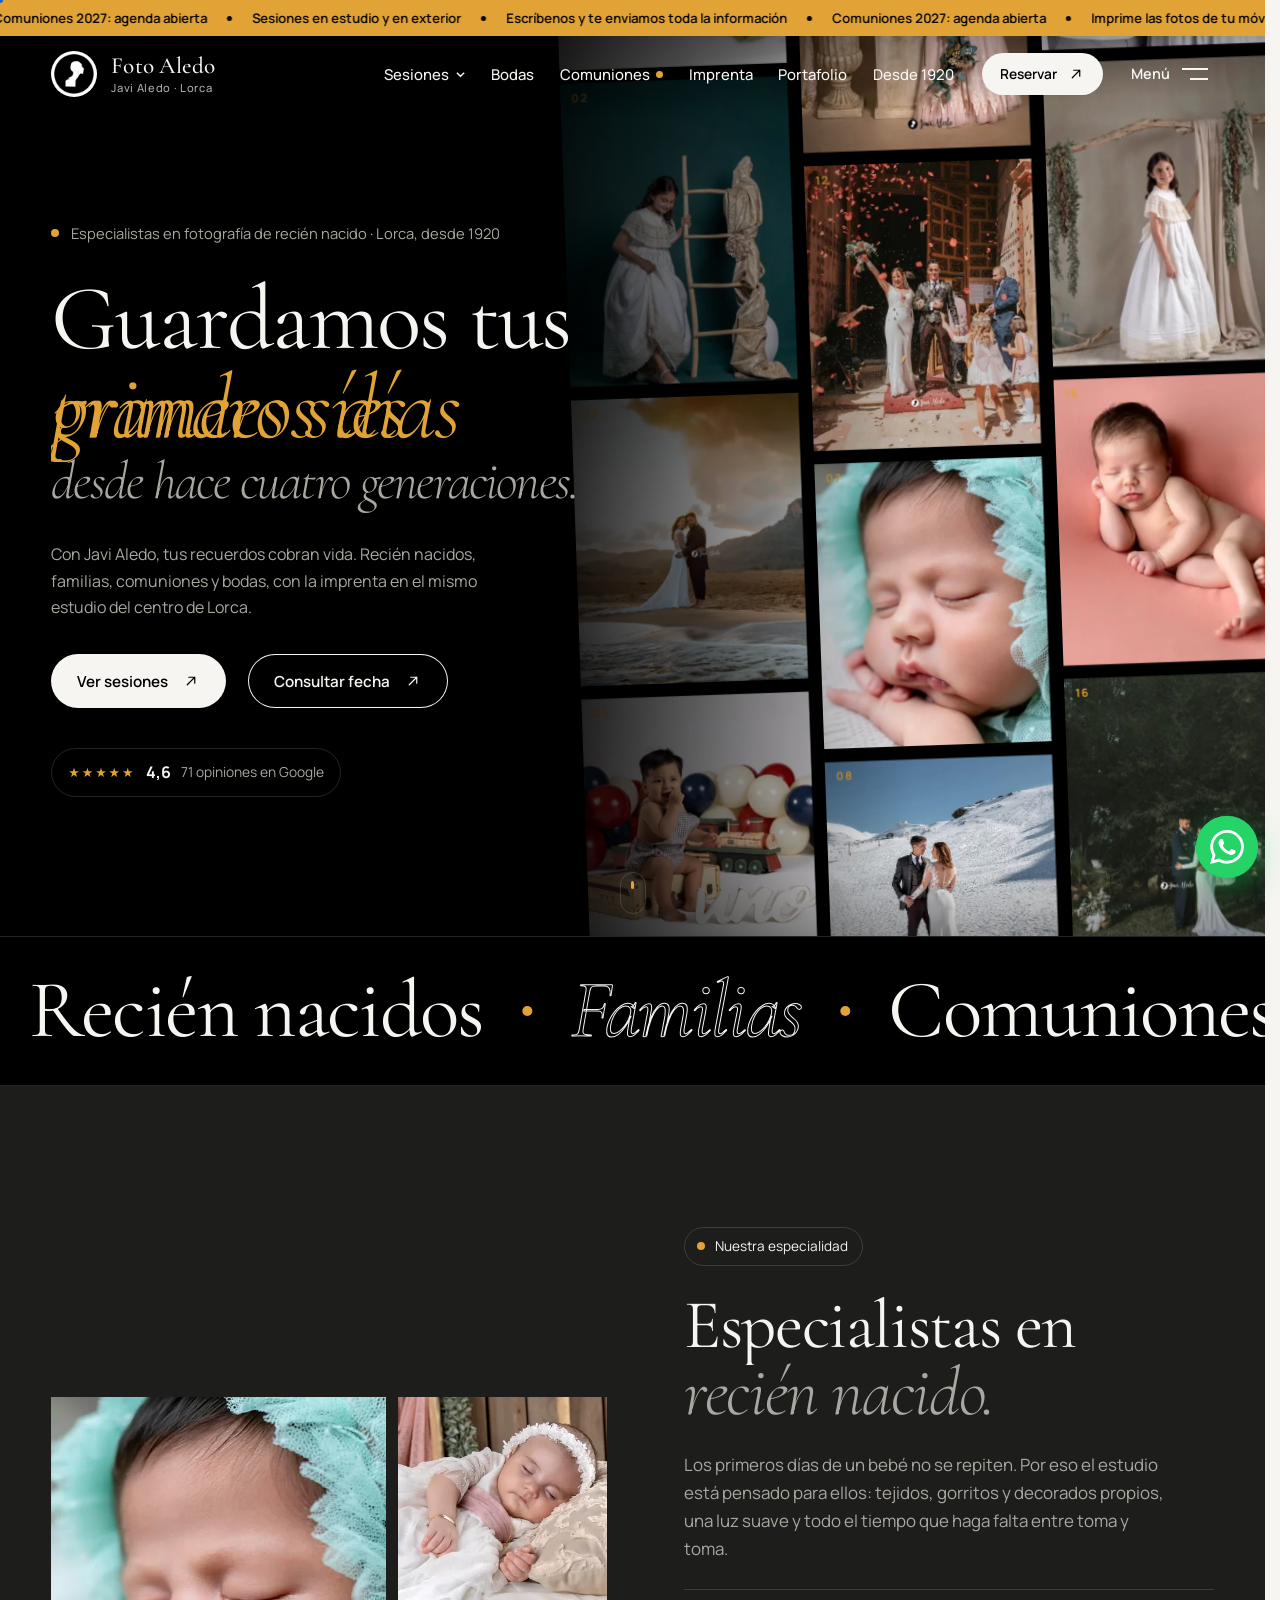
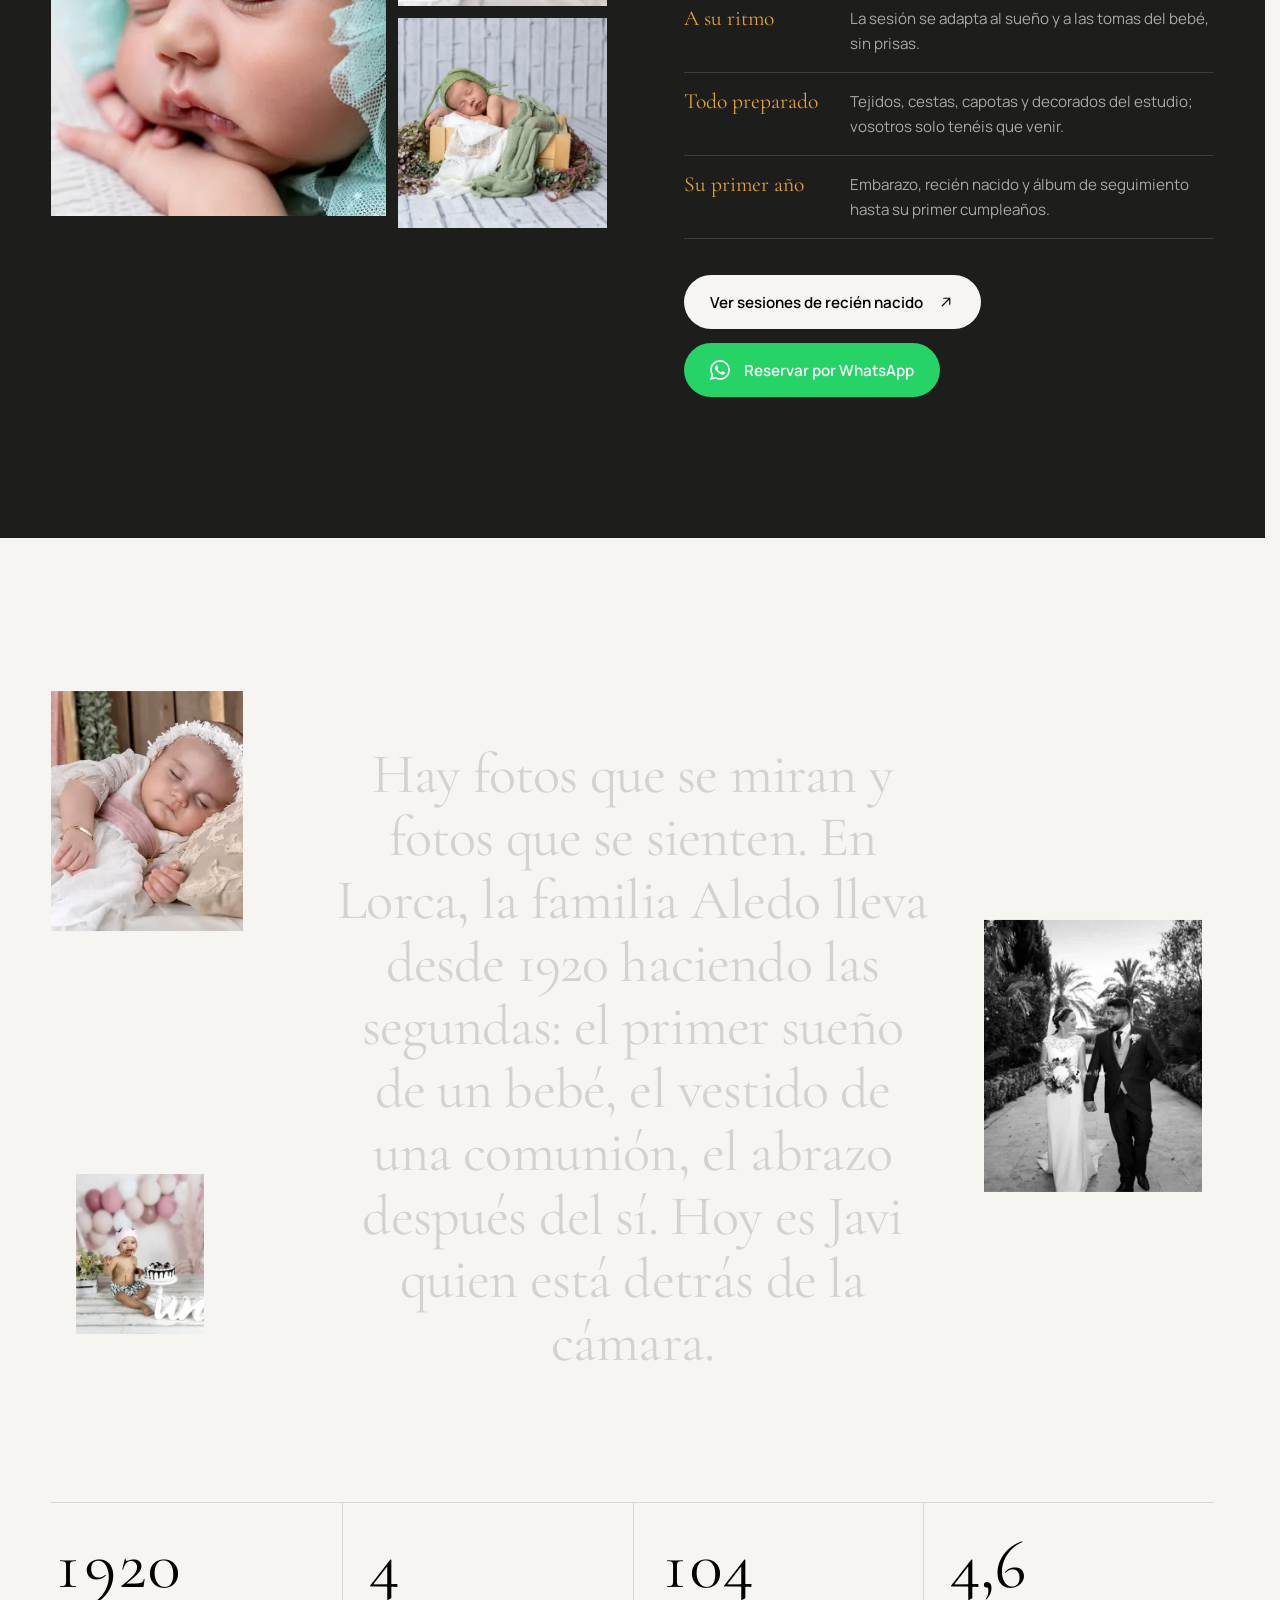
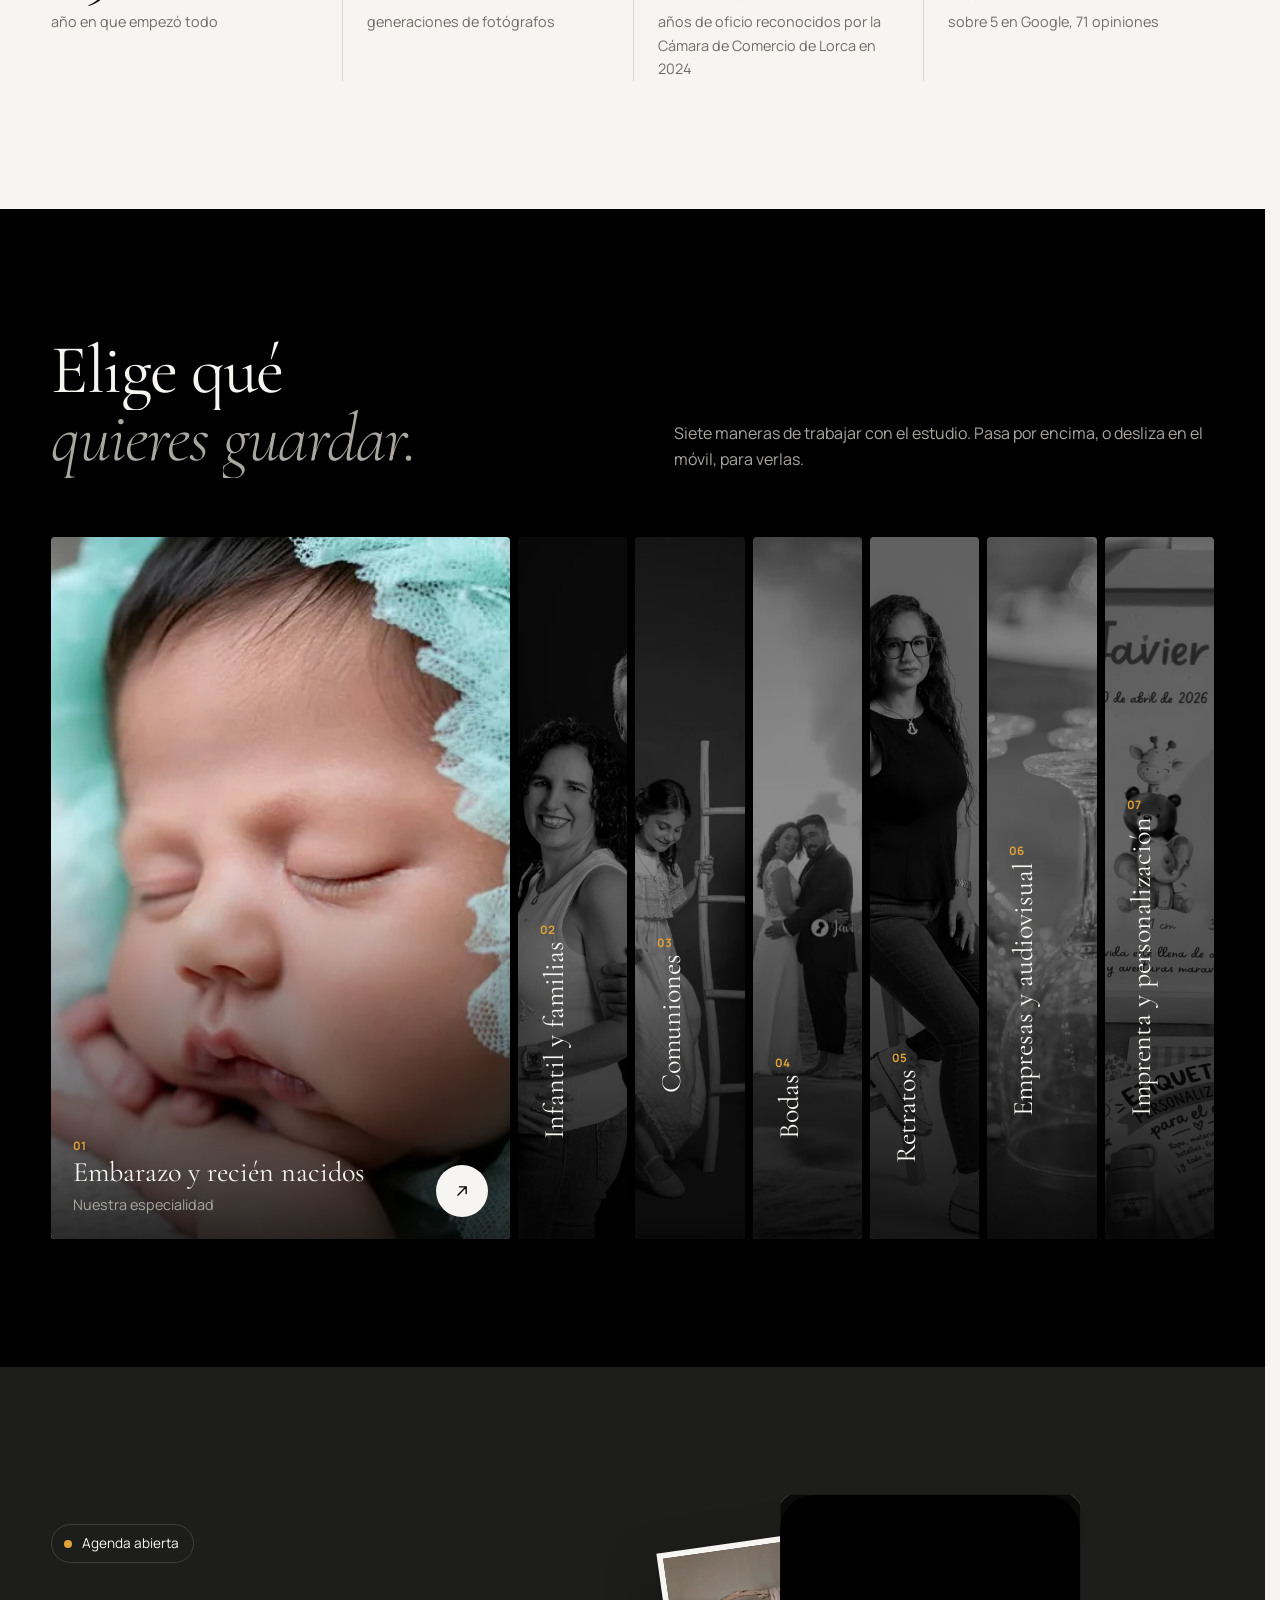
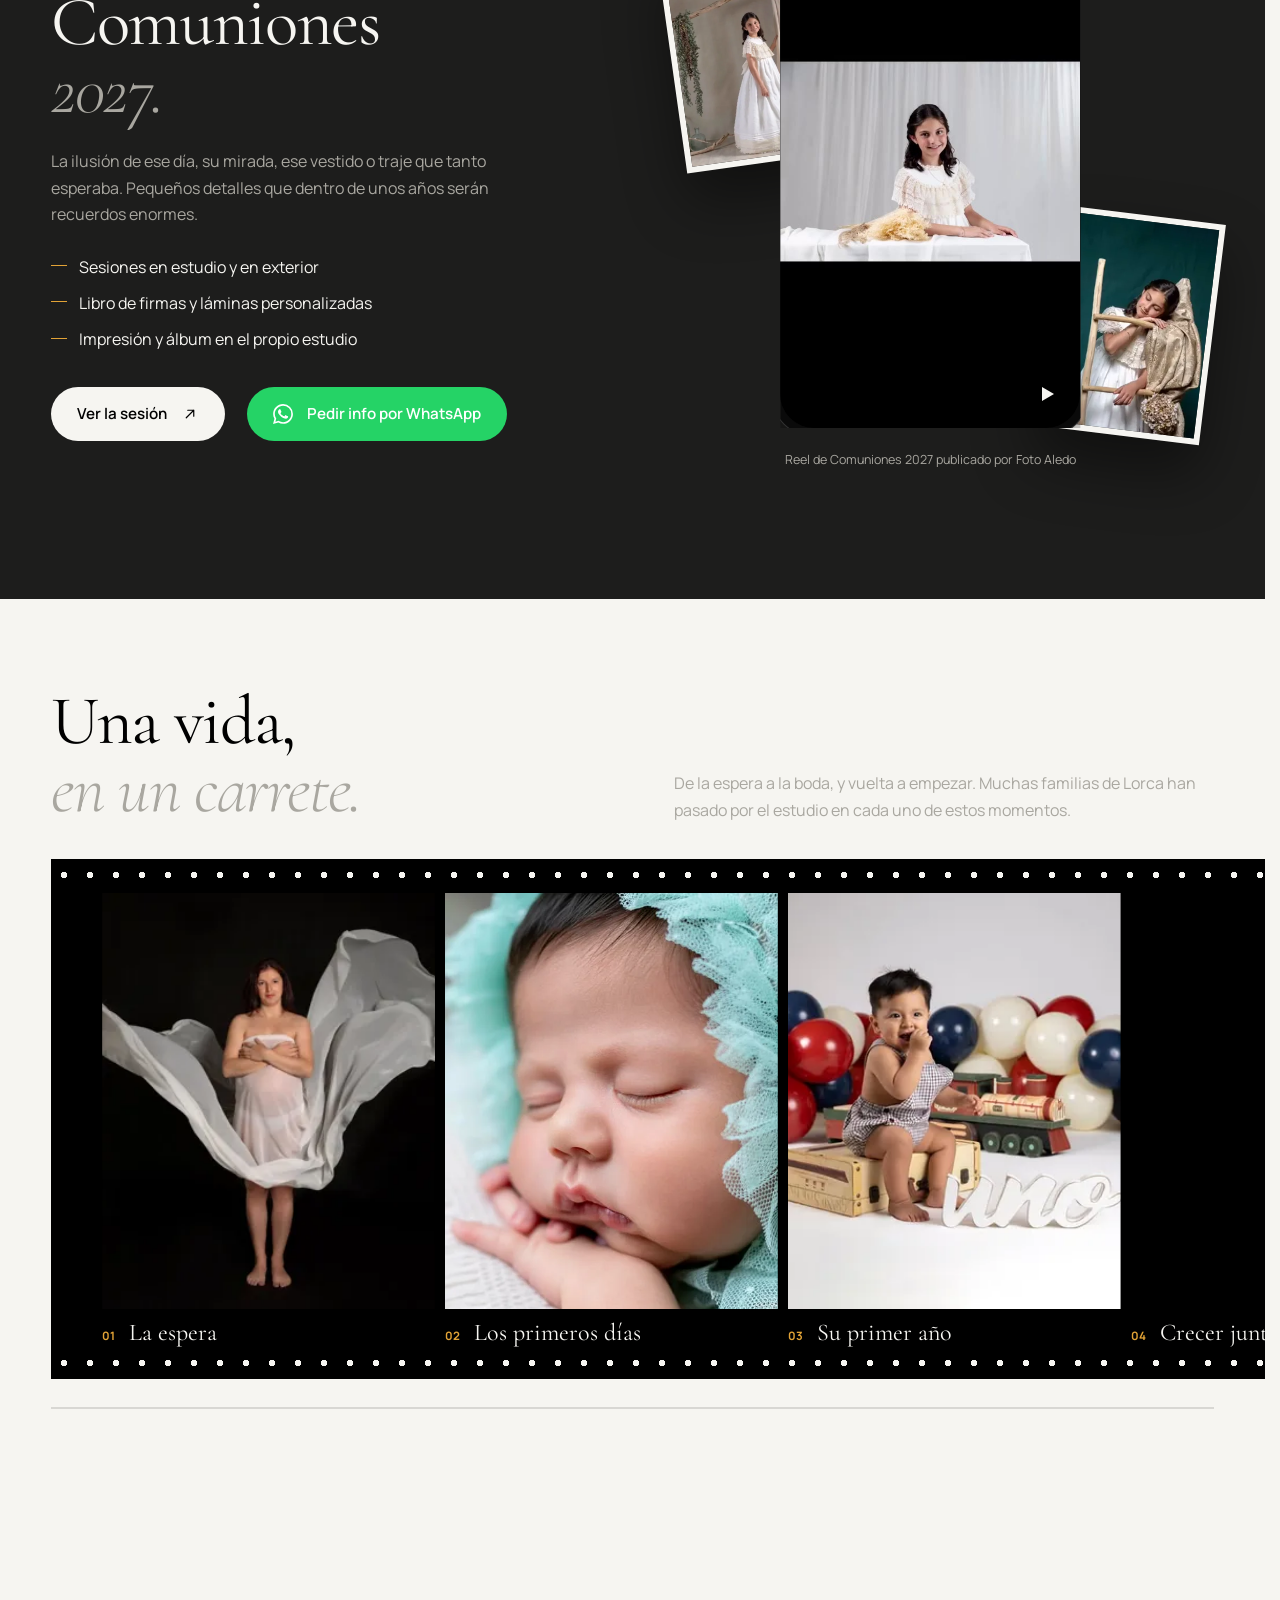
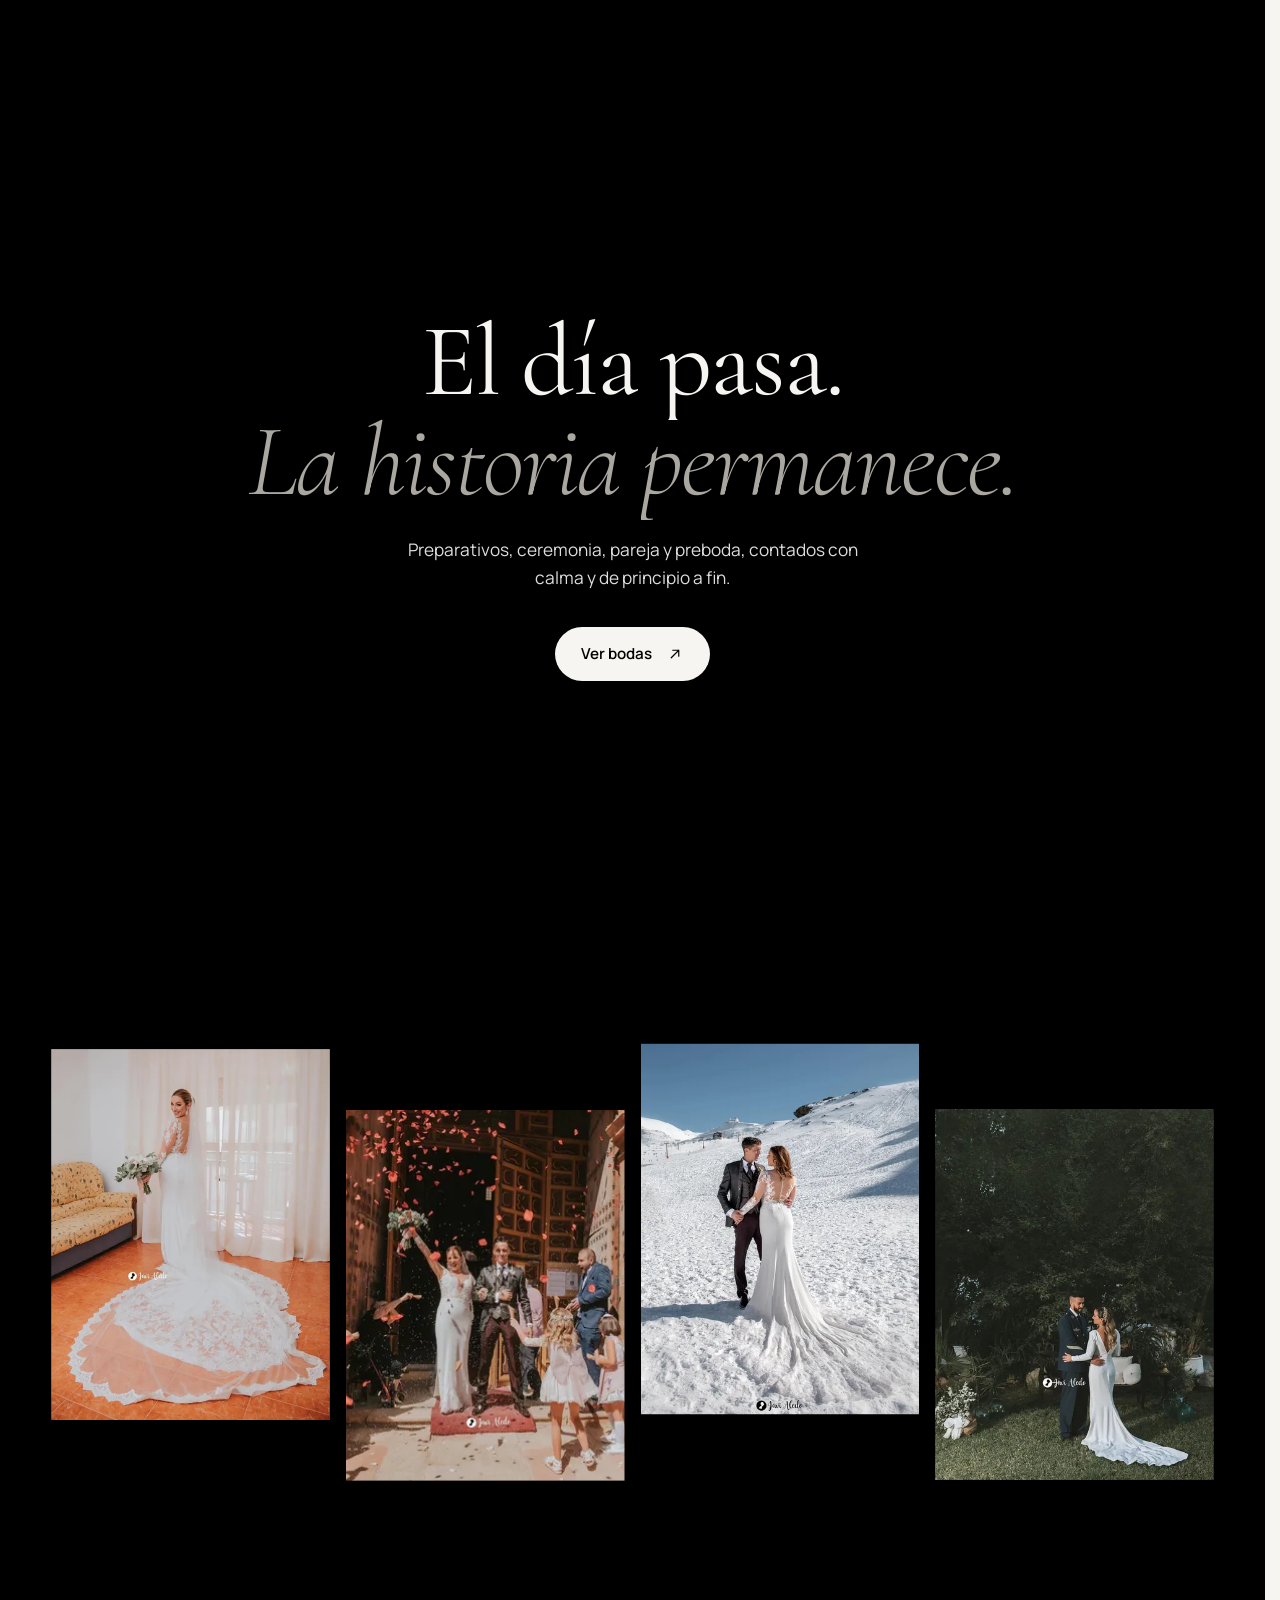
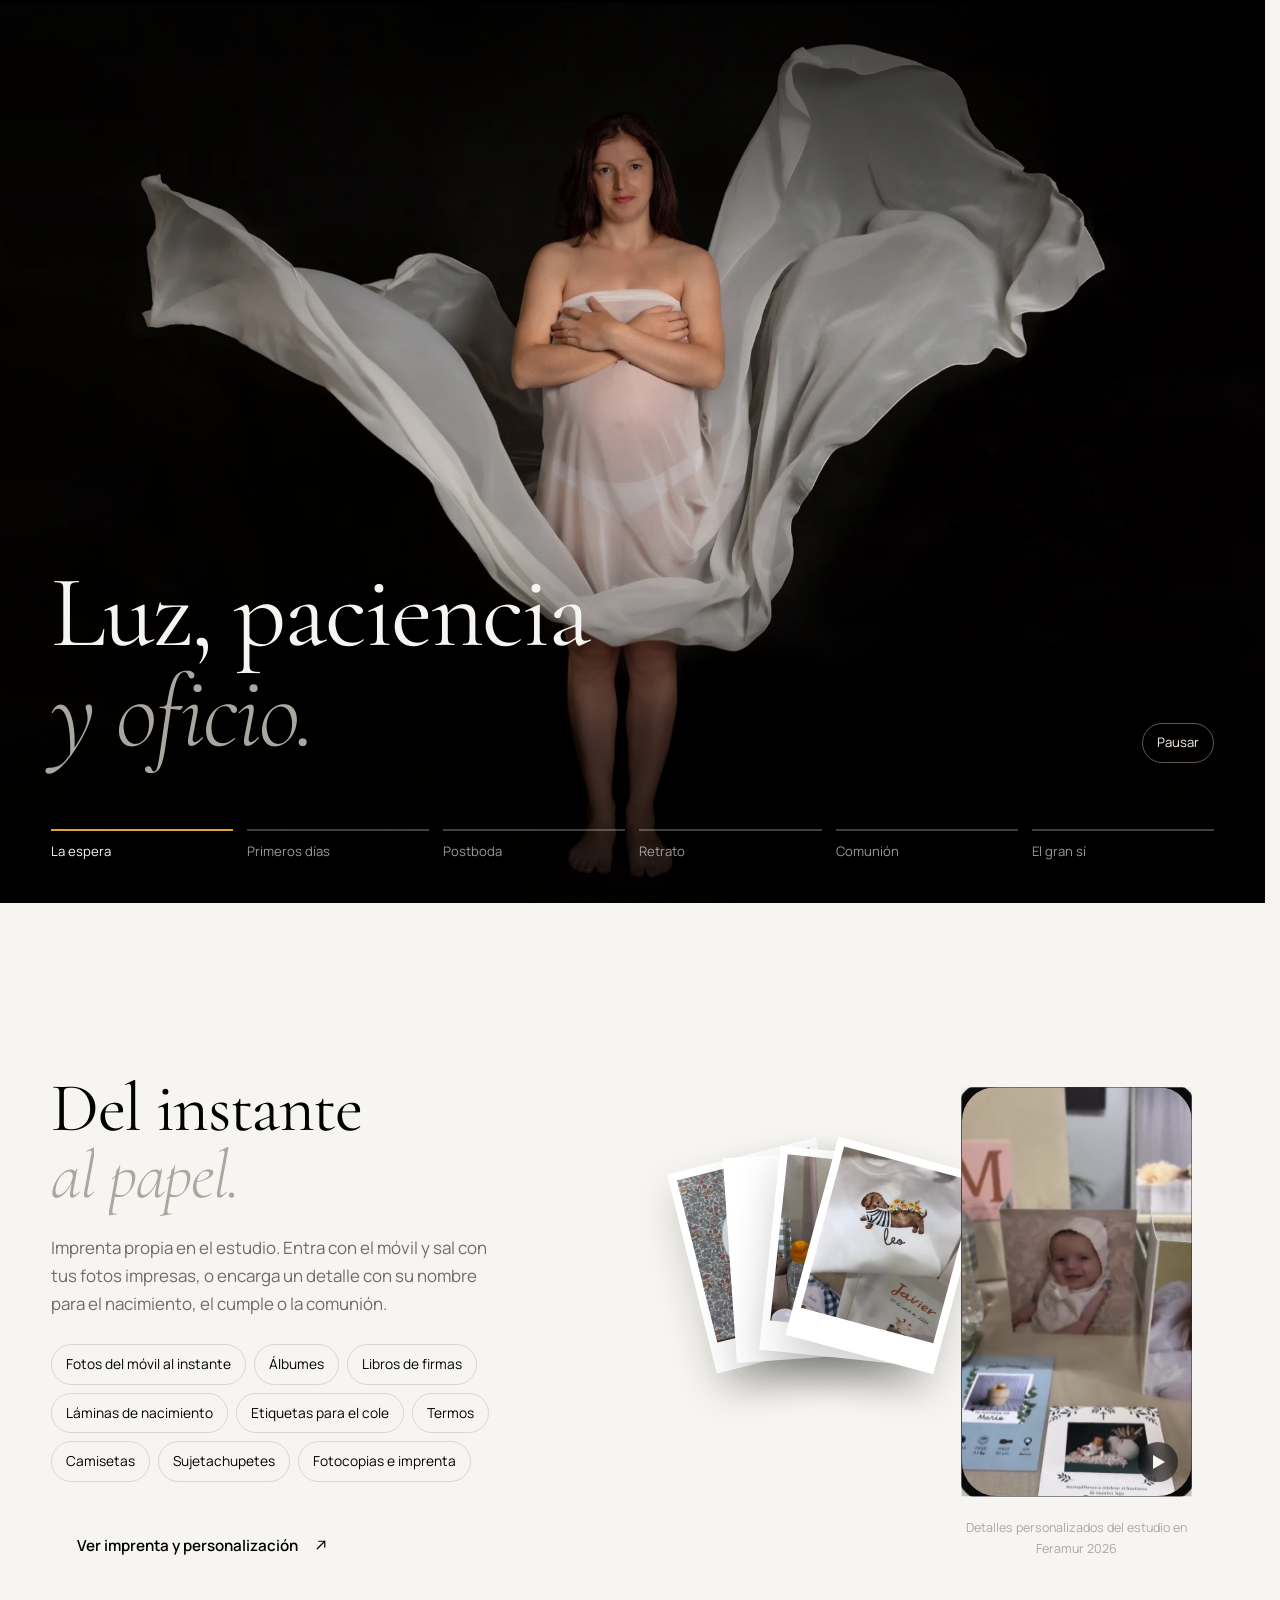
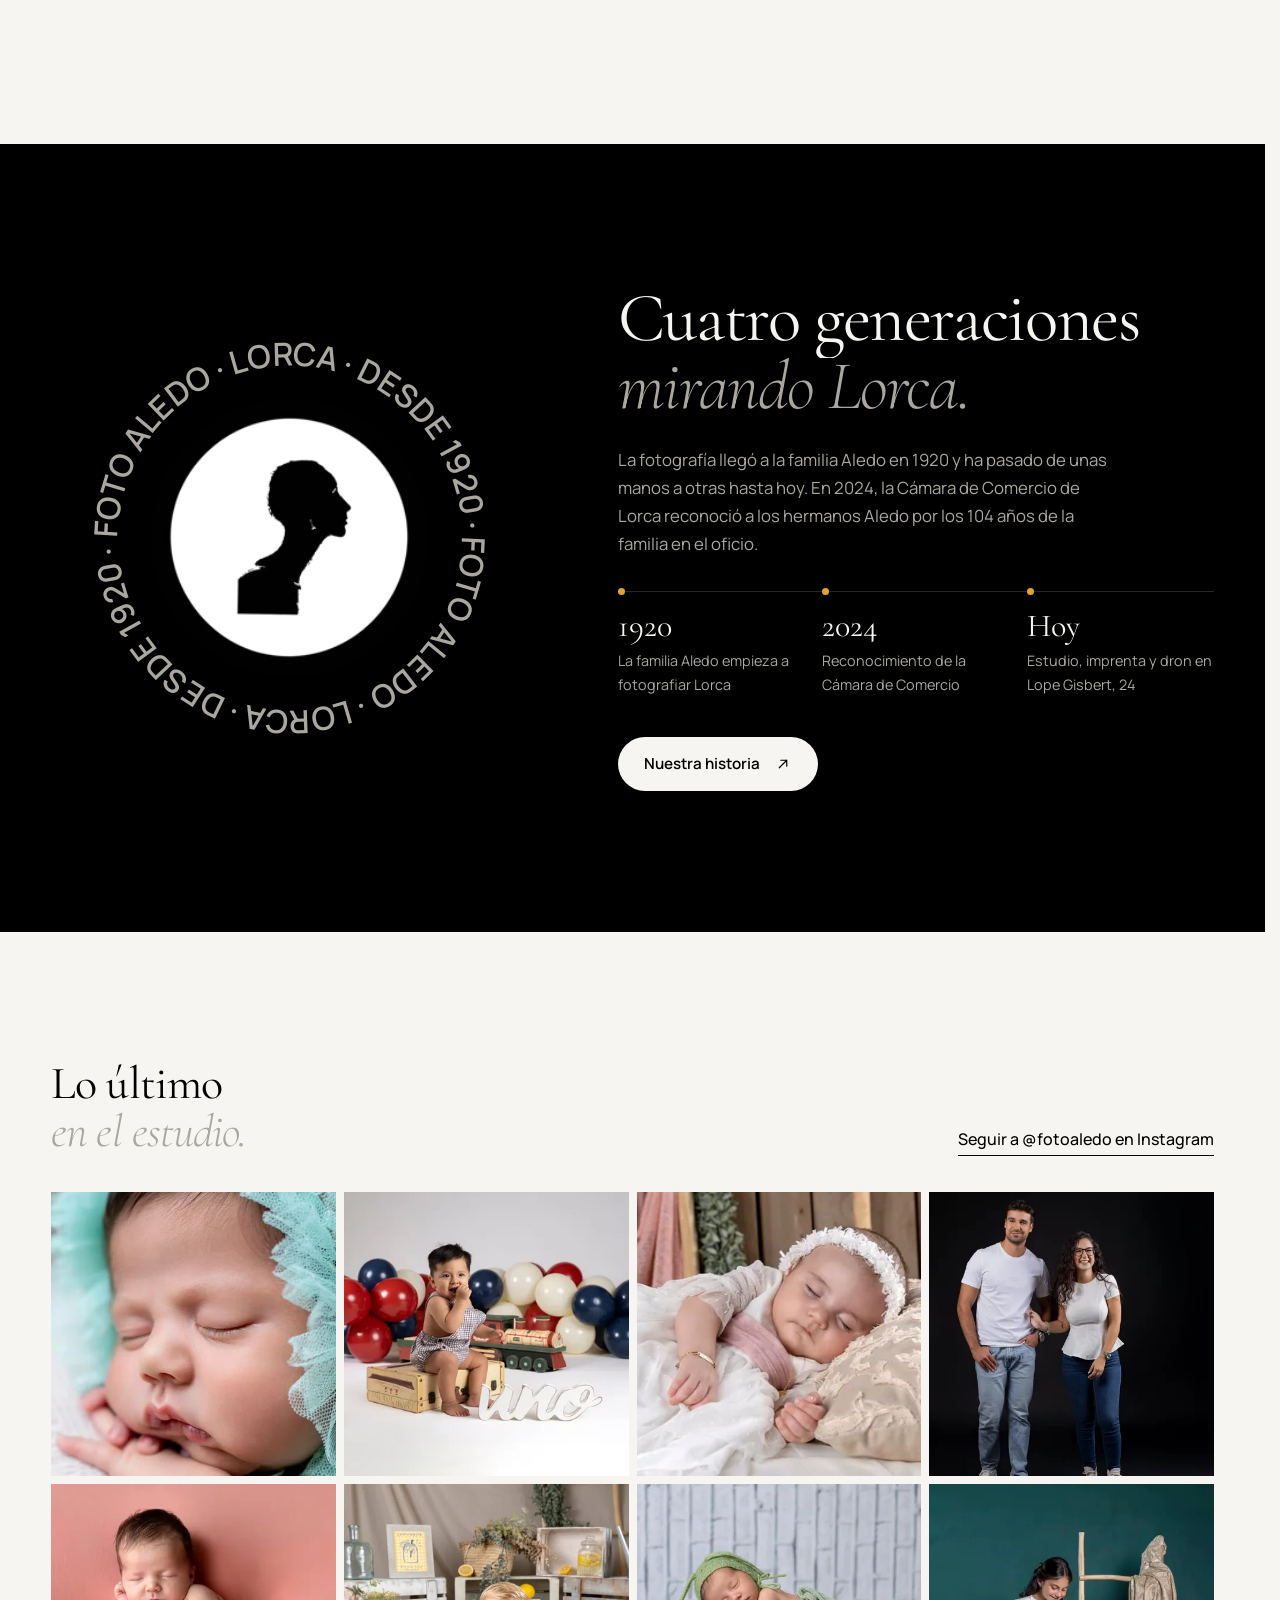
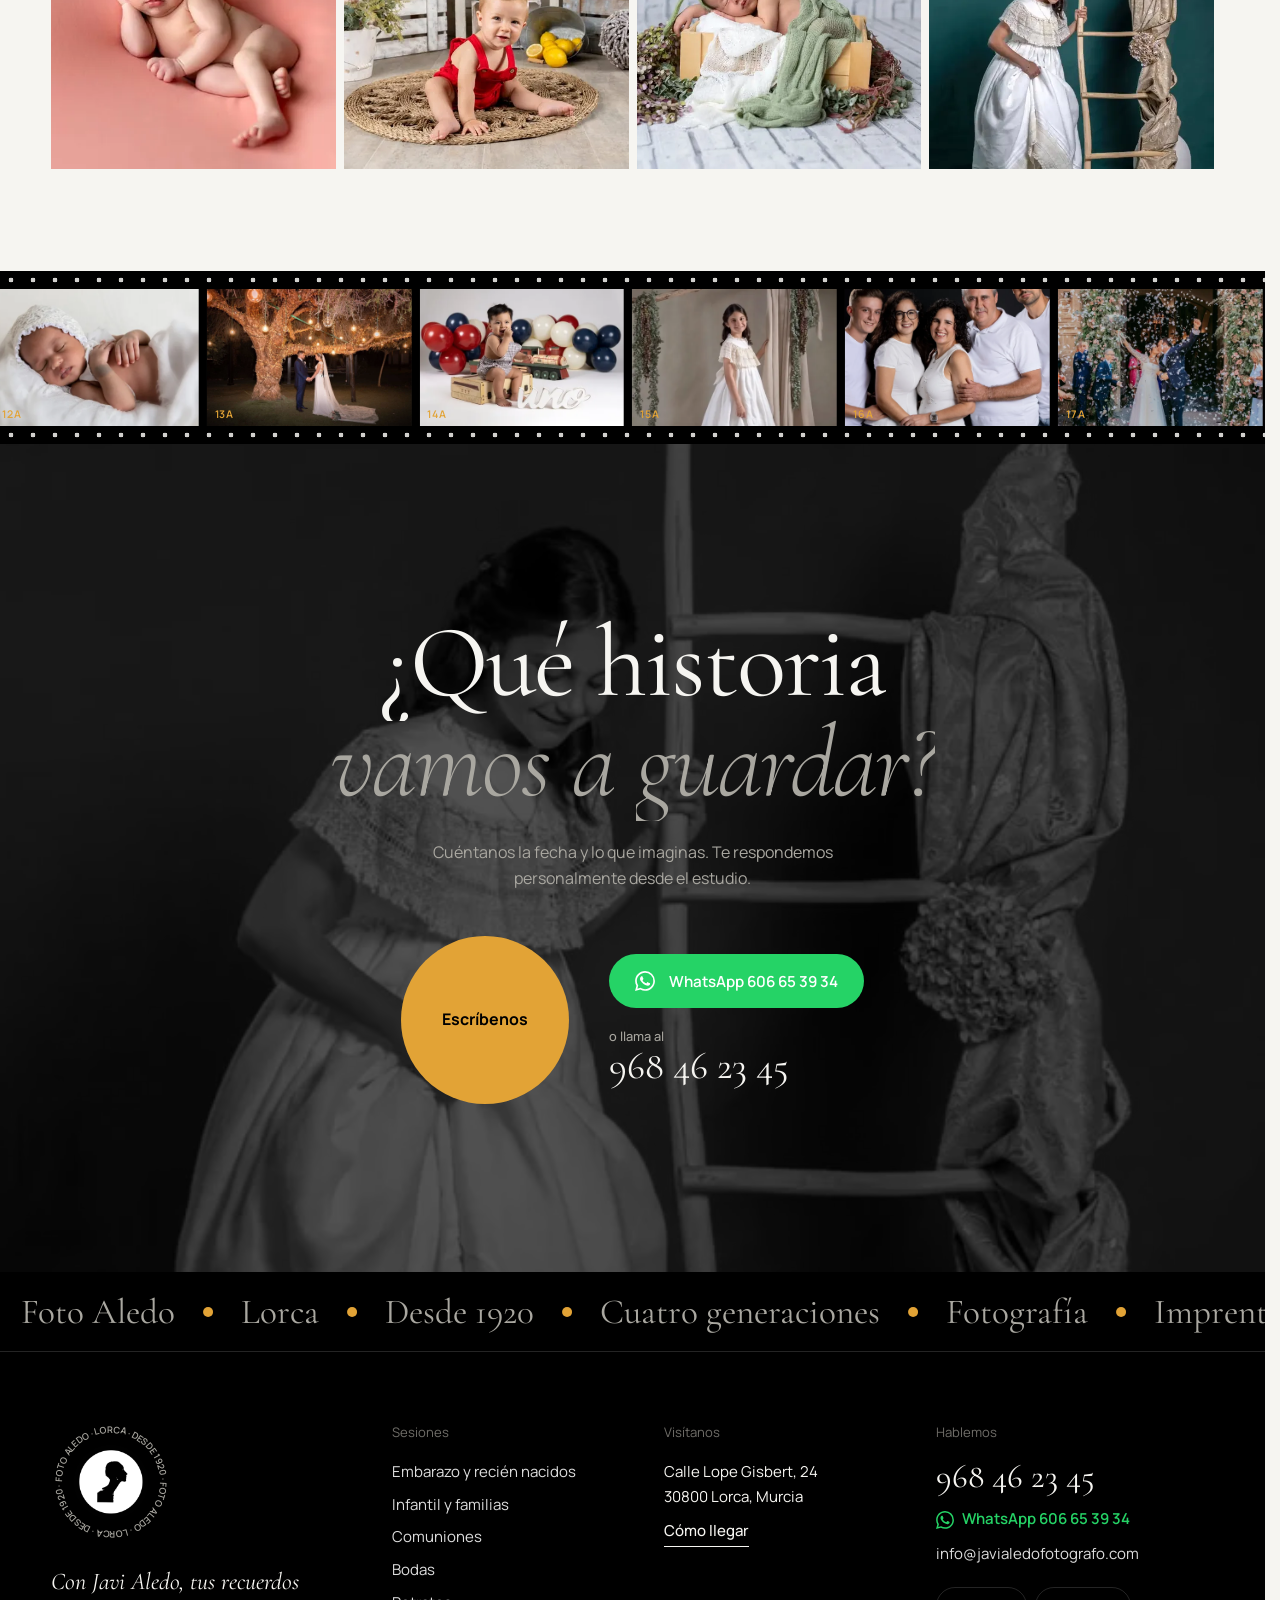
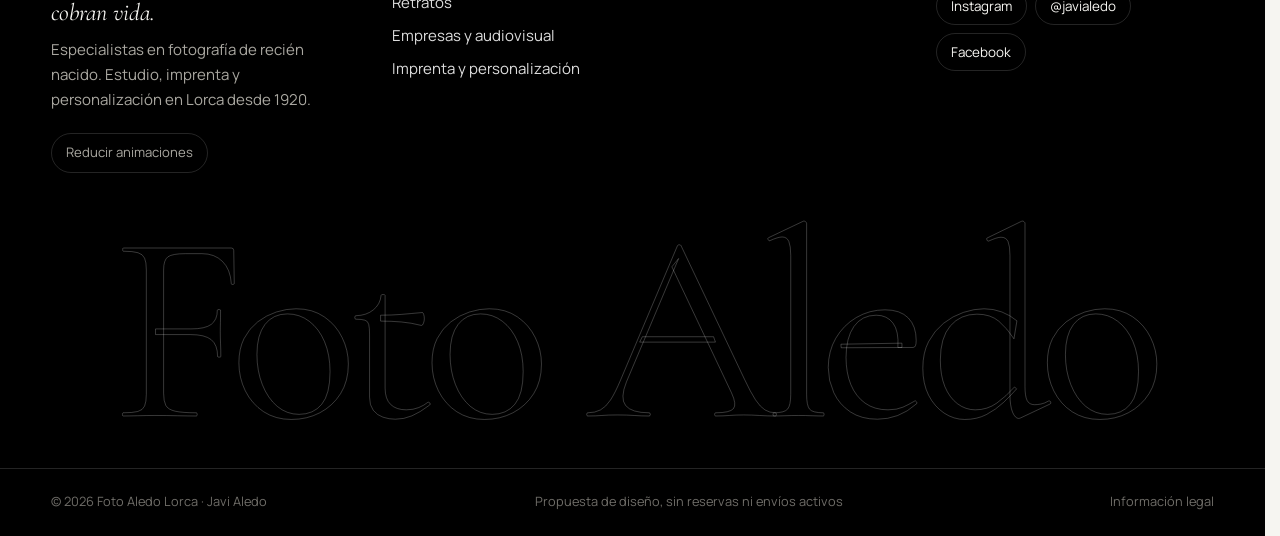
==== index.html @ f75f4ea2 "Web de demostración de Foto Aledo Lorca Co-Authored-By: Claude Opus 5.5 <noreply@anthropic.com>" ====
<!doctype html><html lang="es" class="no-js"><head><meta charset="utf-8"><meta name="viewport" content="width=device-width, initial-scale=1"><meta name="robots" content="noindex, nofollow, noarchive"><meta name="theme-color" content="#000000"><title>Fotógrafo de recién nacido en Lorca desde 1920 | Foto Aledo Lorca</title><meta name="description" content="Foto Aledo, especialistas en fotografía de recién nacido en Lorca desde 1920: newborn, embarazo, familias, comuniones, bodas, retratos, imprenta y personalización."><meta property="og:title" content="Fotógrafo de recién nacido en Lorca desde 1920 | Foto Aledo"><meta property="og:description" content="Foto Aledo, especialistas en fotografía de recién nacido en Lorca desde 1920: newborn, embarazo, familias, comuniones, bodas, retratos, imprenta y personalización."><meta property="og:type" content="website"><meta property="og:image" content="assets/220.webp"><meta property="og:locale" content="es_ES"><link rel="icon" href="assets/logo.webp"><link rel="stylesheet" href="assets/fonts/editorial.css"><link rel="stylesheet" href="assets/fonts/sans.css"><link rel="stylesheet" href="styles.css?v=3.0"><script>(function(d){d.classList.replace("no-js","js");try{if(localStorage.getItem("fa-motion")==="reduce"){d.classList.add("reduce");return}if(matchMedia("(prefers-reduced-motion: reduce)").matches)return;if(sessionStorage.getItem("fa-shutter")==="1")d.classList.add("is-entering");if(!sessionStorage.getItem("fa-intro"))d.classList.add("intro");}catch(e){}})(document.documentElement)</script><script src="config.js" defer></script><script src="app.js?v=3.0" defer></script></head><body data-page="index" data-theme="dark"><div class="preloader" aria-hidden="true"><div class="pl-aperture"><img src="assets/logo.webp" alt="" width="120" height="120"></div><p class="pl-count"><span data-pl-year>1920</span></p><p class="pl-text">Foto Aledo · Lorca</p></div><a class="skip" href="#contenido">Saltar al contenido</a><div class="progress" aria-hidden="true"><span></span></div><a class="announce" href="comuniones.html"><div class="marquee announce-marquee" data-marquee data-speed="0.6" aria-hidden="true"><div class="marquee-track"><div class="marquee-set"><span>Comuniones 2027: agenda abierta</span><i aria-hidden="true"></i><span>Sesiones en estudio y en exterior</span><i aria-hidden="true"></i><span>Escríbenos y te enviamos toda la información</span><i aria-hidden="true"></i><span>Comuniones 2027: agenda abierta</span><i aria-hidden="true"></i><span>Imprime las fotos de tu móvil al instante</span><i aria-hidden="true"></i></div><div class="marquee-set"><span>Comuniones 2027: agenda abierta</span><i aria-hidden="true"></i><span>Sesiones en estudio y en exterior</span><i aria-hidden="true"></i><span>Escríbenos y te enviamos toda la información</span><i aria-hidden="true"></i><span>Comuniones 2027: agenda abierta</span><i aria-hidden="true"></i><span>Imprime las fotos de tu móvil al instante</span><i aria-hidden="true"></i></div></div></div><span class="sr-only">Comuniones 2027: agenda abierta. Ver información.</span></a><header class="header" data-header><div class="header-inner"><a class="brand" href="index.html" aria-label="Foto Aledo, inicio"><span class="logo-ring" aria-hidden="true"><svg viewBox="0 0 100 100"><defs><path id="ringh" d="M50,50 m-41,0 a41,41 0 1,1 82,0 a41,41 0 1,1 -82,0"/></defs><text><textPath href="#ringh" textLength="256" lengthAdjust="spacing">Foto Aledo · Lorca · desde 1920 · Foto Aledo · Lorca · desde 1920 ·</textPath></text></svg></span><img src="assets/logo.webp" alt="" width="46" height="46"><span class="brand-word">Foto Aledo<small>Javi Aledo · Lorca</small></span></a><nav class="nav" aria-label="Principal"><ul><li class="has-mega"><button type="button" class="nav-btn" aria-expanded="false" aria-controls="mega" data-mega-toggle>Sesiones<svg viewBox="0 0 12 12" aria-hidden="true"><path d="M2 4l4 4 4-4"/></svg></button><div class="mega" id="mega" data-mega><div class="mega-inner"><div class="mega-col"><p class="mega-label">Sesiones y servicios</p><ul class="mega-list"><li><a href="embarazo-recien-nacidos.html" data-preview="951"><span class="mega-name">Embarazo y newborn</span><span class="mega-short">Nuestra especialidad</span></a></li><li><a href="infantil-familias.html" data-preview="954"><span class="mega-name">Infantil y familias</span><span class="mega-short">Cumpleaños, hermanos y familias</span></a></li><li><a href="comuniones.html" data-preview="960"><span class="mega-name">Comuniones 2027</span><span class="mega-short">Agenda 2027 abierta</span><span class="badge">2027</span></a></li><li><a href="bodas.html" data-preview="1003"><span class="mega-name">Bodas y preboda</span><span class="mega-short">Preboda, boda y postboda</span></a></li><li><a href="retratos.html" data-preview="602"><span class="mega-name">Retratos</span><span class="mega-short">Estudio y exterior</span></a></li><li><a href="empresas-audiovisual.html" data-preview="801"><span class="mega-name">Empresas, vídeo y dron</span><span class="mega-short">Eventos, producto, vídeo y dron</span></a></li><li><a href="impresion-personalizacion.html" data-preview="978"><span class="mega-name">Imprenta y personalización</span><span class="mega-short">Del móvil al papel, y con su nombre</span></a></li></ul></div><div class="mega-preview" aria-hidden="true"><span class="mega-img" data-for="951"><img src="assets/951.webp" alt="" width="476" height="597" loading="lazy" decoding="async"></span><span class="mega-img" data-for="954"><img src="assets/954.webp" srcset="assets/954-480.webp 480w, assets/954.webp 640w" sizes="420px" alt="" width="640" height="528" loading="lazy" decoding="async"></span><span class="mega-img" data-for="960"><img src="assets/960.webp" srcset="assets/960-480.webp 480w, assets/960.webp 720w" sizes="420px" alt="" width="720" height="1280" loading="lazy" decoding="async"></span><span class="mega-img" data-for="1003"><img src="assets/1003.webp" srcset="assets/1003-480.webp 480w, assets/1003-960.webp 960w, assets/1003.webp 1440w" sizes="420px" alt="" width="1440" height="1040" loading="lazy" decoding="async"></span><span class="mega-img" data-for="602"><img src="assets/602.webp" srcset="assets/602-480.webp 480w, assets/602-960.webp 960w, assets/602.webp 1441w" sizes="420px" alt="" width="1441" height="1920" loading="lazy" decoding="async"></span><span class="mega-img" data-for="801"><img src="assets/801.webp" alt="" width="1920" height="1280" loading="lazy" decoding="async"></span><span class="mega-img" data-for="978"><img src="assets/978.webp" srcset="assets/978-480.webp 480w, assets/978.webp 720w" sizes="420px" alt="" width="720" height="1280" loading="lazy" decoding="async"></span><span class="mega-caption">Elige una sesión</span></div><div class="mega-aside"><p class="mega-label">¿No sabes cuál?</p><p>Cuéntanos qué quieres guardar y te orientamos.</p><a class="mega-phone" href="tel:+34968462345" data-phone>968 46 23 45</a><a class="btn btn-wa btn-small" href="https://wa.me/34606653934?text=Hola%20Javi%2C%20he%20visto%20la%20web%20de%20Foto%20Aledo%20y%20me%20gustar%C3%ADa%20pedir%20informaci%C3%B3n." target="_blank" rel="noopener" data-wa="index"><svg class="wa-ico" viewBox="0 0 24 24" aria-hidden="true"><path fill="currentColor" d="M17.472 14.382c-.297-.149-1.758-.867-2.03-.967-.273-.099-.471-.148-.67.15-.197.297-.767.966-.94 1.164-.173.199-.347.223-.644.075-.297-.15-1.255-.463-2.39-1.475-.883-.788-1.48-1.761-1.653-2.059-.173-.297-.018-.458.13-.606.134-.133.298-.347.446-.52.149-.174.198-.298.298-.497.099-.198.05-.371-.025-.52-.075-.149-.669-1.612-.916-2.207-.242-.579-.487-.5-.669-.51-.173-.008-.371-.01-.57-.01-.198 0-.52.074-.792.372-.272.297-1.04 1.016-1.04 2.479 0 1.462 1.065 2.875 1.213 3.074.149.198 2.096 3.2 5.077 4.487.709.306 1.262.489 1.694.625.712.227 1.36.195 1.871.118.571-.085 1.758-.719 2.006-1.413.248-.694.248-1.289.173-1.413-.074-.124-.272-.198-.57-.347m-5.421 7.403h-.004a9.87 9.87 0 0 1-5.031-1.378l-.361-.214-3.741.982.998-3.648-.235-.374a9.86 9.86 0 0 1-1.51-5.26c.001-5.45 4.436-9.884 9.888-9.884 2.64 0 5.122 1.03 6.988 2.898a9.825 9.825 0 0 1 2.893 6.994c-.003 5.45-4.437 9.884-9.885 9.884m8.413-18.297A11.815 11.815 0 0 0 12.05 0C5.495 0 .16 5.335.157 11.892c0 2.096.547 4.142 1.588 5.945L.057 24l6.305-1.654a11.882 11.882 0 0 0 5.683 1.448h.005c6.554 0 11.89-5.335 11.893-11.893a11.821 11.821 0 0 0-3.48-8.413Z"/></svg><span>WhatsApp 606 65 39 34</span></a><a class="link" href="contacto.html">Escribir al estudio</a><a class="mega-all" href="portfolio.html">Ver todo el portafolio <svg class="ico" viewBox="0 0 24 24" aria-hidden="true"><path d="M7 17 17 7M9 7h8v8"/></svg></a></div></div></div></li><li><a href="bodas.html">Bodas</a></li><li><a href="comuniones.html">Comuniones <span class="dot" aria-label="agenda 2027 abierta"></span></a></li><li><a href="impresion-personalizacion.html">Imprenta</a></li><li><a href="portfolio.html">Portafolio</a></li><li><a href="historia.html">Desde 1920</a></li></ul></nav><div class="header-actions"><a class="btn btn-small" href="contacto.html" data-magnetic><span>Reservar</span><svg class="ico" viewBox="0 0 24 24" aria-hidden="true"><path d="M7 17 17 7M9 7h8v8"/></svg></a><button type="button" class="burger" aria-expanded="false" aria-controls="overlay" data-menu-toggle><span class="burger-label">Menú</span><span class="burger-lines" aria-hidden="true"><i></i><i></i></span></button></div></div></header><div class="overlay" id="overlay" data-overlay hidden><div class="ov-grid"><nav class="ov-nav" aria-label="Menú completo"><ul><li style="--i:0"><a href="index.html" data-preview="220" aria-current="page"><span class="ov-num">01</span><span class="ov-text">Inicio</span></a></li><li style="--i:1"><a href="bodas.html" data-preview="500"><span class="ov-num">02</span><span class="ov-text">Bodas</span></a></li><li style="--i:2"><a href="comuniones.html" data-preview="960"><span class="ov-num">03</span><span class="ov-text">Comuniones 2027</span></a></li><li style="--i:3"><a href="embarazo-recien-nacidos.html" data-preview="951"><span class="ov-num">04</span><span class="ov-text">Embarazo y recién nacidos</span></a></li><li style="--i:4"><a href="infantil-familias.html" data-preview="954"><span class="ov-num">05</span><span class="ov-text">Infantil y familias</span></a></li><li style="--i:5"><a href="retratos.html" data-preview="602"><span class="ov-num">06</span><span class="ov-text">Retratos</span></a></li><li style="--i:6"><a href="impresion-personalizacion.html" data-preview="978"><span class="ov-num">07</span><span class="ov-text">Imprenta y personalización</span></a></li><li style="--i:7"><a href="empresas-audiovisual.html" data-preview="801"><span class="ov-num">08</span><span class="ov-text">Empresas, vídeo y dron</span></a></li><li style="--i:8"><a href="portfolio.html" data-preview="507"><span class="ov-num">09</span><span class="ov-text">Portafolio</span></a></li><li style="--i:9"><a href="historia.html" data-preview="701"><span class="ov-num">10</span><span class="ov-text">Desde 1920</span></a></li><li style="--i:10"><a href="contacto.html" data-preview="950"><span class="ov-num">11</span><span class="ov-text">Contacto</span></a></li></ul></nav><div class="ov-visual" aria-hidden="true"><span class="ov-img" data-for="220"><img src="assets/220.webp" srcset="assets/220-480.webp 480w, assets/220-960.webp 960w, assets/220.webp 1920w" sizes="40vw" alt="" width="1920" height="1920" loading="lazy" decoding="async"></span><span class="ov-img" data-for="500"><img src="assets/500.webp" srcset="assets/500-480.webp 480w, assets/500-960.webp 960w, assets/500.webp 1920w" sizes="40vw" alt="" width="1920" height="1280" loading="lazy" decoding="async"></span><span class="ov-img" data-for="960"><img src="assets/960.webp" srcset="assets/960-480.webp 480w, assets/960.webp 720w" sizes="40vw" alt="" width="720" height="1280" loading="lazy" decoding="async"></span><span class="ov-img" data-for="951"><img src="assets/951.webp" alt="" width="476" height="597" loading="lazy" decoding="async"></span><span class="ov-img" data-for="954"><img src="assets/954.webp" srcset="assets/954-480.webp 480w, assets/954.webp 640w" sizes="40vw" alt="" width="640" height="528" loading="lazy" decoding="async"></span><span class="ov-img" data-for="602"><img src="assets/602.webp" srcset="assets/602-480.webp 480w, assets/602-960.webp 960w, assets/602.webp 1441w" sizes="40vw" alt="" width="1441" height="1920" loading="lazy" decoding="async"></span><span class="ov-img" data-for="978"><img src="assets/978.webp" srcset="assets/978-480.webp 480w, assets/978.webp 720w" sizes="40vw" alt="" width="720" height="1280" loading="lazy" decoding="async"></span><span class="ov-img" data-for="801"><img src="assets/801.webp" alt="" width="1920" height="1280" loading="lazy" decoding="async"></span><span class="ov-img" data-for="507"><img src="assets/507.webp" srcset="assets/507-480.webp 480w, assets/507.webp 960w" sizes="40vw" alt="" width="960" height="640" loading="lazy" decoding="async"></span><span class="ov-img" data-for="701"><img src="assets/701.webp" srcset="assets/701-480.webp 480w, assets/701-960.webp 960w, assets/701.webp 1080w" sizes="40vw" alt="" width="1080" height="1920" loading="lazy" decoding="async"></span><span class="ov-img" data-for="950"><img src="assets/950.webp" alt="" width="480" height="640" loading="lazy" decoding="async"></span></div><div class="ov-foot"><div><p class="mega-label">Estudio</p><p>Calle Lope Gisbert, 24 · 30800 Lorca, Murcia</p><a class="link" href="https://www.google.com/maps/search/?api=1&query=Foto+Aledo+Calle+Lope+Gisbert+24+Lorca" target="_blank" rel="noopener">Cómo llegar</a></div><div><p class="mega-label">Llámanos o escríbenos</p><a class="ov-big" href="tel:+34968462345" data-phone>968 46 23 45</a><a class="btn btn-wa btn-small" href="https://wa.me/34606653934?text=Hola%20Javi%2C%20he%20visto%20la%20web%20de%20Foto%20Aledo%20y%20me%20gustar%C3%ADa%20pedir%20informaci%C3%B3n." target="_blank" rel="noopener" data-wa="index"><svg class="wa-ico" viewBox="0 0 24 24" aria-hidden="true"><path fill="currentColor" d="M17.472 14.382c-.297-.149-1.758-.867-2.03-.967-.273-.099-.471-.148-.67.15-.197.297-.767.966-.94 1.164-.173.199-.347.223-.644.075-.297-.15-1.255-.463-2.39-1.475-.883-.788-1.48-1.761-1.653-2.059-.173-.297-.018-.458.13-.606.134-.133.298-.347.446-.52.149-.174.198-.298.298-.497.099-.198.05-.371-.025-.52-.075-.149-.669-1.612-.916-2.207-.242-.579-.487-.5-.669-.51-.173-.008-.371-.01-.57-.01-.198 0-.52.074-.792.372-.272.297-1.04 1.016-1.04 2.479 0 1.462 1.065 2.875 1.213 3.074.149.198 2.096 3.2 5.077 4.487.709.306 1.262.489 1.694.625.712.227 1.36.195 1.871.118.571-.085 1.758-.719 2.006-1.413.248-.694.248-1.289.173-1.413-.074-.124-.272-.198-.57-.347m-5.421 7.403h-.004a9.87 9.87 0 0 1-5.031-1.378l-.361-.214-3.741.982.998-3.648-.235-.374a9.86 9.86 0 0 1-1.51-5.26c.001-5.45 4.436-9.884 9.888-9.884 2.64 0 5.122 1.03 6.988 2.898a9.825 9.825 0 0 1 2.893 6.994c-.003 5.45-4.437 9.884-9.885 9.884m8.413-18.297A11.815 11.815 0 0 0 12.05 0C5.495 0 .16 5.335.157 11.892c0 2.096.547 4.142 1.588 5.945L.057 24l6.305-1.654a11.882 11.882 0 0 0 5.683 1.448h.005c6.554 0 11.89-5.335 11.893-11.893a11.821 11.821 0 0 0-3.48-8.413Z"/></svg><span>WhatsApp 606 65 39 34</span></a></div><div><p class="mega-label">Síguenos</p><a class="link" href="https://www.instagram.com/fotoaledo/" target="_blank" rel="noopener">Instagram @fotoaledo</a><a class="link" href="https://www.facebook.com/FotoAledoLorca/" target="_blank" rel="noopener">Facebook</a></div></div></div></div><main id="contenido"><section class="hero" data-hero><div class="hero-columns" aria-hidden="true"><div class="hc-col" data-vmarquee data-speed="0.55"><div class="hc-track"><figure class="hc-frame"><img src="assets/220.webp" srcset="assets/220-480.webp 480w, assets/220-960.webp 960w, assets/220.webp 1920w" sizes="(max-width: 760px) 45vw, 20vw" alt="" width="1920" height="1920" fetchpriority="high" decoding="async"><figcaption>01</figcaption></figure><figure class="hc-frame"><img src="assets/960.webp" srcset="assets/960-480.webp 480w, assets/960.webp 720w" sizes="(max-width: 760px) 45vw, 20vw" alt="" width="720" height="1280" fetchpriority="high" decoding="async"><figcaption>02</figcaption></figure><figure class="hc-frame"><img src="assets/1003.webp" srcset="assets/1003-480.webp 480w, assets/1003-960.webp 960w, assets/1003.webp 1440w" sizes="(max-width: 760px) 45vw, 20vw" alt="" width="1440" height="1040" loading="lazy" decoding="async"><figcaption>03</figcaption></figure><figure class="hc-frame"><img src="assets/954.webp" srcset="assets/954-480.webp 480w, assets/954.webp 640w" sizes="(max-width: 760px) 45vw, 20vw" alt="" width="640" height="528" loading="lazy" decoding="async"><figcaption>04</figcaption></figure><figure class="hc-frame"><img src="assets/211.webp" srcset="assets/211-480.webp 480w, assets/211-960.webp 960w, assets/211.webp 1920w" sizes="(max-width: 760px) 45vw, 20vw" alt="" width="1920" height="1440" loading="lazy" decoding="async"><figcaption>05</figcaption></figure><figure class="hc-frame"><img src="assets/1022.webp" srcset="assets/1022-480.webp 480w, assets/1022-960.webp 960w, assets/1022.webp 1440w" sizes="(max-width: 760px) 45vw, 20vw" alt="" width="1440" height="1440" loading="lazy" decoding="async"><figcaption>06</figcaption></figure><figure class="hc-frame"><img src="assets/220.webp" srcset="assets/220-480.webp 480w, assets/220-960.webp 960w, assets/220.webp 1920w" sizes="(max-width: 760px) 45vw, 20vw" alt="" width="1920" height="1920" fetchpriority="high" decoding="async"><figcaption>01</figcaption></figure><figure class="hc-frame"><img src="assets/960.webp" srcset="assets/960-480.webp 480w, assets/960.webp 720w" sizes="(max-width: 760px) 45vw, 20vw" alt="" width="720" height="1280" fetchpriority="high" decoding="async"><figcaption>02</figcaption></figure><figure class="hc-frame"><img src="assets/1003.webp" srcset="assets/1003-480.webp 480w, assets/1003-960.webp 960w, assets/1003.webp 1440w" sizes="(max-width: 760px) 45vw, 20vw" alt="" width="1440" height="1040" loading="lazy" decoding="async"><figcaption>03</figcaption></figure><figure class="hc-frame"><img src="assets/954.webp" srcset="assets/954-480.webp 480w, assets/954.webp 640w" sizes="(max-width: 760px) 45vw, 20vw" alt="" width="640" height="528" loading="lazy" decoding="async"><figcaption>04</figcaption></figure><figure class="hc-frame"><img src="assets/211.webp" srcset="assets/211-480.webp 480w, assets/211-960.webp 960w, assets/211.webp 1920w" sizes="(max-width: 760px) 45vw, 20vw" alt="" width="1920" height="1440" loading="lazy" decoding="async"><figcaption>05</figcaption></figure><figure class="hc-frame"><img src="assets/1022.webp" srcset="assets/1022-480.webp 480w, assets/1022-960.webp 960w, assets/1022.webp 1440w" sizes="(max-width: 760px) 45vw, 20vw" alt="" width="1440" height="1440" loading="lazy" decoding="async"><figcaption>06</figcaption></figure></div></div><div class="hc-col" data-vmarquee data-speed="-0.45"><div class="hc-track"><figure class="hc-frame"><img src="assets/951.webp" alt="" width="476" height="597" loading="lazy" decoding="async"><figcaption>07</figcaption></figure><figure class="hc-frame"><img src="assets/1013.webp" srcset="assets/1013-480.webp 480w, assets/1013-960.webp 960w, assets/1013.webp 1440w" sizes="(max-width: 760px) 45vw, 20vw" alt="" width="1440" height="1799" loading="lazy" decoding="async"><figcaption>08</figcaption></figure><figure class="hc-frame"><img src="assets/602.webp" srcset="assets/602-480.webp 480w, assets/602-960.webp 960w, assets/602.webp 1441w" sizes="(max-width: 760px) 45vw, 20vw" alt="" width="1441" height="1920" loading="lazy" decoding="async"><figcaption>09</figcaption></figure><figure class="hc-frame"><img src="assets/956.webp" srcset="assets/956-480.webp 480w, assets/956.webp 640w" sizes="(max-width: 760px) 45vw, 20vw" alt="" width="640" height="600" loading="lazy" decoding="async"><figcaption>10</figcaption></figure><figure class="hc-frame"><img src="assets/1027.webp" srcset="assets/1027-480.webp 480w, assets/1027-960.webp 960w, assets/1027.webp 1440w" sizes="(max-width: 760px) 45vw, 20vw" alt="" width="1440" height="1260" loading="lazy" decoding="async"><figcaption>11</figcaption></figure><figure class="hc-frame"><img src="assets/1008.webp" srcset="assets/1008-480.webp 480w, assets/1008-960.webp 960w, assets/1008.webp 1440w" sizes="(max-width: 760px) 45vw, 20vw" alt="" width="1440" height="1107" loading="lazy" decoding="async"><figcaption>12</figcaption></figure><figure class="hc-frame"><img src="assets/951.webp" alt="" width="476" height="597" loading="lazy" decoding="async"><figcaption>07</figcaption></figure><figure class="hc-frame"><img src="assets/1013.webp" srcset="assets/1013-480.webp 480w, assets/1013-960.webp 960w, assets/1013.webp 1440w" sizes="(max-width: 760px) 45vw, 20vw" alt="" width="1440" height="1799" loading="lazy" decoding="async"><figcaption>08</figcaption></figure><figure class="hc-frame"><img src="assets/602.webp" srcset="assets/602-480.webp 480w, assets/602-960.webp 960w, assets/602.webp 1441w" sizes="(max-width: 760px) 45vw, 20vw" alt="" width="1441" height="1920" loading="lazy" decoding="async"><figcaption>09</figcaption></figure><figure class="hc-frame"><img src="assets/956.webp" srcset="assets/956-480.webp 480w, assets/956.webp 640w" sizes="(max-width: 760px) 45vw, 20vw" alt="" width="640" height="600" loading="lazy" decoding="async"><figcaption>10</figcaption></figure><figure class="hc-frame"><img src="assets/1027.webp" srcset="assets/1027-480.webp 480w, assets/1027-960.webp 960w, assets/1027.webp 1440w" sizes="(max-width: 760px) 45vw, 20vw" alt="" width="1440" height="1260" loading="lazy" decoding="async"><figcaption>11</figcaption></figure><figure class="hc-frame"><img src="assets/1008.webp" srcset="assets/1008-480.webp 480w, assets/1008-960.webp 960w, assets/1008.webp 1440w" sizes="(max-width: 760px) 45vw, 20vw" alt="" width="1440" height="1107" loading="lazy" decoding="async"><figcaption>12</figcaption></figure></div></div><div class="hc-col" data-vmarquee data-speed="0.65"><div class="hc-track"><figure class="hc-frame"><img src="assets/229.webp" srcset="assets/229-480.webp 480w, assets/229-960.webp 960w, assets/229.webp 1920w" sizes="(max-width: 760px) 45vw, 20vw" alt="" width="1920" height="1920" loading="lazy" decoding="async"><figcaption>13</figcaption></figure><figure class="hc-frame"><img src="assets/961.webp" srcset="assets/961-480.webp 480w, assets/961.webp 720w" sizes="(max-width: 760px) 45vw, 20vw" alt="" width="720" height="1280" loading="lazy" decoding="async"><figcaption>14</figcaption></figure><figure class="hc-frame"><img src="assets/955.webp" srcset="assets/955-480.webp 480w, assets/955.webp 640w" sizes="(max-width: 760px) 45vw, 20vw" alt="" width="640" height="511" loading="lazy" decoding="async"><figcaption>15</figcaption></figure><figure class="hc-frame"><img src="assets/1011.webp" srcset="assets/1011-480.webp 480w, assets/1011-960.webp 960w, assets/1011.webp 1440w" sizes="(max-width: 760px) 45vw, 20vw" alt="" width="1440" height="1800" loading="lazy" decoding="async"><figcaption>16</figcaption></figure><figure class="hc-frame"><img src="assets/950.webp" alt="" width="480" height="640" loading="lazy" decoding="async"><figcaption>17</figcaption></figure><figure class="hc-frame"><img src="assets/978.webp" srcset="assets/978-480.webp 480w, assets/978.webp 720w" sizes="(max-width: 760px) 45vw, 20vw" alt="" width="720" height="1280" loading="lazy" decoding="async"><figcaption>18</figcaption></figure><figure class="hc-frame"><img src="assets/229.webp" srcset="assets/229-480.webp 480w, assets/229-960.webp 960w, assets/229.webp 1920w" sizes="(max-width: 760px) 45vw, 20vw" alt="" width="1920" height="1920" loading="lazy" decoding="async"><figcaption>13</figcaption></figure><figure class="hc-frame"><img src="assets/961.webp" srcset="assets/961-480.webp 480w, assets/961.webp 720w" sizes="(max-width: 760px) 45vw, 20vw" alt="" width="720" height="1280" loading="lazy" decoding="async"><figcaption>14</figcaption></figure><figure class="hc-frame"><img src="assets/955.webp" srcset="assets/955-480.webp 480w, assets/955.webp 640w" sizes="(max-width: 760px) 45vw, 20vw" alt="" width="640" height="511" loading="lazy" decoding="async"><figcaption>15</figcaption></figure><figure class="hc-frame"><img src="assets/1011.webp" srcset="assets/1011-480.webp 480w, assets/1011-960.webp 960w, assets/1011.webp 1440w" sizes="(max-width: 760px) 45vw, 20vw" alt="" width="1440" height="1800" loading="lazy" decoding="async"><figcaption>16</figcaption></figure><figure class="hc-frame"><img src="assets/950.webp" alt="" width="480" height="640" loading="lazy" decoding="async"><figcaption>17</figcaption></figure><figure class="hc-frame"><img src="assets/978.webp" srcset="assets/978-480.webp 480w, assets/978.webp 720w" sizes="(max-width: 760px) 45vw, 20vw" alt="" width="720" height="1280" loading="lazy" decoding="async"><figcaption>18</figcaption></figure></div></div></div><div class="hero-copy"><p class="hero-kicker"><span class="rec" aria-hidden="true"></span>Especialistas en fotografía de recién nacido · Lorca, desde 1920</p><h1 class="hero-title"><span class="line"><span>Guardamos tus</span></span><span class="line line-rot"><span><span class="rotator" data-rotator aria-live="off"><span class="rot-word">primeros días</span><span class="rot-word">grandes síes</span><span class="rot-word">comuniones</span><span class="rot-word">familias</span><span class="rot-word">cumpleaños</span><span class="rot-word">retratos</span></span></span></span><span class="line"><span class="it">desde hace cuatro generaciones.</span></span></h1><p class="hero-lead">Con Javi Aledo, tus recuerdos cobran vida. Recién nacidos, familias, comuniones y bodas, con la imprenta en el mismo estudio del centro de Lorca.</p><div class="hero-actions"><a class="btn" href="#sesiones" data-magnetic><span>Ver sesiones</span><svg class="ico" viewBox="0 0 24 24" aria-hidden="true"><path d="M7 17 17 7M9 7h8v8"/></svg></a><a class="btn btn-ghost" href="contacto.html" data-magnetic><span>Consultar fecha</span><svg class="ico" viewBox="0 0 24 24" aria-hidden="true"><path d="M7 17 17 7M9 7h8v8"/></svg></a></div><a class="hero-rating" href="https://share.google/WEuA4GiwAOQ4EAxQy" target="_blank" rel="noopener"><span class="stars" aria-hidden="true">★★★★★</span><b>4,6</b><span>71 opiniones en Google</span></a></div><a class="hero-scroll" href="#manifiesto" aria-label="Seguir bajando"><span></span></a></section><div class="marquee big-marquee" data-marquee data-speed="1.1" aria-hidden="true"><div class="marquee-track"><div class="marquee-set"><span>Recién nacidos</span><i aria-hidden="true"></i><span>Familias</span><i aria-hidden="true"></i><span>Comuniones 2027</span><i aria-hidden="true"></i><span>Bodas</span><i aria-hidden="true"></i><span>Retratos</span><i aria-hidden="true"></i><span>Imprenta</span><i aria-hidden="true"></i><span>Dron</span><i aria-hidden="true"></i></div><div class="marquee-set"><span>Recién nacidos</span><i aria-hidden="true"></i><span>Familias</span><i aria-hidden="true"></i><span>Comuniones 2027</span><i aria-hidden="true"></i><span>Bodas</span><i aria-hidden="true"></i><span>Retratos</span><i aria-hidden="true"></i><span>Imprenta</span><i aria-hidden="true"></i><span>Dron</span><i aria-hidden="true"></i></div></div></div><section class="specialty" data-theme="dark"><div class="wrap spec-grid"><div class="spec-media"><div class="spec-main"><button type="button" class="shot " data-full="assets/951.webp" data-caption="Recién nacido en el estudio Foto Aledo" aria-label="Ampliar fotografía: Recién nacido en el estudio Foto Aledo"><span class="shot-frame"><img src="assets/951.webp" alt="Recién nacido dormido con capota de tul turquesa" width="476" height="597" loading="lazy" decoding="async"></span></button></div><div class="spec-side"><button type="button" class="shot " data-full="assets/952.webp" data-caption="Recién nacida dormida con diadema de flores" aria-label="Ampliar fotografía: Recién nacida dormida con diadema de flores"><span class="shot-frame"><img src="assets/952.webp" srcset="assets/952-480.webp 480w, assets/952.webp 640w" sizes="22vw" alt="Recién nacida dormida con diadema de flores" width="640" height="480" loading="lazy" decoding="async"></span></button><button type="button" class="shot " data-full="assets/953.webp" data-caption="Recién nacido con gorro verde dormido en una caja de madera" aria-label="Ampliar fotografía: Recién nacido con gorro verde dormido en una caja de madera"><span class="shot-frame"><img src="assets/953.webp" srcset="assets/953-480.webp 480w, assets/953.webp 640w" sizes="22vw" alt="Recién nacido con gorro verde dormido en una caja de madera" width="640" height="640" loading="lazy" decoding="async"></span></button></div></div><div class="spec-copy"><p class="pill"><span class="rec" aria-hidden="true"></span>Nuestra especialidad</p><h2 class="h-xl" data-split>Especialistas en <em>recién nacido.</em></h2><p>Los primeros días de un bebé no se repiten. Por eso el estudio está pensado para ellos: tejidos, gorritos y decorados propios, una luz suave y todo el tiempo que haga falta entre toma y toma.</p><ul class="spec-list"><li><b>A su ritmo</b><span>La sesión se adapta al sueño y a las tomas del bebé, sin prisas.</span></li><li><b>Todo preparado</b><span>Tejidos, cestas, capotas y decorados del estudio; vosotros solo tenéis que venir.</span></li><li><b>Su primer año</b><span>Embarazo, recién nacido y álbum de seguimiento hasta su primer cumpleaños.</span></li></ul><div class="hero-actions"><a class="btn" href="embarazo-recien-nacidos.html" data-magnetic><span>Ver sesiones de recién nacido</span><svg class="ico" viewBox="0 0 24 24" aria-hidden="true"><path d="M7 17 17 7M9 7h8v8"/></svg></a><a class="btn btn-wa" href="https://wa.me/34606653934?text=Hola%20Javi%2C%20me%20gustar%C3%ADa%20informaci%C3%B3n%20sobre%20una%20sesi%C3%B3n%20de%20embarazo%20y/o%20reci%C3%A9n%20nacido.%20Mi%20fecha%20prevista%20de%20parto%20es%3A%20" target="_blank" rel="noopener" data-wa="embarazo-recien-nacidos"><svg class="wa-ico" viewBox="0 0 24 24" aria-hidden="true"><path fill="currentColor" d="M17.472 14.382c-.297-.149-1.758-.867-2.03-.967-.273-.099-.471-.148-.67.15-.197.297-.767.966-.94 1.164-.173.199-.347.223-.644.075-.297-.15-1.255-.463-2.39-1.475-.883-.788-1.48-1.761-1.653-2.059-.173-.297-.018-.458.13-.606.134-.133.298-.347.446-.52.149-.174.198-.298.298-.497.099-.198.05-.371-.025-.52-.075-.149-.669-1.612-.916-2.207-.242-.579-.487-.5-.669-.51-.173-.008-.371-.01-.57-.01-.198 0-.52.074-.792.372-.272.297-1.04 1.016-1.04 2.479 0 1.462 1.065 2.875 1.213 3.074.149.198 2.096 3.2 5.077 4.487.709.306 1.262.489 1.694.625.712.227 1.36.195 1.871.118.571-.085 1.758-.719 2.006-1.413.248-.694.248-1.289.173-1.413-.074-.124-.272-.198-.57-.347m-5.421 7.403h-.004a9.87 9.87 0 0 1-5.031-1.378l-.361-.214-3.741.982.998-3.648-.235-.374a9.86 9.86 0 0 1-1.51-5.26c.001-5.45 4.436-9.884 9.888-9.884 2.64 0 5.122 1.03 6.988 2.898a9.825 9.825 0 0 1 2.893 6.994c-.003 5.45-4.437 9.884-9.885 9.884m8.413-18.297A11.815 11.815 0 0 0 12.05 0C5.495 0 .16 5.335.157 11.892c0 2.096.547 4.142 1.588 5.945L.057 24l6.305-1.654a11.882 11.882 0 0 0 5.683 1.448h.005c6.554 0 11.89-5.335 11.893-11.893a11.821 11.821 0 0 0-3.48-8.413Z"/></svg><span>Reservar por WhatsApp</span></a></div></div></div></section><section class="manifesto" id="manifiesto"><div class="mf-float mf-a" data-parallax="-0.12"><img src="assets/952.webp" srcset="assets/952-480.webp 480w, assets/952.webp 640w" sizes="22vw" alt="Recién nacida dormida con diadema de flores" width="640" height="480" loading="lazy" decoding="async"></div><div class="mf-float mf-b" data-parallax="0.1"><img src="assets/505.webp" srcset="assets/505-480.webp 480w, assets/505.webp 960w" sizes="22vw" alt="Recién casados de la mano, en blanco y negro" width="960" height="640" loading="lazy" decoding="async"></div><div class="mf-float mf-c" data-parallax="-0.06"><img src="assets/703.webp" srcset="assets/703-480.webp 480w, assets/703-960.webp 960w, assets/703.webp 1200w" sizes="22vw" alt="Primer cumpleaños con tarta y globos" width="1200" height="900" loading="lazy" decoding="async"></div><p class="mf-text" data-fill>Hay fotos que se miran y fotos que se sienten. En Lorca, la familia Aledo lleva desde 1920 haciendo las segundas: el primer sueño de un bebé, el vestido de una comunión, el abrazo después del sí. Hoy es Javi quien está detrás de la cámara.</p><div class="stats"><div class="stat"><b data-count="1920" data-from="1990">1920</b><span>año en que empezó todo</span></div><div class="stat"><b data-count="4">4</b><span>generaciones de fotógrafos</span></div><div class="stat"><b data-count="104">104</b><span>años de oficio reconocidos por la Cámara de Comercio de Lorca en 2024</span></div><div class="stat"><b data-count="4.6" data-decimals="1">4,6</b><span>sobre 5 en Google, 71 opiniones</span></div></div></section><section class="services" id="sesiones"><div class="wrap sec-head"><h2 class="h-xl" data-split>Elige qué <em>quieres guardar.</em></h2><p class="sec-lead">Siete maneras de trabajar con el estudio. Pasa por encima, o desliza en el móvil, para verlas.</p></div><div class="panels" data-panels><a class="panel" href="embarazo-recien-nacidos.html" style="--i:0"><span class="panel-img"><img src="assets/951.webp" alt="Recién nacido dormido con capota de tul turquesa" width="476" height="597" loading="lazy" decoding="async"></span><span class="panel-body"><span class="panel-num">01</span><span class="panel-name">Embarazo y recién nacidos</span><span class="panel-short">Nuestra especialidad</span><span class="panel-go"><svg class="ico" viewBox="0 0 24 24" aria-hidden="true"><path d="M7 17 17 7M9 7h8v8"/></svg></span></span></a><a class="panel" href="infantil-familias.html" style="--i:1"><span class="panel-img"><img src="assets/601.webp" srcset="assets/601-480.webp 480w, assets/601-960.webp 960w, assets/601.webp 1441w" sizes="(max-width: 900px) 80vw, 40vw" alt="Familia de cinco sobre fondo negro" width="1441" height="1920" loading="lazy" decoding="async"></span><span class="panel-body"><span class="panel-num">02</span><span class="panel-name">Infantil y familias</span><span class="panel-short">Cumpleaños, hermanos y familias</span><span class="panel-go"><svg class="ico" viewBox="0 0 24 24" aria-hidden="true"><path d="M7 17 17 7M9 7h8v8"/></svg></span></span></a><a class="panel" href="comuniones.html" style="--i:2"><span class="panel-img"><img src="assets/960.webp" srcset="assets/960-480.webp 480w, assets/960.webp 720w" sizes="(max-width: 900px) 80vw, 40vw" alt="Niña de comunión junto a una escalera de madera sobre fondo verde" width="720" height="1280" loading="lazy" decoding="async"></span><span class="panel-body"><span class="panel-num">03</span><span class="panel-name">Comuniones</span><span class="panel-short">Agenda 2027 abierta</span><span class="badge">Agenda 2027</span><span class="panel-go"><svg class="ico" viewBox="0 0 24 24" aria-hidden="true"><path d="M7 17 17 7M9 7h8v8"/></svg></span></span></a><a class="panel" href="bodas.html" style="--i:3"><span class="panel-img"><img src="assets/1003.webp" srcset="assets/1003-480.webp 480w, assets/1003-960.webp 960w, assets/1003.webp 1440w" sizes="(max-width: 900px) 80vw, 40vw" alt="Novios abrazados en la orilla al atardecer" width="1440" height="1040" loading="lazy" decoding="async"></span><span class="panel-body"><span class="panel-num">04</span><span class="panel-name">Bodas</span><span class="panel-short">Preboda, boda y postboda</span><span class="panel-go"><svg class="ico" viewBox="0 0 24 24" aria-hidden="true"><path d="M7 17 17 7M9 7h8v8"/></svg></span></span></a><a class="panel" href="retratos.html" style="--i:4"><span class="panel-img"><img src="assets/602.webp" srcset="assets/602-480.webp 480w, assets/602-960.webp 960w, assets/602.webp 1441w" sizes="(max-width: 900px) 80vw, 40vw" alt="Joven sentada en una banqueta en el estudio" width="1441" height="1920" loading="lazy" decoding="async"></span><span class="panel-body"><span class="panel-num">05</span><span class="panel-name">Retratos</span><span class="panel-short">Estudio y exterior</span><span class="panel-go"><svg class="ico" viewBox="0 0 24 24" aria-hidden="true"><path d="M7 17 17 7M9 7h8v8"/></svg></span></span></a><a class="panel" href="empresas-audiovisual.html" style="--i:5"><span class="panel-img"><img src="assets/801.webp" alt="Copas y detalles de mesa en una inauguración" width="1920" height="1280" loading="lazy" decoding="async"></span><span class="panel-body"><span class="panel-num">06</span><span class="panel-name">Empresas y audiovisual</span><span class="panel-short">Eventos, producto, vídeo y dron</span><span class="panel-go"><svg class="ico" viewBox="0 0 24 24" aria-hidden="true"><path d="M7 17 17 7M9 7h8v8"/></svg></span></span></a><a class="panel" href="impresion-personalizacion.html" style="--i:6"><span class="panel-img"><img src="assets/978.webp" srcset="assets/978-480.webp 480w, assets/978.webp 720w" sizes="(max-width: 900px) 80vw, 40vw" alt="Lámina de nacimiento personalizada" width="720" height="1280" loading="lazy" decoding="async"></span><span class="panel-body"><span class="panel-num">07</span><span class="panel-name">Imprenta y personalización</span><span class="panel-short">Del móvil al papel, y con su nombre</span><span class="panel-go"><svg class="ico" viewBox="0 0 24 24" aria-hidden="true"><path d="M7 17 17 7M9 7h8v8"/></svg></span></span></a></div></section><section class="spotlight" data-theme="dark"><div class="wrap spot-grid"><div class="spot-copy"><p class="pill"><span class="rec" aria-hidden="true"></span>Agenda abierta</p><h2 class="h-xl" data-split>Comuniones <em>2027.</em></h2><p>La ilusión de ese día, su mirada, ese vestido o traje que tanto esperaba. Pequeños detalles que dentro de unos años serán recuerdos enormes.</p><ul class="ticks"><li>Sesiones en estudio y en exterior</li><li>Libro de firmas y láminas personalizadas</li><li>Impresión y álbum en el propio estudio</li></ul><div class="hero-actions"><a class="btn" href="comuniones.html" data-magnetic><span>Ver la sesión</span><svg class="ico" viewBox="0 0 24 24" aria-hidden="true"><path d="M7 17 17 7M9 7h8v8"/></svg></a><a class="btn btn-wa" href="https://wa.me/34606653934?text=Hola%20Javi%2C%20COMUNI%C3%93N.%20Me%20gustar%C3%ADa%20informaci%C3%B3n%20sobre%20las%20sesiones%20de%20Comuniones%202027.%20La%20fecha%20de%20la%20comuni%C3%B3n%20es%3A%20" target="_blank" rel="noopener" data-wa="comuniones"><svg class="wa-ico" viewBox="0 0 24 24" aria-hidden="true"><path fill="currentColor" d="M17.472 14.382c-.297-.149-1.758-.867-2.03-.967-.273-.099-.471-.148-.67.15-.197.297-.767.966-.94 1.164-.173.199-.347.223-.644.075-.297-.15-1.255-.463-2.39-1.475-.883-.788-1.48-1.761-1.653-2.059-.173-.297-.018-.458.13-.606.134-.133.298-.347.446-.52.149-.174.198-.298.298-.497.099-.198.05-.371-.025-.52-.075-.149-.669-1.612-.916-2.207-.242-.579-.487-.5-.669-.51-.173-.008-.371-.01-.57-.01-.198 0-.52.074-.792.372-.272.297-1.04 1.016-1.04 2.479 0 1.462 1.065 2.875 1.213 3.074.149.198 2.096 3.2 5.077 4.487.709.306 1.262.489 1.694.625.712.227 1.36.195 1.871.118.571-.085 1.758-.719 2.006-1.413.248-.694.248-1.289.173-1.413-.074-.124-.272-.198-.57-.347m-5.421 7.403h-.004a9.87 9.87 0 0 1-5.031-1.378l-.361-.214-3.741.982.998-3.648-.235-.374a9.86 9.86 0 0 1-1.51-5.26c.001-5.45 4.436-9.884 9.888-9.884 2.64 0 5.122 1.03 6.988 2.898a9.825 9.825 0 0 1 2.893 6.994c-.003 5.45-4.437 9.884-9.885 9.884m8.413-18.297A11.815 11.815 0 0 0 12.05 0C5.495 0 .16 5.335.157 11.892c0 2.096.547 4.142 1.588 5.945L.057 24l6.305-1.654a11.882 11.882 0 0 0 5.683 1.448h.005c6.554 0 11.89-5.335 11.893-11.893a11.821 11.821 0 0 0-3.48-8.413Z"/></svg><span>Pedir info por WhatsApp</span></a></div></div><div class="spot-media"><figure class="phone "><div class="phone-screen"><video data-autoplay muted loop playsinline preload="none" poster="assets/video/comuniones-poster.jpg" aria-label="Reel de Comuniones 2027 publicado por Foto Aledo"><source src="assets/video/comuniones.mp4" type="video/mp4"></video><button type="button" class="video-toggle" aria-label="Pausar vídeo" data-video-toggle><span></span></button></div><figcaption>Reel de Comuniones 2027 publicado por Foto Aledo</figcaption></figure><div class="spot-stack"><img class="stack-a" src="assets/961.webp" srcset="assets/961-480.webp 480w, assets/961.webp 720w" sizes="20vw" alt="Niña de comunión con vestido largo en un decorado claro" width="720" height="1280" loading="lazy" decoding="async"><img class="stack-b" src="assets/967.webp" srcset="assets/967-480.webp 480w, assets/967.webp 720w" sizes="20vw" alt="Niña de comunión apoyada en una escalera de madera" width="720" height="476" loading="lazy" decoding="async"></div></div></div></section><section class="life" data-hscroll><div class="life-sticky"><div class="life-head wrap"><h2 class="h-xl">Una vida, <em>en un carrete.</em></h2><p class="sec-lead">De la espera a la boda, y vuelta a empezar. Muchas familias de Lorca han pasado por el estudio en cada uno de estos momentos.</p></div><div class="life-track" data-htrack><div class="sprockets" aria-hidden="true"></div><a class="frame" href="embarazo-recien-nacidos.html"><span class="frame-img"><img src="assets/211.webp" srcset="assets/211-480.webp 480w, assets/211-960.webp 960w, assets/211.webp 1920w" sizes="(max-width: 900px) 70vw, 30vw" alt="Embarazada con una tela blanca en movimiento sobre fondo negro" width="1920" height="1440" loading="lazy" decoding="async"></span><span class="frame-meta"><b>01</b>La espera</span></a><a class="frame" href="embarazo-recien-nacidos.html"><span class="frame-img"><img src="assets/951.webp" alt="Recién nacido dormido con capota de tul turquesa" width="476" height="597" loading="lazy" decoding="async"></span><span class="frame-meta"><b>02</b>Los primeros días</span></a><a class="frame" href="infantil-familias.html"><span class="frame-img"><img src="assets/954.webp" srcset="assets/954-480.webp 480w, assets/954.webp 640w" sizes="(max-width: 900px) 70vw, 30vw" alt="Primer cumpleaños con globos y un tren de madera" width="640" height="528" loading="lazy" decoding="async"></span><span class="frame-meta"><b>03</b>Su primer año</span></a><a class="frame" href="infantil-familias.html"><span class="frame-img"><img src="assets/601.webp" srcset="assets/601-480.webp 480w, assets/601-960.webp 960w, assets/601.webp 1441w" sizes="(max-width: 900px) 70vw, 30vw" alt="Familia de cinco sobre fondo negro" width="1441" height="1920" loading="lazy" decoding="async"></span><span class="frame-meta"><b>04</b>Crecer juntos</span></a><a class="frame" href="comuniones.html"><span class="frame-img"><img src="assets/960.webp" srcset="assets/960-480.webp 480w, assets/960.webp 720w" sizes="(max-width: 900px) 70vw, 30vw" alt="Niña de comunión junto a una escalera de madera sobre fondo verde" width="720" height="1280" loading="lazy" decoding="async"></span><span class="frame-meta"><b>05</b>Su comunión</span></a><a class="frame" href="retratos.html"><span class="frame-img"><img src="assets/602.webp" srcset="assets/602-480.webp 480w, assets/602-960.webp 960w, assets/602.webp 1441w" sizes="(max-width: 900px) 70vw, 30vw" alt="Joven sentada en una banqueta en el estudio" width="1441" height="1920" loading="lazy" decoding="async"></span><span class="frame-meta"><b>06</b>Su propio retrato</span></a><a class="frame" href="bodas.html"><span class="frame-img"><img src="assets/1011.webp" srcset="assets/1011-480.webp 480w, assets/1011-960.webp 960w, assets/1011.webp 1440w" sizes="(max-width: 900px) 70vw, 30vw" alt="Novios en un jardín junto a una lámpara" width="1440" height="1800" loading="lazy" decoding="async"></span><span class="frame-meta"><b>07</b>El gran sí</span></a><a class="frame" href="embarazo-recien-nacidos.html"><span class="frame-img"><img src="assets/229.webp" srcset="assets/229-480.webp 480w, assets/229-960.webp 960w, assets/229.webp 1920w" sizes="(max-width: 900px) 70vw, 30vw" alt="Pareja abrazando a su bebé, en blanco y negro" width="1920" height="1920" loading="lazy" decoding="async"></span><span class="frame-meta"><b>08</b>Y vuelta a empezar</span></a><div class="sprockets bottom" aria-hidden="true"></div></div><div class="life-progress" aria-hidden="true"><span></span></div></div></section><section class="wedding" data-expand><div class="wedding-media" data-expand-target><img src="assets/1003.webp" srcset="assets/1003-480.webp 480w, assets/1003-960.webp 960w, assets/1003.webp 1440w" sizes="100vw" alt="Novios abrazados en la orilla al atardecer" width="1440" height="1040" loading="lazy" decoding="async"></div><div class="wedding-copy"><h2 class="h-xxl" data-split>El día pasa. <em>La historia permanece.</em></h2><p>Preparativos, ceremonia, pareja y preboda, contados con calma y de principio a fin.</p><a class="btn btn-light" href="bodas.html" data-magnetic><span>Ver bodas</span><svg class="ico" viewBox="0 0 24 24" aria-hidden="true"><path d="M7 17 17 7M9 7h8v8"/></svg></a></div></section><section class="wedding-strip wrap"><div class="ws-item" data-parallax="-0.05"><button type="button" class="shot " data-full="assets/1006.webp" data-caption="Novia de espaldas con la cola del vestido extendida" aria-label="Ampliar fotografía: Novia de espaldas con la cola del vestido extendida"><span class="shot-frame"><img src="assets/1006.webp" srcset="assets/1006-480.webp 480w, assets/1006-960.webp 960w, assets/1006.webp 1440w" sizes="30vw" alt="Novia de espaldas con la cola del vestido extendida" width="1440" height="1799" loading="lazy" decoding="async"></span></button></div><div class="ws-item" data-parallax="0.06"><button type="button" class="shot " data-full="assets/1008.webp" data-caption="Salida de los novios entre pétalos a la puerta de la iglesia" aria-label="Ampliar fotografía: Salida de los novios entre pétalos a la puerta de la iglesia"><span class="shot-frame"><img src="assets/1008.webp" srcset="assets/1008-480.webp 480w, assets/1008-960.webp 960w, assets/1008.webp 1440w" sizes="30vw" alt="Salida de los novios entre pétalos a la puerta de la iglesia" width="1440" height="1107" loading="lazy" decoding="async"></span></button></div><div class="ws-item" data-parallax="-0.03"><button type="button" class="shot " data-full="assets/1013.webp" data-caption="Novios en la nieve de Sierra Nevada" aria-label="Ampliar fotografía: Novios en la nieve de Sierra Nevada"><span class="shot-frame"><img src="assets/1013.webp" srcset="assets/1013-480.webp 480w, assets/1013-960.webp 960w, assets/1013.webp 1440w" sizes="30vw" alt="Novios en la nieve de Sierra Nevada" width="1440" height="1799" loading="lazy" decoding="async"></span></button></div><div class="ws-item" data-parallax="0.08"><button type="button" class="shot " data-full="assets/1011.webp" data-caption="Novios en un jardín junto a una lámpara" aria-label="Ampliar fotografía: Novios en un jardín junto a una lámpara"><span class="shot-frame"><img src="assets/1011.webp" srcset="assets/1011-480.webp 480w, assets/1011-960.webp 960w, assets/1011.webp 1440w" sizes="30vw" alt="Novios en un jardín junto a una lámpara" width="1440" height="1800" loading="lazy" decoding="async"></span></button></div></section><section class="slideshow" data-slideshow aria-roledescription="carrusel" aria-label="Momentos del archivo"><div class="slides"><div class="slide is-active"><img src="assets/211.webp" srcset="assets/211-480.webp 480w, assets/211-960.webp 960w, assets/211.webp 1920w" sizes="100vw" alt="Embarazada con una tela blanca en movimiento sobre fondo negro" width="1920" height="1440" loading="lazy" decoding="async"></div><div class="slide"><img src="assets/220.webp" srcset="assets/220-480.webp 480w, assets/220-960.webp 960w, assets/220.webp 1920w" sizes="100vw" alt="Recién nacido dormido entre tejidos blancos y flores" width="1920" height="1920" loading="lazy" decoding="async"></div><div class="slide"><img src="assets/1014.webp" srcset="assets/1014-480.webp 480w, assets/1014-960.webp 960w, assets/1014.webp 1440w" sizes="100vw" alt="Novios paseando por la nieve en Sierra Nevada" width="1440" height="1096" loading="lazy" decoding="async"></div><div class="slide"><img src="assets/135.webp" srcset="assets/135-480.webp 480w, assets/135-960.webp 960w, assets/135.webp 1772w" sizes="100vw" alt="Joven a caballo junto al mar" width="1772" height="1329" loading="lazy" decoding="async"></div><div class="slide"><img src="assets/1022.webp" srcset="assets/1022-480.webp 480w, assets/1022-960.webp 960w, assets/1022.webp 1440w" sizes="100vw" alt="Niño de comunión sonriente con chaqueta de marinero" width="1440" height="1440" loading="lazy" decoding="async"></div><div class="slide"><img src="assets/1003.webp" srcset="assets/1003-480.webp 480w, assets/1003-960.webp 960w, assets/1003.webp 1440w" sizes="100vw" alt="Novios abrazados en la orilla al atardecer" width="1440" height="1040" loading="lazy" decoding="async"></div></div><div class="sl-shade" aria-hidden="true"></div><div class="sl-copy wrap"><h2 class="h-xxl">Luz, paciencia <em>y oficio.</em></h2><button type="button" class="sl-pause" data-sl-pause aria-pressed="false">Pausar</button></div><div class="sl-dots wrap"><button type="button" class="sl-dot is-active" data-go="0" aria-label="Ver: La espera"><span class="sl-bar"><i></i></span><span class="sl-label">La espera</span></button><button type="button" class="sl-dot" data-go="1" aria-label="Ver: Primeros días"><span class="sl-bar"><i></i></span><span class="sl-label">Primeros días</span></button><button type="button" class="sl-dot" data-go="2" aria-label="Ver: Postboda"><span class="sl-bar"><i></i></span><span class="sl-label">Postboda</span></button><button type="button" class="sl-dot" data-go="3" aria-label="Ver: Retrato"><span class="sl-bar"><i></i></span><span class="sl-label">Retrato</span></button><button type="button" class="sl-dot" data-go="4" aria-label="Ver: Comunión"><span class="sl-bar"><i></i></span><span class="sl-label">Comunión</span></button><button type="button" class="sl-dot" data-go="5" aria-label="Ver: El gran sí"><span class="sl-bar"><i></i></span><span class="sl-label">El gran sí</span></button></div></section><section class="printing" data-theme="light"><div class="wrap print-grid"><div class="print-copy"><h2 class="h-xl" data-split>Del instante <em>al papel.</em></h2><p>Imprenta propia en el estudio. Entra con el móvil y sal con tus fotos impresas, o encarga un detalle con su nombre para el nacimiento, el cumple o la comunión.</p><ul class="chips"><li>Fotos del móvil al instante</li><li>Álbumes</li><li>Libros de firmas</li><li>Láminas de nacimiento</li><li>Etiquetas para el cole</li><li>Termos</li><li>Camisetas</li><li>Sujetachupetes</li><li>Fotocopias e imprenta</li></ul><a class="btn" href="impresion-personalizacion.html" data-magnetic><span>Ver imprenta y personalización</span><svg class="ico" viewBox="0 0 24 24" aria-hidden="true"><path d="M7 17 17 7M9 7h8v8"/></svg></a></div><div class="print-visual"><div class="fan" data-fan><span class="fan-card" style="--r:-14deg;--x:-38%"><img src="assets/975.webp" srcset="assets/975-480.webp 480w, assets/975.webp 720w" sizes="22vw" alt="Libro de firmas forrado en tela de flores" width="720" height="1280" loading="lazy" decoding="async"></span><span class="fan-card" style="--r:-4deg;--x:-12%"><img src="assets/978.webp" srcset="assets/978-480.webp 480w, assets/978.webp 720w" sizes="22vw" alt="Lámina de nacimiento personalizada" width="720" height="1280" loading="lazy" decoding="async"></span><span class="fan-card" style="--r:6deg;--x:14%"><img src="assets/976.webp" srcset="assets/976-480.webp 480w, assets/976.webp 720w" sizes="22vw" alt="Botellas personalizadas con inicial" width="720" height="1280" loading="lazy" decoding="async"></span><span class="fan-card" style="--r:15deg;--x:40%"><img src="assets/981.webp" srcset="assets/981-480.webp 480w, assets/981.webp 720w" sizes="22vw" alt="Camiseta personalizada con ilustración" width="720" height="1280" loading="lazy" decoding="async"></span></div><figure class="phone phone-small"><div class="phone-screen"><video data-autoplay muted loop playsinline preload="none" poster="assets/video/detalles-poster.jpg" aria-label="Detalles personalizados del estudio en Feramur 2026"><source src="assets/video/detalles.mp4" type="video/mp4"></video><button type="button" class="video-toggle" aria-label="Pausar vídeo" data-video-toggle><span></span></button></div><figcaption>Detalles personalizados del estudio en Feramur 2026</figcaption></figure></div></div></section><section class="heritage" data-theme="dark"><div class="wrap her-grid"><div class="her-logo"><span class="logo-ring" aria-hidden="true"><svg viewBox="0 0 100 100"><defs><path id="ringb" d="M50,50 m-41,0 a41,41 0 1,1 82,0 a41,41 0 1,1 -82,0"/></defs><text><textPath href="#ringb" textLength="256" lengthAdjust="spacing">Foto Aledo · Lorca · desde 1920 · Foto Aledo · Lorca · desde 1920 ·</textPath></text></svg></span><img src="assets/logo.webp" alt="Logotipo de Foto Aledo: perfil blanco en un círculo negro" width="320" height="320" loading="lazy"></div><div class="her-copy"><h2 class="h-xl" data-split>Cuatro generaciones <em>mirando Lorca.</em></h2><p>La fotografía llegó a la familia Aledo en 1920 y ha pasado de unas manos a otras hasta hoy. En 2024, la Cámara de Comercio de Lorca reconoció a los hermanos Aledo por los 104 años de la familia en el oficio.</p><ol class="mini-timeline"><li><b>1920</b>La familia Aledo empieza a fotografiar Lorca</li><li><b>2024</b>Reconocimiento de la Cámara de Comercio</li><li><b>Hoy</b>Estudio, imprenta y dron en Lope Gisbert, 24</li></ol><a class="btn btn-light" href="historia.html" data-magnetic><span>Nuestra historia</span><svg class="ico" viewBox="0 0 24 24" aria-hidden="true"><path d="M7 17 17 7M9 7h8v8"/></svg></a></div></div></section><section class="insta"><div class="wrap"><div class="sec-head"><h2 class="h-lg">Lo último <em>en el estudio.</em></h2><a class="link" href="https://www.instagram.com/fotoaledo/" target="_blank" rel="noopener">Seguir a @fotoaledo en Instagram</a></div><div class="ig-grid"><a class="ig" href="https://www.instagram.com/fotoaledo/p/Dect8E8jk_V/" target="_blank" rel="noopener" aria-label="Ver publicación en Instagram"><img src="assets/951.webp" alt="Recién nacido dormido con capota de tul turquesa" width="476" height="597" loading="lazy" decoding="async"><span class="ig-hover" aria-hidden="true"><svg viewBox="0 0 24 24"><rect x="3" y="3" width="18" height="18" rx="5"/><circle cx="12" cy="12" r="4"/><circle cx="17.5" cy="6.5" r="1"/></svg></span></a><a class="ig" href="https://www.instagram.com/fotoaledo/p/DdcL-iPjh7D/" target="_blank" rel="noopener" aria-label="Ver publicación en Instagram"><img src="assets/954.webp" srcset="assets/954-480.webp 480w, assets/954.webp 640w" sizes="(max-width: 760px) 50vw, 25vw" alt="Primer cumpleaños con globos y un tren de madera" width="640" height="528" loading="lazy" decoding="async"><span class="ig-hover" aria-hidden="true"><svg viewBox="0 0 24 24"><rect x="3" y="3" width="18" height="18" rx="5"/><circle cx="12" cy="12" r="4"/><circle cx="17.5" cy="6.5" r="1"/></svg></span></a><a class="ig" href="https://www.instagram.com/fotoaledo/p/DeUbPqdDl2E/" target="_blank" rel="noopener" aria-label="Ver publicación en Instagram"><img src="assets/952.webp" srcset="assets/952-480.webp 480w, assets/952.webp 640w" sizes="(max-width: 760px) 50vw, 25vw" alt="Recién nacida dormida con diadema de flores" width="640" height="480" loading="lazy" decoding="async"><span class="ig-hover" aria-hidden="true"><svg viewBox="0 0 24 24"><rect x="3" y="3" width="18" height="18" rx="5"/><circle cx="12" cy="12" r="4"/><circle cx="17.5" cy="6.5" r="1"/></svg></span></a><a class="ig" href="https://www.instagram.com/fotoaledo/p/Deh28x4jlLn/" target="_blank" rel="noopener" aria-label="Ver publicación en Instagram"><img src="assets/950.webp" alt="Pareja posando en el estudio sobre fondo negro" width="480" height="640" loading="lazy" decoding="async"><span class="ig-hover" aria-hidden="true"><svg viewBox="0 0 24 24"><rect x="3" y="3" width="18" height="18" rx="5"/><circle cx="12" cy="12" r="4"/><circle cx="17.5" cy="6.5" r="1"/></svg></span></a><a class="ig" href="https://www.instagram.com/fotoaledo/p/DdHnmQkDk5Q/" target="_blank" rel="noopener" aria-label="Ver publicación en Instagram"><img src="assets/955.webp" srcset="assets/955-480.webp 480w, assets/955.webp 640w" sizes="(max-width: 760px) 50vw, 25vw" alt="Recién nacido dormido sobre fondo rosa" width="640" height="511" loading="lazy" decoding="async"><span class="ig-hover" aria-hidden="true"><svg viewBox="0 0 24 24"><rect x="3" y="3" width="18" height="18" rx="5"/><circle cx="12" cy="12" r="4"/><circle cx="17.5" cy="6.5" r="1"/></svg></span></a><a class="ig" href="https://www.instagram.com/fotoaledo/p/DczAZXgjmq_/" target="_blank" rel="noopener" aria-label="Ver publicación en Instagram"><img src="assets/956.webp" srcset="assets/956-480.webp 480w, assets/956.webp 640w" sizes="(max-width: 760px) 50vw, 25vw" alt="Bebé sentado en un decorado de limones" width="640" height="600" loading="lazy" decoding="async"><span class="ig-hover" aria-hidden="true"><svg viewBox="0 0 24 24"><rect x="3" y="3" width="18" height="18" rx="5"/><circle cx="12" cy="12" r="4"/><circle cx="17.5" cy="6.5" r="1"/></svg></span></a><a class="ig" href="https://www.instagram.com/fotoaledo/p/DeR5Sj7DrfE/" target="_blank" rel="noopener" aria-label="Ver publicación en Instagram"><img src="assets/953.webp" srcset="assets/953-480.webp 480w, assets/953.webp 640w" sizes="(max-width: 760px) 50vw, 25vw" alt="Recién nacido con gorro verde dormido en una caja de madera" width="640" height="640" loading="lazy" decoding="async"><span class="ig-hover" aria-hidden="true"><svg viewBox="0 0 24 24"><rect x="3" y="3" width="18" height="18" rx="5"/><circle cx="12" cy="12" r="4"/><circle cx="17.5" cy="6.5" r="1"/></svg></span></a><a class="ig" href="https://www.instagram.com/fotoaledo/reel/DeOh7cHOInj/" target="_blank" rel="noopener" aria-label="Ver publicación en Instagram"><img src="assets/960.webp" srcset="assets/960-480.webp 480w, assets/960.webp 720w" sizes="(max-width: 760px) 50vw, 25vw" alt="Niña de comunión junto a una escalera de madera sobre fondo verde" width="720" height="1280" loading="lazy" decoding="async"><span class="ig-hover" aria-hidden="true"><svg viewBox="0 0 24 24"><rect x="3" y="3" width="18" height="18" rx="5"/><circle cx="12" cy="12" r="4"/><circle cx="17.5" cy="6.5" r="1"/></svg></span></a></div></div><div class="filmstrip " data-marquee data-speed="0.7" aria-hidden="true"><div class="marquee-track"><div class="marquee-set"><span class="film-cell"><img src="assets/216.webp" srcset="assets/216-480.webp 480w, assets/216-960.webp 960w, assets/216.webp 1920w" sizes="240px" alt="" width="1920" height="1920" loading="lazy" decoding="async"><b>12A</b></span><span class="film-cell"><img src="assets/507.webp" srcset="assets/507-480.webp 480w, assets/507.webp 960w" sizes="240px" alt="" width="960" height="640" loading="lazy" decoding="async"><b>13A</b></span><span class="film-cell"><img src="assets/954.webp" srcset="assets/954-480.webp 480w, assets/954.webp 640w" sizes="240px" alt="" width="640" height="528" loading="lazy" decoding="async"><b>14A</b></span><span class="film-cell"><img src="assets/961.webp" srcset="assets/961-480.webp 480w, assets/961.webp 720w" sizes="240px" alt="" width="720" height="1280" loading="lazy" decoding="async"><b>15A</b></span><span class="film-cell"><img src="assets/601.webp" srcset="assets/601-480.webp 480w, assets/601-960.webp 960w, assets/601.webp 1441w" sizes="240px" alt="" width="1441" height="1920" loading="lazy" decoding="async"><b>16A</b></span><span class="film-cell"><img src="assets/230.webp" srcset="assets/230-480.webp 480w, assets/230-960.webp 960w, assets/230.webp 1440w" sizes="240px" alt="" width="1440" height="1440" loading="lazy" decoding="async"><b>17A</b></span><span class="film-cell"><img src="assets/951.webp" alt="" width="476" height="597" loading="lazy" decoding="async"><b>18A</b></span><span class="film-cell"><img src="assets/502.webp" srcset="assets/502-480.webp 480w, assets/502.webp 960w" sizes="240px" alt="" width="960" height="640" loading="lazy" decoding="async"><b>19A</b></span><span class="film-cell"><img src="assets/703.webp" srcset="assets/703-480.webp 480w, assets/703-960.webp 960w, assets/703.webp 1200w" sizes="240px" alt="" width="1200" height="900" loading="lazy" decoding="async"><b>20A</b></span><span class="film-cell"><img src="assets/962.webp" srcset="assets/962-480.webp 480w, assets/962.webp 720w" sizes="240px" alt="" width="720" height="1280" loading="lazy" decoding="async"><b>21A</b></span><span class="film-cell"><img src="assets/135.webp" srcset="assets/135-480.webp 480w, assets/135-960.webp 960w, assets/135.webp 1772w" sizes="240px" alt="" width="1772" height="1329" loading="lazy" decoding="async"><b>22A</b></span><span class="film-cell"><img src="assets/952.webp" srcset="assets/952-480.webp 480w, assets/952.webp 640w" sizes="240px" alt="" width="640" height="480" loading="lazy" decoding="async"><b>23A</b></span></div><div class="marquee-set"><span class="film-cell"><img src="assets/216.webp" srcset="assets/216-480.webp 480w, assets/216-960.webp 960w, assets/216.webp 1920w" sizes="240px" alt="" width="1920" height="1920" loading="lazy" decoding="async"><b>12A</b></span><span class="film-cell"><img src="assets/507.webp" srcset="assets/507-480.webp 480w, assets/507.webp 960w" sizes="240px" alt="" width="960" height="640" loading="lazy" decoding="async"><b>13A</b></span><span class="film-cell"><img src="assets/954.webp" srcset="assets/954-480.webp 480w, assets/954.webp 640w" sizes="240px" alt="" width="640" height="528" loading="lazy" decoding="async"><b>14A</b></span><span class="film-cell"><img src="assets/961.webp" srcset="assets/961-480.webp 480w, assets/961.webp 720w" sizes="240px" alt="" width="720" height="1280" loading="lazy" decoding="async"><b>15A</b></span><span class="film-cell"><img src="assets/601.webp" srcset="assets/601-480.webp 480w, assets/601-960.webp 960w, assets/601.webp 1441w" sizes="240px" alt="" width="1441" height="1920" loading="lazy" decoding="async"><b>16A</b></span><span class="film-cell"><img src="assets/230.webp" srcset="assets/230-480.webp 480w, assets/230-960.webp 960w, assets/230.webp 1440w" sizes="240px" alt="" width="1440" height="1440" loading="lazy" decoding="async"><b>17A</b></span><span class="film-cell"><img src="assets/951.webp" alt="" width="476" height="597" loading="lazy" decoding="async"><b>18A</b></span><span class="film-cell"><img src="assets/502.webp" srcset="assets/502-480.webp 480w, assets/502.webp 960w" sizes="240px" alt="" width="960" height="640" loading="lazy" decoding="async"><b>19A</b></span><span class="film-cell"><img src="assets/703.webp" srcset="assets/703-480.webp 480w, assets/703-960.webp 960w, assets/703.webp 1200w" sizes="240px" alt="" width="1200" height="900" loading="lazy" decoding="async"><b>20A</b></span><span class="film-cell"><img src="assets/962.webp" srcset="assets/962-480.webp 480w, assets/962.webp 720w" sizes="240px" alt="" width="720" height="1280" loading="lazy" decoding="async"><b>21A</b></span><span class="film-cell"><img src="assets/135.webp" srcset="assets/135-480.webp 480w, assets/135-960.webp 960w, assets/135.webp 1772w" sizes="240px" alt="" width="1772" height="1329" loading="lazy" decoding="async"><b>22A</b></span><span class="film-cell"><img src="assets/952.webp" srcset="assets/952-480.webp 480w, assets/952.webp 640w" sizes="240px" alt="" width="640" height="480" loading="lazy" decoding="async"><b>23A</b></span></div></div></div></section><section class="cta" data-cycle><div class="cta-bg" aria-hidden="true"><span class="cta-bg-img"><img src="assets/220.webp" srcset="assets/220-480.webp 480w, assets/220-960.webp 960w, assets/220.webp 1920w" sizes="100vw" alt="" width="1920" height="1920" loading="lazy" decoding="async"></span><span class="cta-bg-img"><img src="assets/960.webp" srcset="assets/960-480.webp 480w, assets/960.webp 720w" sizes="100vw" alt="" width="720" height="1280" loading="lazy" decoding="async"></span><span class="cta-bg-img"><img src="assets/500.webp" srcset="assets/500-480.webp 480w, assets/500-960.webp 960w, assets/500.webp 1920w" sizes="100vw" alt="" width="1920" height="1280" loading="lazy" decoding="async"></span><span class="cta-bg-img"><img src="assets/954.webp" srcset="assets/954-480.webp 480w, assets/954.webp 640w" sizes="100vw" alt="" width="640" height="528" loading="lazy" decoding="async"></span><span class="cta-bg-img"><img src="assets/211.webp" srcset="assets/211-480.webp 480w, assets/211-960.webp 960w, assets/211.webp 1920w" sizes="100vw" alt="" width="1920" height="1440" loading="lazy" decoding="async"></span></div><div class="cta-inner"><h2 class="cta-title" data-split>¿Qué historia <em>vamos a guardar?</em></h2><p>Cuéntanos la fecha y lo que imaginas. Te respondemos personalmente desde el estudio.</p><div class="cta-actions"><a class="cta-circle" href="contacto.html" data-magnetic><span>Escríbenos</span></a><div class="cta-alt"><a class="btn btn-wa" href="https://wa.me/34606653934?text=Hola%20Javi%2C%20he%20visto%20la%20web%20de%20Foto%20Aledo%20y%20me%20gustar%C3%ADa%20pedir%20informaci%C3%B3n." target="_blank" rel="noopener" data-wa="index"><svg class="wa-ico" viewBox="0 0 24 24" aria-hidden="true"><path fill="currentColor" d="M17.472 14.382c-.297-.149-1.758-.867-2.03-.967-.273-.099-.471-.148-.67.15-.197.297-.767.966-.94 1.164-.173.199-.347.223-.644.075-.297-.15-1.255-.463-2.39-1.475-.883-.788-1.48-1.761-1.653-2.059-.173-.297-.018-.458.13-.606.134-.133.298-.347.446-.52.149-.174.198-.298.298-.497.099-.198.05-.371-.025-.52-.075-.149-.669-1.612-.916-2.207-.242-.579-.487-.5-.669-.51-.173-.008-.371-.01-.57-.01-.198 0-.52.074-.792.372-.272.297-1.04 1.016-1.04 2.479 0 1.462 1.065 2.875 1.213 3.074.149.198 2.096 3.2 5.077 4.487.709.306 1.262.489 1.694.625.712.227 1.36.195 1.871.118.571-.085 1.758-.719 2.006-1.413.248-.694.248-1.289.173-1.413-.074-.124-.272-.198-.57-.347m-5.421 7.403h-.004a9.87 9.87 0 0 1-5.031-1.378l-.361-.214-3.741.982.998-3.648-.235-.374a9.86 9.86 0 0 1-1.51-5.26c.001-5.45 4.436-9.884 9.888-9.884 2.64 0 5.122 1.03 6.988 2.898a9.825 9.825 0 0 1 2.893 6.994c-.003 5.45-4.437 9.884-9.885 9.884m8.413-18.297A11.815 11.815 0 0 0 12.05 0C5.495 0 .16 5.335.157 11.892c0 2.096.547 4.142 1.588 5.945L.057 24l6.305-1.654a11.882 11.882 0 0 0 5.683 1.448h.005c6.554 0 11.89-5.335 11.893-11.893a11.821 11.821 0 0 0-3.48-8.413Z"/></svg><span>WhatsApp 606 65 39 34</span></a><a class="cta-phone" href="tel:+34968462345" data-phone><small>o llama al</small>968 46 23 45</a></div></div></div></section></main><footer class="footer"><div class="marquee footer-marquee" data-marquee data-speed="0.5" aria-hidden="true"><div class="marquee-track"><div class="marquee-set"><span>Foto Aledo</span><i aria-hidden="true"></i><span>Lorca</span><i aria-hidden="true"></i><span>Desde 1920</span><i aria-hidden="true"></i><span>Cuatro generaciones</span><i aria-hidden="true"></i><span>Fotografía</span><i aria-hidden="true"></i><span>Imprenta</span><i aria-hidden="true"></i></div><div class="marquee-set"><span>Foto Aledo</span><i aria-hidden="true"></i><span>Lorca</span><i aria-hidden="true"></i><span>Desde 1920</span><i aria-hidden="true"></i><span>Cuatro generaciones</span><i aria-hidden="true"></i><span>Fotografía</span><i aria-hidden="true"></i><span>Imprenta</span><i aria-hidden="true"></i></div></div></div><div class="footer-grid"><div class="footer-brand"><span class="footer-logo"><span class="logo-ring" aria-hidden="true"><svg viewBox="0 0 100 100"><defs><path id="ringf" d="M50,50 m-41,0 a41,41 0 1,1 82,0 a41,41 0 1,1 -82,0"/></defs><text><textPath href="#ringf" textLength="256" lengthAdjust="spacing">Foto Aledo · Lorca · desde 1920 · Foto Aledo · Lorca · desde 1920 ·</textPath></text></svg></span><img src="assets/logo.webp" alt="" width="88" height="88" loading="lazy"></span><p class="f-motto">Con Javi Aledo, tus recuerdos cobran vida.</p><p>Especialistas en fotografía de recién nacido. Estudio, imprenta y personalización en Lorca desde 1920.</p><button type="button" class="motion-toggle" data-motion-toggle aria-pressed="false">Reducir animaciones</button></div><div><p class="f-label">Sesiones</p><ul><li><a href="embarazo-recien-nacidos.html">Embarazo y recién nacidos</a></li><li><a href="infantil-familias.html">Infantil y familias</a></li><li><a href="comuniones.html">Comuniones</a></li><li><a href="bodas.html">Bodas</a></li><li><a href="retratos.html">Retratos</a></li><li><a href="empresas-audiovisual.html">Empresas y audiovisual</a></li><li><a href="impresion-personalizacion.html">Imprenta y personalización</a></li></ul></div><div><p class="f-label">Visítanos</p><p>Calle Lope Gisbert, 24<br>30800 Lorca, Murcia</p><a class="link" href="https://www.google.com/maps/search/?api=1&query=Foto+Aledo+Calle+Lope+Gisbert+24+Lorca" target="_blank" rel="noopener">Cómo llegar</a></div><div><p class="f-label">Hablemos</p><a class="f-big" href="tel:+34968462345" data-phone>968 46 23 45</a><a class="f-wa" href="https://wa.me/34606653934?text=Hola%20Javi%2C%20he%20visto%20la%20web%20de%20Foto%20Aledo%20y%20me%20gustar%C3%ADa%20pedir%20informaci%C3%B3n." target="_blank" rel="noopener" data-wa="index"><svg class="wa-ico" viewBox="0 0 24 24" aria-hidden="true"><path fill="currentColor" d="M17.472 14.382c-.297-.149-1.758-.867-2.03-.967-.273-.099-.471-.148-.67.15-.197.297-.767.966-.94 1.164-.173.199-.347.223-.644.075-.297-.15-1.255-.463-2.39-1.475-.883-.788-1.48-1.761-1.653-2.059-.173-.297-.018-.458.13-.606.134-.133.298-.347.446-.52.149-.174.198-.298.298-.497.099-.198.05-.371-.025-.52-.075-.149-.669-1.612-.916-2.207-.242-.579-.487-.5-.669-.51-.173-.008-.371-.01-.57-.01-.198 0-.52.074-.792.372-.272.297-1.04 1.016-1.04 2.479 0 1.462 1.065 2.875 1.213 3.074.149.198 2.096 3.2 5.077 4.487.709.306 1.262.489 1.694.625.712.227 1.36.195 1.871.118.571-.085 1.758-.719 2.006-1.413.248-.694.248-1.289.173-1.413-.074-.124-.272-.198-.57-.347m-5.421 7.403h-.004a9.87 9.87 0 0 1-5.031-1.378l-.361-.214-3.741.982.998-3.648-.235-.374a9.86 9.86 0 0 1-1.51-5.26c.001-5.45 4.436-9.884 9.888-9.884 2.64 0 5.122 1.03 6.988 2.898a9.825 9.825 0 0 1 2.893 6.994c-.003 5.45-4.437 9.884-9.885 9.884m8.413-18.297A11.815 11.815 0 0 0 12.05 0C5.495 0 .16 5.335.157 11.892c0 2.096.547 4.142 1.588 5.945L.057 24l6.305-1.654a11.882 11.882 0 0 0 5.683 1.448h.005c6.554 0 11.89-5.335 11.893-11.893a11.821 11.821 0 0 0-3.48-8.413Z"/></svg>WhatsApp 606 65 39 34</a><a href="mailto:info@javialedofotografo.com" data-email>info@javialedofotografo.com</a><div class="socials"><a href="https://www.instagram.com/fotoaledo/" target="_blank" rel="noopener">Instagram</a><a href="https://www.instagram.com/javialedo/" target="_blank" rel="noopener">@javialedo</a><a href="https://www.facebook.com/FotoAledoLorca/" target="_blank" rel="noopener">Facebook</a></div></div></div><p class="footer-word" aria-hidden="true">Foto Aledo</p><div class="footer-bottom"><span>© <span data-year>2026</span> Foto Aledo Lorca · Javi Aledo</span><span>Propuesta de diseño, sin reservas ni envíos activos</span><a href="informacion-legal.html">Información legal</a></div></footer><nav class="mobile-bar" aria-label="Acciones rápidas"><a href="tel:+34968462345" data-phone><svg viewBox="0 0 24 24" aria-hidden="true"><path d="M5 4h4l2 5-2.5 1.5a11 11 0 0 0 5 5L15 13l5 2v4a2 2 0 0 1-2 2A16 16 0 0 1 3 6a2 2 0 0 1 2-2"/></svg>Llamar</a><a href="https://www.google.com/maps/search/?api=1&query=Foto+Aledo+Calle+Lope+Gisbert+24+Lorca" target="_blank" rel="noopener"><svg viewBox="0 0 24 24" aria-hidden="true"><path d="M12 21s-7-6.2-7-12a7 7 0 0 1 14 0c0 5.8-7 12-7 12z"/><circle cx="12" cy="9" r="2.5"/></svg>Llegar</a><a href="contacto.html" class="mobile-bar-main">Pedir info</a></nav><a class="wa-float" href="https://wa.me/34606653934?text=Hola%20Javi%2C%20he%20visto%20la%20web%20de%20Foto%20Aledo%20y%20me%20gustar%C3%ADa%20pedir%20informaci%C3%B3n." target="_blank" rel="noopener" data-wa="index" aria-label="Escribir a Javi por WhatsApp"><span class="wa-bubble" aria-hidden="true"><b>¿Hablamos?</b>Escríbele a Javi por WhatsApp</span><span class="wa-btn"><svg class="wa-ico" viewBox="0 0 24 24" aria-hidden="true"><path fill="currentColor" d="M17.472 14.382c-.297-.149-1.758-.867-2.03-.967-.273-.099-.471-.148-.67.15-.197.297-.767.966-.94 1.164-.173.199-.347.223-.644.075-.297-.15-1.255-.463-2.39-1.475-.883-.788-1.48-1.761-1.653-2.059-.173-.297-.018-.458.13-.606.134-.133.298-.347.446-.52.149-.174.198-.298.298-.497.099-.198.05-.371-.025-.52-.075-.149-.669-1.612-.916-2.207-.242-.579-.487-.5-.669-.51-.173-.008-.371-.01-.57-.01-.198 0-.52.074-.792.372-.272.297-1.04 1.016-1.04 2.479 0 1.462 1.065 2.875 1.213 3.074.149.198 2.096 3.2 5.077 4.487.709.306 1.262.489 1.694.625.712.227 1.36.195 1.871.118.571-.085 1.758-.719 2.006-1.413.248-.694.248-1.289.173-1.413-.074-.124-.272-.198-.57-.347m-5.421 7.403h-.004a9.87 9.87 0 0 1-5.031-1.378l-.361-.214-3.741.982.998-3.648-.235-.374a9.86 9.86 0 0 1-1.51-5.26c.001-5.45 4.436-9.884 9.888-9.884 2.64 0 5.122 1.03 6.988 2.898a9.825 9.825 0 0 1 2.893 6.994c-.003 5.45-4.437 9.884-9.885 9.884m8.413-18.297A11.815 11.815 0 0 0 12.05 0C5.495 0 .16 5.335.157 11.892c0 2.096.547 4.142 1.588 5.945L.057 24l6.305-1.654a11.882 11.882 0 0 0 5.683 1.448h.005c6.554 0 11.89-5.335 11.893-11.893a11.821 11.821 0 0 0-3.48-8.413Z"/></svg></span></a><button type="button" class="to-top" aria-label="Volver arriba" data-top><svg viewBox="0 0 48 48" aria-hidden="true"><circle class="to-top-track" cx="24" cy="24" r="22"/><circle class="to-top-ring" cx="24" cy="24" r="22"/><path d="M24 31V17m-6 6 6-6 6 6"/></svg></button><dialog class="lightbox" aria-label="Fotografía ampliada"><div class="lb-top"><span class="lb-count"></span><button type="button" class="lb-close" aria-label="Cerrar">Cerrar <span aria-hidden="true">✕</span></button></div><figure class="lb-figure"><img src="assets/logo.webp" alt=""><figcaption></figcaption></figure><button type="button" class="lb-prev" aria-label="Fotografía anterior"><svg viewBox="0 0 24 24" aria-hidden="true"><path d="M15 5l-7 7 7 7"/></svg></button><button type="button" class="lb-next" aria-label="Fotografía siguiente"><svg viewBox="0 0 24 24" aria-hidden="true"><path d="M9 5l7 7-7 7"/></svg></button></dialog><div class="cursor" aria-hidden="true"><span class="cursor-dot"></span><span class="cursor-ring"><b></b></span></div><div class="shutter" aria-hidden="true"><span></span><span></span></div></body></html>
---- assets/fonts/editorial.css ----
@font-face {
  font-family: 'Cormorant Garamond';
  font-style: normal;
  font-weight: 400;
  font-display: swap;
  src: url(editorial0.ttf) format('truetype');
}
@font-face {
  font-family: 'Cormorant Garamond';
  font-style: normal;
  font-weight: 500;
  font-display: swap;
  src: url(editorial1.ttf) format('truetype');
}
@font-face {
  font-family: 'Cormorant Garamond';
  font-style: normal;
  font-weight: 600;
  font-display: swap;
  src: url(editorial2.ttf) format('truetype');
}
@font-face {
  font-family: 'Cormorant Garamond';
  font-style: italic;
  font-weight: 300 600;
  font-display: swap;
  src: url(editorial-italic.woff2) format('woff2');
}
---- assets/fonts/sans.css ----
@font-face {
  font-family: 'Manrope';
  font-style: normal;
  font-weight: 400;
  font-display: swap;
  src: url(sans0.ttf) format('truetype');
}
@font-face {
  font-family: 'Manrope';
  font-style: normal;
  font-weight: 500;
  font-display: swap;
  src: url(sans1.ttf) format('truetype');
}
@font-face {
  font-family: 'Manrope';
  font-style: normal;
  font-weight: 600;
  font-display: swap;
  src: url(sans2.ttf) format('truetype');
}
@font-face {
  font-family: 'Manrope';
  font-style: normal;
  font-weight: 700;
  font-display: swap;
  src: url(sans3.ttf) format('truetype');
}
---- styles.css ----
/* =========================================================================
   Foto Aledo · v3 «Cuarto oscuro»
   Paleta tomada del logo (negro puro y blanco) + papel fotográfico,
   grises plata y un único acento: el ámbar de la luz de seguridad.
   ========================================================================= */
:root {
  --black: #000;
  --carbon: #121212;
  --graphite: #1d1d1c;
  --paper: #f6f5f1;
  --paper-2: #ebe9e2;
  --silver: #a9a7a0;
  --silver-2: #6f6d68;
  --amber: #e2a336;
  --amber-soft: rgba(226, 163, 54, .16);
  --line-d: rgba(255, 255, 255, .14);
  --line-l: rgba(0, 0, 0, .12);
  --serif: 'Cormorant Garamond', 'Times New Roman', serif;
  --sans: 'Manrope', system-ui, -apple-system, 'Segoe UI', sans-serif;
  --gutter: clamp(16px, 4vw, 64px);
  --max: 1440px;
  --ease: cubic-bezier(.22, 1, .36, 1);
  --ease-in: cubic-bezier(.7, 0, .2, 1);
  --head-h: 76px;
  --announce-h: 36px;
}

*, *::before, *::after { box-sizing: border-box; }
html { -webkit-text-size-adjust: 100%; scroll-behavior: smooth; scroll-padding-top: 110px; scrollbar-gutter: stable; overscroll-behavior-y: none; }
body { overscroll-behavior-y: none; }
body {
  margin: 0; background: var(--paper); color: var(--black);
  font: 400 16px/1.65 var(--sans); overflow-x: hidden;
  -webkit-font-smoothing: antialiased; text-rendering: optimizeLegibility;
}
img, video, svg { display: block; max-width: 100%; }
img { height: auto; }
a { color: inherit; text-decoration: none; }
button { font: inherit; color: inherit; background: none; border: 0; padding: 0; cursor: pointer; }
ul, ol { margin: 0; padding: 0; list-style: none; }
h1, h2, h3, p, figure { margin: 0; }
em { font-style: italic; }
::selection { background: var(--amber); color: var(--black); }
:focus-visible { outline: 2px solid var(--amber); outline-offset: 3px; }
[hidden] { display: none !important; }
.overlay[hidden] { display: block !important; }
.sr-only { position: absolute; width: 1px; height: 1px; overflow: hidden; clip: rect(0 0 0 0); white-space: nowrap; }
.skip { position: fixed; left: 16px; top: -60px; z-index: 200; background: var(--amber); color: var(--black); padding: 10px 16px; font-weight: 600; }
.skip:focus { top: 12px; }
.wrap { width: min(100% - 2 * var(--gutter), var(--max)); margin-inline: auto; }
.ico { width: 1em; height: 1em; fill: none; stroke: currentColor; stroke-width: 1.6; stroke-linecap: round; stroke-linejoin: round; flex: none; }

/* ---------- Tipografía ---------- */
.h-hero, .h-xxl, .h-xl, .h-lg, .h-md, .hero-title, .cta-title {
  font-family: var(--serif); font-weight: 400; letter-spacing: -.02em; line-height: .98;
}
.h-hero { font-size: clamp(3rem, 7.4vw, 7.6rem); font-weight: 300; }
.h-xxl { font-size: clamp(3rem, 8vw, 8.4rem); font-weight: 300; }
.h-xl { font-size: clamp(2.5rem, 5.4vw, 5.4rem); font-weight: 300; }
.h-lg { font-size: clamp(2rem, 3.6vw, 3.6rem); line-height: 1.04; }
.h-md { font-size: clamp(1.6rem, 2.4vw, 2.3rem); line-height: 1.1; }
.h-hero em, .h-xxl em, .h-xl em, .h-lg em, .h-md em, .cta-title em { display: block; font-weight: 300; color: var(--silver-2); }
[data-theme="dark"] .h-hero em, [data-theme="dark"] .h-xxl em, [data-theme="dark"] .h-xl em,
[data-theme="dark"] .h-lg em, .cta-title em, .wedding-copy em, .slideshow em { color: var(--silver); }
.sec-lead, .s-lead, .lead-p { max-width: 54ch; font-size: clamp(1rem, 1.15vw, 1.14rem); color: var(--silver-2); }
[data-theme="dark"] .sec-lead, [data-theme="dark"] .s-lead { color: var(--silver); }
.lead-p { font-family: var(--serif); font-size: clamp(1.3rem, 1.8vw, 1.75rem); line-height: 1.42; color: var(--black); max-width: 40ch; }

/* ---------- Botones y enlaces ---------- */
.btn {
  --bg: var(--black); --fg: var(--paper);
  position: relative; display: inline-flex; align-items: center; gap: 14px; min-height: 54px; padding: 0 26px;
  background: var(--bg); color: var(--fg); border-radius: 999px; font-weight: 600; font-size: .95rem; overflow: hidden; isolation: isolate;
  transition: color .5s var(--ease);
}
.btn::before { content: ""; position: absolute; inset: 0; z-index: -1; background: var(--amber); transform: translateY(101%); border-radius: inherit; transition: transform .55s var(--ease); }
.btn:hover::before, .btn:focus-visible::before { transform: none; }
.btn:hover, .btn:focus-visible { color: var(--black); }
.btn .ico { width: 18px; height: 18px; transition: transform .5s var(--ease); }
.btn:hover .ico { transform: rotate(45deg); }
[data-theme="dark"] .btn:not(.btn-ghost), .btn-light { --bg: var(--paper); --fg: var(--black); }
.btn-ghost { --bg: transparent; --fg: currentColor; box-shadow: inset 0 0 0 1px currentColor; }
.btn-small { min-height: 42px; padding: 0 18px; font-size: .86rem; gap: 10px; }
.link { position: relative; display: inline-flex; gap: 8px; align-items: center; padding-bottom: 3px; font-weight: 500; }
.link::after { content: ""; position: absolute; left: 0; right: 0; bottom: 0; height: 1px; background: currentColor; transform-origin: right; transition: transform .5s var(--ease); }
.link:hover::after { transform: scaleX(0); transform-origin: left; }
.pill { display: inline-flex; align-items: center; gap: 10px; padding: 7px 14px 7px 12px; border: 1px solid var(--line-d); border-radius: 999px; font-size: .85rem; margin-bottom: 26px; }
.rec { width: 8px; height: 8px; border-radius: 50%; background: var(--amber); box-shadow: 0 0 0 0 var(--amber); animation: rec 1.8s infinite; }
@keyframes rec { 0% { box-shadow: 0 0 0 0 rgba(226,163,54,.7); } 70% { box-shadow: 0 0 0 10px rgba(226,163,54,0); } 100% { box-shadow: 0 0 0 0 rgba(226,163,54,0); } }
.badge { display: inline-block; padding: 2px 9px; border-radius: 999px; background: var(--amber); color: var(--black); font: 700 .7rem/1.6 var(--sans); }
.ticks { display: grid; gap: 10px; margin: 26px 0 34px; }
.ticks li { position: relative; padding-left: 28px; }
.ticks li::before { content: ""; position: absolute; left: 0; top: .72em; width: 16px; height: 1px; background: var(--amber); }

/* ---------- Barra de progreso y aviso superior ---------- */
.progress { position: fixed; inset: 0 0 auto; height: 2px; z-index: 120; pointer-events: none; }
.progress span { display: block; height: 100%; background: var(--amber); transform: scaleX(0); transform-origin: left; }
.announce { position: relative; z-index: 60; display: block; height: var(--announce-h); background: var(--amber); color: var(--black); overflow: hidden; }
.announce .marquee { height: 100%; }
.announce-marquee .marquee-set span { font: 600 .82rem/var(--announce-h) var(--sans); padding: 0 20px; }
.announce-marquee .marquee-set i { width: 5px; height: 5px; background: var(--black); }

/* ---------- Marquesinas ---------- */
.marquee { overflow: hidden; white-space: nowrap; user-select: none; }
.marquee-track { display: flex; width: max-content; will-change: transform; }
.marquee-set { display: flex; align-items: center; flex: none; }
.marquee-set i { display: inline-block; width: 10px; height: 10px; border-radius: 50%; background: var(--amber); flex: none; }
.no-js .marquee-track, .reduce .marquee-track { animation: marquee 60s linear infinite; }
@keyframes marquee { to { transform: translateX(-50%); } }
.big-marquee { padding: clamp(18px, 2.6vw, 34px) 0; border-block: 1px solid var(--line-l); background: var(--paper); }
.big-marquee span { font: 300 clamp(2.6rem, 6.4vw, 6.4rem)/1 var(--serif); padding: 0 clamp(20px, 3vw, 46px); letter-spacing: -.02em; }
.big-marquee span:nth-of-type(even) { font-style: italic; color: transparent; -webkit-text-stroke: 1px var(--black); }
[data-theme="dark"] .big-marquee, .h-hero-sec .big-marquee { background: var(--black); color: var(--paper); border-color: var(--line-d); }
[data-theme="dark"] .big-marquee span:nth-of-type(even), .h-hero-sec .big-marquee span:nth-of-type(even) { -webkit-text-stroke-color: var(--paper); }

/* Tira de película */
.filmstrip { position: relative; padding: 18px 0; background: var(--black); overflow: hidden; }
.filmstrip::before, .filmstrip::after {
  content: ""; position: absolute; left: 0; right: 0; height: 10px; z-index: 2;
  background: radial-gradient(circle at 50% 50%, var(--paper) 0 2.2px, transparent 2.6px) 0 0 / 22px 10px repeat-x; opacity: .85;
}
.filmstrip::before { top: 4px; } .filmstrip::after { bottom: 4px; }
.film-cell { position: relative; display: block; width: clamp(150px, 16vw, 240px); aspect-ratio: 3 / 2; margin-right: 8px; flex: none; overflow: hidden; background: var(--carbon); }
.film-cell img { width: 100%; height: 100%; object-fit: cover; filter: saturate(.9); transition: filter .6s, transform .8s var(--ease); }
.film-cell b { position: absolute; left: 8px; bottom: 6px; font: 600 .66rem/1 var(--sans); color: var(--amber); letter-spacing: .08em; }
.filmstrip:hover .film-cell img { filter: grayscale(1) contrast(1.1); }
.filmstrip .film-cell:hover img { filter: none; transform: scale(1.06); }

/* ---------- Cabecera ---------- */
.header { position: sticky; top: 0; z-index: 70; height: var(--head-h); color: var(--paper); transition: transform .6s var(--ease), background .4s, color .4s, box-shadow .4s; }
.header-inner { height: 100%; display: flex; align-items: center; gap: 28px; padding-inline: var(--gutter); }
body[data-theme="light"] .header:not(.is-solid) { color: var(--black); }
.header.is-solid { background: rgba(0, 0, 0, .82); backdrop-filter: blur(14px) saturate(1.4); -webkit-backdrop-filter: blur(14px) saturate(1.4); color: var(--paper); box-shadow: 0 1px 0 var(--line-d); }
.header.is-hidden { transform: translateY(-100%); }
body:not([data-page="legal"]) .header { margin-bottom: calc(-1 * var(--head-h)); }
.brand { position: relative; display: flex; align-items: center; gap: 14px; flex: none; }
.brand > img { width: 46px; height: 46px; border-radius: 50%; position: relative; z-index: 1; }
.logo-ring { position: absolute; width: 74px; height: 74px; left: -14px; top: 50%; margin-top: -37px; pointer-events: none; }
.logo-ring svg { width: 100%; height: 100%; animation: spin 24s linear infinite; }
.logo-ring text { font: 600 7.6px var(--sans); letter-spacing: .14em; fill: currentColor; text-transform: uppercase; }
.brand .logo-ring { opacity: 0; transform: scale(.7); transition: opacity .5s, transform .6s var(--ease); }
.brand:hover .logo-ring, .brand:focus-visible .logo-ring { opacity: 1; transform: none; }
@keyframes spin { to { transform: rotate(360deg); } }
.brand-word { font: 500 1.45rem/1 var(--serif); letter-spacing: .01em; }
.brand-word small { display: block; margin-top: 4px; font: 500 .7rem/1 var(--sans); letter-spacing: .06em; opacity: .7; }
.nav { margin-left: auto; }
.nav > ul { display: flex; align-items: center; gap: clamp(14px, 2vw, 32px); }
.nav > ul > li > a, .nav-btn { position: relative; display: inline-flex; align-items: center; gap: 6px; height: var(--head-h); font-size: .93rem; font-weight: 500; }
.nav > ul > li > a::after, .nav-btn::after { content: ""; position: absolute; left: 0; right: 0; bottom: 22px; height: 1px; background: currentColor; transform: scaleX(0); transform-origin: right; transition: transform .45s var(--ease); }
.nav > ul > li > a:hover::after, .nav > ul > li > a[aria-current]::after, .nav-btn:hover::after, .nav-btn[aria-expanded="true"]::after { transform: none; transform-origin: left; }
.nav-btn svg { width: 11px; height: 11px; fill: none; stroke: currentColor; stroke-width: 1.6; transition: transform .4s var(--ease); }
.nav-btn[aria-expanded="true"] svg { transform: rotate(180deg); }
.dot { width: 7px; height: 7px; border-radius: 50%; background: var(--amber); animation: rec 1.8s infinite; }
.header-actions { display: flex; align-items: center; gap: 14px; }
.header .btn-small { --bg: var(--paper); --fg: var(--black); }
body[data-theme="light"] .header:not(.is-solid) .btn-small { --bg: var(--black); --fg: var(--paper); }
.burger { display: inline-flex; align-items: center; gap: 12px; height: 42px; padding: 0 6px 0 14px; font-weight: 600; font-size: .9rem; position: relative; z-index: 2; }
.burger-lines { position: relative; width: 26px; height: 12px; }
.burger-lines i { position: absolute; left: 0; width: 100%; height: 1.5px; background: currentColor; transition: transform .5s var(--ease), top .5s var(--ease); }
.burger-lines i:first-child { top: 0; } .burger-lines i:last-child { top: 10px; width: 70%; left: 30%; }
.burger:hover .burger-lines i:last-child { width: 100%; left: 0; }
.menu-open .burger-lines i:first-child { top: 5px; transform: rotate(45deg); }
.menu-open .burger-lines i:last-child { top: 5px; width: 100%; left: 0; transform: rotate(-45deg); }

/* Mega menú */
.has-mega { position: static; }
.mega {
  position: absolute; left: 0; right: 0; top: 100%; color: var(--paper); background: var(--black);
  clip-path: inset(0 0 100% 0); visibility: hidden; transition: clip-path .7s var(--ease), visibility 0s .7s;
  border-top: 1px solid var(--line-d);
}
.mega.is-open { clip-path: inset(0 0 0 0); visibility: visible; transition: clip-path .7s var(--ease); }
.mega-inner { display: grid; grid-template-columns: 1.1fr 1fr .8fr; gap: clamp(24px, 4vw, 64px); padding: 40px var(--gutter) 48px; max-width: 1600px; margin: 0 auto; }
.mega-label { font-size: .78rem; color: var(--silver); margin-bottom: 18px; }
.mega-list li { border-bottom: 1px solid var(--line-d); overflow: hidden; }
.mega-list a { display: grid; grid-template-columns: 1fr auto; align-items: baseline; gap: 2px 14px; padding: 12px 0; transform: translateY(100%); opacity: 0; transition: transform .7s var(--ease), opacity .5s, padding .4s var(--ease), color .3s; }
.mega.is-open .mega-list a { transform: none; opacity: 1; }
.mega.is-open .mega-list li:nth-child(2) a { transition-delay: .04s; } .mega.is-open .mega-list li:nth-child(3) a { transition-delay: .08s; }
.mega.is-open .mega-list li:nth-child(4) a { transition-delay: .12s; } .mega.is-open .mega-list li:nth-child(5) a { transition-delay: .16s; }
.mega.is-open .mega-list li:nth-child(6) a { transition-delay: .2s; } .mega.is-open .mega-list li:nth-child(7) a { transition-delay: .24s; }
.mega-name { font: 400 1.75rem/1.1 var(--serif); }
.mega-short { grid-column: 1; font-size: .82rem; color: var(--silver); }
.mega-list .badge { grid-column: 2; grid-row: 1; }
.mega-list a:hover, .mega-list a:focus-visible, .mega-list a.is-hover { padding-left: 14px; color: var(--amber); }
.mega-preview { position: relative; aspect-ratio: 4 / 5; max-height: 440px; overflow: hidden; background: var(--carbon); align-self: start; }
.mega-img, .ov-img { position: absolute; inset: 0; opacity: 0; transform: scale(1.08); transition: opacity .6s, transform 1.2s var(--ease); }
.mega-img img, .ov-img img { width: 100%; height: 100%; object-fit: cover; }
.mega-img.is-on, .ov-img.is-on { opacity: 1; transform: none; }
.mega-caption { position: absolute; left: 14px; bottom: 12px; z-index: 2; font-size: .8rem; color: var(--paper); text-shadow: 0 1px 8px rgba(0,0,0,.6); }
.mega-aside { display: flex; flex-direction: column; align-items: flex-start; gap: 14px; }
.mega-aside p:not(.mega-label) { font: 400 1.4rem/1.25 var(--serif); }
.mega-phone { font: 400 2.2rem/1 var(--serif); color: var(--amber); }
.mega-all { margin-top: auto; display: inline-flex; gap: 10px; align-items: center; padding: 14px 0; border-top: 1px solid var(--line-d); width: 100%; font-weight: 600; }
.mega-all .ico { transition: transform .4s var(--ease); } .mega-all:hover .ico { transform: rotate(45deg); }

/* Menú a pantalla completa */
.overlay { position: fixed; inset: 0; z-index: 65; background: var(--black); color: var(--paper); clip-path: circle(0% at calc(100% - 60px) 38px); transition: clip-path .9s var(--ease-in); overflow-y: auto; }
.overlay.is-open { clip-path: circle(150% at calc(100% - 60px) 38px); }
.overlay[hidden] { visibility: hidden; }
.menu-open { overflow: hidden; }
.menu-open .nav, .menu-open .header .btn-small { opacity: 0; pointer-events: none; }
.menu-open .header { color: var(--paper); background: transparent; box-shadow: none; backdrop-filter: none; transform: none; }
.ov-grid { min-height: 100%; display: grid; grid-template-columns: 1.3fr 1fr; grid-template-rows: 1fr auto; gap: 0 clamp(24px, 5vw, 80px); padding: calc(var(--head-h) + var(--announce-h) + 20px) var(--gutter) 32px; }
.ov-nav li { overflow: hidden; }
.ov-nav a { display: flex; align-items: baseline; gap: 18px; padding: 2px 0; transform: translateY(110%); transition: transform .9s var(--ease), color .3s; transition-delay: calc(.25s + var(--i) * .045s); }
.overlay.is-open .ov-nav a { transform: none; }
.ov-num { font: 600 .72rem/1 var(--sans); color: var(--silver-2); width: 22px; }
.ov-text { font: 300 clamp(1.9rem, min(4.4vw, 6.2vh), 4.3rem)/1.06 var(--serif); letter-spacing: -.02em; transition: transform .5s var(--ease), font-style .3s; }
.ov-nav a:hover .ov-text, .ov-nav a:focus-visible .ov-text { transform: translateX(16px); font-style: italic; color: var(--amber); }
.ov-nav a[aria-current] .ov-num { color: var(--amber); }
.ov-visual { position: relative; align-self: center; aspect-ratio: 4 / 5; max-height: 72vh; overflow: hidden; background: var(--carbon); opacity: 0; transform: translateY(30px); transition: opacity .8s .4s, transform 1s .4s var(--ease); }
.overlay.is-open .ov-visual { opacity: 1; transform: none; }
.ov-foot { grid-column: 1 / -1; display: grid; grid-template-columns: repeat(3, 1fr); gap: 24px; padding-top: 28px; margin-top: 28px; border-top: 1px solid var(--line-d); font-size: .92rem; opacity: 0; transition: opacity .6s .7s; }
.overlay.is-open .ov-foot { opacity: 1; }
.ov-foot .link { margin-right: 18px; margin-top: 6px; }
.ov-big { font: 400 2rem/1 var(--serif); color: var(--amber); }

/* ---------- Precarga y transición entre páginas ---------- */
.preloader { position: fixed; inset: 0; z-index: 300; display: none; place-items: center; align-content: center; gap: 22px; background: var(--black); color: var(--paper); }
.js.intro .preloader { display: grid; }
.pl-aperture { width: 132px; height: 132px; border-radius: 50%; overflow: hidden; clip-path: circle(0% at 50% 50%); animation: aperture 1s var(--ease) .1s forwards; }
.pl-aperture img { width: 100%; height: 100%; }
@keyframes aperture { to { clip-path: circle(50% at 50% 50%); } }
.pl-count { font: 300 clamp(3.4rem, 9vw, 6rem)/1 var(--serif); font-variant-numeric: tabular-nums; letter-spacing: -.02em; }
.pl-text { font-size: .82rem; color: var(--silver); letter-spacing: .04em; }
.preloader.is-done { animation: lift 1s var(--ease-in) forwards; }
@keyframes lift { to { clip-path: inset(0 0 100% 0); } }
.shutter { position: fixed; inset: 0; z-index: 250; pointer-events: none; display: grid; grid-template-rows: 1fr 1fr; }
.shutter span { background: var(--black); transform: scaleY(0); }
.shutter span:first-child { transform-origin: top; } .shutter span:last-child { transform-origin: bottom; }
.shutter.is-closing span { transform: scaleY(1); transition: transform .5s var(--ease-in); }
.is-entering .shutter span { transform: scaleY(1); }
.is-entered .shutter span { transform: scaleY(0); transition: transform .7s var(--ease); }

/* ---------- Cursor ---------- */
.cursor { display: none; }
.has-cursor .cursor { display: block; position: fixed; inset: 0; z-index: 400; pointer-events: none; mix-blend-mode: difference; }
.cursor-dot, .cursor-ring { position: fixed; left: 0; top: 0; border-radius: 50%; will-change: transform; }
.cursor-dot { width: 6px; height: 6px; margin: -3px 0 0 -3px; background: #fff; }
.cursor-ring { width: 40px; height: 40px; margin: -20px 0 0 -20px; border: 1px solid #fff; display: grid; place-items: center; transition: width .4s var(--ease), height .4s var(--ease), margin .4s var(--ease), background .3s; }
.cursor-ring b { font: 700 .7rem/1 var(--sans); color: #000; opacity: 0; transition: opacity .3s; }
.cursor.is-view .cursor-ring { width: 86px; height: 86px; margin: -43px 0 0 -43px; background: #fff; }
.cursor.is-view .cursor-ring b { opacity: 1; }
.cursor.is-link .cursor-ring { width: 64px; height: 64px; margin: -32px 0 0 -32px; }
.cursor.is-hidden { opacity: 0; }

/* ---------- Revelado de imágenes y textos ---------- */
.js .rv { opacity: 0; transform: translateY(40px); transition: opacity 1s var(--ease), transform 1.2s var(--ease); }
.js .rv.in { opacity: 1; transform: none; }
.js .dev { clip-path: inset(12% 8% 12% 8%); transition: clip-path 1.4s var(--ease); }
.js .dev img { filter: grayscale(1) brightness(.35) contrast(1.3); transform: scale(1.18); transition: filter 2.2s var(--ease) .1s, transform 1.8s var(--ease); }
.js .dev.in { clip-path: inset(0 0 0 0); }
.js .dev.in img { filter: none; transform: none; }
.js [data-split] .w { display: inline-block; overflow: hidden; vertical-align: top; padding-bottom: .08em; margin-bottom: -.08em; }
.js [data-split] .w > span { display: inline-block; transform: translateY(105%); transition: transform 1.1s var(--ease); transition-delay: calc(var(--d) * 45ms); }
.js [data-split].in .w > span { transform: none; }
.js [data-split] em .w > span { transition-delay: calc(var(--d) * 45ms + 120ms); }

/* ---------- Portada: hero ---------- */
.hero { position: relative; min-height: 100svh; display: grid; grid-template-columns: minmax(0, 1.05fr) minmax(0, 1fr); align-items: center; background: var(--black); color: var(--paper); overflow: hidden; padding: calc(var(--head-h) + 30px) 0 60px var(--gutter); }
.hero-columns { position: absolute; inset: 0 0 0 auto; width: 52%; display: grid; grid-template-columns: repeat(3, 1fr); gap: 12px; padding-right: 12px; transform: rotate(-2deg) scale(1.1); transform-origin: center; }
.hero-columns::after { content: ""; position: absolute; inset: -10%; background: linear-gradient(90deg, var(--black) 0, rgba(0,0,0,.55) 22%, rgba(0,0,0,0) 46%), linear-gradient(180deg, var(--black) 0, transparent 18%, transparent 82%, var(--black)); pointer-events: none; }
.hc-col { overflow: hidden; height: 140vh; margin-top: -20vh; }
.hc-track { display: flex; flex-direction: column; gap: 12px; will-change: transform; }
.hc-frame { position: relative; overflow: hidden; background: var(--carbon); aspect-ratio: 4 / 5; }
.hc-frame:nth-child(3n+2) { aspect-ratio: 3 / 4; }
.hc-frame img { width: 100%; height: 100%; object-fit: cover; }
.hc-frame figcaption { position: absolute; top: 8px; left: 10px; font: 700 .64rem/1 var(--sans); color: var(--amber); letter-spacing: .1em; }
.hero-copy { position: relative; z-index: 2; max-width: 760px; }
.hero-kicker { display: flex; align-items: center; gap: 12px; font-size: .92rem; color: var(--silver); margin-bottom: 30px; }
.hero-title { font-size: clamp(3.2rem, 7.2vw, 7.8rem); font-weight: 300; line-height: .96; margin-bottom: 30px; }
.hero-title .line { display: block; overflow: hidden; padding-bottom: .1em; margin-bottom: -.1em; }
.hero-title .line > span { display: block; }
.js .hero-title .line > span { transform: translateY(110%); transition: transform 1.3s var(--ease); }
.js .is-ready .hero-title .line > span, .js .hero.is-ready .hero-title .line > span { transform: none; }
.hero-title .line:nth-child(2) > span { transition-delay: .12s; } .hero-title .line:nth-child(3) > span { transition-delay: .24s; }
.hero-title .it { font-style: italic; color: var(--silver); font-size: .58em; line-height: 1.1; }
.rotator { position: relative; display: inline-grid; color: var(--amber); font-style: italic; }
.rot-word { grid-area: 1 / 1; white-space: nowrap; }
.js .rot-word { opacity: 0; transform: translateY(60%) rotateX(-70deg); transform-origin: 50% 100%; transition: opacity .6s var(--ease), transform .9s var(--ease); }
.js .rot-word.is-on { opacity: 1; transform: none; }
.js .rot-word.is-out { opacity: 0; transform: translateY(-60%) rotateX(70deg); }
.hero-lead { max-width: 46ch; font-size: clamp(1rem, 1.2vw, 1.15rem); color: var(--silver); margin-bottom: 34px; }
.js .hero-lead, .js .hero-actions, .js .hero-rating, .js .hero-kicker { opacity: 0; transform: translateY(20px); transition: opacity 1s var(--ease) .45s, transform 1s var(--ease) .45s; }
.js .hero.is-ready .hero-lead, .js .hero.is-ready .hero-actions, .js .hero.is-ready .hero-rating, .js .hero.is-ready .hero-kicker { opacity: 1; transform: none; }
.js .hero.is-ready .hero-kicker { transition-delay: .1s; }
.hero-actions { display: flex; flex-wrap: wrap; align-items: center; gap: 14px 22px; }
.hero .btn:not(.btn-ghost) { --bg: var(--paper); --fg: var(--black); }
.hero-rating { display: inline-flex; align-items: center; gap: 10px; margin-top: 40px; padding: 10px 16px; border: 1px solid var(--line-d); border-radius: 999px; font-size: .86rem; color: var(--silver); transition: border-color .3s; }
.hero-rating:hover { border-color: var(--amber); }
.hero-rating b { color: var(--paper); font-size: 1rem; }
.stars { color: var(--amber); letter-spacing: 2px; font-size: .8rem; }
.hero-scroll { position: absolute; left: 50%; bottom: 22px; width: 26px; height: 42px; margin-left: -13px; border: 1px solid var(--line-d); border-radius: 20px; z-index: 3; }
.hero-scroll span { position: absolute; left: 50%; top: 8px; width: 3px; height: 8px; margin-left: -1.5px; border-radius: 3px; background: var(--amber); animation: wheel 1.8s var(--ease) infinite; }
@keyframes wheel { 0% { transform: translateY(0); opacity: 1; } 80% { transform: translateY(14px); opacity: 0; } 100% { opacity: 0; } }

/* ---------- Manifiesto y cifras ---------- */
.manifesto { position: relative; padding: clamp(100px, 16vw, 220px) var(--gutter) clamp(80px, 10vw, 140px); overflow: hidden; }
.mf-text { position: relative; z-index: 2; max-width: 22ch; margin: 0 auto; text-align: center; font: 300 clamp(2rem, 4.4vw, 4.4rem)/1.12 var(--serif); letter-spacing: -.015em; }
.manifesto.small .mf-text { max-width: 26ch; font-size: clamp(1.8rem, 3.6vw, 3.6rem); }
.js [data-fill] .fw { color: rgba(0, 0, 0, .14); transition: color .4s; }
.js [data-fill] .fw.on { color: var(--black); }
.mf-float { position: absolute; width: clamp(110px, 15vw, 230px); z-index: 1; }
.mf-float img { width: 100%; aspect-ratio: 4 / 5; object-fit: cover; }
.mf-a { left: 4%; top: 12%; } .mf-b { right: 5%; top: 30%; width: clamp(120px, 17vw, 260px); } .mf-c { left: 6%; top: 50%; width: clamp(90px, 10vw, 160px); }
.stats { position: relative; z-index: 2; display: grid; grid-template-columns: repeat(4, 1fr); gap: 0; max-width: var(--max); margin: clamp(70px, 10vw, 140px) auto 0; border-top: 1px solid var(--line-l); }
.stat { padding: 28px 24px 0 0; }
.stat + .stat { padding-left: 24px; border-left: 1px solid var(--line-l); }
.stat b { display: block; font: 300 clamp(3rem, 5.4vw, 5.6rem)/1 var(--serif); font-variant-numeric: tabular-nums; letter-spacing: -.03em; }
.stat span { display: block; margin-top: 10px; font-size: .9rem; color: var(--silver-2); max-width: 26ch; }

/* ---------- Servicios en paneles ---------- */
.services { background: var(--black); color: var(--paper); padding: clamp(80px, 10vw, 140px) 0; }
.sec-head { display: flex; justify-content: space-between; align-items: flex-end; gap: 32px; margin-bottom: clamp(36px, 5vw, 64px); flex-wrap: wrap; }
.services .sec-lead { color: var(--silver); }
.panels { display: flex; gap: 8px; height: min(78vh, 720px); padding-inline: var(--gutter); }
.panel { position: relative; flex: 1 1 0; min-width: 0; overflow: hidden; border-radius: 4px; transition: flex-grow .9s var(--ease); background: var(--carbon); }
.panel.is-active, .panels:not(:hover):not(:focus-within) .panel:first-child { flex-grow: 4.2; }
.panels:hover .panel:hover, .panel:focus-visible, .panel:focus-within { flex-grow: 4.2; }
.panels:hover .panel:not(:hover) { flex-grow: 1; }
.panel-img { position: absolute; inset: 0; }
.panel-img img { width: 100%; height: 100%; object-fit: cover; filter: grayscale(1) brightness(.55); transform: scale(1.12); transition: filter .9s var(--ease), transform 1.4s var(--ease); }
.panel:hover .panel-img img, .panel:focus-visible .panel-img img, .panels:not(:hover):not(:focus-within) .panel:first-child .panel-img img { filter: none; transform: none; }
.panel::after { content: ""; position: absolute; inset: 0; background: linear-gradient(0deg, rgba(0,0,0,.82) 0, rgba(0,0,0,0) 55%); }
.panel-body { position: absolute; inset: auto 0 0; z-index: 2; padding: 22px; display: grid; gap: 6px; }
.panel-num { font: 700 .72rem/1 var(--sans); color: var(--amber); }
.panel-name { font: 400 clamp(1.4rem, 2.2vw, 2.4rem)/1.04 var(--serif); white-space: nowrap; }
.panel-short, .panel .badge, .panel-go { opacity: 0; transform: translateY(14px); transition: opacity .5s, transform .7s var(--ease); }
.panel .badge { justify-self: start; }
.panel-short { font-size: .9rem; color: var(--silver); }
.panel-go { position: absolute; right: 22px; bottom: 22px; width: 52px; height: 52px; border-radius: 50%; background: var(--paper); color: var(--black); display: grid; place-items: center; }
.panel-go .ico { width: 20px; height: 20px; }
.panel:hover .panel-short, .panel:hover .badge, .panel:hover .panel-go, .panel:focus-visible .panel-short, .panel:focus-visible .panel-go, .panel:focus-visible .badge,
.panels:not(:hover):not(:focus-within) .panel:first-child :is(.panel-short, .badge, .panel-go) { opacity: 1; transform: none; transition-delay: .25s; }
@media (min-width: 961px) {
  .panel-name { writing-mode: vertical-rl; transform: rotate(180deg); justify-self: start; transition: opacity .3s; }
  .panel:hover .panel-name, .panel:focus-visible .panel-name, .panel.is-active .panel-name,
  .panels:not(:hover):not(:focus-within) .panel:first-child .panel-name { writing-mode: horizontal-tb; transform: none; }
}

/* ---------- Spotlight (comuniones / vídeo) ---------- */
.spotlight { background: var(--graphite); color: var(--paper); padding: clamp(80px, 10vw, 150px) 0; overflow: hidden; }
.spot-grid { display: grid; grid-template-columns: 1fr 1fr; gap: clamp(32px, 6vw, 96px); align-items: center; }
.spot-copy p:not(.pill) { max-width: 46ch; color: var(--silver); margin-top: 24px; }
.spot-copy .ticks { color: var(--paper); }
.spot-media { position: relative; display: flex; justify-content: center; align-items: center; gap: 24px; min-height: 560px; }
.spot-stack img { position: absolute; width: clamp(130px, 13vw, 200px); aspect-ratio: 3 / 4; object-fit: cover; box-shadow: 0 30px 60px rgba(0,0,0,.45); border: 6px solid var(--paper); }
.stack-a { left: 0; top: 8%; transform: rotate(-8deg); }
.stack-b { right: 0; bottom: 6%; transform: rotate(7deg); }
.phone { position: relative; z-index: 2; width: min(300px, 72vw); }
.phone-screen { position: relative; aspect-ratio: 9 / 16; border-radius: 34px; overflow: hidden; background: var(--carbon); box-shadow: 0 0 0 8px #0a0a0a, 0 0 0 9px #333, 0 40px 80px rgba(0,0,0,.5); }
.phone video { width: 100%; height: 100%; object-fit: cover; }
.phone figcaption { margin-top: 22px; font-size: .78rem; color: var(--silver); text-align: center; }
.phone-small { width: min(230px, 58vw); }
.video-toggle { position: absolute; right: 14px; bottom: 14px; width: 40px; height: 40px; border-radius: 50%; background: rgba(0,0,0,.55); display: grid; place-items: center; backdrop-filter: blur(6px); }
.video-toggle span { width: 12px; height: 14px; border-inline: 3px solid var(--paper); }
.video-toggle.is-paused span { width: 0; height: 0; border-style: solid; border-width: 7px 0 7px 12px; border-color: transparent transparent transparent var(--paper); margin-left: 3px; }

/* ---------- Carrete con scroll horizontal ---------- */
.life { position: relative; background: var(--paper); }
.life-sticky { padding: clamp(80px, 9vw, 120px) 0 60px; overflow: hidden; }
.js .life.is-pinned .life-sticky { position: sticky; top: 0; height: 100vh; display: flex; flex-direction: column; justify-content: center; padding: 40px 0; }
.life-head { display: flex; justify-content: space-between; gap: 32px; align-items: flex-end; margin-bottom: clamp(28px, 4vh, 56px); flex-wrap: wrap; }
.life-track { position: relative; display: flex; gap: 10px; width: max-content; padding: 34px var(--gutter); background: var(--black); will-change: transform; margin-left: var(--gutter); }
.sprockets { position: absolute; left: 0; right: 0; top: 10px; height: 12px; background: radial-gradient(circle, var(--paper) 0 3px, transparent 3.5px) 0 0 / 26px 12px repeat-x; }
.sprockets.bottom { top: auto; bottom: 10px; }
.frame { position: relative; display: block; width: clamp(240px, 26vw, 400px); flex: none; color: var(--paper); }
.frame-img { display: block; aspect-ratio: 4 / 5; max-height: 52vh; overflow: hidden; }
.frame-img img { width: 100%; height: 100%; object-fit: cover; transition: transform 1.2s var(--ease), filter .8s; filter: sepia(.25) saturate(.9); }
.frame:hover .frame-img img { transform: scale(1.06); filter: none; }
.frame-meta { display: flex; gap: 14px; align-items: baseline; padding-top: 12px; font: 400 1.5rem/1 var(--serif); }
.frame-meta b { font: 700 .72rem/1 var(--sans); color: var(--amber); }
.life-progress { height: 2px; background: var(--line-l); margin: 28px var(--gutter) 0; }
.life-progress span { display: block; height: 100%; background: var(--black); transform: scaleX(0); transform-origin: left; }
.life:not(.is-pinned) .life-sticky { overflow: visible; }
.life:not(.is-pinned) .life-track { overflow-x: auto; width: auto; scroll-snap-type: x mandatory; margin-inline: 0; }
.life:not(.is-pinned) .frame { scroll-snap-align: start; }
.life:not(.is-pinned) .life-progress { display: none; }

/* ---------- Boda que se expande ---------- */
.wedding { position: relative; min-height: 120vh; background: var(--black); color: var(--paper); display: grid; place-items: center; overflow: hidden; }
.wedding-media { position: absolute; inset: 0; clip-path: inset(var(--ci, 18%) var(--cx, 22%) round var(--cr, 6px)); }
.wedding-media img { width: 100%; height: 100%; object-fit: cover; transform: scale(var(--cs, 1.25)); }
.wedding-media::after { content: ""; position: absolute; inset: 0; background: rgba(0,0,0,var(--co, .2)); }
.wedding-copy { position: relative; z-index: 2; text-align: center; padding: 0 var(--gutter); max-width: 1100px; }
.wedding-copy em { display: block; }
.wedding-copy p { margin: 24px auto 34px; max-width: 42ch; color: #ddd; font-size: 1.08rem; }
.wedding-strip { display: grid; grid-template-columns: repeat(4, 1fr); gap: 16px; align-items: start; background: var(--black); padding-bottom: clamp(70px, 9vw, 130px); width: 100%; max-width: none; padding-inline: var(--gutter); margin: 0; }
.ws-item:nth-child(even) { margin-top: 80px; }
.ws-item .shot-frame { aspect-ratio: 3 / 4; }

/* ---------- Diapositivas a pantalla completa ---------- */
.slideshow { position: relative; height: 100svh; min-height: 560px; overflow: hidden; background: var(--black); color: var(--paper); }
.slides, .slide { position: absolute; inset: 0; }
.slide { opacity: 0; transition: opacity 1.4s ease; }
.slide img { width: 100%; height: 100%; object-fit: cover; transform: scale(1.14); }
.slide.is-active { opacity: 1; }
.slide.is-active img { animation: kenburns 9s linear forwards; }
.slide:nth-child(even).is-active img { animation-name: kenburns2; }
@keyframes kenburns { from { transform: scale(1.14) translate(1.5%, 1%); } to { transform: scale(1.02) translate(-1%, -1%); } }
@keyframes kenburns2 { from { transform: scale(1.02) translate(-1.5%, 0); } to { transform: scale(1.14) translate(1.5%, -1%); } }
.sl-shade { position: absolute; inset: 0; background: linear-gradient(180deg, rgba(0,0,0,.5) 0, rgba(0,0,0,.05) 35%, rgba(0,0,0,.15) 60%, rgba(0,0,0,.85)); }
.sl-copy { position: absolute; left: 0; right: 0; bottom: 140px; display: flex; justify-content: space-between; align-items: flex-end; gap: 24px; }
.sl-pause { font-size: .82rem; padding: 8px 14px; border: 1px solid rgba(255,255,255,.35); border-radius: 999px; }
.sl-dots { position: absolute; left: 0; right: 0; bottom: 40px; display: grid; grid-template-columns: repeat(6, 1fr); gap: 14px; }
.sl-dot { text-align: left; font-size: .82rem; color: rgba(255,255,255,.6); transition: color .3s; }
.sl-dot.is-active, .sl-dot:hover { color: var(--paper); }
.sl-bar { display: block; height: 2px; background: rgba(255,255,255,.25); margin-bottom: 10px; overflow: hidden; }
.sl-bar i { display: block; height: 100%; background: var(--amber); transform: scaleX(0); transform-origin: left; }
.sl-dot.is-done .sl-bar i { transform: scaleX(1); }
.sl-dot.is-active .sl-bar i { animation: bar var(--dur, 6s) linear forwards; }
.slideshow.is-paused .sl-dot.is-active .sl-bar i { animation-play-state: paused; }
@keyframes bar { to { transform: scaleX(1); } }

/* ---------- Imprenta ---------- */
.printing { background: var(--paper); padding: clamp(90px, 11vw, 160px) 0; overflow: hidden; }
.print-grid { display: grid; grid-template-columns: 1fr 1.05fr; gap: clamp(32px, 6vw, 96px); align-items: center; }
.print-copy > p { max-width: 46ch; color: var(--silver-2); margin: 24px 0 26px; font-size: 1.06rem; }
.chips { display: flex; flex-wrap: wrap; gap: 8px; margin-bottom: 36px; }
.chips li { padding: 8px 14px; border: 1px solid var(--line-l); border-radius: 999px; font-size: .86rem; transition: background .3s, color .3s, border-color .3s; }
.chips li:hover { background: var(--black); color: var(--paper); border-color: var(--black); }
.print-visual { position: relative; display: flex; align-items: center; justify-content: flex-end; min-height: 560px; }
.fan { position: absolute; left: 0; top: 50%; width: 60%; height: 340px; transform: translateY(-50%); }
.fan-card { position: absolute; left: 50%; top: 0; width: 46%; aspect-ratio: 3 / 4; margin-left: -23%; background: #fff; padding: 8px 8px 30px; box-shadow: 0 20px 40px rgba(0,0,0,.18); transform: translateX(0) rotate(0); transition: transform 1s var(--ease); }
.fan-card img { width: 100%; height: 100%; object-fit: cover; }
.fan.in .fan-card, .no-js .fan-card { transform: translateX(var(--x)) rotate(var(--r)); }
.fan:hover .fan-card { transform: translateX(calc(var(--x) * 1.25)) rotate(calc(var(--r) * 1.4)) translateY(-8px); }
.fan-card:nth-child(1) { transition-delay: .05s; } .fan-card:nth-child(2) { transition-delay: .1s; } .fan-card:nth-child(3) { transition-delay: .15s; } .fan-card:nth-child(4) { transition-delay: .2s; }
.print-visual .phone { margin-right: 4%; }

/* ---------- Legado ---------- */
.heritage { background: var(--black); color: var(--paper); padding: clamp(90px, 11vw, 160px) 0; }
.her-grid { display: grid; grid-template-columns: .8fr 1fr; gap: clamp(32px, 7vw, 120px); align-items: center; }
.her-logo { position: relative; width: min(100%, 420px); aspect-ratio: 1; margin: 0 auto; display: grid; place-items: center; }
.her-logo img { width: 66%; border-radius: 50%; filter: invert(1); }
.her-logo .logo-ring { position: absolute; inset: 0; width: 100%; height: 100%; margin: 0; left: 0; top: 0; color: var(--silver); }
.her-logo .logo-ring svg { animation-duration: 40s; }
.her-copy > p { margin: 26px 0; max-width: 50ch; color: var(--silver); font-size: 1.05rem; }
.mini-timeline { display: grid; grid-template-columns: repeat(3, 1fr); gap: 18px; margin: 34px 0 40px; border-top: 1px solid var(--line-d); }
.mini-timeline li { padding-top: 16px; font-size: .9rem; color: var(--silver); position: relative; }
.mini-timeline li::before { content: ""; position: absolute; top: -4px; left: 0; width: 7px; height: 7px; border-radius: 50%; background: var(--amber); }
.mini-timeline b { display: block; font: 400 2rem/1.1 var(--serif); color: var(--paper); margin-bottom: 6px; }

/* ---------- Instagram ---------- */
.insta { padding: clamp(80px, 10vw, 140px) 0 0; }
.insta .sec-head { margin-bottom: 36px; }
.ig-grid { display: grid; grid-template-columns: repeat(4, 1fr); gap: 8px; margin-bottom: clamp(60px, 8vw, 110px); }
.ig { position: relative; overflow: hidden; aspect-ratio: 1; background: var(--paper-2); }
.ig img { width: 100%; height: 100%; object-fit: cover; transition: transform 1s var(--ease); }
.ig-hover { position: absolute; inset: 0; display: grid; place-items: center; background: rgba(0,0,0,.45); opacity: 0; transition: opacity .4s; }
.ig-hover svg { width: 36px; height: 36px; fill: none; stroke: #fff; stroke-width: 1.5; transform: scale(.6); transition: transform .5s var(--ease); }
.ig:hover img { transform: scale(1.08); } .ig:hover .ig-hover { opacity: 1; } .ig:hover .ig-hover svg { transform: none; }

/* ---------- Llamada final ---------- */
.cta { position: relative; min-height: 92vh; display: grid; place-items: center; text-align: center; background: var(--black); color: var(--paper); overflow: hidden; padding: 120px var(--gutter); }
.cta-bg, .cta-bg-img { position: absolute; inset: 0; }
.cta-bg-img { opacity: 0; transition: opacity 2s ease; }
.cta-bg-img img { width: 100%; height: 100%; object-fit: cover; filter: grayscale(1) brightness(.32); transform: scale(1.06); }
.cta-bg-img.is-on { opacity: 1; }
.cta-inner { position: relative; z-index: 2; max-width: 1100px; }
.cta-title { font-size: clamp(3rem, 8vw, 8.4rem); font-weight: 300; }
.cta-inner > p { margin: 26px auto 44px; color: var(--silver); max-width: 46ch; }
.cta-actions { display: flex; justify-content: center; align-items: center; gap: 40px; flex-wrap: wrap; }
.cta-circle { position: relative; display: grid; place-items: center; width: 168px; height: 168px; border-radius: 50%; background: var(--amber); color: var(--black); font-weight: 700; overflow: hidden; isolation: isolate; }
.cta-circle::before { content: ""; position: absolute; inset: 0; z-index: -1; background: var(--paper); border-radius: 50%; transform: scale(0); transition: transform .6s var(--ease); }
.cta-circle:hover::before { transform: scale(1); }
.cta-phone { display: grid; text-align: left; font: 400 2.4rem/1 var(--serif); }
.cta-phone small { font: 500 .8rem/1.6 var(--sans); color: var(--silver); }

/* ---------- Pie ---------- */
.footer { background: var(--black); color: var(--paper); overflow: hidden; padding-bottom: 24px; }
.footer-marquee { padding: 22px 0; border-bottom: 1px solid var(--line-d); }
.footer-marquee span { font: 300 2.2rem/1 var(--serif); padding: 0 28px; color: var(--silver); }
.footer-grid { display: grid; grid-template-columns: 1.3fr 1fr 1fr 1.2fr; gap: 40px; padding: 70px var(--gutter) 40px; font-size: .94rem; }
.footer-brand p { max-width: 32ch; color: var(--silver); margin-top: 24px; }
.footer-logo { position: relative; display: grid; place-items: center; width: 120px; height: 120px; }
.footer-logo img { width: 74px; height: 74px; border-radius: 50%; filter: invert(1); }
.footer-logo .logo-ring { inset: 0; width: 100%; height: 100%; left: 0; top: 0; margin: 0; color: var(--silver); }
.f-label { color: var(--silver-2); font-size: .82rem; margin-bottom: 16px; }
.footer ul li { margin-bottom: 8px; }
.footer ul a, .footer-grid > div > a:not(.f-big):not(.link) { color: #ddd; transition: color .3s; }
.footer ul a:hover, .footer-grid a:hover { color: var(--amber); }
.f-big { display: block; font: 400 2.1rem/1 var(--serif); margin-bottom: 10px; }
.footer .link { margin-top: 10px; }
.socials { display: flex; flex-wrap: wrap; gap: 8px; margin-top: 20px; }
.socials a { padding: 7px 14px; border: 1px solid var(--line-d); border-radius: 999px; font-size: .84rem; transition: border-color .3s, color .3s; }
.socials a:hover { border-color: var(--amber); }
.footer-word { font: 300 clamp(5rem, 21vw, 22rem)/.8 var(--serif); letter-spacing: -.05em; text-align: center; white-space: nowrap; color: transparent; -webkit-text-stroke: 1px rgba(255,255,255,.22); margin: 10px 0 30px; user-select: none; }
.footer-bottom { display: flex; justify-content: space-between; gap: 18px; flex-wrap: wrap; padding: 22px var(--gutter) 0; border-top: 1px solid var(--line-d); font-size: .8rem; color: var(--silver-2); }

/* Barra móvil, volver arriba */
.mobile-bar { display: none; }
.to-top { position: fixed; right: 22px; bottom: 22px; z-index: 50; width: 52px; height: 52px; border-radius: 50%; background: var(--black); color: var(--paper); opacity: 0; transform: translateY(16px); pointer-events: none; transition: opacity .4s, transform .5s var(--ease); }
.to-top.is-on { opacity: 1; transform: none; pointer-events: auto; }
.to-top svg { width: 100%; height: 100%; fill: none; stroke: currentColor; stroke-width: 1.6; }
.to-top-track { stroke: rgba(255,255,255,.15); }
.to-top-ring { stroke: var(--amber); stroke-dasharray: 138.2; stroke-dashoffset: 138.2; transform: rotate(-90deg); transform-origin: center; }

/* ---------- Galerías y lightbox ---------- */
.shot { display: block; width: 100%; text-align: left; cursor: zoom-in; }
.shot-frame { display: block; overflow: hidden; background: var(--paper-2); }
.shot-frame img { width: 100%; height: 100%; object-fit: cover; transition: transform 1.2s var(--ease); }
.shot:hover .shot-frame img { transform: scale(1.05); }
.masonry { display: flex; flex-wrap: wrap; gap: 12px; --row: clamp(150px, 22vw, 320px); }
.masonry::after { content: ""; flex-grow: 999; }
.jg-item { flex: var(--ar) 1 calc(var(--ar) * var(--row)); min-width: 0; }
.jg-item .shot-frame { aspect-ratio: var(--ar); }
.masonry.is-single .jg-item { flex: 0 1 min(100%, 460px); }
.lightbox { width: 100vw; height: 100dvh; max-width: none; max-height: none; margin: 0; padding: 0; border: 0; background: rgba(0,0,0,.96); color: var(--paper); }
.lightbox::backdrop { background: rgba(0,0,0,.6); }
.lightbox[open] { display: grid; grid-template-rows: auto 1fr; animation: lbIn .5s var(--ease); }
@keyframes lbIn { from { opacity: 0; } }
.lb-top { display: flex; justify-content: space-between; align-items: center; padding: 18px var(--gutter); font-size: .88rem; }
.lb-close { padding: 8px 16px; border: 1px solid var(--line-d); border-radius: 999px; }
.lb-figure { display: grid; place-items: center; padding: 0 clamp(16px, 8vw, 120px) 26px; min-height: 0; }
.lb-figure img { max-width: 100%; max-height: calc(100dvh - 140px); object-fit: contain; animation: lbImg .6s var(--ease); }
@keyframes lbImg { from { opacity: 0; transform: scale(.97); } }
.lb-figure figcaption { margin-top: 14px; color: var(--silver); font-size: .86rem; text-align: center; }
.lb-prev, .lb-next { position: absolute; top: 50%; width: 56px; height: 56px; margin-top: -28px; border-radius: 50%; border: 1px solid var(--line-d); display: grid; place-items: center; transition: background .3s, color .3s; }
.lb-prev:hover, .lb-next:hover { background: var(--paper); color: var(--black); }
.lb-prev svg, .lb-next svg { width: 22px; fill: none; stroke: currentColor; stroke-width: 1.6; }
.lb-prev { left: 20px; } .lb-next { right: 20px; }

/* ---------- Páginas de servicio ---------- */
.s-hero { display: grid; grid-template-columns: 1fr 1fr; min-height: 100svh; background: var(--black); color: var(--paper); }
.s-hero-copy { display: flex; flex-direction: column; justify-content: flex-end; padding: calc(var(--head-h) + 60px) var(--gutter) clamp(50px, 7vw, 90px); }
.crumbs { display: flex; flex-wrap: wrap; gap: 8px; font-size: .82rem; color: var(--silver); margin-bottom: auto; padding-bottom: 40px; }
.crumbs a:hover { color: var(--amber); }
.s-hero .h-hero { margin-bottom: 28px; }
.s-lead { margin-bottom: 36px; }
.s-hero-media { position: relative; overflow: hidden; min-height: 60vh; }
.sh-slide { position: absolute; inset: 0; opacity: 0; transition: opacity 1.4s ease; }
.sh-slide.is-active { opacity: 1; }
.sh-slide img { width: 100%; height: 100%; object-fit: cover; }
.sh-slide.is-active img { animation: kenburns 8s linear forwards; }
.js .s-hero-media { clip-path: inset(0 0 0 100%); transition: clip-path 1.4s var(--ease) .2s; }
.js .s-hero-media.in { clip-path: inset(0 0 0 0); }
.sh-count { position: absolute; right: 22px; bottom: 20px; font-size: .82rem; color: var(--paper); z-index: 2; text-shadow: 0 1px 8px rgba(0,0,0,.6); }
.sh-count b { color: var(--amber); }
.chapters-nav { position: sticky; top: 0; z-index: 30; background: rgba(246,245,241,.9); backdrop-filter: blur(10px); -webkit-backdrop-filter: blur(10px); border-bottom: 1px solid var(--line-l); transition: top .6s var(--ease); }
.header:not(.is-hidden) ~ main .chapters-nav { top: var(--head-h); }
.chapters-nav .wrap { display: flex; gap: 8px; align-items: center; overflow-x: auto; padding: 12px 0; scrollbar-width: none; }
.chapters-nav span { font-size: .8rem; color: var(--silver-2); margin-right: 10px; white-space: nowrap; }
.chapters-nav a { padding: 7px 14px; border-radius: 999px; font-size: .86rem; white-space: nowrap; border: 1px solid transparent; transition: border-color .3s, background .3s, color .3s; }
.chapters-nav a:hover { border-color: var(--line-l); }
.chapters-nav a.is-current { background: var(--black); color: var(--paper); }
.s-intro { display: grid; grid-template-columns: 1.1fr 1fr; gap: clamp(32px, 6vw, 100px); align-items: end; padding: clamp(90px, 11vw, 160px) 0; }
.chapter { padding-bottom: clamp(80px, 10vw, 140px); }
.ch-head { display: grid; grid-template-columns: 220px 1fr 1fr; gap: clamp(20px, 4vw, 60px); align-items: end; padding-top: 30px; border-top: 1px solid var(--line-l); margin-bottom: 40px; }
.ch-head > p:last-child { color: var(--silver-2); max-width: 46ch; }
.ch-tag { display: flex; gap: 12px; align-items: baseline; font-weight: 600; align-self: start; }
.ch-tag b { font-weight: 700; font-size: .75rem; color: var(--amber); }
.process { background: var(--black); color: var(--paper); padding: clamp(90px, 11vw, 150px) 0; }
.steps { display: grid; grid-template-columns: repeat(4, 1fr); gap: 0; margin-top: 60px; counter-reset: s; position: relative; }
.steps::before { content: ""; position: absolute; left: 0; right: 0; top: 0; height: 1px; background: var(--line-d); }
.steps::after { content: ""; position: absolute; left: 0; top: 0; height: 1px; width: 100%; background: var(--amber); transform: scaleX(var(--p, 0)); transform-origin: left; transition: transform 1.6s var(--ease); }
.steps.in { --p: 1; }
.steps li { padding: 34px 28px 0 0; }
.steps li + li { padding-left: 28px; }
.steps b { font: 700 .75rem/1 var(--sans); color: var(--amber); }
.steps h3 { font: 400 2.1rem/1.1 var(--serif); margin: 18px 0 12px; }
.steps p { color: var(--silver); max-width: 30ch; }
.faq { display: grid; grid-template-columns: 1fr 1.3fr; gap: clamp(32px, 6vw, 100px); padding: clamp(90px, 11vw, 150px) 0; }
.faq-item { border-bottom: 1px solid var(--line-l); }
.faq-item summary { display: flex; justify-content: space-between; gap: 24px; align-items: center; padding: 24px 0; cursor: pointer; list-style: none; font: 400 clamp(1.3rem, 1.7vw, 1.65rem)/1.25 var(--serif); }
.faq-item summary::-webkit-details-marker { display: none; }
.faq-icon { position: relative; width: 34px; height: 34px; border: 1px solid var(--line-l); border-radius: 50%; flex: none; transition: background .3s, transform .5s var(--ease); }
.faq-icon::before, .faq-icon::after { content: ""; position: absolute; left: 50%; top: 50%; width: 12px; height: 1.5px; margin: -.75px 0 0 -6px; background: currentColor; transition: transform .5s var(--ease); }
.faq-icon::after { transform: rotate(90deg); }
.faq-item[open] .faq-icon { background: var(--black); color: var(--paper); transform: rotate(180deg); }
.faq-item[open] .faq-icon::after { transform: rotate(0); }
.faq-body { overflow: hidden; }
.faq-body p { padding: 0 60px 26px 0; color: var(--silver-2); max-width: 62ch; }
.faq-item[open] .faq-body { animation: faqIn .6s var(--ease); }
@keyframes faqIn { from { opacity: 0; transform: translateY(-8px); } }
.related { padding-bottom: clamp(90px, 11vw, 150px); }
.rel-grid { display: grid; grid-template-columns: 1fr 1fr; gap: 16px; margin-top: 40px; }
.rel { position: relative; display: grid; grid-template-columns: 140px 1fr auto; gap: 24px; align-items: center; padding: 16px; border: 1px solid var(--line-l); transition: background .4s, color .4s; }
.rel-img { aspect-ratio: 1; overflow: hidden; }
.rel-img img { width: 100%; height: 100%; object-fit: cover; transition: transform 1s var(--ease); }
.rel-name { font: 400 1.8rem/1.1 var(--serif); }
.rel-name small { display: block; font: 400 .88rem/1.4 var(--sans); color: var(--silver-2); margin-top: 6px; }
.rel .ico { width: 26px; height: 26px; margin-right: 10px; transition: transform .5s var(--ease); }
.rel:hover { background: var(--black); color: var(--paper); }
.rel:hover .ico { transform: rotate(45deg); }
.rel:hover img { transform: scale(1.08); }
.combo { display: grid; grid-template-columns: .9fr 1.3fr; gap: clamp(32px, 6vw, 90px); align-items: center; padding: clamp(80px, 10vw, 140px) 0; }
.combo-copy p { margin: 22px 0 30px; color: var(--silver-2); max-width: 44ch; }
.combo-pics { display: grid; grid-template-columns: repeat(3, 1fr); gap: 12px; }
.combo-pics .shot:nth-child(2) { margin-top: 60px; }
.combo-pics .shot-frame { aspect-ratio: 9 / 14; }
.quote-band { padding: clamp(70px, 9vw, 130px) 0; text-align: center; display: grid; justify-items: center; gap: 30px; }
.quote-band p { max-width: 24ch; }
.viewfinder-sec { display: grid; grid-template-columns: 1.3fr 1fr; gap: clamp(32px, 6vw, 90px); align-items: center; padding-bottom: clamp(80px, 10vw, 140px); }
.viewfinder { position: relative; aspect-ratio: 16 / 10; overflow: hidden; background: var(--black); }
.viewfinder img { width: 100%; height: 100%; object-fit: cover; opacity: .85; animation: drift 18s ease-in-out infinite alternate; }
@keyframes drift { from { transform: scale(1.15) translate(-2%, 1%); } to { transform: scale(1.15) translate(2%, -1%); } }
.vf-corner { position: absolute; width: 34px; height: 34px; border: 2px solid var(--paper); }
.vf-corner.tl { left: 18px; top: 18px; border-right: 0; border-bottom: 0; } .vf-corner.tr { right: 18px; top: 18px; border-left: 0; border-bottom: 0; }
.vf-corner.bl { left: 18px; bottom: 18px; border-right: 0; border-top: 0; } .vf-corner.br { right: 18px; bottom: 18px; border-left: 0; border-top: 0; }
.vf-rec { position: absolute; left: 66px; top: 26px; display: flex; gap: 8px; align-items: center; color: var(--paper); font: 700 .8rem/1 var(--sans); letter-spacing: .1em; }
.vf-rec i { width: 10px; height: 10px; border-radius: 50%; background: #e0412e; animation: blink 1s steps(2) infinite; }
@keyframes blink { 50% { opacity: 0; } }
.vf-time { position: absolute; right: 66px; top: 26px; color: var(--paper); font: 600 .82rem/1 var(--sans); font-variant-numeric: tabular-nums; }
.vf-cross { position: absolute; left: 50%; top: 50%; width: 46px; height: 46px; margin: -23px; }
.vf-cross::before, .vf-cross::after { content: ""; position: absolute; background: rgba(255,255,255,.8); }
.vf-cross::before { left: 50%; top: 0; bottom: 0; width: 1px; } .vf-cross::after { top: 50%; left: 0; right: 0; height: 1px; }
.vf-copy p { margin: 22px 0 32px; color: var(--silver-2); }

/* ---------- Portafolio ---------- */
.pf-hero { background: var(--black); color: var(--paper); padding: calc(var(--head-h) + 80px) 0 0; }
.pf-hero .wrap { padding-bottom: 60px; }
.pf-hero .h-hero { max-width: 14ch; margin-bottom: 26px; }
.pf-hero .filmstrip { padding-block: 16px; }
.pf-hero .filmstrip + .filmstrip { border-top: 1px solid #111; }
.pf { padding: 60px 0 clamp(90px, 10vw, 140px); }
.filters { display: flex; gap: 8px; flex-wrap: wrap; position: sticky; top: calc(var(--head-h) + 10px); z-index: 10; padding: 10px; margin: 0 -10px 10px; background: rgba(246,245,241,.9); backdrop-filter: blur(10px); -webkit-backdrop-filter: blur(10px); border-radius: 999px; width: fit-content; max-width: calc(100% + 20px); }
.filter { padding: 9px 16px; border-radius: 999px; border: 1px solid var(--line-l); font-size: .88rem; transition: background .3s, color .3s; }
.filter sup { font-size: .66rem; color: var(--silver-2); }
.filter[aria-pressed="true"] { background: var(--black); color: var(--paper); border-color: var(--black); }
.filter[aria-pressed="true"] sup { color: var(--amber); }
.pf-status { font-size: .84rem; color: var(--silver-2); margin: 14px 0 26px; }
.pf-grid { display: grid; grid-template-columns: repeat(4, 1fr); grid-auto-rows: 12px; grid-auto-flow: dense; gap: 0 12px; }
.pf-item { grid-row: span 26; margin-bottom: 12px; transition: opacity .5s, transform .6s var(--ease); }
.pf-item.tall { grid-row: span 34; } .pf-item.wide { grid-row: span 18; }
.pf-item .shot, .pf-item .shot-frame { height: 100%; }
.pf-item.is-hiding { opacity: 0; transform: scale(.94); }
.pf-item[hidden] { display: none; }

/* ---------- Historia ---------- */
.h-hero-sec { background: var(--black); color: var(--paper); padding-top: calc(var(--head-h) + 60px); }
.h-hero-grid { display: grid; grid-template-columns: .8fr 1.2fr; gap: clamp(32px, 6vw, 100px); align-items: center; padding-bottom: 80px; }
.her-logo.big { width: min(100%, 460px); }
.timeline { position: relative; padding: clamp(80px, 10vw, 140px) 0; }
.tl { position: relative; margin-top: 70px; }
.tl-line { position: absolute; left: calc(220px + 9px); top: calc(clamp(80px, 10vw, 140px) + 170px); bottom: clamp(80px, 10vw, 140px); width: 1px; background: var(--line-l); }
.tl-line i { display: block; width: 100%; height: 100%; background: var(--amber); transform: scaleY(var(--tl, 0)); transform-origin: top; }
.tl-item { position: relative; display: grid; grid-template-columns: 220px 1fr; gap: 0 60px; padding-bottom: 80px; }
.tl-dot { position: absolute; left: 220px; top: 14px; width: 19px; height: 19px; border-radius: 50%; background: var(--paper); border: 1px solid var(--black); z-index: 1; transition: background .5s, border-color .5s; }
.tl-item.in .tl-dot { background: var(--amber); border-color: var(--amber); }
.tl-year { font: 300 clamp(2.4rem, 4vw, 4rem)/1 var(--serif); text-align: right; padding-right: 50px; }
.tl-body { padding-left: 30px; max-width: 640px; }
.tl-body h3 { font: 400 2rem/1.1 var(--serif); margin-bottom: 12px; }
.tl-body p { color: var(--silver-2); }
.tl-img { margin-top: 24px; width: min(100%, 420px); aspect-ratio: 4 / 3; object-fit: cover; }
.studio-sec { background: var(--black); color: var(--paper); padding: clamp(90px, 11vw, 150px) 0; }
.studio-grid { display: grid; grid-template-columns: 1fr 1fr; gap: clamp(32px, 6vw, 100px); align-items: center; }
.studio-grid p { margin: 24px 0 0; color: var(--silver); max-width: 48ch; }
.studio-pics { display: grid; grid-template-columns: 1fr 1fr; gap: 14px; }
.studio-pics .shot:nth-child(2) { margin-top: 80px; }
.studio-pics .shot-frame { aspect-ratio: 9 / 15; }

/* ---------- Contacto ---------- */
.c-hero { background: var(--black); color: var(--paper); padding: calc(var(--head-h) + 70px) 0 clamp(70px, 9vw, 120px); }
.c-grid { display: grid; grid-template-columns: 1fr 1fr; gap: clamp(32px, 6vw, 90px); align-items: start; }
.c-info .h-hero { margin-bottom: 26px; }
.c-method { display: grid; gap: 4px; padding: 20px 0; border-top: 1px solid var(--line-d); transition: padding .4s var(--ease); }
.c-method small { font-size: .8rem; color: var(--silver); }
.c-method b { font: 400 clamp(1.5rem, 2.4vw, 2.3rem)/1.15 var(--serif); word-break: break-word; }
.c-method:hover { padding-left: 14px; } .c-method:hover b { color: var(--amber); }
.c-social { display: flex; flex-wrap: wrap; gap: 8px 22px; padding-top: 24px; border-top: 1px solid var(--line-d); }
[data-theme] .form-card .btn { --bg: var(--black); --fg: var(--paper); }
.form-card { background: var(--paper); color: var(--black); padding: clamp(26px, 4vw, 52px); border-radius: 6px; }
.form-note { font-size: .86rem; color: var(--silver-2); margin: 10px 0 26px; }
.form-grid { display: grid; grid-template-columns: 1fr 1fr; gap: 0 20px; }
.field { position: relative; display: block; margin-bottom: 18px; }
.field input, .field select, .field textarea { width: 100%; padding: 26px 0 10px; border: 0; border-bottom: 1px solid var(--line-l); background: transparent; font: inherit; color: inherit; border-radius: 0; appearance: none; -webkit-appearance: none; }
.field textarea { resize: vertical; min-height: 110px; }
.field > span { position: absolute; left: 0; top: 26px; color: var(--silver-2); pointer-events: none; transition: transform .35s var(--ease), font-size .35s, color .35s; transform-origin: left; }
.field input:focus + span, .field input:not(:placeholder-shown) + span, .field textarea:focus + span, .field textarea:not(:placeholder-shown) + span,
.field-select > span, .field input[type="date"] + span { transform: translateY(-22px); font-size: .76rem; }
.field input:focus, .field select:focus, .field textarea:focus { outline: none; border-color: var(--black); box-shadow: 0 1px 0 var(--black); }
.field::after { content: ""; position: absolute; left: 0; right: 0; bottom: 0; height: 2px; background: var(--amber); transform: scaleX(0); transform-origin: left; transition: transform .5s var(--ease); }
.field:focus-within::after { transform: scaleX(1); }
.field-select select { background: url("data:image/svg+xml,%3Csvg xmlns='http://www.w3.org/2000/svg' viewBox='0 0 12 12'%3E%3Cpath d='M2 4l4 4 4-4' fill='none' stroke='%23000' stroke-width='1.5'/%3E%3C/svg%3E") right 4px center / 12px no-repeat; }
.field.is-invalid input, .field.is-invalid select, .field.is-invalid textarea { border-color: #b3261e; }
.field-error { display: block; font-size: .78rem; color: #b3261e; margin-top: 6px; }
#form-status { margin-top: 16px; font-size: .92rem; }
#form-status:empty { display: none; }
.map-sec { position: relative; height: 70vh; min-height: 420px; background: var(--paper-2); }
.map-sec iframe { width: 100%; height: 100%; border: 0; filter: grayscale(1) contrast(1.05); }
.map-card { position: absolute; left: var(--gutter); bottom: 40px; display: flex; gap: 16px; align-items: center; background: var(--black); color: var(--paper); padding: 18px 24px 18px 18px; border-radius: 6px; max-width: calc(100% - 2 * var(--gutter)); }
.map-card img { border-radius: 50%; filter: invert(1); }
.map-card p { font-size: .88rem; color: var(--silver); }

.legal { padding: calc(var(--head-h) + 90px) 0 120px; max-width: 760px; }
.legal p { margin: 18px 0; color: var(--silver-2); }
.legal .h-md { margin-top: 40px; }

/* ---------- Adaptación ---------- */
@media (max-width: 1180px) {
  .nav { display: none; }
  .header-actions { margin-left: auto; }
  .mega-inner { grid-template-columns: 1fr 1fr; }
  .mega-aside { display: none; }
}
@media (max-width: 960px) {
  .hero { grid-template-columns: 1fr; padding: calc(var(--head-h) + 30px) var(--gutter) 0; align-content: start; gap: 40px; }
  .hero-columns { position: relative; inset: auto; width: calc(100% + 2 * var(--gutter)); margin-inline: calc(-1 * var(--gutter)); height: 62vh; transform: none; grid-row: 2; }
  .hc-col { height: 100%; margin-top: 0; }
  .hero-columns::after { inset: 0; background: linear-gradient(180deg, var(--black) 0, transparent 22%, transparent 70%, var(--black)); }
  .hero-scroll { display: none; }
  .stats { grid-template-columns: 1fr 1fr; }
  .stat:nth-child(3) { border-left: 0; padding-left: 0; }
  .stat:nth-child(n+3) { border-top: 1px solid var(--line-l); margin-top: 28px; }
  .panels { height: auto; flex-direction: column; gap: 10px; }
  .panel { flex: none; height: 116px; transition: height .8s var(--ease); }
  .panel.is-active, .panels:not(:hover):not(:focus-within) .panel:first-child { height: 64vh; }
  .panels:hover .panel:hover, .panel:focus-within { height: 64vh; }
  .panels:hover .panel:not(:hover) { height: 116px; }
  .panels .panel:not(.is-active):not(:focus-within) .panel-img img { filter: grayscale(1) brightness(.55); transform: scale(1.12); }
  .panels.touched .panel:first-child:not(.is-active) { height: 116px; }
  .panels.touched .panel:first-child:not(.is-active) :is(.panel-short, .badge, .panel-go) { opacity: 0; }
  .panel.is-active .panel-img img { filter: none; transform: none; }
  .panel.is-active :is(.panel-short, .badge, .panel-go) { opacity: 1; transform: none; }
  .spot-grid, .print-grid, .her-grid, .s-hero, .s-intro, .faq, .combo, .viewfinder-sec, .studio-grid, .c-grid, .h-hero-grid { grid-template-columns: 1fr; }
  .spot-media { min-height: 0; padding: 20px 0; }
  .spot-stack { display: none; }
  .print-visual { min-height: 0; flex-direction: column; gap: 60px; align-items: center; }
  .fan { position: relative; inset: auto; transform: none; width: 100%; height: 300px; }
  .print-visual .phone { margin: 0; }
  .s-hero-media { min-height: 70vh; order: -1; }
  .s-hero-copy { padding-top: 40px; }
  .crumbs { margin-bottom: 30px; padding-bottom: 0; }
  .ch-head { grid-template-columns: 1fr; gap: 14px; }
  .steps { grid-template-columns: 1fr 1fr; gap: 40px 0; }
  .steps li:nth-child(3) { padding-left: 0; }
  .rel-grid { grid-template-columns: 1fr; }
  .pf-grid { grid-template-columns: repeat(3, 1fr); }
  .wedding-strip { grid-template-columns: 1fr 1fr; }
  .ws-item:nth-child(even) { margin-top: 40px; }
  .footer-grid { grid-template-columns: 1fr 1fr; }
  .ov-grid { grid-template-columns: 1fr; }
  .ov-visual { display: none; }
  .ov-foot { grid-template-columns: 1fr; gap: 18px; }
  .her-logo { width: min(80%, 320px); }
  .tl-line { left: 9px; top: calc(clamp(80px, 10vw, 140px) + 150px); }
  .tl-item { grid-template-columns: 1fr; padding-left: 44px; }
  .tl-dot { left: 0; top: 10px; }
  .tl-year { text-align: left; padding: 0 0 10px; }
  .tl-body { padding-left: 0; }
  .sl-dots { grid-template-columns: repeat(3, 1fr); gap: 10px 14px; }
  .sl-copy { bottom: 170px; flex-direction: column; align-items: flex-start; }
  .mini-timeline { grid-template-columns: 1fr; }
  .mf-float { opacity: .5; }
}
@media (max-width: 760px) {
  :root { --head-h: 64px; --announce-h: 32px; }
  .brand-word small { display: none; }
  .brand-word { font-size: 1.25rem; }
  .brand > img { width: 38px; height: 38px; }
  .header-actions .btn-small { display: none; }
  .hero-title { font-size: clamp(2.9rem, 13vw, 4.4rem); }
  .hero-rating { margin-top: 28px; }
  .stats { grid-template-columns: 1fr; }
  .stat, .stat + .stat { border-left: 0; padding-left: 0; border-top: 1px solid var(--line-l); margin-top: 0; padding-bottom: 20px; }
  .stats { border-top: 0; }
  .mf-float { display: none; }
  .ig-grid { grid-template-columns: repeat(2, 1fr); }
  .pf-grid { grid-template-columns: repeat(2, 1fr); gap: 0 8px; }
  .pf-item { margin-bottom: 8px; }
  .filters { flex-wrap: nowrap; overflow-x: auto; border-radius: 0; width: auto; margin-inline: calc(-1 * var(--gutter)); padding-inline: var(--gutter); max-width: none; scrollbar-width: none; }
  .filter { white-space: nowrap; }
  .masonry { gap: 8px; --row: 150px; }
  .form-grid { grid-template-columns: 1fr; }
  .steps { grid-template-columns: 1fr; }
  .steps li, .steps li + li { padding: 26px 0 0; }
  .rel { grid-template-columns: 84px 1fr auto; gap: 16px; }
  .rel-name { font-size: 1.4rem; }
  .footer-grid { grid-template-columns: 1fr; padding-top: 50px; }
  .combo-pics { grid-template-columns: 1fr 1fr; }
  .combo-pics .shot:nth-child(3) { display: none; }
  .faq-body p { padding-right: 0; }
  .mobile-bar { position: fixed; left: 10px; right: 10px; bottom: 10px; z-index: 55; display: grid; grid-template-columns: auto auto 1fr; gap: 6px; padding: 6px; background: rgba(0,0,0,.88); backdrop-filter: blur(12px); -webkit-backdrop-filter: blur(12px); border-radius: 999px; color: var(--paper); transform: translateY(140%); transition: transform .6s var(--ease); }
  .mobile-bar.is-on { transform: none; }
  .mobile-bar a { display: flex; align-items: center; justify-content: center; gap: 6px; height: 46px; padding: 0 14px; border-radius: 999px; font-size: .84rem; font-weight: 600; }
  .mobile-bar svg { width: 18px; height: 18px; fill: none; stroke: currentColor; stroke-width: 1.6; }
  .mobile-bar-main { background: var(--amber); color: var(--black); }
  .to-top { bottom: 84px; right: 14px; width: 46px; height: 46px; }
  body { padding-bottom: 0; }
  .footer { padding-bottom: 90px; }
  .cta-circle { width: 140px; height: 140px; }
  .life-track { padding: 30px 16px; }
  .frame { width: 72vw; }
  .map-card { bottom: 16px; }
  .sl-copy { bottom: 190px; }
  .lb-prev, .lb-next { width: 44px; height: 44px; top: auto; bottom: 20px; }
  .lb-prev { left: calc(50% - 54px); } .lb-next { right: calc(50% - 54px); }
  .lb-figure img { max-height: calc(100dvh - 190px); }
  .lb-figure { padding-bottom: 80px; }
}

/* ---------- Movimiento reducido ---------- */
@media (prefers-reduced-motion: reduce) {
  *, *::before, *::after { animation-duration: .001ms !important; animation-iteration-count: 1 !important; transition-duration: .001ms !important; scroll-behavior: auto !important; }
  .js .rv, .js .dev, .js .dev img, .js [data-split] .w > span, .js .hero-title .line > span, .js .rot-word.is-on { opacity: 1; transform: none; clip-path: none; filter: none; }
  .marquee-track { animation: none !important; }
}

/* ---------- WhatsApp ---------- */
:root { --wa: #25d366; --wa-dark: #128c7e; }
.wa-ico { width: 20px; height: 20px; flex: none; }
.btn-wa, [data-theme="dark"] .btn-wa:not(.btn-ghost), [data-theme] .form-card .btn-wa { --bg: var(--wa); --fg: #fff; }
.btn-wa::before { background: var(--wa-dark); }
.btn-wa:hover, .btn-wa:focus-visible { color: #fff; }
.btn-small .wa-ico { width: 17px; height: 17px; }
.mega-aside .btn-wa, .ov-foot .btn-wa { margin: 4px 0; }
.ov-foot .btn-wa { display: inline-flex; margin-top: 12px; }
.cta-alt { display: grid; gap: 18px; justify-items: start; }
.f-wa { display: inline-flex; align-items: center; gap: 8px; color: var(--wa) !important; font-weight: 600; margin: 4px 0 10px; }
.f-wa .wa-ico { width: 18px; height: 18px; }
.c-wa b { display: inline-flex; align-items: center; gap: 12px; color: var(--wa); }
.c-wa b .wa-ico { width: 28px; height: 28px; }
.form-actions { display: flex; flex-wrap: wrap; gap: 12px; margin-top: 8px; }
.wa-float { position: fixed; right: 22px; bottom: 22px; z-index: 56; display: flex; align-items: center; gap: 12px; }
.wa-btn { position: relative; display: grid; place-items: center; width: 62px; height: 62px; border-radius: 50%; background: var(--wa); color: #fff; box-shadow: 0 10px 30px rgba(37, 211, 102, .45), 0 2px 8px rgba(0,0,0,.25); transition: transform .4s var(--ease), background .3s; }
.wa-btn .wa-ico { width: 34px; height: 34px; }
.wa-btn::before { content: ""; position: absolute; inset: 0; border-radius: 50%; background: var(--wa); z-index: -1; animation: waPulse 2.4s ease-out infinite; }
@keyframes waPulse { 0% { transform: scale(1); opacity: .6; } 100% { transform: scale(1.7); opacity: 0; } }
.wa-float:hover .wa-btn { transform: scale(1.08) rotate(-8deg); background: var(--wa-dark); }
.wa-bubble { display: grid; padding: 10px 16px; background: #fff; color: #111; border-radius: 14px 14px 4px 14px; box-shadow: 0 10px 30px rgba(0,0,0,.18); font-size: .84rem; line-height: 1.35; opacity: 0; transform: translateX(12px) scale(.96); transform-origin: right bottom; pointer-events: none; transition: opacity .4s, transform .5s var(--ease); }
.wa-bubble b { font-size: .92rem; }
.wa-float:hover .wa-bubble, .wa-float.is-hint .wa-bubble { opacity: 1; transform: none; }
.to-top { bottom: 28px; right: auto; left: 22px; width: 50px; height: 50px; }
.menu-open .wa-float { opacity: 0; pointer-events: none; }
@media (max-width: 760px) {
  .wa-float { right: 14px; bottom: 76px; }
  .wa-btn { width: 52px; height: 52px; }
  .wa-btn .wa-ico { width: 28px; height: 28px; }
  .to-top { display: none; }
  .wa-bubble { max-width: 200px; }
}
.s-hero-copy .pill { align-self: flex-start; }

/* ---------- Especialidad recién nacido ---------- */
.specialty { background: var(--graphite); color: var(--paper); padding: clamp(90px, 11vw, 160px) 0; }
.spec-grid { display: grid; grid-template-columns: 1.05fr 1fr; gap: clamp(32px, 6vw, 100px); align-items: center; }
.spec-media { display: grid; grid-template-columns: 1.6fr 1fr; gap: 12px; }
.spec-main .shot-frame { aspect-ratio: 4 / 5; }
.spec-side { display: grid; gap: 12px; }
.spec-side .shot-frame { aspect-ratio: 1; }
.spec-copy > p:not(.pill) { margin: 24px 0 8px; color: var(--silver); max-width: 48ch; font-size: 1.06rem; }
.spec-list { display: grid; gap: 0; margin: 26px 0 36px; border-top: 1px solid var(--line-d); }
.spec-list li { display: grid; grid-template-columns: 150px 1fr; gap: 16px; padding: 16px 0; border-bottom: 1px solid var(--line-d); }
.spec-list b { font: 400 1.35rem/1.2 var(--serif); color: var(--amber); }
.spec-list span { color: var(--silver); font-size: .95rem; }
.javi-quote { padding: 0 0 clamp(70px, 9vw, 120px); }
.javi-quote blockquote { margin: 0 auto; max-width: 900px; padding: clamp(28px, 4vw, 56px); border-left: 2px solid var(--amber); background: var(--paper-2); }
.javi-quote p { font: italic 300 clamp(1.5rem, 2.6vw, 2.4rem)/1.3 var(--serif); }
.javi-quote footer { margin-top: 22px; font-weight: 600; }
.javi-quote footer span { display: block; font-weight: 400; color: var(--silver-2); font-size: .9rem; margin-top: 4px; }
.f-motto { font: italic 400 1.5rem/1.3 var(--serif) !important; color: var(--paper) !important; }
.footer-brand p + p { margin-top: 10px; }
.motion-toggle { margin-top: 20px; padding: 8px 14px; border: 1px solid var(--line-d); border-radius: 999px; font-size: .82rem; color: var(--silver); transition: border-color .3s, color .3s; }
.motion-toggle:hover { border-color: var(--amber); color: var(--paper); }
@media (max-width: 960px) {
  .spec-grid { grid-template-columns: 1fr; }
  .spec-list li { grid-template-columns: 1fr; gap: 4px; }
}
/* Animaciones reducidas a petición del visitante (mismo efecto que prefers-reduced-motion) */
.reduce *, .reduce *::before, .reduce *::after { animation-duration: .001ms !important; animation-iteration-count: 1 !important; transition-duration: .001ms !important; scroll-behavior: auto !important; }
.reduce, .reduce body { scroll-behavior: auto; }
.reduce .rv, .reduce .dev, .reduce .dev img, .reduce [data-split] .w > span, .reduce .hero-title .line > span, .reduce .rot-word.is-on,
.reduce .hero-lead, .reduce .hero-actions, .reduce .hero-rating, .reduce .hero-kicker, .reduce .s-hero-media { opacity: 1 !important; transform: none !important; clip-path: none !important; filter: none !important; }
.reduce .marquee-track { animation: none !important; }
.reduce [data-fill] .fw { color: inherit !important; }
.reduce .wa-btn::before { display: none; }

.her-logo, .footer-logo { overflow: hidden; border-radius: 50%; }
main, .footer { overflow-x: clip; }
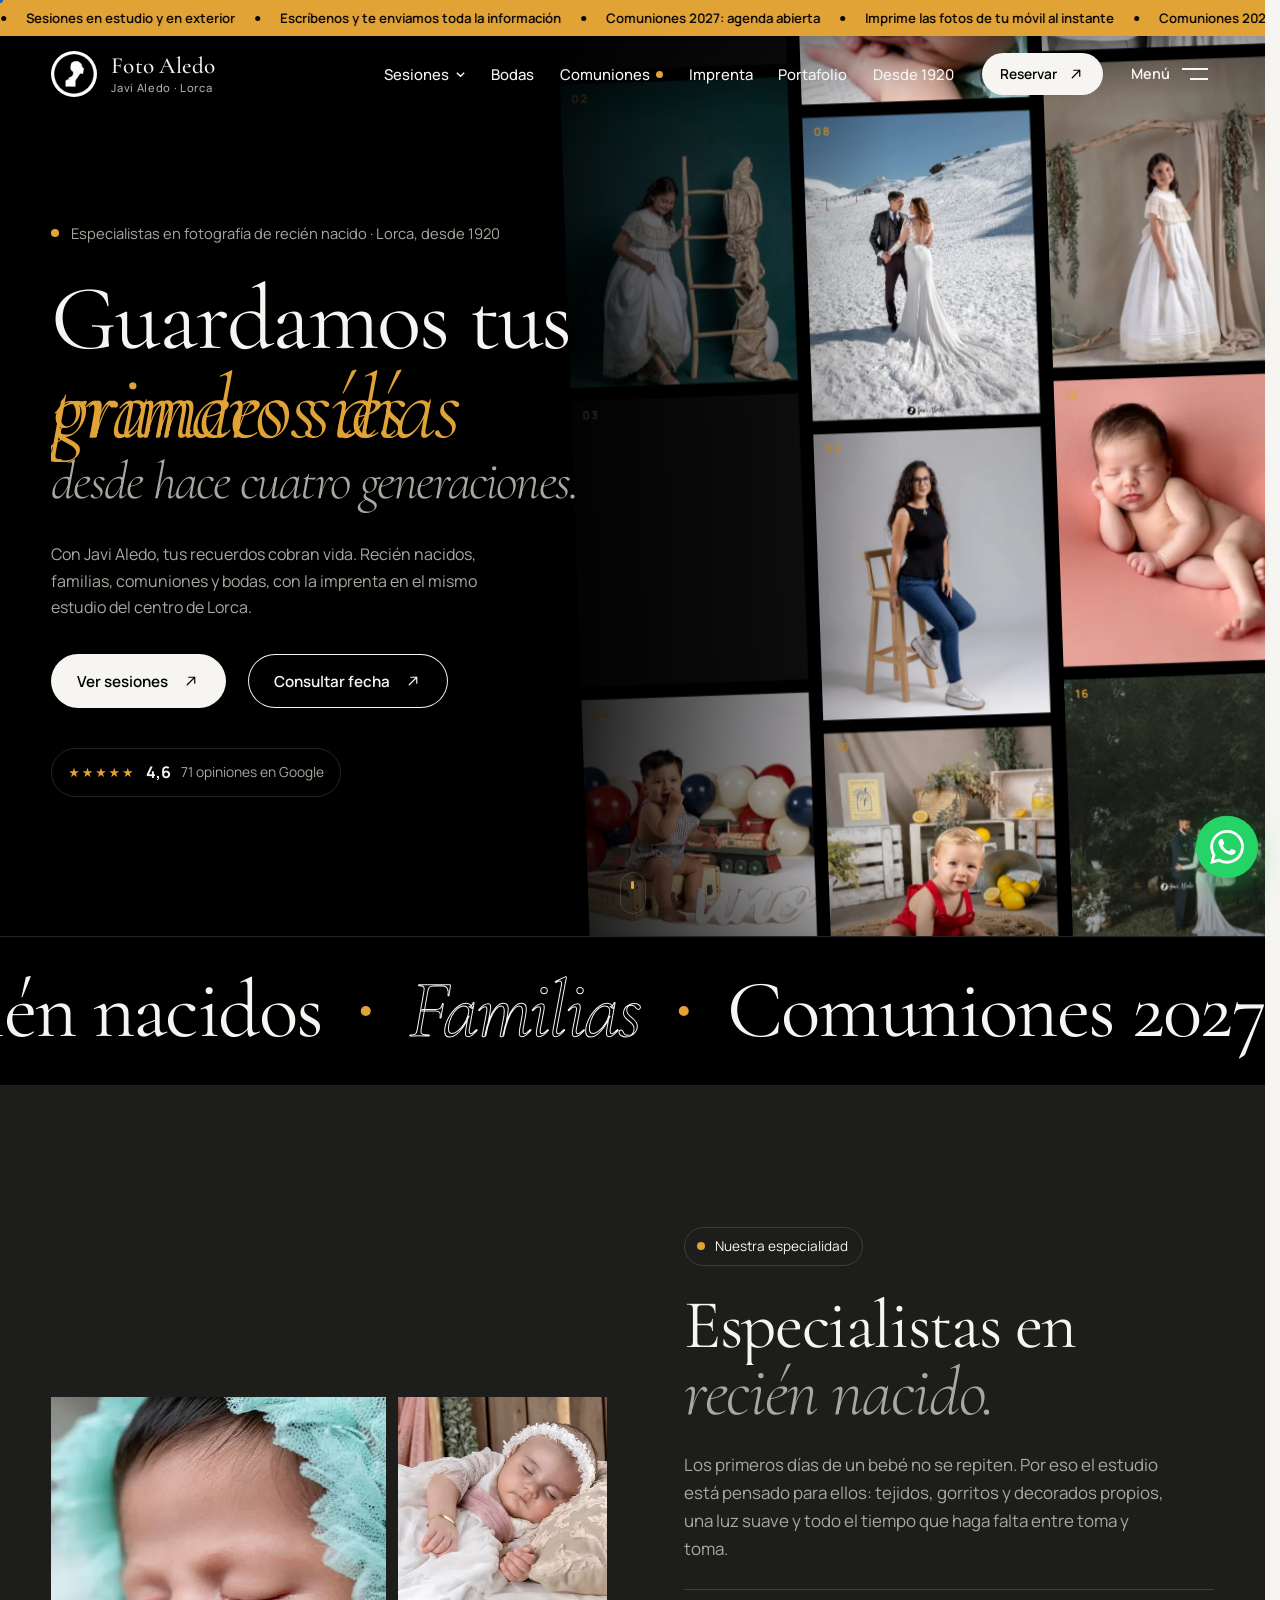
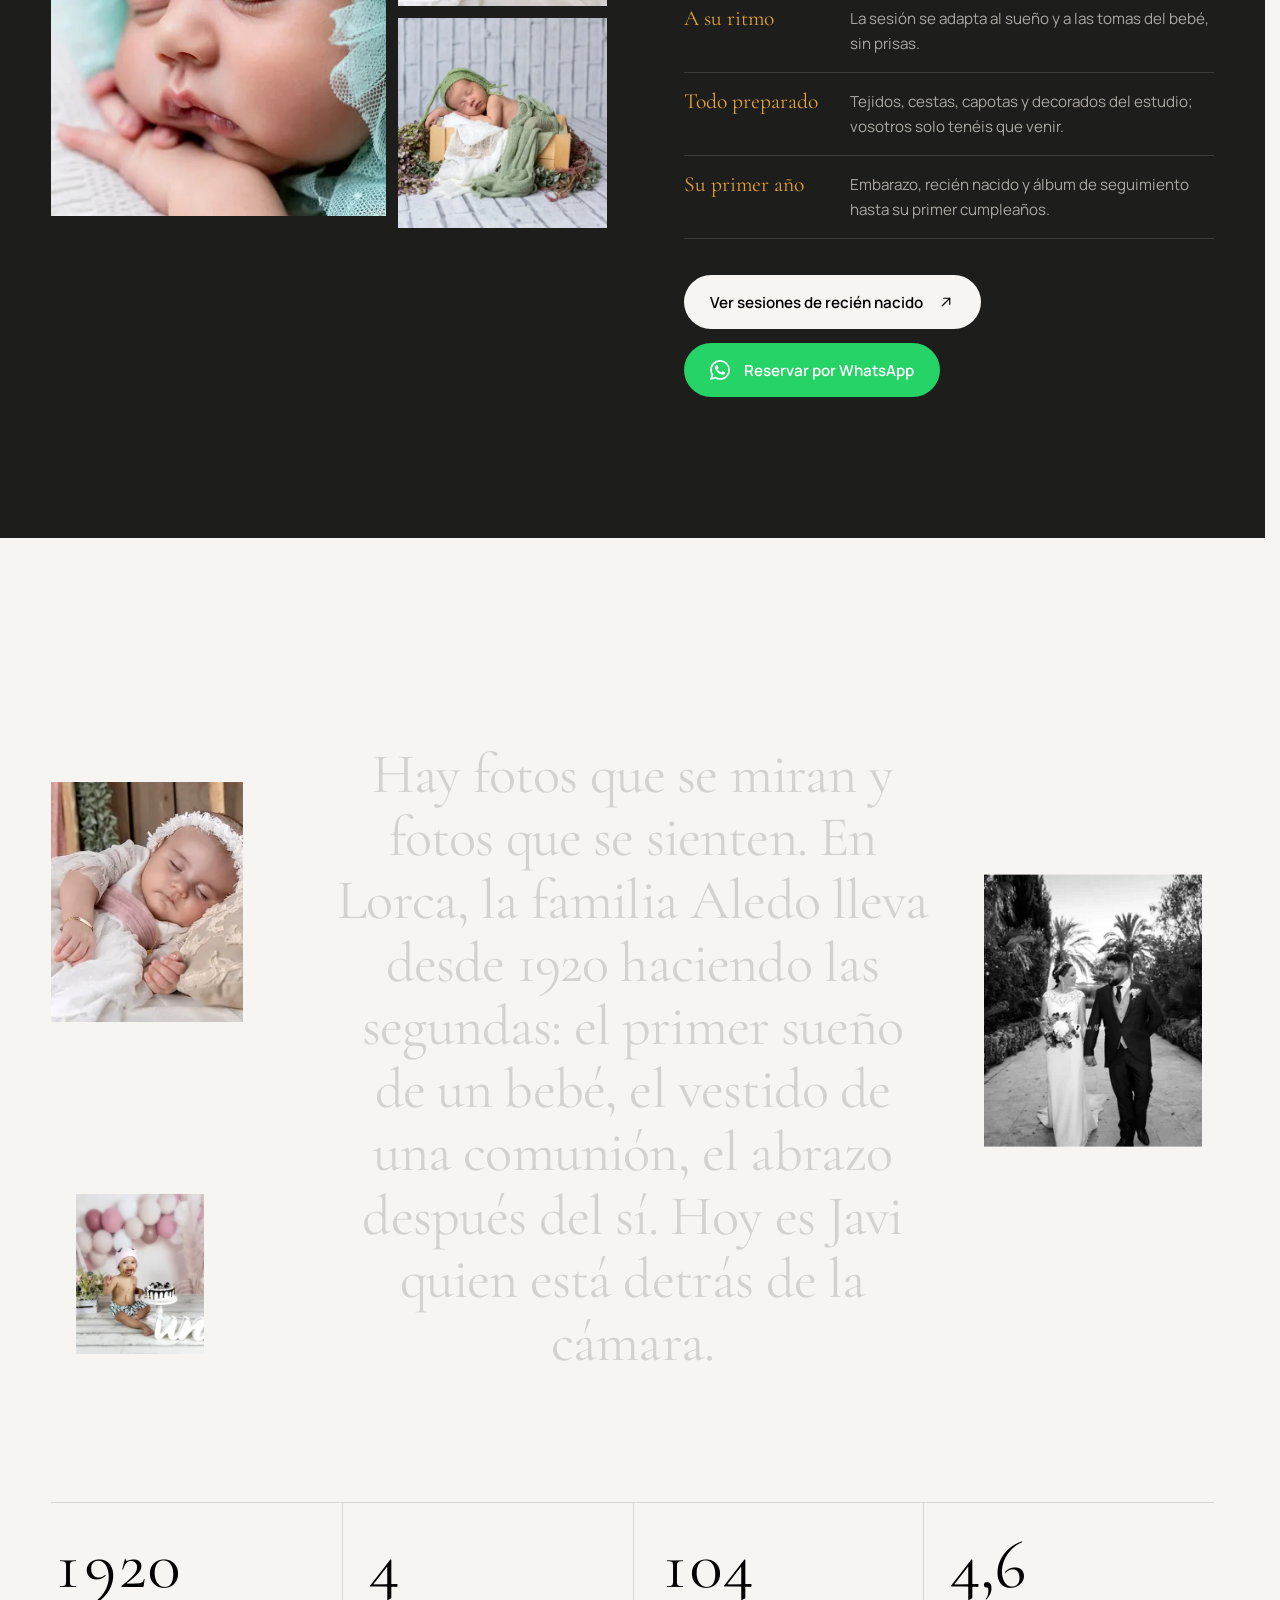
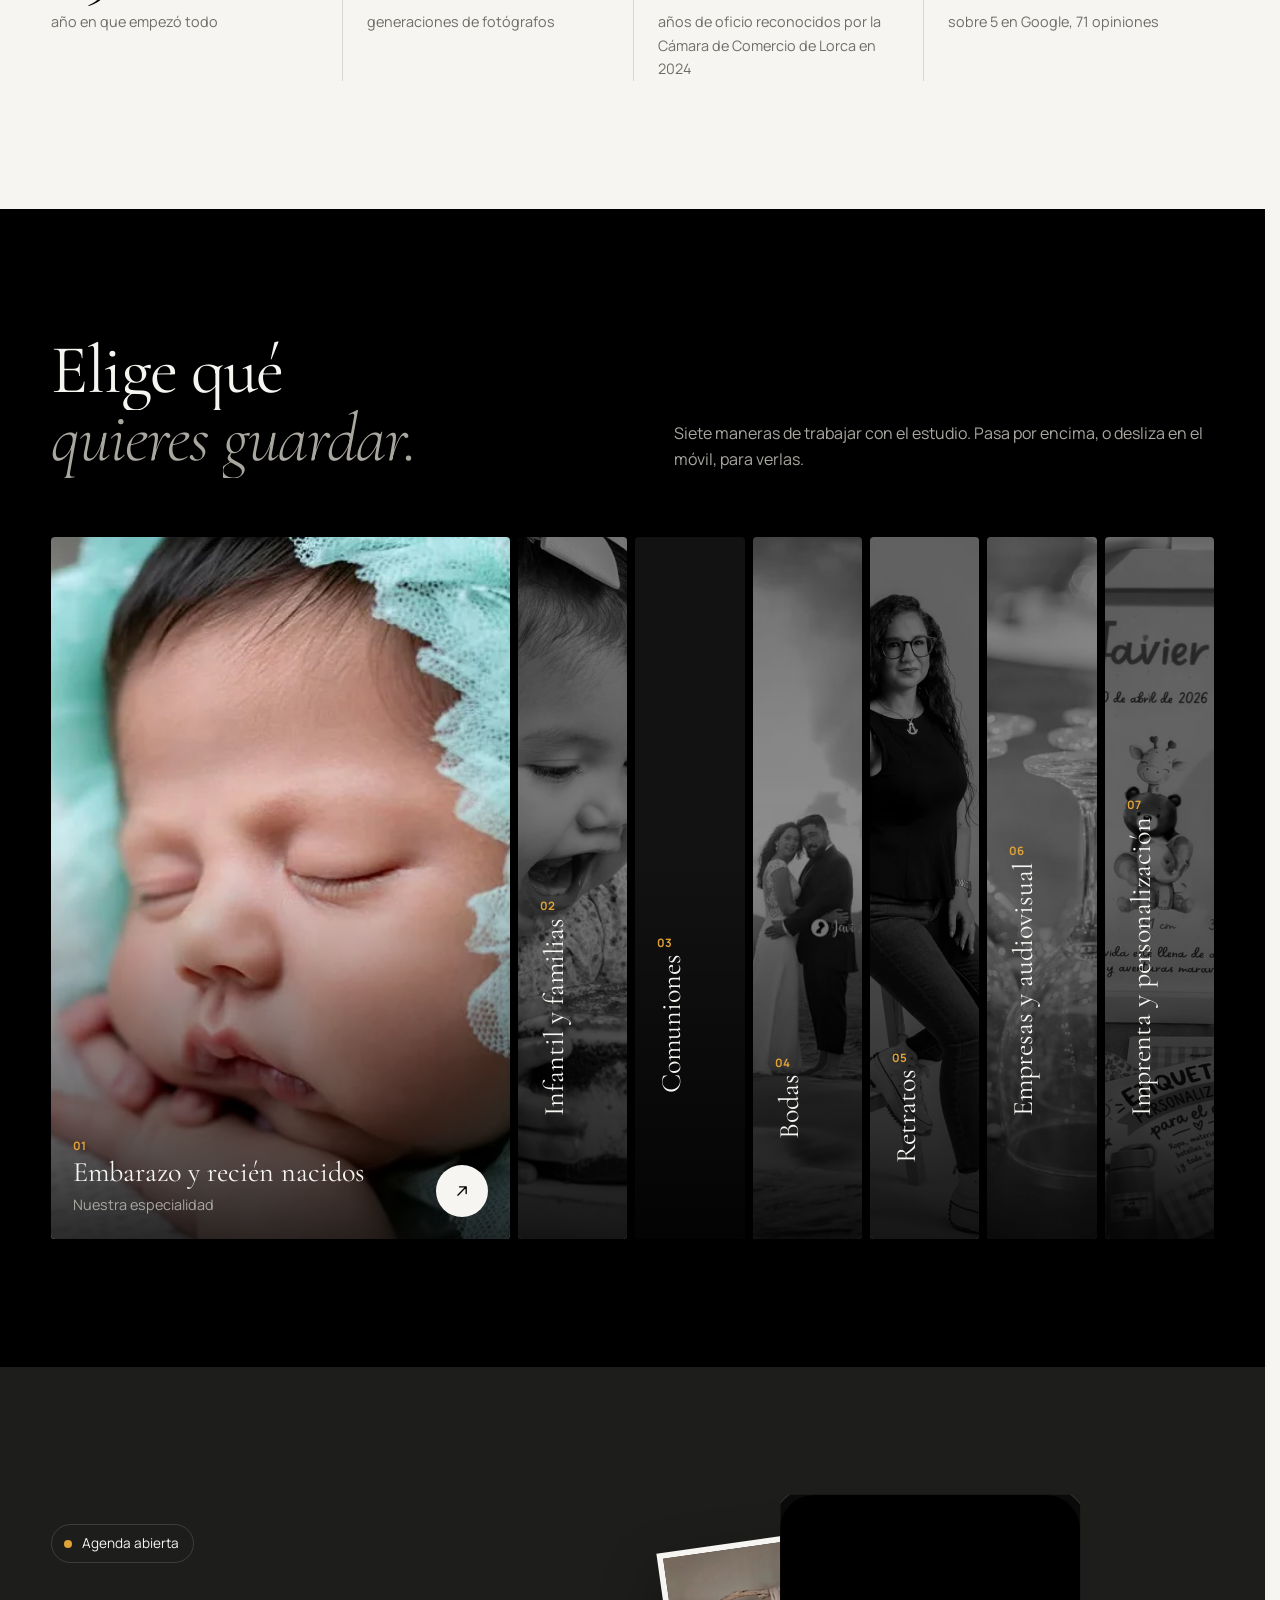
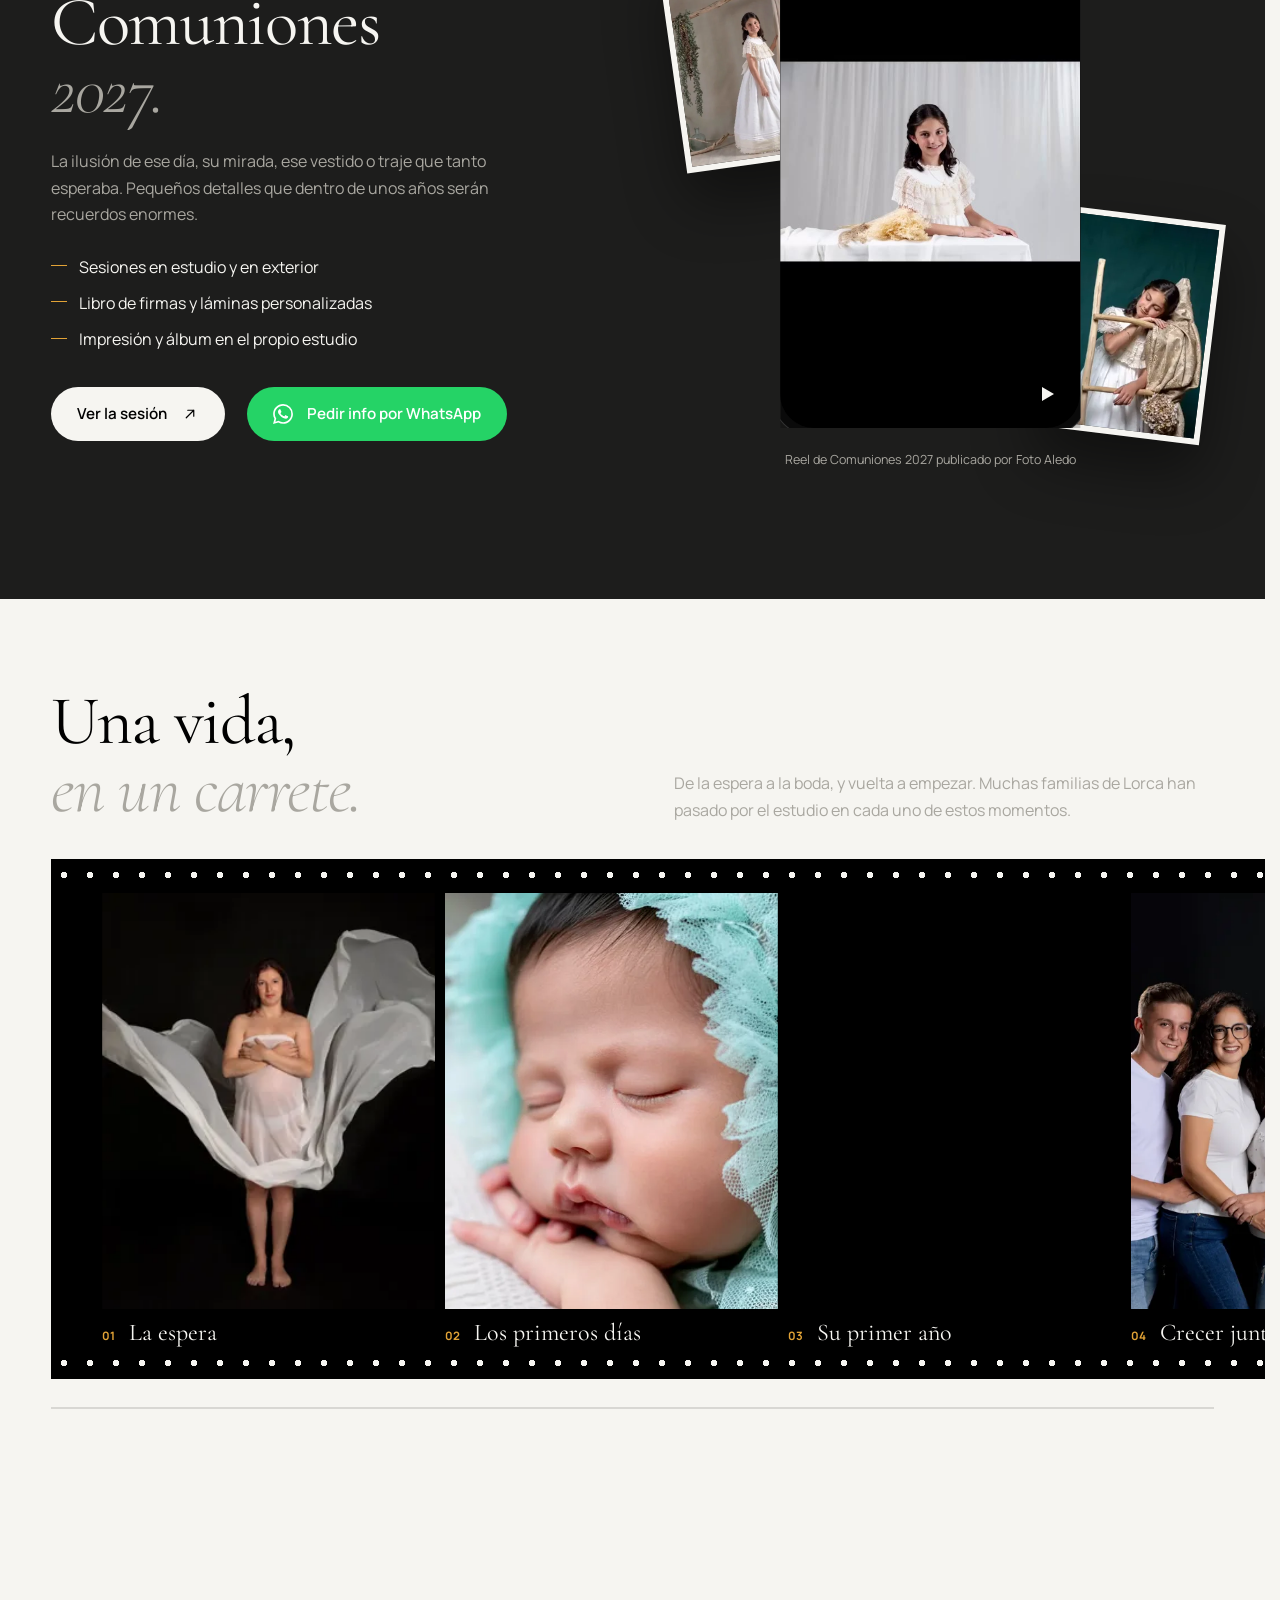
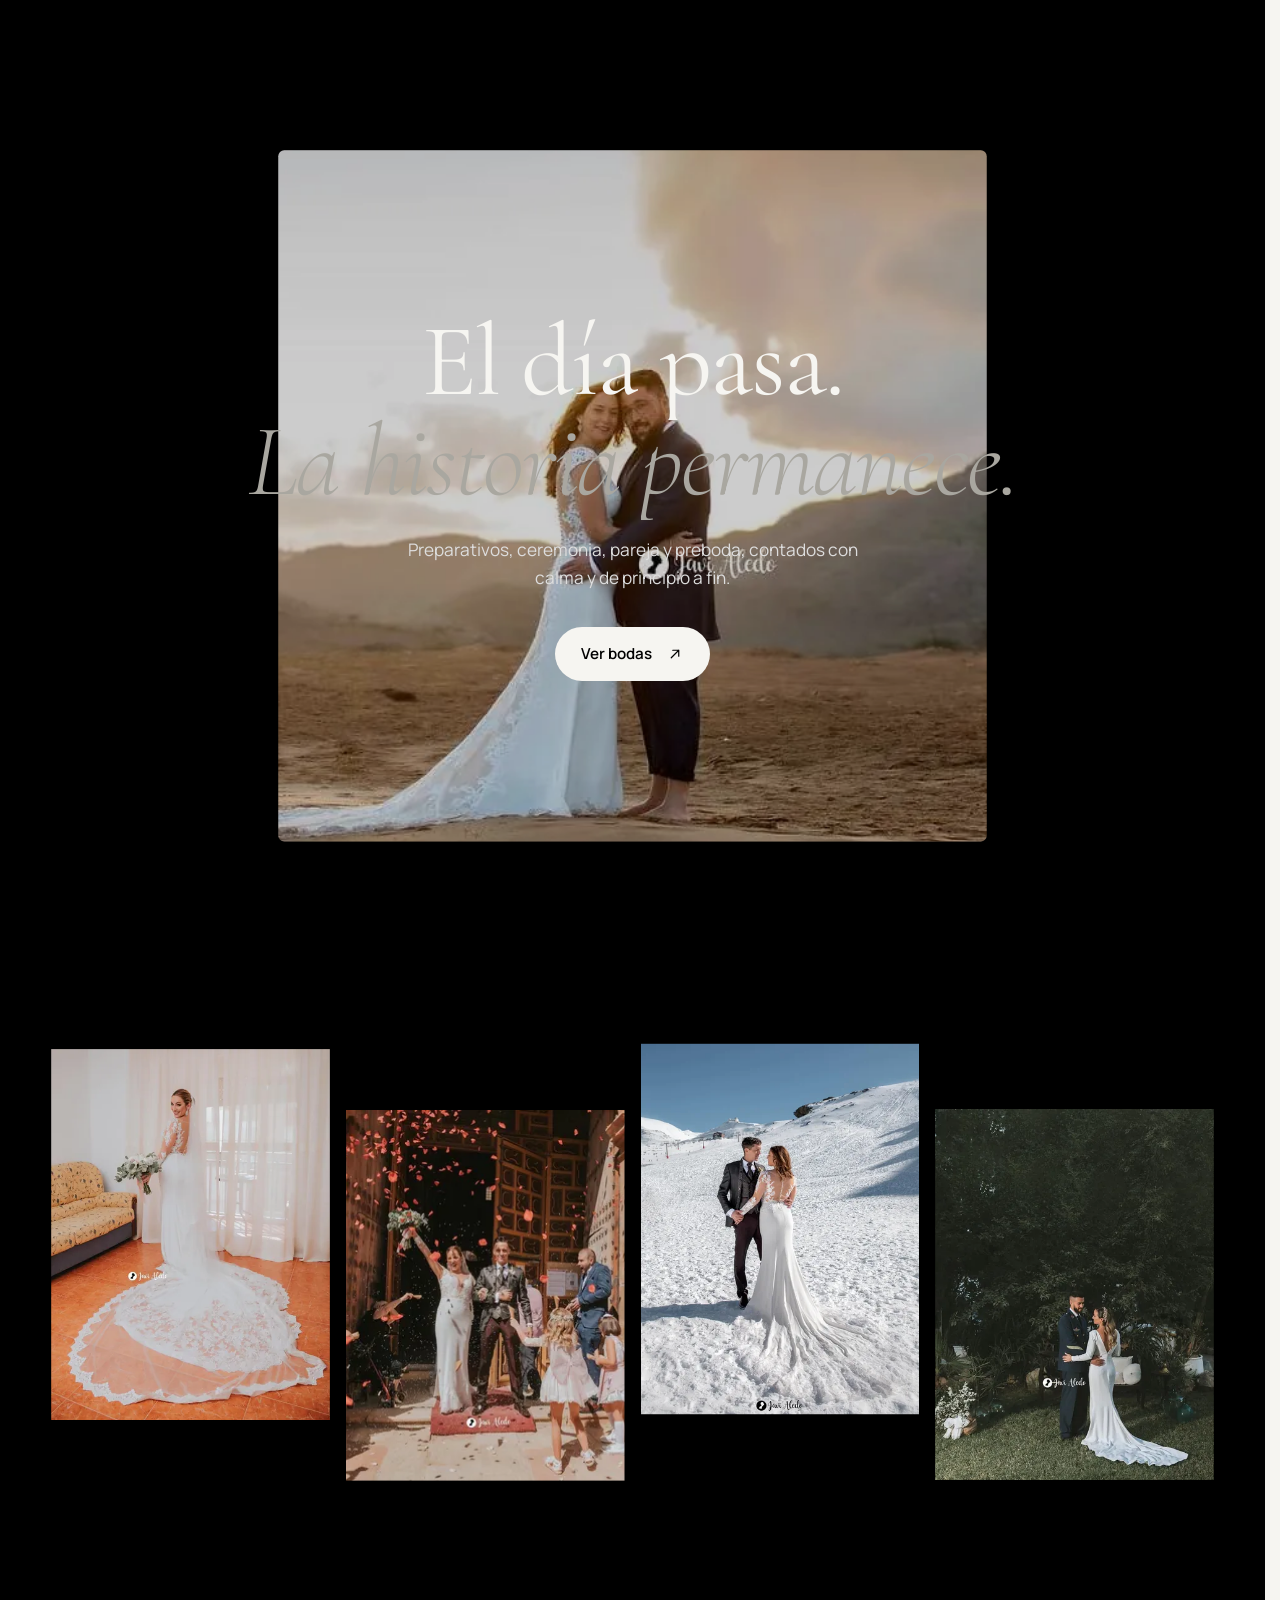
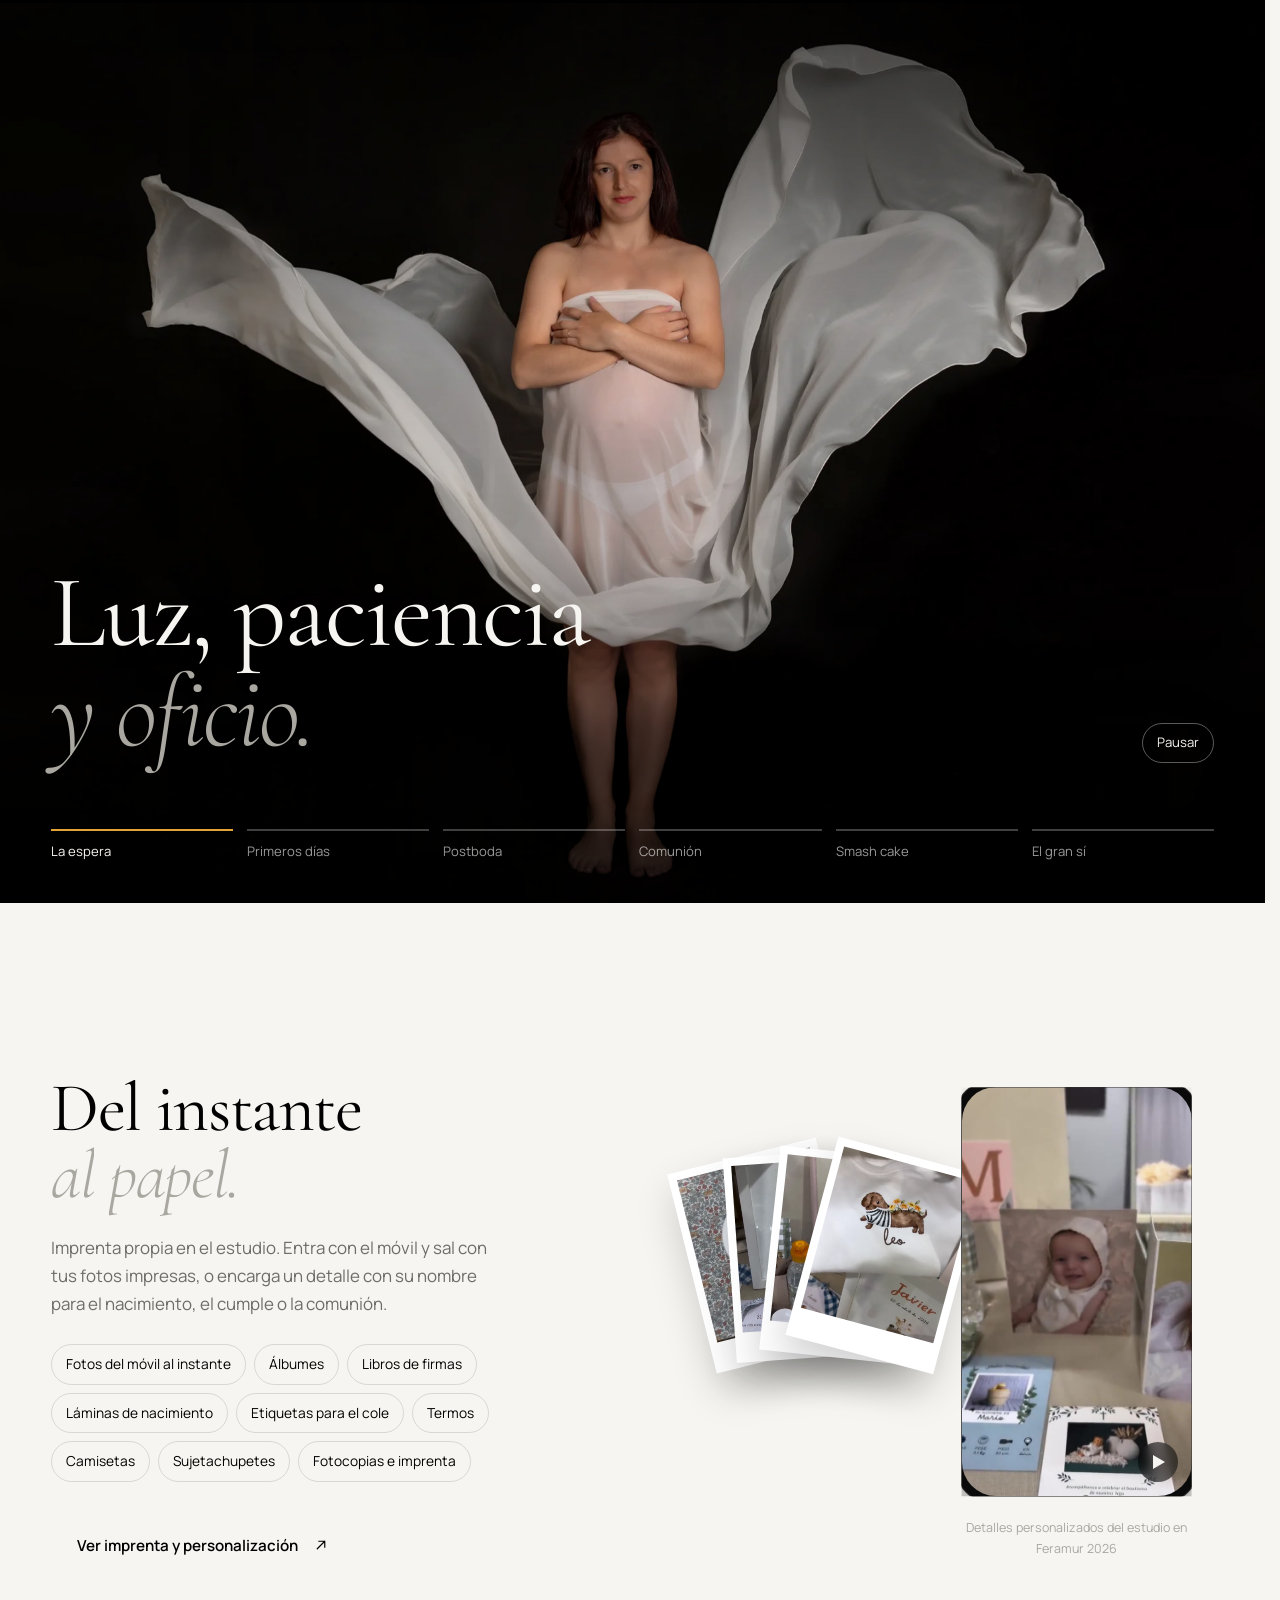
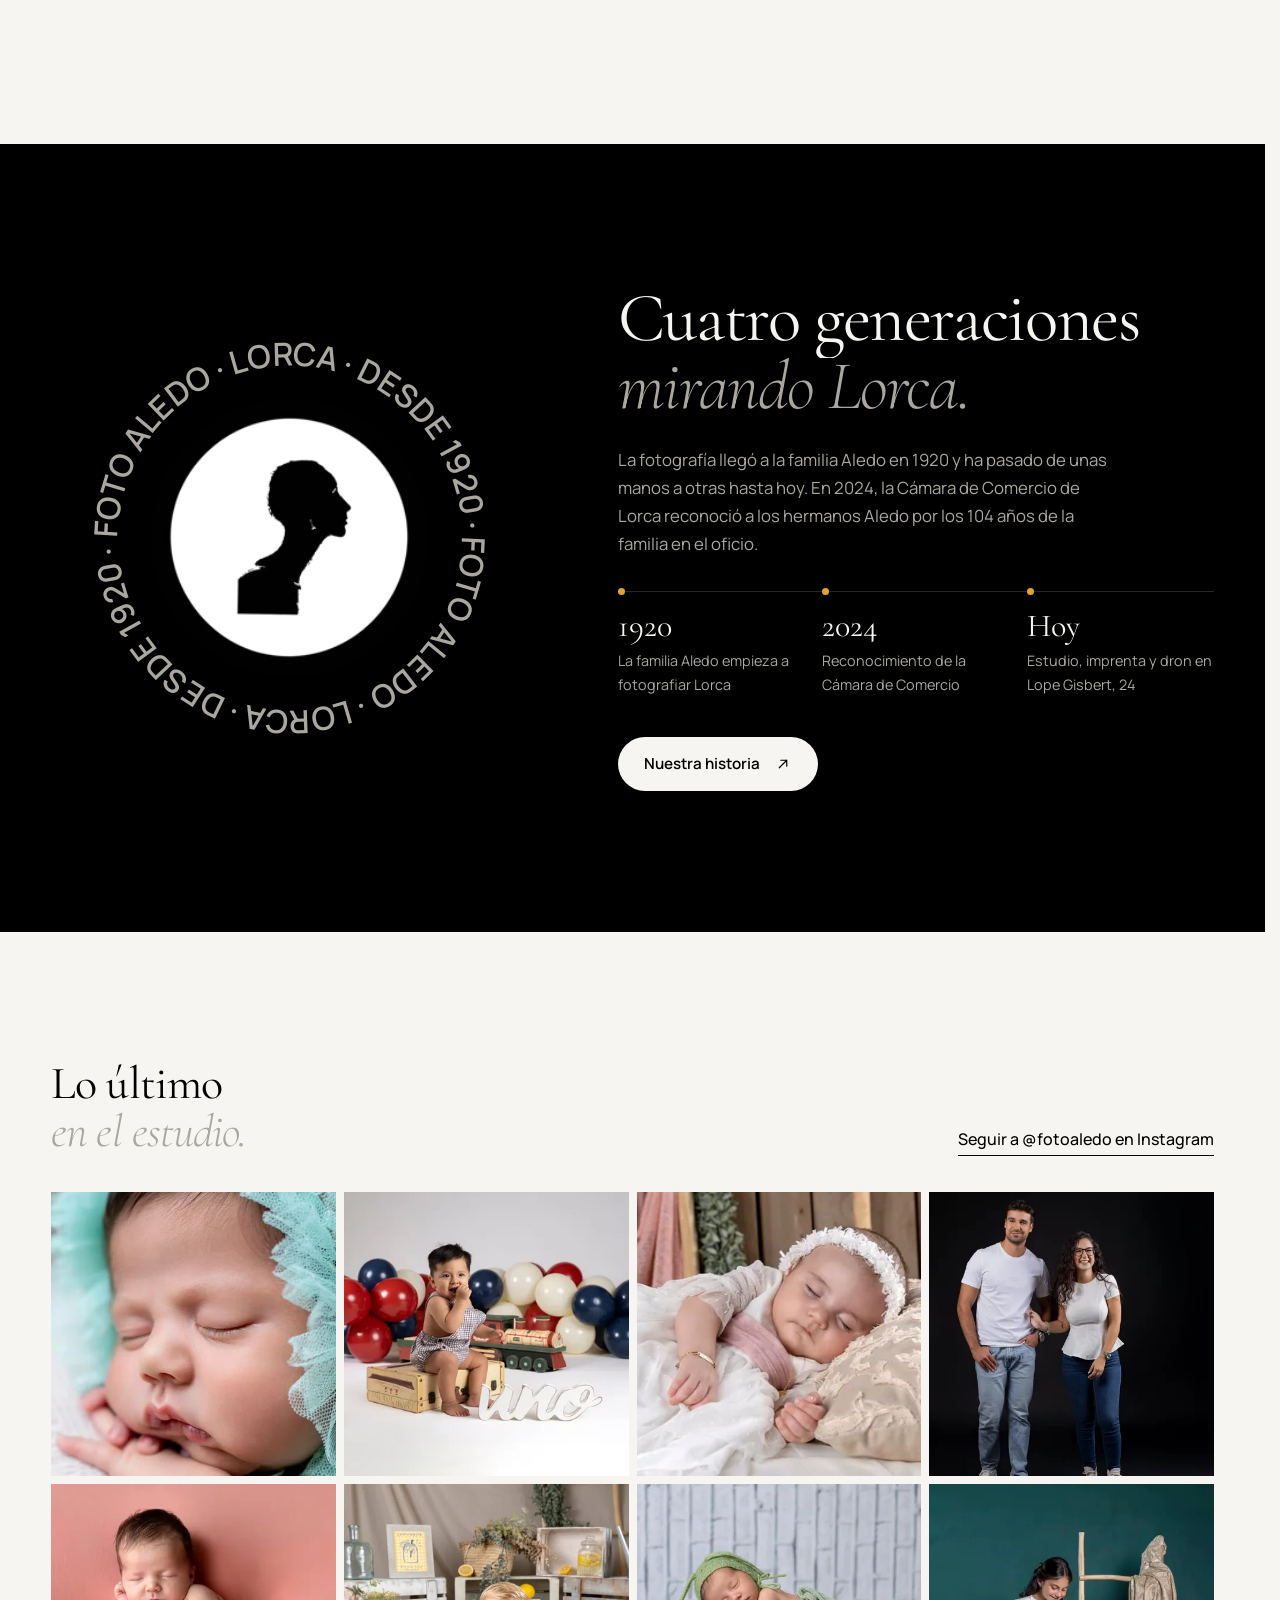
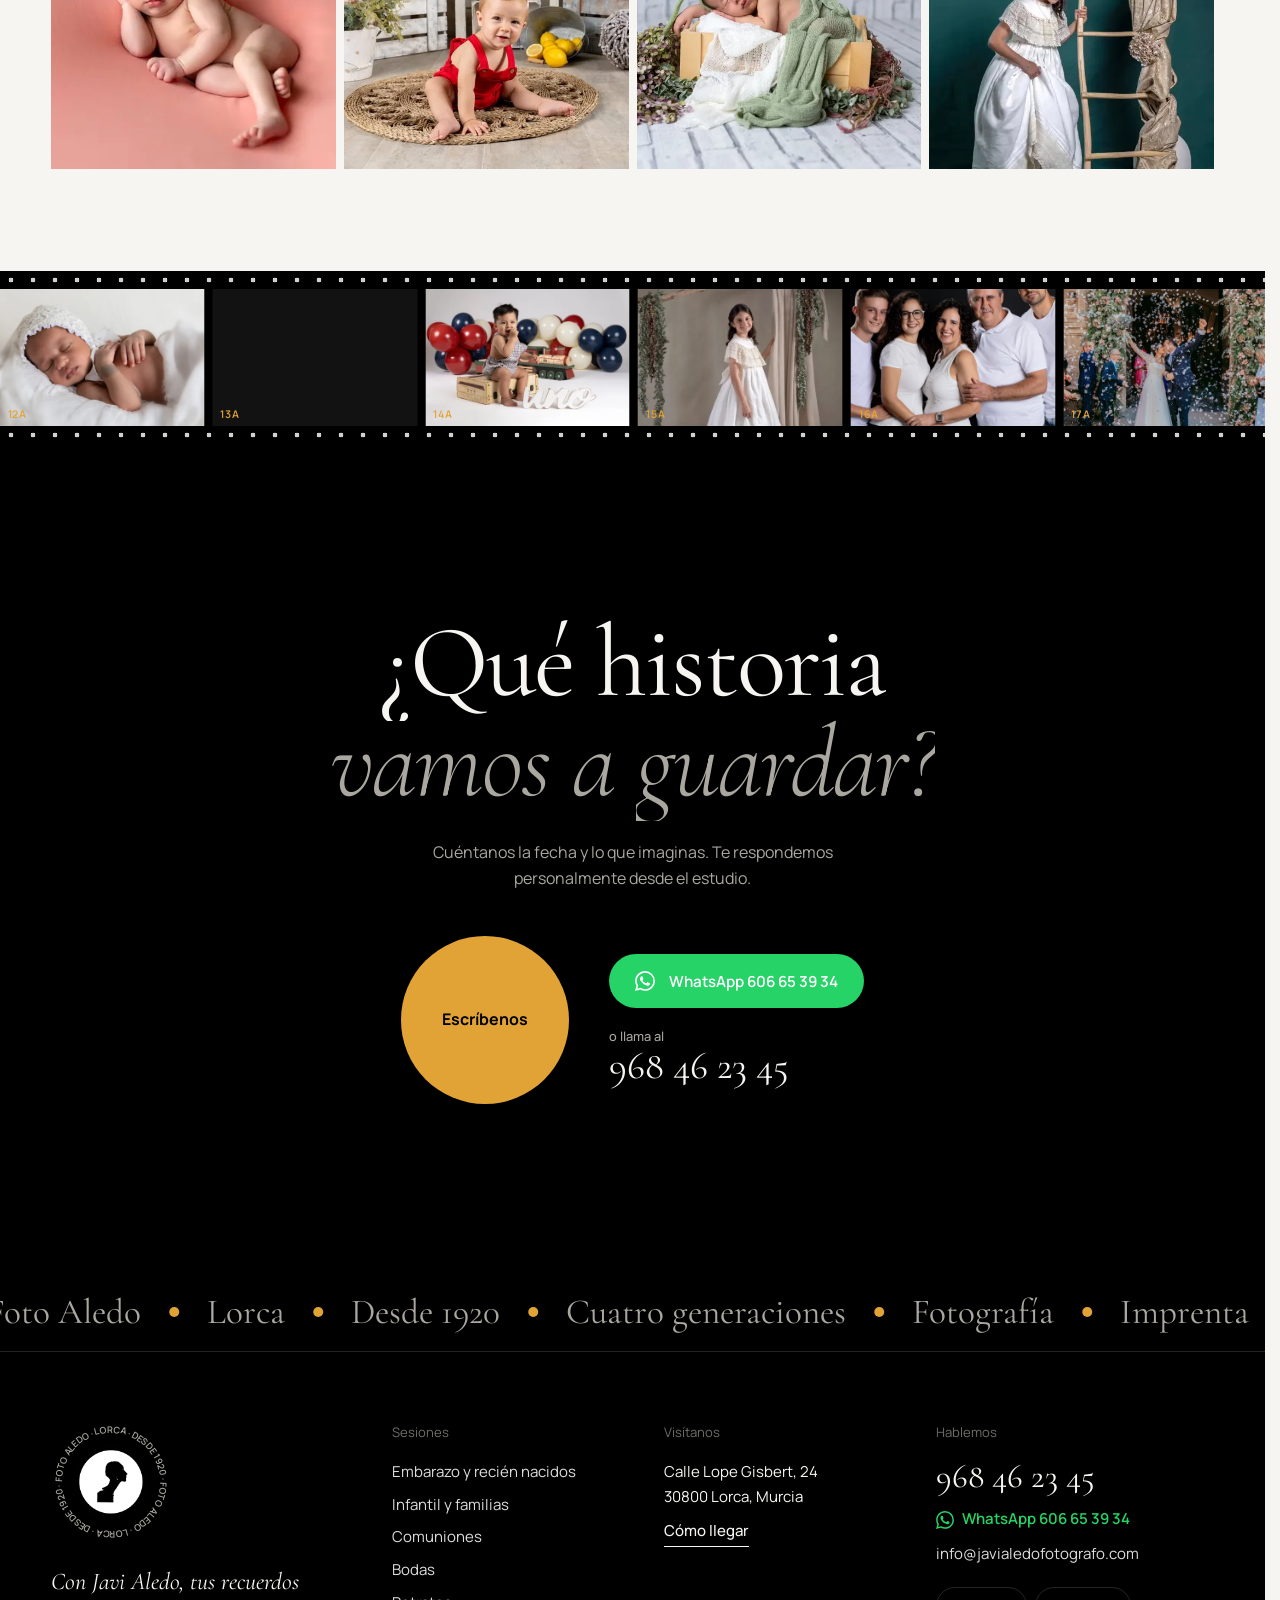
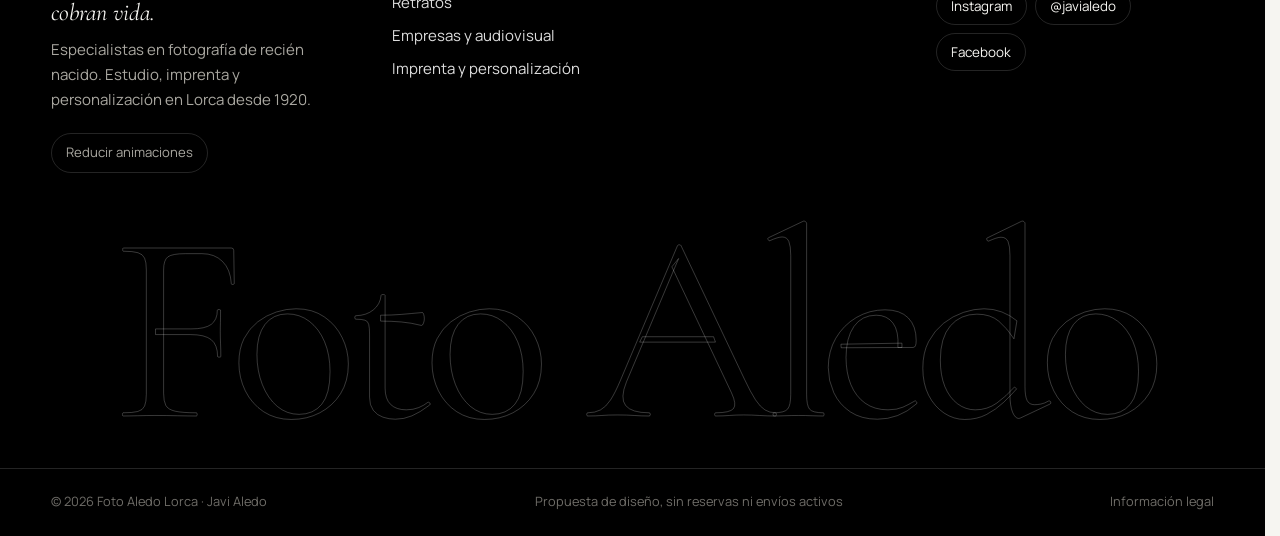
==== commit 8dccaaf1: "Kits de fiesta, coronas, smash cake, bautizos, comuniones en el mar y nuevo bloque de vídeo y dron C" ====
--- a/index.html
+++ b/index.html
@@ -1 +1 @@
-<!doctype html><html lang="es" class="no-js"><head><meta charset="utf-8"><meta name="viewport" content="width=device-width, initial-scale=1"><meta name="robots" content="noindex, nofollow, noarchive"><meta name="theme-color" content="#000000"><title>Fotógrafo de recién nacido en Lorca desde 1920 | Foto Aledo Lorca</title><meta name="description" content="Foto Aledo, especialistas en fotografía de recién nacido en Lorca desde 1920: newborn, embarazo, familias, comuniones, bodas, retratos, imprenta y personalización."><meta property="og:title" content="Fotógrafo de recién nacido en Lorca desde 1920 | Foto Aledo"><meta property="og:description" content="Foto Aledo, especialistas en fotografía de recién nacido en Lorca desde 1920: newborn, embarazo, familias, comuniones, bodas, retratos, imprenta y personalización."><meta property="og:type" content="website"><meta property="og:image" content="assets/220.webp"><meta property="og:locale" content="es_ES"><link rel="icon" href="assets/logo.webp"><link rel="stylesheet" href="assets/fonts/editorial.css"><link rel="stylesheet" href="assets/fonts/sans.css"><link rel="stylesheet" href="styles.css?v=3.0"><script>(function(d){d.classList.replace("no-js","js");try{if(localStorage.getItem("fa-motion")==="reduce"){d.classList.add("reduce");return}if(matchMedia("(prefers-reduced-motion: reduce)").matches)return;if(sessionStorage.getItem("fa-shutter")==="1")d.classList.add("is-entering");if(!sessionStorage.getItem("fa-intro"))d.classList.add("intro");}catch(e){}})(document.documentElement)</script><script src="config.js" defer></script><script src="app.js?v=3.0" defer></script></head><body data-page="index" data-theme="dark"><div class="preloader" aria-hidden="true"><div class="pl-aperture"><img src="assets/logo.webp" alt="" width="120" height="120"></div><p class="pl-count"><span data-pl-year>1920</span></p><p class="pl-text">Foto Aledo · Lorca</p></div><a class="skip" href="#contenido">Saltar al contenido</a><div class="progress" aria-hidden="true"><span></span></div><a class="announce" href="comuniones.html"><div class="marquee announce-marquee" data-marquee data-speed="0.6" aria-hidden="true"><div class="marquee-track"><div class="marquee-set"><span>Comuniones 2027: agenda abierta</span><i aria-hidden="true"></i><span>Sesiones en estudio y en exterior</span><i aria-hidden="true"></i><span>Escríbenos y te enviamos toda la información</span><i aria-hidden="true"></i><span>Comuniones 2027: agenda abierta</span><i aria-hidden="true"></i><span>Imprime las fotos de tu móvil al instante</span><i aria-hidden="true"></i></div><div class="marquee-set"><span>Comuniones 2027: agenda abierta</span><i aria-hidden="true"></i><span>Sesiones en estudio y en exterior</span><i aria-hidden="true"></i><span>Escríbenos y te enviamos toda la información</span><i aria-hidden="true"></i><span>Comuniones 2027: agenda abierta</span><i aria-hidden="true"></i><span>Imprime las fotos de tu móvil al instante</span><i aria-hidden="true"></i></div></div></div><span class="sr-only">Comuniones 2027: agenda abierta. Ver información.</span></a><header class="header" data-header><div class="header-inner"><a class="brand" href="index.html" aria-label="Foto Aledo, inicio"><span class="logo-ring" aria-hidden="true"><svg viewBox="0 0 100 100"><defs><path id="ringh" d="M50,50 m-41,0 a41,41 0 1,1 82,0 a41,41 0 1,1 -82,0"/></defs><text><textPath href="#ringh" textLength="256" lengthAdjust="spacing">Foto Aledo · Lorca · desde 1920 · Foto Aledo · Lorca · desde 1920 ·</textPath></text></svg></span><img src="assets/logo.webp" alt="" width="46" height="46"><span class="brand-word">Foto Aledo<small>Javi Aledo · Lorca</small></span></a><nav class="nav" aria-label="Principal"><ul><li class="has-mega"><button type="button" class="nav-btn" aria-expanded="false" aria-controls="mega" data-mega-toggle>Sesiones<svg viewBox="0 0 12 12" aria-hidden="true"><path d="M2 4l4 4 4-4"/></svg></button><div class="mega" id="mega" data-mega><div class="mega-inner"><div class="mega-col"><p class="mega-label">Sesiones y servicios</p><ul class="mega-list"><li><a href="embarazo-recien-nacidos.html" data-preview="951"><span class="mega-name">Embarazo y newborn</span><span class="mega-short">Nuestra especialidad</span></a></li><li><a href="infantil-familias.html" data-preview="954"><span class="mega-name">Infantil y familias</span><span class="mega-short">Cumpleaños, hermanos y familias</span></a></li><li><a href="comuniones.html" data-preview="960"><span class="mega-name">Comuniones 2027</span><span class="mega-short">Agenda 2027 abierta</span><span class="badge">2027</span></a></li><li><a href="bodas.html" data-preview="1003"><span class="mega-name">Bodas y preboda</span><span class="mega-short">Preboda, boda y postboda</span></a></li><li><a href="retratos.html" data-preview="602"><span class="mega-name">Retratos</span><span class="mega-short">Estudio y exterior</span></a></li><li><a href="empresas-audiovisual.html" data-preview="801"><span class="mega-name">Empresas, vídeo y dron</span><span class="mega-short">Eventos, producto, vídeo y dron</span></a></li><li><a href="impresion-personalizacion.html" data-preview="978"><span class="mega-name">Imprenta y personalización</span><span class="mega-short">Del móvil al papel, y con su nombre</span></a></li></ul></div><div class="mega-preview" aria-hidden="true"><span class="mega-img" data-for="951"><img src="assets/951.webp" alt="" width="476" height="597" loading="lazy" decoding="async"></span><span class="mega-img" data-for="954"><img src="assets/954.webp" srcset="assets/954-480.webp 480w, assets/954.webp 640w" sizes="420px" alt="" width="640" height="528" loading="lazy" decoding="async"></span><span class="mega-img" data-for="960"><img src="assets/960.webp" srcset="assets/960-480.webp 480w, assets/960.webp 720w" sizes="420px" alt="" width="720" height="1280" loading="lazy" decoding="async"></span><span class="mega-img" data-for="1003"><img src="assets/1003.webp" srcset="assets/1003-480.webp 480w, assets/1003-960.webp 960w, assets/1003.webp 1440w" sizes="420px" alt="" width="1440" height="1040" loading="lazy" decoding="async"></span><span class="mega-img" data-for="602"><img src="assets/602.webp" srcset="assets/602-480.webp 480w, assets/602-960.webp 960w, assets/602.webp 1441w" sizes="420px" alt="" width="1441" height="1920" loading="lazy" decoding="async"></span><span class="mega-img" data-for="801"><img src="assets/801.webp" alt="" width="1920" height="1280" loading="lazy" decoding="async"></span><span class="mega-img" data-for="978"><img src="assets/978.webp" srcset="assets/978-480.webp 480w, assets/978.webp 720w" sizes="420px" alt="" width="720" height="1280" loading="lazy" decoding="async"></span><span class="mega-caption">Elige una sesión</span></div><div class="mega-aside"><p class="mega-label">¿No sabes cuál?</p><p>Cuéntanos qué quieres guardar y te orientamos.</p><a class="mega-phone" href="tel:+34968462345" data-phone>968 46 23 45</a><a class="btn btn-wa btn-small" href="https://wa.me/34606653934?text=Hola%20Javi%2C%20he%20visto%20la%20web%20de%20Foto%20Aledo%20y%20me%20gustar%C3%ADa%20pedir%20informaci%C3%B3n." target="_blank" rel="noopener" data-wa="index"><svg class="wa-ico" viewBox="0 0 24 24" aria-hidden="true"><path fill="currentColor" d="M17.472 14.382c-.297-.149-1.758-.867-2.03-.967-.273-.099-.471-.148-.67.15-.197.297-.767.966-.94 1.164-.173.199-.347.223-.644.075-.297-.15-1.255-.463-2.39-1.475-.883-.788-1.48-1.761-1.653-2.059-.173-.297-.018-.458.13-.606.134-.133.298-.347.446-.52.149-.174.198-.298.298-.497.099-.198.05-.371-.025-.52-.075-.149-.669-1.612-.916-2.207-.242-.579-.487-.5-.669-.51-.173-.008-.371-.01-.57-.01-.198 0-.52.074-.792.372-.272.297-1.04 1.016-1.04 2.479 0 1.462 1.065 2.875 1.213 3.074.149.198 2.096 3.2 5.077 4.487.709.306 1.262.489 1.694.625.712.227 1.36.195 1.871.118.571-.085 1.758-.719 2.006-1.413.248-.694.248-1.289.173-1.413-.074-.124-.272-.198-.57-.347m-5.421 7.403h-.004a9.87 9.87 0 0 1-5.031-1.378l-.361-.214-3.741.982.998-3.648-.235-.374a9.86 9.86 0 0 1-1.51-5.26c.001-5.45 4.436-9.884 9.888-9.884 2.64 0 5.122 1.03 6.988 2.898a9.825 9.825 0 0 1 2.893 6.994c-.003 5.45-4.437 9.884-9.885 9.884m8.413-18.297A11.815 11.815 0 0 0 12.05 0C5.495 0 .16 5.335.157 11.892c0 2.096.547 4.142 1.588 5.945L.057 24l6.305-1.654a11.882 11.882 0 0 0 5.683 1.448h.005c6.554 0 11.89-5.335 11.893-11.893a11.821 11.821 0 0 0-3.48-8.413Z"/></svg><span>WhatsApp 606 65 39 34</span></a><a class="link" href="contacto.html">Escribir al estudio</a><a class="mega-all" href="portfolio.html">Ver todo el portafolio <svg class="ico" viewBox="0 0 24 24" aria-hidden="true"><path d="M7 17 17 7M9 7h8v8"/></svg></a></div></div></div></li><li><a href="bodas.html">Bodas</a></li><li><a href="comuniones.html">Comuniones <span class="dot" aria-label="agenda 2027 abierta"></span></a></li><li><a href="impresion-personalizacion.html">Imprenta</a></li><li><a href="portfolio.html">Portafolio</a></li><li><a href="historia.html">Desde 1920</a></li></ul></nav><div class="header-actions"><a class="btn btn-small" href="contacto.html" data-magnetic><span>Reservar</span><svg class="ico" viewBox="0 0 24 24" aria-hidden="true"><path d="M7 17 17 7M9 7h8v8"/></svg></a><button type="button" class="burger" aria-expanded="false" aria-controls="overlay" data-menu-toggle><span class="burger-label">Menú</span><span class="burger-lines" aria-hidden="true"><i></i><i></i></span></button></div></div></header><div class="overlay" id="overlay" data-overlay hidden><div class="ov-grid"><nav class="ov-nav" aria-label="Menú completo"><ul><li style="--i:0"><a href="index.html" data-preview="220" aria-current="page"><span class="ov-num">01</span><span class="ov-text">Inicio</span></a></li><li style="--i:1"><a href="bodas.html" data-preview="500"><span class="ov-num">02</span><span class="ov-text">Bodas</span></a></li><li style="--i:2"><a href="comuniones.html" data-preview="960"><span class="ov-num">03</span><span class="ov-text">Comuniones 2027</span></a></li><li style="--i:3"><a href="embarazo-recien-nacidos.html" data-preview="951"><span class="ov-num">04</span><span class="ov-text">Embarazo y recién nacidos</span></a></li><li style="--i:4"><a href="infantil-familias.html" data-preview="954"><span class="ov-num">05</span><span class="ov-text">Infantil y familias</span></a></li><li style="--i:5"><a href="retratos.html" data-preview="602"><span class="ov-num">06</span><span class="ov-text">Retratos</span></a></li><li style="--i:6"><a href="impresion-personalizacion.html" data-preview="978"><span class="ov-num">07</span><span class="ov-text">Imprenta y personalización</span></a></li><li style="--i:7"><a href="empresas-audiovisual.html" data-preview="801"><span class="ov-num">08</span><span class="ov-text">Empresas, vídeo y dron</span></a></li><li style="--i:8"><a href="portfolio.html" data-preview="507"><span class="ov-num">09</span><span class="ov-text">Portafolio</span></a></li><li style="--i:9"><a href="historia.html" data-preview="701"><span class="ov-num">10</span><span class="ov-text">Desde 1920</span></a></li><li style="--i:10"><a href="contacto.html" data-preview="950"><span class="ov-num">11</span><span class="ov-text">Contacto</span></a></li></ul></nav><div class="ov-visual" aria-hidden="true"><span class="ov-img" data-for="220"><img src="assets/220.webp" srcset="assets/220-480.webp 480w, assets/220-960.webp 960w, assets/220.webp 1920w" sizes="40vw" alt="" width="1920" height="1920" loading="lazy" decoding="async"></span><span class="ov-img" data-for="500"><img src="assets/500.webp" srcset="assets/500-480.webp 480w, assets/500-960.webp 960w, assets/500.webp 1920w" sizes="40vw" alt="" width="1920" height="1280" loading="lazy" decoding="async"></span><span class="ov-img" data-for="960"><img src="assets/960.webp" srcset="assets/960-480.webp 480w, assets/960.webp 720w" sizes="40vw" alt="" width="720" height="1280" loading="lazy" decoding="async"></span><span class="ov-img" data-for="951"><img src="assets/951.webp" alt="" width="476" height="597" loading="lazy" decoding="async"></span><span class="ov-img" data-for="954"><img src="assets/954.webp" srcset="assets/954-480.webp 480w, assets/954.webp 640w" sizes="40vw" alt="" width="640" height="528" loading="lazy" decoding="async"></span><span class="ov-img" data-for="602"><img src="assets/602.webp" srcset="assets/602-480.webp 480w, assets/602-960.webp 960w, assets/602.webp 1441w" sizes="40vw" alt="" width="1441" height="1920" loading="lazy" decoding="async"></span><span class="ov-img" data-for="978"><img src="assets/978.webp" srcset="assets/978-480.webp 480w, assets/978.webp 720w" sizes="40vw" alt="" width="720" height="1280" loading="lazy" decoding="async"></span><span class="ov-img" data-for="801"><img src="assets/801.webp" alt="" width="1920" height="1280" loading="lazy" decoding="async"></span><span class="ov-img" data-for="507"><img src="assets/507.webp" srcset="assets/507-480.webp 480w, assets/507.webp 960w" sizes="40vw" alt="" width="960" height="640" loading="lazy" decoding="async"></span><span class="ov-img" data-for="701"><img src="assets/701.webp" srcset="assets/701-480.webp 480w, assets/701-960.webp 960w, assets/701.webp 1080w" sizes="40vw" alt="" width="1080" height="1920" loading="lazy" decoding="async"></span><span class="ov-img" data-for="950"><img src="assets/950.webp" alt="" width="480" height="640" loading="lazy" decoding="async"></span></div><div class="ov-foot"><div><p class="mega-label">Estudio</p><p>Calle Lope Gisbert, 24 · 30800 Lorca, Murcia</p><a class="link" href="https://www.google.com/maps/search/?api=1&query=Foto+Aledo+Calle+Lope+Gisbert+24+Lorca" target="_blank" rel="noopener">Cómo llegar</a></div><div><p class="mega-label">Llámanos o escríbenos</p><a class="ov-big" href="tel:+34968462345" data-phone>968 46 23 45</a><a class="btn btn-wa btn-small" href="https://wa.me/34606653934?text=Hola%20Javi%2C%20he%20visto%20la%20web%20de%20Foto%20Aledo%20y%20me%20gustar%C3%ADa%20pedir%20informaci%C3%B3n." target="_blank" rel="noopener" data-wa="index"><svg class="wa-ico" viewBox="0 0 24 24" aria-hidden="true"><path fill="currentColor" d="M17.472 14.382c-.297-.149-1.758-.867-2.03-.967-.273-.099-.471-.148-.67.15-.197.297-.767.966-.94 1.164-.173.199-.347.223-.644.075-.297-.15-1.255-.463-2.39-1.475-.883-.788-1.48-1.761-1.653-2.059-.173-.297-.018-.458.13-.606.134-.133.298-.347.446-.52.149-.174.198-.298.298-.497.099-.198.05-.371-.025-.52-.075-.149-.669-1.612-.916-2.207-.242-.579-.487-.5-.669-.51-.173-.008-.371-.01-.57-.01-.198 0-.52.074-.792.372-.272.297-1.04 1.016-1.04 2.479 0 1.462 1.065 2.875 1.213 3.074.149.198 2.096 3.2 5.077 4.487.709.306 1.262.489 1.694.625.712.227 1.36.195 1.871.118.571-.085 1.758-.719 2.006-1.413.248-.694.248-1.289.173-1.413-.074-.124-.272-.198-.57-.347m-5.421 7.403h-.004a9.87 9.87 0 0 1-5.031-1.378l-.361-.214-3.741.982.998-3.648-.235-.374a9.86 9.86 0 0 1-1.51-5.26c.001-5.45 4.436-9.884 9.888-9.884 2.64 0 5.122 1.03 6.988 2.898a9.825 9.825 0 0 1 2.893 6.994c-.003 5.45-4.437 9.884-9.885 9.884m8.413-18.297A11.815 11.815 0 0 0 12.05 0C5.495 0 .16 5.335.157 11.892c0 2.096.547 4.142 1.588 5.945L.057 24l6.305-1.654a11.882 11.882 0 0 0 5.683 1.448h.005c6.554 0 11.89-5.335 11.893-11.893a11.821 11.821 0 0 0-3.48-8.413Z"/></svg><span>WhatsApp 606 65 39 34</span></a></div><div><p class="mega-label">Síguenos</p><a class="link" href="https://www.instagram.com/fotoaledo/" target="_blank" rel="noopener">Instagram @fotoaledo</a><a class="link" href="https://www.facebook.com/FotoAledoLorca/" target="_blank" rel="noopener">Facebook</a></div></div></div></div><main id="contenido"><section class="hero" data-hero><div class="hero-columns" aria-hidden="true"><div class="hc-col" data-vmarquee data-speed="0.55"><div class="hc-track"><figure class="hc-frame"><img src="assets/220.webp" srcset="assets/220-480.webp 480w, assets/220-960.webp 960w, assets/220.webp 1920w" sizes="(max-width: 760px) 45vw, 20vw" alt="" width="1920" height="1920" fetchpriority="high" decoding="async"><figcaption>01</figcaption></figure><figure class="hc-frame"><img src="assets/960.webp" srcset="assets/960-480.webp 480w, assets/960.webp 720w" sizes="(max-width: 760px) 45vw, 20vw" alt="" width="720" height="1280" fetchpriority="high" decoding="async"><figcaption>02</figcaption></figure><figure class="hc-frame"><img src="assets/1003.webp" srcset="assets/1003-480.webp 480w, assets/1003-960.webp 960w, assets/1003.webp 1440w" sizes="(max-width: 760px) 45vw, 20vw" alt="" width="1440" height="1040" loading="lazy" decoding="async"><figcaption>03</figcaption></figure><figure class="hc-frame"><img src="assets/954.webp" srcset="assets/954-480.webp 480w, assets/954.webp 640w" sizes="(max-width: 760px) 45vw, 20vw" alt="" width="640" height="528" loading="lazy" decoding="async"><figcaption>04</figcaption></figure><figure class="hc-frame"><img src="assets/211.webp" srcset="assets/211-480.webp 480w, assets/211-960.webp 960w, assets/211.webp 1920w" sizes="(max-width: 760px) 45vw, 20vw" alt="" width="1920" height="1440" loading="lazy" decoding="async"><figcaption>05</figcaption></figure><figure class="hc-frame"><img src="assets/1022.webp" srcset="assets/1022-480.webp 480w, assets/1022-960.webp 960w, assets/1022.webp 1440w" sizes="(max-width: 760px) 45vw, 20vw" alt="" width="1440" height="1440" loading="lazy" decoding="async"><figcaption>06</figcaption></figure><figure class="hc-frame"><img src="assets/220.webp" srcset="assets/220-480.webp 480w, assets/220-960.webp 960w, assets/220.webp 1920w" sizes="(max-width: 760px) 45vw, 20vw" alt="" width="1920" height="1920" fetchpriority="high" decoding="async"><figcaption>01</figcaption></figure><figure class="hc-frame"><img src="assets/960.webp" srcset="assets/960-480.webp 480w, assets/960.webp 720w" sizes="(max-width: 760px) 45vw, 20vw" alt="" width="720" height="1280" fetchpriority="high" decoding="async"><figcaption>02</figcaption></figure><figure class="hc-frame"><img src="assets/1003.webp" srcset="assets/1003-480.webp 480w, assets/1003-960.webp 960w, assets/1003.webp 1440w" sizes="(max-width: 760px) 45vw, 20vw" alt="" width="1440" height="1040" loading="lazy" decoding="async"><figcaption>03</figcaption></figure><figure class="hc-frame"><img src="assets/954.webp" srcset="assets/954-480.webp 480w, assets/954.webp 640w" sizes="(max-width: 760px) 45vw, 20vw" alt="" width="640" height="528" loading="lazy" decoding="async"><figcaption>04</figcaption></figure><figure class="hc-frame"><img src="assets/211.webp" srcset="assets/211-480.webp 480w, assets/211-960.webp 960w, assets/211.webp 1920w" sizes="(max-width: 760px) 45vw, 20vw" alt="" width="1920" height="1440" loading="lazy" decoding="async"><figcaption>05</figcaption></figure><figure class="hc-frame"><img src="assets/1022.webp" srcset="assets/1022-480.webp 480w, assets/1022-960.webp 960w, assets/1022.webp 1440w" sizes="(max-width: 760px) 45vw, 20vw" alt="" width="1440" height="1440" loading="lazy" decoding="async"><figcaption>06</figcaption></figure></div></div><div class="hc-col" data-vmarquee data-speed="-0.45"><div class="hc-track"><figure class="hc-frame"><img src="assets/951.webp" alt="" width="476" height="597" loading="lazy" decoding="async"><figcaption>07</figcaption></figure><figure class="hc-frame"><img src="assets/1013.webp" srcset="assets/1013-480.webp 480w, assets/1013-960.webp 960w, assets/1013.webp 1440w" sizes="(max-width: 760px) 45vw, 20vw" alt="" width="1440" height="1799" loading="lazy" decoding="async"><figcaption>08</figcaption></figure><figure class="hc-frame"><img src="assets/602.webp" srcset="assets/602-480.webp 480w, assets/602-960.webp 960w, assets/602.webp 1441w" sizes="(max-width: 760px) 45vw, 20vw" alt="" width="1441" height="1920" loading="lazy" decoding="async"><figcaption>09</figcaption></figure><figure class="hc-frame"><img src="assets/956.webp" srcset="assets/956-480.webp 480w, assets/956.webp 640w" sizes="(max-width: 760px) 45vw, 20vw" alt="" width="640" height="600" loading="lazy" decoding="async"><figcaption>10</figcaption></figure><figure class="hc-frame"><img src="assets/1027.webp" srcset="assets/1027-480.webp 480w, assets/1027-960.webp 960w, assets/1027.webp 1440w" sizes="(max-width: 760px) 45vw, 20vw" alt="" width="1440" height="1260" loading="lazy" decoding="async"><figcaption>11</figcaption></figure><figure class="hc-frame"><img src="assets/1008.webp" srcset="assets/1008-480.webp 480w, assets/1008-960.webp 960w, assets/1008.webp 1440w" sizes="(max-width: 760px) 45vw, 20vw" alt="" width="1440" height="1107" loading="lazy" decoding="async"><figcaption>12</figcaption></figure><figure class="hc-frame"><img src="assets/951.webp" alt="" width="476" height="597" loading="lazy" decoding="async"><figcaption>07</figcaption></figure><figure class="hc-frame"><img src="assets/1013.webp" srcset="assets/1013-480.webp 480w, assets/1013-960.webp 960w, assets/1013.webp 1440w" sizes="(max-width: 760px) 45vw, 20vw" alt="" width="1440" height="1799" loading="lazy" decoding="async"><figcaption>08</figcaption></figure><figure class="hc-frame"><img src="assets/602.webp" srcset="assets/602-480.webp 480w, assets/602-960.webp 960w, assets/602.webp 1441w" sizes="(max-width: 760px) 45vw, 20vw" alt="" width="1441" height="1920" loading="lazy" decoding="async"><figcaption>09</figcaption></figure><figure class="hc-frame"><img src="assets/956.webp" srcset="assets/956-480.webp 480w, assets/956.webp 640w" sizes="(max-width: 760px) 45vw, 20vw" alt="" width="640" height="600" loading="lazy" decoding="async"><figcaption>10</figcaption></figure><figure class="hc-frame"><img src="assets/1027.webp" srcset="assets/1027-480.webp 480w, assets/1027-960.webp 960w, assets/1027.webp 1440w" sizes="(max-width: 760px) 45vw, 20vw" alt="" width="1440" height="1260" loading="lazy" decoding="async"><figcaption>11</figcaption></figure><figure class="hc-frame"><img src="assets/1008.webp" srcset="assets/1008-480.webp 480w, assets/1008-960.webp 960w, assets/1008.webp 1440w" sizes="(max-width: 760px) 45vw, 20vw" alt="" width="1440" height="1107" loading="lazy" decoding="async"><figcaption>12</figcaption></figure></div></div><div class="hc-col" data-vmarquee data-speed="0.65"><div class="hc-track"><figure class="hc-frame"><img src="assets/229.webp" srcset="assets/229-480.webp 480w, assets/229-960.webp 960w, assets/229.webp 1920w" sizes="(max-width: 760px) 45vw, 20vw" alt="" width="1920" height="1920" loading="lazy" decoding="async"><figcaption>13</figcaption></figure><figure class="hc-frame"><img src="assets/961.webp" srcset="assets/961-480.webp 480w, assets/961.webp 720w" sizes="(max-width: 760px) 45vw, 20vw" alt="" width="720" height="1280" loading="lazy" decoding="async"><figcaption>14</figcaption></figure><figure class="hc-frame"><img src="assets/955.webp" srcset="assets/955-480.webp 480w, assets/955.webp 640w" sizes="(max-width: 760px) 45vw, 20vw" alt="" width="640" height="511" loading="lazy" decoding="async"><figcaption>15</figcaption></figure><figure class="hc-frame"><img src="assets/1011.webp" srcset="assets/1011-480.webp 480w, assets/1011-960.webp 960w, assets/1011.webp 1440w" sizes="(max-width: 760px) 45vw, 20vw" alt="" width="1440" height="1800" loading="lazy" decoding="async"><figcaption>16</figcaption></figure><figure class="hc-frame"><img src="assets/950.webp" alt="" width="480" height="640" loading="lazy" decoding="async"><figcaption>17</figcaption></figure><figure class="hc-frame"><img src="assets/978.webp" srcset="assets/978-480.webp 480w, assets/978.webp 720w" sizes="(max-width: 760px) 45vw, 20vw" alt="" width="720" height="1280" loading="lazy" decoding="async"><figcaption>18</figcaption></figure><figure class="hc-frame"><img src="assets/229.webp" srcset="assets/229-480.webp 480w, assets/229-960.webp 960w, assets/229.webp 1920w" sizes="(max-width: 760px) 45vw, 20vw" alt="" width="1920" height="1920" loading="lazy" decoding="async"><figcaption>13</figcaption></figure><figure class="hc-frame"><img src="assets/961.webp" srcset="assets/961-480.webp 480w, assets/961.webp 720w" sizes="(max-width: 760px) 45vw, 20vw" alt="" width="720" height="1280" loading="lazy" decoding="async"><figcaption>14</figcaption></figure><figure class="hc-frame"><img src="assets/955.webp" srcset="assets/955-480.webp 480w, assets/955.webp 640w" sizes="(max-width: 760px) 45vw, 20vw" alt="" width="640" height="511" loading="lazy" decoding="async"><figcaption>15</figcaption></figure><figure class="hc-frame"><img src="assets/1011.webp" srcset="assets/1011-480.webp 480w, assets/1011-960.webp 960w, assets/1011.webp 1440w" sizes="(max-width: 760px) 45vw, 20vw" alt="" width="1440" height="1800" loading="lazy" decoding="async"><figcaption>16</figcaption></figure><figure class="hc-frame"><img src="assets/950.webp" alt="" width="480" height="640" loading="lazy" decoding="async"><figcaption>17</figcaption></figure><figure class="hc-frame"><img src="assets/978.webp" srcset="assets/978-480.webp 480w, assets/978.webp 720w" sizes="(max-width: 760px) 45vw, 20vw" alt="" width="720" height="1280" loading="lazy" decoding="async"><figcaption>18</figcaption></figure></div></div></div><div class="hero-copy"><p class="hero-kicker"><span class="rec" aria-hidden="true"></span>Especialistas en fotografía de recién nacido · Lorca, desde 1920</p><h1 class="hero-title"><span class="line"><span>Guardamos tus</span></span><span class="line line-rot"><span><span class="rotator" data-rotator aria-live="off"><span class="rot-word">primeros días</span><span class="rot-word">grandes síes</span><span class="rot-word">comuniones</span><span class="rot-word">familias</span><span class="rot-word">cumpleaños</span><span class="rot-word">retratos</span></span></span></span><span class="line"><span class="it">desde hace cuatro generaciones.</span></span></h1><p class="hero-lead">Con Javi Aledo, tus recuerdos cobran vida. Recién nacidos, familias, comuniones y bodas, con la imprenta en el mismo estudio del centro de Lorca.</p><div class="hero-actions"><a class="btn" href="#sesiones" data-magnetic><span>Ver sesiones</span><svg class="ico" viewBox="0 0 24 24" aria-hidden="true"><path d="M7 17 17 7M9 7h8v8"/></svg></a><a class="btn btn-ghost" href="contacto.html" data-magnetic><span>Consultar fecha</span><svg class="ico" viewBox="0 0 24 24" aria-hidden="true"><path d="M7 17 17 7M9 7h8v8"/></svg></a></div><a class="hero-rating" href="https://share.google/WEuA4GiwAOQ4EAxQy" target="_blank" rel="noopener"><span class="stars" aria-hidden="true">★★★★★</span><b>4,6</b><span>71 opiniones en Google</span></a></div><a class="hero-scroll" href="#manifiesto" aria-label="Seguir bajando"><span></span></a></section><div class="marquee big-marquee" data-marquee data-speed="1.1" aria-hidden="true"><div class="marquee-track"><div class="marquee-set"><span>Recién nacidos</span><i aria-hidden="true"></i><span>Familias</span><i aria-hidden="true"></i><span>Comuniones 2027</span><i aria-hidden="true"></i><span>Bodas</span><i aria-hidden="true"></i><span>Retratos</span><i aria-hidden="true"></i><span>Imprenta</span><i aria-hidden="true"></i><span>Dron</span><i aria-hidden="true"></i></div><div class="marquee-set"><span>Recién nacidos</span><i aria-hidden="true"></i><span>Familias</span><i aria-hidden="true"></i><span>Comuniones 2027</span><i aria-hidden="true"></i><span>Bodas</span><i aria-hidden="true"></i><span>Retratos</span><i aria-hidden="true"></i><span>Imprenta</span><i aria-hidden="true"></i><span>Dron</span><i aria-hidden="true"></i></div></div></div><section class="specialty" data-theme="dark"><div class="wrap spec-grid"><div class="spec-media"><div class="spec-main"><button type="button" class="shot " data-full="assets/951.webp" data-caption="Recién nacido en el estudio Foto Aledo" aria-label="Ampliar fotografía: Recién nacido en el estudio Foto Aledo"><span class="shot-frame"><img src="assets/951.webp" alt="Recién nacido dormido con capota de tul turquesa" width="476" height="597" loading="lazy" decoding="async"></span></button></div><div class="spec-side"><button type="button" class="shot " data-full="assets/952.webp" data-caption="Recién nacida dormida con diadema de flores" aria-label="Ampliar fotografía: Recién nacida dormida con diadema de flores"><span class="shot-frame"><img src="assets/952.webp" srcset="assets/952-480.webp 480w, assets/952.webp 640w" sizes="22vw" alt="Recién nacida dormida con diadema de flores" width="640" height="480" loading="lazy" decoding="async"></span></button><button type="button" class="shot " data-full="assets/953.webp" data-caption="Recién nacido con gorro verde dormido en una caja de madera" aria-label="Ampliar fotografía: Recién nacido con gorro verde dormido en una caja de madera"><span class="shot-frame"><img src="assets/953.webp" srcset="assets/953-480.webp 480w, assets/953.webp 640w" sizes="22vw" alt="Recién nacido con gorro verde dormido en una caja de madera" width="640" height="640" loading="lazy" decoding="async"></span></button></div></div><div class="spec-copy"><p class="pill"><span class="rec" aria-hidden="true"></span>Nuestra especialidad</p><h2 class="h-xl" data-split>Especialistas en <em>recién nacido.</em></h2><p>Los primeros días de un bebé no se repiten. Por eso el estudio está pensado para ellos: tejidos, gorritos y decorados propios, una luz suave y todo el tiempo que haga falta entre toma y toma.</p><ul class="spec-list"><li><b>A su ritmo</b><span>La sesión se adapta al sueño y a las tomas del bebé, sin prisas.</span></li><li><b>Todo preparado</b><span>Tejidos, cestas, capotas y decorados del estudio; vosotros solo tenéis que venir.</span></li><li><b>Su primer año</b><span>Embarazo, recién nacido y álbum de seguimiento hasta su primer cumpleaños.</span></li></ul><div class="hero-actions"><a class="btn" href="embarazo-recien-nacidos.html" data-magnetic><span>Ver sesiones de recién nacido</span><svg class="ico" viewBox="0 0 24 24" aria-hidden="true"><path d="M7 17 17 7M9 7h8v8"/></svg></a><a class="btn btn-wa" href="https://wa.me/34606653934?text=Hola%20Javi%2C%20me%20gustar%C3%ADa%20informaci%C3%B3n%20sobre%20una%20sesi%C3%B3n%20de%20embarazo%20y/o%20reci%C3%A9n%20nacido.%20Mi%20fecha%20prevista%20de%20parto%20es%3A%20" target="_blank" rel="noopener" data-wa="embarazo-recien-nacidos"><svg class="wa-ico" viewBox="0 0 24 24" aria-hidden="true"><path fill="currentColor" d="M17.472 14.382c-.297-.149-1.758-.867-2.03-.967-.273-.099-.471-.148-.67.15-.197.297-.767.966-.94 1.164-.173.199-.347.223-.644.075-.297-.15-1.255-.463-2.39-1.475-.883-.788-1.48-1.761-1.653-2.059-.173-.297-.018-.458.13-.606.134-.133.298-.347.446-.52.149-.174.198-.298.298-.497.099-.198.05-.371-.025-.52-.075-.149-.669-1.612-.916-2.207-.242-.579-.487-.5-.669-.51-.173-.008-.371-.01-.57-.01-.198 0-.52.074-.792.372-.272.297-1.04 1.016-1.04 2.479 0 1.462 1.065 2.875 1.213 3.074.149.198 2.096 3.2 5.077 4.487.709.306 1.262.489 1.694.625.712.227 1.36.195 1.871.118.571-.085 1.758-.719 2.006-1.413.248-.694.248-1.289.173-1.413-.074-.124-.272-.198-.57-.347m-5.421 7.403h-.004a9.87 9.87 0 0 1-5.031-1.378l-.361-.214-3.741.982.998-3.648-.235-.374a9.86 9.86 0 0 1-1.51-5.26c.001-5.45 4.436-9.884 9.888-9.884 2.64 0 5.122 1.03 6.988 2.898a9.825 9.825 0 0 1 2.893 6.994c-.003 5.45-4.437 9.884-9.885 9.884m8.413-18.297A11.815 11.815 0 0 0 12.05 0C5.495 0 .16 5.335.157 11.892c0 2.096.547 4.142 1.588 5.945L.057 24l6.305-1.654a11.882 11.882 0 0 0 5.683 1.448h.005c6.554 0 11.89-5.335 11.893-11.893a11.821 11.821 0 0 0-3.48-8.413Z"/></svg><span>Reservar por WhatsApp</span></a></div></div></div></section><section class="manifesto" id="manifiesto"><div class="mf-float mf-a" data-parallax="-0.12"><img src="assets/952.webp" srcset="assets/952-480.webp 480w, assets/952.webp 640w" sizes="22vw" alt="Recién nacida dormida con diadema de flores" width="640" height="480" loading="lazy" decoding="async"></div><div class="mf-float mf-b" data-parallax="0.1"><img src="assets/505.webp" srcset="assets/505-480.webp 480w, assets/505.webp 960w" sizes="22vw" alt="Recién casados de la mano, en blanco y negro" width="960" height="640" loading="lazy" decoding="async"></div><div class="mf-float mf-c" data-parallax="-0.06"><img src="assets/703.webp" srcset="assets/703-480.webp 480w, assets/703-960.webp 960w, assets/703.webp 1200w" sizes="22vw" alt="Primer cumpleaños con tarta y globos" width="1200" height="900" loading="lazy" decoding="async"></div><p class="mf-text" data-fill>Hay fotos que se miran y fotos que se sienten. En Lorca, la familia Aledo lleva desde 1920 haciendo las segundas: el primer sueño de un bebé, el vestido de una comunión, el abrazo después del sí. Hoy es Javi quien está detrás de la cámara.</p><div class="stats"><div class="stat"><b data-count="1920" data-from="1990">1920</b><span>año en que empezó todo</span></div><div class="stat"><b data-count="4">4</b><span>generaciones de fotógrafos</span></div><div class="stat"><b data-count="104">104</b><span>años de oficio reconocidos por la Cámara de Comercio de Lorca en 2024</span></div><div class="stat"><b data-count="4.6" data-decimals="1">4,6</b><span>sobre 5 en Google, 71 opiniones</span></div></div></section><section class="services" id="sesiones"><div class="wrap sec-head"><h2 class="h-xl" data-split>Elige qué <em>quieres guardar.</em></h2><p class="sec-lead">Siete maneras de trabajar con el estudio. Pasa por encima, o desliza en el móvil, para verlas.</p></div><div class="panels" data-panels><a class="panel" href="embarazo-recien-nacidos.html" style="--i:0"><span class="panel-img"><img src="assets/951.webp" alt="Recién nacido dormido con capota de tul turquesa" width="476" height="597" loading="lazy" decoding="async"></span><span class="panel-body"><span class="panel-num">01</span><span class="panel-name">Embarazo y recién nacidos</span><span class="panel-short">Nuestra especialidad</span><span class="panel-go"><svg class="ico" viewBox="0 0 24 24" aria-hidden="true"><path d="M7 17 17 7M9 7h8v8"/></svg></span></span></a><a class="panel" href="infantil-familias.html" style="--i:1"><span class="panel-img"><img src="assets/601.webp" srcset="assets/601-480.webp 480w, assets/601-960.webp 960w, assets/601.webp 1441w" sizes="(max-width: 900px) 80vw, 40vw" alt="Familia de cinco sobre fondo negro" width="1441" height="1920" loading="lazy" decoding="async"></span><span class="panel-body"><span class="panel-num">02</span><span class="panel-name">Infantil y familias</span><span class="panel-short">Cumpleaños, hermanos y familias</span><span class="panel-go"><svg class="ico" viewBox="0 0 24 24" aria-hidden="true"><path d="M7 17 17 7M9 7h8v8"/></svg></span></span></a><a class="panel" href="comuniones.html" style="--i:2"><span class="panel-img"><img src="assets/960.webp" srcset="assets/960-480.webp 480w, assets/960.webp 720w" sizes="(max-width: 900px) 80vw, 40vw" alt="Niña de comunión junto a una escalera de madera sobre fondo verde" width="720" height="1280" loading="lazy" decoding="async"></span><span class="panel-body"><span class="panel-num">03</span><span class="panel-name">Comuniones</span><span class="panel-short">Agenda 2027 abierta</span><span class="badge">Agenda 2027</span><span class="panel-go"><svg class="ico" viewBox="0 0 24 24" aria-hidden="true"><path d="M7 17 17 7M9 7h8v8"/></svg></span></span></a><a class="panel" href="bodas.html" style="--i:3"><span class="panel-img"><img src="assets/1003.webp" srcset="assets/1003-480.webp 480w, assets/1003-960.webp 960w, assets/1003.webp 1440w" sizes="(max-width: 900px) 80vw, 40vw" alt="Novios abrazados en la orilla al atardecer" width="1440" height="1040" loading="lazy" decoding="async"></span><span class="panel-body"><span class="panel-num">04</span><span class="panel-name">Bodas</span><span class="panel-short">Preboda, boda y postboda</span><span class="panel-go"><svg class="ico" viewBox="0 0 24 24" aria-hidden="true"><path d="M7 17 17 7M9 7h8v8"/></svg></span></span></a><a class="panel" href="retratos.html" style="--i:4"><span class="panel-img"><img src="assets/602.webp" srcset="assets/602-480.webp 480w, assets/602-960.webp 960w, assets/602.webp 1441w" sizes="(max-width: 900px) 80vw, 40vw" alt="Joven sentada en una banqueta en el estudio" width="1441" height="1920" loading="lazy" decoding="async"></span><span class="panel-body"><span class="panel-num">05</span><span class="panel-name">Retratos</span><span class="panel-short">Estudio y exterior</span><span class="panel-go"><svg class="ico" viewBox="0 0 24 24" aria-hidden="true"><path d="M7 17 17 7M9 7h8v8"/></svg></span></span></a><a class="panel" href="empresas-audiovisual.html" style="--i:5"><span class="panel-img"><img src="assets/801.webp" alt="Copas y detalles de mesa en una inauguración" width="1920" height="1280" loading="lazy" decoding="async"></span><span class="panel-body"><span class="panel-num">06</span><span class="panel-name">Empresas y audiovisual</span><span class="panel-short">Eventos, producto, vídeo y dron</span><span class="panel-go"><svg class="ico" viewBox="0 0 24 24" aria-hidden="true"><path d="M7 17 17 7M9 7h8v8"/></svg></span></span></a><a class="panel" href="impresion-personalizacion.html" style="--i:6"><span class="panel-img"><img src="assets/978.webp" srcset="assets/978-480.webp 480w, assets/978.webp 720w" sizes="(max-width: 900px) 80vw, 40vw" alt="Lámina de nacimiento personalizada" width="720" height="1280" loading="lazy" decoding="async"></span><span class="panel-body"><span class="panel-num">07</span><span class="panel-name">Imprenta y personalización</span><span class="panel-short">Del móvil al papel, y con su nombre</span><span class="panel-go"><svg class="ico" viewBox="0 0 24 24" aria-hidden="true"><path d="M7 17 17 7M9 7h8v8"/></svg></span></span></a></div></section><section class="spotlight" data-theme="dark"><div class="wrap spot-grid"><div class="spot-copy"><p class="pill"><span class="rec" aria-hidden="true"></span>Agenda abierta</p><h2 class="h-xl" data-split>Comuniones <em>2027.</em></h2><p>La ilusión de ese día, su mirada, ese vestido o traje que tanto esperaba. Pequeños detalles que dentro de unos años serán recuerdos enormes.</p><ul class="ticks"><li>Sesiones en estudio y en exterior</li><li>Libro de firmas y láminas personalizadas</li><li>Impresión y álbum en el propio estudio</li></ul><div class="hero-actions"><a class="btn" href="comuniones.html" data-magnetic><span>Ver la sesión</span><svg class="ico" viewBox="0 0 24 24" aria-hidden="true"><path d="M7 17 17 7M9 7h8v8"/></svg></a><a class="btn btn-wa" href="https://wa.me/34606653934?text=Hola%20Javi%2C%20COMUNI%C3%93N.%20Me%20gustar%C3%ADa%20informaci%C3%B3n%20sobre%20las%20sesiones%20de%20Comuniones%202027.%20La%20fecha%20de%20la%20comuni%C3%B3n%20es%3A%20" target="_blank" rel="noopener" data-wa="comuniones"><svg class="wa-ico" viewBox="0 0 24 24" aria-hidden="true"><path fill="currentColor" d="M17.472 14.382c-.297-.149-1.758-.867-2.03-.967-.273-.099-.471-.148-.67.15-.197.297-.767.966-.94 1.164-.173.199-.347.223-.644.075-.297-.15-1.255-.463-2.39-1.475-.883-.788-1.48-1.761-1.653-2.059-.173-.297-.018-.458.13-.606.134-.133.298-.347.446-.52.149-.174.198-.298.298-.497.099-.198.05-.371-.025-.52-.075-.149-.669-1.612-.916-2.207-.242-.579-.487-.5-.669-.51-.173-.008-.371-.01-.57-.01-.198 0-.52.074-.792.372-.272.297-1.04 1.016-1.04 2.479 0 1.462 1.065 2.875 1.213 3.074.149.198 2.096 3.2 5.077 4.487.709.306 1.262.489 1.694.625.712.227 1.36.195 1.871.118.571-.085 1.758-.719 2.006-1.413.248-.694.248-1.289.173-1.413-.074-.124-.272-.198-.57-.347m-5.421 7.403h-.004a9.87 9.87 0 0 1-5.031-1.378l-.361-.214-3.741.982.998-3.648-.235-.374a9.86 9.86 0 0 1-1.51-5.26c.001-5.45 4.436-9.884 9.888-9.884 2.64 0 5.122 1.03 6.988 2.898a9.825 9.825 0 0 1 2.893 6.994c-.003 5.45-4.437 9.884-9.885 9.884m8.413-18.297A11.815 11.815 0 0 0 12.05 0C5.495 0 .16 5.335.157 11.892c0 2.096.547 4.142 1.588 5.945L.057 24l6.305-1.654a11.882 11.882 0 0 0 5.683 1.448h.005c6.554 0 11.89-5.335 11.893-11.893a11.821 11.821 0 0 0-3.48-8.413Z"/></svg><span>Pedir info por WhatsApp</span></a></div></div><div class="spot-media"><figure class="phone "><div class="phone-screen"><video data-autoplay muted loop playsinline preload="none" poster="assets/video/comuniones-poster.jpg" aria-label="Reel de Comuniones 2027 publicado por Foto Aledo"><source src="assets/video/comuniones.mp4" type="video/mp4"></video><button type="button" class="video-toggle" aria-label="Pausar vídeo" data-video-toggle><span></span></button></div><figcaption>Reel de Comuniones 2027 publicado por Foto Aledo</figcaption></figure><div class="spot-stack"><img class="stack-a" src="assets/961.webp" srcset="assets/961-480.webp 480w, assets/961.webp 720w" sizes="20vw" alt="Niña de comunión con vestido largo en un decorado claro" width="720" height="1280" loading="lazy" decoding="async"><img class="stack-b" src="assets/967.webp" srcset="assets/967-480.webp 480w, assets/967.webp 720w" sizes="20vw" alt="Niña de comunión apoyada en una escalera de madera" width="720" height="476" loading="lazy" decoding="async"></div></div></div></section><section class="life" data-hscroll><div class="life-sticky"><div class="life-head wrap"><h2 class="h-xl">Una vida, <em>en un carrete.</em></h2><p class="sec-lead">De la espera a la boda, y vuelta a empezar. Muchas familias de Lorca han pasado por el estudio en cada uno de estos momentos.</p></div><div class="life-track" data-htrack><div class="sprockets" aria-hidden="true"></div><a class="frame" href="embarazo-recien-nacidos.html"><span class="frame-img"><img src="assets/211.webp" srcset="assets/211-480.webp 480w, assets/211-960.webp 960w, assets/211.webp 1920w" sizes="(max-width: 900px) 70vw, 30vw" alt="Embarazada con una tela blanca en movimiento sobre fondo negro" width="1920" height="1440" loading="lazy" decoding="async"></span><span class="frame-meta"><b>01</b>La espera</span></a><a class="frame" href="embarazo-recien-nacidos.html"><span class="frame-img"><img src="assets/951.webp" alt="Recién nacido dormido con capota de tul turquesa" width="476" height="597" loading="lazy" decoding="async"></span><span class="frame-meta"><b>02</b>Los primeros días</span></a><a class="frame" href="infantil-familias.html"><span class="frame-img"><img src="assets/954.webp" srcset="assets/954-480.webp 480w, assets/954.webp 640w" sizes="(max-width: 900px) 70vw, 30vw" alt="Primer cumpleaños con globos y un tren de madera" width="640" height="528" loading="lazy" decoding="async"></span><span class="frame-meta"><b>03</b>Su primer año</span></a><a class="frame" href="infantil-familias.html"><span class="frame-img"><img src="assets/601.webp" srcset="assets/601-480.webp 480w, assets/601-960.webp 960w, assets/601.webp 1441w" sizes="(max-width: 900px) 70vw, 30vw" alt="Familia de cinco sobre fondo negro" width="1441" height="1920" loading="lazy" decoding="async"></span><span class="frame-meta"><b>04</b>Crecer juntos</span></a><a class="frame" href="comuniones.html"><span class="frame-img"><img src="assets/960.webp" srcset="assets/960-480.webp 480w, assets/960.webp 720w" sizes="(max-width: 900px) 70vw, 30vw" alt="Niña de comunión junto a una escalera de madera sobre fondo verde" width="720" height="1280" loading="lazy" decoding="async"></span><span class="frame-meta"><b>05</b>Su comunión</span></a><a class="frame" href="retratos.html"><span class="frame-img"><img src="assets/602.webp" srcset="assets/602-480.webp 480w, assets/602-960.webp 960w, assets/602.webp 1441w" sizes="(max-width: 900px) 70vw, 30vw" alt="Joven sentada en una banqueta en el estudio" width="1441" height="1920" loading="lazy" decoding="async"></span><span class="frame-meta"><b>06</b>Su propio retrato</span></a><a class="frame" href="bodas.html"><span class="frame-img"><img src="assets/1011.webp" srcset="assets/1011-480.webp 480w, assets/1011-960.webp 960w, assets/1011.webp 1440w" sizes="(max-width: 900px) 70vw, 30vw" alt="Novios en un jardín junto a una lámpara" width="1440" height="1800" loading="lazy" decoding="async"></span><span class="frame-meta"><b>07</b>El gran sí</span></a><a class="frame" href="embarazo-recien-nacidos.html"><span class="frame-img"><img src="assets/229.webp" srcset="assets/229-480.webp 480w, assets/229-960.webp 960w, assets/229.webp 1920w" sizes="(max-width: 900px) 70vw, 30vw" alt="Pareja abrazando a su bebé, en blanco y negro" width="1920" height="1920" loading="lazy" decoding="async"></span><span class="frame-meta"><b>08</b>Y vuelta a empezar</span></a><div class="sprockets bottom" aria-hidden="true"></div></div><div class="life-progress" aria-hidden="true"><span></span></div></div></section><section class="wedding" data-expand><div class="wedding-media" data-expand-target><img src="assets/1003.webp" srcset="assets/1003-480.webp 480w, assets/1003-960.webp 960w, assets/1003.webp 1440w" sizes="100vw" alt="Novios abrazados en la orilla al atardecer" width="1440" height="1040" loading="lazy" decoding="async"></div><div class="wedding-copy"><h2 class="h-xxl" data-split>El día pasa. <em>La historia permanece.</em></h2><p>Preparativos, ceremonia, pareja y preboda, contados con calma y de principio a fin.</p><a class="btn btn-light" href="bodas.html" data-magnetic><span>Ver bodas</span><svg class="ico" viewBox="0 0 24 24" aria-hidden="true"><path d="M7 17 17 7M9 7h8v8"/></svg></a></div></section><section class="wedding-strip wrap"><div class="ws-item" data-parallax="-0.05"><button type="button" class="shot " data-full="assets/1006.webp" data-caption="Novia de espaldas con la cola del vestido extendida" aria-label="Ampliar fotografía: Novia de espaldas con la cola del vestido extendida"><span class="shot-frame"><img src="assets/1006.webp" srcset="assets/1006-480.webp 480w, assets/1006-960.webp 960w, assets/1006.webp 1440w" sizes="30vw" alt="Novia de espaldas con la cola del vestido extendida" width="1440" height="1799" loading="lazy" decoding="async"></span></button></div><div class="ws-item" data-parallax="0.06"><button type="button" class="shot " data-full="assets/1008.webp" data-caption="Salida de los novios entre pétalos a la puerta de la iglesia" aria-label="Ampliar fotografía: Salida de los novios entre pétalos a la puerta de la iglesia"><span class="shot-frame"><img src="assets/1008.webp" srcset="assets/1008-480.webp 480w, assets/1008-960.webp 960w, assets/1008.webp 1440w" sizes="30vw" alt="Salida de los novios entre pétalos a la puerta de la iglesia" width="1440" height="1107" loading="lazy" decoding="async"></span></button></div><div class="ws-item" data-parallax="-0.03"><button type="button" class="shot " data-full="assets/1013.webp" data-caption="Novios en la nieve de Sierra Nevada" aria-label="Ampliar fotografía: Novios en la nieve de Sierra Nevada"><span class="shot-frame"><img src="assets/1013.webp" srcset="assets/1013-480.webp 480w, assets/1013-960.webp 960w, assets/1013.webp 1440w" sizes="30vw" alt="Novios en la nieve de Sierra Nevada" width="1440" height="1799" loading="lazy" decoding="async"></span></button></div><div class="ws-item" data-parallax="0.08"><button type="button" class="shot " data-full="assets/1011.webp" data-caption="Novios en un jardín junto a una lámpara" aria-label="Ampliar fotografía: Novios en un jardín junto a una lámpara"><span class="shot-frame"><img src="assets/1011.webp" srcset="assets/1011-480.webp 480w, assets/1011-960.webp 960w, assets/1011.webp 1440w" sizes="30vw" alt="Novios en un jardín junto a una lámpara" width="1440" height="1800" loading="lazy" decoding="async"></span></button></div></section><section class="slideshow" data-slideshow aria-roledescription="carrusel" aria-label="Momentos del archivo"><div class="slides"><div class="slide is-active"><img src="assets/211.webp" srcset="assets/211-480.webp 480w, assets/211-960.webp 960w, assets/211.webp 1920w" sizes="100vw" alt="Embarazada con una tela blanca en movimiento sobre fondo negro" width="1920" height="1440" loading="lazy" decoding="async"></div><div class="slide"><img src="assets/220.webp" srcset="assets/220-480.webp 480w, assets/220-960.webp 960w, assets/220.webp 1920w" sizes="100vw" alt="Recién nacido dormido entre tejidos blancos y flores" width="1920" height="1920" loading="lazy" decoding="async"></div><div class="slide"><img src="assets/1014.webp" srcset="assets/1014-480.webp 480w, assets/1014-960.webp 960w, assets/1014.webp 1440w" sizes="100vw" alt="Novios paseando por la nieve en Sierra Nevada" width="1440" height="1096" loading="lazy" decoding="async"></div><div class="slide"><img src="assets/135.webp" srcset="assets/135-480.webp 480w, assets/135-960.webp 960w, assets/135.webp 1772w" sizes="100vw" alt="Joven a caballo junto al mar" width="1772" height="1329" loading="lazy" decoding="async"></div><div class="slide"><img src="assets/1022.webp" srcset="assets/1022-480.webp 480w, assets/1022-960.webp 960w, assets/1022.webp 1440w" sizes="100vw" alt="Niño de comunión sonriente con chaqueta de marinero" width="1440" height="1440" loading="lazy" decoding="async"></div><div class="slide"><img src="assets/1003.webp" srcset="assets/1003-480.webp 480w, assets/1003-960.webp 960w, assets/1003.webp 1440w" sizes="100vw" alt="Novios abrazados en la orilla al atardecer" width="1440" height="1040" loading="lazy" decoding="async"></div></div><div class="sl-shade" aria-hidden="true"></div><div class="sl-copy wrap"><h2 class="h-xxl">Luz, paciencia <em>y oficio.</em></h2><button type="button" class="sl-pause" data-sl-pause aria-pressed="false">Pausar</button></div><div class="sl-dots wrap"><button type="button" class="sl-dot is-active" data-go="0" aria-label="Ver: La espera"><span class="sl-bar"><i></i></span><span class="sl-label">La espera</span></button><button type="button" class="sl-dot" data-go="1" aria-label="Ver: Primeros días"><span class="sl-bar"><i></i></span><span class="sl-label">Primeros días</span></button><button type="button" class="sl-dot" data-go="2" aria-label="Ver: Postboda"><span class="sl-bar"><i></i></span><span class="sl-label">Postboda</span></button><button type="button" class="sl-dot" data-go="3" aria-label="Ver: Retrato"><span class="sl-bar"><i></i></span><span class="sl-label">Retrato</span></button><button type="button" class="sl-dot" data-go="4" aria-label="Ver: Comunión"><span class="sl-bar"><i></i></span><span class="sl-label">Comunión</span></button><button type="button" class="sl-dot" data-go="5" aria-label="Ver: El gran sí"><span class="sl-bar"><i></i></span><span class="sl-label">El gran sí</span></button></div></section><section class="printing" data-theme="light"><div class="wrap print-grid"><div class="print-copy"><h2 class="h-xl" data-split>Del instante <em>al papel.</em></h2><p>Imprenta propia en el estudio. Entra con el móvil y sal con tus fotos impresas, o encarga un detalle con su nombre para el nacimiento, el cumple o la comunión.</p><ul class="chips"><li>Fotos del móvil al instante</li><li>Álbumes</li><li>Libros de firmas</li><li>Láminas de nacimiento</li><li>Etiquetas para el cole</li><li>Termos</li><li>Camisetas</li><li>Sujetachupetes</li><li>Fotocopias e imprenta</li></ul><a class="btn" href="impresion-personalizacion.html" data-magnetic><span>Ver imprenta y personalización</span><svg class="ico" viewBox="0 0 24 24" aria-hidden="true"><path d="M7 17 17 7M9 7h8v8"/></svg></a></div><div class="print-visual"><div class="fan" data-fan><span class="fan-card" style="--r:-14deg;--x:-38%"><img src="assets/975.webp" srcset="assets/975-480.webp 480w, assets/975.webp 720w" sizes="22vw" alt="Libro de firmas forrado en tela de flores" width="720" height="1280" loading="lazy" decoding="async"></span><span class="fan-card" style="--r:-4deg;--x:-12%"><img src="assets/978.webp" srcset="assets/978-480.webp 480w, assets/978.webp 720w" sizes="22vw" alt="Lámina de nacimiento personalizada" width="720" height="1280" loading="lazy" decoding="async"></span><span class="fan-card" style="--r:6deg;--x:14%"><img src="assets/976.webp" srcset="assets/976-480.webp 480w, assets/976.webp 720w" sizes="22vw" alt="Botellas personalizadas con inicial" width="720" height="1280" loading="lazy" decoding="async"></span><span class="fan-card" style="--r:15deg;--x:40%"><img src="assets/981.webp" srcset="assets/981-480.webp 480w, assets/981.webp 720w" sizes="22vw" alt="Camiseta personalizada con ilustración" width="720" height="1280" loading="lazy" decoding="async"></span></div><figure class="phone phone-small"><div class="phone-screen"><video data-autoplay muted loop playsinline preload="none" poster="assets/video/detalles-poster.jpg" aria-label="Detalles personalizados del estudio en Feramur 2026"><source src="assets/video/detalles.mp4" type="video/mp4"></video><button type="button" class="video-toggle" aria-label="Pausar vídeo" data-video-toggle><span></span></button></div><figcaption>Detalles personalizados del estudio en Feramur 2026</figcaption></figure></div></div></section><section class="heritage" data-theme="dark"><div class="wrap her-grid"><div class="her-logo"><span class="logo-ring" aria-hidden="true"><svg viewBox="0 0 100 100"><defs><path id="ringb" d="M50,50 m-41,0 a41,41 0 1,1 82,0 a41,41 0 1,1 -82,0"/></defs><text><textPath href="#ringb" textLength="256" lengthAdjust="spacing">Foto Aledo · Lorca · desde 1920 · Foto Aledo · Lorca · desde 1920 ·</textPath></text></svg></span><img src="assets/logo.webp" alt="Logotipo de Foto Aledo: perfil blanco en un círculo negro" width="320" height="320" loading="lazy"></div><div class="her-copy"><h2 class="h-xl" data-split>Cuatro generaciones <em>mirando Lorca.</em></h2><p>La fotografía llegó a la familia Aledo en 1920 y ha pasado de unas manos a otras hasta hoy. En 2024, la Cámara de Comercio de Lorca reconoció a los hermanos Aledo por los 104 años de la familia en el oficio.</p><ol class="mini-timeline"><li><b>1920</b>La familia Aledo empieza a fotografiar Lorca</li><li><b>2024</b>Reconocimiento de la Cámara de Comercio</li><li><b>Hoy</b>Estudio, imprenta y dron en Lope Gisbert, 24</li></ol><a class="btn btn-light" href="historia.html" data-magnetic><span>Nuestra historia</span><svg class="ico" viewBox="0 0 24 24" aria-hidden="true"><path d="M7 17 17 7M9 7h8v8"/></svg></a></div></div></section><section class="insta"><div class="wrap"><div class="sec-head"><h2 class="h-lg">Lo último <em>en el estudio.</em></h2><a class="link" href="https://www.instagram.com/fotoaledo/" target="_blank" rel="noopener">Seguir a @fotoaledo en Instagram</a></div><div class="ig-grid"><a class="ig" href="https://www.instagram.com/fotoaledo/p/Dect8E8jk_V/" target="_blank" rel="noopener" aria-label="Ver publicación en Instagram"><img src="assets/951.webp" alt="Recién nacido dormido con capota de tul turquesa" width="476" height="597" loading="lazy" decoding="async"><span class="ig-hover" aria-hidden="true"><svg viewBox="0 0 24 24"><rect x="3" y="3" width="18" height="18" rx="5"/><circle cx="12" cy="12" r="4"/><circle cx="17.5" cy="6.5" r="1"/></svg></span></a><a class="ig" href="https://www.instagram.com/fotoaledo/p/DdcL-iPjh7D/" target="_blank" rel="noopener" aria-label="Ver publicación en Instagram"><img src="assets/954.webp" srcset="assets/954-480.webp 480w, assets/954.webp 640w" sizes="(max-width: 760px) 50vw, 25vw" alt="Primer cumpleaños con globos y un tren de madera" width="640" height="528" loading="lazy" decoding="async"><span class="ig-hover" aria-hidden="true"><svg viewBox="0 0 24 24"><rect x="3" y="3" width="18" height="18" rx="5"/><circle cx="12" cy="12" r="4"/><circle cx="17.5" cy="6.5" r="1"/></svg></span></a><a class="ig" href="https://www.instagram.com/fotoaledo/p/DeUbPqdDl2E/" target="_blank" rel="noopener" aria-label="Ver publicación en Instagram"><img src="assets/952.webp" srcset="assets/952-480.webp 480w, assets/952.webp 640w" sizes="(max-width: 760px) 50vw, 25vw" alt="Recién nacida dormida con diadema de flores" width="640" height="480" loading="lazy" decoding="async"><span class="ig-hover" aria-hidden="true"><svg viewBox="0 0 24 24"><rect x="3" y="3" width="18" height="18" rx="5"/><circle cx="12" cy="12" r="4"/><circle cx="17.5" cy="6.5" r="1"/></svg></span></a><a class="ig" href="https://www.instagram.com/fotoaledo/p/Deh28x4jlLn/" target="_blank" rel="noopener" aria-label="Ver publicación en Instagram"><img src="assets/950.webp" alt="Pareja posando en el estudio sobre fondo negro" width="480" height="640" loading="lazy" decoding="async"><span class="ig-hover" aria-hidden="true"><svg viewBox="0 0 24 24"><rect x="3" y="3" width="18" height="18" rx="5"/><circle cx="12" cy="12" r="4"/><circle cx="17.5" cy="6.5" r="1"/></svg></span></a><a class="ig" href="https://www.instagram.com/fotoaledo/p/DdHnmQkDk5Q/" target="_blank" rel="noopener" aria-label="Ver publicación en Instagram"><img src="assets/955.webp" srcset="assets/955-480.webp 480w, assets/955.webp 640w" sizes="(max-width: 760px) 50vw, 25vw" alt="Recién nacido dormido sobre fondo rosa" width="640" height="511" loading="lazy" decoding="async"><span class="ig-hover" aria-hidden="true"><svg viewBox="0 0 24 24"><rect x="3" y="3" width="18" height="18" rx="5"/><circle cx="12" cy="12" r="4"/><circle cx="17.5" cy="6.5" r="1"/></svg></span></a><a class="ig" href="https://www.instagram.com/fotoaledo/p/DczAZXgjmq_/" target="_blank" rel="noopener" aria-label="Ver publicación en Instagram"><img src="assets/956.webp" srcset="assets/956-480.webp 480w, assets/956.webp 640w" sizes="(max-width: 760px) 50vw, 25vw" alt="Bebé sentado en un decorado de limones" width="640" height="600" loading="lazy" decoding="async"><span class="ig-hover" aria-hidden="true"><svg viewBox="0 0 24 24"><rect x="3" y="3" width="18" height="18" rx="5"/><circle cx="12" cy="12" r="4"/><circle cx="17.5" cy="6.5" r="1"/></svg></span></a><a class="ig" href="https://www.instagram.com/fotoaledo/p/DeR5Sj7DrfE/" target="_blank" rel="noopener" aria-label="Ver publicación en Instagram"><img src="assets/953.webp" srcset="assets/953-480.webp 480w, assets/953.webp 640w" sizes="(max-width: 760px) 50vw, 25vw" alt="Recién nacido con gorro verde dormido en una caja de madera" width="640" height="640" loading="lazy" decoding="async"><span class="ig-hover" aria-hidden="true"><svg viewBox="0 0 24 24"><rect x="3" y="3" width="18" height="18" rx="5"/><circle cx="12" cy="12" r="4"/><circle cx="17.5" cy="6.5" r="1"/></svg></span></a><a class="ig" href="https://www.instagram.com/fotoaledo/reel/DeOh7cHOInj/" target="_blank" rel="noopener" aria-label="Ver publicación en Instagram"><img src="assets/960.webp" srcset="assets/960-480.webp 480w, assets/960.webp 720w" sizes="(max-width: 760px) 50vw, 25vw" alt="Niña de comunión junto a una escalera de madera sobre fondo verde" width="720" height="1280" loading="lazy" decoding="async"><span class="ig-hover" aria-hidden="true"><svg viewBox="0 0 24 24"><rect x="3" y="3" width="18" height="18" rx="5"/><circle cx="12" cy="12" r="4"/><circle cx="17.5" cy="6.5" r="1"/></svg></span></a></div></div><div class="filmstrip " data-marquee data-speed="0.7" aria-hidden="true"><div class="marquee-track"><div class="marquee-set"><span class="film-cell"><img src="assets/216.webp" srcset="assets/216-480.webp 480w, assets/216-960.webp 960w, assets/216.webp 1920w" sizes="240px" alt="" width="1920" height="1920" loading="lazy" decoding="async"><b>12A</b></span><span class="film-cell"><img src="assets/507.webp" srcset="assets/507-480.webp 480w, assets/507.webp 960w" sizes="240px" alt="" width="960" height="640" loading="lazy" decoding="async"><b>13A</b></span><span class="film-cell"><img src="assets/954.webp" srcset="assets/954-480.webp 480w, assets/954.webp 640w" sizes="240px" alt="" width="640" height="528" loading="lazy" decoding="async"><b>14A</b></span><span class="film-cell"><img src="assets/961.webp" srcset="assets/961-480.webp 480w, assets/961.webp 720w" sizes="240px" alt="" width="720" height="1280" loading="lazy" decoding="async"><b>15A</b></span><span class="film-cell"><img src="assets/601.webp" srcset="assets/601-480.webp 480w, assets/601-960.webp 960w, assets/601.webp 1441w" sizes="240px" alt="" width="1441" height="1920" loading="lazy" decoding="async"><b>16A</b></span><span class="film-cell"><img src="assets/230.webp" srcset="assets/230-480.webp 480w, assets/230-960.webp 960w, assets/230.webp 1440w" sizes="240px" alt="" width="1440" height="1440" loading="lazy" decoding="async"><b>17A</b></span><span class="film-cell"><img src="assets/951.webp" alt="" width="476" height="597" loading="lazy" decoding="async"><b>18A</b></span><span class="film-cell"><img src="assets/502.webp" srcset="assets/502-480.webp 480w, assets/502.webp 960w" sizes="240px" alt="" width="960" height="640" loading="lazy" decoding="async"><b>19A</b></span><span class="film-cell"><img src="assets/703.webp" srcset="assets/703-480.webp 480w, assets/703-960.webp 960w, assets/703.webp 1200w" sizes="240px" alt="" width="1200" height="900" loading="lazy" decoding="async"><b>20A</b></span><span class="film-cell"><img src="assets/962.webp" srcset="assets/962-480.webp 480w, assets/962.webp 720w" sizes="240px" alt="" width="720" height="1280" loading="lazy" decoding="async"><b>21A</b></span><span class="film-cell"><img src="assets/135.webp" srcset="assets/135-480.webp 480w, assets/135-960.webp 960w, assets/135.webp 1772w" sizes="240px" alt="" width="1772" height="1329" loading="lazy" decoding="async"><b>22A</b></span><span class="film-cell"><img src="assets/952.webp" srcset="assets/952-480.webp 480w, assets/952.webp 640w" sizes="240px" alt="" width="640" height="480" loading="lazy" decoding="async"><b>23A</b></span></div><div class="marquee-set"><span class="film-cell"><img src="assets/216.webp" srcset="assets/216-480.webp 480w, assets/216-960.webp 960w, assets/216.webp 1920w" sizes="240px" alt="" width="1920" height="1920" loading="lazy" decoding="async"><b>12A</b></span><span class="film-cell"><img src="assets/507.webp" srcset="assets/507-480.webp 480w, assets/507.webp 960w" sizes="240px" alt="" width="960" height="640" loading="lazy" decoding="async"><b>13A</b></span><span class="film-cell"><img src="assets/954.webp" srcset="assets/954-480.webp 480w, assets/954.webp 640w" sizes="240px" alt="" width="640" height="528" loading="lazy" decoding="async"><b>14A</b></span><span class="film-cell"><img src="assets/961.webp" srcset="assets/961-480.webp 480w, assets/961.webp 720w" sizes="240px" alt="" width="720" height="1280" loading="lazy" decoding="async"><b>15A</b></span><span class="film-cell"><img src="assets/601.webp" srcset="assets/601-480.webp 480w, assets/601-960.webp 960w, assets/601.webp 1441w" sizes="240px" alt="" width="1441" height="1920" loading="lazy" decoding="async"><b>16A</b></span><span class="film-cell"><img src="assets/230.webp" srcset="assets/230-480.webp 480w, assets/230-960.webp 960w, assets/230.webp 1440w" sizes="240px" alt="" width="1440" height="1440" loading="lazy" decoding="async"><b>17A</b></span><span class="film-cell"><img src="assets/951.webp" alt="" width="476" height="597" loading="lazy" decoding="async"><b>18A</b></span><span class="film-cell"><img src="assets/502.webp" srcset="assets/502-480.webp 480w, assets/502.webp 960w" sizes="240px" alt="" width="960" height="640" loading="lazy" decoding="async"><b>19A</b></span><span class="film-cell"><img src="assets/703.webp" srcset="assets/703-480.webp 480w, assets/703-960.webp 960w, assets/703.webp 1200w" sizes="240px" alt="" width="1200" height="900" loading="lazy" decoding="async"><b>20A</b></span><span class="film-cell"><img src="assets/962.webp" srcset="assets/962-480.webp 480w, assets/962.webp 720w" sizes="240px" alt="" width="720" height="1280" loading="lazy" decoding="async"><b>21A</b></span><span class="film-cell"><img src="assets/135.webp" srcset="assets/135-480.webp 480w, assets/135-960.webp 960w, assets/135.webp 1772w" sizes="240px" alt="" width="1772" height="1329" loading="lazy" decoding="async"><b>22A</b></span><span class="film-cell"><img src="assets/952.webp" srcset="assets/952-480.webp 480w, assets/952.webp 640w" sizes="240px" alt="" width="640" height="480" loading="lazy" decoding="async"><b>23A</b></span></div></div></div></section><section class="cta" data-cycle><div class="cta-bg" aria-hidden="true"><span class="cta-bg-img"><img src="assets/220.webp" srcset="assets/220-480.webp 480w, assets/220-960.webp 960w, assets/220.webp 1920w" sizes="100vw" alt="" width="1920" height="1920" loading="lazy" decoding="async"></span><span class="cta-bg-img"><img src="assets/960.webp" srcset="assets/960-480.webp 480w, assets/960.webp 720w" sizes="100vw" alt="" width="720" height="1280" loading="lazy" decoding="async"></span><span class="cta-bg-img"><img src="assets/500.webp" srcset="assets/500-480.webp 480w, assets/500-960.webp 960w, assets/500.webp 1920w" sizes="100vw" alt="" width="1920" height="1280" loading="lazy" decoding="async"></span><span class="cta-bg-img"><img src="assets/954.webp" srcset="assets/954-480.webp 480w, assets/954.webp 640w" sizes="100vw" alt="" width="640" height="528" loading="lazy" decoding="async"></span><span class="cta-bg-img"><img src="assets/211.webp" srcset="assets/211-480.webp 480w, assets/211-960.webp 960w, assets/211.webp 1920w" sizes="100vw" alt="" width="1920" height="1440" loading="lazy" decoding="async"></span></div><div class="cta-inner"><h2 class="cta-title" data-split>¿Qué historia <em>vamos a guardar?</em></h2><p>Cuéntanos la fecha y lo que imaginas. Te respondemos personalmente desde el estudio.</p><div class="cta-actions"><a class="cta-circle" href="contacto.html" data-magnetic><span>Escríbenos</span></a><div class="cta-alt"><a class="btn btn-wa" href="https://wa.me/34606653934?text=Hola%20Javi%2C%20he%20visto%20la%20web%20de%20Foto%20Aledo%20y%20me%20gustar%C3%ADa%20pedir%20informaci%C3%B3n." target="_blank" rel="noopener" data-wa="index"><svg class="wa-ico" viewBox="0 0 24 24" aria-hidden="true"><path fill="currentColor" d="M17.472 14.382c-.297-.149-1.758-.867-2.03-.967-.273-.099-.471-.148-.67.15-.197.297-.767.966-.94 1.164-.173.199-.347.223-.644.075-.297-.15-1.255-.463-2.39-1.475-.883-.788-1.48-1.761-1.653-2.059-.173-.297-.018-.458.13-.606.134-.133.298-.347.446-.52.149-.174.198-.298.298-.497.099-.198.05-.371-.025-.52-.075-.149-.669-1.612-.916-2.207-.242-.579-.487-.5-.669-.51-.173-.008-.371-.01-.57-.01-.198 0-.52.074-.792.372-.272.297-1.04 1.016-1.04 2.479 0 1.462 1.065 2.875 1.213 3.074.149.198 2.096 3.2 5.077 4.487.709.306 1.262.489 1.694.625.712.227 1.36.195 1.871.118.571-.085 1.758-.719 2.006-1.413.248-.694.248-1.289.173-1.413-.074-.124-.272-.198-.57-.347m-5.421 7.403h-.004a9.87 9.87 0 0 1-5.031-1.378l-.361-.214-3.741.982.998-3.648-.235-.374a9.86 9.86 0 0 1-1.51-5.26c.001-5.45 4.436-9.884 9.888-9.884 2.64 0 5.122 1.03 6.988 2.898a9.825 9.825 0 0 1 2.893 6.994c-.003 5.45-4.437 9.884-9.885 9.884m8.413-18.297A11.815 11.815 0 0 0 12.05 0C5.495 0 .16 5.335.157 11.892c0 2.096.547 4.142 1.588 5.945L.057 24l6.305-1.654a11.882 11.882 0 0 0 5.683 1.448h.005c6.554 0 11.89-5.335 11.893-11.893a11.821 11.821 0 0 0-3.48-8.413Z"/></svg><span>WhatsApp 606 65 39 34</span></a><a class="cta-phone" href="tel:+34968462345" data-phone><small>o llama al</small>968 46 23 45</a></div></div></div></section></main><footer class="footer"><div class="marquee footer-marquee" data-marquee data-speed="0.5" aria-hidden="true"><div class="marquee-track"><div class="marquee-set"><span>Foto Aledo</span><i aria-hidden="true"></i><span>Lorca</span><i aria-hidden="true"></i><span>Desde 1920</span><i aria-hidden="true"></i><span>Cuatro generaciones</span><i aria-hidden="true"></i><span>Fotografía</span><i aria-hidden="true"></i><span>Imprenta</span><i aria-hidden="true"></i></div><div class="marquee-set"><span>Foto Aledo</span><i aria-hidden="true"></i><span>Lorca</span><i aria-hidden="true"></i><span>Desde 1920</span><i aria-hidden="true"></i><span>Cuatro generaciones</span><i aria-hidden="true"></i><span>Fotografía</span><i aria-hidden="true"></i><span>Imprenta</span><i aria-hidden="true"></i></div></div></div><div class="footer-grid"><div class="footer-brand"><span class="footer-logo"><span class="logo-ring" aria-hidden="true"><svg viewBox="0 0 100 100"><defs><path id="ringf" d="M50,50 m-41,0 a41,41 0 1,1 82,0 a41,41 0 1,1 -82,0"/></defs><text><textPath href="#ringf" textLength="256" lengthAdjust="spacing">Foto Aledo · Lorca · desde 1920 · Foto Aledo · Lorca · desde 1920 ·</textPath></text></svg></span><img src="assets/logo.webp" alt="" width="88" height="88" loading="lazy"></span><p class="f-motto">Con Javi Aledo, tus recuerdos cobran vida.</p><p>Especialistas en fotografía de recién nacido. Estudio, imprenta y personalización en Lorca desde 1920.</p><button type="button" class="motion-toggle" data-motion-toggle aria-pressed="false">Reducir animaciones</button></div><div><p class="f-label">Sesiones</p><ul><li><a href="embarazo-recien-nacidos.html">Embarazo y recién nacidos</a></li><li><a href="infantil-familias.html">Infantil y familias</a></li><li><a href="comuniones.html">Comuniones</a></li><li><a href="bodas.html">Bodas</a></li><li><a href="retratos.html">Retratos</a></li><li><a href="empresas-audiovisual.html">Empresas y audiovisual</a></li><li><a href="impresion-personalizacion.html">Imprenta y personalización</a></li></ul></div><div><p class="f-label">Visítanos</p><p>Calle Lope Gisbert, 24<br>30800 Lorca, Murcia</p><a class="link" href="https://www.google.com/maps/search/?api=1&query=Foto+Aledo+Calle+Lope+Gisbert+24+Lorca" target="_blank" rel="noopener">Cómo llegar</a></div><div><p class="f-label">Hablemos</p><a class="f-big" href="tel:+34968462345" data-phone>968 46 23 45</a><a class="f-wa" href="https://wa.me/34606653934?text=Hola%20Javi%2C%20he%20visto%20la%20web%20de%20Foto%20Aledo%20y%20me%20gustar%C3%ADa%20pedir%20informaci%C3%B3n." target="_blank" rel="noopener" data-wa="index"><svg class="wa-ico" viewBox="0 0 24 24" aria-hidden="true"><path fill="currentColor" d="M17.472 14.382c-.297-.149-1.758-.867-2.03-.967-.273-.099-.471-.148-.67.15-.197.297-.767.966-.94 1.164-.173.199-.347.223-.644.075-.297-.15-1.255-.463-2.39-1.475-.883-.788-1.48-1.761-1.653-2.059-.173-.297-.018-.458.13-.606.134-.133.298-.347.446-.52.149-.174.198-.298.298-.497.099-.198.05-.371-.025-.52-.075-.149-.669-1.612-.916-2.207-.242-.579-.487-.5-.669-.51-.173-.008-.371-.01-.57-.01-.198 0-.52.074-.792.372-.272.297-1.04 1.016-1.04 2.479 0 1.462 1.065 2.875 1.213 3.074.149.198 2.096 3.2 5.077 4.487.709.306 1.262.489 1.694.625.712.227 1.36.195 1.871.118.571-.085 1.758-.719 2.006-1.413.248-.694.248-1.289.173-1.413-.074-.124-.272-.198-.57-.347m-5.421 7.403h-.004a9.87 9.87 0 0 1-5.031-1.378l-.361-.214-3.741.982.998-3.648-.235-.374a9.86 9.86 0 0 1-1.51-5.26c.001-5.45 4.436-9.884 9.888-9.884 2.64 0 5.122 1.03 6.988 2.898a9.825 9.825 0 0 1 2.893 6.994c-.003 5.45-4.437 9.884-9.885 9.884m8.413-18.297A11.815 11.815 0 0 0 12.05 0C5.495 0 .16 5.335.157 11.892c0 2.096.547 4.142 1.588 5.945L.057 24l6.305-1.654a11.882 11.882 0 0 0 5.683 1.448h.005c6.554 0 11.89-5.335 11.893-11.893a11.821 11.821 0 0 0-3.48-8.413Z"/></svg>WhatsApp 606 65 39 34</a><a href="mailto:info@javialedofotografo.com" data-email>info@javialedofotografo.com</a><div class="socials"><a href="https://www.instagram.com/fotoaledo/" target="_blank" rel="noopener">Instagram</a><a href="https://www.instagram.com/javialedo/" target="_blank" rel="noopener">@javialedo</a><a href="https://www.facebook.com/FotoAledoLorca/" target="_blank" rel="noopener">Facebook</a></div></div></div><p class="footer-word" aria-hidden="true">Foto Aledo</p><div class="footer-bottom"><span>© <span data-year>2026</span> Foto Aledo Lorca · Javi Aledo</span><span>Propuesta de diseño, sin reservas ni envíos activos</span><a href="informacion-legal.html">Información legal</a></div></footer><nav class="mobile-bar" aria-label="Acciones rápidas"><a href="tel:+34968462345" data-phone><svg viewBox="0 0 24 24" aria-hidden="true"><path d="M5 4h4l2 5-2.5 1.5a11 11 0 0 0 5 5L15 13l5 2v4a2 2 0 0 1-2 2A16 16 0 0 1 3 6a2 2 0 0 1 2-2"/></svg>Llamar</a><a href="https://www.google.com/maps/search/?api=1&query=Foto+Aledo+Calle+Lope+Gisbert+24+Lorca" target="_blank" rel="noopener"><svg viewBox="0 0 24 24" aria-hidden="true"><path d="M12 21s-7-6.2-7-12a7 7 0 0 1 14 0c0 5.8-7 12-7 12z"/><circle cx="12" cy="9" r="2.5"/></svg>Llegar</a><a href="contacto.html" class="mobile-bar-main">Pedir info</a></nav><a class="wa-float" href="https://wa.me/34606653934?text=Hola%20Javi%2C%20he%20visto%20la%20web%20de%20Foto%20Aledo%20y%20me%20gustar%C3%ADa%20pedir%20informaci%C3%B3n." target="_blank" rel="noopener" data-wa="index" aria-label="Escribir a Javi por WhatsApp"><span class="wa-bubble" aria-hidden="true"><b>¿Hablamos?</b>Escríbele a Javi por WhatsApp</span><span class="wa-btn"><svg class="wa-ico" viewBox="0 0 24 24" aria-hidden="true"><path fill="currentColor" d="M17.472 14.382c-.297-.149-1.758-.867-2.03-.967-.273-.099-.471-.148-.67.15-.197.297-.767.966-.94 1.164-.173.199-.347.223-.644.075-.297-.15-1.255-.463-2.39-1.475-.883-.788-1.48-1.761-1.653-2.059-.173-.297-.018-.458.13-.606.134-.133.298-.347.446-.52.149-.174.198-.298.298-.497.099-.198.05-.371-.025-.52-.075-.149-.669-1.612-.916-2.207-.242-.579-.487-.5-.669-.51-.173-.008-.371-.01-.57-.01-.198 0-.52.074-.792.372-.272.297-1.04 1.016-1.04 2.479 0 1.462 1.065 2.875 1.213 3.074.149.198 2.096 3.2 5.077 4.487.709.306 1.262.489 1.694.625.712.227 1.36.195 1.871.118.571-.085 1.758-.719 2.006-1.413.248-.694.248-1.289.173-1.413-.074-.124-.272-.198-.57-.347m-5.421 7.403h-.004a9.87 9.87 0 0 1-5.031-1.378l-.361-.214-3.741.982.998-3.648-.235-.374a9.86 9.86 0 0 1-1.51-5.26c.001-5.45 4.436-9.884 9.888-9.884 2.64 0 5.122 1.03 6.988 2.898a9.825 9.825 0 0 1 2.893 6.994c-.003 5.45-4.437 9.884-9.885 9.884m8.413-18.297A11.815 11.815 0 0 0 12.05 0C5.495 0 .16 5.335.157 11.892c0 2.096.547 4.142 1.588 5.945L.057 24l6.305-1.654a11.882 11.882 0 0 0 5.683 1.448h.005c6.554 0 11.89-5.335 11.893-11.893a11.821 11.821 0 0 0-3.48-8.413Z"/></svg></span></a><button type="button" class="to-top" aria-label="Volver arriba" data-top><svg viewBox="0 0 48 48" aria-hidden="true"><circle class="to-top-track" cx="24" cy="24" r="22"/><circle class="to-top-ring" cx="24" cy="24" r="22"/><path d="M24 31V17m-6 6 6-6 6 6"/></svg></button><dialog class="lightbox" aria-label="Fotografía ampliada"><div class="lb-top"><span class="lb-count"></span><button type="button" class="lb-close" aria-label="Cerrar">Cerrar <span aria-hidden="true">✕</span></button></div><figure class="lb-figure"><img src="assets/logo.webp" alt=""><figcaption></figcaption></figure><button type="button" class="lb-prev" aria-label="Fotografía anterior"><svg viewBox="0 0 24 24" aria-hidden="true"><path d="M15 5l-7 7 7 7"/></svg></button><button type="button" class="lb-next" aria-label="Fotografía siguiente"><svg viewBox="0 0 24 24" aria-hidden="true"><path d="M9 5l7 7-7 7"/></svg></button></dialog><div class="cursor" aria-hidden="true"><span class="cursor-dot"></span><span class="cursor-ring"><b></b></span></div><div class="shutter" aria-hidden="true"><span></span><span></span></div></body></html>+<!doctype html><html lang="es" class="no-js"><head><meta charset="utf-8"><meta name="viewport" content="width=device-width, initial-scale=1"><meta name="robots" content="noindex, nofollow, noarchive"><meta name="theme-color" content="#000000"><title>Fotógrafo de recién nacido en Lorca desde 1920 | Foto Aledo Lorca</title><meta name="description" content="Foto Aledo, especialistas en fotografía de recién nacido en Lorca desde 1920: newborn, embarazo, familias, comuniones, bodas, retratos, imprenta y personalización."><meta property="og:title" content="Fotógrafo de recién nacido en Lorca desde 1920 | Foto Aledo"><meta property="og:description" content="Foto Aledo, especialistas en fotografía de recién nacido en Lorca desde 1920: newborn, embarazo, familias, comuniones, bodas, retratos, imprenta y personalización."><meta property="og:type" content="website"><meta property="og:image" content="assets/220.webp"><meta property="og:locale" content="es_ES"><link rel="icon" href="assets/logo.webp"><link rel="stylesheet" href="assets/fonts/editorial.css"><link rel="stylesheet" href="assets/fonts/sans.css"><link rel="stylesheet" href="styles.css?v=3.0"><script>(function(d){d.classList.replace("no-js","js");try{if(localStorage.getItem("fa-motion")==="reduce"){d.classList.add("reduce");return}if(matchMedia("(prefers-reduced-motion: reduce)").matches)return;if(sessionStorage.getItem("fa-shutter")==="1")d.classList.add("is-entering");if(!sessionStorage.getItem("fa-intro"))d.classList.add("intro");}catch(e){}})(document.documentElement)</script><script src="config.js" defer></script><script src="app.js?v=3.0" defer></script></head><body data-page="index" data-theme="dark"><div class="preloader" aria-hidden="true"><div class="pl-aperture"><img src="assets/logo.webp" alt="" width="120" height="120"></div><p class="pl-count"><span data-pl-year>1920</span></p><p class="pl-text">Foto Aledo · Lorca</p></div><a class="skip" href="#contenido">Saltar al contenido</a><div class="progress" aria-hidden="true"><span></span></div><a class="announce" href="comuniones.html"><div class="marquee announce-marquee" data-marquee data-speed="0.6" aria-hidden="true"><div class="marquee-track"><div class="marquee-set"><span>Comuniones 2027: agenda abierta</span><i aria-hidden="true"></i><span>Sesiones en estudio y en exterior</span><i aria-hidden="true"></i><span>Escríbenos y te enviamos toda la información</span><i aria-hidden="true"></i><span>Comuniones 2027: agenda abierta</span><i aria-hidden="true"></i><span>Imprime las fotos de tu móvil al instante</span><i aria-hidden="true"></i></div><div class="marquee-set"><span>Comuniones 2027: agenda abierta</span><i aria-hidden="true"></i><span>Sesiones en estudio y en exterior</span><i aria-hidden="true"></i><span>Escríbenos y te enviamos toda la información</span><i aria-hidden="true"></i><span>Comuniones 2027: agenda abierta</span><i aria-hidden="true"></i><span>Imprime las fotos de tu móvil al instante</span><i aria-hidden="true"></i></div></div></div><span class="sr-only">Comuniones 2027: agenda abierta. Ver información.</span></a><header class="header" data-header><div class="header-inner"><a class="brand" href="index.html" aria-label="Foto Aledo, inicio"><span class="logo-ring" aria-hidden="true"><svg viewBox="0 0 100 100"><defs><path id="ringh" d="M50,50 m-41,0 a41,41 0 1,1 82,0 a41,41 0 1,1 -82,0"/></defs><text><textPath href="#ringh" textLength="256" lengthAdjust="spacing">Foto Aledo · Lorca · desde 1920 · Foto Aledo · Lorca · desde 1920 ·</textPath></text></svg></span><img src="assets/logo.webp" alt="" width="46" height="46"><span class="brand-word">Foto Aledo<small>Javi Aledo · Lorca</small></span></a><nav class="nav" aria-label="Principal"><ul><li class="has-mega"><button type="button" class="nav-btn" aria-expanded="false" aria-controls="mega" data-mega-toggle>Sesiones<svg viewBox="0 0 12 12" aria-hidden="true"><path d="M2 4l4 4 4-4"/></svg></button><div class="mega" id="mega" data-mega><div class="mega-inner"><div class="mega-col"><p class="mega-label">Sesiones y servicios</p><ul class="mega-list"><li><a href="embarazo-recien-nacidos.html" data-preview="951"><span class="mega-name">Embarazo y newborn</span><span class="mega-short">Nuestra especialidad</span></a></li><li><a href="infantil-familias.html" data-preview="1056"><span class="mega-name">Infantil y familias</span><span class="mega-short">Smash cake, bautizos y familias</span></a></li><li><a href="comuniones.html" data-preview="960"><span class="mega-name">Comuniones 2027</span><span class="mega-short">Agenda 2027 abierta</span><span class="badge">2027</span></a></li><li><a href="bodas.html" data-preview="1003"><span class="mega-name">Bodas y preboda</span><span class="mega-short">Preboda, boda y postboda</span></a></li><li><a href="retratos.html" data-preview="602"><span class="mega-name">Retratos</span><span class="mega-short">Estudio y exterior</span></a></li><li><a href="empresas-audiovisual.html" data-preview="801"><span class="mega-name">Empresas, vídeo y dron</span><span class="mega-short">Eventos, producto, vídeo y dron</span></a></li><li><a href="impresion-personalizacion.html" data-preview="978"><span class="mega-name">Imprenta y personalización</span><span class="mega-short">Del móvil al papel, y con su nombre</span></a></li></ul></div><div class="mega-preview" aria-hidden="true"><span class="mega-img" data-for="951"><img src="assets/951.webp" alt="" width="476" height="597" loading="lazy" decoding="async"></span><span class="mega-img" data-for="1056"><img src="assets/1056.webp" srcset="assets/1056-480.webp 480w, assets/1056-960.webp 960w, assets/1056.webp 2000w" sizes="420px" alt="" width="2000" height="2000" loading="lazy" decoding="async"></span><span class="mega-img" data-for="960"><img src="assets/960.webp" srcset="assets/960-480.webp 480w, assets/960.webp 720w" sizes="420px" alt="" width="720" height="1280" loading="lazy" decoding="async"></span><span class="mega-img" data-for="1003"><img src="assets/1003.webp" srcset="assets/1003-480.webp 480w, assets/1003-960.webp 960w, assets/1003.webp 1440w" sizes="420px" alt="" width="1440" height="1040" loading="lazy" decoding="async"></span><span class="mega-img" data-for="602"><img src="assets/602.webp" srcset="assets/602-480.webp 480w, assets/602-960.webp 960w, assets/602.webp 1441w" sizes="420px" alt="" width="1441" height="1920" loading="lazy" decoding="async"></span><span class="mega-img" data-for="801"><img src="assets/801.webp" alt="" width="1920" height="1280" loading="lazy" decoding="async"></span><span class="mega-img" data-for="978"><img src="assets/978.webp" srcset="assets/978-480.webp 480w, assets/978.webp 720w" sizes="420px" alt="" width="720" height="1280" loading="lazy" decoding="async"></span><span class="mega-caption">Elige una sesión</span></div><div class="mega-aside"><p class="mega-label">¿No sabes cuál?</p><p>Cuéntanos qué quieres guardar y te orientamos.</p><a class="mega-phone" href="tel:+34968462345" data-phone>968 46 23 45</a><a class="btn btn-wa btn-small" href="https://wa.me/34606653934?text=Hola%20Javi%2C%20he%20visto%20la%20web%20de%20Foto%20Aledo%20y%20me%20gustar%C3%ADa%20pedir%20informaci%C3%B3n." target="_blank" rel="noopener" data-wa="index"><svg class="wa-ico" viewBox="0 0 24 24" aria-hidden="true"><path fill="currentColor" d="M17.472 14.382c-.297-.149-1.758-.867-2.03-.967-.273-.099-.471-.148-.67.15-.197.297-.767.966-.94 1.164-.173.199-.347.223-.644.075-.297-.15-1.255-.463-2.39-1.475-.883-.788-1.48-1.761-1.653-2.059-.173-.297-.018-.458.13-.606.134-.133.298-.347.446-.52.149-.174.198-.298.298-.497.099-.198.05-.371-.025-.52-.075-.149-.669-1.612-.916-2.207-.242-.579-.487-.5-.669-.51-.173-.008-.371-.01-.57-.01-.198 0-.52.074-.792.372-.272.297-1.04 1.016-1.04 2.479 0 1.462 1.065 2.875 1.213 3.074.149.198 2.096 3.2 5.077 4.487.709.306 1.262.489 1.694.625.712.227 1.36.195 1.871.118.571-.085 1.758-.719 2.006-1.413.248-.694.248-1.289.173-1.413-.074-.124-.272-.198-.57-.347m-5.421 7.403h-.004a9.87 9.87 0 0 1-5.031-1.378l-.361-.214-3.741.982.998-3.648-.235-.374a9.86 9.86 0 0 1-1.51-5.26c.001-5.45 4.436-9.884 9.888-9.884 2.64 0 5.122 1.03 6.988 2.898a9.825 9.825 0 0 1 2.893 6.994c-.003 5.45-4.437 9.884-9.885 9.884m8.413-18.297A11.815 11.815 0 0 0 12.05 0C5.495 0 .16 5.335.157 11.892c0 2.096.547 4.142 1.588 5.945L.057 24l6.305-1.654a11.882 11.882 0 0 0 5.683 1.448h.005c6.554 0 11.89-5.335 11.893-11.893a11.821 11.821 0 0 0-3.48-8.413Z"/></svg><span>WhatsApp 606 65 39 34</span></a><a class="link" href="contacto.html">Escribir al estudio</a><a class="mega-all" href="portfolio.html">Ver todo el portafolio <svg class="ico" viewBox="0 0 24 24" aria-hidden="true"><path d="M7 17 17 7M9 7h8v8"/></svg></a></div></div></div></li><li><a href="bodas.html">Bodas</a></li><li><a href="comuniones.html">Comuniones <span class="dot" aria-label="agenda 2027 abierta"></span></a></li><li><a href="impresion-personalizacion.html">Imprenta</a></li><li><a href="portfolio.html">Portafolio</a></li><li><a href="historia.html">Desde 1920</a></li></ul></nav><div class="header-actions"><a class="btn btn-small" href="contacto.html" data-magnetic><span>Reservar</span><svg class="ico" viewBox="0 0 24 24" aria-hidden="true"><path d="M7 17 17 7M9 7h8v8"/></svg></a><button type="button" class="burger" aria-expanded="false" aria-controls="overlay" data-menu-toggle><span class="burger-label">Menú</span><span class="burger-lines" aria-hidden="true"><i></i><i></i></span></button></div></div></header><div class="overlay" id="overlay" data-overlay hidden><div class="ov-grid"><nav class="ov-nav" aria-label="Menú completo"><ul><li style="--i:0"><a href="index.html" data-preview="220" aria-current="page"><span class="ov-num">01</span><span class="ov-text">Inicio</span></a></li><li style="--i:1"><a href="bodas.html" data-preview="500"><span class="ov-num">02</span><span class="ov-text">Bodas</span></a></li><li style="--i:2"><a href="comuniones.html" data-preview="960"><span class="ov-num">03</span><span class="ov-text">Comuniones 2027</span></a></li><li style="--i:3"><a href="embarazo-recien-nacidos.html" data-preview="951"><span class="ov-num">04</span><span class="ov-text">Embarazo y recién nacidos</span></a></li><li style="--i:4"><a href="infantil-familias.html" data-preview="954"><span class="ov-num">05</span><span class="ov-text">Infantil y familias</span></a></li><li style="--i:5"><a href="retratos.html" data-preview="602"><span class="ov-num">06</span><span class="ov-text">Retratos</span></a></li><li style="--i:6"><a href="impresion-personalizacion.html" data-preview="978"><span class="ov-num">07</span><span class="ov-text">Imprenta y personalización</span></a></li><li style="--i:7"><a href="empresas-audiovisual.html" data-preview="801"><span class="ov-num">08</span><span class="ov-text">Empresas, vídeo y dron</span></a></li><li style="--i:8"><a href="portfolio.html" data-preview="507"><span class="ov-num">09</span><span class="ov-text">Portafolio</span></a></li><li style="--i:9"><a href="historia.html" data-preview="701"><span class="ov-num">10</span><span class="ov-text">Desde 1920</span></a></li><li style="--i:10"><a href="contacto.html" data-preview="950"><span class="ov-num">11</span><span class="ov-text">Contacto</span></a></li></ul></nav><div class="ov-visual" aria-hidden="true"><span class="ov-img" data-for="220"><img src="assets/220.webp" srcset="assets/220-480.webp 480w, assets/220-960.webp 960w, assets/220.webp 1920w" sizes="40vw" alt="" width="1920" height="1920" loading="lazy" decoding="async"></span><span class="ov-img" data-for="500"><img src="assets/500.webp" srcset="assets/500-480.webp 480w, assets/500-960.webp 960w, assets/500.webp 1920w" sizes="40vw" alt="" width="1920" height="1280" loading="lazy" decoding="async"></span><span class="ov-img" data-for="960"><img src="assets/960.webp" srcset="assets/960-480.webp 480w, assets/960.webp 720w" sizes="40vw" alt="" width="720" height="1280" loading="lazy" decoding="async"></span><span class="ov-img" data-for="951"><img src="assets/951.webp" alt="" width="476" height="597" loading="lazy" decoding="async"></span><span class="ov-img" data-for="954"><img src="assets/954.webp" srcset="assets/954-480.webp 480w, assets/954.webp 640w" sizes="40vw" alt="" width="640" height="528" loading="lazy" decoding="async"></span><span class="ov-img" data-for="602"><img src="assets/602.webp" srcset="assets/602-480.webp 480w, assets/602-960.webp 960w, assets/602.webp 1441w" sizes="40vw" alt="" width="1441" height="1920" loading="lazy" decoding="async"></span><span class="ov-img" data-for="978"><img src="assets/978.webp" srcset="assets/978-480.webp 480w, assets/978.webp 720w" sizes="40vw" alt="" width="720" height="1280" loading="lazy" decoding="async"></span><span class="ov-img" data-for="801"><img src="assets/801.webp" alt="" width="1920" height="1280" loading="lazy" decoding="async"></span><span class="ov-img" data-for="507"><img src="assets/507.webp" srcset="assets/507-480.webp 480w, assets/507.webp 960w" sizes="40vw" alt="" width="960" height="640" loading="lazy" decoding="async"></span><span class="ov-img" data-for="701"><img src="assets/701.webp" srcset="assets/701-480.webp 480w, assets/701-960.webp 960w, assets/701.webp 1080w" sizes="40vw" alt="" width="1080" height="1920" loading="lazy" decoding="async"></span><span class="ov-img" data-for="950"><img src="assets/950.webp" alt="" width="480" height="640" loading="lazy" decoding="async"></span></div><div class="ov-foot"><div><p class="mega-label">Estudio</p><p>Calle Lope Gisbert, 24 · 30800 Lorca, Murcia</p><a class="link" href="https://www.google.com/maps/search/?api=1&query=Foto+Aledo+Calle+Lope+Gisbert+24+Lorca" target="_blank" rel="noopener">Cómo llegar</a></div><div><p class="mega-label">Llámanos o escríbenos</p><a class="ov-big" href="tel:+34968462345" data-phone>968 46 23 45</a><a class="btn btn-wa btn-small" href="https://wa.me/34606653934?text=Hola%20Javi%2C%20he%20visto%20la%20web%20de%20Foto%20Aledo%20y%20me%20gustar%C3%ADa%20pedir%20informaci%C3%B3n." target="_blank" rel="noopener" data-wa="index"><svg class="wa-ico" viewBox="0 0 24 24" aria-hidden="true"><path fill="currentColor" d="M17.472 14.382c-.297-.149-1.758-.867-2.03-.967-.273-.099-.471-.148-.67.15-.197.297-.767.966-.94 1.164-.173.199-.347.223-.644.075-.297-.15-1.255-.463-2.39-1.475-.883-.788-1.48-1.761-1.653-2.059-.173-.297-.018-.458.13-.606.134-.133.298-.347.446-.52.149-.174.198-.298.298-.497.099-.198.05-.371-.025-.52-.075-.149-.669-1.612-.916-2.207-.242-.579-.487-.5-.669-.51-.173-.008-.371-.01-.57-.01-.198 0-.52.074-.792.372-.272.297-1.04 1.016-1.04 2.479 0 1.462 1.065 2.875 1.213 3.074.149.198 2.096 3.2 5.077 4.487.709.306 1.262.489 1.694.625.712.227 1.36.195 1.871.118.571-.085 1.758-.719 2.006-1.413.248-.694.248-1.289.173-1.413-.074-.124-.272-.198-.57-.347m-5.421 7.403h-.004a9.87 9.87 0 0 1-5.031-1.378l-.361-.214-3.741.982.998-3.648-.235-.374a9.86 9.86 0 0 1-1.51-5.26c.001-5.45 4.436-9.884 9.888-9.884 2.64 0 5.122 1.03 6.988 2.898a9.825 9.825 0 0 1 2.893 6.994c-.003 5.45-4.437 9.884-9.885 9.884m8.413-18.297A11.815 11.815 0 0 0 12.05 0C5.495 0 .16 5.335.157 11.892c0 2.096.547 4.142 1.588 5.945L.057 24l6.305-1.654a11.882 11.882 0 0 0 5.683 1.448h.005c6.554 0 11.89-5.335 11.893-11.893a11.821 11.821 0 0 0-3.48-8.413Z"/></svg><span>WhatsApp 606 65 39 34</span></a></div><div><p class="mega-label">Síguenos</p><a class="link" href="https://www.instagram.com/fotoaledo/" target="_blank" rel="noopener">Instagram @fotoaledo</a><a class="link" href="https://www.facebook.com/FotoAledoLorca/" target="_blank" rel="noopener">Facebook</a></div></div></div></div><main id="contenido"><section class="hero" data-hero><div class="hero-columns" aria-hidden="true"><div class="hc-col" data-vmarquee data-speed="0.55"><div class="hc-track"><figure class="hc-frame"><img src="assets/220.webp" srcset="assets/220-480.webp 480w, assets/220-960.webp 960w, assets/220.webp 1920w" sizes="(max-width: 760px) 45vw, 20vw" alt="" width="1920" height="1920" fetchpriority="high" decoding="async"><figcaption>01</figcaption></figure><figure class="hc-frame"><img src="assets/960.webp" srcset="assets/960-480.webp 480w, assets/960.webp 720w" sizes="(max-width: 760px) 45vw, 20vw" alt="" width="720" height="1280" fetchpriority="high" decoding="async"><figcaption>02</figcaption></figure><figure class="hc-frame"><img src="assets/1003.webp" srcset="assets/1003-480.webp 480w, assets/1003-960.webp 960w, assets/1003.webp 1440w" sizes="(max-width: 760px) 45vw, 20vw" alt="" width="1440" height="1040" loading="lazy" decoding="async"><figcaption>03</figcaption></figure><figure class="hc-frame"><img src="assets/954.webp" srcset="assets/954-480.webp 480w, assets/954.webp 640w" sizes="(max-width: 760px) 45vw, 20vw" alt="" width="640" height="528" loading="lazy" decoding="async"><figcaption>04</figcaption></figure><figure class="hc-frame"><img src="assets/211.webp" srcset="assets/211-480.webp 480w, assets/211-960.webp 960w, assets/211.webp 1920w" sizes="(max-width: 760px) 45vw, 20vw" alt="" width="1920" height="1440" loading="lazy" decoding="async"><figcaption>05</figcaption></figure><figure class="hc-frame"><img src="assets/1022.webp" srcset="assets/1022-480.webp 480w, assets/1022-960.webp 960w, assets/1022.webp 1440w" sizes="(max-width: 760px) 45vw, 20vw" alt="" width="1440" height="1440" loading="lazy" decoding="async"><figcaption>06</figcaption></figure><figure class="hc-frame"><img src="assets/220.webp" srcset="assets/220-480.webp 480w, assets/220-960.webp 960w, assets/220.webp 1920w" sizes="(max-width: 760px) 45vw, 20vw" alt="" width="1920" height="1920" fetchpriority="high" decoding="async"><figcaption>01</figcaption></figure><figure class="hc-frame"><img src="assets/960.webp" srcset="assets/960-480.webp 480w, assets/960.webp 720w" sizes="(max-width: 760px) 45vw, 20vw" alt="" width="720" height="1280" fetchpriority="high" decoding="async"><figcaption>02</figcaption></figure><figure class="hc-frame"><img src="assets/1003.webp" srcset="assets/1003-480.webp 480w, assets/1003-960.webp 960w, assets/1003.webp 1440w" sizes="(max-width: 760px) 45vw, 20vw" alt="" width="1440" height="1040" loading="lazy" decoding="async"><figcaption>03</figcaption></figure><figure class="hc-frame"><img src="assets/954.webp" srcset="assets/954-480.webp 480w, assets/954.webp 640w" sizes="(max-width: 760px) 45vw, 20vw" alt="" width="640" height="528" loading="lazy" decoding="async"><figcaption>04</figcaption></figure><figure class="hc-frame"><img src="assets/211.webp" srcset="assets/211-480.webp 480w, assets/211-960.webp 960w, assets/211.webp 1920w" sizes="(max-width: 760px) 45vw, 20vw" alt="" width="1920" height="1440" loading="lazy" decoding="async"><figcaption>05</figcaption></figure><figure class="hc-frame"><img src="assets/1022.webp" srcset="assets/1022-480.webp 480w, assets/1022-960.webp 960w, assets/1022.webp 1440w" sizes="(max-width: 760px) 45vw, 20vw" alt="" width="1440" height="1440" loading="lazy" decoding="async"><figcaption>06</figcaption></figure></div></div><div class="hc-col" data-vmarquee data-speed="-0.45"><div class="hc-track"><figure class="hc-frame"><img src="assets/951.webp" alt="" width="476" height="597" loading="lazy" decoding="async"><figcaption>07</figcaption></figure><figure class="hc-frame"><img src="assets/1013.webp" srcset="assets/1013-480.webp 480w, assets/1013-960.webp 960w, assets/1013.webp 1440w" sizes="(max-width: 760px) 45vw, 20vw" alt="" width="1440" height="1799" loading="lazy" decoding="async"><figcaption>08</figcaption></figure><figure class="hc-frame"><img src="assets/602.webp" srcset="assets/602-480.webp 480w, assets/602-960.webp 960w, assets/602.webp 1441w" sizes="(max-width: 760px) 45vw, 20vw" alt="" width="1441" height="1920" loading="lazy" decoding="async"><figcaption>09</figcaption></figure><figure class="hc-frame"><img src="assets/956.webp" srcset="assets/956-480.webp 480w, assets/956.webp 640w" sizes="(max-width: 760px) 45vw, 20vw" alt="" width="640" height="600" loading="lazy" decoding="async"><figcaption>10</figcaption></figure><figure class="hc-frame"><img src="assets/1027.webp" srcset="assets/1027-480.webp 480w, assets/1027-960.webp 960w, assets/1027.webp 1440w" sizes="(max-width: 760px) 45vw, 20vw" alt="" width="1440" height="1260" loading="lazy" decoding="async"><figcaption>11</figcaption></figure><figure class="hc-frame"><img src="assets/1008.webp" srcset="assets/1008-480.webp 480w, assets/1008-960.webp 960w, assets/1008.webp 1440w" sizes="(max-width: 760px) 45vw, 20vw" alt="" width="1440" height="1107" loading="lazy" decoding="async"><figcaption>12</figcaption></figure><figure class="hc-frame"><img src="assets/951.webp" alt="" width="476" height="597" loading="lazy" decoding="async"><figcaption>07</figcaption></figure><figure class="hc-frame"><img src="assets/1013.webp" srcset="assets/1013-480.webp 480w, assets/1013-960.webp 960w, assets/1013.webp 1440w" sizes="(max-width: 760px) 45vw, 20vw" alt="" width="1440" height="1799" loading="lazy" decoding="async"><figcaption>08</figcaption></figure><figure class="hc-frame"><img src="assets/602.webp" srcset="assets/602-480.webp 480w, assets/602-960.webp 960w, assets/602.webp 1441w" sizes="(max-width: 760px) 45vw, 20vw" alt="" width="1441" height="1920" loading="lazy" decoding="async"><figcaption>09</figcaption></figure><figure class="hc-frame"><img src="assets/956.webp" srcset="assets/956-480.webp 480w, assets/956.webp 640w" sizes="(max-width: 760px) 45vw, 20vw" alt="" width="640" height="600" loading="lazy" decoding="async"><figcaption>10</figcaption></figure><figure class="hc-frame"><img src="assets/1027.webp" srcset="assets/1027-480.webp 480w, assets/1027-960.webp 960w, assets/1027.webp 1440w" sizes="(max-width: 760px) 45vw, 20vw" alt="" width="1440" height="1260" loading="lazy" decoding="async"><figcaption>11</figcaption></figure><figure class="hc-frame"><img src="assets/1008.webp" srcset="assets/1008-480.webp 480w, assets/1008-960.webp 960w, assets/1008.webp 1440w" sizes="(max-width: 760px) 45vw, 20vw" alt="" width="1440" height="1107" loading="lazy" decoding="async"><figcaption>12</figcaption></figure></div></div><div class="hc-col" data-vmarquee data-speed="0.65"><div class="hc-track"><figure class="hc-frame"><img src="assets/229.webp" srcset="assets/229-480.webp 480w, assets/229-960.webp 960w, assets/229.webp 1920w" sizes="(max-width: 760px) 45vw, 20vw" alt="" width="1920" height="1920" loading="lazy" decoding="async"><figcaption>13</figcaption></figure><figure class="hc-frame"><img src="assets/961.webp" srcset="assets/961-480.webp 480w, assets/961.webp 720w" sizes="(max-width: 760px) 45vw, 20vw" alt="" width="720" height="1280" loading="lazy" decoding="async"><figcaption>14</figcaption></figure><figure class="hc-frame"><img src="assets/955.webp" srcset="assets/955-480.webp 480w, assets/955.webp 640w" sizes="(max-width: 760px) 45vw, 20vw" alt="" width="640" height="511" loading="lazy" decoding="async"><figcaption>15</figcaption></figure><figure class="hc-frame"><img src="assets/1011.webp" srcset="assets/1011-480.webp 480w, assets/1011-960.webp 960w, assets/1011.webp 1440w" sizes="(max-width: 760px) 45vw, 20vw" alt="" width="1440" height="1800" loading="lazy" decoding="async"><figcaption>16</figcaption></figure><figure class="hc-frame"><img src="assets/950.webp" alt="" width="480" height="640" loading="lazy" decoding="async"><figcaption>17</figcaption></figure><figure class="hc-frame"><img src="assets/978.webp" srcset="assets/978-480.webp 480w, assets/978.webp 720w" sizes="(max-width: 760px) 45vw, 20vw" alt="" width="720" height="1280" loading="lazy" decoding="async"><figcaption>18</figcaption></figure><figure class="hc-frame"><img src="assets/229.webp" srcset="assets/229-480.webp 480w, assets/229-960.webp 960w, assets/229.webp 1920w" sizes="(max-width: 760px) 45vw, 20vw" alt="" width="1920" height="1920" loading="lazy" decoding="async"><figcaption>13</figcaption></figure><figure class="hc-frame"><img src="assets/961.webp" srcset="assets/961-480.webp 480w, assets/961.webp 720w" sizes="(max-width: 760px) 45vw, 20vw" alt="" width="720" height="1280" loading="lazy" decoding="async"><figcaption>14</figcaption></figure><figure class="hc-frame"><img src="assets/955.webp" srcset="assets/955-480.webp 480w, assets/955.webp 640w" sizes="(max-width: 760px) 45vw, 20vw" alt="" width="640" height="511" loading="lazy" decoding="async"><figcaption>15</figcaption></figure><figure class="hc-frame"><img src="assets/1011.webp" srcset="assets/1011-480.webp 480w, assets/1011-960.webp 960w, assets/1011.webp 1440w" sizes="(max-width: 760px) 45vw, 20vw" alt="" width="1440" height="1800" loading="lazy" decoding="async"><figcaption>16</figcaption></figure><figure class="hc-frame"><img src="assets/950.webp" alt="" width="480" height="640" loading="lazy" decoding="async"><figcaption>17</figcaption></figure><figure class="hc-frame"><img src="assets/978.webp" srcset="assets/978-480.webp 480w, assets/978.webp 720w" sizes="(max-width: 760px) 45vw, 20vw" alt="" width="720" height="1280" loading="lazy" decoding="async"><figcaption>18</figcaption></figure></div></div></div><div class="hero-copy"><p class="hero-kicker"><span class="rec" aria-hidden="true"></span>Especialistas en fotografía de recién nacido · Lorca, desde 1920</p><h1 class="hero-title"><span class="line"><span>Guardamos tus</span></span><span class="line line-rot"><span><span class="rotator" data-rotator aria-live="off"><span class="rot-word">primeros días</span><span class="rot-word">grandes síes</span><span class="rot-word">comuniones</span><span class="rot-word">familias</span><span class="rot-word">cumpleaños</span><span class="rot-word">retratos</span></span></span></span><span class="line"><span class="it">desde hace cuatro generaciones.</span></span></h1><p class="hero-lead">Con Javi Aledo, tus recuerdos cobran vida. Recién nacidos, familias, comuniones y bodas, con la imprenta en el mismo estudio del centro de Lorca.</p><div class="hero-actions"><a class="btn" href="#sesiones" data-magnetic><span>Ver sesiones</span><svg class="ico" viewBox="0 0 24 24" aria-hidden="true"><path d="M7 17 17 7M9 7h8v8"/></svg></a><a class="btn btn-ghost" href="contacto.html" data-magnetic><span>Consultar fecha</span><svg class="ico" viewBox="0 0 24 24" aria-hidden="true"><path d="M7 17 17 7M9 7h8v8"/></svg></a></div><a class="hero-rating" href="https://share.google/WEuA4GiwAOQ4EAxQy" target="_blank" rel="noopener"><span class="stars" aria-hidden="true">★★★★★</span><b>4,6</b><span>71 opiniones en Google</span></a></div><a class="hero-scroll" href="#manifiesto" aria-label="Seguir bajando"><span></span></a></section><div class="marquee big-marquee" data-marquee data-speed="1.1" aria-hidden="true"><div class="marquee-track"><div class="marquee-set"><span>Recién nacidos</span><i aria-hidden="true"></i><span>Familias</span><i aria-hidden="true"></i><span>Comuniones 2027</span><i aria-hidden="true"></i><span>Bodas</span><i aria-hidden="true"></i><span>Retratos</span><i aria-hidden="true"></i><span>Imprenta</span><i aria-hidden="true"></i><span>Dron</span><i aria-hidden="true"></i></div><div class="marquee-set"><span>Recién nacidos</span><i aria-hidden="true"></i><span>Familias</span><i aria-hidden="true"></i><span>Comuniones 2027</span><i aria-hidden="true"></i><span>Bodas</span><i aria-hidden="true"></i><span>Retratos</span><i aria-hidden="true"></i><span>Imprenta</span><i aria-hidden="true"></i><span>Dron</span><i aria-hidden="true"></i></div></div></div><section class="specialty" data-theme="dark"><div class="wrap spec-grid"><div class="spec-media"><div class="spec-main"><button type="button" class="shot " data-full="assets/951.webp" data-caption="Recién nacido en el estudio Foto Aledo" aria-label="Ampliar fotografía: Recién nacido en el estudio Foto Aledo"><span class="shot-frame"><img src="assets/951.webp" alt="Recién nacido dormido con capota de tul turquesa" width="476" height="597" loading="lazy" decoding="async"></span></button></div><div class="spec-side"><button type="button" class="shot " data-full="assets/952.webp" data-caption="Recién nacida dormida con diadema de flores" aria-label="Ampliar fotografía: Recién nacida dormida con diadema de flores"><span class="shot-frame"><img src="assets/952.webp" srcset="assets/952-480.webp 480w, assets/952.webp 640w" sizes="22vw" alt="Recién nacida dormida con diadema de flores" width="640" height="480" loading="lazy" decoding="async"></span></button><button type="button" class="shot " data-full="assets/953.webp" data-caption="Recién nacido con gorro verde dormido en una caja de madera" aria-label="Ampliar fotografía: Recién nacido con gorro verde dormido en una caja de madera"><span class="shot-frame"><img src="assets/953.webp" srcset="assets/953-480.webp 480w, assets/953.webp 640w" sizes="22vw" alt="Recién nacido con gorro verde dormido en una caja de madera" width="640" height="640" loading="lazy" decoding="async"></span></button></div></div><div class="spec-copy"><p class="pill"><span class="rec" aria-hidden="true"></span>Nuestra especialidad</p><h2 class="h-xl" data-split>Especialistas en <em>recién nacido.</em></h2><p>Los primeros días de un bebé no se repiten. Por eso el estudio está pensado para ellos: tejidos, gorritos y decorados propios, una luz suave y todo el tiempo que haga falta entre toma y toma.</p><ul class="spec-list"><li><b>A su ritmo</b><span>La sesión se adapta al sueño y a las tomas del bebé, sin prisas.</span></li><li><b>Todo preparado</b><span>Tejidos, cestas, capotas y decorados del estudio; vosotros solo tenéis que venir.</span></li><li><b>Su primer año</b><span>Embarazo, recién nacido y álbum de seguimiento hasta su primer cumpleaños.</span></li></ul><div class="hero-actions"><a class="btn" href="embarazo-recien-nacidos.html" data-magnetic><span>Ver sesiones de recién nacido</span><svg class="ico" viewBox="0 0 24 24" aria-hidden="true"><path d="M7 17 17 7M9 7h8v8"/></svg></a><a class="btn btn-wa" href="https://wa.me/34606653934?text=Hola%20Javi%2C%20me%20gustar%C3%ADa%20informaci%C3%B3n%20sobre%20una%20sesi%C3%B3n%20de%20embarazo%20y/o%20reci%C3%A9n%20nacido.%20Mi%20fecha%20prevista%20de%20parto%20es%3A%20" target="_blank" rel="noopener" data-wa="embarazo-recien-nacidos"><svg class="wa-ico" viewBox="0 0 24 24" aria-hidden="true"><path fill="currentColor" d="M17.472 14.382c-.297-.149-1.758-.867-2.03-.967-.273-.099-.471-.148-.67.15-.197.297-.767.966-.94 1.164-.173.199-.347.223-.644.075-.297-.15-1.255-.463-2.39-1.475-.883-.788-1.48-1.761-1.653-2.059-.173-.297-.018-.458.13-.606.134-.133.298-.347.446-.52.149-.174.198-.298.298-.497.099-.198.05-.371-.025-.52-.075-.149-.669-1.612-.916-2.207-.242-.579-.487-.5-.669-.51-.173-.008-.371-.01-.57-.01-.198 0-.52.074-.792.372-.272.297-1.04 1.016-1.04 2.479 0 1.462 1.065 2.875 1.213 3.074.149.198 2.096 3.2 5.077 4.487.709.306 1.262.489 1.694.625.712.227 1.36.195 1.871.118.571-.085 1.758-.719 2.006-1.413.248-.694.248-1.289.173-1.413-.074-.124-.272-.198-.57-.347m-5.421 7.403h-.004a9.87 9.87 0 0 1-5.031-1.378l-.361-.214-3.741.982.998-3.648-.235-.374a9.86 9.86 0 0 1-1.51-5.26c.001-5.45 4.436-9.884 9.888-9.884 2.64 0 5.122 1.03 6.988 2.898a9.825 9.825 0 0 1 2.893 6.994c-.003 5.45-4.437 9.884-9.885 9.884m8.413-18.297A11.815 11.815 0 0 0 12.05 0C5.495 0 .16 5.335.157 11.892c0 2.096.547 4.142 1.588 5.945L.057 24l6.305-1.654a11.882 11.882 0 0 0 5.683 1.448h.005c6.554 0 11.89-5.335 11.893-11.893a11.821 11.821 0 0 0-3.48-8.413Z"/></svg><span>Reservar por WhatsApp</span></a></div></div></div></section><section class="manifesto" id="manifiesto"><div class="mf-float mf-a" data-parallax="-0.12"><img src="assets/952.webp" srcset="assets/952-480.webp 480w, assets/952.webp 640w" sizes="22vw" alt="Recién nacida dormida con diadema de flores" width="640" height="480" loading="lazy" decoding="async"></div><div class="mf-float mf-b" data-parallax="0.1"><img src="assets/505.webp" srcset="assets/505-480.webp 480w, assets/505.webp 960w" sizes="22vw" alt="Recién casados de la mano, en blanco y negro" width="960" height="640" loading="lazy" decoding="async"></div><div class="mf-float mf-c" data-parallax="-0.06"><img src="assets/703.webp" srcset="assets/703-480.webp 480w, assets/703-960.webp 960w, assets/703.webp 1200w" sizes="22vw" alt="Primer cumpleaños con tarta y globos" width="1200" height="900" loading="lazy" decoding="async"></div><p class="mf-text" data-fill>Hay fotos que se miran y fotos que se sienten. En Lorca, la familia Aledo lleva desde 1920 haciendo las segundas: el primer sueño de un bebé, el vestido de una comunión, el abrazo después del sí. Hoy es Javi quien está detrás de la cámara.</p><div class="stats"><div class="stat"><b data-count="1920" data-from="1990">1920</b><span>año en que empezó todo</span></div><div class="stat"><b data-count="4">4</b><span>generaciones de fotógrafos</span></div><div class="stat"><b data-count="104">104</b><span>años de oficio reconocidos por la Cámara de Comercio de Lorca en 2024</span></div><div class="stat"><b data-count="4.6" data-decimals="1">4,6</b><span>sobre 5 en Google, 71 opiniones</span></div></div></section><section class="services" id="sesiones"><div class="wrap sec-head"><h2 class="h-xl" data-split>Elige qué <em>quieres guardar.</em></h2><p class="sec-lead">Siete maneras de trabajar con el estudio. Pasa por encima, o desliza en el móvil, para verlas.</p></div><div class="panels" data-panels><a class="panel" href="embarazo-recien-nacidos.html" style="--i:0"><span class="panel-img"><img src="assets/951.webp" alt="Recién nacido dormido con capota de tul turquesa" width="476" height="597" loading="lazy" decoding="async"></span><span class="panel-body"><span class="panel-num">01</span><span class="panel-name">Embarazo y recién nacidos</span><span class="panel-short">Nuestra especialidad</span><span class="panel-go"><svg class="ico" viewBox="0 0 24 24" aria-hidden="true"><path d="M7 17 17 7M9 7h8v8"/></svg></span></span></a><a class="panel" href="infantil-familias.html" style="--i:1"><span class="panel-img"><img src="assets/1056.webp" srcset="assets/1056-480.webp 480w, assets/1056-960.webp 960w, assets/1056.webp 2000w" sizes="(max-width: 900px) 80vw, 40vw" alt="Bebé comiendo su tarta en una sesión smash cake" width="2000" height="2000" loading="lazy" decoding="async"></span><span class="panel-body"><span class="panel-num">02</span><span class="panel-name">Infantil y familias</span><span class="panel-short">Smash cake, bautizos y familias</span><span class="panel-go"><svg class="ico" viewBox="0 0 24 24" aria-hidden="true"><path d="M7 17 17 7M9 7h8v8"/></svg></span></span></a><a class="panel" href="comuniones.html" style="--i:2"><span class="panel-img"><img src="assets/1055.webp" srcset="assets/1055-480.webp 480w, assets/1055-960.webp 960w, assets/1055.webp 1440w" sizes="(max-width: 900px) 80vw, 40vw" alt="Niño de comunión en un embarcadero sobre el mar al atardecer" width="1440" height="1440" loading="lazy" decoding="async"></span><span class="panel-body"><span class="panel-num">03</span><span class="panel-name">Comuniones</span><span class="panel-short">Agenda 2027 abierta</span><span class="badge">Agenda 2027</span><span class="panel-go"><svg class="ico" viewBox="0 0 24 24" aria-hidden="true"><path d="M7 17 17 7M9 7h8v8"/></svg></span></span></a><a class="panel" href="bodas.html" style="--i:3"><span class="panel-img"><img src="assets/1003.webp" srcset="assets/1003-480.webp 480w, assets/1003-960.webp 960w, assets/1003.webp 1440w" sizes="(max-width: 900px) 80vw, 40vw" alt="Novios abrazados en la orilla al atardecer" width="1440" height="1040" loading="lazy" decoding="async"></span><span class="panel-body"><span class="panel-num">04</span><span class="panel-name">Bodas</span><span class="panel-short">Preboda, boda y postboda</span><span class="panel-go"><svg class="ico" viewBox="0 0 24 24" aria-hidden="true"><path d="M7 17 17 7M9 7h8v8"/></svg></span></span></a><a class="panel" href="retratos.html" style="--i:4"><span class="panel-img"><img src="assets/602.webp" srcset="assets/602-480.webp 480w, assets/602-960.webp 960w, assets/602.webp 1441w" sizes="(max-width: 900px) 80vw, 40vw" alt="Joven sentada en una banqueta en el estudio" width="1441" height="1920" loading="lazy" decoding="async"></span><span class="panel-body"><span class="panel-num">05</span><span class="panel-name">Retratos</span><span class="panel-short">Estudio y exterior</span><span class="panel-go"><svg class="ico" viewBox="0 0 24 24" aria-hidden="true"><path d="M7 17 17 7M9 7h8v8"/></svg></span></span></a><a class="panel" href="empresas-audiovisual.html" style="--i:5"><span class="panel-img"><img src="assets/801.webp" alt="Copas y detalles de mesa en una inauguración" width="1920" height="1280" loading="lazy" decoding="async"></span><span class="panel-body"><span class="panel-num">06</span><span class="panel-name">Empresas y audiovisual</span><span class="panel-short">Eventos, producto, vídeo y dron</span><span class="panel-go"><svg class="ico" viewBox="0 0 24 24" aria-hidden="true"><path d="M7 17 17 7M9 7h8v8"/></svg></span></span></a><a class="panel" href="impresion-personalizacion.html" style="--i:6"><span class="panel-img"><img src="assets/978.webp" srcset="assets/978-480.webp 480w, assets/978.webp 720w" sizes="(max-width: 900px) 80vw, 40vw" alt="Lámina de nacimiento personalizada" width="720" height="1280" loading="lazy" decoding="async"></span><span class="panel-body"><span class="panel-num">07</span><span class="panel-name">Imprenta y personalización</span><span class="panel-short">Del móvil al papel, y con su nombre</span><span class="panel-go"><svg class="ico" viewBox="0 0 24 24" aria-hidden="true"><path d="M7 17 17 7M9 7h8v8"/></svg></span></span></a></div></section><section class="spotlight" data-theme="dark"><div class="wrap spot-grid"><div class="spot-copy"><p class="pill"><span class="rec" aria-hidden="true"></span>Agenda abierta</p><h2 class="h-xl" data-split>Comuniones <em>2027.</em></h2><p>La ilusión de ese día, su mirada, ese vestido o traje que tanto esperaba. Pequeños detalles que dentro de unos años serán recuerdos enormes.</p><ul class="ticks"><li>Sesiones en estudio y en exterior</li><li>Libro de firmas y láminas personalizadas</li><li>Impresión y álbum en el propio estudio</li></ul><div class="hero-actions"><a class="btn" href="comuniones.html" data-magnetic><span>Ver la sesión</span><svg class="ico" viewBox="0 0 24 24" aria-hidden="true"><path d="M7 17 17 7M9 7h8v8"/></svg></a><a class="btn btn-wa" href="https://wa.me/34606653934?text=Hola%20Javi%2C%20COMUNI%C3%93N.%20Me%20gustar%C3%ADa%20informaci%C3%B3n%20sobre%20las%20sesiones%20de%20Comuniones%202027.%20La%20fecha%20de%20la%20comuni%C3%B3n%20es%3A%20" target="_blank" rel="noopener" data-wa="comuniones"><svg class="wa-ico" viewBox="0 0 24 24" aria-hidden="true"><path fill="currentColor" d="M17.472 14.382c-.297-.149-1.758-.867-2.03-.967-.273-.099-.471-.148-.67.15-.197.297-.767.966-.94 1.164-.173.199-.347.223-.644.075-.297-.15-1.255-.463-2.39-1.475-.883-.788-1.48-1.761-1.653-2.059-.173-.297-.018-.458.13-.606.134-.133.298-.347.446-.52.149-.174.198-.298.298-.497.099-.198.05-.371-.025-.52-.075-.149-.669-1.612-.916-2.207-.242-.579-.487-.5-.669-.51-.173-.008-.371-.01-.57-.01-.198 0-.52.074-.792.372-.272.297-1.04 1.016-1.04 2.479 0 1.462 1.065 2.875 1.213 3.074.149.198 2.096 3.2 5.077 4.487.709.306 1.262.489 1.694.625.712.227 1.36.195 1.871.118.571-.085 1.758-.719 2.006-1.413.248-.694.248-1.289.173-1.413-.074-.124-.272-.198-.57-.347m-5.421 7.403h-.004a9.87 9.87 0 0 1-5.031-1.378l-.361-.214-3.741.982.998-3.648-.235-.374a9.86 9.86 0 0 1-1.51-5.26c.001-5.45 4.436-9.884 9.888-9.884 2.64 0 5.122 1.03 6.988 2.898a9.825 9.825 0 0 1 2.893 6.994c-.003 5.45-4.437 9.884-9.885 9.884m8.413-18.297A11.815 11.815 0 0 0 12.05 0C5.495 0 .16 5.335.157 11.892c0 2.096.547 4.142 1.588 5.945L.057 24l6.305-1.654a11.882 11.882 0 0 0 5.683 1.448h.005c6.554 0 11.89-5.335 11.893-11.893a11.821 11.821 0 0 0-3.48-8.413Z"/></svg><span>Pedir info por WhatsApp</span></a></div></div><div class="spot-media"><figure class="phone "><div class="phone-screen"><video data-autoplay muted loop playsinline preload="none" poster="assets/video/comuniones-poster.jpg" aria-label="Reel de Comuniones 2027 publicado por Foto Aledo"><source src="assets/video/comuniones.mp4" type="video/mp4"></video><button type="button" class="video-toggle" aria-label="Pausar vídeo" data-video-toggle><span></span></button></div><figcaption>Reel de Comuniones 2027 publicado por Foto Aledo</figcaption></figure><div class="spot-stack"><img class="stack-a" src="assets/961.webp" srcset="assets/961-480.webp 480w, assets/961.webp 720w" sizes="20vw" alt="Niña de comunión con vestido largo en un decorado claro" width="720" height="1280" loading="lazy" decoding="async"><img class="stack-b" src="assets/967.webp" srcset="assets/967-480.webp 480w, assets/967.webp 720w" sizes="20vw" alt="Niña de comunión apoyada en una escalera de madera" width="720" height="476" loading="lazy" decoding="async"></div></div></div></section><section class="life" data-hscroll><div class="life-sticky"><div class="life-head wrap"><h2 class="h-xl">Una vida, <em>en un carrete.</em></h2><p class="sec-lead">De la espera a la boda, y vuelta a empezar. Muchas familias de Lorca han pasado por el estudio en cada uno de estos momentos.</p></div><div class="life-track" data-htrack><div class="sprockets" aria-hidden="true"></div><a class="frame" href="embarazo-recien-nacidos.html"><span class="frame-img"><img src="assets/211.webp" srcset="assets/211-480.webp 480w, assets/211-960.webp 960w, assets/211.webp 1920w" sizes="(max-width: 900px) 70vw, 30vw" alt="Embarazada con una tela blanca en movimiento sobre fondo negro" width="1920" height="1440" loading="lazy" decoding="async"></span><span class="frame-meta"><b>01</b>La espera</span></a><a class="frame" href="embarazo-recien-nacidos.html"><span class="frame-img"><img src="assets/951.webp" alt="Recién nacido dormido con capota de tul turquesa" width="476" height="597" loading="lazy" decoding="async"></span><span class="frame-meta"><b>02</b>Los primeros días</span></a><a class="frame" href="infantil-familias.html"><span class="frame-img"><img src="assets/1056.webp" srcset="assets/1056-480.webp 480w, assets/1056-960.webp 960w, assets/1056.webp 2000w" sizes="(max-width: 900px) 70vw, 30vw" alt="Bebé comiendo su tarta en una sesión smash cake" width="2000" height="2000" loading="lazy" decoding="async"></span><span class="frame-meta"><b>03</b>Su primer año</span></a><a class="frame" href="infantil-familias.html"><span class="frame-img"><img src="assets/601.webp" srcset="assets/601-480.webp 480w, assets/601-960.webp 960w, assets/601.webp 1441w" sizes="(max-width: 900px) 70vw, 30vw" alt="Familia de cinco sobre fondo negro" width="1441" height="1920" loading="lazy" decoding="async"></span><span class="frame-meta"><b>04</b>Crecer juntos</span></a><a class="frame" href="comuniones.html"><span class="frame-img"><img src="assets/1055.webp" srcset="assets/1055-480.webp 480w, assets/1055-960.webp 960w, assets/1055.webp 1440w" sizes="(max-width: 900px) 70vw, 30vw" alt="Niño de comunión en un embarcadero sobre el mar al atardecer" width="1440" height="1440" loading="lazy" decoding="async"></span><span class="frame-meta"><b>05</b>Su comunión</span></a><a class="frame" href="retratos.html"><span class="frame-img"><img src="assets/602.webp" srcset="assets/602-480.webp 480w, assets/602-960.webp 960w, assets/602.webp 1441w" sizes="(max-width: 900px) 70vw, 30vw" alt="Joven sentada en una banqueta en el estudio" width="1441" height="1920" loading="lazy" decoding="async"></span><span class="frame-meta"><b>06</b>Su propio retrato</span></a><a class="frame" href="bodas.html"><span class="frame-img"><img src="assets/1011.webp" srcset="assets/1011-480.webp 480w, assets/1011-960.webp 960w, assets/1011.webp 1440w" sizes="(max-width: 900px) 70vw, 30vw" alt="Novios en un jardín junto a una lámpara" width="1440" height="1800" loading="lazy" decoding="async"></span><span class="frame-meta"><b>07</b>El gran sí</span></a><a class="frame" href="embarazo-recien-nacidos.html"><span class="frame-img"><img src="assets/229.webp" srcset="assets/229-480.webp 480w, assets/229-960.webp 960w, assets/229.webp 1920w" sizes="(max-width: 900px) 70vw, 30vw" alt="Pareja abrazando a su bebé, en blanco y negro" width="1920" height="1920" loading="lazy" decoding="async"></span><span class="frame-meta"><b>08</b>Y vuelta a empezar</span></a><div class="sprockets bottom" aria-hidden="true"></div></div><div class="life-progress" aria-hidden="true"><span></span></div></div></section><section class="wedding" data-expand><div class="wedding-media" data-expand-target><img src="assets/1003.webp" srcset="assets/1003-480.webp 480w, assets/1003-960.webp 960w, assets/1003.webp 1440w" sizes="100vw" alt="Novios abrazados en la orilla al atardecer" width="1440" height="1040" loading="lazy" decoding="async"></div><div class="wedding-copy"><h2 class="h-xxl" data-split>El día pasa. <em>La historia permanece.</em></h2><p>Preparativos, ceremonia, pareja y preboda, contados con calma y de principio a fin.</p><a class="btn btn-light" href="bodas.html" data-magnetic><span>Ver bodas</span><svg class="ico" viewBox="0 0 24 24" aria-hidden="true"><path d="M7 17 17 7M9 7h8v8"/></svg></a></div></section><section class="wedding-strip wrap"><div class="ws-item" data-parallax="-0.05"><button type="button" class="shot " data-full="assets/1006.webp" data-caption="Novia de espaldas con la cola del vestido extendida" aria-label="Ampliar fotografía: Novia de espaldas con la cola del vestido extendida"><span class="shot-frame"><img src="assets/1006.webp" srcset="assets/1006-480.webp 480w, assets/1006-960.webp 960w, assets/1006.webp 1440w" sizes="30vw" alt="Novia de espaldas con la cola del vestido extendida" width="1440" height="1799" loading="lazy" decoding="async"></span></button></div><div class="ws-item" data-parallax="0.06"><button type="button" class="shot " data-full="assets/1008.webp" data-caption="Salida de los novios entre pétalos a la puerta de la iglesia" aria-label="Ampliar fotografía: Salida de los novios entre pétalos a la puerta de la iglesia"><span class="shot-frame"><img src="assets/1008.webp" srcset="assets/1008-480.webp 480w, assets/1008-960.webp 960w, assets/1008.webp 1440w" sizes="30vw" alt="Salida de los novios entre pétalos a la puerta de la iglesia" width="1440" height="1107" loading="lazy" decoding="async"></span></button></div><div class="ws-item" data-parallax="-0.03"><button type="button" class="shot " data-full="assets/1013.webp" data-caption="Novios en la nieve de Sierra Nevada" aria-label="Ampliar fotografía: Novios en la nieve de Sierra Nevada"><span class="shot-frame"><img src="assets/1013.webp" srcset="assets/1013-480.webp 480w, assets/1013-960.webp 960w, assets/1013.webp 1440w" sizes="30vw" alt="Novios en la nieve de Sierra Nevada" width="1440" height="1799" loading="lazy" decoding="async"></span></button></div><div class="ws-item" data-parallax="0.08"><button type="button" class="shot " data-full="assets/1011.webp" data-caption="Novios en un jardín junto a una lámpara" aria-label="Ampliar fotografía: Novios en un jardín junto a una lámpara"><span class="shot-frame"><img src="assets/1011.webp" srcset="assets/1011-480.webp 480w, assets/1011-960.webp 960w, assets/1011.webp 1440w" sizes="30vw" alt="Novios en un jardín junto a una lámpara" width="1440" height="1800" loading="lazy" decoding="async"></span></button></div></section><section class="slideshow" data-slideshow aria-roledescription="carrusel" aria-label="Momentos del archivo"><div class="slides"><div class="slide is-active"><img src="assets/211.webp" srcset="assets/211-480.webp 480w, assets/211-960.webp 960w, assets/211.webp 1920w" sizes="100vw" alt="Embarazada con una tela blanca en movimiento sobre fondo negro" width="1920" height="1440" loading="lazy" decoding="async"></div><div class="slide"><img src="assets/220.webp" srcset="assets/220-480.webp 480w, assets/220-960.webp 960w, assets/220.webp 1920w" sizes="100vw" alt="Recién nacido dormido entre tejidos blancos y flores" width="1920" height="1920" loading="lazy" decoding="async"></div><div class="slide"><img src="assets/1014.webp" srcset="assets/1014-480.webp 480w, assets/1014-960.webp 960w, assets/1014.webp 1440w" sizes="100vw" alt="Novios paseando por la nieve en Sierra Nevada" width="1440" height="1096" loading="lazy" decoding="async"></div><div class="slide"><img src="assets/1055.webp" srcset="assets/1055-480.webp 480w, assets/1055-960.webp 960w, assets/1055.webp 1440w" sizes="100vw" alt="Niño de comunión en un embarcadero sobre el mar al atardecer" width="1440" height="1440" loading="lazy" decoding="async"></div><div class="slide"><img src="assets/1056.webp" srcset="assets/1056-480.webp 480w, assets/1056-960.webp 960w, assets/1056.webp 2000w" sizes="100vw" alt="Bebé comiendo su tarta en una sesión smash cake" width="2000" height="2000" loading="lazy" decoding="async"></div><div class="slide"><img src="assets/1003.webp" srcset="assets/1003-480.webp 480w, assets/1003-960.webp 960w, assets/1003.webp 1440w" sizes="100vw" alt="Novios abrazados en la orilla al atardecer" width="1440" height="1040" loading="lazy" decoding="async"></div></div><div class="sl-shade" aria-hidden="true"></div><div class="sl-copy wrap"><h2 class="h-xxl">Luz, paciencia <em>y oficio.</em></h2><button type="button" class="sl-pause" data-sl-pause aria-pressed="false">Pausar</button></div><div class="sl-dots wrap"><button type="button" class="sl-dot is-active" data-go="0" aria-label="Ver: La espera"><span class="sl-bar"><i></i></span><span class="sl-label">La espera</span></button><button type="button" class="sl-dot" data-go="1" aria-label="Ver: Primeros días"><span class="sl-bar"><i></i></span><span class="sl-label">Primeros días</span></button><button type="button" class="sl-dot" data-go="2" aria-label="Ver: Postboda"><span class="sl-bar"><i></i></span><span class="sl-label">Postboda</span></button><button type="button" class="sl-dot" data-go="3" aria-label="Ver: Comunión"><span class="sl-bar"><i></i></span><span class="sl-label">Comunión</span></button><button type="button" class="sl-dot" data-go="4" aria-label="Ver: Smash cake"><span class="sl-bar"><i></i></span><span class="sl-label">Smash cake</span></button><button type="button" class="sl-dot" data-go="5" aria-label="Ver: El gran sí"><span class="sl-bar"><i></i></span><span class="sl-label">El gran sí</span></button></div></section><section class="printing" data-theme="light"><div class="wrap print-grid"><div class="print-copy"><h2 class="h-xl" data-split>Del instante <em>al papel.</em></h2><p>Imprenta propia en el estudio. Entra con el móvil y sal con tus fotos impresas, o encarga un detalle con su nombre para el nacimiento, el cumple o la comunión.</p><ul class="chips"><li>Fotos del móvil al instante</li><li>Álbumes</li><li>Libros de firmas</li><li>Láminas de nacimiento</li><li>Etiquetas para el cole</li><li>Termos</li><li>Camisetas</li><li>Sujetachupetes</li><li>Fotocopias e imprenta</li></ul><a class="btn" href="impresion-personalizacion.html" data-magnetic><span>Ver imprenta y personalización</span><svg class="ico" viewBox="0 0 24 24" aria-hidden="true"><path d="M7 17 17 7M9 7h8v8"/></svg></a></div><div class="print-visual"><div class="fan" data-fan><span class="fan-card" style="--r:-14deg;--x:-38%"><img src="assets/975.webp" srcset="assets/975-480.webp 480w, assets/975.webp 720w" sizes="22vw" alt="Libro de firmas forrado en tela de flores" width="720" height="1280" loading="lazy" decoding="async"></span><span class="fan-card" style="--r:-4deg;--x:-12%"><img src="assets/978.webp" srcset="assets/978-480.webp 480w, assets/978.webp 720w" sizes="22vw" alt="Lámina de nacimiento personalizada" width="720" height="1280" loading="lazy" decoding="async"></span><span class="fan-card" style="--r:6deg;--x:14%"><img src="assets/976.webp" srcset="assets/976-480.webp 480w, assets/976.webp 720w" sizes="22vw" alt="Botellas personalizadas con inicial" width="720" height="1280" loading="lazy" decoding="async"></span><span class="fan-card" style="--r:15deg;--x:40%"><img src="assets/981.webp" srcset="assets/981-480.webp 480w, assets/981.webp 720w" sizes="22vw" alt="Camiseta personalizada con ilustración" width="720" height="1280" loading="lazy" decoding="async"></span></div><figure class="phone phone-small"><div class="phone-screen"><video data-autoplay muted loop playsinline preload="none" poster="assets/video/detalles-poster.jpg" aria-label="Detalles personalizados del estudio en Feramur 2026"><source src="assets/video/detalles.mp4" type="video/mp4"></video><button type="button" class="video-toggle" aria-label="Pausar vídeo" data-video-toggle><span></span></button></div><figcaption>Detalles personalizados del estudio en Feramur 2026</figcaption></figure></div></div></section><section class="heritage" data-theme="dark"><div class="wrap her-grid"><div class="her-logo"><span class="logo-ring" aria-hidden="true"><svg viewBox="0 0 100 100"><defs><path id="ringb" d="M50,50 m-41,0 a41,41 0 1,1 82,0 a41,41 0 1,1 -82,0"/></defs><text><textPath href="#ringb" textLength="256" lengthAdjust="spacing">Foto Aledo · Lorca · desde 1920 · Foto Aledo · Lorca · desde 1920 ·</textPath></text></svg></span><img src="assets/logo.webp" alt="Logotipo de Foto Aledo: perfil blanco en un círculo negro" width="320" height="320" loading="lazy"></div><div class="her-copy"><h2 class="h-xl" data-split>Cuatro generaciones <em>mirando Lorca.</em></h2><p>La fotografía llegó a la familia Aledo en 1920 y ha pasado de unas manos a otras hasta hoy. En 2024, la Cámara de Comercio de Lorca reconoció a los hermanos Aledo por los 104 años de la familia en el oficio.</p><ol class="mini-timeline"><li><b>1920</b>La familia Aledo empieza a fotografiar Lorca</li><li><b>2024</b>Reconocimiento de la Cámara de Comercio</li><li><b>Hoy</b>Estudio, imprenta y dron en Lope Gisbert, 24</li></ol><a class="btn btn-light" href="historia.html" data-magnetic><span>Nuestra historia</span><svg class="ico" viewBox="0 0 24 24" aria-hidden="true"><path d="M7 17 17 7M9 7h8v8"/></svg></a></div></div></section><section class="insta"><div class="wrap"><div class="sec-head"><h2 class="h-lg">Lo último <em>en el estudio.</em></h2><a class="link" href="https://www.instagram.com/fotoaledo/" target="_blank" rel="noopener">Seguir a @fotoaledo en Instagram</a></div><div class="ig-grid"><a class="ig" href="https://www.instagram.com/fotoaledo/p/Dect8E8jk_V/" target="_blank" rel="noopener" aria-label="Ver publicación en Instagram"><img src="assets/951.webp" alt="Recién nacido dormido con capota de tul turquesa" width="476" height="597" loading="lazy" decoding="async"><span class="ig-hover" aria-hidden="true"><svg viewBox="0 0 24 24"><rect x="3" y="3" width="18" height="18" rx="5"/><circle cx="12" cy="12" r="4"/><circle cx="17.5" cy="6.5" r="1"/></svg></span></a><a class="ig" href="https://www.instagram.com/fotoaledo/p/DdcL-iPjh7D/" target="_blank" rel="noopener" aria-label="Ver publicación en Instagram"><img src="assets/954.webp" srcset="assets/954-480.webp 480w, assets/954.webp 640w" sizes="(max-width: 760px) 50vw, 25vw" alt="Primer cumpleaños con globos y un tren de madera" width="640" height="528" loading="lazy" decoding="async"><span class="ig-hover" aria-hidden="true"><svg viewBox="0 0 24 24"><rect x="3" y="3" width="18" height="18" rx="5"/><circle cx="12" cy="12" r="4"/><circle cx="17.5" cy="6.5" r="1"/></svg></span></a><a class="ig" href="https://www.instagram.com/fotoaledo/p/DeUbPqdDl2E/" target="_blank" rel="noopener" aria-label="Ver publicación en Instagram"><img src="assets/952.webp" srcset="assets/952-480.webp 480w, assets/952.webp 640w" sizes="(max-width: 760px) 50vw, 25vw" alt="Recién nacida dormida con diadema de flores" width="640" height="480" loading="lazy" decoding="async"><span class="ig-hover" aria-hidden="true"><svg viewBox="0 0 24 24"><rect x="3" y="3" width="18" height="18" rx="5"/><circle cx="12" cy="12" r="4"/><circle cx="17.5" cy="6.5" r="1"/></svg></span></a><a class="ig" href="https://www.instagram.com/fotoaledo/p/Deh28x4jlLn/" target="_blank" rel="noopener" aria-label="Ver publicación en Instagram"><img src="assets/950.webp" alt="Pareja posando en el estudio sobre fondo negro" width="480" height="640" loading="lazy" decoding="async"><span class="ig-hover" aria-hidden="true"><svg viewBox="0 0 24 24"><rect x="3" y="3" width="18" height="18" rx="5"/><circle cx="12" cy="12" r="4"/><circle cx="17.5" cy="6.5" r="1"/></svg></span></a><a class="ig" href="https://www.instagram.com/fotoaledo/p/DdHnmQkDk5Q/" target="_blank" rel="noopener" aria-label="Ver publicación en Instagram"><img src="assets/955.webp" srcset="assets/955-480.webp 480w, assets/955.webp 640w" sizes="(max-width: 760px) 50vw, 25vw" alt="Recién nacido dormido sobre fondo rosa" width="640" height="511" loading="lazy" decoding="async"><span class="ig-hover" aria-hidden="true"><svg viewBox="0 0 24 24"><rect x="3" y="3" width="18" height="18" rx="5"/><circle cx="12" cy="12" r="4"/><circle cx="17.5" cy="6.5" r="1"/></svg></span></a><a class="ig" href="https://www.instagram.com/fotoaledo/p/DczAZXgjmq_/" target="_blank" rel="noopener" aria-label="Ver publicación en Instagram"><img src="assets/956.webp" srcset="assets/956-480.webp 480w, assets/956.webp 640w" sizes="(max-width: 760px) 50vw, 25vw" alt="Bebé sentado en un decorado de limones" width="640" height="600" loading="lazy" decoding="async"><span class="ig-hover" aria-hidden="true"><svg viewBox="0 0 24 24"><rect x="3" y="3" width="18" height="18" rx="5"/><circle cx="12" cy="12" r="4"/><circle cx="17.5" cy="6.5" r="1"/></svg></span></a><a class="ig" href="https://www.instagram.com/fotoaledo/p/DeR5Sj7DrfE/" target="_blank" rel="noopener" aria-label="Ver publicación en Instagram"><img src="assets/953.webp" srcset="assets/953-480.webp 480w, assets/953.webp 640w" sizes="(max-width: 760px) 50vw, 25vw" alt="Recién nacido con gorro verde dormido en una caja de madera" width="640" height="640" loading="lazy" decoding="async"><span class="ig-hover" aria-hidden="true"><svg viewBox="0 0 24 24"><rect x="3" y="3" width="18" height="18" rx="5"/><circle cx="12" cy="12" r="4"/><circle cx="17.5" cy="6.5" r="1"/></svg></span></a><a class="ig" href="https://www.instagram.com/fotoaledo/reel/DeOh7cHOInj/" target="_blank" rel="noopener" aria-label="Ver publicación en Instagram"><img src="assets/960.webp" srcset="assets/960-480.webp 480w, assets/960.webp 720w" sizes="(max-width: 760px) 50vw, 25vw" alt="Niña de comunión junto a una escalera de madera sobre fondo verde" width="720" height="1280" loading="lazy" decoding="async"><span class="ig-hover" aria-hidden="true"><svg viewBox="0 0 24 24"><rect x="3" y="3" width="18" height="18" rx="5"/><circle cx="12" cy="12" r="4"/><circle cx="17.5" cy="6.5" r="1"/></svg></span></a></div></div><div class="filmstrip " data-marquee data-speed="0.7" aria-hidden="true"><div class="marquee-track"><div class="marquee-set"><span class="film-cell"><img src="assets/216.webp" srcset="assets/216-480.webp 480w, assets/216-960.webp 960w, assets/216.webp 1920w" sizes="240px" alt="" width="1920" height="1920" loading="lazy" decoding="async"><b>12A</b></span><span class="film-cell"><img src="assets/507.webp" srcset="assets/507-480.webp 480w, assets/507.webp 960w" sizes="240px" alt="" width="960" height="640" loading="lazy" decoding="async"><b>13A</b></span><span class="film-cell"><img src="assets/954.webp" srcset="assets/954-480.webp 480w, assets/954.webp 640w" sizes="240px" alt="" width="640" height="528" loading="lazy" decoding="async"><b>14A</b></span><span class="film-cell"><img src="assets/961.webp" srcset="assets/961-480.webp 480w, assets/961.webp 720w" sizes="240px" alt="" width="720" height="1280" loading="lazy" decoding="async"><b>15A</b></span><span class="film-cell"><img src="assets/601.webp" srcset="assets/601-480.webp 480w, assets/601-960.webp 960w, assets/601.webp 1441w" sizes="240px" alt="" width="1441" height="1920" loading="lazy" decoding="async"><b>16A</b></span><span class="film-cell"><img src="assets/230.webp" srcset="assets/230-480.webp 480w, assets/230-960.webp 960w, assets/230.webp 1440w" sizes="240px" alt="" width="1440" height="1440" loading="lazy" decoding="async"><b>17A</b></span><span class="film-cell"><img src="assets/951.webp" alt="" width="476" height="597" loading="lazy" decoding="async"><b>18A</b></span><span class="film-cell"><img src="assets/502.webp" srcset="assets/502-480.webp 480w, assets/502.webp 960w" sizes="240px" alt="" width="960" height="640" loading="lazy" decoding="async"><b>19A</b></span><span class="film-cell"><img src="assets/703.webp" srcset="assets/703-480.webp 480w, assets/703-960.webp 960w, assets/703.webp 1200w" sizes="240px" alt="" width="1200" height="900" loading="lazy" decoding="async"><b>20A</b></span><span class="film-cell"><img src="assets/962.webp" srcset="assets/962-480.webp 480w, assets/962.webp 720w" sizes="240px" alt="" width="720" height="1280" loading="lazy" decoding="async"><b>21A</b></span><span class="film-cell"><img src="assets/135.webp" srcset="assets/135-480.webp 480w, assets/135-960.webp 960w, assets/135.webp 1772w" sizes="240px" alt="" width="1772" height="1329" loading="lazy" decoding="async"><b>22A</b></span><span class="film-cell"><img src="assets/952.webp" srcset="assets/952-480.webp 480w, assets/952.webp 640w" sizes="240px" alt="" width="640" height="480" loading="lazy" decoding="async"><b>23A</b></span></div><div class="marquee-set"><span class="film-cell"><img src="assets/216.webp" srcset="assets/216-480.webp 480w, assets/216-960.webp 960w, assets/216.webp 1920w" sizes="240px" alt="" width="1920" height="1920" loading="lazy" decoding="async"><b>12A</b></span><span class="film-cell"><img src="assets/507.webp" srcset="assets/507-480.webp 480w, assets/507.webp 960w" sizes="240px" alt="" width="960" height="640" loading="lazy" decoding="async"><b>13A</b></span><span class="film-cell"><img src="assets/954.webp" srcset="assets/954-480.webp 480w, assets/954.webp 640w" sizes="240px" alt="" width="640" height="528" loading="lazy" decoding="async"><b>14A</b></span><span class="film-cell"><img src="assets/961.webp" srcset="assets/961-480.webp 480w, assets/961.webp 720w" sizes="240px" alt="" width="720" height="1280" loading="lazy" decoding="async"><b>15A</b></span><span class="film-cell"><img src="assets/601.webp" srcset="assets/601-480.webp 480w, assets/601-960.webp 960w, assets/601.webp 1441w" sizes="240px" alt="" width="1441" height="1920" loading="lazy" decoding="async"><b>16A</b></span><span class="film-cell"><img src="assets/230.webp" srcset="assets/230-480.webp 480w, assets/230-960.webp 960w, assets/230.webp 1440w" sizes="240px" alt="" width="1440" height="1440" loading="lazy" decoding="async"><b>17A</b></span><span class="film-cell"><img src="assets/951.webp" alt="" width="476" height="597" loading="lazy" decoding="async"><b>18A</b></span><span class="film-cell"><img src="assets/502.webp" srcset="assets/502-480.webp 480w, assets/502.webp 960w" sizes="240px" alt="" width="960" height="640" loading="lazy" decoding="async"><b>19A</b></span><span class="film-cell"><img src="assets/703.webp" srcset="assets/703-480.webp 480w, assets/703-960.webp 960w, assets/703.webp 1200w" sizes="240px" alt="" width="1200" height="900" loading="lazy" decoding="async"><b>20A</b></span><span class="film-cell"><img src="assets/962.webp" srcset="assets/962-480.webp 480w, assets/962.webp 720w" sizes="240px" alt="" width="720" height="1280" loading="lazy" decoding="async"><b>21A</b></span><span class="film-cell"><img src="assets/135.webp" srcset="assets/135-480.webp 480w, assets/135-960.webp 960w, assets/135.webp 1772w" sizes="240px" alt="" width="1772" height="1329" loading="lazy" decoding="async"><b>22A</b></span><span class="film-cell"><img src="assets/952.webp" srcset="assets/952-480.webp 480w, assets/952.webp 640w" sizes="240px" alt="" width="640" height="480" loading="lazy" decoding="async"><b>23A</b></span></div></div></div></section><section class="cta" data-cycle><div class="cta-bg" aria-hidden="true"><span class="cta-bg-img"><img src="assets/220.webp" srcset="assets/220-480.webp 480w, assets/220-960.webp 960w, assets/220.webp 1920w" sizes="100vw" alt="" width="1920" height="1920" loading="lazy" decoding="async"></span><span class="cta-bg-img"><img src="assets/960.webp" srcset="assets/960-480.webp 480w, assets/960.webp 720w" sizes="100vw" alt="" width="720" height="1280" loading="lazy" decoding="async"></span><span class="cta-bg-img"><img src="assets/500.webp" srcset="assets/500-480.webp 480w, assets/500-960.webp 960w, assets/500.webp 1920w" sizes="100vw" alt="" width="1920" height="1280" loading="lazy" decoding="async"></span><span class="cta-bg-img"><img src="assets/954.webp" srcset="assets/954-480.webp 480w, assets/954.webp 640w" sizes="100vw" alt="" width="640" height="528" loading="lazy" decoding="async"></span><span class="cta-bg-img"><img src="assets/211.webp" srcset="assets/211-480.webp 480w, assets/211-960.webp 960w, assets/211.webp 1920w" sizes="100vw" alt="" width="1920" height="1440" loading="lazy" decoding="async"></span></div><div class="cta-inner"><h2 class="cta-title" data-split>¿Qué historia <em>vamos a guardar?</em></h2><p>Cuéntanos la fecha y lo que imaginas. Te respondemos personalmente desde el estudio.</p><div class="cta-actions"><a class="cta-circle" href="contacto.html" data-magnetic><span>Escríbenos</span></a><div class="cta-alt"><a class="btn btn-wa" href="https://wa.me/34606653934?text=Hola%20Javi%2C%20he%20visto%20la%20web%20de%20Foto%20Aledo%20y%20me%20gustar%C3%ADa%20pedir%20informaci%C3%B3n." target="_blank" rel="noopener" data-wa="index"><svg class="wa-ico" viewBox="0 0 24 24" aria-hidden="true"><path fill="currentColor" d="M17.472 14.382c-.297-.149-1.758-.867-2.03-.967-.273-.099-.471-.148-.67.15-.197.297-.767.966-.94 1.164-.173.199-.347.223-.644.075-.297-.15-1.255-.463-2.39-1.475-.883-.788-1.48-1.761-1.653-2.059-.173-.297-.018-.458.13-.606.134-.133.298-.347.446-.52.149-.174.198-.298.298-.497.099-.198.05-.371-.025-.52-.075-.149-.669-1.612-.916-2.207-.242-.579-.487-.5-.669-.51-.173-.008-.371-.01-.57-.01-.198 0-.52.074-.792.372-.272.297-1.04 1.016-1.04 2.479 0 1.462 1.065 2.875 1.213 3.074.149.198 2.096 3.2 5.077 4.487.709.306 1.262.489 1.694.625.712.227 1.36.195 1.871.118.571-.085 1.758-.719 2.006-1.413.248-.694.248-1.289.173-1.413-.074-.124-.272-.198-.57-.347m-5.421 7.403h-.004a9.87 9.87 0 0 1-5.031-1.378l-.361-.214-3.741.982.998-3.648-.235-.374a9.86 9.86 0 0 1-1.51-5.26c.001-5.45 4.436-9.884 9.888-9.884 2.64 0 5.122 1.03 6.988 2.898a9.825 9.825 0 0 1 2.893 6.994c-.003 5.45-4.437 9.884-9.885 9.884m8.413-18.297A11.815 11.815 0 0 0 12.05 0C5.495 0 .16 5.335.157 11.892c0 2.096.547 4.142 1.588 5.945L.057 24l6.305-1.654a11.882 11.882 0 0 0 5.683 1.448h.005c6.554 0 11.89-5.335 11.893-11.893a11.821 11.821 0 0 0-3.48-8.413Z"/></svg><span>WhatsApp 606 65 39 34</span></a><a class="cta-phone" href="tel:+34968462345" data-phone><small>o llama al</small>968 46 23 45</a></div></div></div></section></main><footer class="footer"><div class="marquee footer-marquee" data-marquee data-speed="0.5" aria-hidden="true"><div class="marquee-track"><div class="marquee-set"><span>Foto Aledo</span><i aria-hidden="true"></i><span>Lorca</span><i aria-hidden="true"></i><span>Desde 1920</span><i aria-hidden="true"></i><span>Cuatro generaciones</span><i aria-hidden="true"></i><span>Fotografía</span><i aria-hidden="true"></i><span>Imprenta</span><i aria-hidden="true"></i></div><div class="marquee-set"><span>Foto Aledo</span><i aria-hidden="true"></i><span>Lorca</span><i aria-hidden="true"></i><span>Desde 1920</span><i aria-hidden="true"></i><span>Cuatro generaciones</span><i aria-hidden="true"></i><span>Fotografía</span><i aria-hidden="true"></i><span>Imprenta</span><i aria-hidden="true"></i></div></div></div><div class="footer-grid"><div class="footer-brand"><span class="footer-logo"><span class="logo-ring" aria-hidden="true"><svg viewBox="0 0 100 100"><defs><path id="ringf" d="M50,50 m-41,0 a41,41 0 1,1 82,0 a41,41 0 1,1 -82,0"/></defs><text><textPath href="#ringf" textLength="256" lengthAdjust="spacing">Foto Aledo · Lorca · desde 1920 · Foto Aledo · Lorca · desde 1920 ·</textPath></text></svg></span><img src="assets/logo.webp" alt="" width="88" height="88" loading="lazy"></span><p class="f-motto">Con Javi Aledo, tus recuerdos cobran vida.</p><p>Especialistas en fotografía de recién nacido. Estudio, imprenta y personalización en Lorca desde 1920.</p><button type="button" class="motion-toggle" data-motion-toggle aria-pressed="false">Reducir animaciones</button></div><div><p class="f-label">Sesiones</p><ul><li><a href="embarazo-recien-nacidos.html">Embarazo y recién nacidos</a></li><li><a href="infantil-familias.html">Infantil y familias</a></li><li><a href="comuniones.html">Comuniones</a></li><li><a href="bodas.html">Bodas</a></li><li><a href="retratos.html">Retratos</a></li><li><a href="empresas-audiovisual.html">Empresas y audiovisual</a></li><li><a href="impresion-personalizacion.html">Imprenta y personalización</a></li></ul></div><div><p class="f-label">Visítanos</p><p>Calle Lope Gisbert, 24<br>30800 Lorca, Murcia</p><a class="link" href="https://www.google.com/maps/search/?api=1&query=Foto+Aledo+Calle+Lope+Gisbert+24+Lorca" target="_blank" rel="noopener">Cómo llegar</a></div><div><p class="f-label">Hablemos</p><a class="f-big" href="tel:+34968462345" data-phone>968 46 23 45</a><a class="f-wa" href="https://wa.me/34606653934?text=Hola%20Javi%2C%20he%20visto%20la%20web%20de%20Foto%20Aledo%20y%20me%20gustar%C3%ADa%20pedir%20informaci%C3%B3n." target="_blank" rel="noopener" data-wa="index"><svg class="wa-ico" viewBox="0 0 24 24" aria-hidden="true"><path fill="currentColor" d="M17.472 14.382c-.297-.149-1.758-.867-2.03-.967-.273-.099-.471-.148-.67.15-.197.297-.767.966-.94 1.164-.173.199-.347.223-.644.075-.297-.15-1.255-.463-2.39-1.475-.883-.788-1.48-1.761-1.653-2.059-.173-.297-.018-.458.13-.606.134-.133.298-.347.446-.52.149-.174.198-.298.298-.497.099-.198.05-.371-.025-.52-.075-.149-.669-1.612-.916-2.207-.242-.579-.487-.5-.669-.51-.173-.008-.371-.01-.57-.01-.198 0-.52.074-.792.372-.272.297-1.04 1.016-1.04 2.479 0 1.462 1.065 2.875 1.213 3.074.149.198 2.096 3.2 5.077 4.487.709.306 1.262.489 1.694.625.712.227 1.36.195 1.871.118.571-.085 1.758-.719 2.006-1.413.248-.694.248-1.289.173-1.413-.074-.124-.272-.198-.57-.347m-5.421 7.403h-.004a9.87 9.87 0 0 1-5.031-1.378l-.361-.214-3.741.982.998-3.648-.235-.374a9.86 9.86 0 0 1-1.51-5.26c.001-5.45 4.436-9.884 9.888-9.884 2.64 0 5.122 1.03 6.988 2.898a9.825 9.825 0 0 1 2.893 6.994c-.003 5.45-4.437 9.884-9.885 9.884m8.413-18.297A11.815 11.815 0 0 0 12.05 0C5.495 0 .16 5.335.157 11.892c0 2.096.547 4.142 1.588 5.945L.057 24l6.305-1.654a11.882 11.882 0 0 0 5.683 1.448h.005c6.554 0 11.89-5.335 11.893-11.893a11.821 11.821 0 0 0-3.48-8.413Z"/></svg>WhatsApp 606 65 39 34</a><a href="mailto:info@javialedofotografo.com" data-email>info@javialedofotografo.com</a><div class="socials"><a href="https://www.instagram.com/fotoaledo/" target="_blank" rel="noopener">Instagram</a><a href="https://www.instagram.com/javialedo/" target="_blank" rel="noopener">@javialedo</a><a href="https://www.facebook.com/FotoAledoLorca/" target="_blank" rel="noopener">Facebook</a></div></div></div><p class="footer-word" aria-hidden="true">Foto Aledo</p><div class="footer-bottom"><span>© <span data-year>2026</span> Foto Aledo Lorca · Javi Aledo</span><span>Propuesta de diseño, sin reservas ni envíos activos</span><a href="informacion-legal.html">Información legal</a></div></footer><nav class="mobile-bar" aria-label="Acciones rápidas"><a href="tel:+34968462345" data-phone><svg viewBox="0 0 24 24" aria-hidden="true"><path d="M5 4h4l2 5-2.5 1.5a11 11 0 0 0 5 5L15 13l5 2v4a2 2 0 0 1-2 2A16 16 0 0 1 3 6a2 2 0 0 1 2-2"/></svg>Llamar</a><a href="https://www.google.com/maps/search/?api=1&query=Foto+Aledo+Calle+Lope+Gisbert+24+Lorca" target="_blank" rel="noopener"><svg viewBox="0 0 24 24" aria-hidden="true"><path d="M12 21s-7-6.2-7-12a7 7 0 0 1 14 0c0 5.8-7 12-7 12z"/><circle cx="12" cy="9" r="2.5"/></svg>Llegar</a><a href="contacto.html" class="mobile-bar-main">Pedir info</a></nav><a class="wa-float" href="https://wa.me/34606653934?text=Hola%20Javi%2C%20he%20visto%20la%20web%20de%20Foto%20Aledo%20y%20me%20gustar%C3%ADa%20pedir%20informaci%C3%B3n." target="_blank" rel="noopener" data-wa="index" aria-label="Escribir a Javi por WhatsApp"><span class="wa-bubble" aria-hidden="true"><b>¿Hablamos?</b>Escríbele a Javi por WhatsApp</span><span class="wa-btn"><svg class="wa-ico" viewBox="0 0 24 24" aria-hidden="true"><path fill="currentColor" d="M17.472 14.382c-.297-.149-1.758-.867-2.03-.967-.273-.099-.471-.148-.67.15-.197.297-.767.966-.94 1.164-.173.199-.347.223-.644.075-.297-.15-1.255-.463-2.39-1.475-.883-.788-1.48-1.761-1.653-2.059-.173-.297-.018-.458.13-.606.134-.133.298-.347.446-.52.149-.174.198-.298.298-.497.099-.198.05-.371-.025-.52-.075-.149-.669-1.612-.916-2.207-.242-.579-.487-.5-.669-.51-.173-.008-.371-.01-.57-.01-.198 0-.52.074-.792.372-.272.297-1.04 1.016-1.04 2.479 0 1.462 1.065 2.875 1.213 3.074.149.198 2.096 3.2 5.077 4.487.709.306 1.262.489 1.694.625.712.227 1.36.195 1.871.118.571-.085 1.758-.719 2.006-1.413.248-.694.248-1.289.173-1.413-.074-.124-.272-.198-.57-.347m-5.421 7.403h-.004a9.87 9.87 0 0 1-5.031-1.378l-.361-.214-3.741.982.998-3.648-.235-.374a9.86 9.86 0 0 1-1.51-5.26c.001-5.45 4.436-9.884 9.888-9.884 2.64 0 5.122 1.03 6.988 2.898a9.825 9.825 0 0 1 2.893 6.994c-.003 5.45-4.437 9.884-9.885 9.884m8.413-18.297A11.815 11.815 0 0 0 12.05 0C5.495 0 .16 5.335.157 11.892c0 2.096.547 4.142 1.588 5.945L.057 24l6.305-1.654a11.882 11.882 0 0 0 5.683 1.448h.005c6.554 0 11.89-5.335 11.893-11.893a11.821 11.821 0 0 0-3.48-8.413Z"/></svg></span></a><button type="button" class="to-top" aria-label="Volver arriba" data-top><svg viewBox="0 0 48 48" aria-hidden="true"><circle class="to-top-track" cx="24" cy="24" r="22"/><circle class="to-top-ring" cx="24" cy="24" r="22"/><path d="M24 31V17m-6 6 6-6 6 6"/></svg></button><dialog class="lightbox" aria-label="Fotografía ampliada"><div class="lb-top"><span class="lb-count"></span><button type="button" class="lb-close" aria-label="Cerrar">Cerrar <span aria-hidden="true">✕</span></button></div><figure class="lb-figure"><img src="assets/logo.webp" alt=""><figcaption></figcaption></figure><button type="button" class="lb-prev" aria-label="Fotografía anterior"><svg viewBox="0 0 24 24" aria-hidden="true"><path d="M15 5l-7 7 7 7"/></svg></button><button type="button" class="lb-next" aria-label="Fotografía siguiente"><svg viewBox="0 0 24 24" aria-hidden="true"><path d="M9 5l7 7-7 7"/></svg></button></dialog><div class="cursor" aria-hidden="true"><span class="cursor-dot"></span><span class="cursor-ring"><b></b></span></div><div class="shutter" aria-hidden="true"><span></span><span></span></div></body></html>
--- a/styles.css
+++ b/styles.css
@@ -868,3 +868,73 @@
 
 .her-logo, .footer-logo { overflow: hidden; border-radius: 50%; }
 main, .footer { overflow-x: clip; }
+
+/* ---------- Spotlight claro ---------- */
+.spot-light { background: var(--paper-2); color: var(--black); }
+.spot-light .spot-copy p:not(.pill) { color: var(--silver-2); }
+.spot-light .pill { border-color: var(--line-l); }
+.spot-light .phone figcaption { color: var(--silver-2); }
+.pill-light { border-color: var(--line-l); }
+
+/* ---------- Vídeo y dron ---------- */
+.air { background: var(--black); color: var(--paper); padding: clamp(90px, 11vw, 160px) 0 clamp(70px, 9vw, 120px); overflow: hidden; }
+.air-grid { display: grid; grid-template-columns: 1fr 1.1fr; gap: clamp(32px, 6vw, 96px); align-items: center; }
+.air-copy > p:not(.pill) { margin: 26px 0 34px; color: var(--silver); max-width: 46ch; font: italic 400 1.3rem/1.45 var(--serif); }
+.air-visual { position: relative; aspect-ratio: 5 / 4; border-radius: 6px; overflow: hidden; background: radial-gradient(120% 90% at 50% 40%, #1b1a17 0, #070706 70%); border: 1px solid var(--line-d); }
+.air-photo { position: absolute; inset: 0; width: 100%; height: 100%; object-fit: cover; opacity: .75; animation: drift 24s ease-in-out infinite alternate; }
+.air-contours { position: absolute; inset: -10%; width: 120%; height: 120%; fill: none; stroke: rgba(226, 163, 54, .22); stroke-width: 1; animation: airPan 30s linear infinite alternate; }
+.has-photo .air-contours { stroke: rgba(255, 255, 255, .12); }
+@keyframes airPan { from { transform: translate(-3%, -2%); } to { transform: translate(3%, 2%); } }
+.drone { position: absolute; left: 50%; top: 46%; width: 46%; transform: translate(-50%, -50%); animation: hover 4s ease-in-out infinite; filter: drop-shadow(0 30px 24px rgba(0,0,0,.6)); }
+.drone-body { fill: #e9e6df; stroke: #e9e6df; stroke-width: 5; stroke-linecap: round; }
+.drone-body rect { stroke: none; } .drone-body circle { fill: #111; stroke: var(--amber); stroke-width: 3; }
+.rotor ellipse { fill: rgba(233, 230, 223, .35); stroke: none; transform-box: fill-box; transform-origin: center; animation: rotor .18s linear infinite; }
+.rotor.r2 ellipse, .rotor.r3 ellipse { animation-direction: reverse; }
+@keyframes rotor { 0% { transform: scaleX(1); } 50% { transform: scaleX(.25); } 100% { transform: scaleX(1); } }
+@keyframes hover { 0%, 100% { transform: translate(-50%, -50%); } 50% { transform: translate(-50%, -56%); } }
+.air-hud { position: absolute; font: 600 .74rem/1 var(--sans); letter-spacing: .08em; color: var(--paper); background: rgba(0,0,0,.45); padding: 7px 10px; border-radius: 4px; backdrop-filter: blur(4px); }
+.air-hud b { color: var(--amber); font-variant-numeric: tabular-nums; }
+.air-alt { left: 16px; top: 16px; } .air-rec { right: 16px; top: 16px; display: flex; gap: 8px; align-items: center; }
+.air-rec i { width: 8px; height: 8px; border-radius: 50%; background: #e0412e; animation: blink 1s steps(2) infinite; }
+.air-gps { left: 16px; bottom: 16px; }
+.air-visual::after { content: ""; position: absolute; left: 50%; top: 50%; width: 60px; height: 60px; margin: -30px; border: 1px solid rgba(255,255,255,.35); border-radius: 50%; box-shadow: 0 0 0 40px rgba(255,255,255,.02), 0 0 0 90px rgba(255,255,255,.015); pointer-events: none; }
+.air-cards { display: grid; grid-template-columns: repeat(3, 1fr); gap: 16px; margin-top: clamp(50px, 7vw, 90px); }
+.air-cards article { padding: 28px; border: 1px solid var(--line-d); border-radius: 6px; transition: border-color .4s, background .4s; }
+.air-cards article:hover { border-color: var(--amber); background: rgba(255,255,255,.02); }
+.air-ico { display: grid; place-items: center; width: 48px; height: 48px; border-radius: 50%; background: var(--amber-soft); margin-bottom: 20px; }
+.air-ico svg { width: 24px; height: 24px; fill: none; stroke: var(--amber); stroke-width: 1.6; stroke-linecap: round; stroke-linejoin: round; }
+.air-cards h3 { font: 400 1.7rem/1.1 var(--serif); margin-bottom: 10px; }
+.air-cards p { color: var(--silver); font-size: .95rem; }
+
+/* ---------- Kits de fiesta ---------- */
+.kits { padding: clamp(90px, 11vw, 150px) 0; background: var(--paper); }
+.kit-grid { display: grid; grid-template-columns: repeat(4, 1fr); gap: 14px; align-items: stretch; }
+.kit { display: flex; flex-direction: column; background: #fff; border: 1px solid var(--line-l); border-radius: 8px; overflow: hidden; transition: transform .5s var(--ease), box-shadow .5s; }
+.kit:hover { transform: translateY(-6px); box-shadow: 0 24px 50px rgba(0,0,0,.08); }
+.kit-img { aspect-ratio: 4 / 3; overflow: hidden; background: var(--paper-2); }
+.kit-img img { width: 100%; height: 100%; object-fit: cover; }
+.kit-body { display: flex; flex-direction: column; gap: 10px; padding: 22px; flex: 1; }
+.kit h3 { font: 400 1.9rem/1 var(--serif); }
+.kit-price { font: 300 1.1rem/1 var(--sans); color: var(--silver-2); }
+.kit-price b { font: 400 3rem/1 var(--serif); color: var(--black); }
+.kit-desc { color: var(--silver-2); font-size: .92rem; }
+.kit ul { display: grid; gap: 6px; margin: 4px 0 18px; font-size: .9rem; }
+.kit li { position: relative; padding-left: 20px; }
+.kit li::before { content: ""; position: absolute; left: 0; top: .62em; width: 10px; height: 1px; background: var(--amber); }
+.kit .btn { margin-top: auto; align-self: flex-start; }
+.kit-featured { border-color: var(--amber); box-shadow: 0 0 0 1px var(--amber); }
+.kit-featured .kit-body::before { content: "El más pedido"; align-self: flex-start; padding: 3px 10px; border-radius: 999px; background: var(--amber); font: 700 .7rem/1.6 var(--sans); }
+.crown { display: grid; grid-template-columns: 1fr 1.1fr; gap: clamp(28px, 5vw, 80px); align-items: center; margin-top: clamp(60px, 8vw, 110px); }
+.crown-img .shot-frame { aspect-ratio: 795 / 670; border-radius: 8px; }
+.crown-copy > p:not(.pill):not(.kit-note) { margin: 20px 0; color: var(--silver-2); max-width: 46ch; }
+.crown-list { display: flex; flex-wrap: wrap; gap: 8px; margin-bottom: 28px; }
+.crown-list li { padding: 8px 14px; border: 1px solid var(--line-l); border-radius: 999px; font-size: .86rem; }
+.kit-note { margin-top: 18px; font-size: .8rem; color: var(--silver-2); }
+.kit-note a { text-decoration: underline; }
+@media (max-width: 1100px) { .kit-grid { grid-template-columns: repeat(2, 1fr); } }
+@media (max-width: 960px) {
+  .air-grid, .crown { grid-template-columns: 1fr; }
+  .air-cards { grid-template-columns: 1fr; }
+}
+@media (max-width: 600px) { .kit-grid { grid-template-columns: 1fr; } }
+.reduce .drone, .reduce .rotor ellipse, .reduce .air-contours { animation: none !important; }
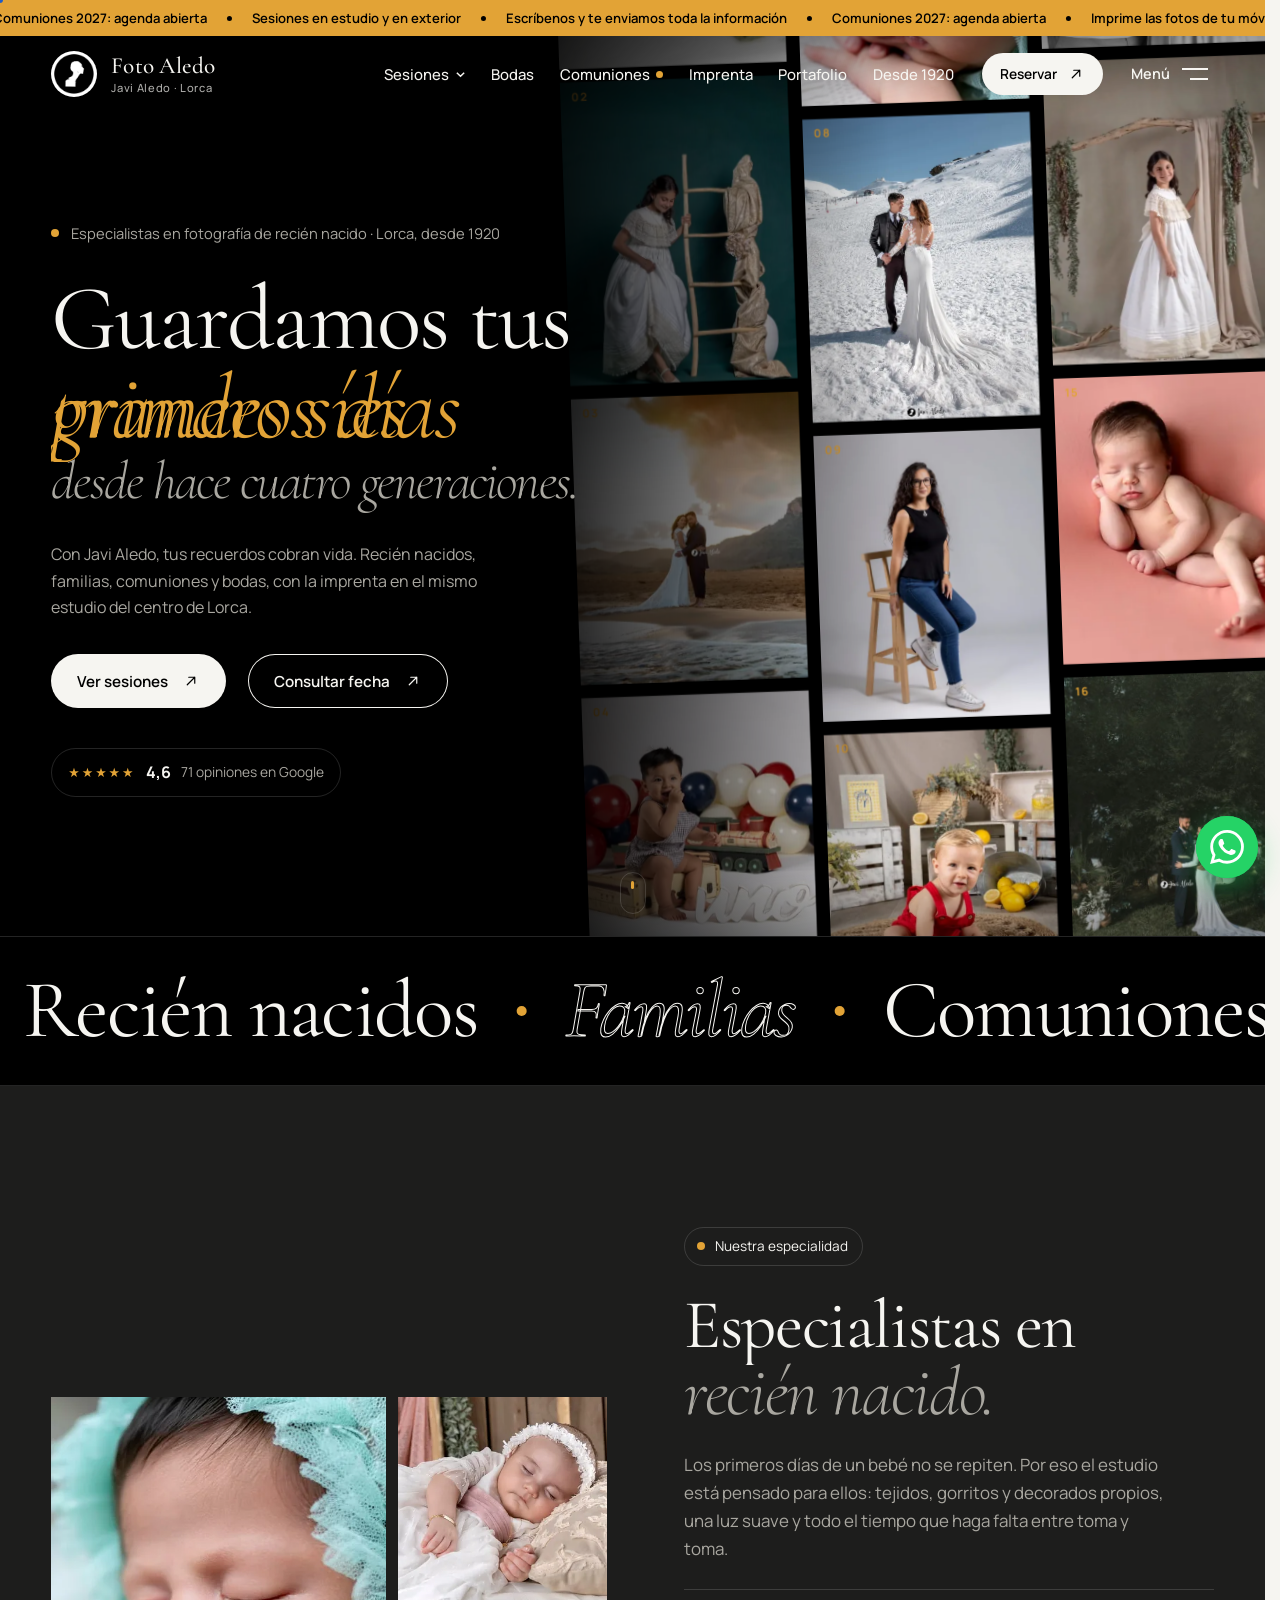
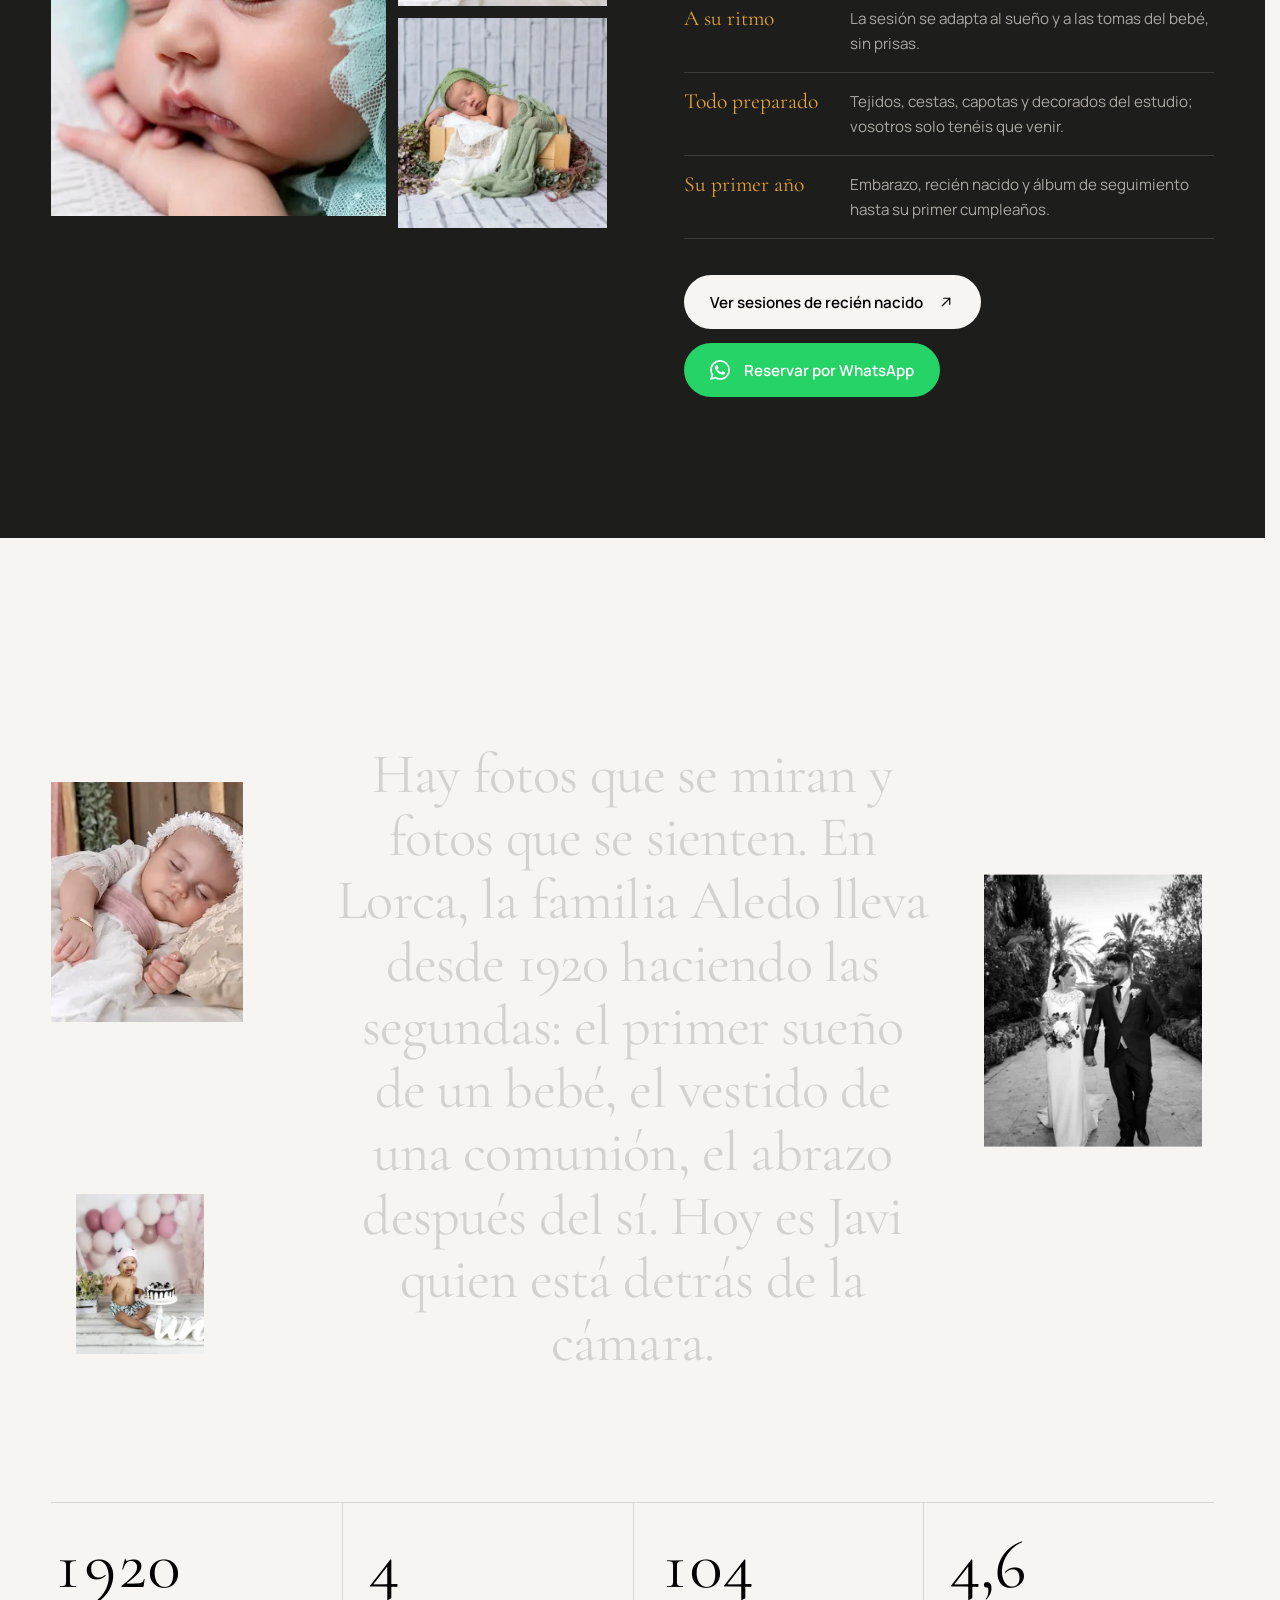
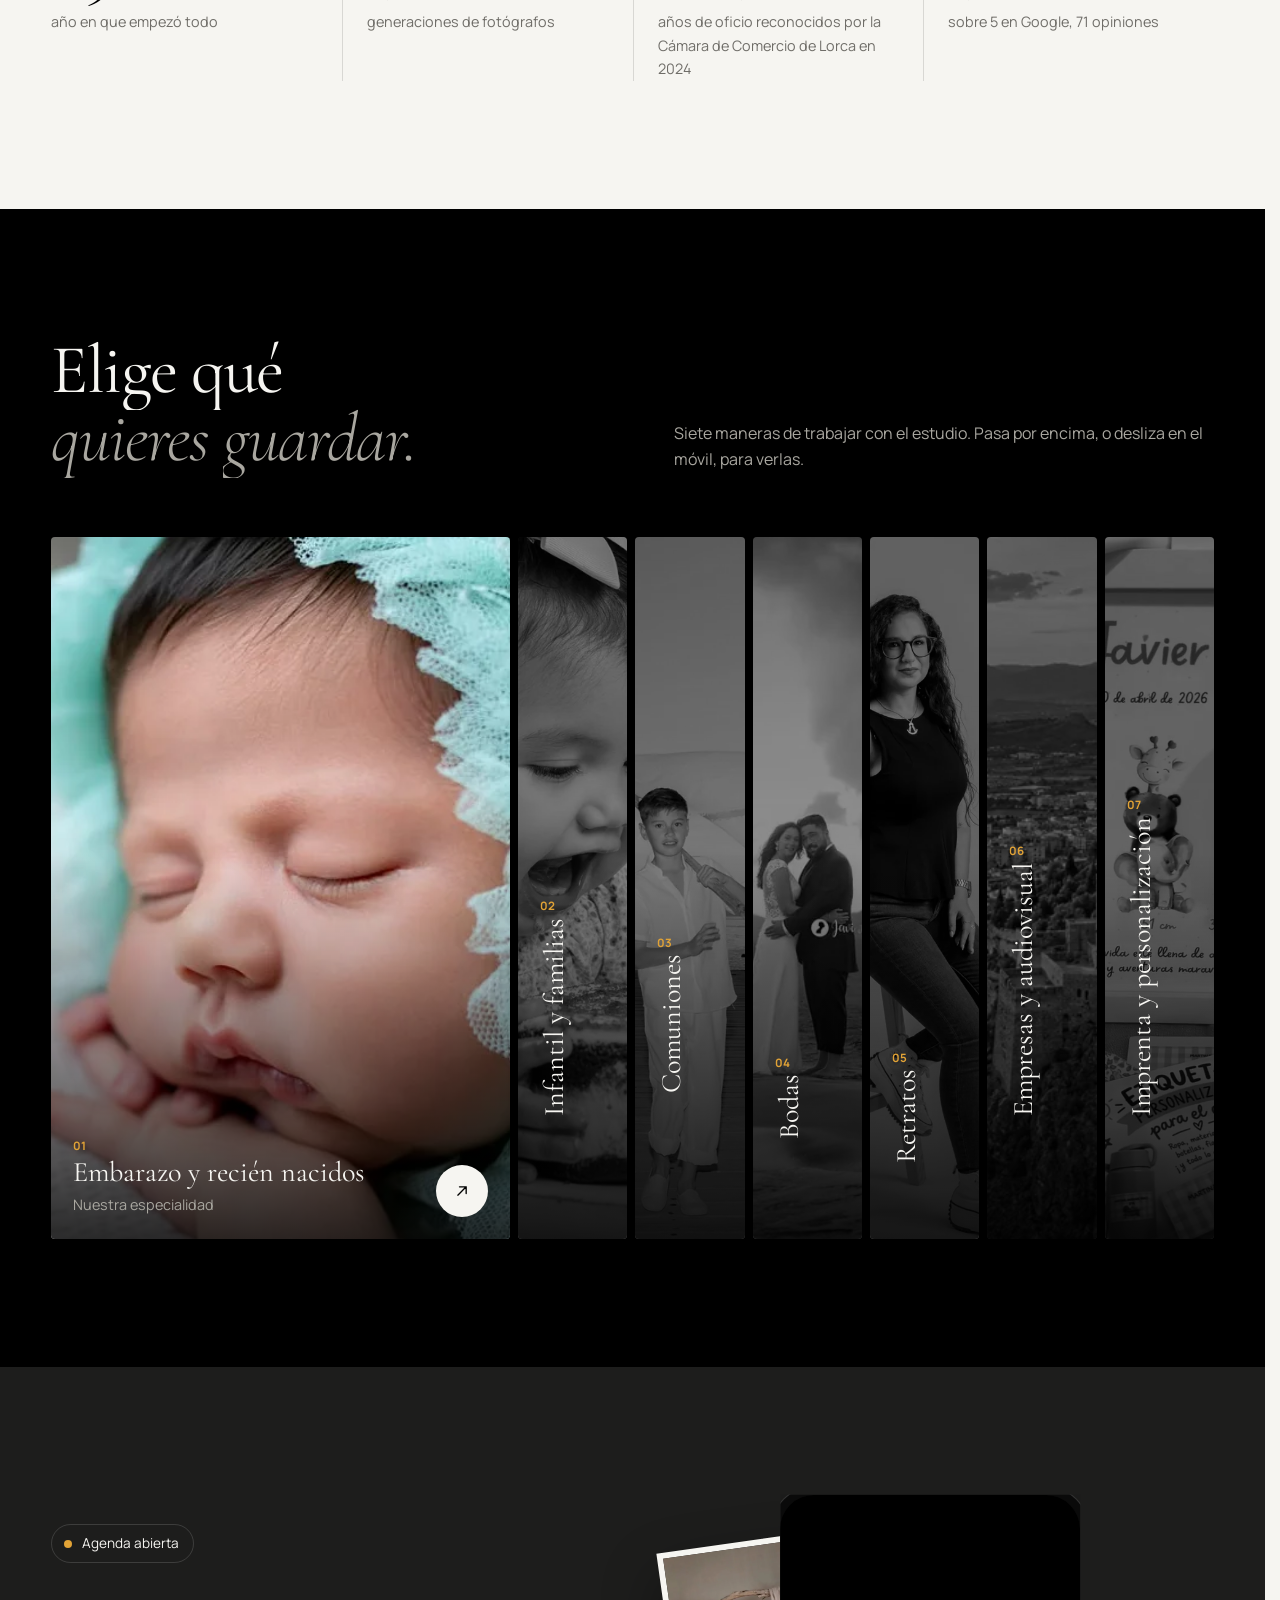
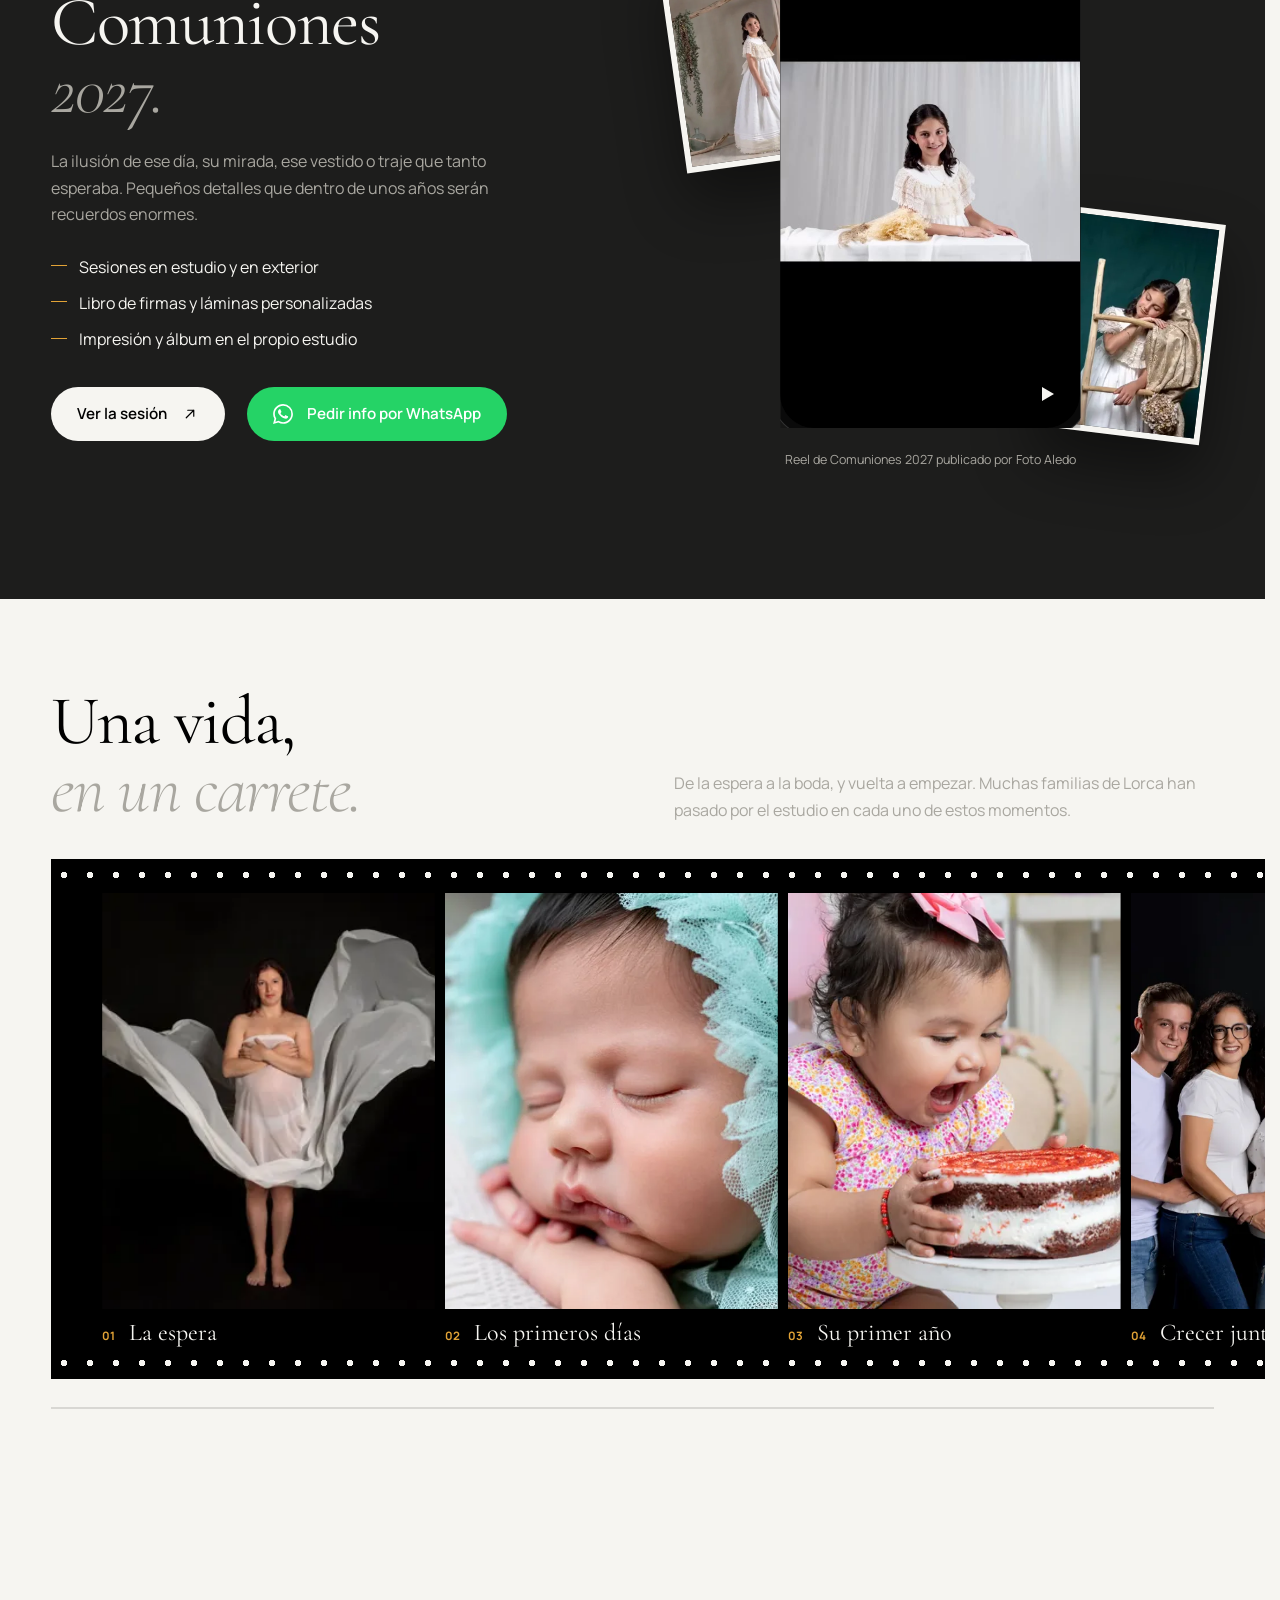
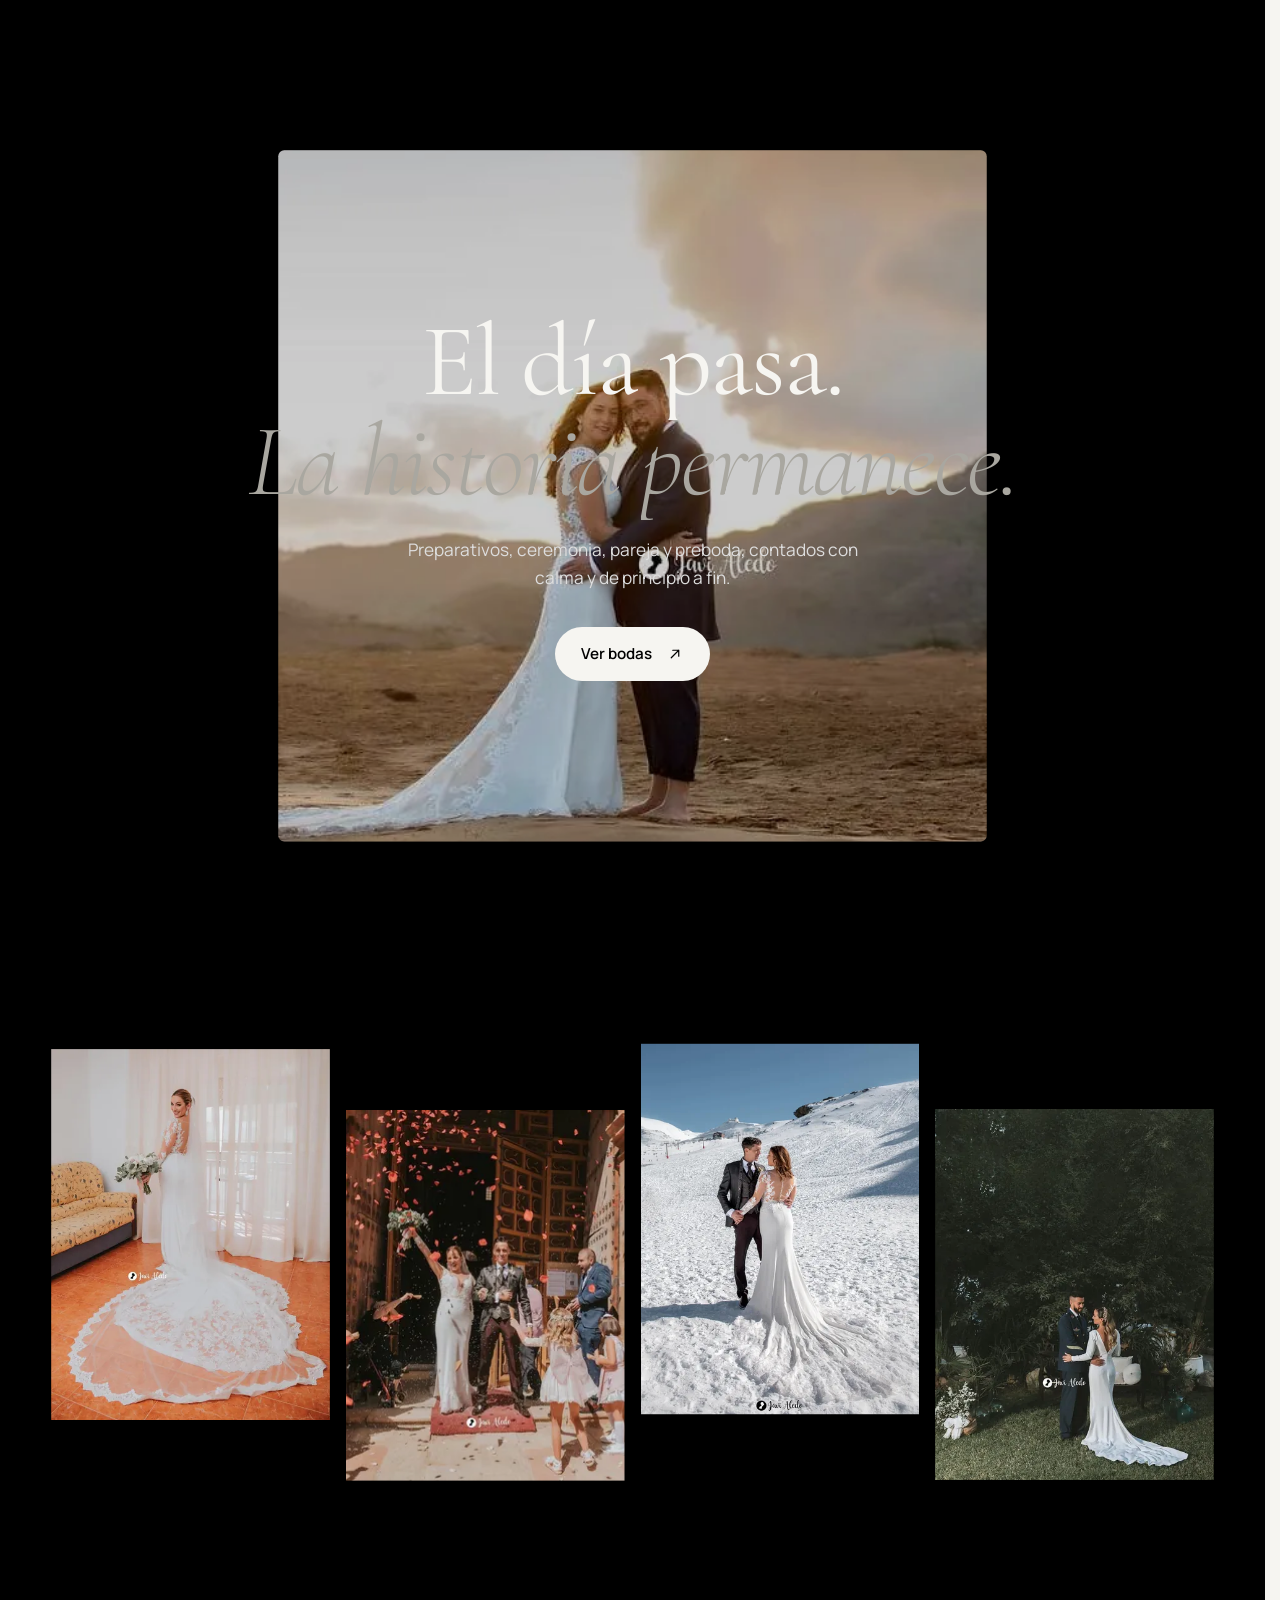
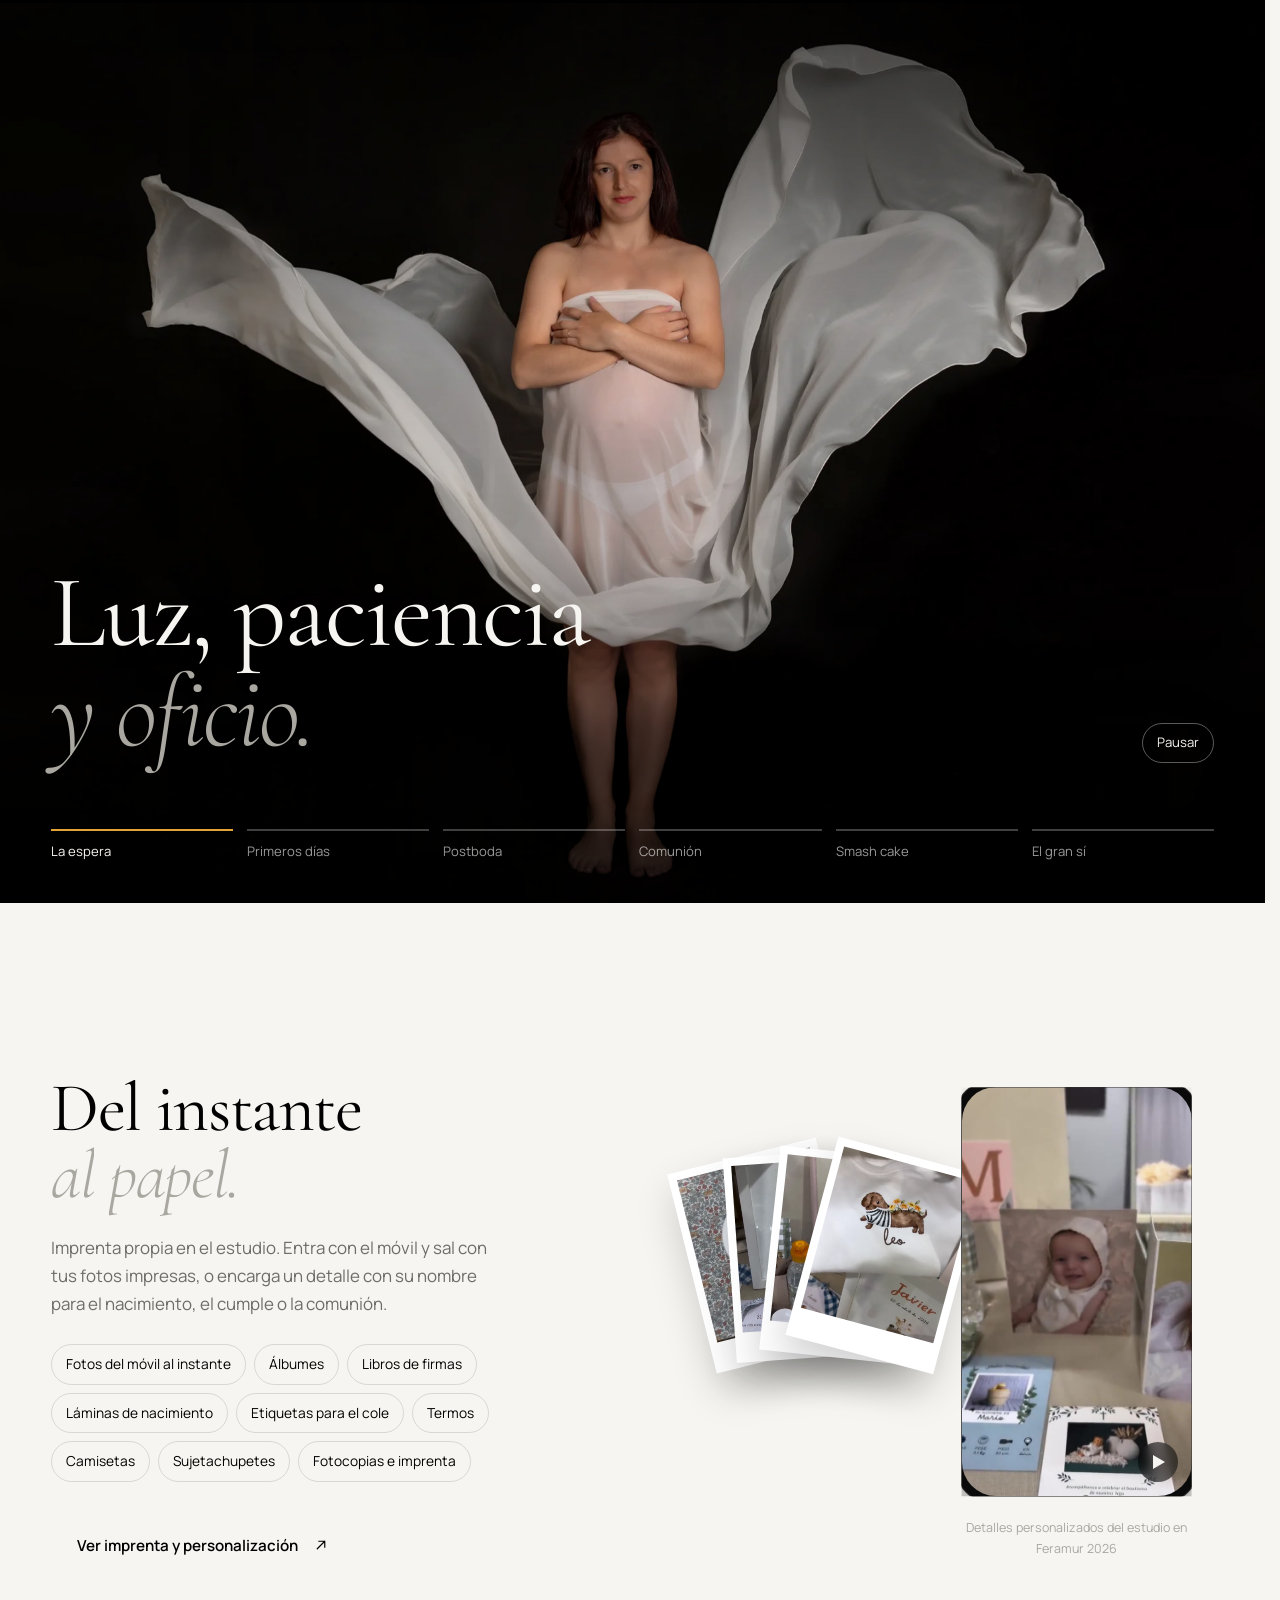
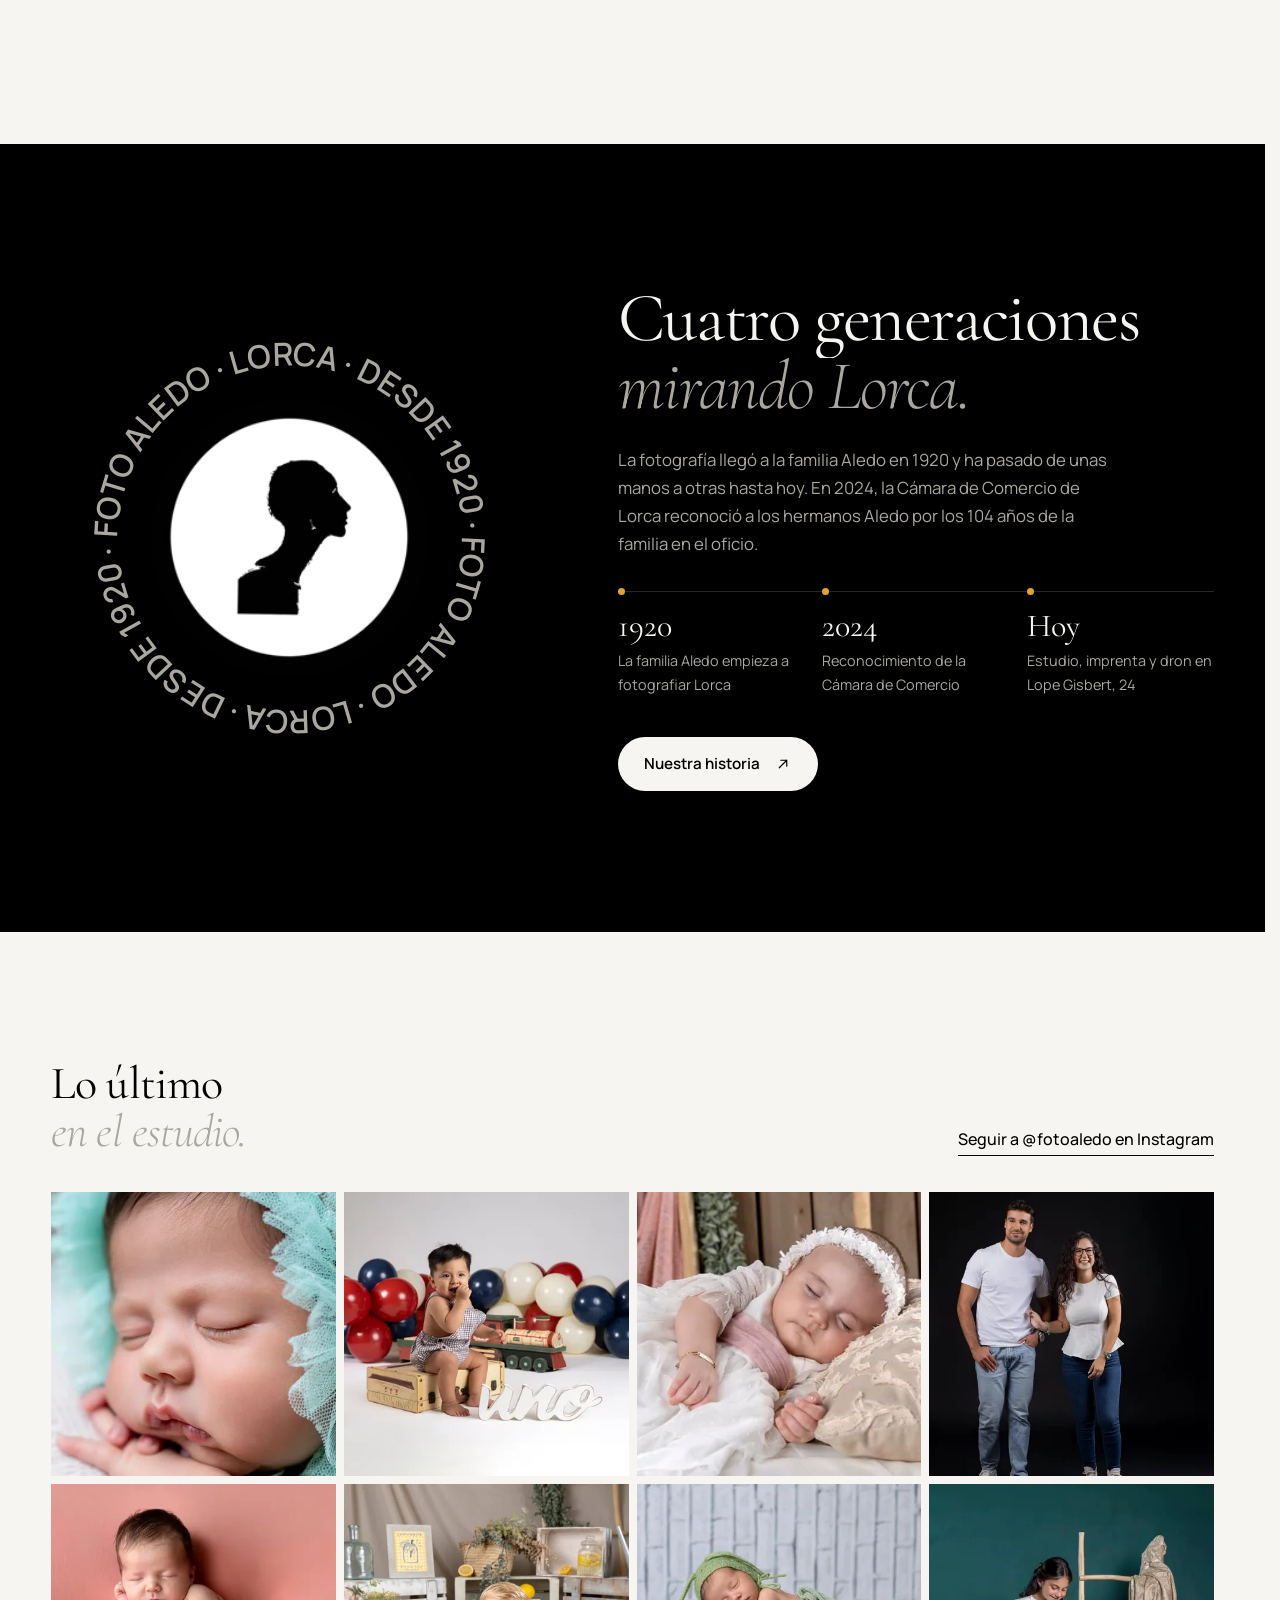
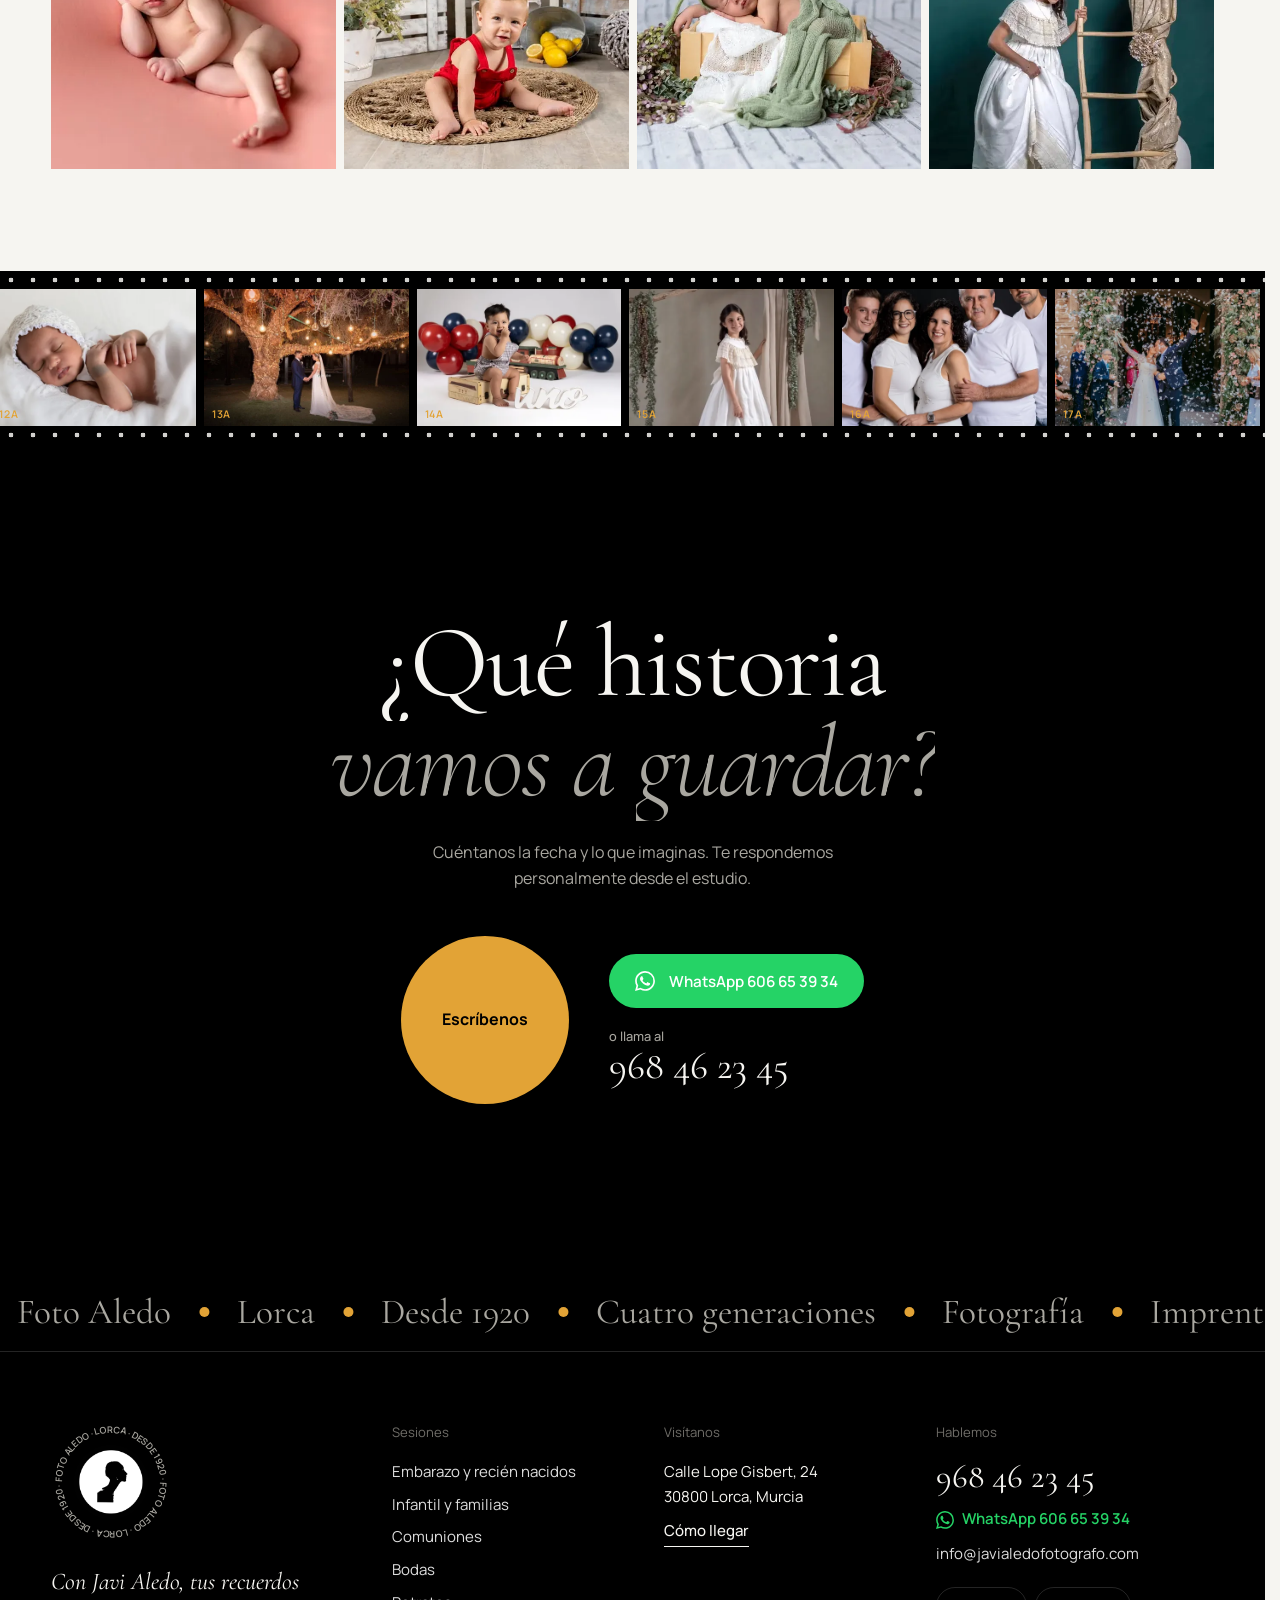
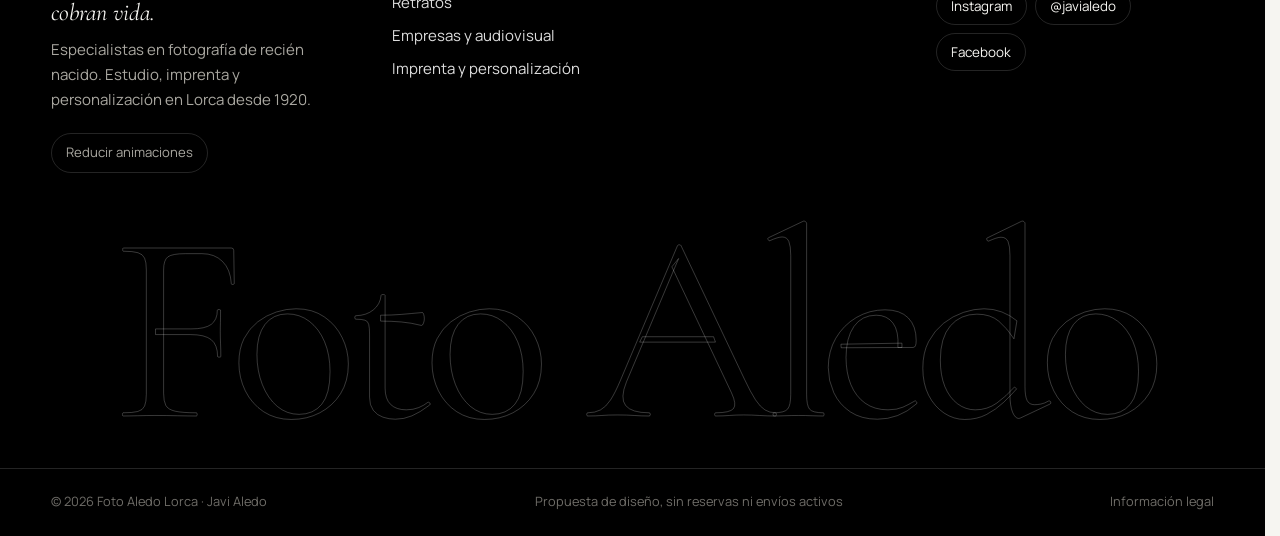
==== commit 91a975d4: "Fotos nuevas: dron sobre el castillo de Lorca, vista aérea, revelado, mostrador, bodegón y plató Co-" ====
--- a/index.html
+++ b/index.html
@@ -1 +1 @@
-<!doctype html><html lang="es" class="no-js"><head><meta charset="utf-8"><meta name="viewport" content="width=device-width, initial-scale=1"><meta name="robots" content="noindex, nofollow, noarchive"><meta name="theme-color" content="#000000"><title>Fotógrafo de recién nacido en Lorca desde 1920 | Foto Aledo Lorca</title><meta name="description" content="Foto Aledo, especialistas en fotografía de recién nacido en Lorca desde 1920: newborn, embarazo, familias, comuniones, bodas, retratos, imprenta y personalización."><meta property="og:title" content="Fotógrafo de recién nacido en Lorca desde 1920 | Foto Aledo"><meta property="og:description" content="Foto Aledo, especialistas en fotografía de recién nacido en Lorca desde 1920: newborn, embarazo, familias, comuniones, bodas, retratos, imprenta y personalización."><meta property="og:type" content="website"><meta property="og:image" content="assets/220.webp"><meta property="og:locale" content="es_ES"><link rel="icon" href="assets/logo.webp"><link rel="stylesheet" href="assets/fonts/editorial.css"><link rel="stylesheet" href="assets/fonts/sans.css"><link rel="stylesheet" href="styles.css?v=3.0"><script>(function(d){d.classList.replace("no-js","js");try{if(localStorage.getItem("fa-motion")==="reduce"){d.classList.add("reduce");return}if(matchMedia("(prefers-reduced-motion: reduce)").matches)return;if(sessionStorage.getItem("fa-shutter")==="1")d.classList.add("is-entering");if(!sessionStorage.getItem("fa-intro"))d.classList.add("intro");}catch(e){}})(document.documentElement)</script><script src="config.js" defer></script><script src="app.js?v=3.0" defer></script></head><body data-page="index" data-theme="dark"><div class="preloader" aria-hidden="true"><div class="pl-aperture"><img src="assets/logo.webp" alt="" width="120" height="120"></div><p class="pl-count"><span data-pl-year>1920</span></p><p class="pl-text">Foto Aledo · Lorca</p></div><a class="skip" href="#contenido">Saltar al contenido</a><div class="progress" aria-hidden="true"><span></span></div><a class="announce" href="comuniones.html"><div class="marquee announce-marquee" data-marquee data-speed="0.6" aria-hidden="true"><div class="marquee-track"><div class="marquee-set"><span>Comuniones 2027: agenda abierta</span><i aria-hidden="true"></i><span>Sesiones en estudio y en exterior</span><i aria-hidden="true"></i><span>Escríbenos y te enviamos toda la información</span><i aria-hidden="true"></i><span>Comuniones 2027: agenda abierta</span><i aria-hidden="true"></i><span>Imprime las fotos de tu móvil al instante</span><i aria-hidden="true"></i></div><div class="marquee-set"><span>Comuniones 2027: agenda abierta</span><i aria-hidden="true"></i><span>Sesiones en estudio y en exterior</span><i aria-hidden="true"></i><span>Escríbenos y te enviamos toda la información</span><i aria-hidden="true"></i><span>Comuniones 2027: agenda abierta</span><i aria-hidden="true"></i><span>Imprime las fotos de tu móvil al instante</span><i aria-hidden="true"></i></div></div></div><span class="sr-only">Comuniones 2027: agenda abierta. Ver información.</span></a><header class="header" data-header><div class="header-inner"><a class="brand" href="index.html" aria-label="Foto Aledo, inicio"><span class="logo-ring" aria-hidden="true"><svg viewBox="0 0 100 100"><defs><path id="ringh" d="M50,50 m-41,0 a41,41 0 1,1 82,0 a41,41 0 1,1 -82,0"/></defs><text><textPath href="#ringh" textLength="256" lengthAdjust="spacing">Foto Aledo · Lorca · desde 1920 · Foto Aledo · Lorca · desde 1920 ·</textPath></text></svg></span><img src="assets/logo.webp" alt="" width="46" height="46"><span class="brand-word">Foto Aledo<small>Javi Aledo · Lorca</small></span></a><nav class="nav" aria-label="Principal"><ul><li class="has-mega"><button type="button" class="nav-btn" aria-expanded="false" aria-controls="mega" data-mega-toggle>Sesiones<svg viewBox="0 0 12 12" aria-hidden="true"><path d="M2 4l4 4 4-4"/></svg></button><div class="mega" id="mega" data-mega><div class="mega-inner"><div class="mega-col"><p class="mega-label">Sesiones y servicios</p><ul class="mega-list"><li><a href="embarazo-recien-nacidos.html" data-preview="951"><span class="mega-name">Embarazo y newborn</span><span class="mega-short">Nuestra especialidad</span></a></li><li><a href="infantil-familias.html" data-preview="1056"><span class="mega-name">Infantil y familias</span><span class="mega-short">Smash cake, bautizos y familias</span></a></li><li><a href="comuniones.html" data-preview="960"><span class="mega-name">Comuniones 2027</span><span class="mega-short">Agenda 2027 abierta</span><span class="badge">2027</span></a></li><li><a href="bodas.html" data-preview="1003"><span class="mega-name">Bodas y preboda</span><span class="mega-short">Preboda, boda y postboda</span></a></li><li><a href="retratos.html" data-preview="602"><span class="mega-name">Retratos</span><span class="mega-short">Estudio y exterior</span></a></li><li><a href="empresas-audiovisual.html" data-preview="801"><span class="mega-name">Empresas, vídeo y dron</span><span class="mega-short">Eventos, producto, vídeo y dron</span></a></li><li><a href="impresion-personalizacion.html" data-preview="978"><span class="mega-name">Imprenta y personalización</span><span class="mega-short">Del móvil al papel, y con su nombre</span></a></li></ul></div><div class="mega-preview" aria-hidden="true"><span class="mega-img" data-for="951"><img src="assets/951.webp" alt="" width="476" height="597" loading="lazy" decoding="async"></span><span class="mega-img" data-for="1056"><img src="assets/1056.webp" srcset="assets/1056-480.webp 480w, assets/1056-960.webp 960w, assets/1056.webp 2000w" sizes="420px" alt="" width="2000" height="2000" loading="lazy" decoding="async"></span><span class="mega-img" data-for="960"><img src="assets/960.webp" srcset="assets/960-480.webp 480w, assets/960.webp 720w" sizes="420px" alt="" width="720" height="1280" loading="lazy" decoding="async"></span><span class="mega-img" data-for="1003"><img src="assets/1003.webp" srcset="assets/1003-480.webp 480w, assets/1003-960.webp 960w, assets/1003.webp 1440w" sizes="420px" alt="" width="1440" height="1040" loading="lazy" decoding="async"></span><span class="mega-img" data-for="602"><img src="assets/602.webp" srcset="assets/602-480.webp 480w, assets/602-960.webp 960w, assets/602.webp 1441w" sizes="420px" alt="" width="1441" height="1920" loading="lazy" decoding="async"></span><span class="mega-img" data-for="801"><img src="assets/801.webp" alt="" width="1920" height="1280" loading="lazy" decoding="async"></span><span class="mega-img" data-for="978"><img src="assets/978.webp" srcset="assets/978-480.webp 480w, assets/978.webp 720w" sizes="420px" alt="" width="720" height="1280" loading="lazy" decoding="async"></span><span class="mega-caption">Elige una sesión</span></div><div class="mega-aside"><p class="mega-label">¿No sabes cuál?</p><p>Cuéntanos qué quieres guardar y te orientamos.</p><a class="mega-phone" href="tel:+34968462345" data-phone>968 46 23 45</a><a class="btn btn-wa btn-small" href="https://wa.me/34606653934?text=Hola%20Javi%2C%20he%20visto%20la%20web%20de%20Foto%20Aledo%20y%20me%20gustar%C3%ADa%20pedir%20informaci%C3%B3n." target="_blank" rel="noopener" data-wa="index"><svg class="wa-ico" viewBox="0 0 24 24" aria-hidden="true"><path fill="currentColor" d="M17.472 14.382c-.297-.149-1.758-.867-2.03-.967-.273-.099-.471-.148-.67.15-.197.297-.767.966-.94 1.164-.173.199-.347.223-.644.075-.297-.15-1.255-.463-2.39-1.475-.883-.788-1.48-1.761-1.653-2.059-.173-.297-.018-.458.13-.606.134-.133.298-.347.446-.52.149-.174.198-.298.298-.497.099-.198.05-.371-.025-.52-.075-.149-.669-1.612-.916-2.207-.242-.579-.487-.5-.669-.51-.173-.008-.371-.01-.57-.01-.198 0-.52.074-.792.372-.272.297-1.04 1.016-1.04 2.479 0 1.462 1.065 2.875 1.213 3.074.149.198 2.096 3.2 5.077 4.487.709.306 1.262.489 1.694.625.712.227 1.36.195 1.871.118.571-.085 1.758-.719 2.006-1.413.248-.694.248-1.289.173-1.413-.074-.124-.272-.198-.57-.347m-5.421 7.403h-.004a9.87 9.87 0 0 1-5.031-1.378l-.361-.214-3.741.982.998-3.648-.235-.374a9.86 9.86 0 0 1-1.51-5.26c.001-5.45 4.436-9.884 9.888-9.884 2.64 0 5.122 1.03 6.988 2.898a9.825 9.825 0 0 1 2.893 6.994c-.003 5.45-4.437 9.884-9.885 9.884m8.413-18.297A11.815 11.815 0 0 0 12.05 0C5.495 0 .16 5.335.157 11.892c0 2.096.547 4.142 1.588 5.945L.057 24l6.305-1.654a11.882 11.882 0 0 0 5.683 1.448h.005c6.554 0 11.89-5.335 11.893-11.893a11.821 11.821 0 0 0-3.48-8.413Z"/></svg><span>WhatsApp 606 65 39 34</span></a><a class="link" href="contacto.html">Escribir al estudio</a><a class="mega-all" href="portfolio.html">Ver todo el portafolio <svg class="ico" viewBox="0 0 24 24" aria-hidden="true"><path d="M7 17 17 7M9 7h8v8"/></svg></a></div></div></div></li><li><a href="bodas.html">Bodas</a></li><li><a href="comuniones.html">Comuniones <span class="dot" aria-label="agenda 2027 abierta"></span></a></li><li><a href="impresion-personalizacion.html">Imprenta</a></li><li><a href="portfolio.html">Portafolio</a></li><li><a href="historia.html">Desde 1920</a></li></ul></nav><div class="header-actions"><a class="btn btn-small" href="contacto.html" data-magnetic><span>Reservar</span><svg class="ico" viewBox="0 0 24 24" aria-hidden="true"><path d="M7 17 17 7M9 7h8v8"/></svg></a><button type="button" class="burger" aria-expanded="false" aria-controls="overlay" data-menu-toggle><span class="burger-label">Menú</span><span class="burger-lines" aria-hidden="true"><i></i><i></i></span></button></div></div></header><div class="overlay" id="overlay" data-overlay hidden><div class="ov-grid"><nav class="ov-nav" aria-label="Menú completo"><ul><li style="--i:0"><a href="index.html" data-preview="220" aria-current="page"><span class="ov-num">01</span><span class="ov-text">Inicio</span></a></li><li style="--i:1"><a href="bodas.html" data-preview="500"><span class="ov-num">02</span><span class="ov-text">Bodas</span></a></li><li style="--i:2"><a href="comuniones.html" data-preview="960"><span class="ov-num">03</span><span class="ov-text">Comuniones 2027</span></a></li><li style="--i:3"><a href="embarazo-recien-nacidos.html" data-preview="951"><span class="ov-num">04</span><span class="ov-text">Embarazo y recién nacidos</span></a></li><li style="--i:4"><a href="infantil-familias.html" data-preview="954"><span class="ov-num">05</span><span class="ov-text">Infantil y familias</span></a></li><li style="--i:5"><a href="retratos.html" data-preview="602"><span class="ov-num">06</span><span class="ov-text">Retratos</span></a></li><li style="--i:6"><a href="impresion-personalizacion.html" data-preview="978"><span class="ov-num">07</span><span class="ov-text">Imprenta y personalización</span></a></li><li style="--i:7"><a href="empresas-audiovisual.html" data-preview="801"><span class="ov-num">08</span><span class="ov-text">Empresas, vídeo y dron</span></a></li><li style="--i:8"><a href="portfolio.html" data-preview="507"><span class="ov-num">09</span><span class="ov-text">Portafolio</span></a></li><li style="--i:9"><a href="historia.html" data-preview="701"><span class="ov-num">10</span><span class="ov-text">Desde 1920</span></a></li><li style="--i:10"><a href="contacto.html" data-preview="950"><span class="ov-num">11</span><span class="ov-text">Contacto</span></a></li></ul></nav><div class="ov-visual" aria-hidden="true"><span class="ov-img" data-for="220"><img src="assets/220.webp" srcset="assets/220-480.webp 480w, assets/220-960.webp 960w, assets/220.webp 1920w" sizes="40vw" alt="" width="1920" height="1920" loading="lazy" decoding="async"></span><span class="ov-img" data-for="500"><img src="assets/500.webp" srcset="assets/500-480.webp 480w, assets/500-960.webp 960w, assets/500.webp 1920w" sizes="40vw" alt="" width="1920" height="1280" loading="lazy" decoding="async"></span><span class="ov-img" data-for="960"><img src="assets/960.webp" srcset="assets/960-480.webp 480w, assets/960.webp 720w" sizes="40vw" alt="" width="720" height="1280" loading="lazy" decoding="async"></span><span class="ov-img" data-for="951"><img src="assets/951.webp" alt="" width="476" height="597" loading="lazy" decoding="async"></span><span class="ov-img" data-for="954"><img src="assets/954.webp" srcset="assets/954-480.webp 480w, assets/954.webp 640w" sizes="40vw" alt="" width="640" height="528" loading="lazy" decoding="async"></span><span class="ov-img" data-for="602"><img src="assets/602.webp" srcset="assets/602-480.webp 480w, assets/602-960.webp 960w, assets/602.webp 1441w" sizes="40vw" alt="" width="1441" height="1920" loading="lazy" decoding="async"></span><span class="ov-img" data-for="978"><img src="assets/978.webp" srcset="assets/978-480.webp 480w, assets/978.webp 720w" sizes="40vw" alt="" width="720" height="1280" loading="lazy" decoding="async"></span><span class="ov-img" data-for="801"><img src="assets/801.webp" alt="" width="1920" height="1280" loading="lazy" decoding="async"></span><span class="ov-img" data-for="507"><img src="assets/507.webp" srcset="assets/507-480.webp 480w, assets/507.webp 960w" sizes="40vw" alt="" width="960" height="640" loading="lazy" decoding="async"></span><span class="ov-img" data-for="701"><img src="assets/701.webp" srcset="assets/701-480.webp 480w, assets/701-960.webp 960w, assets/701.webp 1080w" sizes="40vw" alt="" width="1080" height="1920" loading="lazy" decoding="async"></span><span class="ov-img" data-for="950"><img src="assets/950.webp" alt="" width="480" height="640" loading="lazy" decoding="async"></span></div><div class="ov-foot"><div><p class="mega-label">Estudio</p><p>Calle Lope Gisbert, 24 · 30800 Lorca, Murcia</p><a class="link" href="https://www.google.com/maps/search/?api=1&query=Foto+Aledo+Calle+Lope+Gisbert+24+Lorca" target="_blank" rel="noopener">Cómo llegar</a></div><div><p class="mega-label">Llámanos o escríbenos</p><a class="ov-big" href="tel:+34968462345" data-phone>968 46 23 45</a><a class="btn btn-wa btn-small" href="https://wa.me/34606653934?text=Hola%20Javi%2C%20he%20visto%20la%20web%20de%20Foto%20Aledo%20y%20me%20gustar%C3%ADa%20pedir%20informaci%C3%B3n." target="_blank" rel="noopener" data-wa="index"><svg class="wa-ico" viewBox="0 0 24 24" aria-hidden="true"><path fill="currentColor" d="M17.472 14.382c-.297-.149-1.758-.867-2.03-.967-.273-.099-.471-.148-.67.15-.197.297-.767.966-.94 1.164-.173.199-.347.223-.644.075-.297-.15-1.255-.463-2.39-1.475-.883-.788-1.48-1.761-1.653-2.059-.173-.297-.018-.458.13-.606.134-.133.298-.347.446-.52.149-.174.198-.298.298-.497.099-.198.05-.371-.025-.52-.075-.149-.669-1.612-.916-2.207-.242-.579-.487-.5-.669-.51-.173-.008-.371-.01-.57-.01-.198 0-.52.074-.792.372-.272.297-1.04 1.016-1.04 2.479 0 1.462 1.065 2.875 1.213 3.074.149.198 2.096 3.2 5.077 4.487.709.306 1.262.489 1.694.625.712.227 1.36.195 1.871.118.571-.085 1.758-.719 2.006-1.413.248-.694.248-1.289.173-1.413-.074-.124-.272-.198-.57-.347m-5.421 7.403h-.004a9.87 9.87 0 0 1-5.031-1.378l-.361-.214-3.741.982.998-3.648-.235-.374a9.86 9.86 0 0 1-1.51-5.26c.001-5.45 4.436-9.884 9.888-9.884 2.64 0 5.122 1.03 6.988 2.898a9.825 9.825 0 0 1 2.893 6.994c-.003 5.45-4.437 9.884-9.885 9.884m8.413-18.297A11.815 11.815 0 0 0 12.05 0C5.495 0 .16 5.335.157 11.892c0 2.096.547 4.142 1.588 5.945L.057 24l6.305-1.654a11.882 11.882 0 0 0 5.683 1.448h.005c6.554 0 11.89-5.335 11.893-11.893a11.821 11.821 0 0 0-3.48-8.413Z"/></svg><span>WhatsApp 606 65 39 34</span></a></div><div><p class="mega-label">Síguenos</p><a class="link" href="https://www.instagram.com/fotoaledo/" target="_blank" rel="noopener">Instagram @fotoaledo</a><a class="link" href="https://www.facebook.com/FotoAledoLorca/" target="_blank" rel="noopener">Facebook</a></div></div></div></div><main id="contenido"><section class="hero" data-hero><div class="hero-columns" aria-hidden="true"><div class="hc-col" data-vmarquee data-speed="0.55"><div class="hc-track"><figure class="hc-frame"><img src="assets/220.webp" srcset="assets/220-480.webp 480w, assets/220-960.webp 960w, assets/220.webp 1920w" sizes="(max-width: 760px) 45vw, 20vw" alt="" width="1920" height="1920" fetchpriority="high" decoding="async"><figcaption>01</figcaption></figure><figure class="hc-frame"><img src="assets/960.webp" srcset="assets/960-480.webp 480w, assets/960.webp 720w" sizes="(max-width: 760px) 45vw, 20vw" alt="" width="720" height="1280" fetchpriority="high" decoding="async"><figcaption>02</figcaption></figure><figure class="hc-frame"><img src="assets/1003.webp" srcset="assets/1003-480.webp 480w, assets/1003-960.webp 960w, assets/1003.webp 1440w" sizes="(max-width: 760px) 45vw, 20vw" alt="" width="1440" height="1040" loading="lazy" decoding="async"><figcaption>03</figcaption></figure><figure class="hc-frame"><img src="assets/954.webp" srcset="assets/954-480.webp 480w, assets/954.webp 640w" sizes="(max-width: 760px) 45vw, 20vw" alt="" width="640" height="528" loading="lazy" decoding="async"><figcaption>04</figcaption></figure><figure class="hc-frame"><img src="assets/211.webp" srcset="assets/211-480.webp 480w, assets/211-960.webp 960w, assets/211.webp 1920w" sizes="(max-width: 760px) 45vw, 20vw" alt="" width="1920" height="1440" loading="lazy" decoding="async"><figcaption>05</figcaption></figure><figure class="hc-frame"><img src="assets/1022.webp" srcset="assets/1022-480.webp 480w, assets/1022-960.webp 960w, assets/1022.webp 1440w" sizes="(max-width: 760px) 45vw, 20vw" alt="" width="1440" height="1440" loading="lazy" decoding="async"><figcaption>06</figcaption></figure><figure class="hc-frame"><img src="assets/220.webp" srcset="assets/220-480.webp 480w, assets/220-960.webp 960w, assets/220.webp 1920w" sizes="(max-width: 760px) 45vw, 20vw" alt="" width="1920" height="1920" fetchpriority="high" decoding="async"><figcaption>01</figcaption></figure><figure class="hc-frame"><img src="assets/960.webp" srcset="assets/960-480.webp 480w, assets/960.webp 720w" sizes="(max-width: 760px) 45vw, 20vw" alt="" width="720" height="1280" fetchpriority="high" decoding="async"><figcaption>02</figcaption></figure><figure class="hc-frame"><img src="assets/1003.webp" srcset="assets/1003-480.webp 480w, assets/1003-960.webp 960w, assets/1003.webp 1440w" sizes="(max-width: 760px) 45vw, 20vw" alt="" width="1440" height="1040" loading="lazy" decoding="async"><figcaption>03</figcaption></figure><figure class="hc-frame"><img src="assets/954.webp" srcset="assets/954-480.webp 480w, assets/954.webp 640w" sizes="(max-width: 760px) 45vw, 20vw" alt="" width="640" height="528" loading="lazy" decoding="async"><figcaption>04</figcaption></figure><figure class="hc-frame"><img src="assets/211.webp" srcset="assets/211-480.webp 480w, assets/211-960.webp 960w, assets/211.webp 1920w" sizes="(max-width: 760px) 45vw, 20vw" alt="" width="1920" height="1440" loading="lazy" decoding="async"><figcaption>05</figcaption></figure><figure class="hc-frame"><img src="assets/1022.webp" srcset="assets/1022-480.webp 480w, assets/1022-960.webp 960w, assets/1022.webp 1440w" sizes="(max-width: 760px) 45vw, 20vw" alt="" width="1440" height="1440" loading="lazy" decoding="async"><figcaption>06</figcaption></figure></div></div><div class="hc-col" data-vmarquee data-speed="-0.45"><div class="hc-track"><figure class="hc-frame"><img src="assets/951.webp" alt="" width="476" height="597" loading="lazy" decoding="async"><figcaption>07</figcaption></figure><figure class="hc-frame"><img src="assets/1013.webp" srcset="assets/1013-480.webp 480w, assets/1013-960.webp 960w, assets/1013.webp 1440w" sizes="(max-width: 760px) 45vw, 20vw" alt="" width="1440" height="1799" loading="lazy" decoding="async"><figcaption>08</figcaption></figure><figure class="hc-frame"><img src="assets/602.webp" srcset="assets/602-480.webp 480w, assets/602-960.webp 960w, assets/602.webp 1441w" sizes="(max-width: 760px) 45vw, 20vw" alt="" width="1441" height="1920" loading="lazy" decoding="async"><figcaption>09</figcaption></figure><figure class="hc-frame"><img src="assets/956.webp" srcset="assets/956-480.webp 480w, assets/956.webp 640w" sizes="(max-width: 760px) 45vw, 20vw" alt="" width="640" height="600" loading="lazy" decoding="async"><figcaption>10</figcaption></figure><figure class="hc-frame"><img src="assets/1027.webp" srcset="assets/1027-480.webp 480w, assets/1027-960.webp 960w, assets/1027.webp 1440w" sizes="(max-width: 760px) 45vw, 20vw" alt="" width="1440" height="1260" loading="lazy" decoding="async"><figcaption>11</figcaption></figure><figure class="hc-frame"><img src="assets/1008.webp" srcset="assets/1008-480.webp 480w, assets/1008-960.webp 960w, assets/1008.webp 1440w" sizes="(max-width: 760px) 45vw, 20vw" alt="" width="1440" height="1107" loading="lazy" decoding="async"><figcaption>12</figcaption></figure><figure class="hc-frame"><img src="assets/951.webp" alt="" width="476" height="597" loading="lazy" decoding="async"><figcaption>07</figcaption></figure><figure class="hc-frame"><img src="assets/1013.webp" srcset="assets/1013-480.webp 480w, assets/1013-960.webp 960w, assets/1013.webp 1440w" sizes="(max-width: 760px) 45vw, 20vw" alt="" width="1440" height="1799" loading="lazy" decoding="async"><figcaption>08</figcaption></figure><figure class="hc-frame"><img src="assets/602.webp" srcset="assets/602-480.webp 480w, assets/602-960.webp 960w, assets/602.webp 1441w" sizes="(max-width: 760px) 45vw, 20vw" alt="" width="1441" height="1920" loading="lazy" decoding="async"><figcaption>09</figcaption></figure><figure class="hc-frame"><img src="assets/956.webp" srcset="assets/956-480.webp 480w, assets/956.webp 640w" sizes="(max-width: 760px) 45vw, 20vw" alt="" width="640" height="600" loading="lazy" decoding="async"><figcaption>10</figcaption></figure><figure class="hc-frame"><img src="assets/1027.webp" srcset="assets/1027-480.webp 480w, assets/1027-960.webp 960w, assets/1027.webp 1440w" sizes="(max-width: 760px) 45vw, 20vw" alt="" width="1440" height="1260" loading="lazy" decoding="async"><figcaption>11</figcaption></figure><figure class="hc-frame"><img src="assets/1008.webp" srcset="assets/1008-480.webp 480w, assets/1008-960.webp 960w, assets/1008.webp 1440w" sizes="(max-width: 760px) 45vw, 20vw" alt="" width="1440" height="1107" loading="lazy" decoding="async"><figcaption>12</figcaption></figure></div></div><div class="hc-col" data-vmarquee data-speed="0.65"><div class="hc-track"><figure class="hc-frame"><img src="assets/229.webp" srcset="assets/229-480.webp 480w, assets/229-960.webp 960w, assets/229.webp 1920w" sizes="(max-width: 760px) 45vw, 20vw" alt="" width="1920" height="1920" loading="lazy" decoding="async"><figcaption>13</figcaption></figure><figure class="hc-frame"><img src="assets/961.webp" srcset="assets/961-480.webp 480w, assets/961.webp 720w" sizes="(max-width: 760px) 45vw, 20vw" alt="" width="720" height="1280" loading="lazy" decoding="async"><figcaption>14</figcaption></figure><figure class="hc-frame"><img src="assets/955.webp" srcset="assets/955-480.webp 480w, assets/955.webp 640w" sizes="(max-width: 760px) 45vw, 20vw" alt="" width="640" height="511" loading="lazy" decoding="async"><figcaption>15</figcaption></figure><figure class="hc-frame"><img src="assets/1011.webp" srcset="assets/1011-480.webp 480w, assets/1011-960.webp 960w, assets/1011.webp 1440w" sizes="(max-width: 760px) 45vw, 20vw" alt="" width="1440" height="1800" loading="lazy" decoding="async"><figcaption>16</figcaption></figure><figure class="hc-frame"><img src="assets/950.webp" alt="" width="480" height="640" loading="lazy" decoding="async"><figcaption>17</figcaption></figure><figure class="hc-frame"><img src="assets/978.webp" srcset="assets/978-480.webp 480w, assets/978.webp 720w" sizes="(max-width: 760px) 45vw, 20vw" alt="" width="720" height="1280" loading="lazy" decoding="async"><figcaption>18</figcaption></figure><figure class="hc-frame"><img src="assets/229.webp" srcset="assets/229-480.webp 480w, assets/229-960.webp 960w, assets/229.webp 1920w" sizes="(max-width: 760px) 45vw, 20vw" alt="" width="1920" height="1920" loading="lazy" decoding="async"><figcaption>13</figcaption></figure><figure class="hc-frame"><img src="assets/961.webp" srcset="assets/961-480.webp 480w, assets/961.webp 720w" sizes="(max-width: 760px) 45vw, 20vw" alt="" width="720" height="1280" loading="lazy" decoding="async"><figcaption>14</figcaption></figure><figure class="hc-frame"><img src="assets/955.webp" srcset="assets/955-480.webp 480w, assets/955.webp 640w" sizes="(max-width: 760px) 45vw, 20vw" alt="" width="640" height="511" loading="lazy" decoding="async"><figcaption>15</figcaption></figure><figure class="hc-frame"><img src="assets/1011.webp" srcset="assets/1011-480.webp 480w, assets/1011-960.webp 960w, assets/1011.webp 1440w" sizes="(max-width: 760px) 45vw, 20vw" alt="" width="1440" height="1800" loading="lazy" decoding="async"><figcaption>16</figcaption></figure><figure class="hc-frame"><img src="assets/950.webp" alt="" width="480" height="640" loading="lazy" decoding="async"><figcaption>17</figcaption></figure><figure class="hc-frame"><img src="assets/978.webp" srcset="assets/978-480.webp 480w, assets/978.webp 720w" sizes="(max-width: 760px) 45vw, 20vw" alt="" width="720" height="1280" loading="lazy" decoding="async"><figcaption>18</figcaption></figure></div></div></div><div class="hero-copy"><p class="hero-kicker"><span class="rec" aria-hidden="true"></span>Especialistas en fotografía de recién nacido · Lorca, desde 1920</p><h1 class="hero-title"><span class="line"><span>Guardamos tus</span></span><span class="line line-rot"><span><span class="rotator" data-rotator aria-live="off"><span class="rot-word">primeros días</span><span class="rot-word">grandes síes</span><span class="rot-word">comuniones</span><span class="rot-word">familias</span><span class="rot-word">cumpleaños</span><span class="rot-word">retratos</span></span></span></span><span class="line"><span class="it">desde hace cuatro generaciones.</span></span></h1><p class="hero-lead">Con Javi Aledo, tus recuerdos cobran vida. Recién nacidos, familias, comuniones y bodas, con la imprenta en el mismo estudio del centro de Lorca.</p><div class="hero-actions"><a class="btn" href="#sesiones" data-magnetic><span>Ver sesiones</span><svg class="ico" viewBox="0 0 24 24" aria-hidden="true"><path d="M7 17 17 7M9 7h8v8"/></svg></a><a class="btn btn-ghost" href="contacto.html" data-magnetic><span>Consultar fecha</span><svg class="ico" viewBox="0 0 24 24" aria-hidden="true"><path d="M7 17 17 7M9 7h8v8"/></svg></a></div><a class="hero-rating" href="https://share.google/WEuA4GiwAOQ4EAxQy" target="_blank" rel="noopener"><span class="stars" aria-hidden="true">★★★★★</span><b>4,6</b><span>71 opiniones en Google</span></a></div><a class="hero-scroll" href="#manifiesto" aria-label="Seguir bajando"><span></span></a></section><div class="marquee big-marquee" data-marquee data-speed="1.1" aria-hidden="true"><div class="marquee-track"><div class="marquee-set"><span>Recién nacidos</span><i aria-hidden="true"></i><span>Familias</span><i aria-hidden="true"></i><span>Comuniones 2027</span><i aria-hidden="true"></i><span>Bodas</span><i aria-hidden="true"></i><span>Retratos</span><i aria-hidden="true"></i><span>Imprenta</span><i aria-hidden="true"></i><span>Dron</span><i aria-hidden="true"></i></div><div class="marquee-set"><span>Recién nacidos</span><i aria-hidden="true"></i><span>Familias</span><i aria-hidden="true"></i><span>Comuniones 2027</span><i aria-hidden="true"></i><span>Bodas</span><i aria-hidden="true"></i><span>Retratos</span><i aria-hidden="true"></i><span>Imprenta</span><i aria-hidden="true"></i><span>Dron</span><i aria-hidden="true"></i></div></div></div><section class="specialty" data-theme="dark"><div class="wrap spec-grid"><div class="spec-media"><div class="spec-main"><button type="button" class="shot " data-full="assets/951.webp" data-caption="Recién nacido en el estudio Foto Aledo" aria-label="Ampliar fotografía: Recién nacido en el estudio Foto Aledo"><span class="shot-frame"><img src="assets/951.webp" alt="Recién nacido dormido con capota de tul turquesa" width="476" height="597" loading="lazy" decoding="async"></span></button></div><div class="spec-side"><button type="button" class="shot " data-full="assets/952.webp" data-caption="Recién nacida dormida con diadema de flores" aria-label="Ampliar fotografía: Recién nacida dormida con diadema de flores"><span class="shot-frame"><img src="assets/952.webp" srcset="assets/952-480.webp 480w, assets/952.webp 640w" sizes="22vw" alt="Recién nacida dormida con diadema de flores" width="640" height="480" loading="lazy" decoding="async"></span></button><button type="button" class="shot " data-full="assets/953.webp" data-caption="Recién nacido con gorro verde dormido en una caja de madera" aria-label="Ampliar fotografía: Recién nacido con gorro verde dormido en una caja de madera"><span class="shot-frame"><img src="assets/953.webp" srcset="assets/953-480.webp 480w, assets/953.webp 640w" sizes="22vw" alt="Recién nacido con gorro verde dormido en una caja de madera" width="640" height="640" loading="lazy" decoding="async"></span></button></div></div><div class="spec-copy"><p class="pill"><span class="rec" aria-hidden="true"></span>Nuestra especialidad</p><h2 class="h-xl" data-split>Especialistas en <em>recién nacido.</em></h2><p>Los primeros días de un bebé no se repiten. Por eso el estudio está pensado para ellos: tejidos, gorritos y decorados propios, una luz suave y todo el tiempo que haga falta entre toma y toma.</p><ul class="spec-list"><li><b>A su ritmo</b><span>La sesión se adapta al sueño y a las tomas del bebé, sin prisas.</span></li><li><b>Todo preparado</b><span>Tejidos, cestas, capotas y decorados del estudio; vosotros solo tenéis que venir.</span></li><li><b>Su primer año</b><span>Embarazo, recién nacido y álbum de seguimiento hasta su primer cumpleaños.</span></li></ul><div class="hero-actions"><a class="btn" href="embarazo-recien-nacidos.html" data-magnetic><span>Ver sesiones de recién nacido</span><svg class="ico" viewBox="0 0 24 24" aria-hidden="true"><path d="M7 17 17 7M9 7h8v8"/></svg></a><a class="btn btn-wa" href="https://wa.me/34606653934?text=Hola%20Javi%2C%20me%20gustar%C3%ADa%20informaci%C3%B3n%20sobre%20una%20sesi%C3%B3n%20de%20embarazo%20y/o%20reci%C3%A9n%20nacido.%20Mi%20fecha%20prevista%20de%20parto%20es%3A%20" target="_blank" rel="noopener" data-wa="embarazo-recien-nacidos"><svg class="wa-ico" viewBox="0 0 24 24" aria-hidden="true"><path fill="currentColor" d="M17.472 14.382c-.297-.149-1.758-.867-2.03-.967-.273-.099-.471-.148-.67.15-.197.297-.767.966-.94 1.164-.173.199-.347.223-.644.075-.297-.15-1.255-.463-2.39-1.475-.883-.788-1.48-1.761-1.653-2.059-.173-.297-.018-.458.13-.606.134-.133.298-.347.446-.52.149-.174.198-.298.298-.497.099-.198.05-.371-.025-.52-.075-.149-.669-1.612-.916-2.207-.242-.579-.487-.5-.669-.51-.173-.008-.371-.01-.57-.01-.198 0-.52.074-.792.372-.272.297-1.04 1.016-1.04 2.479 0 1.462 1.065 2.875 1.213 3.074.149.198 2.096 3.2 5.077 4.487.709.306 1.262.489 1.694.625.712.227 1.36.195 1.871.118.571-.085 1.758-.719 2.006-1.413.248-.694.248-1.289.173-1.413-.074-.124-.272-.198-.57-.347m-5.421 7.403h-.004a9.87 9.87 0 0 1-5.031-1.378l-.361-.214-3.741.982.998-3.648-.235-.374a9.86 9.86 0 0 1-1.51-5.26c.001-5.45 4.436-9.884 9.888-9.884 2.64 0 5.122 1.03 6.988 2.898a9.825 9.825 0 0 1 2.893 6.994c-.003 5.45-4.437 9.884-9.885 9.884m8.413-18.297A11.815 11.815 0 0 0 12.05 0C5.495 0 .16 5.335.157 11.892c0 2.096.547 4.142 1.588 5.945L.057 24l6.305-1.654a11.882 11.882 0 0 0 5.683 1.448h.005c6.554 0 11.89-5.335 11.893-11.893a11.821 11.821 0 0 0-3.48-8.413Z"/></svg><span>Reservar por WhatsApp</span></a></div></div></div></section><section class="manifesto" id="manifiesto"><div class="mf-float mf-a" data-parallax="-0.12"><img src="assets/952.webp" srcset="assets/952-480.webp 480w, assets/952.webp 640w" sizes="22vw" alt="Recién nacida dormida con diadema de flores" width="640" height="480" loading="lazy" decoding="async"></div><div class="mf-float mf-b" data-parallax="0.1"><img src="assets/505.webp" srcset="assets/505-480.webp 480w, assets/505.webp 960w" sizes="22vw" alt="Recién casados de la mano, en blanco y negro" width="960" height="640" loading="lazy" decoding="async"></div><div class="mf-float mf-c" data-parallax="-0.06"><img src="assets/703.webp" srcset="assets/703-480.webp 480w, assets/703-960.webp 960w, assets/703.webp 1200w" sizes="22vw" alt="Primer cumpleaños con tarta y globos" width="1200" height="900" loading="lazy" decoding="async"></div><p class="mf-text" data-fill>Hay fotos que se miran y fotos que se sienten. En Lorca, la familia Aledo lleva desde 1920 haciendo las segundas: el primer sueño de un bebé, el vestido de una comunión, el abrazo después del sí. Hoy es Javi quien está detrás de la cámara.</p><div class="stats"><div class="stat"><b data-count="1920" data-from="1990">1920</b><span>año en que empezó todo</span></div><div class="stat"><b data-count="4">4</b><span>generaciones de fotógrafos</span></div><div class="stat"><b data-count="104">104</b><span>años de oficio reconocidos por la Cámara de Comercio de Lorca en 2024</span></div><div class="stat"><b data-count="4.6" data-decimals="1">4,6</b><span>sobre 5 en Google, 71 opiniones</span></div></div></section><section class="services" id="sesiones"><div class="wrap sec-head"><h2 class="h-xl" data-split>Elige qué <em>quieres guardar.</em></h2><p class="sec-lead">Siete maneras de trabajar con el estudio. Pasa por encima, o desliza en el móvil, para verlas.</p></div><div class="panels" data-panels><a class="panel" href="embarazo-recien-nacidos.html" style="--i:0"><span class="panel-img"><img src="assets/951.webp" alt="Recién nacido dormido con capota de tul turquesa" width="476" height="597" loading="lazy" decoding="async"></span><span class="panel-body"><span class="panel-num">01</span><span class="panel-name">Embarazo y recién nacidos</span><span class="panel-short">Nuestra especialidad</span><span class="panel-go"><svg class="ico" viewBox="0 0 24 24" aria-hidden="true"><path d="M7 17 17 7M9 7h8v8"/></svg></span></span></a><a class="panel" href="infantil-familias.html" style="--i:1"><span class="panel-img"><img src="assets/1056.webp" srcset="assets/1056-480.webp 480w, assets/1056-960.webp 960w, assets/1056.webp 2000w" sizes="(max-width: 900px) 80vw, 40vw" alt="Bebé comiendo su tarta en una sesión smash cake" width="2000" height="2000" loading="lazy" decoding="async"></span><span class="panel-body"><span class="panel-num">02</span><span class="panel-name">Infantil y familias</span><span class="panel-short">Smash cake, bautizos y familias</span><span class="panel-go"><svg class="ico" viewBox="0 0 24 24" aria-hidden="true"><path d="M7 17 17 7M9 7h8v8"/></svg></span></span></a><a class="panel" href="comuniones.html" style="--i:2"><span class="panel-img"><img src="assets/1055.webp" srcset="assets/1055-480.webp 480w, assets/1055-960.webp 960w, assets/1055.webp 1440w" sizes="(max-width: 900px) 80vw, 40vw" alt="Niño de comunión en un embarcadero sobre el mar al atardecer" width="1440" height="1440" loading="lazy" decoding="async"></span><span class="panel-body"><span class="panel-num">03</span><span class="panel-name">Comuniones</span><span class="panel-short">Agenda 2027 abierta</span><span class="badge">Agenda 2027</span><span class="panel-go"><svg class="ico" viewBox="0 0 24 24" aria-hidden="true"><path d="M7 17 17 7M9 7h8v8"/></svg></span></span></a><a class="panel" href="bodas.html" style="--i:3"><span class="panel-img"><img src="assets/1003.webp" srcset="assets/1003-480.webp 480w, assets/1003-960.webp 960w, assets/1003.webp 1440w" sizes="(max-width: 900px) 80vw, 40vw" alt="Novios abrazados en la orilla al atardecer" width="1440" height="1040" loading="lazy" decoding="async"></span><span class="panel-body"><span class="panel-num">04</span><span class="panel-name">Bodas</span><span class="panel-short">Preboda, boda y postboda</span><span class="panel-go"><svg class="ico" viewBox="0 0 24 24" aria-hidden="true"><path d="M7 17 17 7M9 7h8v8"/></svg></span></span></a><a class="panel" href="retratos.html" style="--i:4"><span class="panel-img"><img src="assets/602.webp" srcset="assets/602-480.webp 480w, assets/602-960.webp 960w, assets/602.webp 1441w" sizes="(max-width: 900px) 80vw, 40vw" alt="Joven sentada en una banqueta en el estudio" width="1441" height="1920" loading="lazy" decoding="async"></span><span class="panel-body"><span class="panel-num">05</span><span class="panel-name">Retratos</span><span class="panel-short">Estudio y exterior</span><span class="panel-go"><svg class="ico" viewBox="0 0 24 24" aria-hidden="true"><path d="M7 17 17 7M9 7h8v8"/></svg></span></span></a><a class="panel" href="empresas-audiovisual.html" style="--i:5"><span class="panel-img"><img src="assets/801.webp" alt="Copas y detalles de mesa en una inauguración" width="1920" height="1280" loading="lazy" decoding="async"></span><span class="panel-body"><span class="panel-num">06</span><span class="panel-name">Empresas y audiovisual</span><span class="panel-short">Eventos, producto, vídeo y dron</span><span class="panel-go"><svg class="ico" viewBox="0 0 24 24" aria-hidden="true"><path d="M7 17 17 7M9 7h8v8"/></svg></span></span></a><a class="panel" href="impresion-personalizacion.html" style="--i:6"><span class="panel-img"><img src="assets/978.webp" srcset="assets/978-480.webp 480w, assets/978.webp 720w" sizes="(max-width: 900px) 80vw, 40vw" alt="Lámina de nacimiento personalizada" width="720" height="1280" loading="lazy" decoding="async"></span><span class="panel-body"><span class="panel-num">07</span><span class="panel-name">Imprenta y personalización</span><span class="panel-short">Del móvil al papel, y con su nombre</span><span class="panel-go"><svg class="ico" viewBox="0 0 24 24" aria-hidden="true"><path d="M7 17 17 7M9 7h8v8"/></svg></span></span></a></div></section><section class="spotlight" data-theme="dark"><div class="wrap spot-grid"><div class="spot-copy"><p class="pill"><span class="rec" aria-hidden="true"></span>Agenda abierta</p><h2 class="h-xl" data-split>Comuniones <em>2027.</em></h2><p>La ilusión de ese día, su mirada, ese vestido o traje que tanto esperaba. Pequeños detalles que dentro de unos años serán recuerdos enormes.</p><ul class="ticks"><li>Sesiones en estudio y en exterior</li><li>Libro de firmas y láminas personalizadas</li><li>Impresión y álbum en el propio estudio</li></ul><div class="hero-actions"><a class="btn" href="comuniones.html" data-magnetic><span>Ver la sesión</span><svg class="ico" viewBox="0 0 24 24" aria-hidden="true"><path d="M7 17 17 7M9 7h8v8"/></svg></a><a class="btn btn-wa" href="https://wa.me/34606653934?text=Hola%20Javi%2C%20COMUNI%C3%93N.%20Me%20gustar%C3%ADa%20informaci%C3%B3n%20sobre%20las%20sesiones%20de%20Comuniones%202027.%20La%20fecha%20de%20la%20comuni%C3%B3n%20es%3A%20" target="_blank" rel="noopener" data-wa="comuniones"><svg class="wa-ico" viewBox="0 0 24 24" aria-hidden="true"><path fill="currentColor" d="M17.472 14.382c-.297-.149-1.758-.867-2.03-.967-.273-.099-.471-.148-.67.15-.197.297-.767.966-.94 1.164-.173.199-.347.223-.644.075-.297-.15-1.255-.463-2.39-1.475-.883-.788-1.48-1.761-1.653-2.059-.173-.297-.018-.458.13-.606.134-.133.298-.347.446-.52.149-.174.198-.298.298-.497.099-.198.05-.371-.025-.52-.075-.149-.669-1.612-.916-2.207-.242-.579-.487-.5-.669-.51-.173-.008-.371-.01-.57-.01-.198 0-.52.074-.792.372-.272.297-1.04 1.016-1.04 2.479 0 1.462 1.065 2.875 1.213 3.074.149.198 2.096 3.2 5.077 4.487.709.306 1.262.489 1.694.625.712.227 1.36.195 1.871.118.571-.085 1.758-.719 2.006-1.413.248-.694.248-1.289.173-1.413-.074-.124-.272-.198-.57-.347m-5.421 7.403h-.004a9.87 9.87 0 0 1-5.031-1.378l-.361-.214-3.741.982.998-3.648-.235-.374a9.86 9.86 0 0 1-1.51-5.26c.001-5.45 4.436-9.884 9.888-9.884 2.64 0 5.122 1.03 6.988 2.898a9.825 9.825 0 0 1 2.893 6.994c-.003 5.45-4.437 9.884-9.885 9.884m8.413-18.297A11.815 11.815 0 0 0 12.05 0C5.495 0 .16 5.335.157 11.892c0 2.096.547 4.142 1.588 5.945L.057 24l6.305-1.654a11.882 11.882 0 0 0 5.683 1.448h.005c6.554 0 11.89-5.335 11.893-11.893a11.821 11.821 0 0 0-3.48-8.413Z"/></svg><span>Pedir info por WhatsApp</span></a></div></div><div class="spot-media"><figure class="phone "><div class="phone-screen"><video data-autoplay muted loop playsinline preload="none" poster="assets/video/comuniones-poster.jpg" aria-label="Reel de Comuniones 2027 publicado por Foto Aledo"><source src="assets/video/comuniones.mp4" type="video/mp4"></video><button type="button" class="video-toggle" aria-label="Pausar vídeo" data-video-toggle><span></span></button></div><figcaption>Reel de Comuniones 2027 publicado por Foto Aledo</figcaption></figure><div class="spot-stack"><img class="stack-a" src="assets/961.webp" srcset="assets/961-480.webp 480w, assets/961.webp 720w" sizes="20vw" alt="Niña de comunión con vestido largo en un decorado claro" width="720" height="1280" loading="lazy" decoding="async"><img class="stack-b" src="assets/967.webp" srcset="assets/967-480.webp 480w, assets/967.webp 720w" sizes="20vw" alt="Niña de comunión apoyada en una escalera de madera" width="720" height="476" loading="lazy" decoding="async"></div></div></div></section><section class="life" data-hscroll><div class="life-sticky"><div class="life-head wrap"><h2 class="h-xl">Una vida, <em>en un carrete.</em></h2><p class="sec-lead">De la espera a la boda, y vuelta a empezar. Muchas familias de Lorca han pasado por el estudio en cada uno de estos momentos.</p></div><div class="life-track" data-htrack><div class="sprockets" aria-hidden="true"></div><a class="frame" href="embarazo-recien-nacidos.html"><span class="frame-img"><img src="assets/211.webp" srcset="assets/211-480.webp 480w, assets/211-960.webp 960w, assets/211.webp 1920w" sizes="(max-width: 900px) 70vw, 30vw" alt="Embarazada con una tela blanca en movimiento sobre fondo negro" width="1920" height="1440" loading="lazy" decoding="async"></span><span class="frame-meta"><b>01</b>La espera</span></a><a class="frame" href="embarazo-recien-nacidos.html"><span class="frame-img"><img src="assets/951.webp" alt="Recién nacido dormido con capota de tul turquesa" width="476" height="597" loading="lazy" decoding="async"></span><span class="frame-meta"><b>02</b>Los primeros días</span></a><a class="frame" href="infantil-familias.html"><span class="frame-img"><img src="assets/1056.webp" srcset="assets/1056-480.webp 480w, assets/1056-960.webp 960w, assets/1056.webp 2000w" sizes="(max-width: 900px) 70vw, 30vw" alt="Bebé comiendo su tarta en una sesión smash cake" width="2000" height="2000" loading="lazy" decoding="async"></span><span class="frame-meta"><b>03</b>Su primer año</span></a><a class="frame" href="infantil-familias.html"><span class="frame-img"><img src="assets/601.webp" srcset="assets/601-480.webp 480w, assets/601-960.webp 960w, assets/601.webp 1441w" sizes="(max-width: 900px) 70vw, 30vw" alt="Familia de cinco sobre fondo negro" width="1441" height="1920" loading="lazy" decoding="async"></span><span class="frame-meta"><b>04</b>Crecer juntos</span></a><a class="frame" href="comuniones.html"><span class="frame-img"><img src="assets/1055.webp" srcset="assets/1055-480.webp 480w, assets/1055-960.webp 960w, assets/1055.webp 1440w" sizes="(max-width: 900px) 70vw, 30vw" alt="Niño de comunión en un embarcadero sobre el mar al atardecer" width="1440" height="1440" loading="lazy" decoding="async"></span><span class="frame-meta"><b>05</b>Su comunión</span></a><a class="frame" href="retratos.html"><span class="frame-img"><img src="assets/602.webp" srcset="assets/602-480.webp 480w, assets/602-960.webp 960w, assets/602.webp 1441w" sizes="(max-width: 900px) 70vw, 30vw" alt="Joven sentada en una banqueta en el estudio" width="1441" height="1920" loading="lazy" decoding="async"></span><span class="frame-meta"><b>06</b>Su propio retrato</span></a><a class="frame" href="bodas.html"><span class="frame-img"><img src="assets/1011.webp" srcset="assets/1011-480.webp 480w, assets/1011-960.webp 960w, assets/1011.webp 1440w" sizes="(max-width: 900px) 70vw, 30vw" alt="Novios en un jardín junto a una lámpara" width="1440" height="1800" loading="lazy" decoding="async"></span><span class="frame-meta"><b>07</b>El gran sí</span></a><a class="frame" href="embarazo-recien-nacidos.html"><span class="frame-img"><img src="assets/229.webp" srcset="assets/229-480.webp 480w, assets/229-960.webp 960w, assets/229.webp 1920w" sizes="(max-width: 900px) 70vw, 30vw" alt="Pareja abrazando a su bebé, en blanco y negro" width="1920" height="1920" loading="lazy" decoding="async"></span><span class="frame-meta"><b>08</b>Y vuelta a empezar</span></a><div class="sprockets bottom" aria-hidden="true"></div></div><div class="life-progress" aria-hidden="true"><span></span></div></div></section><section class="wedding" data-expand><div class="wedding-media" data-expand-target><img src="assets/1003.webp" srcset="assets/1003-480.webp 480w, assets/1003-960.webp 960w, assets/1003.webp 1440w" sizes="100vw" alt="Novios abrazados en la orilla al atardecer" width="1440" height="1040" loading="lazy" decoding="async"></div><div class="wedding-copy"><h2 class="h-xxl" data-split>El día pasa. <em>La historia permanece.</em></h2><p>Preparativos, ceremonia, pareja y preboda, contados con calma y de principio a fin.</p><a class="btn btn-light" href="bodas.html" data-magnetic><span>Ver bodas</span><svg class="ico" viewBox="0 0 24 24" aria-hidden="true"><path d="M7 17 17 7M9 7h8v8"/></svg></a></div></section><section class="wedding-strip wrap"><div class="ws-item" data-parallax="-0.05"><button type="button" class="shot " data-full="assets/1006.webp" data-caption="Novia de espaldas con la cola del vestido extendida" aria-label="Ampliar fotografía: Novia de espaldas con la cola del vestido extendida"><span class="shot-frame"><img src="assets/1006.webp" srcset="assets/1006-480.webp 480w, assets/1006-960.webp 960w, assets/1006.webp 1440w" sizes="30vw" alt="Novia de espaldas con la cola del vestido extendida" width="1440" height="1799" loading="lazy" decoding="async"></span></button></div><div class="ws-item" data-parallax="0.06"><button type="button" class="shot " data-full="assets/1008.webp" data-caption="Salida de los novios entre pétalos a la puerta de la iglesia" aria-label="Ampliar fotografía: Salida de los novios entre pétalos a la puerta de la iglesia"><span class="shot-frame"><img src="assets/1008.webp" srcset="assets/1008-480.webp 480w, assets/1008-960.webp 960w, assets/1008.webp 1440w" sizes="30vw" alt="Salida de los novios entre pétalos a la puerta de la iglesia" width="1440" height="1107" loading="lazy" decoding="async"></span></button></div><div class="ws-item" data-parallax="-0.03"><button type="button" class="shot " data-full="assets/1013.webp" data-caption="Novios en la nieve de Sierra Nevada" aria-label="Ampliar fotografía: Novios en la nieve de Sierra Nevada"><span class="shot-frame"><img src="assets/1013.webp" srcset="assets/1013-480.webp 480w, assets/1013-960.webp 960w, assets/1013.webp 1440w" sizes="30vw" alt="Novios en la nieve de Sierra Nevada" width="1440" height="1799" loading="lazy" decoding="async"></span></button></div><div class="ws-item" data-parallax="0.08"><button type="button" class="shot " data-full="assets/1011.webp" data-caption="Novios en un jardín junto a una lámpara" aria-label="Ampliar fotografía: Novios en un jardín junto a una lámpara"><span class="shot-frame"><img src="assets/1011.webp" srcset="assets/1011-480.webp 480w, assets/1011-960.webp 960w, assets/1011.webp 1440w" sizes="30vw" alt="Novios en un jardín junto a una lámpara" width="1440" height="1800" loading="lazy" decoding="async"></span></button></div></section><section class="slideshow" data-slideshow aria-roledescription="carrusel" aria-label="Momentos del archivo"><div class="slides"><div class="slide is-active"><img src="assets/211.webp" srcset="assets/211-480.webp 480w, assets/211-960.webp 960w, assets/211.webp 1920w" sizes="100vw" alt="Embarazada con una tela blanca en movimiento sobre fondo negro" width="1920" height="1440" loading="lazy" decoding="async"></div><div class="slide"><img src="assets/220.webp" srcset="assets/220-480.webp 480w, assets/220-960.webp 960w, assets/220.webp 1920w" sizes="100vw" alt="Recién nacido dormido entre tejidos blancos y flores" width="1920" height="1920" loading="lazy" decoding="async"></div><div class="slide"><img src="assets/1014.webp" srcset="assets/1014-480.webp 480w, assets/1014-960.webp 960w, assets/1014.webp 1440w" sizes="100vw" alt="Novios paseando por la nieve en Sierra Nevada" width="1440" height="1096" loading="lazy" decoding="async"></div><div class="slide"><img src="assets/1055.webp" srcset="assets/1055-480.webp 480w, assets/1055-960.webp 960w, assets/1055.webp 1440w" sizes="100vw" alt="Niño de comunión en un embarcadero sobre el mar al atardecer" width="1440" height="1440" loading="lazy" decoding="async"></div><div class="slide"><img src="assets/1056.webp" srcset="assets/1056-480.webp 480w, assets/1056-960.webp 960w, assets/1056.webp 2000w" sizes="100vw" alt="Bebé comiendo su tarta en una sesión smash cake" width="2000" height="2000" loading="lazy" decoding="async"></div><div class="slide"><img src="assets/1003.webp" srcset="assets/1003-480.webp 480w, assets/1003-960.webp 960w, assets/1003.webp 1440w" sizes="100vw" alt="Novios abrazados en la orilla al atardecer" width="1440" height="1040" loading="lazy" decoding="async"></div></div><div class="sl-shade" aria-hidden="true"></div><div class="sl-copy wrap"><h2 class="h-xxl">Luz, paciencia <em>y oficio.</em></h2><button type="button" class="sl-pause" data-sl-pause aria-pressed="false">Pausar</button></div><div class="sl-dots wrap"><button type="button" class="sl-dot is-active" data-go="0" aria-label="Ver: La espera"><span class="sl-bar"><i></i></span><span class="sl-label">La espera</span></button><button type="button" class="sl-dot" data-go="1" aria-label="Ver: Primeros días"><span class="sl-bar"><i></i></span><span class="sl-label">Primeros días</span></button><button type="button" class="sl-dot" data-go="2" aria-label="Ver: Postboda"><span class="sl-bar"><i></i></span><span class="sl-label">Postboda</span></button><button type="button" class="sl-dot" data-go="3" aria-label="Ver: Comunión"><span class="sl-bar"><i></i></span><span class="sl-label">Comunión</span></button><button type="button" class="sl-dot" data-go="4" aria-label="Ver: Smash cake"><span class="sl-bar"><i></i></span><span class="sl-label">Smash cake</span></button><button type="button" class="sl-dot" data-go="5" aria-label="Ver: El gran sí"><span class="sl-bar"><i></i></span><span class="sl-label">El gran sí</span></button></div></section><section class="printing" data-theme="light"><div class="wrap print-grid"><div class="print-copy"><h2 class="h-xl" data-split>Del instante <em>al papel.</em></h2><p>Imprenta propia en el estudio. Entra con el móvil y sal con tus fotos impresas, o encarga un detalle con su nombre para el nacimiento, el cumple o la comunión.</p><ul class="chips"><li>Fotos del móvil al instante</li><li>Álbumes</li><li>Libros de firmas</li><li>Láminas de nacimiento</li><li>Etiquetas para el cole</li><li>Termos</li><li>Camisetas</li><li>Sujetachupetes</li><li>Fotocopias e imprenta</li></ul><a class="btn" href="impresion-personalizacion.html" data-magnetic><span>Ver imprenta y personalización</span><svg class="ico" viewBox="0 0 24 24" aria-hidden="true"><path d="M7 17 17 7M9 7h8v8"/></svg></a></div><div class="print-visual"><div class="fan" data-fan><span class="fan-card" style="--r:-14deg;--x:-38%"><img src="assets/975.webp" srcset="assets/975-480.webp 480w, assets/975.webp 720w" sizes="22vw" alt="Libro de firmas forrado en tela de flores" width="720" height="1280" loading="lazy" decoding="async"></span><span class="fan-card" style="--r:-4deg;--x:-12%"><img src="assets/978.webp" srcset="assets/978-480.webp 480w, assets/978.webp 720w" sizes="22vw" alt="Lámina de nacimiento personalizada" width="720" height="1280" loading="lazy" decoding="async"></span><span class="fan-card" style="--r:6deg;--x:14%"><img src="assets/976.webp" srcset="assets/976-480.webp 480w, assets/976.webp 720w" sizes="22vw" alt="Botellas personalizadas con inicial" width="720" height="1280" loading="lazy" decoding="async"></span><span class="fan-card" style="--r:15deg;--x:40%"><img src="assets/981.webp" srcset="assets/981-480.webp 480w, assets/981.webp 720w" sizes="22vw" alt="Camiseta personalizada con ilustración" width="720" height="1280" loading="lazy" decoding="async"></span></div><figure class="phone phone-small"><div class="phone-screen"><video data-autoplay muted loop playsinline preload="none" poster="assets/video/detalles-poster.jpg" aria-label="Detalles personalizados del estudio en Feramur 2026"><source src="assets/video/detalles.mp4" type="video/mp4"></video><button type="button" class="video-toggle" aria-label="Pausar vídeo" data-video-toggle><span></span></button></div><figcaption>Detalles personalizados del estudio en Feramur 2026</figcaption></figure></div></div></section><section class="heritage" data-theme="dark"><div class="wrap her-grid"><div class="her-logo"><span class="logo-ring" aria-hidden="true"><svg viewBox="0 0 100 100"><defs><path id="ringb" d="M50,50 m-41,0 a41,41 0 1,1 82,0 a41,41 0 1,1 -82,0"/></defs><text><textPath href="#ringb" textLength="256" lengthAdjust="spacing">Foto Aledo · Lorca · desde 1920 · Foto Aledo · Lorca · desde 1920 ·</textPath></text></svg></span><img src="assets/logo.webp" alt="Logotipo de Foto Aledo: perfil blanco en un círculo negro" width="320" height="320" loading="lazy"></div><div class="her-copy"><h2 class="h-xl" data-split>Cuatro generaciones <em>mirando Lorca.</em></h2><p>La fotografía llegó a la familia Aledo en 1920 y ha pasado de unas manos a otras hasta hoy. En 2024, la Cámara de Comercio de Lorca reconoció a los hermanos Aledo por los 104 años de la familia en el oficio.</p><ol class="mini-timeline"><li><b>1920</b>La familia Aledo empieza a fotografiar Lorca</li><li><b>2024</b>Reconocimiento de la Cámara de Comercio</li><li><b>Hoy</b>Estudio, imprenta y dron en Lope Gisbert, 24</li></ol><a class="btn btn-light" href="historia.html" data-magnetic><span>Nuestra historia</span><svg class="ico" viewBox="0 0 24 24" aria-hidden="true"><path d="M7 17 17 7M9 7h8v8"/></svg></a></div></div></section><section class="insta"><div class="wrap"><div class="sec-head"><h2 class="h-lg">Lo último <em>en el estudio.</em></h2><a class="link" href="https://www.instagram.com/fotoaledo/" target="_blank" rel="noopener">Seguir a @fotoaledo en Instagram</a></div><div class="ig-grid"><a class="ig" href="https://www.instagram.com/fotoaledo/p/Dect8E8jk_V/" target="_blank" rel="noopener" aria-label="Ver publicación en Instagram"><img src="assets/951.webp" alt="Recién nacido dormido con capota de tul turquesa" width="476" height="597" loading="lazy" decoding="async"><span class="ig-hover" aria-hidden="true"><svg viewBox="0 0 24 24"><rect x="3" y="3" width="18" height="18" rx="5"/><circle cx="12" cy="12" r="4"/><circle cx="17.5" cy="6.5" r="1"/></svg></span></a><a class="ig" href="https://www.instagram.com/fotoaledo/p/DdcL-iPjh7D/" target="_blank" rel="noopener" aria-label="Ver publicación en Instagram"><img src="assets/954.webp" srcset="assets/954-480.webp 480w, assets/954.webp 640w" sizes="(max-width: 760px) 50vw, 25vw" alt="Primer cumpleaños con globos y un tren de madera" width="640" height="528" loading="lazy" decoding="async"><span class="ig-hover" aria-hidden="true"><svg viewBox="0 0 24 24"><rect x="3" y="3" width="18" height="18" rx="5"/><circle cx="12" cy="12" r="4"/><circle cx="17.5" cy="6.5" r="1"/></svg></span></a><a class="ig" href="https://www.instagram.com/fotoaledo/p/DeUbPqdDl2E/" target="_blank" rel="noopener" aria-label="Ver publicación en Instagram"><img src="assets/952.webp" srcset="assets/952-480.webp 480w, assets/952.webp 640w" sizes="(max-width: 760px) 50vw, 25vw" alt="Recién nacida dormida con diadema de flores" width="640" height="480" loading="lazy" decoding="async"><span class="ig-hover" aria-hidden="true"><svg viewBox="0 0 24 24"><rect x="3" y="3" width="18" height="18" rx="5"/><circle cx="12" cy="12" r="4"/><circle cx="17.5" cy="6.5" r="1"/></svg></span></a><a class="ig" href="https://www.instagram.com/fotoaledo/p/Deh28x4jlLn/" target="_blank" rel="noopener" aria-label="Ver publicación en Instagram"><img src="assets/950.webp" alt="Pareja posando en el estudio sobre fondo negro" width="480" height="640" loading="lazy" decoding="async"><span class="ig-hover" aria-hidden="true"><svg viewBox="0 0 24 24"><rect x="3" y="3" width="18" height="18" rx="5"/><circle cx="12" cy="12" r="4"/><circle cx="17.5" cy="6.5" r="1"/></svg></span></a><a class="ig" href="https://www.instagram.com/fotoaledo/p/DdHnmQkDk5Q/" target="_blank" rel="noopener" aria-label="Ver publicación en Instagram"><img src="assets/955.webp" srcset="assets/955-480.webp 480w, assets/955.webp 640w" sizes="(max-width: 760px) 50vw, 25vw" alt="Recién nacido dormido sobre fondo rosa" width="640" height="511" loading="lazy" decoding="async"><span class="ig-hover" aria-hidden="true"><svg viewBox="0 0 24 24"><rect x="3" y="3" width="18" height="18" rx="5"/><circle cx="12" cy="12" r="4"/><circle cx="17.5" cy="6.5" r="1"/></svg></span></a><a class="ig" href="https://www.instagram.com/fotoaledo/p/DczAZXgjmq_/" target="_blank" rel="noopener" aria-label="Ver publicación en Instagram"><img src="assets/956.webp" srcset="assets/956-480.webp 480w, assets/956.webp 640w" sizes="(max-width: 760px) 50vw, 25vw" alt="Bebé sentado en un decorado de limones" width="640" height="600" loading="lazy" decoding="async"><span class="ig-hover" aria-hidden="true"><svg viewBox="0 0 24 24"><rect x="3" y="3" width="18" height="18" rx="5"/><circle cx="12" cy="12" r="4"/><circle cx="17.5" cy="6.5" r="1"/></svg></span></a><a class="ig" href="https://www.instagram.com/fotoaledo/p/DeR5Sj7DrfE/" target="_blank" rel="noopener" aria-label="Ver publicación en Instagram"><img src="assets/953.webp" srcset="assets/953-480.webp 480w, assets/953.webp 640w" sizes="(max-width: 760px) 50vw, 25vw" alt="Recién nacido con gorro verde dormido en una caja de madera" width="640" height="640" loading="lazy" decoding="async"><span class="ig-hover" aria-hidden="true"><svg viewBox="0 0 24 24"><rect x="3" y="3" width="18" height="18" rx="5"/><circle cx="12" cy="12" r="4"/><circle cx="17.5" cy="6.5" r="1"/></svg></span></a><a class="ig" href="https://www.instagram.com/fotoaledo/reel/DeOh7cHOInj/" target="_blank" rel="noopener" aria-label="Ver publicación en Instagram"><img src="assets/960.webp" srcset="assets/960-480.webp 480w, assets/960.webp 720w" sizes="(max-width: 760px) 50vw, 25vw" alt="Niña de comunión junto a una escalera de madera sobre fondo verde" width="720" height="1280" loading="lazy" decoding="async"><span class="ig-hover" aria-hidden="true"><svg viewBox="0 0 24 24"><rect x="3" y="3" width="18" height="18" rx="5"/><circle cx="12" cy="12" r="4"/><circle cx="17.5" cy="6.5" r="1"/></svg></span></a></div></div><div class="filmstrip " data-marquee data-speed="0.7" aria-hidden="true"><div class="marquee-track"><div class="marquee-set"><span class="film-cell"><img src="assets/216.webp" srcset="assets/216-480.webp 480w, assets/216-960.webp 960w, assets/216.webp 1920w" sizes="240px" alt="" width="1920" height="1920" loading="lazy" decoding="async"><b>12A</b></span><span class="film-cell"><img src="assets/507.webp" srcset="assets/507-480.webp 480w, assets/507.webp 960w" sizes="240px" alt="" width="960" height="640" loading="lazy" decoding="async"><b>13A</b></span><span class="film-cell"><img src="assets/954.webp" srcset="assets/954-480.webp 480w, assets/954.webp 640w" sizes="240px" alt="" width="640" height="528" loading="lazy" decoding="async"><b>14A</b></span><span class="film-cell"><img src="assets/961.webp" srcset="assets/961-480.webp 480w, assets/961.webp 720w" sizes="240px" alt="" width="720" height="1280" loading="lazy" decoding="async"><b>15A</b></span><span class="film-cell"><img src="assets/601.webp" srcset="assets/601-480.webp 480w, assets/601-960.webp 960w, assets/601.webp 1441w" sizes="240px" alt="" width="1441" height="1920" loading="lazy" decoding="async"><b>16A</b></span><span class="film-cell"><img src="assets/230.webp" srcset="assets/230-480.webp 480w, assets/230-960.webp 960w, assets/230.webp 1440w" sizes="240px" alt="" width="1440" height="1440" loading="lazy" decoding="async"><b>17A</b></span><span class="film-cell"><img src="assets/951.webp" alt="" width="476" height="597" loading="lazy" decoding="async"><b>18A</b></span><span class="film-cell"><img src="assets/502.webp" srcset="assets/502-480.webp 480w, assets/502.webp 960w" sizes="240px" alt="" width="960" height="640" loading="lazy" decoding="async"><b>19A</b></span><span class="film-cell"><img src="assets/703.webp" srcset="assets/703-480.webp 480w, assets/703-960.webp 960w, assets/703.webp 1200w" sizes="240px" alt="" width="1200" height="900" loading="lazy" decoding="async"><b>20A</b></span><span class="film-cell"><img src="assets/962.webp" srcset="assets/962-480.webp 480w, assets/962.webp 720w" sizes="240px" alt="" width="720" height="1280" loading="lazy" decoding="async"><b>21A</b></span><span class="film-cell"><img src="assets/135.webp" srcset="assets/135-480.webp 480w, assets/135-960.webp 960w, assets/135.webp 1772w" sizes="240px" alt="" width="1772" height="1329" loading="lazy" decoding="async"><b>22A</b></span><span class="film-cell"><img src="assets/952.webp" srcset="assets/952-480.webp 480w, assets/952.webp 640w" sizes="240px" alt="" width="640" height="480" loading="lazy" decoding="async"><b>23A</b></span></div><div class="marquee-set"><span class="film-cell"><img src="assets/216.webp" srcset="assets/216-480.webp 480w, assets/216-960.webp 960w, assets/216.webp 1920w" sizes="240px" alt="" width="1920" height="1920" loading="lazy" decoding="async"><b>12A</b></span><span class="film-cell"><img src="assets/507.webp" srcset="assets/507-480.webp 480w, assets/507.webp 960w" sizes="240px" alt="" width="960" height="640" loading="lazy" decoding="async"><b>13A</b></span><span class="film-cell"><img src="assets/954.webp" srcset="assets/954-480.webp 480w, assets/954.webp 640w" sizes="240px" alt="" width="640" height="528" loading="lazy" decoding="async"><b>14A</b></span><span class="film-cell"><img src="assets/961.webp" srcset="assets/961-480.webp 480w, assets/961.webp 720w" sizes="240px" alt="" width="720" height="1280" loading="lazy" decoding="async"><b>15A</b></span><span class="film-cell"><img src="assets/601.webp" srcset="assets/601-480.webp 480w, assets/601-960.webp 960w, assets/601.webp 1441w" sizes="240px" alt="" width="1441" height="1920" loading="lazy" decoding="async"><b>16A</b></span><span class="film-cell"><img src="assets/230.webp" srcset="assets/230-480.webp 480w, assets/230-960.webp 960w, assets/230.webp 1440w" sizes="240px" alt="" width="1440" height="1440" loading="lazy" decoding="async"><b>17A</b></span><span class="film-cell"><img src="assets/951.webp" alt="" width="476" height="597" loading="lazy" decoding="async"><b>18A</b></span><span class="film-cell"><img src="assets/502.webp" srcset="assets/502-480.webp 480w, assets/502.webp 960w" sizes="240px" alt="" width="960" height="640" loading="lazy" decoding="async"><b>19A</b></span><span class="film-cell"><img src="assets/703.webp" srcset="assets/703-480.webp 480w, assets/703-960.webp 960w, assets/703.webp 1200w" sizes="240px" alt="" width="1200" height="900" loading="lazy" decoding="async"><b>20A</b></span><span class="film-cell"><img src="assets/962.webp" srcset="assets/962-480.webp 480w, assets/962.webp 720w" sizes="240px" alt="" width="720" height="1280" loading="lazy" decoding="async"><b>21A</b></span><span class="film-cell"><img src="assets/135.webp" srcset="assets/135-480.webp 480w, assets/135-960.webp 960w, assets/135.webp 1772w" sizes="240px" alt="" width="1772" height="1329" loading="lazy" decoding="async"><b>22A</b></span><span class="film-cell"><img src="assets/952.webp" srcset="assets/952-480.webp 480w, assets/952.webp 640w" sizes="240px" alt="" width="640" height="480" loading="lazy" decoding="async"><b>23A</b></span></div></div></div></section><section class="cta" data-cycle><div class="cta-bg" aria-hidden="true"><span class="cta-bg-img"><img src="assets/220.webp" srcset="assets/220-480.webp 480w, assets/220-960.webp 960w, assets/220.webp 1920w" sizes="100vw" alt="" width="1920" height="1920" loading="lazy" decoding="async"></span><span class="cta-bg-img"><img src="assets/960.webp" srcset="assets/960-480.webp 480w, assets/960.webp 720w" sizes="100vw" alt="" width="720" height="1280" loading="lazy" decoding="async"></span><span class="cta-bg-img"><img src="assets/500.webp" srcset="assets/500-480.webp 480w, assets/500-960.webp 960w, assets/500.webp 1920w" sizes="100vw" alt="" width="1920" height="1280" loading="lazy" decoding="async"></span><span class="cta-bg-img"><img src="assets/954.webp" srcset="assets/954-480.webp 480w, assets/954.webp 640w" sizes="100vw" alt="" width="640" height="528" loading="lazy" decoding="async"></span><span class="cta-bg-img"><img src="assets/211.webp" srcset="assets/211-480.webp 480w, assets/211-960.webp 960w, assets/211.webp 1920w" sizes="100vw" alt="" width="1920" height="1440" loading="lazy" decoding="async"></span></div><div class="cta-inner"><h2 class="cta-title" data-split>¿Qué historia <em>vamos a guardar?</em></h2><p>Cuéntanos la fecha y lo que imaginas. Te respondemos personalmente desde el estudio.</p><div class="cta-actions"><a class="cta-circle" href="contacto.html" data-magnetic><span>Escríbenos</span></a><div class="cta-alt"><a class="btn btn-wa" href="https://wa.me/34606653934?text=Hola%20Javi%2C%20he%20visto%20la%20web%20de%20Foto%20Aledo%20y%20me%20gustar%C3%ADa%20pedir%20informaci%C3%B3n." target="_blank" rel="noopener" data-wa="index"><svg class="wa-ico" viewBox="0 0 24 24" aria-hidden="true"><path fill="currentColor" d="M17.472 14.382c-.297-.149-1.758-.867-2.03-.967-.273-.099-.471-.148-.67.15-.197.297-.767.966-.94 1.164-.173.199-.347.223-.644.075-.297-.15-1.255-.463-2.39-1.475-.883-.788-1.48-1.761-1.653-2.059-.173-.297-.018-.458.13-.606.134-.133.298-.347.446-.52.149-.174.198-.298.298-.497.099-.198.05-.371-.025-.52-.075-.149-.669-1.612-.916-2.207-.242-.579-.487-.5-.669-.51-.173-.008-.371-.01-.57-.01-.198 0-.52.074-.792.372-.272.297-1.04 1.016-1.04 2.479 0 1.462 1.065 2.875 1.213 3.074.149.198 2.096 3.2 5.077 4.487.709.306 1.262.489 1.694.625.712.227 1.36.195 1.871.118.571-.085 1.758-.719 2.006-1.413.248-.694.248-1.289.173-1.413-.074-.124-.272-.198-.57-.347m-5.421 7.403h-.004a9.87 9.87 0 0 1-5.031-1.378l-.361-.214-3.741.982.998-3.648-.235-.374a9.86 9.86 0 0 1-1.51-5.26c.001-5.45 4.436-9.884 9.888-9.884 2.64 0 5.122 1.03 6.988 2.898a9.825 9.825 0 0 1 2.893 6.994c-.003 5.45-4.437 9.884-9.885 9.884m8.413-18.297A11.815 11.815 0 0 0 12.05 0C5.495 0 .16 5.335.157 11.892c0 2.096.547 4.142 1.588 5.945L.057 24l6.305-1.654a11.882 11.882 0 0 0 5.683 1.448h.005c6.554 0 11.89-5.335 11.893-11.893a11.821 11.821 0 0 0-3.48-8.413Z"/></svg><span>WhatsApp 606 65 39 34</span></a><a class="cta-phone" href="tel:+34968462345" data-phone><small>o llama al</small>968 46 23 45</a></div></div></div></section></main><footer class="footer"><div class="marquee footer-marquee" data-marquee data-speed="0.5" aria-hidden="true"><div class="marquee-track"><div class="marquee-set"><span>Foto Aledo</span><i aria-hidden="true"></i><span>Lorca</span><i aria-hidden="true"></i><span>Desde 1920</span><i aria-hidden="true"></i><span>Cuatro generaciones</span><i aria-hidden="true"></i><span>Fotografía</span><i aria-hidden="true"></i><span>Imprenta</span><i aria-hidden="true"></i></div><div class="marquee-set"><span>Foto Aledo</span><i aria-hidden="true"></i><span>Lorca</span><i aria-hidden="true"></i><span>Desde 1920</span><i aria-hidden="true"></i><span>Cuatro generaciones</span><i aria-hidden="true"></i><span>Fotografía</span><i aria-hidden="true"></i><span>Imprenta</span><i aria-hidden="true"></i></div></div></div><div class="footer-grid"><div class="footer-brand"><span class="footer-logo"><span class="logo-ring" aria-hidden="true"><svg viewBox="0 0 100 100"><defs><path id="ringf" d="M50,50 m-41,0 a41,41 0 1,1 82,0 a41,41 0 1,1 -82,0"/></defs><text><textPath href="#ringf" textLength="256" lengthAdjust="spacing">Foto Aledo · Lorca · desde 1920 · Foto Aledo · Lorca · desde 1920 ·</textPath></text></svg></span><img src="assets/logo.webp" alt="" width="88" height="88" loading="lazy"></span><p class="f-motto">Con Javi Aledo, tus recuerdos cobran vida.</p><p>Especialistas en fotografía de recién nacido. Estudio, imprenta y personalización en Lorca desde 1920.</p><button type="button" class="motion-toggle" data-motion-toggle aria-pressed="false">Reducir animaciones</button></div><div><p class="f-label">Sesiones</p><ul><li><a href="embarazo-recien-nacidos.html">Embarazo y recién nacidos</a></li><li><a href="infantil-familias.html">Infantil y familias</a></li><li><a href="comuniones.html">Comuniones</a></li><li><a href="bodas.html">Bodas</a></li><li><a href="retratos.html">Retratos</a></li><li><a href="empresas-audiovisual.html">Empresas y audiovisual</a></li><li><a href="impresion-personalizacion.html">Imprenta y personalización</a></li></ul></div><div><p class="f-label">Visítanos</p><p>Calle Lope Gisbert, 24<br>30800 Lorca, Murcia</p><a class="link" href="https://www.google.com/maps/search/?api=1&query=Foto+Aledo+Calle+Lope+Gisbert+24+Lorca" target="_blank" rel="noopener">Cómo llegar</a></div><div><p class="f-label">Hablemos</p><a class="f-big" href="tel:+34968462345" data-phone>968 46 23 45</a><a class="f-wa" href="https://wa.me/34606653934?text=Hola%20Javi%2C%20he%20visto%20la%20web%20de%20Foto%20Aledo%20y%20me%20gustar%C3%ADa%20pedir%20informaci%C3%B3n." target="_blank" rel="noopener" data-wa="index"><svg class="wa-ico" viewBox="0 0 24 24" aria-hidden="true"><path fill="currentColor" d="M17.472 14.382c-.297-.149-1.758-.867-2.03-.967-.273-.099-.471-.148-.67.15-.197.297-.767.966-.94 1.164-.173.199-.347.223-.644.075-.297-.15-1.255-.463-2.39-1.475-.883-.788-1.48-1.761-1.653-2.059-.173-.297-.018-.458.13-.606.134-.133.298-.347.446-.52.149-.174.198-.298.298-.497.099-.198.05-.371-.025-.52-.075-.149-.669-1.612-.916-2.207-.242-.579-.487-.5-.669-.51-.173-.008-.371-.01-.57-.01-.198 0-.52.074-.792.372-.272.297-1.04 1.016-1.04 2.479 0 1.462 1.065 2.875 1.213 3.074.149.198 2.096 3.2 5.077 4.487.709.306 1.262.489 1.694.625.712.227 1.36.195 1.871.118.571-.085 1.758-.719 2.006-1.413.248-.694.248-1.289.173-1.413-.074-.124-.272-.198-.57-.347m-5.421 7.403h-.004a9.87 9.87 0 0 1-5.031-1.378l-.361-.214-3.741.982.998-3.648-.235-.374a9.86 9.86 0 0 1-1.51-5.26c.001-5.45 4.436-9.884 9.888-9.884 2.64 0 5.122 1.03 6.988 2.898a9.825 9.825 0 0 1 2.893 6.994c-.003 5.45-4.437 9.884-9.885 9.884m8.413-18.297A11.815 11.815 0 0 0 12.05 0C5.495 0 .16 5.335.157 11.892c0 2.096.547 4.142 1.588 5.945L.057 24l6.305-1.654a11.882 11.882 0 0 0 5.683 1.448h.005c6.554 0 11.89-5.335 11.893-11.893a11.821 11.821 0 0 0-3.48-8.413Z"/></svg>WhatsApp 606 65 39 34</a><a href="mailto:info@javialedofotografo.com" data-email>info@javialedofotografo.com</a><div class="socials"><a href="https://www.instagram.com/fotoaledo/" target="_blank" rel="noopener">Instagram</a><a href="https://www.instagram.com/javialedo/" target="_blank" rel="noopener">@javialedo</a><a href="https://www.facebook.com/FotoAledoLorca/" target="_blank" rel="noopener">Facebook</a></div></div></div><p class="footer-word" aria-hidden="true">Foto Aledo</p><div class="footer-bottom"><span>© <span data-year>2026</span> Foto Aledo Lorca · Javi Aledo</span><span>Propuesta de diseño, sin reservas ni envíos activos</span><a href="informacion-legal.html">Información legal</a></div></footer><nav class="mobile-bar" aria-label="Acciones rápidas"><a href="tel:+34968462345" data-phone><svg viewBox="0 0 24 24" aria-hidden="true"><path d="M5 4h4l2 5-2.5 1.5a11 11 0 0 0 5 5L15 13l5 2v4a2 2 0 0 1-2 2A16 16 0 0 1 3 6a2 2 0 0 1 2-2"/></svg>Llamar</a><a href="https://www.google.com/maps/search/?api=1&query=Foto+Aledo+Calle+Lope+Gisbert+24+Lorca" target="_blank" rel="noopener"><svg viewBox="0 0 24 24" aria-hidden="true"><path d="M12 21s-7-6.2-7-12a7 7 0 0 1 14 0c0 5.8-7 12-7 12z"/><circle cx="12" cy="9" r="2.5"/></svg>Llegar</a><a href="contacto.html" class="mobile-bar-main">Pedir info</a></nav><a class="wa-float" href="https://wa.me/34606653934?text=Hola%20Javi%2C%20he%20visto%20la%20web%20de%20Foto%20Aledo%20y%20me%20gustar%C3%ADa%20pedir%20informaci%C3%B3n." target="_blank" rel="noopener" data-wa="index" aria-label="Escribir a Javi por WhatsApp"><span class="wa-bubble" aria-hidden="true"><b>¿Hablamos?</b>Escríbele a Javi por WhatsApp</span><span class="wa-btn"><svg class="wa-ico" viewBox="0 0 24 24" aria-hidden="true"><path fill="currentColor" d="M17.472 14.382c-.297-.149-1.758-.867-2.03-.967-.273-.099-.471-.148-.67.15-.197.297-.767.966-.94 1.164-.173.199-.347.223-.644.075-.297-.15-1.255-.463-2.39-1.475-.883-.788-1.48-1.761-1.653-2.059-.173-.297-.018-.458.13-.606.134-.133.298-.347.446-.52.149-.174.198-.298.298-.497.099-.198.05-.371-.025-.52-.075-.149-.669-1.612-.916-2.207-.242-.579-.487-.5-.669-.51-.173-.008-.371-.01-.57-.01-.198 0-.52.074-.792.372-.272.297-1.04 1.016-1.04 2.479 0 1.462 1.065 2.875 1.213 3.074.149.198 2.096 3.2 5.077 4.487.709.306 1.262.489 1.694.625.712.227 1.36.195 1.871.118.571-.085 1.758-.719 2.006-1.413.248-.694.248-1.289.173-1.413-.074-.124-.272-.198-.57-.347m-5.421 7.403h-.004a9.87 9.87 0 0 1-5.031-1.378l-.361-.214-3.741.982.998-3.648-.235-.374a9.86 9.86 0 0 1-1.51-5.26c.001-5.45 4.436-9.884 9.888-9.884 2.64 0 5.122 1.03 6.988 2.898a9.825 9.825 0 0 1 2.893 6.994c-.003 5.45-4.437 9.884-9.885 9.884m8.413-18.297A11.815 11.815 0 0 0 12.05 0C5.495 0 .16 5.335.157 11.892c0 2.096.547 4.142 1.588 5.945L.057 24l6.305-1.654a11.882 11.882 0 0 0 5.683 1.448h.005c6.554 0 11.89-5.335 11.893-11.893a11.821 11.821 0 0 0-3.48-8.413Z"/></svg></span></a><button type="button" class="to-top" aria-label="Volver arriba" data-top><svg viewBox="0 0 48 48" aria-hidden="true"><circle class="to-top-track" cx="24" cy="24" r="22"/><circle class="to-top-ring" cx="24" cy="24" r="22"/><path d="M24 31V17m-6 6 6-6 6 6"/></svg></button><dialog class="lightbox" aria-label="Fotografía ampliada"><div class="lb-top"><span class="lb-count"></span><button type="button" class="lb-close" aria-label="Cerrar">Cerrar <span aria-hidden="true">✕</span></button></div><figure class="lb-figure"><img src="assets/logo.webp" alt=""><figcaption></figcaption></figure><button type="button" class="lb-prev" aria-label="Fotografía anterior"><svg viewBox="0 0 24 24" aria-hidden="true"><path d="M15 5l-7 7 7 7"/></svg></button><button type="button" class="lb-next" aria-label="Fotografía siguiente"><svg viewBox="0 0 24 24" aria-hidden="true"><path d="M9 5l7 7-7 7"/></svg></button></dialog><div class="cursor" aria-hidden="true"><span class="cursor-dot"></span><span class="cursor-ring"><b></b></span></div><div class="shutter" aria-hidden="true"><span></span><span></span></div></body></html>+<!doctype html><html lang="es" class="no-js"><head><meta charset="utf-8"><meta name="viewport" content="width=device-width, initial-scale=1"><meta name="robots" content="noindex, nofollow, noarchive"><meta name="theme-color" content="#000000"><title>Fotógrafo de recién nacido en Lorca desde 1920 | Foto Aledo Lorca</title><meta name="description" content="Foto Aledo, especialistas en fotografía de recién nacido en Lorca desde 1920: newborn, embarazo, familias, comuniones, bodas, retratos, imprenta y personalización."><meta property="og:title" content="Fotógrafo de recién nacido en Lorca desde 1920 | Foto Aledo"><meta property="og:description" content="Foto Aledo, especialistas en fotografía de recién nacido en Lorca desde 1920: newborn, embarazo, familias, comuniones, bodas, retratos, imprenta y personalización."><meta property="og:type" content="website"><meta property="og:image" content="assets/220.webp"><meta property="og:locale" content="es_ES"><link rel="icon" href="assets/logo.webp"><link rel="stylesheet" href="assets/fonts/editorial.css"><link rel="stylesheet" href="assets/fonts/sans.css"><link rel="stylesheet" href="styles.css?v=3.0"><script>(function(d){d.classList.replace("no-js","js");try{if(localStorage.getItem("fa-motion")==="reduce"){d.classList.add("reduce");return}if(matchMedia("(prefers-reduced-motion: reduce)").matches)return;if(sessionStorage.getItem("fa-shutter")==="1")d.classList.add("is-entering");if(!sessionStorage.getItem("fa-intro"))d.classList.add("intro");}catch(e){}})(document.documentElement)</script><script src="config.js" defer></script><script src="app.js?v=3.0" defer></script></head><body data-page="index" data-theme="dark"><div class="preloader" aria-hidden="true"><div class="pl-aperture"><img src="assets/logo.webp" alt="" width="120" height="120"></div><p class="pl-count"><span data-pl-year>1920</span></p><p class="pl-text">Foto Aledo · Lorca</p></div><a class="skip" href="#contenido">Saltar al contenido</a><div class="progress" aria-hidden="true"><span></span></div><a class="announce" href="comuniones.html"><div class="marquee announce-marquee" data-marquee data-speed="0.6" aria-hidden="true"><div class="marquee-track"><div class="marquee-set"><span>Comuniones 2027: agenda abierta</span><i aria-hidden="true"></i><span>Sesiones en estudio y en exterior</span><i aria-hidden="true"></i><span>Escríbenos y te enviamos toda la información</span><i aria-hidden="true"></i><span>Comuniones 2027: agenda abierta</span><i aria-hidden="true"></i><span>Imprime las fotos de tu móvil al instante</span><i aria-hidden="true"></i></div><div class="marquee-set"><span>Comuniones 2027: agenda abierta</span><i aria-hidden="true"></i><span>Sesiones en estudio y en exterior</span><i aria-hidden="true"></i><span>Escríbenos y te enviamos toda la información</span><i aria-hidden="true"></i><span>Comuniones 2027: agenda abierta</span><i aria-hidden="true"></i><span>Imprime las fotos de tu móvil al instante</span><i aria-hidden="true"></i></div></div></div><span class="sr-only">Comuniones 2027: agenda abierta. Ver información.</span></a><header class="header" data-header><div class="header-inner"><a class="brand" href="index.html" aria-label="Foto Aledo, inicio"><span class="logo-ring" aria-hidden="true"><svg viewBox="0 0 100 100"><defs><path id="ringh" d="M50,50 m-41,0 a41,41 0 1,1 82,0 a41,41 0 1,1 -82,0"/></defs><text><textPath href="#ringh" textLength="256" lengthAdjust="spacing">Foto Aledo · Lorca · desde 1920 · Foto Aledo · Lorca · desde 1920 ·</textPath></text></svg></span><img src="assets/logo.webp" alt="" width="46" height="46"><span class="brand-word">Foto Aledo<small>Javi Aledo · Lorca</small></span></a><nav class="nav" aria-label="Principal"><ul><li class="has-mega"><button type="button" class="nav-btn" aria-expanded="false" aria-controls="mega" data-mega-toggle>Sesiones<svg viewBox="0 0 12 12" aria-hidden="true"><path d="M2 4l4 4 4-4"/></svg></button><div class="mega" id="mega" data-mega><div class="mega-inner"><div class="mega-col"><p class="mega-label">Sesiones y servicios</p><ul class="mega-list"><li><a href="embarazo-recien-nacidos.html" data-preview="951"><span class="mega-name">Embarazo y newborn</span><span class="mega-short">Nuestra especialidad</span></a></li><li><a href="infantil-familias.html" data-preview="1056"><span class="mega-name">Infantil y familias</span><span class="mega-short">Smash cake, bautizos y familias</span></a></li><li><a href="comuniones.html" data-preview="960"><span class="mega-name">Comuniones 2027</span><span class="mega-short">Agenda 2027 abierta</span><span class="badge">2027</span></a></li><li><a href="bodas.html" data-preview="1003"><span class="mega-name">Bodas y preboda</span><span class="mega-short">Preboda, boda y postboda</span></a></li><li><a href="retratos.html" data-preview="602"><span class="mega-name">Retratos</span><span class="mega-short">Estudio y exterior</span></a></li><li><a href="empresas-audiovisual.html" data-preview="996"><span class="mega-name">Empresas, vídeo y dron</span><span class="mega-short">Eventos, producto, vídeo y dron</span></a></li><li><a href="impresion-personalizacion.html" data-preview="978"><span class="mega-name">Imprenta y personalización</span><span class="mega-short">Del móvil al papel, y con su nombre</span></a></li></ul></div><div class="mega-preview" aria-hidden="true"><span class="mega-img" data-for="951"><img src="assets/951.webp" alt="" width="476" height="597" loading="lazy" decoding="async"></span><span class="mega-img" data-for="1056"><img src="assets/1056.webp" srcset="assets/1056-480.webp 480w, assets/1056-960.webp 960w, assets/1056.webp 2000w" sizes="420px" alt="" width="2000" height="2000" loading="lazy" decoding="async"></span><span class="mega-img" data-for="960"><img src="assets/960.webp" srcset="assets/960-480.webp 480w, assets/960.webp 720w" sizes="420px" alt="" width="720" height="1280" loading="lazy" decoding="async"></span><span class="mega-img" data-for="1003"><img src="assets/1003.webp" srcset="assets/1003-480.webp 480w, assets/1003-960.webp 960w, assets/1003.webp 1440w" sizes="420px" alt="" width="1440" height="1040" loading="lazy" decoding="async"></span><span class="mega-img" data-for="602"><img src="assets/602.webp" srcset="assets/602-480.webp 480w, assets/602-960.webp 960w, assets/602.webp 1441w" sizes="420px" alt="" width="1441" height="1920" loading="lazy" decoding="async"></span><span class="mega-img" data-for="996"><img src="assets/996.webp" srcset="assets/996-480.webp 480w, assets/996-960.webp 960w, assets/996.webp 2400w" sizes="420px" alt="" width="2400" height="1350" loading="lazy" decoding="async"></span><span class="mega-img" data-for="978"><img src="assets/978.webp" srcset="assets/978-480.webp 480w, assets/978.webp 720w" sizes="420px" alt="" width="720" height="1280" loading="lazy" decoding="async"></span><span class="mega-caption">Elige una sesión</span></div><div class="mega-aside"><p class="mega-label">¿No sabes cuál?</p><p>Cuéntanos qué quieres guardar y te orientamos.</p><a class="mega-phone" href="tel:+34968462345" data-phone>968 46 23 45</a><a class="btn btn-wa btn-small" href="https://wa.me/34606653934?text=Hola%20Javi%2C%20he%20visto%20la%20web%20de%20Foto%20Aledo%20y%20me%20gustar%C3%ADa%20pedir%20informaci%C3%B3n." target="_blank" rel="noopener" data-wa="index"><svg class="wa-ico" viewBox="0 0 24 24" aria-hidden="true"><path fill="currentColor" d="M17.472 14.382c-.297-.149-1.758-.867-2.03-.967-.273-.099-.471-.148-.67.15-.197.297-.767.966-.94 1.164-.173.199-.347.223-.644.075-.297-.15-1.255-.463-2.39-1.475-.883-.788-1.48-1.761-1.653-2.059-.173-.297-.018-.458.13-.606.134-.133.298-.347.446-.52.149-.174.198-.298.298-.497.099-.198.05-.371-.025-.52-.075-.149-.669-1.612-.916-2.207-.242-.579-.487-.5-.669-.51-.173-.008-.371-.01-.57-.01-.198 0-.52.074-.792.372-.272.297-1.04 1.016-1.04 2.479 0 1.462 1.065 2.875 1.213 3.074.149.198 2.096 3.2 5.077 4.487.709.306 1.262.489 1.694.625.712.227 1.36.195 1.871.118.571-.085 1.758-.719 2.006-1.413.248-.694.248-1.289.173-1.413-.074-.124-.272-.198-.57-.347m-5.421 7.403h-.004a9.87 9.87 0 0 1-5.031-1.378l-.361-.214-3.741.982.998-3.648-.235-.374a9.86 9.86 0 0 1-1.51-5.26c.001-5.45 4.436-9.884 9.888-9.884 2.64 0 5.122 1.03 6.988 2.898a9.825 9.825 0 0 1 2.893 6.994c-.003 5.45-4.437 9.884-9.885 9.884m8.413-18.297A11.815 11.815 0 0 0 12.05 0C5.495 0 .16 5.335.157 11.892c0 2.096.547 4.142 1.588 5.945L.057 24l6.305-1.654a11.882 11.882 0 0 0 5.683 1.448h.005c6.554 0 11.89-5.335 11.893-11.893a11.821 11.821 0 0 0-3.48-8.413Z"/></svg><span>WhatsApp 606 65 39 34</span></a><a class="link" href="contacto.html">Escribir al estudio</a><a class="mega-all" href="portfolio.html">Ver todo el portafolio <svg class="ico" viewBox="0 0 24 24" aria-hidden="true"><path d="M7 17 17 7M9 7h8v8"/></svg></a></div></div></div></li><li><a href="bodas.html">Bodas</a></li><li><a href="comuniones.html">Comuniones <span class="dot" aria-label="agenda 2027 abierta"></span></a></li><li><a href="impresion-personalizacion.html">Imprenta</a></li><li><a href="portfolio.html">Portafolio</a></li><li><a href="historia.html">Desde 1920</a></li></ul></nav><div class="header-actions"><a class="btn btn-small" href="contacto.html" data-magnetic><span>Reservar</span><svg class="ico" viewBox="0 0 24 24" aria-hidden="true"><path d="M7 17 17 7M9 7h8v8"/></svg></a><button type="button" class="burger" aria-expanded="false" aria-controls="overlay" data-menu-toggle><span class="burger-label">Menú</span><span class="burger-lines" aria-hidden="true"><i></i><i></i></span></button></div></div></header><div class="overlay" id="overlay" data-overlay hidden><div class="ov-grid"><nav class="ov-nav" aria-label="Menú completo"><ul><li style="--i:0"><a href="index.html" data-preview="220" aria-current="page"><span class="ov-num">01</span><span class="ov-text">Inicio</span></a></li><li style="--i:1"><a href="bodas.html" data-preview="500"><span class="ov-num">02</span><span class="ov-text">Bodas</span></a></li><li style="--i:2"><a href="comuniones.html" data-preview="960"><span class="ov-num">03</span><span class="ov-text">Comuniones 2027</span></a></li><li style="--i:3"><a href="embarazo-recien-nacidos.html" data-preview="951"><span class="ov-num">04</span><span class="ov-text">Embarazo y recién nacidos</span></a></li><li style="--i:4"><a href="infantil-familias.html" data-preview="954"><span class="ov-num">05</span><span class="ov-text">Infantil y familias</span></a></li><li style="--i:5"><a href="retratos.html" data-preview="602"><span class="ov-num">06</span><span class="ov-text">Retratos</span></a></li><li style="--i:6"><a href="impresion-personalizacion.html" data-preview="978"><span class="ov-num">07</span><span class="ov-text">Imprenta y personalización</span></a></li><li style="--i:7"><a href="empresas-audiovisual.html" data-preview="801"><span class="ov-num">08</span><span class="ov-text">Empresas, vídeo y dron</span></a></li><li style="--i:8"><a href="portfolio.html" data-preview="507"><span class="ov-num">09</span><span class="ov-text">Portafolio</span></a></li><li style="--i:9"><a href="historia.html" data-preview="701"><span class="ov-num">10</span><span class="ov-text">Desde 1920</span></a></li><li style="--i:10"><a href="contacto.html" data-preview="950"><span class="ov-num">11</span><span class="ov-text">Contacto</span></a></li></ul></nav><div class="ov-visual" aria-hidden="true"><span class="ov-img" data-for="220"><img src="assets/220.webp" srcset="assets/220-480.webp 480w, assets/220-960.webp 960w, assets/220.webp 1920w" sizes="40vw" alt="" width="1920" height="1920" loading="lazy" decoding="async"></span><span class="ov-img" data-for="500"><img src="assets/500.webp" srcset="assets/500-480.webp 480w, assets/500-960.webp 960w, assets/500.webp 1920w" sizes="40vw" alt="" width="1920" height="1280" loading="lazy" decoding="async"></span><span class="ov-img" data-for="960"><img src="assets/960.webp" srcset="assets/960-480.webp 480w, assets/960.webp 720w" sizes="40vw" alt="" width="720" height="1280" loading="lazy" decoding="async"></span><span class="ov-img" data-for="951"><img src="assets/951.webp" alt="" width="476" height="597" loading="lazy" decoding="async"></span><span class="ov-img" data-for="954"><img src="assets/954.webp" srcset="assets/954-480.webp 480w, assets/954.webp 640w" sizes="40vw" alt="" width="640" height="528" loading="lazy" decoding="async"></span><span class="ov-img" data-for="602"><img src="assets/602.webp" srcset="assets/602-480.webp 480w, assets/602-960.webp 960w, assets/602.webp 1441w" sizes="40vw" alt="" width="1441" height="1920" loading="lazy" decoding="async"></span><span class="ov-img" data-for="978"><img src="assets/978.webp" srcset="assets/978-480.webp 480w, assets/978.webp 720w" sizes="40vw" alt="" width="720" height="1280" loading="lazy" decoding="async"></span><span class="ov-img" data-for="801"><img src="assets/801.webp" alt="" width="1920" height="1280" loading="lazy" decoding="async"></span><span class="ov-img" data-for="507"><img src="assets/507.webp" srcset="assets/507-480.webp 480w, assets/507.webp 960w" sizes="40vw" alt="" width="960" height="640" loading="lazy" decoding="async"></span><span class="ov-img" data-for="701"><img src="assets/701.webp" srcset="assets/701-480.webp 480w, assets/701-960.webp 960w, assets/701.webp 1080w" sizes="40vw" alt="" width="1080" height="1920" loading="lazy" decoding="async"></span><span class="ov-img" data-for="950"><img src="assets/950.webp" alt="" width="480" height="640" loading="lazy" decoding="async"></span></div><div class="ov-foot"><div><p class="mega-label">Estudio</p><p>Calle Lope Gisbert, 24 · 30800 Lorca, Murcia</p><a class="link" href="https://www.google.com/maps/search/?api=1&query=Foto+Aledo+Calle+Lope+Gisbert+24+Lorca" target="_blank" rel="noopener">Cómo llegar</a></div><div><p class="mega-label">Llámanos o escríbenos</p><a class="ov-big" href="tel:+34968462345" data-phone>968 46 23 45</a><a class="btn btn-wa btn-small" href="https://wa.me/34606653934?text=Hola%20Javi%2C%20he%20visto%20la%20web%20de%20Foto%20Aledo%20y%20me%20gustar%C3%ADa%20pedir%20informaci%C3%B3n." target="_blank" rel="noopener" data-wa="index"><svg class="wa-ico" viewBox="0 0 24 24" aria-hidden="true"><path fill="currentColor" d="M17.472 14.382c-.297-.149-1.758-.867-2.03-.967-.273-.099-.471-.148-.67.15-.197.297-.767.966-.94 1.164-.173.199-.347.223-.644.075-.297-.15-1.255-.463-2.39-1.475-.883-.788-1.48-1.761-1.653-2.059-.173-.297-.018-.458.13-.606.134-.133.298-.347.446-.52.149-.174.198-.298.298-.497.099-.198.05-.371-.025-.52-.075-.149-.669-1.612-.916-2.207-.242-.579-.487-.5-.669-.51-.173-.008-.371-.01-.57-.01-.198 0-.52.074-.792.372-.272.297-1.04 1.016-1.04 2.479 0 1.462 1.065 2.875 1.213 3.074.149.198 2.096 3.2 5.077 4.487.709.306 1.262.489 1.694.625.712.227 1.36.195 1.871.118.571-.085 1.758-.719 2.006-1.413.248-.694.248-1.289.173-1.413-.074-.124-.272-.198-.57-.347m-5.421 7.403h-.004a9.87 9.87 0 0 1-5.031-1.378l-.361-.214-3.741.982.998-3.648-.235-.374a9.86 9.86 0 0 1-1.51-5.26c.001-5.45 4.436-9.884 9.888-9.884 2.64 0 5.122 1.03 6.988 2.898a9.825 9.825 0 0 1 2.893 6.994c-.003 5.45-4.437 9.884-9.885 9.884m8.413-18.297A11.815 11.815 0 0 0 12.05 0C5.495 0 .16 5.335.157 11.892c0 2.096.547 4.142 1.588 5.945L.057 24l6.305-1.654a11.882 11.882 0 0 0 5.683 1.448h.005c6.554 0 11.89-5.335 11.893-11.893a11.821 11.821 0 0 0-3.48-8.413Z"/></svg><span>WhatsApp 606 65 39 34</span></a></div><div><p class="mega-label">Síguenos</p><a class="link" href="https://www.instagram.com/fotoaledo/" target="_blank" rel="noopener">Instagram @fotoaledo</a><a class="link" href="https://www.facebook.com/FotoAledoLorca/" target="_blank" rel="noopener">Facebook</a></div></div></div></div><main id="contenido"><section class="hero" data-hero><div class="hero-columns" aria-hidden="true"><div class="hc-col" data-vmarquee data-speed="0.55"><div class="hc-track"><figure class="hc-frame"><img src="assets/220.webp" srcset="assets/220-480.webp 480w, assets/220-960.webp 960w, assets/220.webp 1920w" sizes="(max-width: 760px) 45vw, 20vw" alt="" width="1920" height="1920" fetchpriority="high" decoding="async"><figcaption>01</figcaption></figure><figure class="hc-frame"><img src="assets/960.webp" srcset="assets/960-480.webp 480w, assets/960.webp 720w" sizes="(max-width: 760px) 45vw, 20vw" alt="" width="720" height="1280" fetchpriority="high" decoding="async"><figcaption>02</figcaption></figure><figure class="hc-frame"><img src="assets/1003.webp" srcset="assets/1003-480.webp 480w, assets/1003-960.webp 960w, assets/1003.webp 1440w" sizes="(max-width: 760px) 45vw, 20vw" alt="" width="1440" height="1040" loading="lazy" decoding="async"><figcaption>03</figcaption></figure><figure class="hc-frame"><img src="assets/954.webp" srcset="assets/954-480.webp 480w, assets/954.webp 640w" sizes="(max-width: 760px) 45vw, 20vw" alt="" width="640" height="528" loading="lazy" decoding="async"><figcaption>04</figcaption></figure><figure class="hc-frame"><img src="assets/211.webp" srcset="assets/211-480.webp 480w, assets/211-960.webp 960w, assets/211.webp 1920w" sizes="(max-width: 760px) 45vw, 20vw" alt="" width="1920" height="1440" loading="lazy" decoding="async"><figcaption>05</figcaption></figure><figure class="hc-frame"><img src="assets/1022.webp" srcset="assets/1022-480.webp 480w, assets/1022-960.webp 960w, assets/1022.webp 1440w" sizes="(max-width: 760px) 45vw, 20vw" alt="" width="1440" height="1440" loading="lazy" decoding="async"><figcaption>06</figcaption></figure><figure class="hc-frame"><img src="assets/220.webp" srcset="assets/220-480.webp 480w, assets/220-960.webp 960w, assets/220.webp 1920w" sizes="(max-width: 760px) 45vw, 20vw" alt="" width="1920" height="1920" fetchpriority="high" decoding="async"><figcaption>01</figcaption></figure><figure class="hc-frame"><img src="assets/960.webp" srcset="assets/960-480.webp 480w, assets/960.webp 720w" sizes="(max-width: 760px) 45vw, 20vw" alt="" width="720" height="1280" fetchpriority="high" decoding="async"><figcaption>02</figcaption></figure><figure class="hc-frame"><img src="assets/1003.webp" srcset="assets/1003-480.webp 480w, assets/1003-960.webp 960w, assets/1003.webp 1440w" sizes="(max-width: 760px) 45vw, 20vw" alt="" width="1440" height="1040" loading="lazy" decoding="async"><figcaption>03</figcaption></figure><figure class="hc-frame"><img src="assets/954.webp" srcset="assets/954-480.webp 480w, assets/954.webp 640w" sizes="(max-width: 760px) 45vw, 20vw" alt="" width="640" height="528" loading="lazy" decoding="async"><figcaption>04</figcaption></figure><figure class="hc-frame"><img src="assets/211.webp" srcset="assets/211-480.webp 480w, assets/211-960.webp 960w, assets/211.webp 1920w" sizes="(max-width: 760px) 45vw, 20vw" alt="" width="1920" height="1440" loading="lazy" decoding="async"><figcaption>05</figcaption></figure><figure class="hc-frame"><img src="assets/1022.webp" srcset="assets/1022-480.webp 480w, assets/1022-960.webp 960w, assets/1022.webp 1440w" sizes="(max-width: 760px) 45vw, 20vw" alt="" width="1440" height="1440" loading="lazy" decoding="async"><figcaption>06</figcaption></figure></div></div><div class="hc-col" data-vmarquee data-speed="-0.45"><div class="hc-track"><figure class="hc-frame"><img src="assets/951.webp" alt="" width="476" height="597" loading="lazy" decoding="async"><figcaption>07</figcaption></figure><figure class="hc-frame"><img src="assets/1013.webp" srcset="assets/1013-480.webp 480w, assets/1013-960.webp 960w, assets/1013.webp 1440w" sizes="(max-width: 760px) 45vw, 20vw" alt="" width="1440" height="1799" loading="lazy" decoding="async"><figcaption>08</figcaption></figure><figure class="hc-frame"><img src="assets/602.webp" srcset="assets/602-480.webp 480w, assets/602-960.webp 960w, assets/602.webp 1441w" sizes="(max-width: 760px) 45vw, 20vw" alt="" width="1441" height="1920" loading="lazy" decoding="async"><figcaption>09</figcaption></figure><figure class="hc-frame"><img src="assets/956.webp" srcset="assets/956-480.webp 480w, assets/956.webp 640w" sizes="(max-width: 760px) 45vw, 20vw" alt="" width="640" height="600" loading="lazy" decoding="async"><figcaption>10</figcaption></figure><figure class="hc-frame"><img src="assets/1027.webp" srcset="assets/1027-480.webp 480w, assets/1027-960.webp 960w, assets/1027.webp 1440w" sizes="(max-width: 760px) 45vw, 20vw" alt="" width="1440" height="1260" loading="lazy" decoding="async"><figcaption>11</figcaption></figure><figure class="hc-frame"><img src="assets/1008.webp" srcset="assets/1008-480.webp 480w, assets/1008-960.webp 960w, assets/1008.webp 1440w" sizes="(max-width: 760px) 45vw, 20vw" alt="" width="1440" height="1107" loading="lazy" decoding="async"><figcaption>12</figcaption></figure><figure class="hc-frame"><img src="assets/951.webp" alt="" width="476" height="597" loading="lazy" decoding="async"><figcaption>07</figcaption></figure><figure class="hc-frame"><img src="assets/1013.webp" srcset="assets/1013-480.webp 480w, assets/1013-960.webp 960w, assets/1013.webp 1440w" sizes="(max-width: 760px) 45vw, 20vw" alt="" width="1440" height="1799" loading="lazy" decoding="async"><figcaption>08</figcaption></figure><figure class="hc-frame"><img src="assets/602.webp" srcset="assets/602-480.webp 480w, assets/602-960.webp 960w, assets/602.webp 1441w" sizes="(max-width: 760px) 45vw, 20vw" alt="" width="1441" height="1920" loading="lazy" decoding="async"><figcaption>09</figcaption></figure><figure class="hc-frame"><img src="assets/956.webp" srcset="assets/956-480.webp 480w, assets/956.webp 640w" sizes="(max-width: 760px) 45vw, 20vw" alt="" width="640" height="600" loading="lazy" decoding="async"><figcaption>10</figcaption></figure><figure class="hc-frame"><img src="assets/1027.webp" srcset="assets/1027-480.webp 480w, assets/1027-960.webp 960w, assets/1027.webp 1440w" sizes="(max-width: 760px) 45vw, 20vw" alt="" width="1440" height="1260" loading="lazy" decoding="async"><figcaption>11</figcaption></figure><figure class="hc-frame"><img src="assets/1008.webp" srcset="assets/1008-480.webp 480w, assets/1008-960.webp 960w, assets/1008.webp 1440w" sizes="(max-width: 760px) 45vw, 20vw" alt="" width="1440" height="1107" loading="lazy" decoding="async"><figcaption>12</figcaption></figure></div></div><div class="hc-col" data-vmarquee data-speed="0.65"><div class="hc-track"><figure class="hc-frame"><img src="assets/229.webp" srcset="assets/229-480.webp 480w, assets/229-960.webp 960w, assets/229.webp 1920w" sizes="(max-width: 760px) 45vw, 20vw" alt="" width="1920" height="1920" loading="lazy" decoding="async"><figcaption>13</figcaption></figure><figure class="hc-frame"><img src="assets/961.webp" srcset="assets/961-480.webp 480w, assets/961.webp 720w" sizes="(max-width: 760px) 45vw, 20vw" alt="" width="720" height="1280" loading="lazy" decoding="async"><figcaption>14</figcaption></figure><figure class="hc-frame"><img src="assets/955.webp" srcset="assets/955-480.webp 480w, assets/955.webp 640w" sizes="(max-width: 760px) 45vw, 20vw" alt="" width="640" height="511" loading="lazy" decoding="async"><figcaption>15</figcaption></figure><figure class="hc-frame"><img src="assets/1011.webp" srcset="assets/1011-480.webp 480w, assets/1011-960.webp 960w, assets/1011.webp 1440w" sizes="(max-width: 760px) 45vw, 20vw" alt="" width="1440" height="1800" loading="lazy" decoding="async"><figcaption>16</figcaption></figure><figure class="hc-frame"><img src="assets/950.webp" alt="" width="480" height="640" loading="lazy" decoding="async"><figcaption>17</figcaption></figure><figure class="hc-frame"><img src="assets/978.webp" srcset="assets/978-480.webp 480w, assets/978.webp 720w" sizes="(max-width: 760px) 45vw, 20vw" alt="" width="720" height="1280" loading="lazy" decoding="async"><figcaption>18</figcaption></figure><figure class="hc-frame"><img src="assets/229.webp" srcset="assets/229-480.webp 480w, assets/229-960.webp 960w, assets/229.webp 1920w" sizes="(max-width: 760px) 45vw, 20vw" alt="" width="1920" height="1920" loading="lazy" decoding="async"><figcaption>13</figcaption></figure><figure class="hc-frame"><img src="assets/961.webp" srcset="assets/961-480.webp 480w, assets/961.webp 720w" sizes="(max-width: 760px) 45vw, 20vw" alt="" width="720" height="1280" loading="lazy" decoding="async"><figcaption>14</figcaption></figure><figure class="hc-frame"><img src="assets/955.webp" srcset="assets/955-480.webp 480w, assets/955.webp 640w" sizes="(max-width: 760px) 45vw, 20vw" alt="" width="640" height="511" loading="lazy" decoding="async"><figcaption>15</figcaption></figure><figure class="hc-frame"><img src="assets/1011.webp" srcset="assets/1011-480.webp 480w, assets/1011-960.webp 960w, assets/1011.webp 1440w" sizes="(max-width: 760px) 45vw, 20vw" alt="" width="1440" height="1800" loading="lazy" decoding="async"><figcaption>16</figcaption></figure><figure class="hc-frame"><img src="assets/950.webp" alt="" width="480" height="640" loading="lazy" decoding="async"><figcaption>17</figcaption></figure><figure class="hc-frame"><img src="assets/978.webp" srcset="assets/978-480.webp 480w, assets/978.webp 720w" sizes="(max-width: 760px) 45vw, 20vw" alt="" width="720" height="1280" loading="lazy" decoding="async"><figcaption>18</figcaption></figure></div></div></div><div class="hero-copy"><p class="hero-kicker"><span class="rec" aria-hidden="true"></span>Especialistas en fotografía de recién nacido · Lorca, desde 1920</p><h1 class="hero-title"><span class="line"><span>Guardamos tus</span></span><span class="line line-rot"><span><span class="rotator" data-rotator aria-live="off"><span class="rot-word">primeros días</span><span class="rot-word">grandes síes</span><span class="rot-word">comuniones</span><span class="rot-word">familias</span><span class="rot-word">cumpleaños</span><span class="rot-word">retratos</span></span></span></span><span class="line"><span class="it">desde hace cuatro generaciones.</span></span></h1><p class="hero-lead">Con Javi Aledo, tus recuerdos cobran vida. Recién nacidos, familias, comuniones y bodas, con la imprenta en el mismo estudio del centro de Lorca.</p><div class="hero-actions"><a class="btn" href="#sesiones" data-magnetic><span>Ver sesiones</span><svg class="ico" viewBox="0 0 24 24" aria-hidden="true"><path d="M7 17 17 7M9 7h8v8"/></svg></a><a class="btn btn-ghost" href="contacto.html" data-magnetic><span>Consultar fecha</span><svg class="ico" viewBox="0 0 24 24" aria-hidden="true"><path d="M7 17 17 7M9 7h8v8"/></svg></a></div><a class="hero-rating" href="https://share.google/WEuA4GiwAOQ4EAxQy" target="_blank" rel="noopener"><span class="stars" aria-hidden="true">★★★★★</span><b>4,6</b><span>71 opiniones en Google</span></a></div><a class="hero-scroll" href="#manifiesto" aria-label="Seguir bajando"><span></span></a></section><div class="marquee big-marquee" data-marquee data-speed="1.1" aria-hidden="true"><div class="marquee-track"><div class="marquee-set"><span>Recién nacidos</span><i aria-hidden="true"></i><span>Familias</span><i aria-hidden="true"></i><span>Comuniones 2027</span><i aria-hidden="true"></i><span>Bodas</span><i aria-hidden="true"></i><span>Retratos</span><i aria-hidden="true"></i><span>Imprenta</span><i aria-hidden="true"></i><span>Dron</span><i aria-hidden="true"></i></div><div class="marquee-set"><span>Recién nacidos</span><i aria-hidden="true"></i><span>Familias</span><i aria-hidden="true"></i><span>Comuniones 2027</span><i aria-hidden="true"></i><span>Bodas</span><i aria-hidden="true"></i><span>Retratos</span><i aria-hidden="true"></i><span>Imprenta</span><i aria-hidden="true"></i><span>Dron</span><i aria-hidden="true"></i></div></div></div><section class="specialty" data-theme="dark"><div class="wrap spec-grid"><div class="spec-media"><div class="spec-main"><button type="button" class="shot " data-full="assets/951.webp" data-caption="Recién nacido en el estudio Foto Aledo" aria-label="Ampliar fotografía: Recién nacido en el estudio Foto Aledo"><span class="shot-frame"><img src="assets/951.webp" alt="Recién nacido dormido con capota de tul turquesa" width="476" height="597" loading="lazy" decoding="async"></span></button></div><div class="spec-side"><button type="button" class="shot " data-full="assets/952.webp" data-caption="Recién nacida dormida con diadema de flores" aria-label="Ampliar fotografía: Recién nacida dormida con diadema de flores"><span class="shot-frame"><img src="assets/952.webp" srcset="assets/952-480.webp 480w, assets/952.webp 640w" sizes="22vw" alt="Recién nacida dormida con diadema de flores" width="640" height="480" loading="lazy" decoding="async"></span></button><button type="button" class="shot " data-full="assets/953.webp" data-caption="Recién nacido con gorro verde dormido en una caja de madera" aria-label="Ampliar fotografía: Recién nacido con gorro verde dormido en una caja de madera"><span class="shot-frame"><img src="assets/953.webp" srcset="assets/953-480.webp 480w, assets/953.webp 640w" sizes="22vw" alt="Recién nacido con gorro verde dormido en una caja de madera" width="640" height="640" loading="lazy" decoding="async"></span></button></div></div><div class="spec-copy"><p class="pill"><span class="rec" aria-hidden="true"></span>Nuestra especialidad</p><h2 class="h-xl" data-split>Especialistas en <em>recién nacido.</em></h2><p>Los primeros días de un bebé no se repiten. Por eso el estudio está pensado para ellos: tejidos, gorritos y decorados propios, una luz suave y todo el tiempo que haga falta entre toma y toma.</p><ul class="spec-list"><li><b>A su ritmo</b><span>La sesión se adapta al sueño y a las tomas del bebé, sin prisas.</span></li><li><b>Todo preparado</b><span>Tejidos, cestas, capotas y decorados del estudio; vosotros solo tenéis que venir.</span></li><li><b>Su primer año</b><span>Embarazo, recién nacido y álbum de seguimiento hasta su primer cumpleaños.</span></li></ul><div class="hero-actions"><a class="btn" href="embarazo-recien-nacidos.html" data-magnetic><span>Ver sesiones de recién nacido</span><svg class="ico" viewBox="0 0 24 24" aria-hidden="true"><path d="M7 17 17 7M9 7h8v8"/></svg></a><a class="btn btn-wa" href="https://wa.me/34606653934?text=Hola%20Javi%2C%20me%20gustar%C3%ADa%20informaci%C3%B3n%20sobre%20una%20sesi%C3%B3n%20de%20embarazo%20y/o%20reci%C3%A9n%20nacido.%20Mi%20fecha%20prevista%20de%20parto%20es%3A%20" target="_blank" rel="noopener" data-wa="embarazo-recien-nacidos"><svg class="wa-ico" viewBox="0 0 24 24" aria-hidden="true"><path fill="currentColor" d="M17.472 14.382c-.297-.149-1.758-.867-2.03-.967-.273-.099-.471-.148-.67.15-.197.297-.767.966-.94 1.164-.173.199-.347.223-.644.075-.297-.15-1.255-.463-2.39-1.475-.883-.788-1.48-1.761-1.653-2.059-.173-.297-.018-.458.13-.606.134-.133.298-.347.446-.52.149-.174.198-.298.298-.497.099-.198.05-.371-.025-.52-.075-.149-.669-1.612-.916-2.207-.242-.579-.487-.5-.669-.51-.173-.008-.371-.01-.57-.01-.198 0-.52.074-.792.372-.272.297-1.04 1.016-1.04 2.479 0 1.462 1.065 2.875 1.213 3.074.149.198 2.096 3.2 5.077 4.487.709.306 1.262.489 1.694.625.712.227 1.36.195 1.871.118.571-.085 1.758-.719 2.006-1.413.248-.694.248-1.289.173-1.413-.074-.124-.272-.198-.57-.347m-5.421 7.403h-.004a9.87 9.87 0 0 1-5.031-1.378l-.361-.214-3.741.982.998-3.648-.235-.374a9.86 9.86 0 0 1-1.51-5.26c.001-5.45 4.436-9.884 9.888-9.884 2.64 0 5.122 1.03 6.988 2.898a9.825 9.825 0 0 1 2.893 6.994c-.003 5.45-4.437 9.884-9.885 9.884m8.413-18.297A11.815 11.815 0 0 0 12.05 0C5.495 0 .16 5.335.157 11.892c0 2.096.547 4.142 1.588 5.945L.057 24l6.305-1.654a11.882 11.882 0 0 0 5.683 1.448h.005c6.554 0 11.89-5.335 11.893-11.893a11.821 11.821 0 0 0-3.48-8.413Z"/></svg><span>Reservar por WhatsApp</span></a></div></div></div></section><section class="manifesto" id="manifiesto"><div class="mf-float mf-a" data-parallax="-0.12"><img src="assets/952.webp" srcset="assets/952-480.webp 480w, assets/952.webp 640w" sizes="22vw" alt="Recién nacida dormida con diadema de flores" width="640" height="480" loading="lazy" decoding="async"></div><div class="mf-float mf-b" data-parallax="0.1"><img src="assets/505.webp" srcset="assets/505-480.webp 480w, assets/505.webp 960w" sizes="22vw" alt="Recién casados de la mano, en blanco y negro" width="960" height="640" loading="lazy" decoding="async"></div><div class="mf-float mf-c" data-parallax="-0.06"><img src="assets/703.webp" srcset="assets/703-480.webp 480w, assets/703-960.webp 960w, assets/703.webp 1200w" sizes="22vw" alt="Primer cumpleaños con tarta y globos" width="1200" height="900" loading="lazy" decoding="async"></div><p class="mf-text" data-fill>Hay fotos que se miran y fotos que se sienten. En Lorca, la familia Aledo lleva desde 1920 haciendo las segundas: el primer sueño de un bebé, el vestido de una comunión, el abrazo después del sí. Hoy es Javi quien está detrás de la cámara.</p><div class="stats"><div class="stat"><b data-count="1920" data-from="1990">1920</b><span>año en que empezó todo</span></div><div class="stat"><b data-count="4">4</b><span>generaciones de fotógrafos</span></div><div class="stat"><b data-count="104">104</b><span>años de oficio reconocidos por la Cámara de Comercio de Lorca en 2024</span></div><div class="stat"><b data-count="4.6" data-decimals="1">4,6</b><span>sobre 5 en Google, 71 opiniones</span></div></div></section><section class="services" id="sesiones"><div class="wrap sec-head"><h2 class="h-xl" data-split>Elige qué <em>quieres guardar.</em></h2><p class="sec-lead">Siete maneras de trabajar con el estudio. Pasa por encima, o desliza en el móvil, para verlas.</p></div><div class="panels" data-panels><a class="panel" href="embarazo-recien-nacidos.html" style="--i:0"><span class="panel-img"><img src="assets/951.webp" alt="Recién nacido dormido con capota de tul turquesa" width="476" height="597" loading="lazy" decoding="async"></span><span class="panel-body"><span class="panel-num">01</span><span class="panel-name">Embarazo y recién nacidos</span><span class="panel-short">Nuestra especialidad</span><span class="panel-go"><svg class="ico" viewBox="0 0 24 24" aria-hidden="true"><path d="M7 17 17 7M9 7h8v8"/></svg></span></span></a><a class="panel" href="infantil-familias.html" style="--i:1"><span class="panel-img"><img src="assets/1056.webp" srcset="assets/1056-480.webp 480w, assets/1056-960.webp 960w, assets/1056.webp 2000w" sizes="(max-width: 900px) 80vw, 40vw" alt="Bebé comiendo su tarta en una sesión smash cake" width="2000" height="2000" loading="lazy" decoding="async"></span><span class="panel-body"><span class="panel-num">02</span><span class="panel-name">Infantil y familias</span><span class="panel-short">Smash cake, bautizos y familias</span><span class="panel-go"><svg class="ico" viewBox="0 0 24 24" aria-hidden="true"><path d="M7 17 17 7M9 7h8v8"/></svg></span></span></a><a class="panel" href="comuniones.html" style="--i:2"><span class="panel-img"><img src="assets/1055.webp" srcset="assets/1055-480.webp 480w, assets/1055-960.webp 960w, assets/1055.webp 1440w" sizes="(max-width: 900px) 80vw, 40vw" alt="Niño de comunión en un embarcadero sobre el mar al atardecer" width="1440" height="1440" loading="lazy" decoding="async"></span><span class="panel-body"><span class="panel-num">03</span><span class="panel-name">Comuniones</span><span class="panel-short">Agenda 2027 abierta</span><span class="badge">Agenda 2027</span><span class="panel-go"><svg class="ico" viewBox="0 0 24 24" aria-hidden="true"><path d="M7 17 17 7M9 7h8v8"/></svg></span></span></a><a class="panel" href="bodas.html" style="--i:3"><span class="panel-img"><img src="assets/1003.webp" srcset="assets/1003-480.webp 480w, assets/1003-960.webp 960w, assets/1003.webp 1440w" sizes="(max-width: 900px) 80vw, 40vw" alt="Novios abrazados en la orilla al atardecer" width="1440" height="1040" loading="lazy" decoding="async"></span><span class="panel-body"><span class="panel-num">04</span><span class="panel-name">Bodas</span><span class="panel-short">Preboda, boda y postboda</span><span class="panel-go"><svg class="ico" viewBox="0 0 24 24" aria-hidden="true"><path d="M7 17 17 7M9 7h8v8"/></svg></span></span></a><a class="panel" href="retratos.html" style="--i:4"><span class="panel-img"><img src="assets/602.webp" srcset="assets/602-480.webp 480w, assets/602-960.webp 960w, assets/602.webp 1441w" sizes="(max-width: 900px) 80vw, 40vw" alt="Joven sentada en una banqueta en el estudio" width="1441" height="1920" loading="lazy" decoding="async"></span><span class="panel-body"><span class="panel-num">05</span><span class="panel-name">Retratos</span><span class="panel-short">Estudio y exterior</span><span class="panel-go"><svg class="ico" viewBox="0 0 24 24" aria-hidden="true"><path d="M7 17 17 7M9 7h8v8"/></svg></span></span></a><a class="panel" href="empresas-audiovisual.html" style="--i:5"><span class="panel-img"><img src="assets/996.webp" srcset="assets/996-480.webp 480w, assets/996-960.webp 960w, assets/996.webp 2400w" sizes="(max-width: 900px) 80vw, 40vw" alt="Vista aérea del castillo de Lorca y la ciudad al atardecer" width="2400" height="1350" loading="lazy" decoding="async"></span><span class="panel-body"><span class="panel-num">06</span><span class="panel-name">Empresas y audiovisual</span><span class="panel-short">Eventos, producto, vídeo y dron</span><span class="panel-go"><svg class="ico" viewBox="0 0 24 24" aria-hidden="true"><path d="M7 17 17 7M9 7h8v8"/></svg></span></span></a><a class="panel" href="impresion-personalizacion.html" style="--i:6"><span class="panel-img"><img src="assets/978.webp" srcset="assets/978-480.webp 480w, assets/978.webp 720w" sizes="(max-width: 900px) 80vw, 40vw" alt="Lámina de nacimiento personalizada" width="720" height="1280" loading="lazy" decoding="async"></span><span class="panel-body"><span class="panel-num">07</span><span class="panel-name">Imprenta y personalización</span><span class="panel-short">Del móvil al papel, y con su nombre</span><span class="panel-go"><svg class="ico" viewBox="0 0 24 24" aria-hidden="true"><path d="M7 17 17 7M9 7h8v8"/></svg></span></span></a></div></section><section class="spotlight" data-theme="dark"><div class="wrap spot-grid"><div class="spot-copy"><p class="pill"><span class="rec" aria-hidden="true"></span>Agenda abierta</p><h2 class="h-xl" data-split>Comuniones <em>2027.</em></h2><p>La ilusión de ese día, su mirada, ese vestido o traje que tanto esperaba. Pequeños detalles que dentro de unos años serán recuerdos enormes.</p><ul class="ticks"><li>Sesiones en estudio y en exterior</li><li>Libro de firmas y láminas personalizadas</li><li>Impresión y álbum en el propio estudio</li></ul><div class="hero-actions"><a class="btn" href="comuniones.html" data-magnetic><span>Ver la sesión</span><svg class="ico" viewBox="0 0 24 24" aria-hidden="true"><path d="M7 17 17 7M9 7h8v8"/></svg></a><a class="btn btn-wa" href="https://wa.me/34606653934?text=Hola%20Javi%2C%20COMUNI%C3%93N.%20Me%20gustar%C3%ADa%20informaci%C3%B3n%20sobre%20las%20sesiones%20de%20Comuniones%202027.%20La%20fecha%20de%20la%20comuni%C3%B3n%20es%3A%20" target="_blank" rel="noopener" data-wa="comuniones"><svg class="wa-ico" viewBox="0 0 24 24" aria-hidden="true"><path fill="currentColor" d="M17.472 14.382c-.297-.149-1.758-.867-2.03-.967-.273-.099-.471-.148-.67.15-.197.297-.767.966-.94 1.164-.173.199-.347.223-.644.075-.297-.15-1.255-.463-2.39-1.475-.883-.788-1.48-1.761-1.653-2.059-.173-.297-.018-.458.13-.606.134-.133.298-.347.446-.52.149-.174.198-.298.298-.497.099-.198.05-.371-.025-.52-.075-.149-.669-1.612-.916-2.207-.242-.579-.487-.5-.669-.51-.173-.008-.371-.01-.57-.01-.198 0-.52.074-.792.372-.272.297-1.04 1.016-1.04 2.479 0 1.462 1.065 2.875 1.213 3.074.149.198 2.096 3.2 5.077 4.487.709.306 1.262.489 1.694.625.712.227 1.36.195 1.871.118.571-.085 1.758-.719 2.006-1.413.248-.694.248-1.289.173-1.413-.074-.124-.272-.198-.57-.347m-5.421 7.403h-.004a9.87 9.87 0 0 1-5.031-1.378l-.361-.214-3.741.982.998-3.648-.235-.374a9.86 9.86 0 0 1-1.51-5.26c.001-5.45 4.436-9.884 9.888-9.884 2.64 0 5.122 1.03 6.988 2.898a9.825 9.825 0 0 1 2.893 6.994c-.003 5.45-4.437 9.884-9.885 9.884m8.413-18.297A11.815 11.815 0 0 0 12.05 0C5.495 0 .16 5.335.157 11.892c0 2.096.547 4.142 1.588 5.945L.057 24l6.305-1.654a11.882 11.882 0 0 0 5.683 1.448h.005c6.554 0 11.89-5.335 11.893-11.893a11.821 11.821 0 0 0-3.48-8.413Z"/></svg><span>Pedir info por WhatsApp</span></a></div></div><div class="spot-media"><figure class="phone "><div class="phone-screen"><video data-autoplay muted loop playsinline preload="none" poster="assets/video/comuniones-poster.jpg" aria-label="Reel de Comuniones 2027 publicado por Foto Aledo"><source src="assets/video/comuniones.mp4" type="video/mp4"></video><button type="button" class="video-toggle" aria-label="Pausar vídeo" data-video-toggle><span></span></button></div><figcaption>Reel de Comuniones 2027 publicado por Foto Aledo</figcaption></figure><div class="spot-stack"><img class="stack-a" src="assets/961.webp" srcset="assets/961-480.webp 480w, assets/961.webp 720w" sizes="20vw" alt="Niña de comunión con vestido largo en un decorado claro" width="720" height="1280" loading="lazy" decoding="async"><img class="stack-b" src="assets/967.webp" srcset="assets/967-480.webp 480w, assets/967.webp 720w" sizes="20vw" alt="Niña de comunión apoyada en una escalera de madera" width="720" height="476" loading="lazy" decoding="async"></div></div></div></section><section class="life" data-hscroll><div class="life-sticky"><div class="life-head wrap"><h2 class="h-xl">Una vida, <em>en un carrete.</em></h2><p class="sec-lead">De la espera a la boda, y vuelta a empezar. Muchas familias de Lorca han pasado por el estudio en cada uno de estos momentos.</p></div><div class="life-track" data-htrack><div class="sprockets" aria-hidden="true"></div><a class="frame" href="embarazo-recien-nacidos.html"><span class="frame-img"><img src="assets/211.webp" srcset="assets/211-480.webp 480w, assets/211-960.webp 960w, assets/211.webp 1920w" sizes="(max-width: 900px) 70vw, 30vw" alt="Embarazada con una tela blanca en movimiento sobre fondo negro" width="1920" height="1440" loading="lazy" decoding="async"></span><span class="frame-meta"><b>01</b>La espera</span></a><a class="frame" href="embarazo-recien-nacidos.html"><span class="frame-img"><img src="assets/951.webp" alt="Recién nacido dormido con capota de tul turquesa" width="476" height="597" loading="lazy" decoding="async"></span><span class="frame-meta"><b>02</b>Los primeros días</span></a><a class="frame" href="infantil-familias.html"><span class="frame-img"><img src="assets/1056.webp" srcset="assets/1056-480.webp 480w, assets/1056-960.webp 960w, assets/1056.webp 2000w" sizes="(max-width: 900px) 70vw, 30vw" alt="Bebé comiendo su tarta en una sesión smash cake" width="2000" height="2000" loading="lazy" decoding="async"></span><span class="frame-meta"><b>03</b>Su primer año</span></a><a class="frame" href="infantil-familias.html"><span class="frame-img"><img src="assets/601.webp" srcset="assets/601-480.webp 480w, assets/601-960.webp 960w, assets/601.webp 1441w" sizes="(max-width: 900px) 70vw, 30vw" alt="Familia de cinco sobre fondo negro" width="1441" height="1920" loading="lazy" decoding="async"></span><span class="frame-meta"><b>04</b>Crecer juntos</span></a><a class="frame" href="comuniones.html"><span class="frame-img"><img src="assets/1055.webp" srcset="assets/1055-480.webp 480w, assets/1055-960.webp 960w, assets/1055.webp 1440w" sizes="(max-width: 900px) 70vw, 30vw" alt="Niño de comunión en un embarcadero sobre el mar al atardecer" width="1440" height="1440" loading="lazy" decoding="async"></span><span class="frame-meta"><b>05</b>Su comunión</span></a><a class="frame" href="retratos.html"><span class="frame-img"><img src="assets/602.webp" srcset="assets/602-480.webp 480w, assets/602-960.webp 960w, assets/602.webp 1441w" sizes="(max-width: 900px) 70vw, 30vw" alt="Joven sentada en una banqueta en el estudio" width="1441" height="1920" loading="lazy" decoding="async"></span><span class="frame-meta"><b>06</b>Su propio retrato</span></a><a class="frame" href="bodas.html"><span class="frame-img"><img src="assets/1011.webp" srcset="assets/1011-480.webp 480w, assets/1011-960.webp 960w, assets/1011.webp 1440w" sizes="(max-width: 900px) 70vw, 30vw" alt="Novios en un jardín junto a una lámpara" width="1440" height="1800" loading="lazy" decoding="async"></span><span class="frame-meta"><b>07</b>El gran sí</span></a><a class="frame" href="embarazo-recien-nacidos.html"><span class="frame-img"><img src="assets/229.webp" srcset="assets/229-480.webp 480w, assets/229-960.webp 960w, assets/229.webp 1920w" sizes="(max-width: 900px) 70vw, 30vw" alt="Pareja abrazando a su bebé, en blanco y negro" width="1920" height="1920" loading="lazy" decoding="async"></span><span class="frame-meta"><b>08</b>Y vuelta a empezar</span></a><div class="sprockets bottom" aria-hidden="true"></div></div><div class="life-progress" aria-hidden="true"><span></span></div></div></section><section class="wedding" data-expand><div class="wedding-media" data-expand-target><img src="assets/1003.webp" srcset="assets/1003-480.webp 480w, assets/1003-960.webp 960w, assets/1003.webp 1440w" sizes="100vw" alt="Novios abrazados en la orilla al atardecer" width="1440" height="1040" loading="lazy" decoding="async"></div><div class="wedding-copy"><h2 class="h-xxl" data-split>El día pasa. <em>La historia permanece.</em></h2><p>Preparativos, ceremonia, pareja y preboda, contados con calma y de principio a fin.</p><a class="btn btn-light" href="bodas.html" data-magnetic><span>Ver bodas</span><svg class="ico" viewBox="0 0 24 24" aria-hidden="true"><path d="M7 17 17 7M9 7h8v8"/></svg></a></div></section><section class="wedding-strip wrap"><div class="ws-item" data-parallax="-0.05"><button type="button" class="shot " data-full="assets/1006.webp" data-caption="Novia de espaldas con la cola del vestido extendida" aria-label="Ampliar fotografía: Novia de espaldas con la cola del vestido extendida"><span class="shot-frame"><img src="assets/1006.webp" srcset="assets/1006-480.webp 480w, assets/1006-960.webp 960w, assets/1006.webp 1440w" sizes="30vw" alt="Novia de espaldas con la cola del vestido extendida" width="1440" height="1799" loading="lazy" decoding="async"></span></button></div><div class="ws-item" data-parallax="0.06"><button type="button" class="shot " data-full="assets/1008.webp" data-caption="Salida de los novios entre pétalos a la puerta de la iglesia" aria-label="Ampliar fotografía: Salida de los novios entre pétalos a la puerta de la iglesia"><span class="shot-frame"><img src="assets/1008.webp" srcset="assets/1008-480.webp 480w, assets/1008-960.webp 960w, assets/1008.webp 1440w" sizes="30vw" alt="Salida de los novios entre pétalos a la puerta de la iglesia" width="1440" height="1107" loading="lazy" decoding="async"></span></button></div><div class="ws-item" data-parallax="-0.03"><button type="button" class="shot " data-full="assets/1013.webp" data-caption="Novios en la nieve de Sierra Nevada" aria-label="Ampliar fotografía: Novios en la nieve de Sierra Nevada"><span class="shot-frame"><img src="assets/1013.webp" srcset="assets/1013-480.webp 480w, assets/1013-960.webp 960w, assets/1013.webp 1440w" sizes="30vw" alt="Novios en la nieve de Sierra Nevada" width="1440" height="1799" loading="lazy" decoding="async"></span></button></div><div class="ws-item" data-parallax="0.08"><button type="button" class="shot " data-full="assets/1011.webp" data-caption="Novios en un jardín junto a una lámpara" aria-label="Ampliar fotografía: Novios en un jardín junto a una lámpara"><span class="shot-frame"><img src="assets/1011.webp" srcset="assets/1011-480.webp 480w, assets/1011-960.webp 960w, assets/1011.webp 1440w" sizes="30vw" alt="Novios en un jardín junto a una lámpara" width="1440" height="1800" loading="lazy" decoding="async"></span></button></div></section><section class="slideshow" data-slideshow aria-roledescription="carrusel" aria-label="Momentos del archivo"><div class="slides"><div class="slide is-active"><img src="assets/211.webp" srcset="assets/211-480.webp 480w, assets/211-960.webp 960w, assets/211.webp 1920w" sizes="100vw" alt="Embarazada con una tela blanca en movimiento sobre fondo negro" width="1920" height="1440" loading="lazy" decoding="async"></div><div class="slide"><img src="assets/220.webp" srcset="assets/220-480.webp 480w, assets/220-960.webp 960w, assets/220.webp 1920w" sizes="100vw" alt="Recién nacido dormido entre tejidos blancos y flores" width="1920" height="1920" loading="lazy" decoding="async"></div><div class="slide"><img src="assets/1014.webp" srcset="assets/1014-480.webp 480w, assets/1014-960.webp 960w, assets/1014.webp 1440w" sizes="100vw" alt="Novios paseando por la nieve en Sierra Nevada" width="1440" height="1096" loading="lazy" decoding="async"></div><div class="slide"><img src="assets/1055.webp" srcset="assets/1055-480.webp 480w, assets/1055-960.webp 960w, assets/1055.webp 1440w" sizes="100vw" alt="Niño de comunión en un embarcadero sobre el mar al atardecer" width="1440" height="1440" loading="lazy" decoding="async"></div><div class="slide"><img src="assets/1056.webp" srcset="assets/1056-480.webp 480w, assets/1056-960.webp 960w, assets/1056.webp 2000w" sizes="100vw" alt="Bebé comiendo su tarta en una sesión smash cake" width="2000" height="2000" loading="lazy" decoding="async"></div><div class="slide"><img src="assets/1003.webp" srcset="assets/1003-480.webp 480w, assets/1003-960.webp 960w, assets/1003.webp 1440w" sizes="100vw" alt="Novios abrazados en la orilla al atardecer" width="1440" height="1040" loading="lazy" decoding="async"></div></div><div class="sl-shade" aria-hidden="true"></div><div class="sl-copy wrap"><h2 class="h-xxl">Luz, paciencia <em>y oficio.</em></h2><button type="button" class="sl-pause" data-sl-pause aria-pressed="false">Pausar</button></div><div class="sl-dots wrap"><button type="button" class="sl-dot is-active" data-go="0" aria-label="Ver: La espera"><span class="sl-bar"><i></i></span><span class="sl-label">La espera</span></button><button type="button" class="sl-dot" data-go="1" aria-label="Ver: Primeros días"><span class="sl-bar"><i></i></span><span class="sl-label">Primeros días</span></button><button type="button" class="sl-dot" data-go="2" aria-label="Ver: Postboda"><span class="sl-bar"><i></i></span><span class="sl-label">Postboda</span></button><button type="button" class="sl-dot" data-go="3" aria-label="Ver: Comunión"><span class="sl-bar"><i></i></span><span class="sl-label">Comunión</span></button><button type="button" class="sl-dot" data-go="4" aria-label="Ver: Smash cake"><span class="sl-bar"><i></i></span><span class="sl-label">Smash cake</span></button><button type="button" class="sl-dot" data-go="5" aria-label="Ver: El gran sí"><span class="sl-bar"><i></i></span><span class="sl-label">El gran sí</span></button></div></section><section class="printing" data-theme="light"><div class="wrap print-grid"><div class="print-copy"><h2 class="h-xl" data-split>Del instante <em>al papel.</em></h2><p>Imprenta propia en el estudio. Entra con el móvil y sal con tus fotos impresas, o encarga un detalle con su nombre para el nacimiento, el cumple o la comunión.</p><ul class="chips"><li>Fotos del móvil al instante</li><li>Álbumes</li><li>Libros de firmas</li><li>Láminas de nacimiento</li><li>Etiquetas para el cole</li><li>Termos</li><li>Camisetas</li><li>Sujetachupetes</li><li>Fotocopias e imprenta</li></ul><a class="btn" href="impresion-personalizacion.html" data-magnetic><span>Ver imprenta y personalización</span><svg class="ico" viewBox="0 0 24 24" aria-hidden="true"><path d="M7 17 17 7M9 7h8v8"/></svg></a></div><div class="print-visual"><div class="fan" data-fan><span class="fan-card" style="--r:-14deg;--x:-38%"><img src="assets/975.webp" srcset="assets/975-480.webp 480w, assets/975.webp 720w" sizes="22vw" alt="Libro de firmas forrado en tela de flores" width="720" height="1280" loading="lazy" decoding="async"></span><span class="fan-card" style="--r:-4deg;--x:-12%"><img src="assets/978.webp" srcset="assets/978-480.webp 480w, assets/978.webp 720w" sizes="22vw" alt="Lámina de nacimiento personalizada" width="720" height="1280" loading="lazy" decoding="async"></span><span class="fan-card" style="--r:6deg;--x:14%"><img src="assets/976.webp" srcset="assets/976-480.webp 480w, assets/976.webp 720w" sizes="22vw" alt="Botellas personalizadas con inicial" width="720" height="1280" loading="lazy" decoding="async"></span><span class="fan-card" style="--r:15deg;--x:40%"><img src="assets/981.webp" srcset="assets/981-480.webp 480w, assets/981.webp 720w" sizes="22vw" alt="Camiseta personalizada con ilustración" width="720" height="1280" loading="lazy" decoding="async"></span></div><figure class="phone phone-small"><div class="phone-screen"><video data-autoplay muted loop playsinline preload="none" poster="assets/video/detalles-poster.jpg" aria-label="Detalles personalizados del estudio en Feramur 2026"><source src="assets/video/detalles.mp4" type="video/mp4"></video><button type="button" class="video-toggle" aria-label="Pausar vídeo" data-video-toggle><span></span></button></div><figcaption>Detalles personalizados del estudio en Feramur 2026</figcaption></figure></div></div></section><section class="heritage" data-theme="dark"><div class="wrap her-grid"><div class="her-logo"><span class="logo-ring" aria-hidden="true"><svg viewBox="0 0 100 100"><defs><path id="ringb" d="M50,50 m-41,0 a41,41 0 1,1 82,0 a41,41 0 1,1 -82,0"/></defs><text><textPath href="#ringb" textLength="256" lengthAdjust="spacing">Foto Aledo · Lorca · desde 1920 · Foto Aledo · Lorca · desde 1920 ·</textPath></text></svg></span><img src="assets/logo.webp" alt="Logotipo de Foto Aledo: perfil blanco en un círculo negro" width="320" height="320" loading="lazy"></div><div class="her-copy"><h2 class="h-xl" data-split>Cuatro generaciones <em>mirando Lorca.</em></h2><p>La fotografía llegó a la familia Aledo en 1920 y ha pasado de unas manos a otras hasta hoy. En 2024, la Cámara de Comercio de Lorca reconoció a los hermanos Aledo por los 104 años de la familia en el oficio.</p><ol class="mini-timeline"><li><b>1920</b>La familia Aledo empieza a fotografiar Lorca</li><li><b>2024</b>Reconocimiento de la Cámara de Comercio</li><li><b>Hoy</b>Estudio, imprenta y dron en Lope Gisbert, 24</li></ol><a class="btn btn-light" href="historia.html" data-magnetic><span>Nuestra historia</span><svg class="ico" viewBox="0 0 24 24" aria-hidden="true"><path d="M7 17 17 7M9 7h8v8"/></svg></a></div></div></section><section class="insta"><div class="wrap"><div class="sec-head"><h2 class="h-lg">Lo último <em>en el estudio.</em></h2><a class="link" href="https://www.instagram.com/fotoaledo/" target="_blank" rel="noopener">Seguir a @fotoaledo en Instagram</a></div><div class="ig-grid"><a class="ig" href="https://www.instagram.com/fotoaledo/p/Dect8E8jk_V/" target="_blank" rel="noopener" aria-label="Ver publicación en Instagram"><img src="assets/951.webp" alt="Recién nacido dormido con capota de tul turquesa" width="476" height="597" loading="lazy" decoding="async"><span class="ig-hover" aria-hidden="true"><svg viewBox="0 0 24 24"><rect x="3" y="3" width="18" height="18" rx="5"/><circle cx="12" cy="12" r="4"/><circle cx="17.5" cy="6.5" r="1"/></svg></span></a><a class="ig" href="https://www.instagram.com/fotoaledo/p/DdcL-iPjh7D/" target="_blank" rel="noopener" aria-label="Ver publicación en Instagram"><img src="assets/954.webp" srcset="assets/954-480.webp 480w, assets/954.webp 640w" sizes="(max-width: 760px) 50vw, 25vw" alt="Primer cumpleaños con globos y un tren de madera" width="640" height="528" loading="lazy" decoding="async"><span class="ig-hover" aria-hidden="true"><svg viewBox="0 0 24 24"><rect x="3" y="3" width="18" height="18" rx="5"/><circle cx="12" cy="12" r="4"/><circle cx="17.5" cy="6.5" r="1"/></svg></span></a><a class="ig" href="https://www.instagram.com/fotoaledo/p/DeUbPqdDl2E/" target="_blank" rel="noopener" aria-label="Ver publicación en Instagram"><img src="assets/952.webp" srcset="assets/952-480.webp 480w, assets/952.webp 640w" sizes="(max-width: 760px) 50vw, 25vw" alt="Recién nacida dormida con diadema de flores" width="640" height="480" loading="lazy" decoding="async"><span class="ig-hover" aria-hidden="true"><svg viewBox="0 0 24 24"><rect x="3" y="3" width="18" height="18" rx="5"/><circle cx="12" cy="12" r="4"/><circle cx="17.5" cy="6.5" r="1"/></svg></span></a><a class="ig" href="https://www.instagram.com/fotoaledo/p/Deh28x4jlLn/" target="_blank" rel="noopener" aria-label="Ver publicación en Instagram"><img src="assets/950.webp" alt="Pareja posando en el estudio sobre fondo negro" width="480" height="640" loading="lazy" decoding="async"><span class="ig-hover" aria-hidden="true"><svg viewBox="0 0 24 24"><rect x="3" y="3" width="18" height="18" rx="5"/><circle cx="12" cy="12" r="4"/><circle cx="17.5" cy="6.5" r="1"/></svg></span></a><a class="ig" href="https://www.instagram.com/fotoaledo/p/DdHnmQkDk5Q/" target="_blank" rel="noopener" aria-label="Ver publicación en Instagram"><img src="assets/955.webp" srcset="assets/955-480.webp 480w, assets/955.webp 640w" sizes="(max-width: 760px) 50vw, 25vw" alt="Recién nacido dormido sobre fondo rosa" width="640" height="511" loading="lazy" decoding="async"><span class="ig-hover" aria-hidden="true"><svg viewBox="0 0 24 24"><rect x="3" y="3" width="18" height="18" rx="5"/><circle cx="12" cy="12" r="4"/><circle cx="17.5" cy="6.5" r="1"/></svg></span></a><a class="ig" href="https://www.instagram.com/fotoaledo/p/DczAZXgjmq_/" target="_blank" rel="noopener" aria-label="Ver publicación en Instagram"><img src="assets/956.webp" srcset="assets/956-480.webp 480w, assets/956.webp 640w" sizes="(max-width: 760px) 50vw, 25vw" alt="Bebé sentado en un decorado de limones" width="640" height="600" loading="lazy" decoding="async"><span class="ig-hover" aria-hidden="true"><svg viewBox="0 0 24 24"><rect x="3" y="3" width="18" height="18" rx="5"/><circle cx="12" cy="12" r="4"/><circle cx="17.5" cy="6.5" r="1"/></svg></span></a><a class="ig" href="https://www.instagram.com/fotoaledo/p/DeR5Sj7DrfE/" target="_blank" rel="noopener" aria-label="Ver publicación en Instagram"><img src="assets/953.webp" srcset="assets/953-480.webp 480w, assets/953.webp 640w" sizes="(max-width: 760px) 50vw, 25vw" alt="Recién nacido con gorro verde dormido en una caja de madera" width="640" height="640" loading="lazy" decoding="async"><span class="ig-hover" aria-hidden="true"><svg viewBox="0 0 24 24"><rect x="3" y="3" width="18" height="18" rx="5"/><circle cx="12" cy="12" r="4"/><circle cx="17.5" cy="6.5" r="1"/></svg></span></a><a class="ig" href="https://www.instagram.com/fotoaledo/reel/DeOh7cHOInj/" target="_blank" rel="noopener" aria-label="Ver publicación en Instagram"><img src="assets/960.webp" srcset="assets/960-480.webp 480w, assets/960.webp 720w" sizes="(max-width: 760px) 50vw, 25vw" alt="Niña de comunión junto a una escalera de madera sobre fondo verde" width="720" height="1280" loading="lazy" decoding="async"><span class="ig-hover" aria-hidden="true"><svg viewBox="0 0 24 24"><rect x="3" y="3" width="18" height="18" rx="5"/><circle cx="12" cy="12" r="4"/><circle cx="17.5" cy="6.5" r="1"/></svg></span></a></div></div><div class="filmstrip " data-marquee data-speed="0.7" aria-hidden="true"><div class="marquee-track"><div class="marquee-set"><span class="film-cell"><img src="assets/216.webp" srcset="assets/216-480.webp 480w, assets/216-960.webp 960w, assets/216.webp 1920w" sizes="240px" alt="" width="1920" height="1920" loading="lazy" decoding="async"><b>12A</b></span><span class="film-cell"><img src="assets/507.webp" srcset="assets/507-480.webp 480w, assets/507.webp 960w" sizes="240px" alt="" width="960" height="640" loading="lazy" decoding="async"><b>13A</b></span><span class="film-cell"><img src="assets/954.webp" srcset="assets/954-480.webp 480w, assets/954.webp 640w" sizes="240px" alt="" width="640" height="528" loading="lazy" decoding="async"><b>14A</b></span><span class="film-cell"><img src="assets/961.webp" srcset="assets/961-480.webp 480w, assets/961.webp 720w" sizes="240px" alt="" width="720" height="1280" loading="lazy" decoding="async"><b>15A</b></span><span class="film-cell"><img src="assets/601.webp" srcset="assets/601-480.webp 480w, assets/601-960.webp 960w, assets/601.webp 1441w" sizes="240px" alt="" width="1441" height="1920" loading="lazy" decoding="async"><b>16A</b></span><span class="film-cell"><img src="assets/230.webp" srcset="assets/230-480.webp 480w, assets/230-960.webp 960w, assets/230.webp 1440w" sizes="240px" alt="" width="1440" height="1440" loading="lazy" decoding="async"><b>17A</b></span><span class="film-cell"><img src="assets/951.webp" alt="" width="476" height="597" loading="lazy" decoding="async"><b>18A</b></span><span class="film-cell"><img src="assets/502.webp" srcset="assets/502-480.webp 480w, assets/502.webp 960w" sizes="240px" alt="" width="960" height="640" loading="lazy" decoding="async"><b>19A</b></span><span class="film-cell"><img src="assets/703.webp" srcset="assets/703-480.webp 480w, assets/703-960.webp 960w, assets/703.webp 1200w" sizes="240px" alt="" width="1200" height="900" loading="lazy" decoding="async"><b>20A</b></span><span class="film-cell"><img src="assets/962.webp" srcset="assets/962-480.webp 480w, assets/962.webp 720w" sizes="240px" alt="" width="720" height="1280" loading="lazy" decoding="async"><b>21A</b></span><span class="film-cell"><img src="assets/135.webp" srcset="assets/135-480.webp 480w, assets/135-960.webp 960w, assets/135.webp 1772w" sizes="240px" alt="" width="1772" height="1329" loading="lazy" decoding="async"><b>22A</b></span><span class="film-cell"><img src="assets/952.webp" srcset="assets/952-480.webp 480w, assets/952.webp 640w" sizes="240px" alt="" width="640" height="480" loading="lazy" decoding="async"><b>23A</b></span></div><div class="marquee-set"><span class="film-cell"><img src="assets/216.webp" srcset="assets/216-480.webp 480w, assets/216-960.webp 960w, assets/216.webp 1920w" sizes="240px" alt="" width="1920" height="1920" loading="lazy" decoding="async"><b>12A</b></span><span class="film-cell"><img src="assets/507.webp" srcset="assets/507-480.webp 480w, assets/507.webp 960w" sizes="240px" alt="" width="960" height="640" loading="lazy" decoding="async"><b>13A</b></span><span class="film-cell"><img src="assets/954.webp" srcset="assets/954-480.webp 480w, assets/954.webp 640w" sizes="240px" alt="" width="640" height="528" loading="lazy" decoding="async"><b>14A</b></span><span class="film-cell"><img src="assets/961.webp" srcset="assets/961-480.webp 480w, assets/961.webp 720w" sizes="240px" alt="" width="720" height="1280" loading="lazy" decoding="async"><b>15A</b></span><span class="film-cell"><img src="assets/601.webp" srcset="assets/601-480.webp 480w, assets/601-960.webp 960w, assets/601.webp 1441w" sizes="240px" alt="" width="1441" height="1920" loading="lazy" decoding="async"><b>16A</b></span><span class="film-cell"><img src="assets/230.webp" srcset="assets/230-480.webp 480w, assets/230-960.webp 960w, assets/230.webp 1440w" sizes="240px" alt="" width="1440" height="1440" loading="lazy" decoding="async"><b>17A</b></span><span class="film-cell"><img src="assets/951.webp" alt="" width="476" height="597" loading="lazy" decoding="async"><b>18A</b></span><span class="film-cell"><img src="assets/502.webp" srcset="assets/502-480.webp 480w, assets/502.webp 960w" sizes="240px" alt="" width="960" height="640" loading="lazy" decoding="async"><b>19A</b></span><span class="film-cell"><img src="assets/703.webp" srcset="assets/703-480.webp 480w, assets/703-960.webp 960w, assets/703.webp 1200w" sizes="240px" alt="" width="1200" height="900" loading="lazy" decoding="async"><b>20A</b></span><span class="film-cell"><img src="assets/962.webp" srcset="assets/962-480.webp 480w, assets/962.webp 720w" sizes="240px" alt="" width="720" height="1280" loading="lazy" decoding="async"><b>21A</b></span><span class="film-cell"><img src="assets/135.webp" srcset="assets/135-480.webp 480w, assets/135-960.webp 960w, assets/135.webp 1772w" sizes="240px" alt="" width="1772" height="1329" loading="lazy" decoding="async"><b>22A</b></span><span class="film-cell"><img src="assets/952.webp" srcset="assets/952-480.webp 480w, assets/952.webp 640w" sizes="240px" alt="" width="640" height="480" loading="lazy" decoding="async"><b>23A</b></span></div></div></div></section><section class="cta" data-cycle><div class="cta-bg" aria-hidden="true"><span class="cta-bg-img"><img src="assets/220.webp" srcset="assets/220-480.webp 480w, assets/220-960.webp 960w, assets/220.webp 1920w" sizes="100vw" alt="" width="1920" height="1920" loading="lazy" decoding="async"></span><span class="cta-bg-img"><img src="assets/960.webp" srcset="assets/960-480.webp 480w, assets/960.webp 720w" sizes="100vw" alt="" width="720" height="1280" loading="lazy" decoding="async"></span><span class="cta-bg-img"><img src="assets/500.webp" srcset="assets/500-480.webp 480w, assets/500-960.webp 960w, assets/500.webp 1920w" sizes="100vw" alt="" width="1920" height="1280" loading="lazy" decoding="async"></span><span class="cta-bg-img"><img src="assets/954.webp" srcset="assets/954-480.webp 480w, assets/954.webp 640w" sizes="100vw" alt="" width="640" height="528" loading="lazy" decoding="async"></span><span class="cta-bg-img"><img src="assets/211.webp" srcset="assets/211-480.webp 480w, assets/211-960.webp 960w, assets/211.webp 1920w" sizes="100vw" alt="" width="1920" height="1440" loading="lazy" decoding="async"></span></div><div class="cta-inner"><h2 class="cta-title" data-split>¿Qué historia <em>vamos a guardar?</em></h2><p>Cuéntanos la fecha y lo que imaginas. Te respondemos personalmente desde el estudio.</p><div class="cta-actions"><a class="cta-circle" href="contacto.html" data-magnetic><span>Escríbenos</span></a><div class="cta-alt"><a class="btn btn-wa" href="https://wa.me/34606653934?text=Hola%20Javi%2C%20he%20visto%20la%20web%20de%20Foto%20Aledo%20y%20me%20gustar%C3%ADa%20pedir%20informaci%C3%B3n." target="_blank" rel="noopener" data-wa="index"><svg class="wa-ico" viewBox="0 0 24 24" aria-hidden="true"><path fill="currentColor" d="M17.472 14.382c-.297-.149-1.758-.867-2.03-.967-.273-.099-.471-.148-.67.15-.197.297-.767.966-.94 1.164-.173.199-.347.223-.644.075-.297-.15-1.255-.463-2.39-1.475-.883-.788-1.48-1.761-1.653-2.059-.173-.297-.018-.458.13-.606.134-.133.298-.347.446-.52.149-.174.198-.298.298-.497.099-.198.05-.371-.025-.52-.075-.149-.669-1.612-.916-2.207-.242-.579-.487-.5-.669-.51-.173-.008-.371-.01-.57-.01-.198 0-.52.074-.792.372-.272.297-1.04 1.016-1.04 2.479 0 1.462 1.065 2.875 1.213 3.074.149.198 2.096 3.2 5.077 4.487.709.306 1.262.489 1.694.625.712.227 1.36.195 1.871.118.571-.085 1.758-.719 2.006-1.413.248-.694.248-1.289.173-1.413-.074-.124-.272-.198-.57-.347m-5.421 7.403h-.004a9.87 9.87 0 0 1-5.031-1.378l-.361-.214-3.741.982.998-3.648-.235-.374a9.86 9.86 0 0 1-1.51-5.26c.001-5.45 4.436-9.884 9.888-9.884 2.64 0 5.122 1.03 6.988 2.898a9.825 9.825 0 0 1 2.893 6.994c-.003 5.45-4.437 9.884-9.885 9.884m8.413-18.297A11.815 11.815 0 0 0 12.05 0C5.495 0 .16 5.335.157 11.892c0 2.096.547 4.142 1.588 5.945L.057 24l6.305-1.654a11.882 11.882 0 0 0 5.683 1.448h.005c6.554 0 11.89-5.335 11.893-11.893a11.821 11.821 0 0 0-3.48-8.413Z"/></svg><span>WhatsApp 606 65 39 34</span></a><a class="cta-phone" href="tel:+34968462345" data-phone><small>o llama al</small>968 46 23 45</a></div></div></div></section></main><footer class="footer"><div class="marquee footer-marquee" data-marquee data-speed="0.5" aria-hidden="true"><div class="marquee-track"><div class="marquee-set"><span>Foto Aledo</span><i aria-hidden="true"></i><span>Lorca</span><i aria-hidden="true"></i><span>Desde 1920</span><i aria-hidden="true"></i><span>Cuatro generaciones</span><i aria-hidden="true"></i><span>Fotografía</span><i aria-hidden="true"></i><span>Imprenta</span><i aria-hidden="true"></i></div><div class="marquee-set"><span>Foto Aledo</span><i aria-hidden="true"></i><span>Lorca</span><i aria-hidden="true"></i><span>Desde 1920</span><i aria-hidden="true"></i><span>Cuatro generaciones</span><i aria-hidden="true"></i><span>Fotografía</span><i aria-hidden="true"></i><span>Imprenta</span><i aria-hidden="true"></i></div></div></div><div class="footer-grid"><div class="footer-brand"><span class="footer-logo"><span class="logo-ring" aria-hidden="true"><svg viewBox="0 0 100 100"><defs><path id="ringf" d="M50,50 m-41,0 a41,41 0 1,1 82,0 a41,41 0 1,1 -82,0"/></defs><text><textPath href="#ringf" textLength="256" lengthAdjust="spacing">Foto Aledo · Lorca · desde 1920 · Foto Aledo · Lorca · desde 1920 ·</textPath></text></svg></span><img src="assets/logo.webp" alt="" width="88" height="88" loading="lazy"></span><p class="f-motto">Con Javi Aledo, tus recuerdos cobran vida.</p><p>Especialistas en fotografía de recién nacido. Estudio, imprenta y personalización en Lorca desde 1920.</p><button type="button" class="motion-toggle" data-motion-toggle aria-pressed="false">Reducir animaciones</button></div><div><p class="f-label">Sesiones</p><ul><li><a href="embarazo-recien-nacidos.html">Embarazo y recién nacidos</a></li><li><a href="infantil-familias.html">Infantil y familias</a></li><li><a href="comuniones.html">Comuniones</a></li><li><a href="bodas.html">Bodas</a></li><li><a href="retratos.html">Retratos</a></li><li><a href="empresas-audiovisual.html">Empresas y audiovisual</a></li><li><a href="impresion-personalizacion.html">Imprenta y personalización</a></li></ul></div><div><p class="f-label">Visítanos</p><p>Calle Lope Gisbert, 24<br>30800 Lorca, Murcia</p><a class="link" href="https://www.google.com/maps/search/?api=1&query=Foto+Aledo+Calle+Lope+Gisbert+24+Lorca" target="_blank" rel="noopener">Cómo llegar</a></div><div><p class="f-label">Hablemos</p><a class="f-big" href="tel:+34968462345" data-phone>968 46 23 45</a><a class="f-wa" href="https://wa.me/34606653934?text=Hola%20Javi%2C%20he%20visto%20la%20web%20de%20Foto%20Aledo%20y%20me%20gustar%C3%ADa%20pedir%20informaci%C3%B3n." target="_blank" rel="noopener" data-wa="index"><svg class="wa-ico" viewBox="0 0 24 24" aria-hidden="true"><path fill="currentColor" d="M17.472 14.382c-.297-.149-1.758-.867-2.03-.967-.273-.099-.471-.148-.67.15-.197.297-.767.966-.94 1.164-.173.199-.347.223-.644.075-.297-.15-1.255-.463-2.39-1.475-.883-.788-1.48-1.761-1.653-2.059-.173-.297-.018-.458.13-.606.134-.133.298-.347.446-.52.149-.174.198-.298.298-.497.099-.198.05-.371-.025-.52-.075-.149-.669-1.612-.916-2.207-.242-.579-.487-.5-.669-.51-.173-.008-.371-.01-.57-.01-.198 0-.52.074-.792.372-.272.297-1.04 1.016-1.04 2.479 0 1.462 1.065 2.875 1.213 3.074.149.198 2.096 3.2 5.077 4.487.709.306 1.262.489 1.694.625.712.227 1.36.195 1.871.118.571-.085 1.758-.719 2.006-1.413.248-.694.248-1.289.173-1.413-.074-.124-.272-.198-.57-.347m-5.421 7.403h-.004a9.87 9.87 0 0 1-5.031-1.378l-.361-.214-3.741.982.998-3.648-.235-.374a9.86 9.86 0 0 1-1.51-5.26c.001-5.45 4.436-9.884 9.888-9.884 2.64 0 5.122 1.03 6.988 2.898a9.825 9.825 0 0 1 2.893 6.994c-.003 5.45-4.437 9.884-9.885 9.884m8.413-18.297A11.815 11.815 0 0 0 12.05 0C5.495 0 .16 5.335.157 11.892c0 2.096.547 4.142 1.588 5.945L.057 24l6.305-1.654a11.882 11.882 0 0 0 5.683 1.448h.005c6.554 0 11.89-5.335 11.893-11.893a11.821 11.821 0 0 0-3.48-8.413Z"/></svg>WhatsApp 606 65 39 34</a><a href="mailto:info@javialedofotografo.com" data-email>info@javialedofotografo.com</a><div class="socials"><a href="https://www.instagram.com/fotoaledo/" target="_blank" rel="noopener">Instagram</a><a href="https://www.instagram.com/javialedo/" target="_blank" rel="noopener">@javialedo</a><a href="https://www.facebook.com/FotoAledoLorca/" target="_blank" rel="noopener">Facebook</a></div></div></div><p class="footer-word" aria-hidden="true">Foto Aledo</p><div class="footer-bottom"><span>© <span data-year>2026</span> Foto Aledo Lorca · Javi Aledo</span><span>Propuesta de diseño, sin reservas ni envíos activos</span><a href="informacion-legal.html">Información legal</a></div></footer><nav class="mobile-bar" aria-label="Acciones rápidas"><a href="tel:+34968462345" data-phone><svg viewBox="0 0 24 24" aria-hidden="true"><path d="M5 4h4l2 5-2.5 1.5a11 11 0 0 0 5 5L15 13l5 2v4a2 2 0 0 1-2 2A16 16 0 0 1 3 6a2 2 0 0 1 2-2"/></svg>Llamar</a><a href="https://www.google.com/maps/search/?api=1&query=Foto+Aledo+Calle+Lope+Gisbert+24+Lorca" target="_blank" rel="noopener"><svg viewBox="0 0 24 24" aria-hidden="true"><path d="M12 21s-7-6.2-7-12a7 7 0 0 1 14 0c0 5.8-7 12-7 12z"/><circle cx="12" cy="9" r="2.5"/></svg>Llegar</a><a href="contacto.html" class="mobile-bar-main">Pedir info</a></nav><a class="wa-float" href="https://wa.me/34606653934?text=Hola%20Javi%2C%20he%20visto%20la%20web%20de%20Foto%20Aledo%20y%20me%20gustar%C3%ADa%20pedir%20informaci%C3%B3n." target="_blank" rel="noopener" data-wa="index" aria-label="Escribir a Javi por WhatsApp"><span class="wa-bubble" aria-hidden="true"><b>¿Hablamos?</b>Escríbele a Javi por WhatsApp</span><span class="wa-btn"><svg class="wa-ico" viewBox="0 0 24 24" aria-hidden="true"><path fill="currentColor" d="M17.472 14.382c-.297-.149-1.758-.867-2.03-.967-.273-.099-.471-.148-.67.15-.197.297-.767.966-.94 1.164-.173.199-.347.223-.644.075-.297-.15-1.255-.463-2.39-1.475-.883-.788-1.48-1.761-1.653-2.059-.173-.297-.018-.458.13-.606.134-.133.298-.347.446-.52.149-.174.198-.298.298-.497.099-.198.05-.371-.025-.52-.075-.149-.669-1.612-.916-2.207-.242-.579-.487-.5-.669-.51-.173-.008-.371-.01-.57-.01-.198 0-.52.074-.792.372-.272.297-1.04 1.016-1.04 2.479 0 1.462 1.065 2.875 1.213 3.074.149.198 2.096 3.2 5.077 4.487.709.306 1.262.489 1.694.625.712.227 1.36.195 1.871.118.571-.085 1.758-.719 2.006-1.413.248-.694.248-1.289.173-1.413-.074-.124-.272-.198-.57-.347m-5.421 7.403h-.004a9.87 9.87 0 0 1-5.031-1.378l-.361-.214-3.741.982.998-3.648-.235-.374a9.86 9.86 0 0 1-1.51-5.26c.001-5.45 4.436-9.884 9.888-9.884 2.64 0 5.122 1.03 6.988 2.898a9.825 9.825 0 0 1 2.893 6.994c-.003 5.45-4.437 9.884-9.885 9.884m8.413-18.297A11.815 11.815 0 0 0 12.05 0C5.495 0 .16 5.335.157 11.892c0 2.096.547 4.142 1.588 5.945L.057 24l6.305-1.654a11.882 11.882 0 0 0 5.683 1.448h.005c6.554 0 11.89-5.335 11.893-11.893a11.821 11.821 0 0 0-3.48-8.413Z"/></svg></span></a><button type="button" class="to-top" aria-label="Volver arriba" data-top><svg viewBox="0 0 48 48" aria-hidden="true"><circle class="to-top-track" cx="24" cy="24" r="22"/><circle class="to-top-ring" cx="24" cy="24" r="22"/><path d="M24 31V17m-6 6 6-6 6 6"/></svg></button><dialog class="lightbox" aria-label="Fotografía ampliada"><div class="lb-top"><span class="lb-count"></span><button type="button" class="lb-close" aria-label="Cerrar">Cerrar <span aria-hidden="true">✕</span></button></div><figure class="lb-figure"><img src="assets/logo.webp" alt=""><figcaption></figcaption></figure><button type="button" class="lb-prev" aria-label="Fotografía anterior"><svg viewBox="0 0 24 24" aria-hidden="true"><path d="M15 5l-7 7 7 7"/></svg></button><button type="button" class="lb-next" aria-label="Fotografía siguiente"><svg viewBox="0 0 24 24" aria-hidden="true"><path d="M9 5l7 7-7 7"/></svg></button></dialog><div class="cursor" aria-hidden="true"><span class="cursor-dot"></span><span class="cursor-ring"><b></b></span></div><div class="shutter" aria-hidden="true"><span></span><span></span></div></body></html>
--- a/styles.css
+++ b/styles.css
@@ -938,3 +938,12 @@
 }
 @media (max-width: 600px) { .kit-grid { grid-template-columns: 1fr; } }
 .reduce .drone, .reduce .rotor ellipse, .reduce .air-contours { animation: none !important; }
+
+/* Con foto real de dron: se quita el dron dibujado y las curvas, se mantienen los datos de vuelo */
+.air-visual.has-photo { aspect-ratio: 16 / 10; }
+.has-photo .drone, .has-photo .air-contours { display: none; }
+.has-photo .air-photo { opacity: 1; animation: airDrift 26s ease-in-out infinite alternate; }
+.has-photo::before { content: ""; position: absolute; inset: 0; z-index: 1; background: linear-gradient(180deg, rgba(0,0,0,.35) 0, transparent 30%, transparent 70%, rgba(0,0,0,.45)); pointer-events: none; }
+.has-photo .air-hud { z-index: 2; }
+.has-photo::after { display: none; }
+@keyframes airDrift { from { transform: scale(1.08) translate(-1.5%, 0); } to { transform: scale(1.12) translate(1.5%, -1%); } }
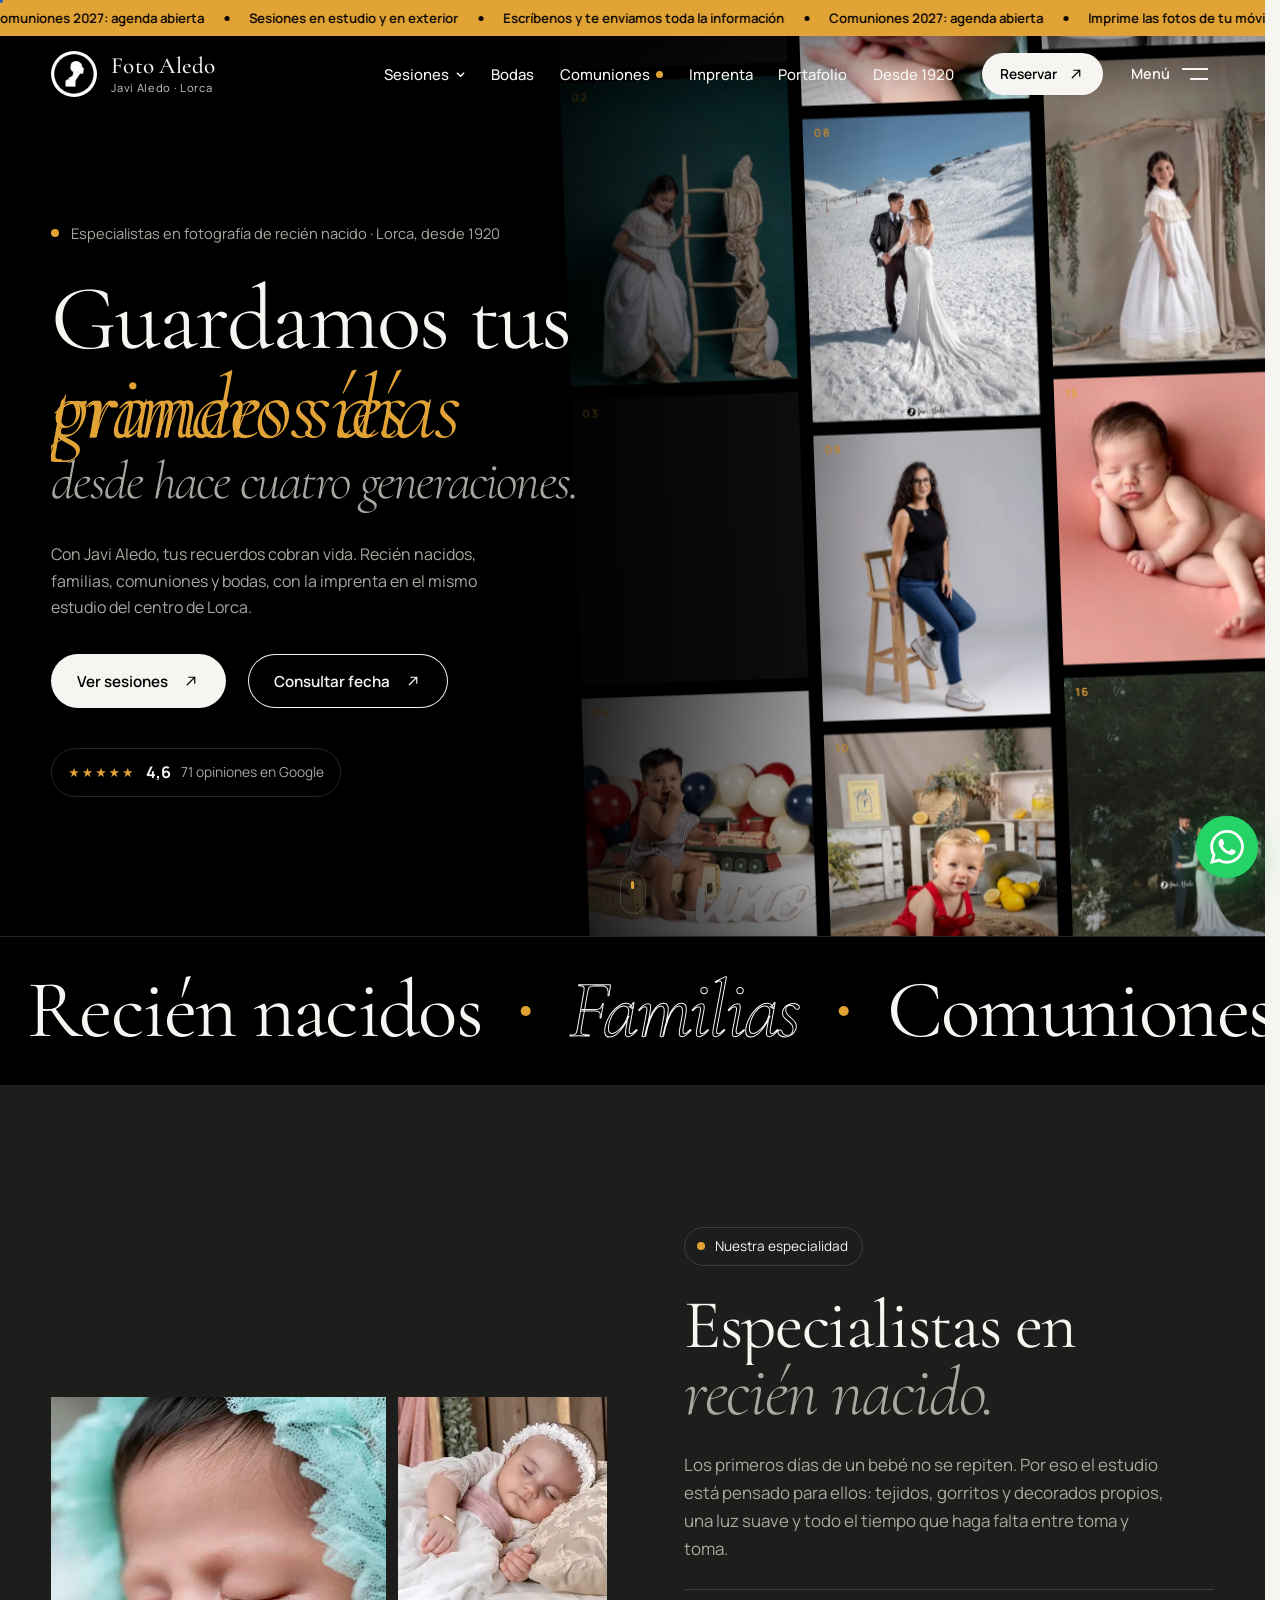
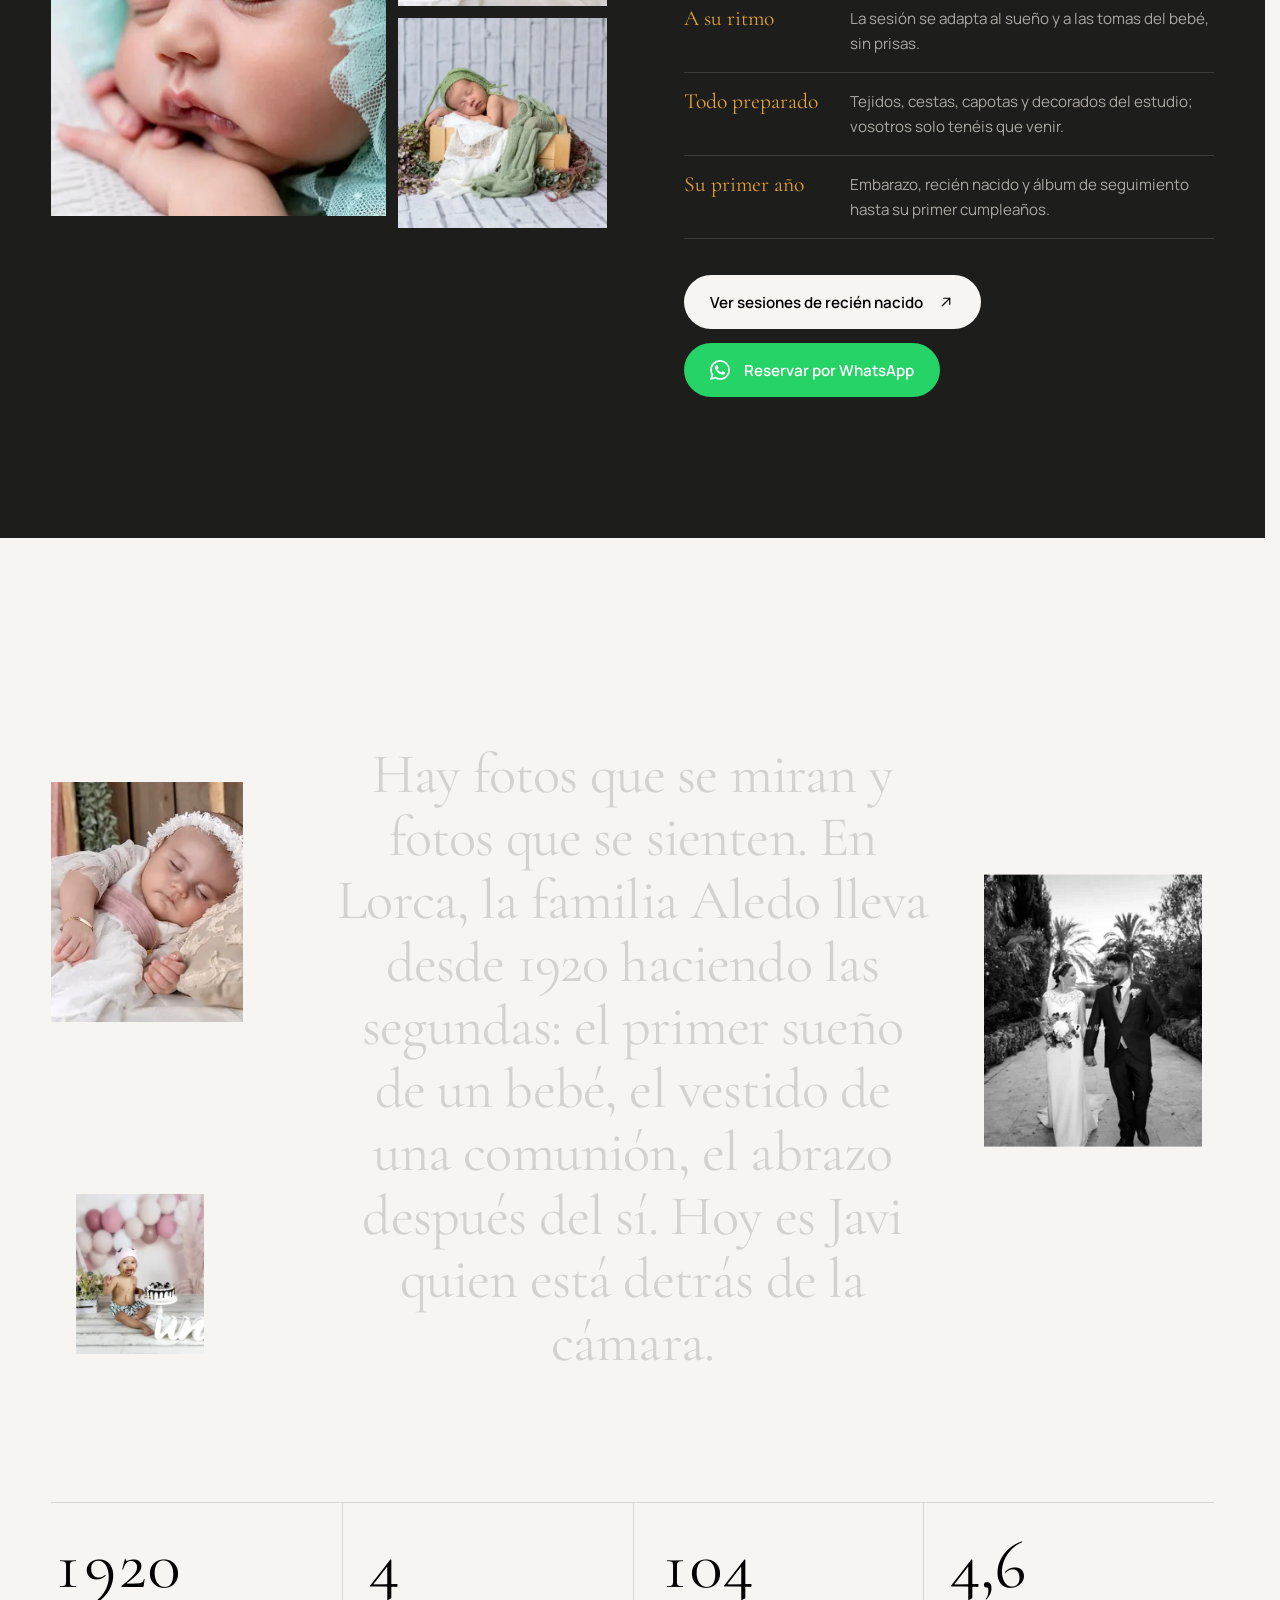
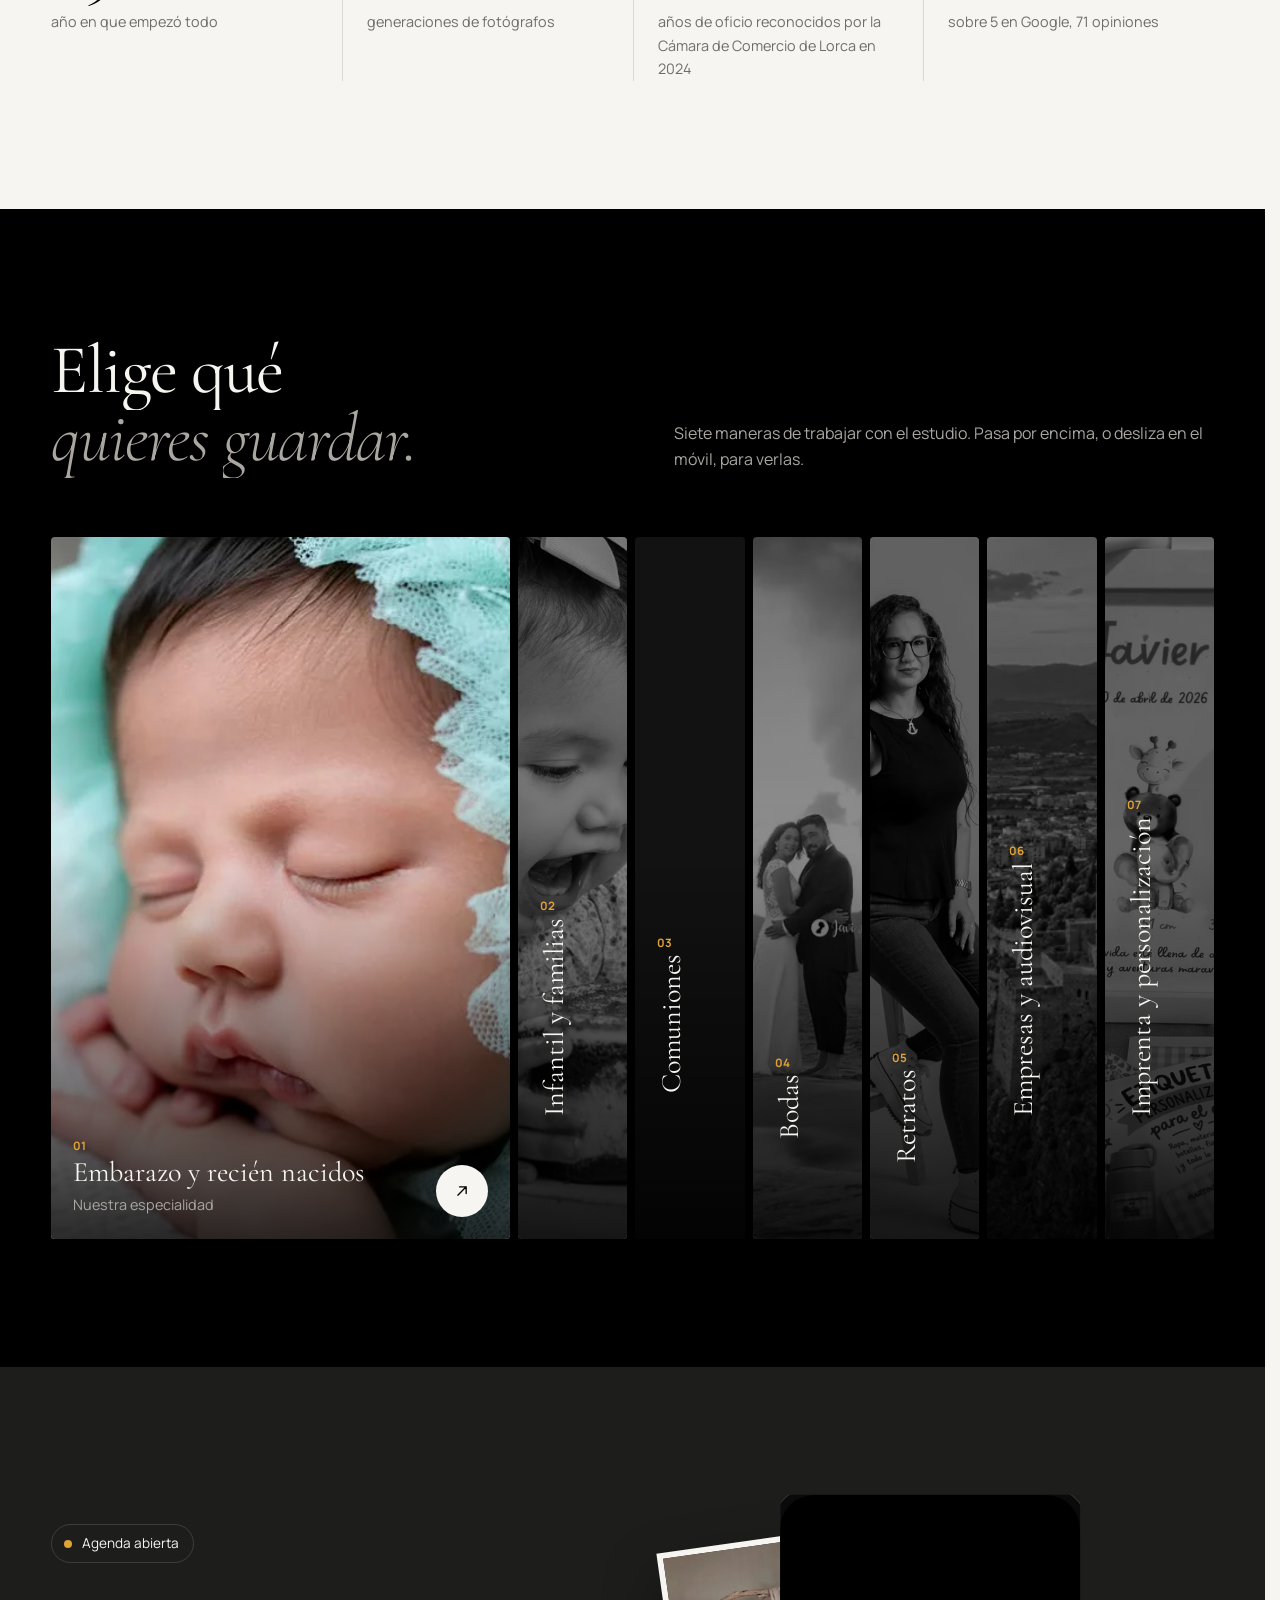
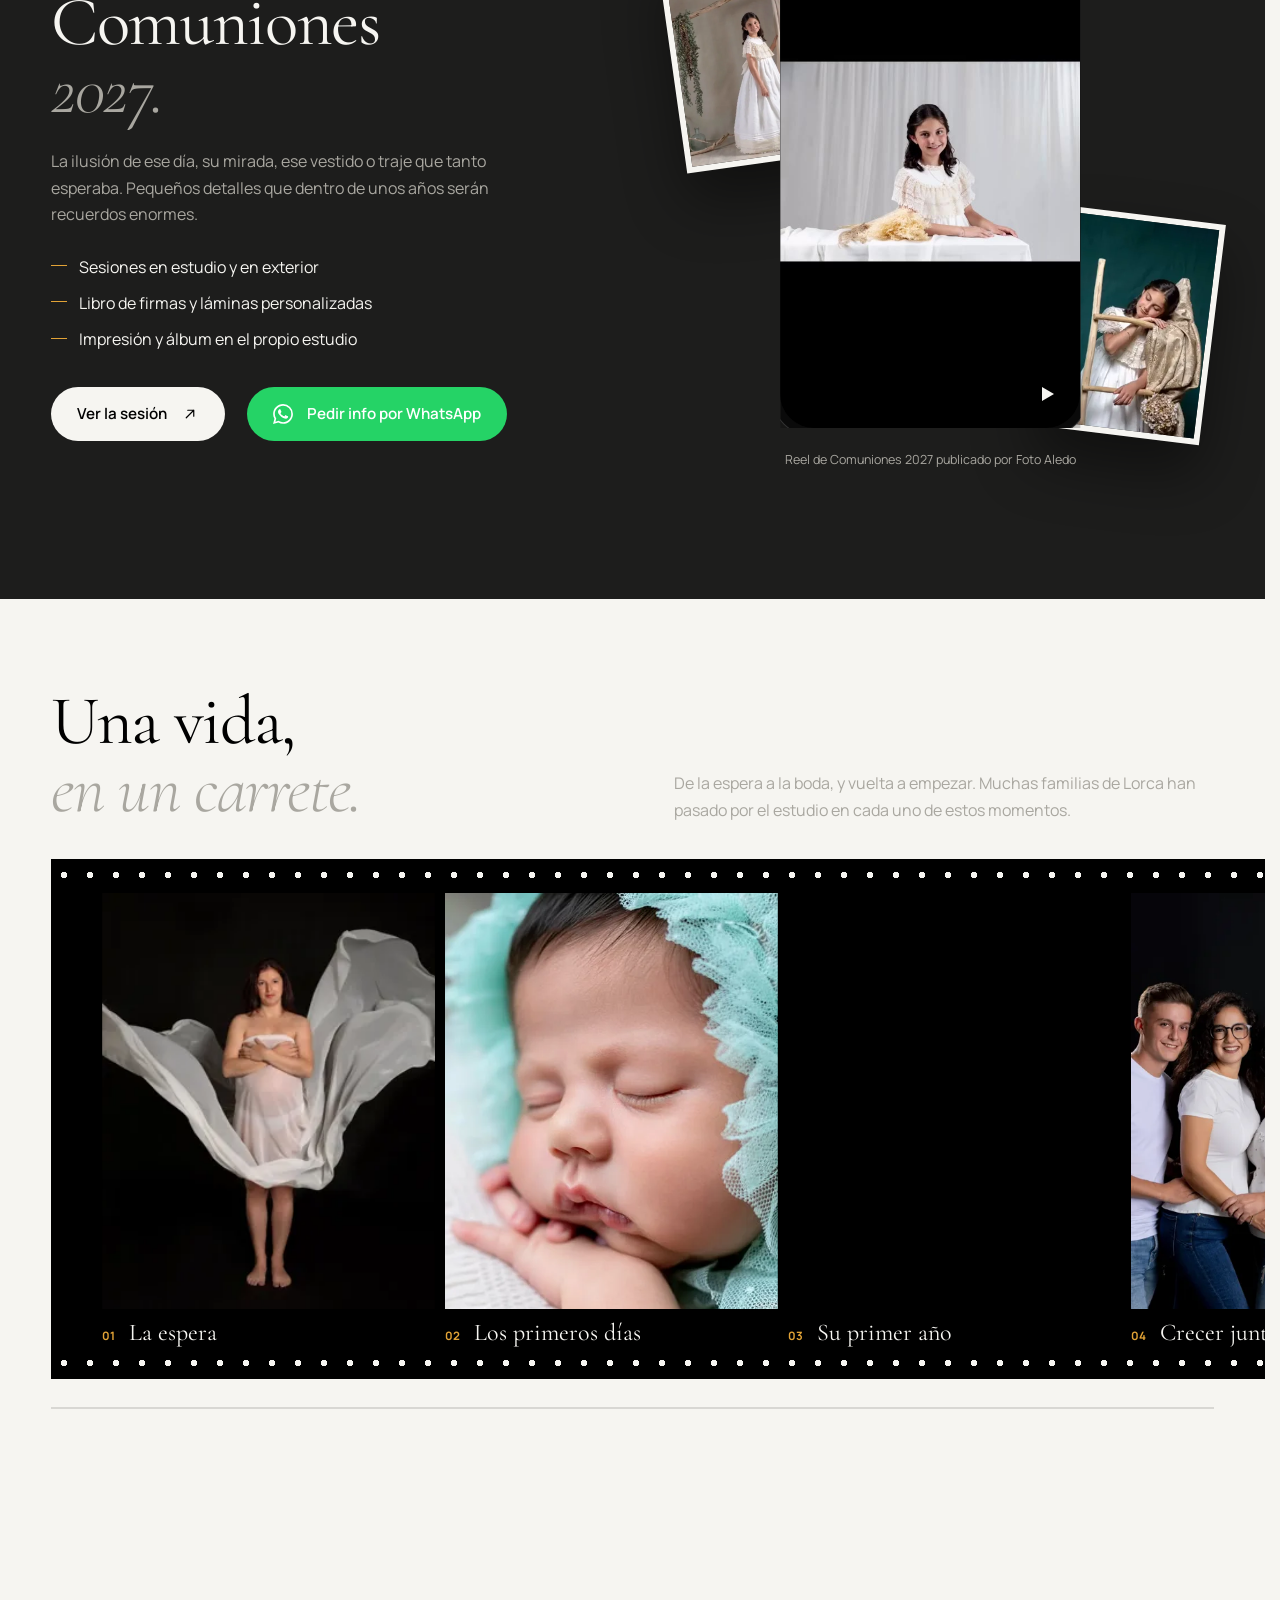
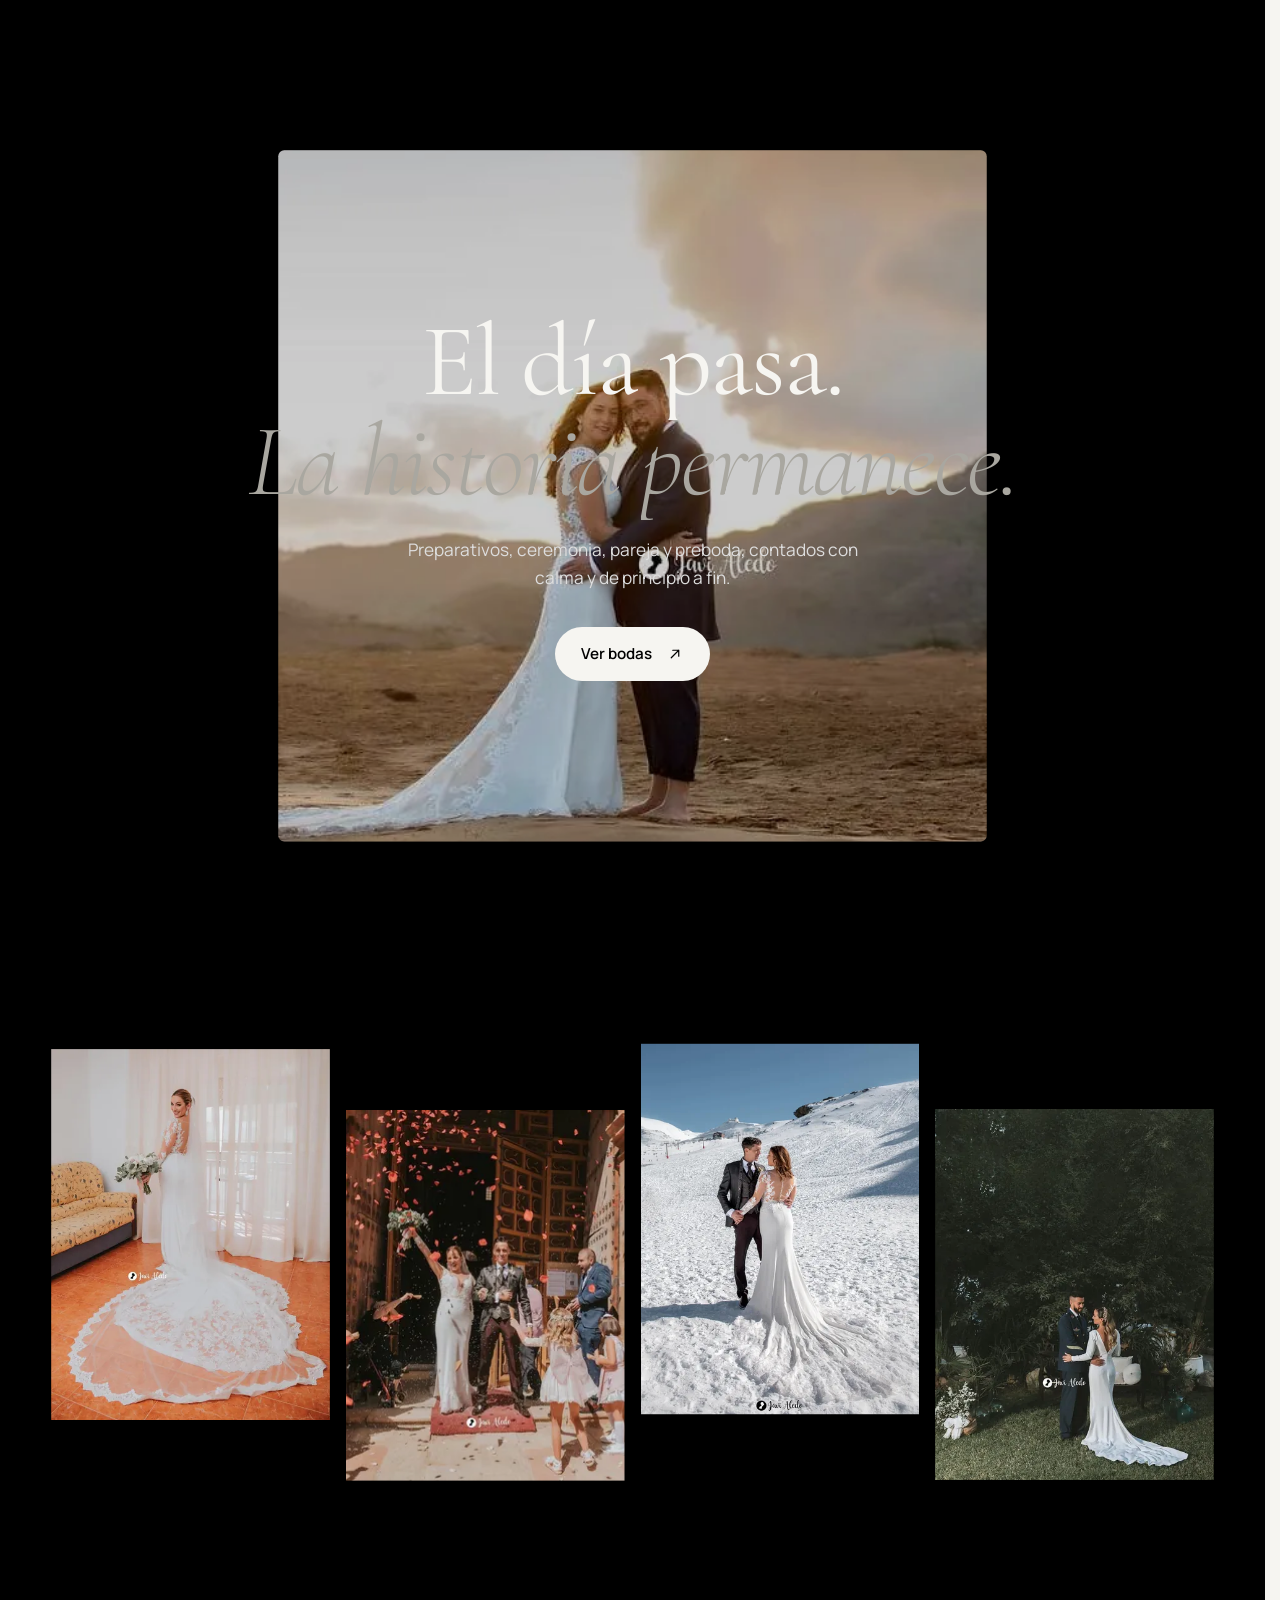
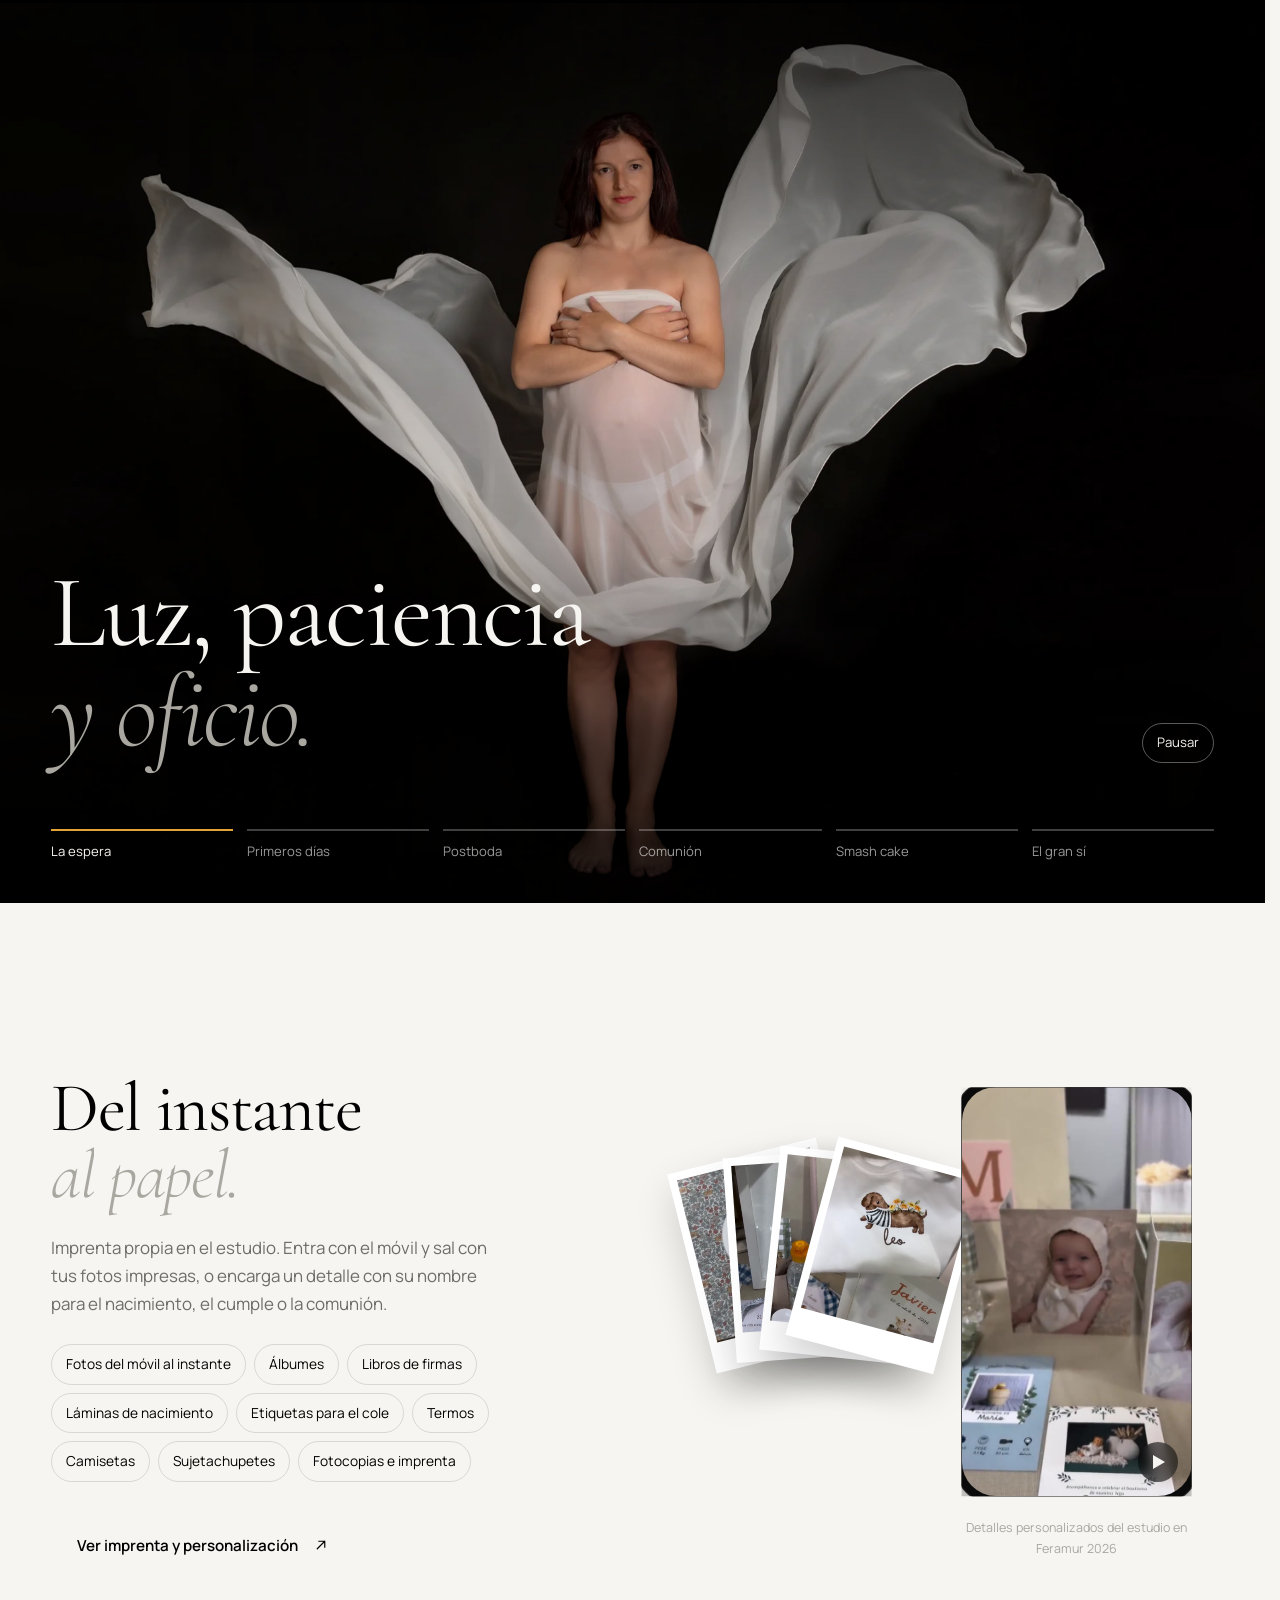
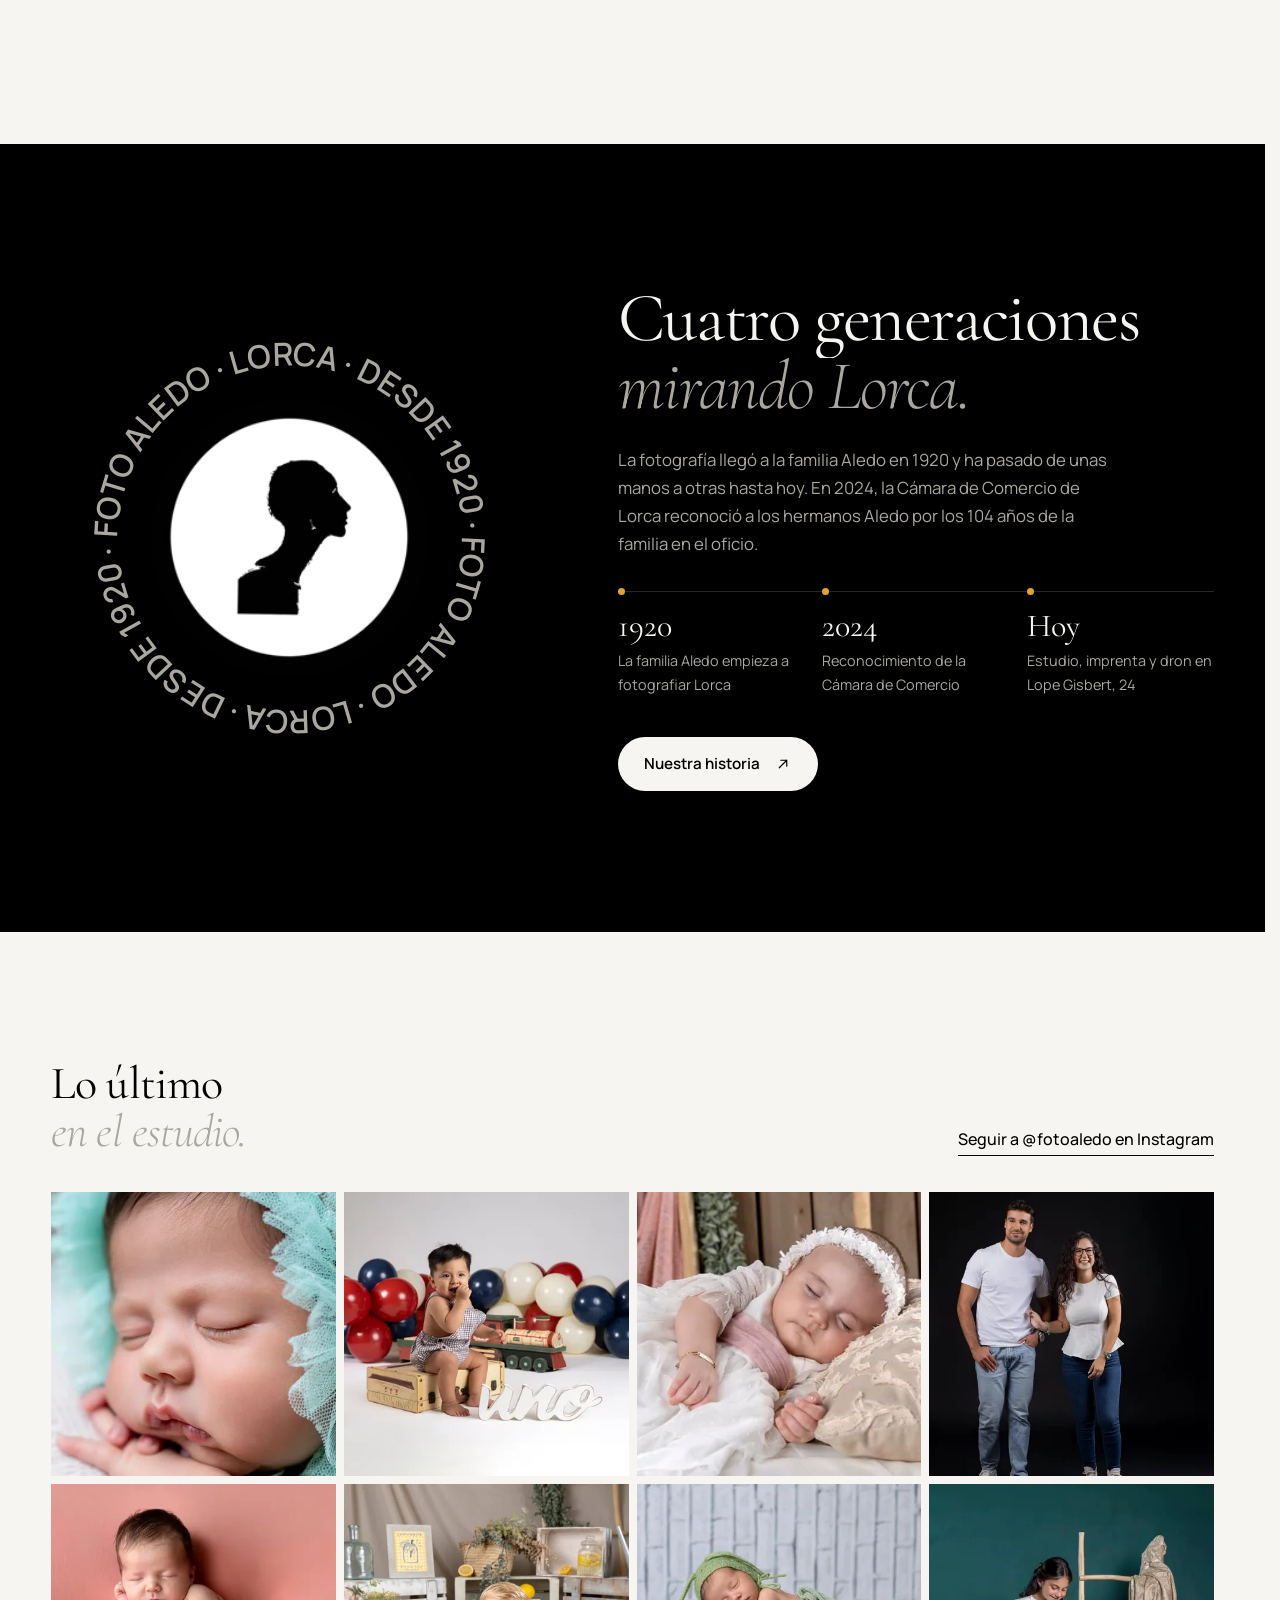
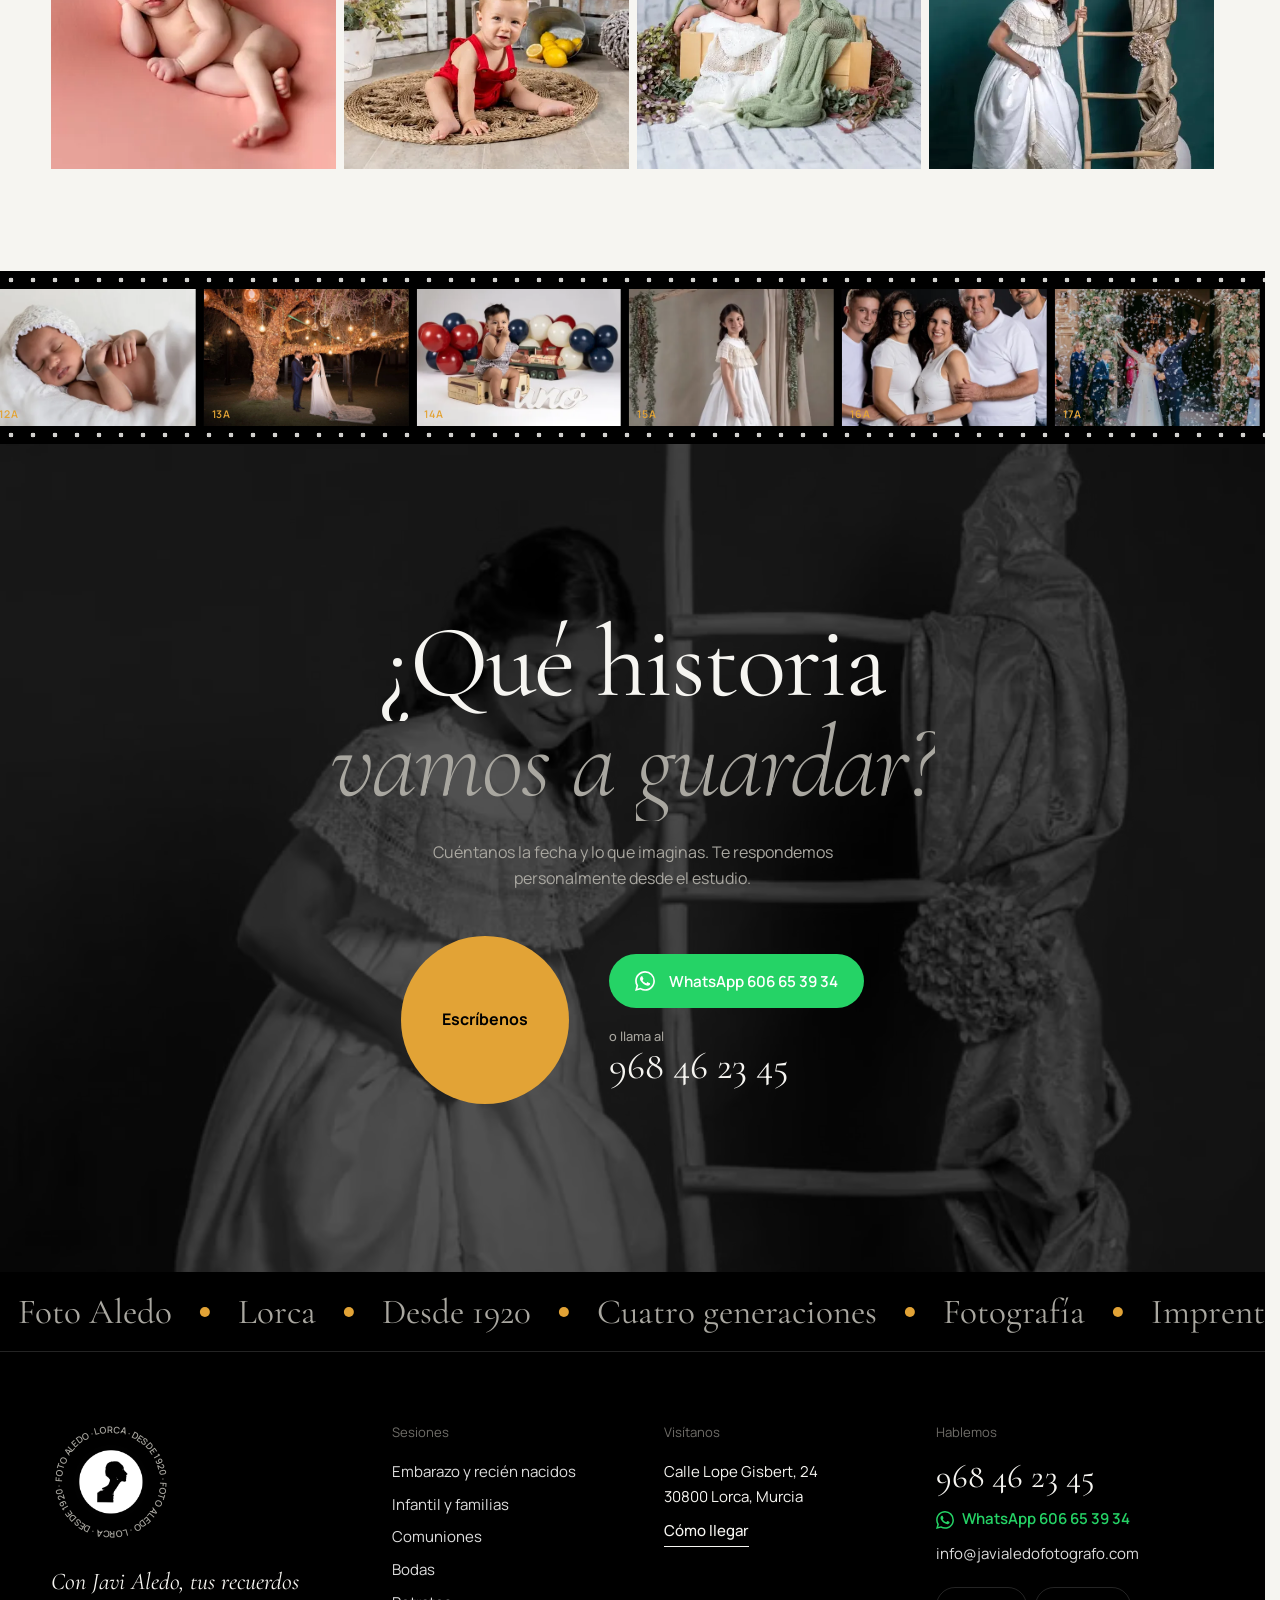
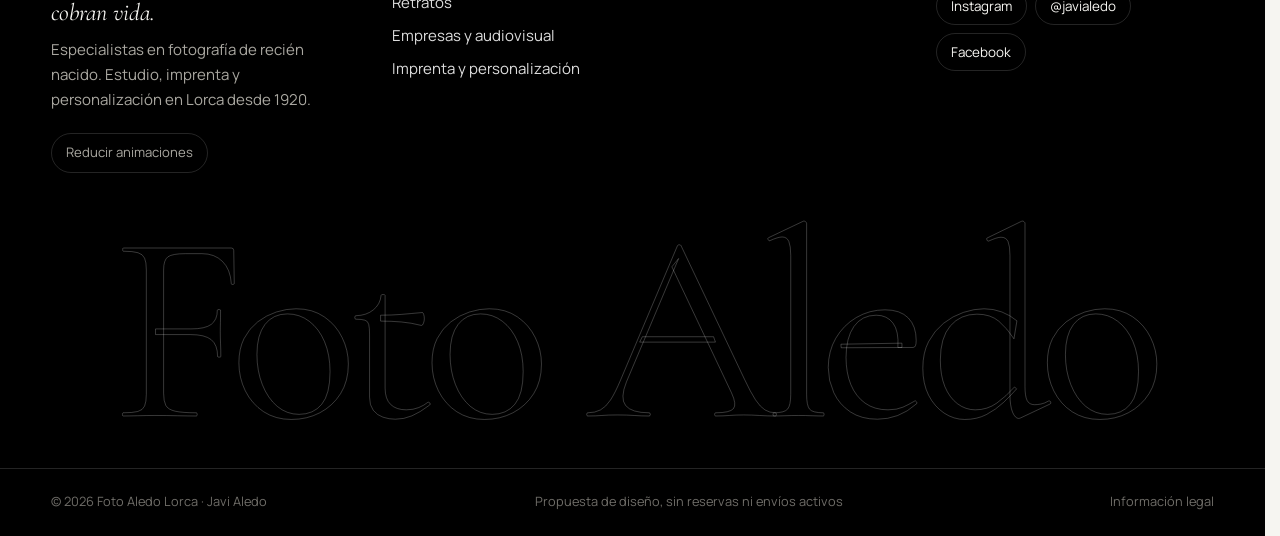
==== commit ee9ad2de: "Tarjetas para compartir en WhatsApp y redes con logo, sesión y contacto Co-Authored-By: Claude Opus " ====
--- a/index.html
+++ b/index.html
@@ -1 +1 @@
-<!doctype html><html lang="es" class="no-js"><head><meta charset="utf-8"><meta name="viewport" content="width=device-width, initial-scale=1"><meta name="robots" content="noindex, nofollow, noarchive"><meta name="theme-color" content="#000000"><title>Fotógrafo de recién nacido en Lorca desde 1920 | Foto Aledo Lorca</title><meta name="description" content="Foto Aledo, especialistas en fotografía de recién nacido en Lorca desde 1920: newborn, embarazo, familias, comuniones, bodas, retratos, imprenta y personalización."><meta property="og:title" content="Fotógrafo de recién nacido en Lorca desde 1920 | Foto Aledo"><meta property="og:description" content="Foto Aledo, especialistas en fotografía de recién nacido en Lorca desde 1920: newborn, embarazo, familias, comuniones, bodas, retratos, imprenta y personalización."><meta property="og:type" content="website"><meta property="og:image" content="assets/220.webp"><meta property="og:locale" content="es_ES"><link rel="icon" href="assets/logo.webp"><link rel="stylesheet" href="assets/fonts/editorial.css"><link rel="stylesheet" href="assets/fonts/sans.css"><link rel="stylesheet" href="styles.css?v=3.0"><script>(function(d){d.classList.replace("no-js","js");try{if(localStorage.getItem("fa-motion")==="reduce"){d.classList.add("reduce");return}if(matchMedia("(prefers-reduced-motion: reduce)").matches)return;if(sessionStorage.getItem("fa-shutter")==="1")d.classList.add("is-entering");if(!sessionStorage.getItem("fa-intro"))d.classList.add("intro");}catch(e){}})(document.documentElement)</script><script src="config.js" defer></script><script src="app.js?v=3.0" defer></script></head><body data-page="index" data-theme="dark"><div class="preloader" aria-hidden="true"><div class="pl-aperture"><img src="assets/logo.webp" alt="" width="120" height="120"></div><p class="pl-count"><span data-pl-year>1920</span></p><p class="pl-text">Foto Aledo · Lorca</p></div><a class="skip" href="#contenido">Saltar al contenido</a><div class="progress" aria-hidden="true"><span></span></div><a class="announce" href="comuniones.html"><div class="marquee announce-marquee" data-marquee data-speed="0.6" aria-hidden="true"><div class="marquee-track"><div class="marquee-set"><span>Comuniones 2027: agenda abierta</span><i aria-hidden="true"></i><span>Sesiones en estudio y en exterior</span><i aria-hidden="true"></i><span>Escríbenos y te enviamos toda la información</span><i aria-hidden="true"></i><span>Comuniones 2027: agenda abierta</span><i aria-hidden="true"></i><span>Imprime las fotos de tu móvil al instante</span><i aria-hidden="true"></i></div><div class="marquee-set"><span>Comuniones 2027: agenda abierta</span><i aria-hidden="true"></i><span>Sesiones en estudio y en exterior</span><i aria-hidden="true"></i><span>Escríbenos y te enviamos toda la información</span><i aria-hidden="true"></i><span>Comuniones 2027: agenda abierta</span><i aria-hidden="true"></i><span>Imprime las fotos de tu móvil al instante</span><i aria-hidden="true"></i></div></div></div><span class="sr-only">Comuniones 2027: agenda abierta. Ver información.</span></a><header class="header" data-header><div class="header-inner"><a class="brand" href="index.html" aria-label="Foto Aledo, inicio"><span class="logo-ring" aria-hidden="true"><svg viewBox="0 0 100 100"><defs><path id="ringh" d="M50,50 m-41,0 a41,41 0 1,1 82,0 a41,41 0 1,1 -82,0"/></defs><text><textPath href="#ringh" textLength="256" lengthAdjust="spacing">Foto Aledo · Lorca · desde 1920 · Foto Aledo · Lorca · desde 1920 ·</textPath></text></svg></span><img src="assets/logo.webp" alt="" width="46" height="46"><span class="brand-word">Foto Aledo<small>Javi Aledo · Lorca</small></span></a><nav class="nav" aria-label="Principal"><ul><li class="has-mega"><button type="button" class="nav-btn" aria-expanded="false" aria-controls="mega" data-mega-toggle>Sesiones<svg viewBox="0 0 12 12" aria-hidden="true"><path d="M2 4l4 4 4-4"/></svg></button><div class="mega" id="mega" data-mega><div class="mega-inner"><div class="mega-col"><p class="mega-label">Sesiones y servicios</p><ul class="mega-list"><li><a href="embarazo-recien-nacidos.html" data-preview="951"><span class="mega-name">Embarazo y newborn</span><span class="mega-short">Nuestra especialidad</span></a></li><li><a href="infantil-familias.html" data-preview="1056"><span class="mega-name">Infantil y familias</span><span class="mega-short">Smash cake, bautizos y familias</span></a></li><li><a href="comuniones.html" data-preview="960"><span class="mega-name">Comuniones 2027</span><span class="mega-short">Agenda 2027 abierta</span><span class="badge">2027</span></a></li><li><a href="bodas.html" data-preview="1003"><span class="mega-name">Bodas y preboda</span><span class="mega-short">Preboda, boda y postboda</span></a></li><li><a href="retratos.html" data-preview="602"><span class="mega-name">Retratos</span><span class="mega-short">Estudio y exterior</span></a></li><li><a href="empresas-audiovisual.html" data-preview="996"><span class="mega-name">Empresas, vídeo y dron</span><span class="mega-short">Eventos, producto, vídeo y dron</span></a></li><li><a href="impresion-personalizacion.html" data-preview="978"><span class="mega-name">Imprenta y personalización</span><span class="mega-short">Del móvil al papel, y con su nombre</span></a></li></ul></div><div class="mega-preview" aria-hidden="true"><span class="mega-img" data-for="951"><img src="assets/951.webp" alt="" width="476" height="597" loading="lazy" decoding="async"></span><span class="mega-img" data-for="1056"><img src="assets/1056.webp" srcset="assets/1056-480.webp 480w, assets/1056-960.webp 960w, assets/1056.webp 2000w" sizes="420px" alt="" width="2000" height="2000" loading="lazy" decoding="async"></span><span class="mega-img" data-for="960"><img src="assets/960.webp" srcset="assets/960-480.webp 480w, assets/960.webp 720w" sizes="420px" alt="" width="720" height="1280" loading="lazy" decoding="async"></span><span class="mega-img" data-for="1003"><img src="assets/1003.webp" srcset="assets/1003-480.webp 480w, assets/1003-960.webp 960w, assets/1003.webp 1440w" sizes="420px" alt="" width="1440" height="1040" loading="lazy" decoding="async"></span><span class="mega-img" data-for="602"><img src="assets/602.webp" srcset="assets/602-480.webp 480w, assets/602-960.webp 960w, assets/602.webp 1441w" sizes="420px" alt="" width="1441" height="1920" loading="lazy" decoding="async"></span><span class="mega-img" data-for="996"><img src="assets/996.webp" srcset="assets/996-480.webp 480w, assets/996-960.webp 960w, assets/996.webp 2400w" sizes="420px" alt="" width="2400" height="1350" loading="lazy" decoding="async"></span><span class="mega-img" data-for="978"><img src="assets/978.webp" srcset="assets/978-480.webp 480w, assets/978.webp 720w" sizes="420px" alt="" width="720" height="1280" loading="lazy" decoding="async"></span><span class="mega-caption">Elige una sesión</span></div><div class="mega-aside"><p class="mega-label">¿No sabes cuál?</p><p>Cuéntanos qué quieres guardar y te orientamos.</p><a class="mega-phone" href="tel:+34968462345" data-phone>968 46 23 45</a><a class="btn btn-wa btn-small" href="https://wa.me/34606653934?text=Hola%20Javi%2C%20he%20visto%20la%20web%20de%20Foto%20Aledo%20y%20me%20gustar%C3%ADa%20pedir%20informaci%C3%B3n." target="_blank" rel="noopener" data-wa="index"><svg class="wa-ico" viewBox="0 0 24 24" aria-hidden="true"><path fill="currentColor" d="M17.472 14.382c-.297-.149-1.758-.867-2.03-.967-.273-.099-.471-.148-.67.15-.197.297-.767.966-.94 1.164-.173.199-.347.223-.644.075-.297-.15-1.255-.463-2.39-1.475-.883-.788-1.48-1.761-1.653-2.059-.173-.297-.018-.458.13-.606.134-.133.298-.347.446-.52.149-.174.198-.298.298-.497.099-.198.05-.371-.025-.52-.075-.149-.669-1.612-.916-2.207-.242-.579-.487-.5-.669-.51-.173-.008-.371-.01-.57-.01-.198 0-.52.074-.792.372-.272.297-1.04 1.016-1.04 2.479 0 1.462 1.065 2.875 1.213 3.074.149.198 2.096 3.2 5.077 4.487.709.306 1.262.489 1.694.625.712.227 1.36.195 1.871.118.571-.085 1.758-.719 2.006-1.413.248-.694.248-1.289.173-1.413-.074-.124-.272-.198-.57-.347m-5.421 7.403h-.004a9.87 9.87 0 0 1-5.031-1.378l-.361-.214-3.741.982.998-3.648-.235-.374a9.86 9.86 0 0 1-1.51-5.26c.001-5.45 4.436-9.884 9.888-9.884 2.64 0 5.122 1.03 6.988 2.898a9.825 9.825 0 0 1 2.893 6.994c-.003 5.45-4.437 9.884-9.885 9.884m8.413-18.297A11.815 11.815 0 0 0 12.05 0C5.495 0 .16 5.335.157 11.892c0 2.096.547 4.142 1.588 5.945L.057 24l6.305-1.654a11.882 11.882 0 0 0 5.683 1.448h.005c6.554 0 11.89-5.335 11.893-11.893a11.821 11.821 0 0 0-3.48-8.413Z"/></svg><span>WhatsApp 606 65 39 34</span></a><a class="link" href="contacto.html">Escribir al estudio</a><a class="mega-all" href="portfolio.html">Ver todo el portafolio <svg class="ico" viewBox="0 0 24 24" aria-hidden="true"><path d="M7 17 17 7M9 7h8v8"/></svg></a></div></div></div></li><li><a href="bodas.html">Bodas</a></li><li><a href="comuniones.html">Comuniones <span class="dot" aria-label="agenda 2027 abierta"></span></a></li><li><a href="impresion-personalizacion.html">Imprenta</a></li><li><a href="portfolio.html">Portafolio</a></li><li><a href="historia.html">Desde 1920</a></li></ul></nav><div class="header-actions"><a class="btn btn-small" href="contacto.html" data-magnetic><span>Reservar</span><svg class="ico" viewBox="0 0 24 24" aria-hidden="true"><path d="M7 17 17 7M9 7h8v8"/></svg></a><button type="button" class="burger" aria-expanded="false" aria-controls="overlay" data-menu-toggle><span class="burger-label">Menú</span><span class="burger-lines" aria-hidden="true"><i></i><i></i></span></button></div></div></header><div class="overlay" id="overlay" data-overlay hidden><div class="ov-grid"><nav class="ov-nav" aria-label="Menú completo"><ul><li style="--i:0"><a href="index.html" data-preview="220" aria-current="page"><span class="ov-num">01</span><span class="ov-text">Inicio</span></a></li><li style="--i:1"><a href="bodas.html" data-preview="500"><span class="ov-num">02</span><span class="ov-text">Bodas</span></a></li><li style="--i:2"><a href="comuniones.html" data-preview="960"><span class="ov-num">03</span><span class="ov-text">Comuniones 2027</span></a></li><li style="--i:3"><a href="embarazo-recien-nacidos.html" data-preview="951"><span class="ov-num">04</span><span class="ov-text">Embarazo y recién nacidos</span></a></li><li style="--i:4"><a href="infantil-familias.html" data-preview="954"><span class="ov-num">05</span><span class="ov-text">Infantil y familias</span></a></li><li style="--i:5"><a href="retratos.html" data-preview="602"><span class="ov-num">06</span><span class="ov-text">Retratos</span></a></li><li style="--i:6"><a href="impresion-personalizacion.html" data-preview="978"><span class="ov-num">07</span><span class="ov-text">Imprenta y personalización</span></a></li><li style="--i:7"><a href="empresas-audiovisual.html" data-preview="801"><span class="ov-num">08</span><span class="ov-text">Empresas, vídeo y dron</span></a></li><li style="--i:8"><a href="portfolio.html" data-preview="507"><span class="ov-num">09</span><span class="ov-text">Portafolio</span></a></li><li style="--i:9"><a href="historia.html" data-preview="701"><span class="ov-num">10</span><span class="ov-text">Desde 1920</span></a></li><li style="--i:10"><a href="contacto.html" data-preview="950"><span class="ov-num">11</span><span class="ov-text">Contacto</span></a></li></ul></nav><div class="ov-visual" aria-hidden="true"><span class="ov-img" data-for="220"><img src="assets/220.webp" srcset="assets/220-480.webp 480w, assets/220-960.webp 960w, assets/220.webp 1920w" sizes="40vw" alt="" width="1920" height="1920" loading="lazy" decoding="async"></span><span class="ov-img" data-for="500"><img src="assets/500.webp" srcset="assets/500-480.webp 480w, assets/500-960.webp 960w, assets/500.webp 1920w" sizes="40vw" alt="" width="1920" height="1280" loading="lazy" decoding="async"></span><span class="ov-img" data-for="960"><img src="assets/960.webp" srcset="assets/960-480.webp 480w, assets/960.webp 720w" sizes="40vw" alt="" width="720" height="1280" loading="lazy" decoding="async"></span><span class="ov-img" data-for="951"><img src="assets/951.webp" alt="" width="476" height="597" loading="lazy" decoding="async"></span><span class="ov-img" data-for="954"><img src="assets/954.webp" srcset="assets/954-480.webp 480w, assets/954.webp 640w" sizes="40vw" alt="" width="640" height="528" loading="lazy" decoding="async"></span><span class="ov-img" data-for="602"><img src="assets/602.webp" srcset="assets/602-480.webp 480w, assets/602-960.webp 960w, assets/602.webp 1441w" sizes="40vw" alt="" width="1441" height="1920" loading="lazy" decoding="async"></span><span class="ov-img" data-for="978"><img src="assets/978.webp" srcset="assets/978-480.webp 480w, assets/978.webp 720w" sizes="40vw" alt="" width="720" height="1280" loading="lazy" decoding="async"></span><span class="ov-img" data-for="801"><img src="assets/801.webp" alt="" width="1920" height="1280" loading="lazy" decoding="async"></span><span class="ov-img" data-for="507"><img src="assets/507.webp" srcset="assets/507-480.webp 480w, assets/507.webp 960w" sizes="40vw" alt="" width="960" height="640" loading="lazy" decoding="async"></span><span class="ov-img" data-for="701"><img src="assets/701.webp" srcset="assets/701-480.webp 480w, assets/701-960.webp 960w, assets/701.webp 1080w" sizes="40vw" alt="" width="1080" height="1920" loading="lazy" decoding="async"></span><span class="ov-img" data-for="950"><img src="assets/950.webp" alt="" width="480" height="640" loading="lazy" decoding="async"></span></div><div class="ov-foot"><div><p class="mega-label">Estudio</p><p>Calle Lope Gisbert, 24 · 30800 Lorca, Murcia</p><a class="link" href="https://www.google.com/maps/search/?api=1&query=Foto+Aledo+Calle+Lope+Gisbert+24+Lorca" target="_blank" rel="noopener">Cómo llegar</a></div><div><p class="mega-label">Llámanos o escríbenos</p><a class="ov-big" href="tel:+34968462345" data-phone>968 46 23 45</a><a class="btn btn-wa btn-small" href="https://wa.me/34606653934?text=Hola%20Javi%2C%20he%20visto%20la%20web%20de%20Foto%20Aledo%20y%20me%20gustar%C3%ADa%20pedir%20informaci%C3%B3n." target="_blank" rel="noopener" data-wa="index"><svg class="wa-ico" viewBox="0 0 24 24" aria-hidden="true"><path fill="currentColor" d="M17.472 14.382c-.297-.149-1.758-.867-2.03-.967-.273-.099-.471-.148-.67.15-.197.297-.767.966-.94 1.164-.173.199-.347.223-.644.075-.297-.15-1.255-.463-2.39-1.475-.883-.788-1.48-1.761-1.653-2.059-.173-.297-.018-.458.13-.606.134-.133.298-.347.446-.52.149-.174.198-.298.298-.497.099-.198.05-.371-.025-.52-.075-.149-.669-1.612-.916-2.207-.242-.579-.487-.5-.669-.51-.173-.008-.371-.01-.57-.01-.198 0-.52.074-.792.372-.272.297-1.04 1.016-1.04 2.479 0 1.462 1.065 2.875 1.213 3.074.149.198 2.096 3.2 5.077 4.487.709.306 1.262.489 1.694.625.712.227 1.36.195 1.871.118.571-.085 1.758-.719 2.006-1.413.248-.694.248-1.289.173-1.413-.074-.124-.272-.198-.57-.347m-5.421 7.403h-.004a9.87 9.87 0 0 1-5.031-1.378l-.361-.214-3.741.982.998-3.648-.235-.374a9.86 9.86 0 0 1-1.51-5.26c.001-5.45 4.436-9.884 9.888-9.884 2.64 0 5.122 1.03 6.988 2.898a9.825 9.825 0 0 1 2.893 6.994c-.003 5.45-4.437 9.884-9.885 9.884m8.413-18.297A11.815 11.815 0 0 0 12.05 0C5.495 0 .16 5.335.157 11.892c0 2.096.547 4.142 1.588 5.945L.057 24l6.305-1.654a11.882 11.882 0 0 0 5.683 1.448h.005c6.554 0 11.89-5.335 11.893-11.893a11.821 11.821 0 0 0-3.48-8.413Z"/></svg><span>WhatsApp 606 65 39 34</span></a></div><div><p class="mega-label">Síguenos</p><a class="link" href="https://www.instagram.com/fotoaledo/" target="_blank" rel="noopener">Instagram @fotoaledo</a><a class="link" href="https://www.facebook.com/FotoAledoLorca/" target="_blank" rel="noopener">Facebook</a></div></div></div></div><main id="contenido"><section class="hero" data-hero><div class="hero-columns" aria-hidden="true"><div class="hc-col" data-vmarquee data-speed="0.55"><div class="hc-track"><figure class="hc-frame"><img src="assets/220.webp" srcset="assets/220-480.webp 480w, assets/220-960.webp 960w, assets/220.webp 1920w" sizes="(max-width: 760px) 45vw, 20vw" alt="" width="1920" height="1920" fetchpriority="high" decoding="async"><figcaption>01</figcaption></figure><figure class="hc-frame"><img src="assets/960.webp" srcset="assets/960-480.webp 480w, assets/960.webp 720w" sizes="(max-width: 760px) 45vw, 20vw" alt="" width="720" height="1280" fetchpriority="high" decoding="async"><figcaption>02</figcaption></figure><figure class="hc-frame"><img src="assets/1003.webp" srcset="assets/1003-480.webp 480w, assets/1003-960.webp 960w, assets/1003.webp 1440w" sizes="(max-width: 760px) 45vw, 20vw" alt="" width="1440" height="1040" loading="lazy" decoding="async"><figcaption>03</figcaption></figure><figure class="hc-frame"><img src="assets/954.webp" srcset="assets/954-480.webp 480w, assets/954.webp 640w" sizes="(max-width: 760px) 45vw, 20vw" alt="" width="640" height="528" loading="lazy" decoding="async"><figcaption>04</figcaption></figure><figure class="hc-frame"><img src="assets/211.webp" srcset="assets/211-480.webp 480w, assets/211-960.webp 960w, assets/211.webp 1920w" sizes="(max-width: 760px) 45vw, 20vw" alt="" width="1920" height="1440" loading="lazy" decoding="async"><figcaption>05</figcaption></figure><figure class="hc-frame"><img src="assets/1022.webp" srcset="assets/1022-480.webp 480w, assets/1022-960.webp 960w, assets/1022.webp 1440w" sizes="(max-width: 760px) 45vw, 20vw" alt="" width="1440" height="1440" loading="lazy" decoding="async"><figcaption>06</figcaption></figure><figure class="hc-frame"><img src="assets/220.webp" srcset="assets/220-480.webp 480w, assets/220-960.webp 960w, assets/220.webp 1920w" sizes="(max-width: 760px) 45vw, 20vw" alt="" width="1920" height="1920" fetchpriority="high" decoding="async"><figcaption>01</figcaption></figure><figure class="hc-frame"><img src="assets/960.webp" srcset="assets/960-480.webp 480w, assets/960.webp 720w" sizes="(max-width: 760px) 45vw, 20vw" alt="" width="720" height="1280" fetchpriority="high" decoding="async"><figcaption>02</figcaption></figure><figure class="hc-frame"><img src="assets/1003.webp" srcset="assets/1003-480.webp 480w, assets/1003-960.webp 960w, assets/1003.webp 1440w" sizes="(max-width: 760px) 45vw, 20vw" alt="" width="1440" height="1040" loading="lazy" decoding="async"><figcaption>03</figcaption></figure><figure class="hc-frame"><img src="assets/954.webp" srcset="assets/954-480.webp 480w, assets/954.webp 640w" sizes="(max-width: 760px) 45vw, 20vw" alt="" width="640" height="528" loading="lazy" decoding="async"><figcaption>04</figcaption></figure><figure class="hc-frame"><img src="assets/211.webp" srcset="assets/211-480.webp 480w, assets/211-960.webp 960w, assets/211.webp 1920w" sizes="(max-width: 760px) 45vw, 20vw" alt="" width="1920" height="1440" loading="lazy" decoding="async"><figcaption>05</figcaption></figure><figure class="hc-frame"><img src="assets/1022.webp" srcset="assets/1022-480.webp 480w, assets/1022-960.webp 960w, assets/1022.webp 1440w" sizes="(max-width: 760px) 45vw, 20vw" alt="" width="1440" height="1440" loading="lazy" decoding="async"><figcaption>06</figcaption></figure></div></div><div class="hc-col" data-vmarquee data-speed="-0.45"><div class="hc-track"><figure class="hc-frame"><img src="assets/951.webp" alt="" width="476" height="597" loading="lazy" decoding="async"><figcaption>07</figcaption></figure><figure class="hc-frame"><img src="assets/1013.webp" srcset="assets/1013-480.webp 480w, assets/1013-960.webp 960w, assets/1013.webp 1440w" sizes="(max-width: 760px) 45vw, 20vw" alt="" width="1440" height="1799" loading="lazy" decoding="async"><figcaption>08</figcaption></figure><figure class="hc-frame"><img src="assets/602.webp" srcset="assets/602-480.webp 480w, assets/602-960.webp 960w, assets/602.webp 1441w" sizes="(max-width: 760px) 45vw, 20vw" alt="" width="1441" height="1920" loading="lazy" decoding="async"><figcaption>09</figcaption></figure><figure class="hc-frame"><img src="assets/956.webp" srcset="assets/956-480.webp 480w, assets/956.webp 640w" sizes="(max-width: 760px) 45vw, 20vw" alt="" width="640" height="600" loading="lazy" decoding="async"><figcaption>10</figcaption></figure><figure class="hc-frame"><img src="assets/1027.webp" srcset="assets/1027-480.webp 480w, assets/1027-960.webp 960w, assets/1027.webp 1440w" sizes="(max-width: 760px) 45vw, 20vw" alt="" width="1440" height="1260" loading="lazy" decoding="async"><figcaption>11</figcaption></figure><figure class="hc-frame"><img src="assets/1008.webp" srcset="assets/1008-480.webp 480w, assets/1008-960.webp 960w, assets/1008.webp 1440w" sizes="(max-width: 760px) 45vw, 20vw" alt="" width="1440" height="1107" loading="lazy" decoding="async"><figcaption>12</figcaption></figure><figure class="hc-frame"><img src="assets/951.webp" alt="" width="476" height="597" loading="lazy" decoding="async"><figcaption>07</figcaption></figure><figure class="hc-frame"><img src="assets/1013.webp" srcset="assets/1013-480.webp 480w, assets/1013-960.webp 960w, assets/1013.webp 1440w" sizes="(max-width: 760px) 45vw, 20vw" alt="" width="1440" height="1799" loading="lazy" decoding="async"><figcaption>08</figcaption></figure><figure class="hc-frame"><img src="assets/602.webp" srcset="assets/602-480.webp 480w, assets/602-960.webp 960w, assets/602.webp 1441w" sizes="(max-width: 760px) 45vw, 20vw" alt="" width="1441" height="1920" loading="lazy" decoding="async"><figcaption>09</figcaption></figure><figure class="hc-frame"><img src="assets/956.webp" srcset="assets/956-480.webp 480w, assets/956.webp 640w" sizes="(max-width: 760px) 45vw, 20vw" alt="" width="640" height="600" loading="lazy" decoding="async"><figcaption>10</figcaption></figure><figure class="hc-frame"><img src="assets/1027.webp" srcset="assets/1027-480.webp 480w, assets/1027-960.webp 960w, assets/1027.webp 1440w" sizes="(max-width: 760px) 45vw, 20vw" alt="" width="1440" height="1260" loading="lazy" decoding="async"><figcaption>11</figcaption></figure><figure class="hc-frame"><img src="assets/1008.webp" srcset="assets/1008-480.webp 480w, assets/1008-960.webp 960w, assets/1008.webp 1440w" sizes="(max-width: 760px) 45vw, 20vw" alt="" width="1440" height="1107" loading="lazy" decoding="async"><figcaption>12</figcaption></figure></div></div><div class="hc-col" data-vmarquee data-speed="0.65"><div class="hc-track"><figure class="hc-frame"><img src="assets/229.webp" srcset="assets/229-480.webp 480w, assets/229-960.webp 960w, assets/229.webp 1920w" sizes="(max-width: 760px) 45vw, 20vw" alt="" width="1920" height="1920" loading="lazy" decoding="async"><figcaption>13</figcaption></figure><figure class="hc-frame"><img src="assets/961.webp" srcset="assets/961-480.webp 480w, assets/961.webp 720w" sizes="(max-width: 760px) 45vw, 20vw" alt="" width="720" height="1280" loading="lazy" decoding="async"><figcaption>14</figcaption></figure><figure class="hc-frame"><img src="assets/955.webp" srcset="assets/955-480.webp 480w, assets/955.webp 640w" sizes="(max-width: 760px) 45vw, 20vw" alt="" width="640" height="511" loading="lazy" decoding="async"><figcaption>15</figcaption></figure><figure class="hc-frame"><img src="assets/1011.webp" srcset="assets/1011-480.webp 480w, assets/1011-960.webp 960w, assets/1011.webp 1440w" sizes="(max-width: 760px) 45vw, 20vw" alt="" width="1440" height="1800" loading="lazy" decoding="async"><figcaption>16</figcaption></figure><figure class="hc-frame"><img src="assets/950.webp" alt="" width="480" height="640" loading="lazy" decoding="async"><figcaption>17</figcaption></figure><figure class="hc-frame"><img src="assets/978.webp" srcset="assets/978-480.webp 480w, assets/978.webp 720w" sizes="(max-width: 760px) 45vw, 20vw" alt="" width="720" height="1280" loading="lazy" decoding="async"><figcaption>18</figcaption></figure><figure class="hc-frame"><img src="assets/229.webp" srcset="assets/229-480.webp 480w, assets/229-960.webp 960w, assets/229.webp 1920w" sizes="(max-width: 760px) 45vw, 20vw" alt="" width="1920" height="1920" loading="lazy" decoding="async"><figcaption>13</figcaption></figure><figure class="hc-frame"><img src="assets/961.webp" srcset="assets/961-480.webp 480w, assets/961.webp 720w" sizes="(max-width: 760px) 45vw, 20vw" alt="" width="720" height="1280" loading="lazy" decoding="async"><figcaption>14</figcaption></figure><figure class="hc-frame"><img src="assets/955.webp" srcset="assets/955-480.webp 480w, assets/955.webp 640w" sizes="(max-width: 760px) 45vw, 20vw" alt="" width="640" height="511" loading="lazy" decoding="async"><figcaption>15</figcaption></figure><figure class="hc-frame"><img src="assets/1011.webp" srcset="assets/1011-480.webp 480w, assets/1011-960.webp 960w, assets/1011.webp 1440w" sizes="(max-width: 760px) 45vw, 20vw" alt="" width="1440" height="1800" loading="lazy" decoding="async"><figcaption>16</figcaption></figure><figure class="hc-frame"><img src="assets/950.webp" alt="" width="480" height="640" loading="lazy" decoding="async"><figcaption>17</figcaption></figure><figure class="hc-frame"><img src="assets/978.webp" srcset="assets/978-480.webp 480w, assets/978.webp 720w" sizes="(max-width: 760px) 45vw, 20vw" alt="" width="720" height="1280" loading="lazy" decoding="async"><figcaption>18</figcaption></figure></div></div></div><div class="hero-copy"><p class="hero-kicker"><span class="rec" aria-hidden="true"></span>Especialistas en fotografía de recién nacido · Lorca, desde 1920</p><h1 class="hero-title"><span class="line"><span>Guardamos tus</span></span><span class="line line-rot"><span><span class="rotator" data-rotator aria-live="off"><span class="rot-word">primeros días</span><span class="rot-word">grandes síes</span><span class="rot-word">comuniones</span><span class="rot-word">familias</span><span class="rot-word">cumpleaños</span><span class="rot-word">retratos</span></span></span></span><span class="line"><span class="it">desde hace cuatro generaciones.</span></span></h1><p class="hero-lead">Con Javi Aledo, tus recuerdos cobran vida. Recién nacidos, familias, comuniones y bodas, con la imprenta en el mismo estudio del centro de Lorca.</p><div class="hero-actions"><a class="btn" href="#sesiones" data-magnetic><span>Ver sesiones</span><svg class="ico" viewBox="0 0 24 24" aria-hidden="true"><path d="M7 17 17 7M9 7h8v8"/></svg></a><a class="btn btn-ghost" href="contacto.html" data-magnetic><span>Consultar fecha</span><svg class="ico" viewBox="0 0 24 24" aria-hidden="true"><path d="M7 17 17 7M9 7h8v8"/></svg></a></div><a class="hero-rating" href="https://share.google/WEuA4GiwAOQ4EAxQy" target="_blank" rel="noopener"><span class="stars" aria-hidden="true">★★★★★</span><b>4,6</b><span>71 opiniones en Google</span></a></div><a class="hero-scroll" href="#manifiesto" aria-label="Seguir bajando"><span></span></a></section><div class="marquee big-marquee" data-marquee data-speed="1.1" aria-hidden="true"><div class="marquee-track"><div class="marquee-set"><span>Recién nacidos</span><i aria-hidden="true"></i><span>Familias</span><i aria-hidden="true"></i><span>Comuniones 2027</span><i aria-hidden="true"></i><span>Bodas</span><i aria-hidden="true"></i><span>Retratos</span><i aria-hidden="true"></i><span>Imprenta</span><i aria-hidden="true"></i><span>Dron</span><i aria-hidden="true"></i></div><div class="marquee-set"><span>Recién nacidos</span><i aria-hidden="true"></i><span>Familias</span><i aria-hidden="true"></i><span>Comuniones 2027</span><i aria-hidden="true"></i><span>Bodas</span><i aria-hidden="true"></i><span>Retratos</span><i aria-hidden="true"></i><span>Imprenta</span><i aria-hidden="true"></i><span>Dron</span><i aria-hidden="true"></i></div></div></div><section class="specialty" data-theme="dark"><div class="wrap spec-grid"><div class="spec-media"><div class="spec-main"><button type="button" class="shot " data-full="assets/951.webp" data-caption="Recién nacido en el estudio Foto Aledo" aria-label="Ampliar fotografía: Recién nacido en el estudio Foto Aledo"><span class="shot-frame"><img src="assets/951.webp" alt="Recién nacido dormido con capota de tul turquesa" width="476" height="597" loading="lazy" decoding="async"></span></button></div><div class="spec-side"><button type="button" class="shot " data-full="assets/952.webp" data-caption="Recién nacida dormida con diadema de flores" aria-label="Ampliar fotografía: Recién nacida dormida con diadema de flores"><span class="shot-frame"><img src="assets/952.webp" srcset="assets/952-480.webp 480w, assets/952.webp 640w" sizes="22vw" alt="Recién nacida dormida con diadema de flores" width="640" height="480" loading="lazy" decoding="async"></span></button><button type="button" class="shot " data-full="assets/953.webp" data-caption="Recién nacido con gorro verde dormido en una caja de madera" aria-label="Ampliar fotografía: Recién nacido con gorro verde dormido en una caja de madera"><span class="shot-frame"><img src="assets/953.webp" srcset="assets/953-480.webp 480w, assets/953.webp 640w" sizes="22vw" alt="Recién nacido con gorro verde dormido en una caja de madera" width="640" height="640" loading="lazy" decoding="async"></span></button></div></div><div class="spec-copy"><p class="pill"><span class="rec" aria-hidden="true"></span>Nuestra especialidad</p><h2 class="h-xl" data-split>Especialistas en <em>recién nacido.</em></h2><p>Los primeros días de un bebé no se repiten. Por eso el estudio está pensado para ellos: tejidos, gorritos y decorados propios, una luz suave y todo el tiempo que haga falta entre toma y toma.</p><ul class="spec-list"><li><b>A su ritmo</b><span>La sesión se adapta al sueño y a las tomas del bebé, sin prisas.</span></li><li><b>Todo preparado</b><span>Tejidos, cestas, capotas y decorados del estudio; vosotros solo tenéis que venir.</span></li><li><b>Su primer año</b><span>Embarazo, recién nacido y álbum de seguimiento hasta su primer cumpleaños.</span></li></ul><div class="hero-actions"><a class="btn" href="embarazo-recien-nacidos.html" data-magnetic><span>Ver sesiones de recién nacido</span><svg class="ico" viewBox="0 0 24 24" aria-hidden="true"><path d="M7 17 17 7M9 7h8v8"/></svg></a><a class="btn btn-wa" href="https://wa.me/34606653934?text=Hola%20Javi%2C%20me%20gustar%C3%ADa%20informaci%C3%B3n%20sobre%20una%20sesi%C3%B3n%20de%20embarazo%20y/o%20reci%C3%A9n%20nacido.%20Mi%20fecha%20prevista%20de%20parto%20es%3A%20" target="_blank" rel="noopener" data-wa="embarazo-recien-nacidos"><svg class="wa-ico" viewBox="0 0 24 24" aria-hidden="true"><path fill="currentColor" d="M17.472 14.382c-.297-.149-1.758-.867-2.03-.967-.273-.099-.471-.148-.67.15-.197.297-.767.966-.94 1.164-.173.199-.347.223-.644.075-.297-.15-1.255-.463-2.39-1.475-.883-.788-1.48-1.761-1.653-2.059-.173-.297-.018-.458.13-.606.134-.133.298-.347.446-.52.149-.174.198-.298.298-.497.099-.198.05-.371-.025-.52-.075-.149-.669-1.612-.916-2.207-.242-.579-.487-.5-.669-.51-.173-.008-.371-.01-.57-.01-.198 0-.52.074-.792.372-.272.297-1.04 1.016-1.04 2.479 0 1.462 1.065 2.875 1.213 3.074.149.198 2.096 3.2 5.077 4.487.709.306 1.262.489 1.694.625.712.227 1.36.195 1.871.118.571-.085 1.758-.719 2.006-1.413.248-.694.248-1.289.173-1.413-.074-.124-.272-.198-.57-.347m-5.421 7.403h-.004a9.87 9.87 0 0 1-5.031-1.378l-.361-.214-3.741.982.998-3.648-.235-.374a9.86 9.86 0 0 1-1.51-5.26c.001-5.45 4.436-9.884 9.888-9.884 2.64 0 5.122 1.03 6.988 2.898a9.825 9.825 0 0 1 2.893 6.994c-.003 5.45-4.437 9.884-9.885 9.884m8.413-18.297A11.815 11.815 0 0 0 12.05 0C5.495 0 .16 5.335.157 11.892c0 2.096.547 4.142 1.588 5.945L.057 24l6.305-1.654a11.882 11.882 0 0 0 5.683 1.448h.005c6.554 0 11.89-5.335 11.893-11.893a11.821 11.821 0 0 0-3.48-8.413Z"/></svg><span>Reservar por WhatsApp</span></a></div></div></div></section><section class="manifesto" id="manifiesto"><div class="mf-float mf-a" data-parallax="-0.12"><img src="assets/952.webp" srcset="assets/952-480.webp 480w, assets/952.webp 640w" sizes="22vw" alt="Recién nacida dormida con diadema de flores" width="640" height="480" loading="lazy" decoding="async"></div><div class="mf-float mf-b" data-parallax="0.1"><img src="assets/505.webp" srcset="assets/505-480.webp 480w, assets/505.webp 960w" sizes="22vw" alt="Recién casados de la mano, en blanco y negro" width="960" height="640" loading="lazy" decoding="async"></div><div class="mf-float mf-c" data-parallax="-0.06"><img src="assets/703.webp" srcset="assets/703-480.webp 480w, assets/703-960.webp 960w, assets/703.webp 1200w" sizes="22vw" alt="Primer cumpleaños con tarta y globos" width="1200" height="900" loading="lazy" decoding="async"></div><p class="mf-text" data-fill>Hay fotos que se miran y fotos que se sienten. En Lorca, la familia Aledo lleva desde 1920 haciendo las segundas: el primer sueño de un bebé, el vestido de una comunión, el abrazo después del sí. Hoy es Javi quien está detrás de la cámara.</p><div class="stats"><div class="stat"><b data-count="1920" data-from="1990">1920</b><span>año en que empezó todo</span></div><div class="stat"><b data-count="4">4</b><span>generaciones de fotógrafos</span></div><div class="stat"><b data-count="104">104</b><span>años de oficio reconocidos por la Cámara de Comercio de Lorca en 2024</span></div><div class="stat"><b data-count="4.6" data-decimals="1">4,6</b><span>sobre 5 en Google, 71 opiniones</span></div></div></section><section class="services" id="sesiones"><div class="wrap sec-head"><h2 class="h-xl" data-split>Elige qué <em>quieres guardar.</em></h2><p class="sec-lead">Siete maneras de trabajar con el estudio. Pasa por encima, o desliza en el móvil, para verlas.</p></div><div class="panels" data-panels><a class="panel" href="embarazo-recien-nacidos.html" style="--i:0"><span class="panel-img"><img src="assets/951.webp" alt="Recién nacido dormido con capota de tul turquesa" width="476" height="597" loading="lazy" decoding="async"></span><span class="panel-body"><span class="panel-num">01</span><span class="panel-name">Embarazo y recién nacidos</span><span class="panel-short">Nuestra especialidad</span><span class="panel-go"><svg class="ico" viewBox="0 0 24 24" aria-hidden="true"><path d="M7 17 17 7M9 7h8v8"/></svg></span></span></a><a class="panel" href="infantil-familias.html" style="--i:1"><span class="panel-img"><img src="assets/1056.webp" srcset="assets/1056-480.webp 480w, assets/1056-960.webp 960w, assets/1056.webp 2000w" sizes="(max-width: 900px) 80vw, 40vw" alt="Bebé comiendo su tarta en una sesión smash cake" width="2000" height="2000" loading="lazy" decoding="async"></span><span class="panel-body"><span class="panel-num">02</span><span class="panel-name">Infantil y familias</span><span class="panel-short">Smash cake, bautizos y familias</span><span class="panel-go"><svg class="ico" viewBox="0 0 24 24" aria-hidden="true"><path d="M7 17 17 7M9 7h8v8"/></svg></span></span></a><a class="panel" href="comuniones.html" style="--i:2"><span class="panel-img"><img src="assets/1055.webp" srcset="assets/1055-480.webp 480w, assets/1055-960.webp 960w, assets/1055.webp 1440w" sizes="(max-width: 900px) 80vw, 40vw" alt="Niño de comunión en un embarcadero sobre el mar al atardecer" width="1440" height="1440" loading="lazy" decoding="async"></span><span class="panel-body"><span class="panel-num">03</span><span class="panel-name">Comuniones</span><span class="panel-short">Agenda 2027 abierta</span><span class="badge">Agenda 2027</span><span class="panel-go"><svg class="ico" viewBox="0 0 24 24" aria-hidden="true"><path d="M7 17 17 7M9 7h8v8"/></svg></span></span></a><a class="panel" href="bodas.html" style="--i:3"><span class="panel-img"><img src="assets/1003.webp" srcset="assets/1003-480.webp 480w, assets/1003-960.webp 960w, assets/1003.webp 1440w" sizes="(max-width: 900px) 80vw, 40vw" alt="Novios abrazados en la orilla al atardecer" width="1440" height="1040" loading="lazy" decoding="async"></span><span class="panel-body"><span class="panel-num">04</span><span class="panel-name">Bodas</span><span class="panel-short">Preboda, boda y postboda</span><span class="panel-go"><svg class="ico" viewBox="0 0 24 24" aria-hidden="true"><path d="M7 17 17 7M9 7h8v8"/></svg></span></span></a><a class="panel" href="retratos.html" style="--i:4"><span class="panel-img"><img src="assets/602.webp" srcset="assets/602-480.webp 480w, assets/602-960.webp 960w, assets/602.webp 1441w" sizes="(max-width: 900px) 80vw, 40vw" alt="Joven sentada en una banqueta en el estudio" width="1441" height="1920" loading="lazy" decoding="async"></span><span class="panel-body"><span class="panel-num">05</span><span class="panel-name">Retratos</span><span class="panel-short">Estudio y exterior</span><span class="panel-go"><svg class="ico" viewBox="0 0 24 24" aria-hidden="true"><path d="M7 17 17 7M9 7h8v8"/></svg></span></span></a><a class="panel" href="empresas-audiovisual.html" style="--i:5"><span class="panel-img"><img src="assets/996.webp" srcset="assets/996-480.webp 480w, assets/996-960.webp 960w, assets/996.webp 2400w" sizes="(max-width: 900px) 80vw, 40vw" alt="Vista aérea del castillo de Lorca y la ciudad al atardecer" width="2400" height="1350" loading="lazy" decoding="async"></span><span class="panel-body"><span class="panel-num">06</span><span class="panel-name">Empresas y audiovisual</span><span class="panel-short">Eventos, producto, vídeo y dron</span><span class="panel-go"><svg class="ico" viewBox="0 0 24 24" aria-hidden="true"><path d="M7 17 17 7M9 7h8v8"/></svg></span></span></a><a class="panel" href="impresion-personalizacion.html" style="--i:6"><span class="panel-img"><img src="assets/978.webp" srcset="assets/978-480.webp 480w, assets/978.webp 720w" sizes="(max-width: 900px) 80vw, 40vw" alt="Lámina de nacimiento personalizada" width="720" height="1280" loading="lazy" decoding="async"></span><span class="panel-body"><span class="panel-num">07</span><span class="panel-name">Imprenta y personalización</span><span class="panel-short">Del móvil al papel, y con su nombre</span><span class="panel-go"><svg class="ico" viewBox="0 0 24 24" aria-hidden="true"><path d="M7 17 17 7M9 7h8v8"/></svg></span></span></a></div></section><section class="spotlight" data-theme="dark"><div class="wrap spot-grid"><div class="spot-copy"><p class="pill"><span class="rec" aria-hidden="true"></span>Agenda abierta</p><h2 class="h-xl" data-split>Comuniones <em>2027.</em></h2><p>La ilusión de ese día, su mirada, ese vestido o traje que tanto esperaba. Pequeños detalles que dentro de unos años serán recuerdos enormes.</p><ul class="ticks"><li>Sesiones en estudio y en exterior</li><li>Libro de firmas y láminas personalizadas</li><li>Impresión y álbum en el propio estudio</li></ul><div class="hero-actions"><a class="btn" href="comuniones.html" data-magnetic><span>Ver la sesión</span><svg class="ico" viewBox="0 0 24 24" aria-hidden="true"><path d="M7 17 17 7M9 7h8v8"/></svg></a><a class="btn btn-wa" href="https://wa.me/34606653934?text=Hola%20Javi%2C%20COMUNI%C3%93N.%20Me%20gustar%C3%ADa%20informaci%C3%B3n%20sobre%20las%20sesiones%20de%20Comuniones%202027.%20La%20fecha%20de%20la%20comuni%C3%B3n%20es%3A%20" target="_blank" rel="noopener" data-wa="comuniones"><svg class="wa-ico" viewBox="0 0 24 24" aria-hidden="true"><path fill="currentColor" d="M17.472 14.382c-.297-.149-1.758-.867-2.03-.967-.273-.099-.471-.148-.67.15-.197.297-.767.966-.94 1.164-.173.199-.347.223-.644.075-.297-.15-1.255-.463-2.39-1.475-.883-.788-1.48-1.761-1.653-2.059-.173-.297-.018-.458.13-.606.134-.133.298-.347.446-.52.149-.174.198-.298.298-.497.099-.198.05-.371-.025-.52-.075-.149-.669-1.612-.916-2.207-.242-.579-.487-.5-.669-.51-.173-.008-.371-.01-.57-.01-.198 0-.52.074-.792.372-.272.297-1.04 1.016-1.04 2.479 0 1.462 1.065 2.875 1.213 3.074.149.198 2.096 3.2 5.077 4.487.709.306 1.262.489 1.694.625.712.227 1.36.195 1.871.118.571-.085 1.758-.719 2.006-1.413.248-.694.248-1.289.173-1.413-.074-.124-.272-.198-.57-.347m-5.421 7.403h-.004a9.87 9.87 0 0 1-5.031-1.378l-.361-.214-3.741.982.998-3.648-.235-.374a9.86 9.86 0 0 1-1.51-5.26c.001-5.45 4.436-9.884 9.888-9.884 2.64 0 5.122 1.03 6.988 2.898a9.825 9.825 0 0 1 2.893 6.994c-.003 5.45-4.437 9.884-9.885 9.884m8.413-18.297A11.815 11.815 0 0 0 12.05 0C5.495 0 .16 5.335.157 11.892c0 2.096.547 4.142 1.588 5.945L.057 24l6.305-1.654a11.882 11.882 0 0 0 5.683 1.448h.005c6.554 0 11.89-5.335 11.893-11.893a11.821 11.821 0 0 0-3.48-8.413Z"/></svg><span>Pedir info por WhatsApp</span></a></div></div><div class="spot-media"><figure class="phone "><div class="phone-screen"><video data-autoplay muted loop playsinline preload="none" poster="assets/video/comuniones-poster.jpg" aria-label="Reel de Comuniones 2027 publicado por Foto Aledo"><source src="assets/video/comuniones.mp4" type="video/mp4"></video><button type="button" class="video-toggle" aria-label="Pausar vídeo" data-video-toggle><span></span></button></div><figcaption>Reel de Comuniones 2027 publicado por Foto Aledo</figcaption></figure><div class="spot-stack"><img class="stack-a" src="assets/961.webp" srcset="assets/961-480.webp 480w, assets/961.webp 720w" sizes="20vw" alt="Niña de comunión con vestido largo en un decorado claro" width="720" height="1280" loading="lazy" decoding="async"><img class="stack-b" src="assets/967.webp" srcset="assets/967-480.webp 480w, assets/967.webp 720w" sizes="20vw" alt="Niña de comunión apoyada en una escalera de madera" width="720" height="476" loading="lazy" decoding="async"></div></div></div></section><section class="life" data-hscroll><div class="life-sticky"><div class="life-head wrap"><h2 class="h-xl">Una vida, <em>en un carrete.</em></h2><p class="sec-lead">De la espera a la boda, y vuelta a empezar. Muchas familias de Lorca han pasado por el estudio en cada uno de estos momentos.</p></div><div class="life-track" data-htrack><div class="sprockets" aria-hidden="true"></div><a class="frame" href="embarazo-recien-nacidos.html"><span class="frame-img"><img src="assets/211.webp" srcset="assets/211-480.webp 480w, assets/211-960.webp 960w, assets/211.webp 1920w" sizes="(max-width: 900px) 70vw, 30vw" alt="Embarazada con una tela blanca en movimiento sobre fondo negro" width="1920" height="1440" loading="lazy" decoding="async"></span><span class="frame-meta"><b>01</b>La espera</span></a><a class="frame" href="embarazo-recien-nacidos.html"><span class="frame-img"><img src="assets/951.webp" alt="Recién nacido dormido con capota de tul turquesa" width="476" height="597" loading="lazy" decoding="async"></span><span class="frame-meta"><b>02</b>Los primeros días</span></a><a class="frame" href="infantil-familias.html"><span class="frame-img"><img src="assets/1056.webp" srcset="assets/1056-480.webp 480w, assets/1056-960.webp 960w, assets/1056.webp 2000w" sizes="(max-width: 900px) 70vw, 30vw" alt="Bebé comiendo su tarta en una sesión smash cake" width="2000" height="2000" loading="lazy" decoding="async"></span><span class="frame-meta"><b>03</b>Su primer año</span></a><a class="frame" href="infantil-familias.html"><span class="frame-img"><img src="assets/601.webp" srcset="assets/601-480.webp 480w, assets/601-960.webp 960w, assets/601.webp 1441w" sizes="(max-width: 900px) 70vw, 30vw" alt="Familia de cinco sobre fondo negro" width="1441" height="1920" loading="lazy" decoding="async"></span><span class="frame-meta"><b>04</b>Crecer juntos</span></a><a class="frame" href="comuniones.html"><span class="frame-img"><img src="assets/1055.webp" srcset="assets/1055-480.webp 480w, assets/1055-960.webp 960w, assets/1055.webp 1440w" sizes="(max-width: 900px) 70vw, 30vw" alt="Niño de comunión en un embarcadero sobre el mar al atardecer" width="1440" height="1440" loading="lazy" decoding="async"></span><span class="frame-meta"><b>05</b>Su comunión</span></a><a class="frame" href="retratos.html"><span class="frame-img"><img src="assets/602.webp" srcset="assets/602-480.webp 480w, assets/602-960.webp 960w, assets/602.webp 1441w" sizes="(max-width: 900px) 70vw, 30vw" alt="Joven sentada en una banqueta en el estudio" width="1441" height="1920" loading="lazy" decoding="async"></span><span class="frame-meta"><b>06</b>Su propio retrato</span></a><a class="frame" href="bodas.html"><span class="frame-img"><img src="assets/1011.webp" srcset="assets/1011-480.webp 480w, assets/1011-960.webp 960w, assets/1011.webp 1440w" sizes="(max-width: 900px) 70vw, 30vw" alt="Novios en un jardín junto a una lámpara" width="1440" height="1800" loading="lazy" decoding="async"></span><span class="frame-meta"><b>07</b>El gran sí</span></a><a class="frame" href="embarazo-recien-nacidos.html"><span class="frame-img"><img src="assets/229.webp" srcset="assets/229-480.webp 480w, assets/229-960.webp 960w, assets/229.webp 1920w" sizes="(max-width: 900px) 70vw, 30vw" alt="Pareja abrazando a su bebé, en blanco y negro" width="1920" height="1920" loading="lazy" decoding="async"></span><span class="frame-meta"><b>08</b>Y vuelta a empezar</span></a><div class="sprockets bottom" aria-hidden="true"></div></div><div class="life-progress" aria-hidden="true"><span></span></div></div></section><section class="wedding" data-expand><div class="wedding-media" data-expand-target><img src="assets/1003.webp" srcset="assets/1003-480.webp 480w, assets/1003-960.webp 960w, assets/1003.webp 1440w" sizes="100vw" alt="Novios abrazados en la orilla al atardecer" width="1440" height="1040" loading="lazy" decoding="async"></div><div class="wedding-copy"><h2 class="h-xxl" data-split>El día pasa. <em>La historia permanece.</em></h2><p>Preparativos, ceremonia, pareja y preboda, contados con calma y de principio a fin.</p><a class="btn btn-light" href="bodas.html" data-magnetic><span>Ver bodas</span><svg class="ico" viewBox="0 0 24 24" aria-hidden="true"><path d="M7 17 17 7M9 7h8v8"/></svg></a></div></section><section class="wedding-strip wrap"><div class="ws-item" data-parallax="-0.05"><button type="button" class="shot " data-full="assets/1006.webp" data-caption="Novia de espaldas con la cola del vestido extendida" aria-label="Ampliar fotografía: Novia de espaldas con la cola del vestido extendida"><span class="shot-frame"><img src="assets/1006.webp" srcset="assets/1006-480.webp 480w, assets/1006-960.webp 960w, assets/1006.webp 1440w" sizes="30vw" alt="Novia de espaldas con la cola del vestido extendida" width="1440" height="1799" loading="lazy" decoding="async"></span></button></div><div class="ws-item" data-parallax="0.06"><button type="button" class="shot " data-full="assets/1008.webp" data-caption="Salida de los novios entre pétalos a la puerta de la iglesia" aria-label="Ampliar fotografía: Salida de los novios entre pétalos a la puerta de la iglesia"><span class="shot-frame"><img src="assets/1008.webp" srcset="assets/1008-480.webp 480w, assets/1008-960.webp 960w, assets/1008.webp 1440w" sizes="30vw" alt="Salida de los novios entre pétalos a la puerta de la iglesia" width="1440" height="1107" loading="lazy" decoding="async"></span></button></div><div class="ws-item" data-parallax="-0.03"><button type="button" class="shot " data-full="assets/1013.webp" data-caption="Novios en la nieve de Sierra Nevada" aria-label="Ampliar fotografía: Novios en la nieve de Sierra Nevada"><span class="shot-frame"><img src="assets/1013.webp" srcset="assets/1013-480.webp 480w, assets/1013-960.webp 960w, assets/1013.webp 1440w" sizes="30vw" alt="Novios en la nieve de Sierra Nevada" width="1440" height="1799" loading="lazy" decoding="async"></span></button></div><div class="ws-item" data-parallax="0.08"><button type="button" class="shot " data-full="assets/1011.webp" data-caption="Novios en un jardín junto a una lámpara" aria-label="Ampliar fotografía: Novios en un jardín junto a una lámpara"><span class="shot-frame"><img src="assets/1011.webp" srcset="assets/1011-480.webp 480w, assets/1011-960.webp 960w, assets/1011.webp 1440w" sizes="30vw" alt="Novios en un jardín junto a una lámpara" width="1440" height="1800" loading="lazy" decoding="async"></span></button></div></section><section class="slideshow" data-slideshow aria-roledescription="carrusel" aria-label="Momentos del archivo"><div class="slides"><div class="slide is-active"><img src="assets/211.webp" srcset="assets/211-480.webp 480w, assets/211-960.webp 960w, assets/211.webp 1920w" sizes="100vw" alt="Embarazada con una tela blanca en movimiento sobre fondo negro" width="1920" height="1440" loading="lazy" decoding="async"></div><div class="slide"><img src="assets/220.webp" srcset="assets/220-480.webp 480w, assets/220-960.webp 960w, assets/220.webp 1920w" sizes="100vw" alt="Recién nacido dormido entre tejidos blancos y flores" width="1920" height="1920" loading="lazy" decoding="async"></div><div class="slide"><img src="assets/1014.webp" srcset="assets/1014-480.webp 480w, assets/1014-960.webp 960w, assets/1014.webp 1440w" sizes="100vw" alt="Novios paseando por la nieve en Sierra Nevada" width="1440" height="1096" loading="lazy" decoding="async"></div><div class="slide"><img src="assets/1055.webp" srcset="assets/1055-480.webp 480w, assets/1055-960.webp 960w, assets/1055.webp 1440w" sizes="100vw" alt="Niño de comunión en un embarcadero sobre el mar al atardecer" width="1440" height="1440" loading="lazy" decoding="async"></div><div class="slide"><img src="assets/1056.webp" srcset="assets/1056-480.webp 480w, assets/1056-960.webp 960w, assets/1056.webp 2000w" sizes="100vw" alt="Bebé comiendo su tarta en una sesión smash cake" width="2000" height="2000" loading="lazy" decoding="async"></div><div class="slide"><img src="assets/1003.webp" srcset="assets/1003-480.webp 480w, assets/1003-960.webp 960w, assets/1003.webp 1440w" sizes="100vw" alt="Novios abrazados en la orilla al atardecer" width="1440" height="1040" loading="lazy" decoding="async"></div></div><div class="sl-shade" aria-hidden="true"></div><div class="sl-copy wrap"><h2 class="h-xxl">Luz, paciencia <em>y oficio.</em></h2><button type="button" class="sl-pause" data-sl-pause aria-pressed="false">Pausar</button></div><div class="sl-dots wrap"><button type="button" class="sl-dot is-active" data-go="0" aria-label="Ver: La espera"><span class="sl-bar"><i></i></span><span class="sl-label">La espera</span></button><button type="button" class="sl-dot" data-go="1" aria-label="Ver: Primeros días"><span class="sl-bar"><i></i></span><span class="sl-label">Primeros días</span></button><button type="button" class="sl-dot" data-go="2" aria-label="Ver: Postboda"><span class="sl-bar"><i></i></span><span class="sl-label">Postboda</span></button><button type="button" class="sl-dot" data-go="3" aria-label="Ver: Comunión"><span class="sl-bar"><i></i></span><span class="sl-label">Comunión</span></button><button type="button" class="sl-dot" data-go="4" aria-label="Ver: Smash cake"><span class="sl-bar"><i></i></span><span class="sl-label">Smash cake</span></button><button type="button" class="sl-dot" data-go="5" aria-label="Ver: El gran sí"><span class="sl-bar"><i></i></span><span class="sl-label">El gran sí</span></button></div></section><section class="printing" data-theme="light"><div class="wrap print-grid"><div class="print-copy"><h2 class="h-xl" data-split>Del instante <em>al papel.</em></h2><p>Imprenta propia en el estudio. Entra con el móvil y sal con tus fotos impresas, o encarga un detalle con su nombre para el nacimiento, el cumple o la comunión.</p><ul class="chips"><li>Fotos del móvil al instante</li><li>Álbumes</li><li>Libros de firmas</li><li>Láminas de nacimiento</li><li>Etiquetas para el cole</li><li>Termos</li><li>Camisetas</li><li>Sujetachupetes</li><li>Fotocopias e imprenta</li></ul><a class="btn" href="impresion-personalizacion.html" data-magnetic><span>Ver imprenta y personalización</span><svg class="ico" viewBox="0 0 24 24" aria-hidden="true"><path d="M7 17 17 7M9 7h8v8"/></svg></a></div><div class="print-visual"><div class="fan" data-fan><span class="fan-card" style="--r:-14deg;--x:-38%"><img src="assets/975.webp" srcset="assets/975-480.webp 480w, assets/975.webp 720w" sizes="22vw" alt="Libro de firmas forrado en tela de flores" width="720" height="1280" loading="lazy" decoding="async"></span><span class="fan-card" style="--r:-4deg;--x:-12%"><img src="assets/978.webp" srcset="assets/978-480.webp 480w, assets/978.webp 720w" sizes="22vw" alt="Lámina de nacimiento personalizada" width="720" height="1280" loading="lazy" decoding="async"></span><span class="fan-card" style="--r:6deg;--x:14%"><img src="assets/976.webp" srcset="assets/976-480.webp 480w, assets/976.webp 720w" sizes="22vw" alt="Botellas personalizadas con inicial" width="720" height="1280" loading="lazy" decoding="async"></span><span class="fan-card" style="--r:15deg;--x:40%"><img src="assets/981.webp" srcset="assets/981-480.webp 480w, assets/981.webp 720w" sizes="22vw" alt="Camiseta personalizada con ilustración" width="720" height="1280" loading="lazy" decoding="async"></span></div><figure class="phone phone-small"><div class="phone-screen"><video data-autoplay muted loop playsinline preload="none" poster="assets/video/detalles-poster.jpg" aria-label="Detalles personalizados del estudio en Feramur 2026"><source src="assets/video/detalles.mp4" type="video/mp4"></video><button type="button" class="video-toggle" aria-label="Pausar vídeo" data-video-toggle><span></span></button></div><figcaption>Detalles personalizados del estudio en Feramur 2026</figcaption></figure></div></div></section><section class="heritage" data-theme="dark"><div class="wrap her-grid"><div class="her-logo"><span class="logo-ring" aria-hidden="true"><svg viewBox="0 0 100 100"><defs><path id="ringb" d="M50,50 m-41,0 a41,41 0 1,1 82,0 a41,41 0 1,1 -82,0"/></defs><text><textPath href="#ringb" textLength="256" lengthAdjust="spacing">Foto Aledo · Lorca · desde 1920 · Foto Aledo · Lorca · desde 1920 ·</textPath></text></svg></span><img src="assets/logo.webp" alt="Logotipo de Foto Aledo: perfil blanco en un círculo negro" width="320" height="320" loading="lazy"></div><div class="her-copy"><h2 class="h-xl" data-split>Cuatro generaciones <em>mirando Lorca.</em></h2><p>La fotografía llegó a la familia Aledo en 1920 y ha pasado de unas manos a otras hasta hoy. En 2024, la Cámara de Comercio de Lorca reconoció a los hermanos Aledo por los 104 años de la familia en el oficio.</p><ol class="mini-timeline"><li><b>1920</b>La familia Aledo empieza a fotografiar Lorca</li><li><b>2024</b>Reconocimiento de la Cámara de Comercio</li><li><b>Hoy</b>Estudio, imprenta y dron en Lope Gisbert, 24</li></ol><a class="btn btn-light" href="historia.html" data-magnetic><span>Nuestra historia</span><svg class="ico" viewBox="0 0 24 24" aria-hidden="true"><path d="M7 17 17 7M9 7h8v8"/></svg></a></div></div></section><section class="insta"><div class="wrap"><div class="sec-head"><h2 class="h-lg">Lo último <em>en el estudio.</em></h2><a class="link" href="https://www.instagram.com/fotoaledo/" target="_blank" rel="noopener">Seguir a @fotoaledo en Instagram</a></div><div class="ig-grid"><a class="ig" href="https://www.instagram.com/fotoaledo/p/Dect8E8jk_V/" target="_blank" rel="noopener" aria-label="Ver publicación en Instagram"><img src="assets/951.webp" alt="Recién nacido dormido con capota de tul turquesa" width="476" height="597" loading="lazy" decoding="async"><span class="ig-hover" aria-hidden="true"><svg viewBox="0 0 24 24"><rect x="3" y="3" width="18" height="18" rx="5"/><circle cx="12" cy="12" r="4"/><circle cx="17.5" cy="6.5" r="1"/></svg></span></a><a class="ig" href="https://www.instagram.com/fotoaledo/p/DdcL-iPjh7D/" target="_blank" rel="noopener" aria-label="Ver publicación en Instagram"><img src="assets/954.webp" srcset="assets/954-480.webp 480w, assets/954.webp 640w" sizes="(max-width: 760px) 50vw, 25vw" alt="Primer cumpleaños con globos y un tren de madera" width="640" height="528" loading="lazy" decoding="async"><span class="ig-hover" aria-hidden="true"><svg viewBox="0 0 24 24"><rect x="3" y="3" width="18" height="18" rx="5"/><circle cx="12" cy="12" r="4"/><circle cx="17.5" cy="6.5" r="1"/></svg></span></a><a class="ig" href="https://www.instagram.com/fotoaledo/p/DeUbPqdDl2E/" target="_blank" rel="noopener" aria-label="Ver publicación en Instagram"><img src="assets/952.webp" srcset="assets/952-480.webp 480w, assets/952.webp 640w" sizes="(max-width: 760px) 50vw, 25vw" alt="Recién nacida dormida con diadema de flores" width="640" height="480" loading="lazy" decoding="async"><span class="ig-hover" aria-hidden="true"><svg viewBox="0 0 24 24"><rect x="3" y="3" width="18" height="18" rx="5"/><circle cx="12" cy="12" r="4"/><circle cx="17.5" cy="6.5" r="1"/></svg></span></a><a class="ig" href="https://www.instagram.com/fotoaledo/p/Deh28x4jlLn/" target="_blank" rel="noopener" aria-label="Ver publicación en Instagram"><img src="assets/950.webp" alt="Pareja posando en el estudio sobre fondo negro" width="480" height="640" loading="lazy" decoding="async"><span class="ig-hover" aria-hidden="true"><svg viewBox="0 0 24 24"><rect x="3" y="3" width="18" height="18" rx="5"/><circle cx="12" cy="12" r="4"/><circle cx="17.5" cy="6.5" r="1"/></svg></span></a><a class="ig" href="https://www.instagram.com/fotoaledo/p/DdHnmQkDk5Q/" target="_blank" rel="noopener" aria-label="Ver publicación en Instagram"><img src="assets/955.webp" srcset="assets/955-480.webp 480w, assets/955.webp 640w" sizes="(max-width: 760px) 50vw, 25vw" alt="Recién nacido dormido sobre fondo rosa" width="640" height="511" loading="lazy" decoding="async"><span class="ig-hover" aria-hidden="true"><svg viewBox="0 0 24 24"><rect x="3" y="3" width="18" height="18" rx="5"/><circle cx="12" cy="12" r="4"/><circle cx="17.5" cy="6.5" r="1"/></svg></span></a><a class="ig" href="https://www.instagram.com/fotoaledo/p/DczAZXgjmq_/" target="_blank" rel="noopener" aria-label="Ver publicación en Instagram"><img src="assets/956.webp" srcset="assets/956-480.webp 480w, assets/956.webp 640w" sizes="(max-width: 760px) 50vw, 25vw" alt="Bebé sentado en un decorado de limones" width="640" height="600" loading="lazy" decoding="async"><span class="ig-hover" aria-hidden="true"><svg viewBox="0 0 24 24"><rect x="3" y="3" width="18" height="18" rx="5"/><circle cx="12" cy="12" r="4"/><circle cx="17.5" cy="6.5" r="1"/></svg></span></a><a class="ig" href="https://www.instagram.com/fotoaledo/p/DeR5Sj7DrfE/" target="_blank" rel="noopener" aria-label="Ver publicación en Instagram"><img src="assets/953.webp" srcset="assets/953-480.webp 480w, assets/953.webp 640w" sizes="(max-width: 760px) 50vw, 25vw" alt="Recién nacido con gorro verde dormido en una caja de madera" width="640" height="640" loading="lazy" decoding="async"><span class="ig-hover" aria-hidden="true"><svg viewBox="0 0 24 24"><rect x="3" y="3" width="18" height="18" rx="5"/><circle cx="12" cy="12" r="4"/><circle cx="17.5" cy="6.5" r="1"/></svg></span></a><a class="ig" href="https://www.instagram.com/fotoaledo/reel/DeOh7cHOInj/" target="_blank" rel="noopener" aria-label="Ver publicación en Instagram"><img src="assets/960.webp" srcset="assets/960-480.webp 480w, assets/960.webp 720w" sizes="(max-width: 760px) 50vw, 25vw" alt="Niña de comunión junto a una escalera de madera sobre fondo verde" width="720" height="1280" loading="lazy" decoding="async"><span class="ig-hover" aria-hidden="true"><svg viewBox="0 0 24 24"><rect x="3" y="3" width="18" height="18" rx="5"/><circle cx="12" cy="12" r="4"/><circle cx="17.5" cy="6.5" r="1"/></svg></span></a></div></div><div class="filmstrip " data-marquee data-speed="0.7" aria-hidden="true"><div class="marquee-track"><div class="marquee-set"><span class="film-cell"><img src="assets/216.webp" srcset="assets/216-480.webp 480w, assets/216-960.webp 960w, assets/216.webp 1920w" sizes="240px" alt="" width="1920" height="1920" loading="lazy" decoding="async"><b>12A</b></span><span class="film-cell"><img src="assets/507.webp" srcset="assets/507-480.webp 480w, assets/507.webp 960w" sizes="240px" alt="" width="960" height="640" loading="lazy" decoding="async"><b>13A</b></span><span class="film-cell"><img src="assets/954.webp" srcset="assets/954-480.webp 480w, assets/954.webp 640w" sizes="240px" alt="" width="640" height="528" loading="lazy" decoding="async"><b>14A</b></span><span class="film-cell"><img src="assets/961.webp" srcset="assets/961-480.webp 480w, assets/961.webp 720w" sizes="240px" alt="" width="720" height="1280" loading="lazy" decoding="async"><b>15A</b></span><span class="film-cell"><img src="assets/601.webp" srcset="assets/601-480.webp 480w, assets/601-960.webp 960w, assets/601.webp 1441w" sizes="240px" alt="" width="1441" height="1920" loading="lazy" decoding="async"><b>16A</b></span><span class="film-cell"><img src="assets/230.webp" srcset="assets/230-480.webp 480w, assets/230-960.webp 960w, assets/230.webp 1440w" sizes="240px" alt="" width="1440" height="1440" loading="lazy" decoding="async"><b>17A</b></span><span class="film-cell"><img src="assets/951.webp" alt="" width="476" height="597" loading="lazy" decoding="async"><b>18A</b></span><span class="film-cell"><img src="assets/502.webp" srcset="assets/502-480.webp 480w, assets/502.webp 960w" sizes="240px" alt="" width="960" height="640" loading="lazy" decoding="async"><b>19A</b></span><span class="film-cell"><img src="assets/703.webp" srcset="assets/703-480.webp 480w, assets/703-960.webp 960w, assets/703.webp 1200w" sizes="240px" alt="" width="1200" height="900" loading="lazy" decoding="async"><b>20A</b></span><span class="film-cell"><img src="assets/962.webp" srcset="assets/962-480.webp 480w, assets/962.webp 720w" sizes="240px" alt="" width="720" height="1280" loading="lazy" decoding="async"><b>21A</b></span><span class="film-cell"><img src="assets/135.webp" srcset="assets/135-480.webp 480w, assets/135-960.webp 960w, assets/135.webp 1772w" sizes="240px" alt="" width="1772" height="1329" loading="lazy" decoding="async"><b>22A</b></span><span class="film-cell"><img src="assets/952.webp" srcset="assets/952-480.webp 480w, assets/952.webp 640w" sizes="240px" alt="" width="640" height="480" loading="lazy" decoding="async"><b>23A</b></span></div><div class="marquee-set"><span class="film-cell"><img src="assets/216.webp" srcset="assets/216-480.webp 480w, assets/216-960.webp 960w, assets/216.webp 1920w" sizes="240px" alt="" width="1920" height="1920" loading="lazy" decoding="async"><b>12A</b></span><span class="film-cell"><img src="assets/507.webp" srcset="assets/507-480.webp 480w, assets/507.webp 960w" sizes="240px" alt="" width="960" height="640" loading="lazy" decoding="async"><b>13A</b></span><span class="film-cell"><img src="assets/954.webp" srcset="assets/954-480.webp 480w, assets/954.webp 640w" sizes="240px" alt="" width="640" height="528" loading="lazy" decoding="async"><b>14A</b></span><span class="film-cell"><img src="assets/961.webp" srcset="assets/961-480.webp 480w, assets/961.webp 720w" sizes="240px" alt="" width="720" height="1280" loading="lazy" decoding="async"><b>15A</b></span><span class="film-cell"><img src="assets/601.webp" srcset="assets/601-480.webp 480w, assets/601-960.webp 960w, assets/601.webp 1441w" sizes="240px" alt="" width="1441" height="1920" loading="lazy" decoding="async"><b>16A</b></span><span class="film-cell"><img src="assets/230.webp" srcset="assets/230-480.webp 480w, assets/230-960.webp 960w, assets/230.webp 1440w" sizes="240px" alt="" width="1440" height="1440" loading="lazy" decoding="async"><b>17A</b></span><span class="film-cell"><img src="assets/951.webp" alt="" width="476" height="597" loading="lazy" decoding="async"><b>18A</b></span><span class="film-cell"><img src="assets/502.webp" srcset="assets/502-480.webp 480w, assets/502.webp 960w" sizes="240px" alt="" width="960" height="640" loading="lazy" decoding="async"><b>19A</b></span><span class="film-cell"><img src="assets/703.webp" srcset="assets/703-480.webp 480w, assets/703-960.webp 960w, assets/703.webp 1200w" sizes="240px" alt="" width="1200" height="900" loading="lazy" decoding="async"><b>20A</b></span><span class="film-cell"><img src="assets/962.webp" srcset="assets/962-480.webp 480w, assets/962.webp 720w" sizes="240px" alt="" width="720" height="1280" loading="lazy" decoding="async"><b>21A</b></span><span class="film-cell"><img src="assets/135.webp" srcset="assets/135-480.webp 480w, assets/135-960.webp 960w, assets/135.webp 1772w" sizes="240px" alt="" width="1772" height="1329" loading="lazy" decoding="async"><b>22A</b></span><span class="film-cell"><img src="assets/952.webp" srcset="assets/952-480.webp 480w, assets/952.webp 640w" sizes="240px" alt="" width="640" height="480" loading="lazy" decoding="async"><b>23A</b></span></div></div></div></section><section class="cta" data-cycle><div class="cta-bg" aria-hidden="true"><span class="cta-bg-img"><img src="assets/220.webp" srcset="assets/220-480.webp 480w, assets/220-960.webp 960w, assets/220.webp 1920w" sizes="100vw" alt="" width="1920" height="1920" loading="lazy" decoding="async"></span><span class="cta-bg-img"><img src="assets/960.webp" srcset="assets/960-480.webp 480w, assets/960.webp 720w" sizes="100vw" alt="" width="720" height="1280" loading="lazy" decoding="async"></span><span class="cta-bg-img"><img src="assets/500.webp" srcset="assets/500-480.webp 480w, assets/500-960.webp 960w, assets/500.webp 1920w" sizes="100vw" alt="" width="1920" height="1280" loading="lazy" decoding="async"></span><span class="cta-bg-img"><img src="assets/954.webp" srcset="assets/954-480.webp 480w, assets/954.webp 640w" sizes="100vw" alt="" width="640" height="528" loading="lazy" decoding="async"></span><span class="cta-bg-img"><img src="assets/211.webp" srcset="assets/211-480.webp 480w, assets/211-960.webp 960w, assets/211.webp 1920w" sizes="100vw" alt="" width="1920" height="1440" loading="lazy" decoding="async"></span></div><div class="cta-inner"><h2 class="cta-title" data-split>¿Qué historia <em>vamos a guardar?</em></h2><p>Cuéntanos la fecha y lo que imaginas. Te respondemos personalmente desde el estudio.</p><div class="cta-actions"><a class="cta-circle" href="contacto.html" data-magnetic><span>Escríbenos</span></a><div class="cta-alt"><a class="btn btn-wa" href="https://wa.me/34606653934?text=Hola%20Javi%2C%20he%20visto%20la%20web%20de%20Foto%20Aledo%20y%20me%20gustar%C3%ADa%20pedir%20informaci%C3%B3n." target="_blank" rel="noopener" data-wa="index"><svg class="wa-ico" viewBox="0 0 24 24" aria-hidden="true"><path fill="currentColor" d="M17.472 14.382c-.297-.149-1.758-.867-2.03-.967-.273-.099-.471-.148-.67.15-.197.297-.767.966-.94 1.164-.173.199-.347.223-.644.075-.297-.15-1.255-.463-2.39-1.475-.883-.788-1.48-1.761-1.653-2.059-.173-.297-.018-.458.13-.606.134-.133.298-.347.446-.52.149-.174.198-.298.298-.497.099-.198.05-.371-.025-.52-.075-.149-.669-1.612-.916-2.207-.242-.579-.487-.5-.669-.51-.173-.008-.371-.01-.57-.01-.198 0-.52.074-.792.372-.272.297-1.04 1.016-1.04 2.479 0 1.462 1.065 2.875 1.213 3.074.149.198 2.096 3.2 5.077 4.487.709.306 1.262.489 1.694.625.712.227 1.36.195 1.871.118.571-.085 1.758-.719 2.006-1.413.248-.694.248-1.289.173-1.413-.074-.124-.272-.198-.57-.347m-5.421 7.403h-.004a9.87 9.87 0 0 1-5.031-1.378l-.361-.214-3.741.982.998-3.648-.235-.374a9.86 9.86 0 0 1-1.51-5.26c.001-5.45 4.436-9.884 9.888-9.884 2.64 0 5.122 1.03 6.988 2.898a9.825 9.825 0 0 1 2.893 6.994c-.003 5.45-4.437 9.884-9.885 9.884m8.413-18.297A11.815 11.815 0 0 0 12.05 0C5.495 0 .16 5.335.157 11.892c0 2.096.547 4.142 1.588 5.945L.057 24l6.305-1.654a11.882 11.882 0 0 0 5.683 1.448h.005c6.554 0 11.89-5.335 11.893-11.893a11.821 11.821 0 0 0-3.48-8.413Z"/></svg><span>WhatsApp 606 65 39 34</span></a><a class="cta-phone" href="tel:+34968462345" data-phone><small>o llama al</small>968 46 23 45</a></div></div></div></section></main><footer class="footer"><div class="marquee footer-marquee" data-marquee data-speed="0.5" aria-hidden="true"><div class="marquee-track"><div class="marquee-set"><span>Foto Aledo</span><i aria-hidden="true"></i><span>Lorca</span><i aria-hidden="true"></i><span>Desde 1920</span><i aria-hidden="true"></i><span>Cuatro generaciones</span><i aria-hidden="true"></i><span>Fotografía</span><i aria-hidden="true"></i><span>Imprenta</span><i aria-hidden="true"></i></div><div class="marquee-set"><span>Foto Aledo</span><i aria-hidden="true"></i><span>Lorca</span><i aria-hidden="true"></i><span>Desde 1920</span><i aria-hidden="true"></i><span>Cuatro generaciones</span><i aria-hidden="true"></i><span>Fotografía</span><i aria-hidden="true"></i><span>Imprenta</span><i aria-hidden="true"></i></div></div></div><div class="footer-grid"><div class="footer-brand"><span class="footer-logo"><span class="logo-ring" aria-hidden="true"><svg viewBox="0 0 100 100"><defs><path id="ringf" d="M50,50 m-41,0 a41,41 0 1,1 82,0 a41,41 0 1,1 -82,0"/></defs><text><textPath href="#ringf" textLength="256" lengthAdjust="spacing">Foto Aledo · Lorca · desde 1920 · Foto Aledo · Lorca · desde 1920 ·</textPath></text></svg></span><img src="assets/logo.webp" alt="" width="88" height="88" loading="lazy"></span><p class="f-motto">Con Javi Aledo, tus recuerdos cobran vida.</p><p>Especialistas en fotografía de recién nacido. Estudio, imprenta y personalización en Lorca desde 1920.</p><button type="button" class="motion-toggle" data-motion-toggle aria-pressed="false">Reducir animaciones</button></div><div><p class="f-label">Sesiones</p><ul><li><a href="embarazo-recien-nacidos.html">Embarazo y recién nacidos</a></li><li><a href="infantil-familias.html">Infantil y familias</a></li><li><a href="comuniones.html">Comuniones</a></li><li><a href="bodas.html">Bodas</a></li><li><a href="retratos.html">Retratos</a></li><li><a href="empresas-audiovisual.html">Empresas y audiovisual</a></li><li><a href="impresion-personalizacion.html">Imprenta y personalización</a></li></ul></div><div><p class="f-label">Visítanos</p><p>Calle Lope Gisbert, 24<br>30800 Lorca, Murcia</p><a class="link" href="https://www.google.com/maps/search/?api=1&query=Foto+Aledo+Calle+Lope+Gisbert+24+Lorca" target="_blank" rel="noopener">Cómo llegar</a></div><div><p class="f-label">Hablemos</p><a class="f-big" href="tel:+34968462345" data-phone>968 46 23 45</a><a class="f-wa" href="https://wa.me/34606653934?text=Hola%20Javi%2C%20he%20visto%20la%20web%20de%20Foto%20Aledo%20y%20me%20gustar%C3%ADa%20pedir%20informaci%C3%B3n." target="_blank" rel="noopener" data-wa="index"><svg class="wa-ico" viewBox="0 0 24 24" aria-hidden="true"><path fill="currentColor" d="M17.472 14.382c-.297-.149-1.758-.867-2.03-.967-.273-.099-.471-.148-.67.15-.197.297-.767.966-.94 1.164-.173.199-.347.223-.644.075-.297-.15-1.255-.463-2.39-1.475-.883-.788-1.48-1.761-1.653-2.059-.173-.297-.018-.458.13-.606.134-.133.298-.347.446-.52.149-.174.198-.298.298-.497.099-.198.05-.371-.025-.52-.075-.149-.669-1.612-.916-2.207-.242-.579-.487-.5-.669-.51-.173-.008-.371-.01-.57-.01-.198 0-.52.074-.792.372-.272.297-1.04 1.016-1.04 2.479 0 1.462 1.065 2.875 1.213 3.074.149.198 2.096 3.2 5.077 4.487.709.306 1.262.489 1.694.625.712.227 1.36.195 1.871.118.571-.085 1.758-.719 2.006-1.413.248-.694.248-1.289.173-1.413-.074-.124-.272-.198-.57-.347m-5.421 7.403h-.004a9.87 9.87 0 0 1-5.031-1.378l-.361-.214-3.741.982.998-3.648-.235-.374a9.86 9.86 0 0 1-1.51-5.26c.001-5.45 4.436-9.884 9.888-9.884 2.64 0 5.122 1.03 6.988 2.898a9.825 9.825 0 0 1 2.893 6.994c-.003 5.45-4.437 9.884-9.885 9.884m8.413-18.297A11.815 11.815 0 0 0 12.05 0C5.495 0 .16 5.335.157 11.892c0 2.096.547 4.142 1.588 5.945L.057 24l6.305-1.654a11.882 11.882 0 0 0 5.683 1.448h.005c6.554 0 11.89-5.335 11.893-11.893a11.821 11.821 0 0 0-3.48-8.413Z"/></svg>WhatsApp 606 65 39 34</a><a href="mailto:info@javialedofotografo.com" data-email>info@javialedofotografo.com</a><div class="socials"><a href="https://www.instagram.com/fotoaledo/" target="_blank" rel="noopener">Instagram</a><a href="https://www.instagram.com/javialedo/" target="_blank" rel="noopener">@javialedo</a><a href="https://www.facebook.com/FotoAledoLorca/" target="_blank" rel="noopener">Facebook</a></div></div></div><p class="footer-word" aria-hidden="true">Foto Aledo</p><div class="footer-bottom"><span>© <span data-year>2026</span> Foto Aledo Lorca · Javi Aledo</span><span>Propuesta de diseño, sin reservas ni envíos activos</span><a href="informacion-legal.html">Información legal</a></div></footer><nav class="mobile-bar" aria-label="Acciones rápidas"><a href="tel:+34968462345" data-phone><svg viewBox="0 0 24 24" aria-hidden="true"><path d="M5 4h4l2 5-2.5 1.5a11 11 0 0 0 5 5L15 13l5 2v4a2 2 0 0 1-2 2A16 16 0 0 1 3 6a2 2 0 0 1 2-2"/></svg>Llamar</a><a href="https://www.google.com/maps/search/?api=1&query=Foto+Aledo+Calle+Lope+Gisbert+24+Lorca" target="_blank" rel="noopener"><svg viewBox="0 0 24 24" aria-hidden="true"><path d="M12 21s-7-6.2-7-12a7 7 0 0 1 14 0c0 5.8-7 12-7 12z"/><circle cx="12" cy="9" r="2.5"/></svg>Llegar</a><a href="contacto.html" class="mobile-bar-main">Pedir info</a></nav><a class="wa-float" href="https://wa.me/34606653934?text=Hola%20Javi%2C%20he%20visto%20la%20web%20de%20Foto%20Aledo%20y%20me%20gustar%C3%ADa%20pedir%20informaci%C3%B3n." target="_blank" rel="noopener" data-wa="index" aria-label="Escribir a Javi por WhatsApp"><span class="wa-bubble" aria-hidden="true"><b>¿Hablamos?</b>Escríbele a Javi por WhatsApp</span><span class="wa-btn"><svg class="wa-ico" viewBox="0 0 24 24" aria-hidden="true"><path fill="currentColor" d="M17.472 14.382c-.297-.149-1.758-.867-2.03-.967-.273-.099-.471-.148-.67.15-.197.297-.767.966-.94 1.164-.173.199-.347.223-.644.075-.297-.15-1.255-.463-2.39-1.475-.883-.788-1.48-1.761-1.653-2.059-.173-.297-.018-.458.13-.606.134-.133.298-.347.446-.52.149-.174.198-.298.298-.497.099-.198.05-.371-.025-.52-.075-.149-.669-1.612-.916-2.207-.242-.579-.487-.5-.669-.51-.173-.008-.371-.01-.57-.01-.198 0-.52.074-.792.372-.272.297-1.04 1.016-1.04 2.479 0 1.462 1.065 2.875 1.213 3.074.149.198 2.096 3.2 5.077 4.487.709.306 1.262.489 1.694.625.712.227 1.36.195 1.871.118.571-.085 1.758-.719 2.006-1.413.248-.694.248-1.289.173-1.413-.074-.124-.272-.198-.57-.347m-5.421 7.403h-.004a9.87 9.87 0 0 1-5.031-1.378l-.361-.214-3.741.982.998-3.648-.235-.374a9.86 9.86 0 0 1-1.51-5.26c.001-5.45 4.436-9.884 9.888-9.884 2.64 0 5.122 1.03 6.988 2.898a9.825 9.825 0 0 1 2.893 6.994c-.003 5.45-4.437 9.884-9.885 9.884m8.413-18.297A11.815 11.815 0 0 0 12.05 0C5.495 0 .16 5.335.157 11.892c0 2.096.547 4.142 1.588 5.945L.057 24l6.305-1.654a11.882 11.882 0 0 0 5.683 1.448h.005c6.554 0 11.89-5.335 11.893-11.893a11.821 11.821 0 0 0-3.48-8.413Z"/></svg></span></a><button type="button" class="to-top" aria-label="Volver arriba" data-top><svg viewBox="0 0 48 48" aria-hidden="true"><circle class="to-top-track" cx="24" cy="24" r="22"/><circle class="to-top-ring" cx="24" cy="24" r="22"/><path d="M24 31V17m-6 6 6-6 6 6"/></svg></button><dialog class="lightbox" aria-label="Fotografía ampliada"><div class="lb-top"><span class="lb-count"></span><button type="button" class="lb-close" aria-label="Cerrar">Cerrar <span aria-hidden="true">✕</span></button></div><figure class="lb-figure"><img src="assets/logo.webp" alt=""><figcaption></figcaption></figure><button type="button" class="lb-prev" aria-label="Fotografía anterior"><svg viewBox="0 0 24 24" aria-hidden="true"><path d="M15 5l-7 7 7 7"/></svg></button><button type="button" class="lb-next" aria-label="Fotografía siguiente"><svg viewBox="0 0 24 24" aria-hidden="true"><path d="M9 5l7 7-7 7"/></svg></button></dialog><div class="cursor" aria-hidden="true"><span class="cursor-dot"></span><span class="cursor-ring"><b></b></span></div><div class="shutter" aria-hidden="true"><span></span><span></span></div></body></html>+<!doctype html><html lang="es" class="no-js"><head><meta charset="utf-8"><meta name="viewport" content="width=device-width, initial-scale=1"><meta name="robots" content="noindex, nofollow, noarchive"><meta name="theme-color" content="#000000"><title>Fotógrafo de recién nacido en Lorca desde 1920 | Foto Aledo Lorca</title><meta name="description" content="Foto Aledo, especialistas en fotografía de recién nacido en Lorca desde 1920: newborn, embarazo, familias, comuniones, bodas, retratos, imprenta y personalización."><link rel="canonical" href="https://sefiro888.github.io/foto-aledo-lorca/"><meta property="og:site_name" content="Foto Aledo Lorca"><meta property="og:type" content="website"><meta property="og:locale" content="es_ES"><meta property="og:url" content="https://sefiro888.github.io/foto-aledo-lorca/"><meta property="og:title" content="Foto Aledo · Fotógrafo de recién nacido en Lorca desde 1920"><meta property="og:description" content="Especialistas en fotografía de recién nacido en Lorca desde 1920. Comuniones, bodas, familias, imprenta y personalización. WhatsApp 606 65 39 34."><meta property="og:image" content="https://sefiro888.github.io/foto-aledo-lorca/assets/share/index.jpg?v=3.0"><meta property="og:image:secure_url" content="https://sefiro888.github.io/foto-aledo-lorca/assets/share/index.jpg?v=3.0"><meta property="og:image:type" content="image/jpeg"><meta property="og:image:width" content="1200"><meta property="og:image:height" content="630"><meta property="og:image:alt" content="Foto Aledo, Lorca: Tus recuerdos cobran vida. Especialistas en recién nacido."><meta name="twitter:card" content="summary_large_image"><meta name="twitter:title" content="Foto Aledo · Fotógrafo de recién nacido en Lorca desde 1920"><meta name="twitter:description" content="Especialistas en fotografía de recién nacido en Lorca desde 1920. Comuniones, bodas, familias, imprenta y personalización. WhatsApp 606 65 39 34."><meta name="twitter:image" content="https://sefiro888.github.io/foto-aledo-lorca/assets/share/index.jpg?v=3.0"><link rel="icon" href="assets/logo.webp"><link rel="apple-touch-icon" href="assets/share/icon-180.png"><link rel="stylesheet" href="assets/fonts/editorial.css"><link rel="stylesheet" href="assets/fonts/sans.css"><link rel="stylesheet" href="styles.css?v=3.0"><script>(function(d){d.classList.replace("no-js","js");try{if(localStorage.getItem("fa-motion")==="reduce"){d.classList.add("reduce");return}if(matchMedia("(prefers-reduced-motion: reduce)").matches)return;if(sessionStorage.getItem("fa-shutter")==="1")d.classList.add("is-entering");if(!sessionStorage.getItem("fa-intro"))d.classList.add("intro");}catch(e){}})(document.documentElement)</script><script src="config.js" defer></script><script src="app.js?v=3.0" defer></script></head><body data-page="index" data-theme="dark"><div class="preloader" aria-hidden="true"><div class="pl-aperture"><img src="assets/logo.webp" alt="" width="120" height="120"></div><p class="pl-count"><span data-pl-year>1920</span></p><p class="pl-text">Foto Aledo · Lorca</p></div><a class="skip" href="#contenido">Saltar al contenido</a><div class="progress" aria-hidden="true"><span></span></div><a class="announce" href="comuniones.html"><div class="marquee announce-marquee" data-marquee data-speed="0.6" aria-hidden="true"><div class="marquee-track"><div class="marquee-set"><span>Comuniones 2027: agenda abierta</span><i aria-hidden="true"></i><span>Sesiones en estudio y en exterior</span><i aria-hidden="true"></i><span>Escríbenos y te enviamos toda la información</span><i aria-hidden="true"></i><span>Comuniones 2027: agenda abierta</span><i aria-hidden="true"></i><span>Imprime las fotos de tu móvil al instante</span><i aria-hidden="true"></i></div><div class="marquee-set"><span>Comuniones 2027: agenda abierta</span><i aria-hidden="true"></i><span>Sesiones en estudio y en exterior</span><i aria-hidden="true"></i><span>Escríbenos y te enviamos toda la información</span><i aria-hidden="true"></i><span>Comuniones 2027: agenda abierta</span><i aria-hidden="true"></i><span>Imprime las fotos de tu móvil al instante</span><i aria-hidden="true"></i></div></div></div><span class="sr-only">Comuniones 2027: agenda abierta. Ver información.</span></a><header class="header" data-header><div class="header-inner"><a class="brand" href="index.html" aria-label="Foto Aledo, inicio"><span class="logo-ring" aria-hidden="true"><svg viewBox="0 0 100 100"><defs><path id="ringh" d="M50,50 m-41,0 a41,41 0 1,1 82,0 a41,41 0 1,1 -82,0"/></defs><text><textPath href="#ringh" textLength="256" lengthAdjust="spacing">Foto Aledo · Lorca · desde 1920 · Foto Aledo · Lorca · desde 1920 ·</textPath></text></svg></span><img src="assets/logo.webp" alt="" width="46" height="46"><span class="brand-word">Foto Aledo<small>Javi Aledo · Lorca</small></span></a><nav class="nav" aria-label="Principal"><ul><li class="has-mega"><button type="button" class="nav-btn" aria-expanded="false" aria-controls="mega" data-mega-toggle>Sesiones<svg viewBox="0 0 12 12" aria-hidden="true"><path d="M2 4l4 4 4-4"/></svg></button><div class="mega" id="mega" data-mega><div class="mega-inner"><div class="mega-col"><p class="mega-label">Sesiones y servicios</p><ul class="mega-list"><li><a href="embarazo-recien-nacidos.html" data-preview="951"><span class="mega-name">Embarazo y newborn</span><span class="mega-short">Nuestra especialidad</span></a></li><li><a href="infantil-familias.html" data-preview="1056"><span class="mega-name">Infantil y familias</span><span class="mega-short">Smash cake, bautizos y familias</span></a></li><li><a href="comuniones.html" data-preview="960"><span class="mega-name">Comuniones 2027</span><span class="mega-short">Agenda 2027 abierta</span><span class="badge">2027</span></a></li><li><a href="bodas.html" data-preview="1003"><span class="mega-name">Bodas y preboda</span><span class="mega-short">Preboda, boda y postboda</span></a></li><li><a href="retratos.html" data-preview="602"><span class="mega-name">Retratos</span><span class="mega-short">Estudio y exterior</span></a></li><li><a href="empresas-audiovisual.html" data-preview="996"><span class="mega-name">Empresas, vídeo y dron</span><span class="mega-short">Eventos, producto, vídeo y dron</span></a></li><li><a href="impresion-personalizacion.html" data-preview="978"><span class="mega-name">Imprenta y personalización</span><span class="mega-short">Del móvil al papel, y con su nombre</span></a></li></ul></div><div class="mega-preview" aria-hidden="true"><span class="mega-img" data-for="951"><img src="assets/951.webp" alt="" width="476" height="597" loading="lazy" decoding="async"></span><span class="mega-img" data-for="1056"><img src="assets/1056.webp" srcset="assets/1056-480.webp 480w, assets/1056-960.webp 960w, assets/1056.webp 2000w" sizes="420px" alt="" width="2000" height="2000" loading="lazy" decoding="async"></span><span class="mega-img" data-for="960"><img src="assets/960.webp" srcset="assets/960-480.webp 480w, assets/960.webp 720w" sizes="420px" alt="" width="720" height="1280" loading="lazy" decoding="async"></span><span class="mega-img" data-for="1003"><img src="assets/1003.webp" srcset="assets/1003-480.webp 480w, assets/1003-960.webp 960w, assets/1003.webp 1440w" sizes="420px" alt="" width="1440" height="1040" loading="lazy" decoding="async"></span><span class="mega-img" data-for="602"><img src="assets/602.webp" srcset="assets/602-480.webp 480w, assets/602-960.webp 960w, assets/602.webp 1441w" sizes="420px" alt="" width="1441" height="1920" loading="lazy" decoding="async"></span><span class="mega-img" data-for="996"><img src="assets/996.webp" srcset="assets/996-480.webp 480w, assets/996-960.webp 960w, assets/996.webp 2400w" sizes="420px" alt="" width="2400" height="1350" loading="lazy" decoding="async"></span><span class="mega-img" data-for="978"><img src="assets/978.webp" srcset="assets/978-480.webp 480w, assets/978.webp 720w" sizes="420px" alt="" width="720" height="1280" loading="lazy" decoding="async"></span><span class="mega-caption">Elige una sesión</span></div><div class="mega-aside"><p class="mega-label">¿No sabes cuál?</p><p>Cuéntanos qué quieres guardar y te orientamos.</p><a class="mega-phone" href="tel:+34968462345" data-phone>968 46 23 45</a><a class="btn btn-wa btn-small" href="https://wa.me/34606653934?text=Hola%20Javi%2C%20he%20visto%20la%20web%20de%20Foto%20Aledo%20y%20me%20gustar%C3%ADa%20pedir%20informaci%C3%B3n." target="_blank" rel="noopener" data-wa="index"><svg class="wa-ico" viewBox="0 0 24 24" aria-hidden="true"><path fill="currentColor" d="M17.472 14.382c-.297-.149-1.758-.867-2.03-.967-.273-.099-.471-.148-.67.15-.197.297-.767.966-.94 1.164-.173.199-.347.223-.644.075-.297-.15-1.255-.463-2.39-1.475-.883-.788-1.48-1.761-1.653-2.059-.173-.297-.018-.458.13-.606.134-.133.298-.347.446-.52.149-.174.198-.298.298-.497.099-.198.05-.371-.025-.52-.075-.149-.669-1.612-.916-2.207-.242-.579-.487-.5-.669-.51-.173-.008-.371-.01-.57-.01-.198 0-.52.074-.792.372-.272.297-1.04 1.016-1.04 2.479 0 1.462 1.065 2.875 1.213 3.074.149.198 2.096 3.2 5.077 4.487.709.306 1.262.489 1.694.625.712.227 1.36.195 1.871.118.571-.085 1.758-.719 2.006-1.413.248-.694.248-1.289.173-1.413-.074-.124-.272-.198-.57-.347m-5.421 7.403h-.004a9.87 9.87 0 0 1-5.031-1.378l-.361-.214-3.741.982.998-3.648-.235-.374a9.86 9.86 0 0 1-1.51-5.26c.001-5.45 4.436-9.884 9.888-9.884 2.64 0 5.122 1.03 6.988 2.898a9.825 9.825 0 0 1 2.893 6.994c-.003 5.45-4.437 9.884-9.885 9.884m8.413-18.297A11.815 11.815 0 0 0 12.05 0C5.495 0 .16 5.335.157 11.892c0 2.096.547 4.142 1.588 5.945L.057 24l6.305-1.654a11.882 11.882 0 0 0 5.683 1.448h.005c6.554 0 11.89-5.335 11.893-11.893a11.821 11.821 0 0 0-3.48-8.413Z"/></svg><span>WhatsApp 606 65 39 34</span></a><a class="link" href="contacto.html">Escribir al estudio</a><a class="mega-all" href="portfolio.html">Ver todo el portafolio <svg class="ico" viewBox="0 0 24 24" aria-hidden="true"><path d="M7 17 17 7M9 7h8v8"/></svg></a></div></div></div></li><li><a href="bodas.html">Bodas</a></li><li><a href="comuniones.html">Comuniones <span class="dot" aria-label="agenda 2027 abierta"></span></a></li><li><a href="impresion-personalizacion.html">Imprenta</a></li><li><a href="portfolio.html">Portafolio</a></li><li><a href="historia.html">Desde 1920</a></li></ul></nav><div class="header-actions"><a class="btn btn-small" href="contacto.html" data-magnetic><span>Reservar</span><svg class="ico" viewBox="0 0 24 24" aria-hidden="true"><path d="M7 17 17 7M9 7h8v8"/></svg></a><button type="button" class="burger" aria-expanded="false" aria-controls="overlay" data-menu-toggle><span class="burger-label">Menú</span><span class="burger-lines" aria-hidden="true"><i></i><i></i></span></button></div></div></header><div class="overlay" id="overlay" data-overlay hidden><div class="ov-grid"><nav class="ov-nav" aria-label="Menú completo"><ul><li style="--i:0"><a href="index.html" data-preview="220" aria-current="page"><span class="ov-num">01</span><span class="ov-text">Inicio</span></a></li><li style="--i:1"><a href="bodas.html" data-preview="500"><span class="ov-num">02</span><span class="ov-text">Bodas</span></a></li><li style="--i:2"><a href="comuniones.html" data-preview="960"><span class="ov-num">03</span><span class="ov-text">Comuniones 2027</span></a></li><li style="--i:3"><a href="embarazo-recien-nacidos.html" data-preview="951"><span class="ov-num">04</span><span class="ov-text">Embarazo y recién nacidos</span></a></li><li style="--i:4"><a href="infantil-familias.html" data-preview="954"><span class="ov-num">05</span><span class="ov-text">Infantil y familias</span></a></li><li style="--i:5"><a href="retratos.html" data-preview="602"><span class="ov-num">06</span><span class="ov-text">Retratos</span></a></li><li style="--i:6"><a href="impresion-personalizacion.html" data-preview="978"><span class="ov-num">07</span><span class="ov-text">Imprenta y personalización</span></a></li><li style="--i:7"><a href="empresas-audiovisual.html" data-preview="801"><span class="ov-num">08</span><span class="ov-text">Empresas, vídeo y dron</span></a></li><li style="--i:8"><a href="portfolio.html" data-preview="507"><span class="ov-num">09</span><span class="ov-text">Portafolio</span></a></li><li style="--i:9"><a href="historia.html" data-preview="701"><span class="ov-num">10</span><span class="ov-text">Desde 1920</span></a></li><li style="--i:10"><a href="contacto.html" data-preview="950"><span class="ov-num">11</span><span class="ov-text">Contacto</span></a></li></ul></nav><div class="ov-visual" aria-hidden="true"><span class="ov-img" data-for="220"><img src="assets/220.webp" srcset="assets/220-480.webp 480w, assets/220-960.webp 960w, assets/220.webp 1920w" sizes="40vw" alt="" width="1920" height="1920" loading="lazy" decoding="async"></span><span class="ov-img" data-for="500"><img src="assets/500.webp" srcset="assets/500-480.webp 480w, assets/500-960.webp 960w, assets/500.webp 1920w" sizes="40vw" alt="" width="1920" height="1280" loading="lazy" decoding="async"></span><span class="ov-img" data-for="960"><img src="assets/960.webp" srcset="assets/960-480.webp 480w, assets/960.webp 720w" sizes="40vw" alt="" width="720" height="1280" loading="lazy" decoding="async"></span><span class="ov-img" data-for="951"><img src="assets/951.webp" alt="" width="476" height="597" loading="lazy" decoding="async"></span><span class="ov-img" data-for="954"><img src="assets/954.webp" srcset="assets/954-480.webp 480w, assets/954.webp 640w" sizes="40vw" alt="" width="640" height="528" loading="lazy" decoding="async"></span><span class="ov-img" data-for="602"><img src="assets/602.webp" srcset="assets/602-480.webp 480w, assets/602-960.webp 960w, assets/602.webp 1441w" sizes="40vw" alt="" width="1441" height="1920" loading="lazy" decoding="async"></span><span class="ov-img" data-for="978"><img src="assets/978.webp" srcset="assets/978-480.webp 480w, assets/978.webp 720w" sizes="40vw" alt="" width="720" height="1280" loading="lazy" decoding="async"></span><span class="ov-img" data-for="801"><img src="assets/801.webp" alt="" width="1920" height="1280" loading="lazy" decoding="async"></span><span class="ov-img" data-for="507"><img src="assets/507.webp" srcset="assets/507-480.webp 480w, assets/507.webp 960w" sizes="40vw" alt="" width="960" height="640" loading="lazy" decoding="async"></span><span class="ov-img" data-for="701"><img src="assets/701.webp" srcset="assets/701-480.webp 480w, assets/701-960.webp 960w, assets/701.webp 1080w" sizes="40vw" alt="" width="1080" height="1920" loading="lazy" decoding="async"></span><span class="ov-img" data-for="950"><img src="assets/950.webp" alt="" width="480" height="640" loading="lazy" decoding="async"></span></div><div class="ov-foot"><div><p class="mega-label">Estudio</p><p>Calle Lope Gisbert, 24 · 30800 Lorca, Murcia</p><a class="link" href="https://www.google.com/maps/search/?api=1&query=Foto+Aledo+Calle+Lope+Gisbert+24+Lorca" target="_blank" rel="noopener">Cómo llegar</a></div><div><p class="mega-label">Llámanos o escríbenos</p><a class="ov-big" href="tel:+34968462345" data-phone>968 46 23 45</a><a class="btn btn-wa btn-small" href="https://wa.me/34606653934?text=Hola%20Javi%2C%20he%20visto%20la%20web%20de%20Foto%20Aledo%20y%20me%20gustar%C3%ADa%20pedir%20informaci%C3%B3n." target="_blank" rel="noopener" data-wa="index"><svg class="wa-ico" viewBox="0 0 24 24" aria-hidden="true"><path fill="currentColor" d="M17.472 14.382c-.297-.149-1.758-.867-2.03-.967-.273-.099-.471-.148-.67.15-.197.297-.767.966-.94 1.164-.173.199-.347.223-.644.075-.297-.15-1.255-.463-2.39-1.475-.883-.788-1.48-1.761-1.653-2.059-.173-.297-.018-.458.13-.606.134-.133.298-.347.446-.52.149-.174.198-.298.298-.497.099-.198.05-.371-.025-.52-.075-.149-.669-1.612-.916-2.207-.242-.579-.487-.5-.669-.51-.173-.008-.371-.01-.57-.01-.198 0-.52.074-.792.372-.272.297-1.04 1.016-1.04 2.479 0 1.462 1.065 2.875 1.213 3.074.149.198 2.096 3.2 5.077 4.487.709.306 1.262.489 1.694.625.712.227 1.36.195 1.871.118.571-.085 1.758-.719 2.006-1.413.248-.694.248-1.289.173-1.413-.074-.124-.272-.198-.57-.347m-5.421 7.403h-.004a9.87 9.87 0 0 1-5.031-1.378l-.361-.214-3.741.982.998-3.648-.235-.374a9.86 9.86 0 0 1-1.51-5.26c.001-5.45 4.436-9.884 9.888-9.884 2.64 0 5.122 1.03 6.988 2.898a9.825 9.825 0 0 1 2.893 6.994c-.003 5.45-4.437 9.884-9.885 9.884m8.413-18.297A11.815 11.815 0 0 0 12.05 0C5.495 0 .16 5.335.157 11.892c0 2.096.547 4.142 1.588 5.945L.057 24l6.305-1.654a11.882 11.882 0 0 0 5.683 1.448h.005c6.554 0 11.89-5.335 11.893-11.893a11.821 11.821 0 0 0-3.48-8.413Z"/></svg><span>WhatsApp 606 65 39 34</span></a></div><div><p class="mega-label">Síguenos</p><a class="link" href="https://www.instagram.com/fotoaledo/" target="_blank" rel="noopener">Instagram @fotoaledo</a><a class="link" href="https://www.facebook.com/FotoAledoLorca/" target="_blank" rel="noopener">Facebook</a></div></div></div></div><main id="contenido"><section class="hero" data-hero><div class="hero-columns" aria-hidden="true"><div class="hc-col" data-vmarquee data-speed="0.55"><div class="hc-track"><figure class="hc-frame"><img src="assets/220.webp" srcset="assets/220-480.webp 480w, assets/220-960.webp 960w, assets/220.webp 1920w" sizes="(max-width: 760px) 45vw, 20vw" alt="" width="1920" height="1920" fetchpriority="high" decoding="async"><figcaption>01</figcaption></figure><figure class="hc-frame"><img src="assets/960.webp" srcset="assets/960-480.webp 480w, assets/960.webp 720w" sizes="(max-width: 760px) 45vw, 20vw" alt="" width="720" height="1280" fetchpriority="high" decoding="async"><figcaption>02</figcaption></figure><figure class="hc-frame"><img src="assets/1003.webp" srcset="assets/1003-480.webp 480w, assets/1003-960.webp 960w, assets/1003.webp 1440w" sizes="(max-width: 760px) 45vw, 20vw" alt="" width="1440" height="1040" loading="lazy" decoding="async"><figcaption>03</figcaption></figure><figure class="hc-frame"><img src="assets/954.webp" srcset="assets/954-480.webp 480w, assets/954.webp 640w" sizes="(max-width: 760px) 45vw, 20vw" alt="" width="640" height="528" loading="lazy" decoding="async"><figcaption>04</figcaption></figure><figure class="hc-frame"><img src="assets/211.webp" srcset="assets/211-480.webp 480w, assets/211-960.webp 960w, assets/211.webp 1920w" sizes="(max-width: 760px) 45vw, 20vw" alt="" width="1920" height="1440" loading="lazy" decoding="async"><figcaption>05</figcaption></figure><figure class="hc-frame"><img src="assets/1022.webp" srcset="assets/1022-480.webp 480w, assets/1022-960.webp 960w, assets/1022.webp 1440w" sizes="(max-width: 760px) 45vw, 20vw" alt="" width="1440" height="1440" loading="lazy" decoding="async"><figcaption>06</figcaption></figure><figure class="hc-frame"><img src="assets/220.webp" srcset="assets/220-480.webp 480w, assets/220-960.webp 960w, assets/220.webp 1920w" sizes="(max-width: 760px) 45vw, 20vw" alt="" width="1920" height="1920" fetchpriority="high" decoding="async"><figcaption>01</figcaption></figure><figure class="hc-frame"><img src="assets/960.webp" srcset="assets/960-480.webp 480w, assets/960.webp 720w" sizes="(max-width: 760px) 45vw, 20vw" alt="" width="720" height="1280" fetchpriority="high" decoding="async"><figcaption>02</figcaption></figure><figure class="hc-frame"><img src="assets/1003.webp" srcset="assets/1003-480.webp 480w, assets/1003-960.webp 960w, assets/1003.webp 1440w" sizes="(max-width: 760px) 45vw, 20vw" alt="" width="1440" height="1040" loading="lazy" decoding="async"><figcaption>03</figcaption></figure><figure class="hc-frame"><img src="assets/954.webp" srcset="assets/954-480.webp 480w, assets/954.webp 640w" sizes="(max-width: 760px) 45vw, 20vw" alt="" width="640" height="528" loading="lazy" decoding="async"><figcaption>04</figcaption></figure><figure class="hc-frame"><img src="assets/211.webp" srcset="assets/211-480.webp 480w, assets/211-960.webp 960w, assets/211.webp 1920w" sizes="(max-width: 760px) 45vw, 20vw" alt="" width="1920" height="1440" loading="lazy" decoding="async"><figcaption>05</figcaption></figure><figure class="hc-frame"><img src="assets/1022.webp" srcset="assets/1022-480.webp 480w, assets/1022-960.webp 960w, assets/1022.webp 1440w" sizes="(max-width: 760px) 45vw, 20vw" alt="" width="1440" height="1440" loading="lazy" decoding="async"><figcaption>06</figcaption></figure></div></div><div class="hc-col" data-vmarquee data-speed="-0.45"><div class="hc-track"><figure class="hc-frame"><img src="assets/951.webp" alt="" width="476" height="597" loading="lazy" decoding="async"><figcaption>07</figcaption></figure><figure class="hc-frame"><img src="assets/1013.webp" srcset="assets/1013-480.webp 480w, assets/1013-960.webp 960w, assets/1013.webp 1440w" sizes="(max-width: 760px) 45vw, 20vw" alt="" width="1440" height="1799" loading="lazy" decoding="async"><figcaption>08</figcaption></figure><figure class="hc-frame"><img src="assets/602.webp" srcset="assets/602-480.webp 480w, assets/602-960.webp 960w, assets/602.webp 1441w" sizes="(max-width: 760px) 45vw, 20vw" alt="" width="1441" height="1920" loading="lazy" decoding="async"><figcaption>09</figcaption></figure><figure class="hc-frame"><img src="assets/956.webp" srcset="assets/956-480.webp 480w, assets/956.webp 640w" sizes="(max-width: 760px) 45vw, 20vw" alt="" width="640" height="600" loading="lazy" decoding="async"><figcaption>10</figcaption></figure><figure class="hc-frame"><img src="assets/1027.webp" srcset="assets/1027-480.webp 480w, assets/1027-960.webp 960w, assets/1027.webp 1440w" sizes="(max-width: 760px) 45vw, 20vw" alt="" width="1440" height="1260" loading="lazy" decoding="async"><figcaption>11</figcaption></figure><figure class="hc-frame"><img src="assets/1008.webp" srcset="assets/1008-480.webp 480w, assets/1008-960.webp 960w, assets/1008.webp 1440w" sizes="(max-width: 760px) 45vw, 20vw" alt="" width="1440" height="1107" loading="lazy" decoding="async"><figcaption>12</figcaption></figure><figure class="hc-frame"><img src="assets/951.webp" alt="" width="476" height="597" loading="lazy" decoding="async"><figcaption>07</figcaption></figure><figure class="hc-frame"><img src="assets/1013.webp" srcset="assets/1013-480.webp 480w, assets/1013-960.webp 960w, assets/1013.webp 1440w" sizes="(max-width: 760px) 45vw, 20vw" alt="" width="1440" height="1799" loading="lazy" decoding="async"><figcaption>08</figcaption></figure><figure class="hc-frame"><img src="assets/602.webp" srcset="assets/602-480.webp 480w, assets/602-960.webp 960w, assets/602.webp 1441w" sizes="(max-width: 760px) 45vw, 20vw" alt="" width="1441" height="1920" loading="lazy" decoding="async"><figcaption>09</figcaption></figure><figure class="hc-frame"><img src="assets/956.webp" srcset="assets/956-480.webp 480w, assets/956.webp 640w" sizes="(max-width: 760px) 45vw, 20vw" alt="" width="640" height="600" loading="lazy" decoding="async"><figcaption>10</figcaption></figure><figure class="hc-frame"><img src="assets/1027.webp" srcset="assets/1027-480.webp 480w, assets/1027-960.webp 960w, assets/1027.webp 1440w" sizes="(max-width: 760px) 45vw, 20vw" alt="" width="1440" height="1260" loading="lazy" decoding="async"><figcaption>11</figcaption></figure><figure class="hc-frame"><img src="assets/1008.webp" srcset="assets/1008-480.webp 480w, assets/1008-960.webp 960w, assets/1008.webp 1440w" sizes="(max-width: 760px) 45vw, 20vw" alt="" width="1440" height="1107" loading="lazy" decoding="async"><figcaption>12</figcaption></figure></div></div><div class="hc-col" data-vmarquee data-speed="0.65"><div class="hc-track"><figure class="hc-frame"><img src="assets/229.webp" srcset="assets/229-480.webp 480w, assets/229-960.webp 960w, assets/229.webp 1920w" sizes="(max-width: 760px) 45vw, 20vw" alt="" width="1920" height="1920" loading="lazy" decoding="async"><figcaption>13</figcaption></figure><figure class="hc-frame"><img src="assets/961.webp" srcset="assets/961-480.webp 480w, assets/961.webp 720w" sizes="(max-width: 760px) 45vw, 20vw" alt="" width="720" height="1280" loading="lazy" decoding="async"><figcaption>14</figcaption></figure><figure class="hc-frame"><img src="assets/955.webp" srcset="assets/955-480.webp 480w, assets/955.webp 640w" sizes="(max-width: 760px) 45vw, 20vw" alt="" width="640" height="511" loading="lazy" decoding="async"><figcaption>15</figcaption></figure><figure class="hc-frame"><img src="assets/1011.webp" srcset="assets/1011-480.webp 480w, assets/1011-960.webp 960w, assets/1011.webp 1440w" sizes="(max-width: 760px) 45vw, 20vw" alt="" width="1440" height="1800" loading="lazy" decoding="async"><figcaption>16</figcaption></figure><figure class="hc-frame"><img src="assets/950.webp" alt="" width="480" height="640" loading="lazy" decoding="async"><figcaption>17</figcaption></figure><figure class="hc-frame"><img src="assets/978.webp" srcset="assets/978-480.webp 480w, assets/978.webp 720w" sizes="(max-width: 760px) 45vw, 20vw" alt="" width="720" height="1280" loading="lazy" decoding="async"><figcaption>18</figcaption></figure><figure class="hc-frame"><img src="assets/229.webp" srcset="assets/229-480.webp 480w, assets/229-960.webp 960w, assets/229.webp 1920w" sizes="(max-width: 760px) 45vw, 20vw" alt="" width="1920" height="1920" loading="lazy" decoding="async"><figcaption>13</figcaption></figure><figure class="hc-frame"><img src="assets/961.webp" srcset="assets/961-480.webp 480w, assets/961.webp 720w" sizes="(max-width: 760px) 45vw, 20vw" alt="" width="720" height="1280" loading="lazy" decoding="async"><figcaption>14</figcaption></figure><figure class="hc-frame"><img src="assets/955.webp" srcset="assets/955-480.webp 480w, assets/955.webp 640w" sizes="(max-width: 760px) 45vw, 20vw" alt="" width="640" height="511" loading="lazy" decoding="async"><figcaption>15</figcaption></figure><figure class="hc-frame"><img src="assets/1011.webp" srcset="assets/1011-480.webp 480w, assets/1011-960.webp 960w, assets/1011.webp 1440w" sizes="(max-width: 760px) 45vw, 20vw" alt="" width="1440" height="1800" loading="lazy" decoding="async"><figcaption>16</figcaption></figure><figure class="hc-frame"><img src="assets/950.webp" alt="" width="480" height="640" loading="lazy" decoding="async"><figcaption>17</figcaption></figure><figure class="hc-frame"><img src="assets/978.webp" srcset="assets/978-480.webp 480w, assets/978.webp 720w" sizes="(max-width: 760px) 45vw, 20vw" alt="" width="720" height="1280" loading="lazy" decoding="async"><figcaption>18</figcaption></figure></div></div></div><div class="hero-copy"><p class="hero-kicker"><span class="rec" aria-hidden="true"></span>Especialistas en fotografía de recién nacido · Lorca, desde 1920</p><h1 class="hero-title"><span class="line"><span>Guardamos tus</span></span><span class="line line-rot"><span><span class="rotator" data-rotator aria-live="off"><span class="rot-word">primeros días</span><span class="rot-word">grandes síes</span><span class="rot-word">comuniones</span><span class="rot-word">familias</span><span class="rot-word">cumpleaños</span><span class="rot-word">retratos</span></span></span></span><span class="line"><span class="it">desde hace cuatro generaciones.</span></span></h1><p class="hero-lead">Con Javi Aledo, tus recuerdos cobran vida. Recién nacidos, familias, comuniones y bodas, con la imprenta en el mismo estudio del centro de Lorca.</p><div class="hero-actions"><a class="btn" href="#sesiones" data-magnetic><span>Ver sesiones</span><svg class="ico" viewBox="0 0 24 24" aria-hidden="true"><path d="M7 17 17 7M9 7h8v8"/></svg></a><a class="btn btn-ghost" href="contacto.html" data-magnetic><span>Consultar fecha</span><svg class="ico" viewBox="0 0 24 24" aria-hidden="true"><path d="M7 17 17 7M9 7h8v8"/></svg></a></div><a class="hero-rating" href="https://share.google/WEuA4GiwAOQ4EAxQy" target="_blank" rel="noopener"><span class="stars" aria-hidden="true">★★★★★</span><b>4,6</b><span>71 opiniones en Google</span></a></div><a class="hero-scroll" href="#manifiesto" aria-label="Seguir bajando"><span></span></a></section><div class="marquee big-marquee" data-marquee data-speed="1.1" aria-hidden="true"><div class="marquee-track"><div class="marquee-set"><span>Recién nacidos</span><i aria-hidden="true"></i><span>Familias</span><i aria-hidden="true"></i><span>Comuniones 2027</span><i aria-hidden="true"></i><span>Bodas</span><i aria-hidden="true"></i><span>Retratos</span><i aria-hidden="true"></i><span>Imprenta</span><i aria-hidden="true"></i><span>Dron</span><i aria-hidden="true"></i></div><div class="marquee-set"><span>Recién nacidos</span><i aria-hidden="true"></i><span>Familias</span><i aria-hidden="true"></i><span>Comuniones 2027</span><i aria-hidden="true"></i><span>Bodas</span><i aria-hidden="true"></i><span>Retratos</span><i aria-hidden="true"></i><span>Imprenta</span><i aria-hidden="true"></i><span>Dron</span><i aria-hidden="true"></i></div></div></div><section class="specialty" data-theme="dark"><div class="wrap spec-grid"><div class="spec-media"><div class="spec-main"><button type="button" class="shot " data-full="assets/951.webp" data-caption="Recién nacido en el estudio Foto Aledo" aria-label="Ampliar fotografía: Recién nacido en el estudio Foto Aledo"><span class="shot-frame"><img src="assets/951.webp" alt="Recién nacido dormido con capota de tul turquesa" width="476" height="597" loading="lazy" decoding="async"></span></button></div><div class="spec-side"><button type="button" class="shot " data-full="assets/952.webp" data-caption="Recién nacida dormida con diadema de flores" aria-label="Ampliar fotografía: Recién nacida dormida con diadema de flores"><span class="shot-frame"><img src="assets/952.webp" srcset="assets/952-480.webp 480w, assets/952.webp 640w" sizes="22vw" alt="Recién nacida dormida con diadema de flores" width="640" height="480" loading="lazy" decoding="async"></span></button><button type="button" class="shot " data-full="assets/953.webp" data-caption="Recién nacido con gorro verde dormido en una caja de madera" aria-label="Ampliar fotografía: Recién nacido con gorro verde dormido en una caja de madera"><span class="shot-frame"><img src="assets/953.webp" srcset="assets/953-480.webp 480w, assets/953.webp 640w" sizes="22vw" alt="Recién nacido con gorro verde dormido en una caja de madera" width="640" height="640" loading="lazy" decoding="async"></span></button></div></div><div class="spec-copy"><p class="pill"><span class="rec" aria-hidden="true"></span>Nuestra especialidad</p><h2 class="h-xl" data-split>Especialistas en <em>recién nacido.</em></h2><p>Los primeros días de un bebé no se repiten. Por eso el estudio está pensado para ellos: tejidos, gorritos y decorados propios, una luz suave y todo el tiempo que haga falta entre toma y toma.</p><ul class="spec-list"><li><b>A su ritmo</b><span>La sesión se adapta al sueño y a las tomas del bebé, sin prisas.</span></li><li><b>Todo preparado</b><span>Tejidos, cestas, capotas y decorados del estudio; vosotros solo tenéis que venir.</span></li><li><b>Su primer año</b><span>Embarazo, recién nacido y álbum de seguimiento hasta su primer cumpleaños.</span></li></ul><div class="hero-actions"><a class="btn" href="embarazo-recien-nacidos.html" data-magnetic><span>Ver sesiones de recién nacido</span><svg class="ico" viewBox="0 0 24 24" aria-hidden="true"><path d="M7 17 17 7M9 7h8v8"/></svg></a><a class="btn btn-wa" href="https://wa.me/34606653934?text=Hola%20Javi%2C%20me%20gustar%C3%ADa%20informaci%C3%B3n%20sobre%20una%20sesi%C3%B3n%20de%20embarazo%20y/o%20reci%C3%A9n%20nacido.%20Mi%20fecha%20prevista%20de%20parto%20es%3A%20" target="_blank" rel="noopener" data-wa="embarazo-recien-nacidos"><svg class="wa-ico" viewBox="0 0 24 24" aria-hidden="true"><path fill="currentColor" d="M17.472 14.382c-.297-.149-1.758-.867-2.03-.967-.273-.099-.471-.148-.67.15-.197.297-.767.966-.94 1.164-.173.199-.347.223-.644.075-.297-.15-1.255-.463-2.39-1.475-.883-.788-1.48-1.761-1.653-2.059-.173-.297-.018-.458.13-.606.134-.133.298-.347.446-.52.149-.174.198-.298.298-.497.099-.198.05-.371-.025-.52-.075-.149-.669-1.612-.916-2.207-.242-.579-.487-.5-.669-.51-.173-.008-.371-.01-.57-.01-.198 0-.52.074-.792.372-.272.297-1.04 1.016-1.04 2.479 0 1.462 1.065 2.875 1.213 3.074.149.198 2.096 3.2 5.077 4.487.709.306 1.262.489 1.694.625.712.227 1.36.195 1.871.118.571-.085 1.758-.719 2.006-1.413.248-.694.248-1.289.173-1.413-.074-.124-.272-.198-.57-.347m-5.421 7.403h-.004a9.87 9.87 0 0 1-5.031-1.378l-.361-.214-3.741.982.998-3.648-.235-.374a9.86 9.86 0 0 1-1.51-5.26c.001-5.45 4.436-9.884 9.888-9.884 2.64 0 5.122 1.03 6.988 2.898a9.825 9.825 0 0 1 2.893 6.994c-.003 5.45-4.437 9.884-9.885 9.884m8.413-18.297A11.815 11.815 0 0 0 12.05 0C5.495 0 .16 5.335.157 11.892c0 2.096.547 4.142 1.588 5.945L.057 24l6.305-1.654a11.882 11.882 0 0 0 5.683 1.448h.005c6.554 0 11.89-5.335 11.893-11.893a11.821 11.821 0 0 0-3.48-8.413Z"/></svg><span>Reservar por WhatsApp</span></a></div></div></div></section><section class="manifesto" id="manifiesto"><div class="mf-float mf-a" data-parallax="-0.12"><img src="assets/952.webp" srcset="assets/952-480.webp 480w, assets/952.webp 640w" sizes="22vw" alt="Recién nacida dormida con diadema de flores" width="640" height="480" loading="lazy" decoding="async"></div><div class="mf-float mf-b" data-parallax="0.1"><img src="assets/505.webp" srcset="assets/505-480.webp 480w, assets/505.webp 960w" sizes="22vw" alt="Recién casados de la mano, en blanco y negro" width="960" height="640" loading="lazy" decoding="async"></div><div class="mf-float mf-c" data-parallax="-0.06"><img src="assets/703.webp" srcset="assets/703-480.webp 480w, assets/703-960.webp 960w, assets/703.webp 1200w" sizes="22vw" alt="Primer cumpleaños con tarta y globos" width="1200" height="900" loading="lazy" decoding="async"></div><p class="mf-text" data-fill>Hay fotos que se miran y fotos que se sienten. En Lorca, la familia Aledo lleva desde 1920 haciendo las segundas: el primer sueño de un bebé, el vestido de una comunión, el abrazo después del sí. Hoy es Javi quien está detrás de la cámara.</p><div class="stats"><div class="stat"><b data-count="1920" data-from="1990">1920</b><span>año en que empezó todo</span></div><div class="stat"><b data-count="4">4</b><span>generaciones de fotógrafos</span></div><div class="stat"><b data-count="104">104</b><span>años de oficio reconocidos por la Cámara de Comercio de Lorca en 2024</span></div><div class="stat"><b data-count="4.6" data-decimals="1">4,6</b><span>sobre 5 en Google, 71 opiniones</span></div></div></section><section class="services" id="sesiones"><div class="wrap sec-head"><h2 class="h-xl" data-split>Elige qué <em>quieres guardar.</em></h2><p class="sec-lead">Siete maneras de trabajar con el estudio. Pasa por encima, o desliza en el móvil, para verlas.</p></div><div class="panels" data-panels><a class="panel" href="embarazo-recien-nacidos.html" style="--i:0"><span class="panel-img"><img src="assets/951.webp" alt="Recién nacido dormido con capota de tul turquesa" width="476" height="597" loading="lazy" decoding="async"></span><span class="panel-body"><span class="panel-num">01</span><span class="panel-name">Embarazo y recién nacidos</span><span class="panel-short">Nuestra especialidad</span><span class="panel-go"><svg class="ico" viewBox="0 0 24 24" aria-hidden="true"><path d="M7 17 17 7M9 7h8v8"/></svg></span></span></a><a class="panel" href="infantil-familias.html" style="--i:1"><span class="panel-img"><img src="assets/1056.webp" srcset="assets/1056-480.webp 480w, assets/1056-960.webp 960w, assets/1056.webp 2000w" sizes="(max-width: 900px) 80vw, 40vw" alt="Bebé comiendo su tarta en una sesión smash cake" width="2000" height="2000" loading="lazy" decoding="async"></span><span class="panel-body"><span class="panel-num">02</span><span class="panel-name">Infantil y familias</span><span class="panel-short">Smash cake, bautizos y familias</span><span class="panel-go"><svg class="ico" viewBox="0 0 24 24" aria-hidden="true"><path d="M7 17 17 7M9 7h8v8"/></svg></span></span></a><a class="panel" href="comuniones.html" style="--i:2"><span class="panel-img"><img src="assets/1055.webp" srcset="assets/1055-480.webp 480w, assets/1055-960.webp 960w, assets/1055.webp 1440w" sizes="(max-width: 900px) 80vw, 40vw" alt="Niño de comunión en un embarcadero sobre el mar al atardecer" width="1440" height="1440" loading="lazy" decoding="async"></span><span class="panel-body"><span class="panel-num">03</span><span class="panel-name">Comuniones</span><span class="panel-short">Agenda 2027 abierta</span><span class="badge">Agenda 2027</span><span class="panel-go"><svg class="ico" viewBox="0 0 24 24" aria-hidden="true"><path d="M7 17 17 7M9 7h8v8"/></svg></span></span></a><a class="panel" href="bodas.html" style="--i:3"><span class="panel-img"><img src="assets/1003.webp" srcset="assets/1003-480.webp 480w, assets/1003-960.webp 960w, assets/1003.webp 1440w" sizes="(max-width: 900px) 80vw, 40vw" alt="Novios abrazados en la orilla al atardecer" width="1440" height="1040" loading="lazy" decoding="async"></span><span class="panel-body"><span class="panel-num">04</span><span class="panel-name">Bodas</span><span class="panel-short">Preboda, boda y postboda</span><span class="panel-go"><svg class="ico" viewBox="0 0 24 24" aria-hidden="true"><path d="M7 17 17 7M9 7h8v8"/></svg></span></span></a><a class="panel" href="retratos.html" style="--i:4"><span class="panel-img"><img src="assets/602.webp" srcset="assets/602-480.webp 480w, assets/602-960.webp 960w, assets/602.webp 1441w" sizes="(max-width: 900px) 80vw, 40vw" alt="Joven sentada en una banqueta en el estudio" width="1441" height="1920" loading="lazy" decoding="async"></span><span class="panel-body"><span class="panel-num">05</span><span class="panel-name">Retratos</span><span class="panel-short">Estudio y exterior</span><span class="panel-go"><svg class="ico" viewBox="0 0 24 24" aria-hidden="true"><path d="M7 17 17 7M9 7h8v8"/></svg></span></span></a><a class="panel" href="empresas-audiovisual.html" style="--i:5"><span class="panel-img"><img src="assets/996.webp" srcset="assets/996-480.webp 480w, assets/996-960.webp 960w, assets/996.webp 2400w" sizes="(max-width: 900px) 80vw, 40vw" alt="Vista aérea del castillo de Lorca y la ciudad al atardecer" width="2400" height="1350" loading="lazy" decoding="async"></span><span class="panel-body"><span class="panel-num">06</span><span class="panel-name">Empresas y audiovisual</span><span class="panel-short">Eventos, producto, vídeo y dron</span><span class="panel-go"><svg class="ico" viewBox="0 0 24 24" aria-hidden="true"><path d="M7 17 17 7M9 7h8v8"/></svg></span></span></a><a class="panel" href="impresion-personalizacion.html" style="--i:6"><span class="panel-img"><img src="assets/978.webp" srcset="assets/978-480.webp 480w, assets/978.webp 720w" sizes="(max-width: 900px) 80vw, 40vw" alt="Lámina de nacimiento personalizada" width="720" height="1280" loading="lazy" decoding="async"></span><span class="panel-body"><span class="panel-num">07</span><span class="panel-name">Imprenta y personalización</span><span class="panel-short">Del móvil al papel, y con su nombre</span><span class="panel-go"><svg class="ico" viewBox="0 0 24 24" aria-hidden="true"><path d="M7 17 17 7M9 7h8v8"/></svg></span></span></a></div></section><section class="spotlight" data-theme="dark"><div class="wrap spot-grid"><div class="spot-copy"><p class="pill"><span class="rec" aria-hidden="true"></span>Agenda abierta</p><h2 class="h-xl" data-split>Comuniones <em>2027.</em></h2><p>La ilusión de ese día, su mirada, ese vestido o traje que tanto esperaba. Pequeños detalles que dentro de unos años serán recuerdos enormes.</p><ul class="ticks"><li>Sesiones en estudio y en exterior</li><li>Libro de firmas y láminas personalizadas</li><li>Impresión y álbum en el propio estudio</li></ul><div class="hero-actions"><a class="btn" href="comuniones.html" data-magnetic><span>Ver la sesión</span><svg class="ico" viewBox="0 0 24 24" aria-hidden="true"><path d="M7 17 17 7M9 7h8v8"/></svg></a><a class="btn btn-wa" href="https://wa.me/34606653934?text=Hola%20Javi%2C%20COMUNI%C3%93N.%20Me%20gustar%C3%ADa%20informaci%C3%B3n%20sobre%20las%20sesiones%20de%20Comuniones%202027.%20La%20fecha%20de%20la%20comuni%C3%B3n%20es%3A%20" target="_blank" rel="noopener" data-wa="comuniones"><svg class="wa-ico" viewBox="0 0 24 24" aria-hidden="true"><path fill="currentColor" d="M17.472 14.382c-.297-.149-1.758-.867-2.03-.967-.273-.099-.471-.148-.67.15-.197.297-.767.966-.94 1.164-.173.199-.347.223-.644.075-.297-.15-1.255-.463-2.39-1.475-.883-.788-1.48-1.761-1.653-2.059-.173-.297-.018-.458.13-.606.134-.133.298-.347.446-.52.149-.174.198-.298.298-.497.099-.198.05-.371-.025-.52-.075-.149-.669-1.612-.916-2.207-.242-.579-.487-.5-.669-.51-.173-.008-.371-.01-.57-.01-.198 0-.52.074-.792.372-.272.297-1.04 1.016-1.04 2.479 0 1.462 1.065 2.875 1.213 3.074.149.198 2.096 3.2 5.077 4.487.709.306 1.262.489 1.694.625.712.227 1.36.195 1.871.118.571-.085 1.758-.719 2.006-1.413.248-.694.248-1.289.173-1.413-.074-.124-.272-.198-.57-.347m-5.421 7.403h-.004a9.87 9.87 0 0 1-5.031-1.378l-.361-.214-3.741.982.998-3.648-.235-.374a9.86 9.86 0 0 1-1.51-5.26c.001-5.45 4.436-9.884 9.888-9.884 2.64 0 5.122 1.03 6.988 2.898a9.825 9.825 0 0 1 2.893 6.994c-.003 5.45-4.437 9.884-9.885 9.884m8.413-18.297A11.815 11.815 0 0 0 12.05 0C5.495 0 .16 5.335.157 11.892c0 2.096.547 4.142 1.588 5.945L.057 24l6.305-1.654a11.882 11.882 0 0 0 5.683 1.448h.005c6.554 0 11.89-5.335 11.893-11.893a11.821 11.821 0 0 0-3.48-8.413Z"/></svg><span>Pedir info por WhatsApp</span></a></div></div><div class="spot-media"><figure class="phone "><div class="phone-screen"><video data-autoplay muted loop playsinline preload="none" poster="assets/video/comuniones-poster.jpg" aria-label="Reel de Comuniones 2027 publicado por Foto Aledo"><source src="assets/video/comuniones.mp4" type="video/mp4"></video><button type="button" class="video-toggle" aria-label="Pausar vídeo" data-video-toggle><span></span></button></div><figcaption>Reel de Comuniones 2027 publicado por Foto Aledo</figcaption></figure><div class="spot-stack"><img class="stack-a" src="assets/961.webp" srcset="assets/961-480.webp 480w, assets/961.webp 720w" sizes="20vw" alt="Niña de comunión con vestido largo en un decorado claro" width="720" height="1280" loading="lazy" decoding="async"><img class="stack-b" src="assets/967.webp" srcset="assets/967-480.webp 480w, assets/967.webp 720w" sizes="20vw" alt="Niña de comunión apoyada en una escalera de madera" width="720" height="476" loading="lazy" decoding="async"></div></div></div></section><section class="life" data-hscroll><div class="life-sticky"><div class="life-head wrap"><h2 class="h-xl">Una vida, <em>en un carrete.</em></h2><p class="sec-lead">De la espera a la boda, y vuelta a empezar. Muchas familias de Lorca han pasado por el estudio en cada uno de estos momentos.</p></div><div class="life-track" data-htrack><div class="sprockets" aria-hidden="true"></div><a class="frame" href="embarazo-recien-nacidos.html"><span class="frame-img"><img src="assets/211.webp" srcset="assets/211-480.webp 480w, assets/211-960.webp 960w, assets/211.webp 1920w" sizes="(max-width: 900px) 70vw, 30vw" alt="Embarazada con una tela blanca en movimiento sobre fondo negro" width="1920" height="1440" loading="lazy" decoding="async"></span><span class="frame-meta"><b>01</b>La espera</span></a><a class="frame" href="embarazo-recien-nacidos.html"><span class="frame-img"><img src="assets/951.webp" alt="Recién nacido dormido con capota de tul turquesa" width="476" height="597" loading="lazy" decoding="async"></span><span class="frame-meta"><b>02</b>Los primeros días</span></a><a class="frame" href="infantil-familias.html"><span class="frame-img"><img src="assets/1056.webp" srcset="assets/1056-480.webp 480w, assets/1056-960.webp 960w, assets/1056.webp 2000w" sizes="(max-width: 900px) 70vw, 30vw" alt="Bebé comiendo su tarta en una sesión smash cake" width="2000" height="2000" loading="lazy" decoding="async"></span><span class="frame-meta"><b>03</b>Su primer año</span></a><a class="frame" href="infantil-familias.html"><span class="frame-img"><img src="assets/601.webp" srcset="assets/601-480.webp 480w, assets/601-960.webp 960w, assets/601.webp 1441w" sizes="(max-width: 900px) 70vw, 30vw" alt="Familia de cinco sobre fondo negro" width="1441" height="1920" loading="lazy" decoding="async"></span><span class="frame-meta"><b>04</b>Crecer juntos</span></a><a class="frame" href="comuniones.html"><span class="frame-img"><img src="assets/1055.webp" srcset="assets/1055-480.webp 480w, assets/1055-960.webp 960w, assets/1055.webp 1440w" sizes="(max-width: 900px) 70vw, 30vw" alt="Niño de comunión en un embarcadero sobre el mar al atardecer" width="1440" height="1440" loading="lazy" decoding="async"></span><span class="frame-meta"><b>05</b>Su comunión</span></a><a class="frame" href="retratos.html"><span class="frame-img"><img src="assets/602.webp" srcset="assets/602-480.webp 480w, assets/602-960.webp 960w, assets/602.webp 1441w" sizes="(max-width: 900px) 70vw, 30vw" alt="Joven sentada en una banqueta en el estudio" width="1441" height="1920" loading="lazy" decoding="async"></span><span class="frame-meta"><b>06</b>Su propio retrato</span></a><a class="frame" href="bodas.html"><span class="frame-img"><img src="assets/1011.webp" srcset="assets/1011-480.webp 480w, assets/1011-960.webp 960w, assets/1011.webp 1440w" sizes="(max-width: 900px) 70vw, 30vw" alt="Novios en un jardín junto a una lámpara" width="1440" height="1800" loading="lazy" decoding="async"></span><span class="frame-meta"><b>07</b>El gran sí</span></a><a class="frame" href="embarazo-recien-nacidos.html"><span class="frame-img"><img src="assets/229.webp" srcset="assets/229-480.webp 480w, assets/229-960.webp 960w, assets/229.webp 1920w" sizes="(max-width: 900px) 70vw, 30vw" alt="Pareja abrazando a su bebé, en blanco y negro" width="1920" height="1920" loading="lazy" decoding="async"></span><span class="frame-meta"><b>08</b>Y vuelta a empezar</span></a><div class="sprockets bottom" aria-hidden="true"></div></div><div class="life-progress" aria-hidden="true"><span></span></div></div></section><section class="wedding" data-expand><div class="wedding-media" data-expand-target><img src="assets/1003.webp" srcset="assets/1003-480.webp 480w, assets/1003-960.webp 960w, assets/1003.webp 1440w" sizes="100vw" alt="Novios abrazados en la orilla al atardecer" width="1440" height="1040" loading="lazy" decoding="async"></div><div class="wedding-copy"><h2 class="h-xxl" data-split>El día pasa. <em>La historia permanece.</em></h2><p>Preparativos, ceremonia, pareja y preboda, contados con calma y de principio a fin.</p><a class="btn btn-light" href="bodas.html" data-magnetic><span>Ver bodas</span><svg class="ico" viewBox="0 0 24 24" aria-hidden="true"><path d="M7 17 17 7M9 7h8v8"/></svg></a></div></section><section class="wedding-strip wrap"><div class="ws-item" data-parallax="-0.05"><button type="button" class="shot " data-full="assets/1006.webp" data-caption="Novia de espaldas con la cola del vestido extendida" aria-label="Ampliar fotografía: Novia de espaldas con la cola del vestido extendida"><span class="shot-frame"><img src="assets/1006.webp" srcset="assets/1006-480.webp 480w, assets/1006-960.webp 960w, assets/1006.webp 1440w" sizes="30vw" alt="Novia de espaldas con la cola del vestido extendida" width="1440" height="1799" loading="lazy" decoding="async"></span></button></div><div class="ws-item" data-parallax="0.06"><button type="button" class="shot " data-full="assets/1008.webp" data-caption="Salida de los novios entre pétalos a la puerta de la iglesia" aria-label="Ampliar fotografía: Salida de los novios entre pétalos a la puerta de la iglesia"><span class="shot-frame"><img src="assets/1008.webp" srcset="assets/1008-480.webp 480w, assets/1008-960.webp 960w, assets/1008.webp 1440w" sizes="30vw" alt="Salida de los novios entre pétalos a la puerta de la iglesia" width="1440" height="1107" loading="lazy" decoding="async"></span></button></div><div class="ws-item" data-parallax="-0.03"><button type="button" class="shot " data-full="assets/1013.webp" data-caption="Novios en la nieve de Sierra Nevada" aria-label="Ampliar fotografía: Novios en la nieve de Sierra Nevada"><span class="shot-frame"><img src="assets/1013.webp" srcset="assets/1013-480.webp 480w, assets/1013-960.webp 960w, assets/1013.webp 1440w" sizes="30vw" alt="Novios en la nieve de Sierra Nevada" width="1440" height="1799" loading="lazy" decoding="async"></span></button></div><div class="ws-item" data-parallax="0.08"><button type="button" class="shot " data-full="assets/1011.webp" data-caption="Novios en un jardín junto a una lámpara" aria-label="Ampliar fotografía: Novios en un jardín junto a una lámpara"><span class="shot-frame"><img src="assets/1011.webp" srcset="assets/1011-480.webp 480w, assets/1011-960.webp 960w, assets/1011.webp 1440w" sizes="30vw" alt="Novios en un jardín junto a una lámpara" width="1440" height="1800" loading="lazy" decoding="async"></span></button></div></section><section class="slideshow" data-slideshow aria-roledescription="carrusel" aria-label="Momentos del archivo"><div class="slides"><div class="slide is-active"><img src="assets/211.webp" srcset="assets/211-480.webp 480w, assets/211-960.webp 960w, assets/211.webp 1920w" sizes="100vw" alt="Embarazada con una tela blanca en movimiento sobre fondo negro" width="1920" height="1440" loading="lazy" decoding="async"></div><div class="slide"><img src="assets/220.webp" srcset="assets/220-480.webp 480w, assets/220-960.webp 960w, assets/220.webp 1920w" sizes="100vw" alt="Recién nacido dormido entre tejidos blancos y flores" width="1920" height="1920" loading="lazy" decoding="async"></div><div class="slide"><img src="assets/1014.webp" srcset="assets/1014-480.webp 480w, assets/1014-960.webp 960w, assets/1014.webp 1440w" sizes="100vw" alt="Novios paseando por la nieve en Sierra Nevada" width="1440" height="1096" loading="lazy" decoding="async"></div><div class="slide"><img src="assets/1055.webp" srcset="assets/1055-480.webp 480w, assets/1055-960.webp 960w, assets/1055.webp 1440w" sizes="100vw" alt="Niño de comunión en un embarcadero sobre el mar al atardecer" width="1440" height="1440" loading="lazy" decoding="async"></div><div class="slide"><img src="assets/1056.webp" srcset="assets/1056-480.webp 480w, assets/1056-960.webp 960w, assets/1056.webp 2000w" sizes="100vw" alt="Bebé comiendo su tarta en una sesión smash cake" width="2000" height="2000" loading="lazy" decoding="async"></div><div class="slide"><img src="assets/1003.webp" srcset="assets/1003-480.webp 480w, assets/1003-960.webp 960w, assets/1003.webp 1440w" sizes="100vw" alt="Novios abrazados en la orilla al atardecer" width="1440" height="1040" loading="lazy" decoding="async"></div></div><div class="sl-shade" aria-hidden="true"></div><div class="sl-copy wrap"><h2 class="h-xxl">Luz, paciencia <em>y oficio.</em></h2><button type="button" class="sl-pause" data-sl-pause aria-pressed="false">Pausar</button></div><div class="sl-dots wrap"><button type="button" class="sl-dot is-active" data-go="0" aria-label="Ver: La espera"><span class="sl-bar"><i></i></span><span class="sl-label">La espera</span></button><button type="button" class="sl-dot" data-go="1" aria-label="Ver: Primeros días"><span class="sl-bar"><i></i></span><span class="sl-label">Primeros días</span></button><button type="button" class="sl-dot" data-go="2" aria-label="Ver: Postboda"><span class="sl-bar"><i></i></span><span class="sl-label">Postboda</span></button><button type="button" class="sl-dot" data-go="3" aria-label="Ver: Comunión"><span class="sl-bar"><i></i></span><span class="sl-label">Comunión</span></button><button type="button" class="sl-dot" data-go="4" aria-label="Ver: Smash cake"><span class="sl-bar"><i></i></span><span class="sl-label">Smash cake</span></button><button type="button" class="sl-dot" data-go="5" aria-label="Ver: El gran sí"><span class="sl-bar"><i></i></span><span class="sl-label">El gran sí</span></button></div></section><section class="printing" data-theme="light"><div class="wrap print-grid"><div class="print-copy"><h2 class="h-xl" data-split>Del instante <em>al papel.</em></h2><p>Imprenta propia en el estudio. Entra con el móvil y sal con tus fotos impresas, o encarga un detalle con su nombre para el nacimiento, el cumple o la comunión.</p><ul class="chips"><li>Fotos del móvil al instante</li><li>Álbumes</li><li>Libros de firmas</li><li>Láminas de nacimiento</li><li>Etiquetas para el cole</li><li>Termos</li><li>Camisetas</li><li>Sujetachupetes</li><li>Fotocopias e imprenta</li></ul><a class="btn" href="impresion-personalizacion.html" data-magnetic><span>Ver imprenta y personalización</span><svg class="ico" viewBox="0 0 24 24" aria-hidden="true"><path d="M7 17 17 7M9 7h8v8"/></svg></a></div><div class="print-visual"><div class="fan" data-fan><span class="fan-card" style="--r:-14deg;--x:-38%"><img src="assets/975.webp" srcset="assets/975-480.webp 480w, assets/975.webp 720w" sizes="22vw" alt="Libro de firmas forrado en tela de flores" width="720" height="1280" loading="lazy" decoding="async"></span><span class="fan-card" style="--r:-4deg;--x:-12%"><img src="assets/978.webp" srcset="assets/978-480.webp 480w, assets/978.webp 720w" sizes="22vw" alt="Lámina de nacimiento personalizada" width="720" height="1280" loading="lazy" decoding="async"></span><span class="fan-card" style="--r:6deg;--x:14%"><img src="assets/976.webp" srcset="assets/976-480.webp 480w, assets/976.webp 720w" sizes="22vw" alt="Botellas personalizadas con inicial" width="720" height="1280" loading="lazy" decoding="async"></span><span class="fan-card" style="--r:15deg;--x:40%"><img src="assets/981.webp" srcset="assets/981-480.webp 480w, assets/981.webp 720w" sizes="22vw" alt="Camiseta personalizada con ilustración" width="720" height="1280" loading="lazy" decoding="async"></span></div><figure class="phone phone-small"><div class="phone-screen"><video data-autoplay muted loop playsinline preload="none" poster="assets/video/detalles-poster.jpg" aria-label="Detalles personalizados del estudio en Feramur 2026"><source src="assets/video/detalles.mp4" type="video/mp4"></video><button type="button" class="video-toggle" aria-label="Pausar vídeo" data-video-toggle><span></span></button></div><figcaption>Detalles personalizados del estudio en Feramur 2026</figcaption></figure></div></div></section><section class="heritage" data-theme="dark"><div class="wrap her-grid"><div class="her-logo"><span class="logo-ring" aria-hidden="true"><svg viewBox="0 0 100 100"><defs><path id="ringb" d="M50,50 m-41,0 a41,41 0 1,1 82,0 a41,41 0 1,1 -82,0"/></defs><text><textPath href="#ringb" textLength="256" lengthAdjust="spacing">Foto Aledo · Lorca · desde 1920 · Foto Aledo · Lorca · desde 1920 ·</textPath></text></svg></span><img src="assets/logo.webp" alt="Logotipo de Foto Aledo: perfil blanco en un círculo negro" width="320" height="320" loading="lazy"></div><div class="her-copy"><h2 class="h-xl" data-split>Cuatro generaciones <em>mirando Lorca.</em></h2><p>La fotografía llegó a la familia Aledo en 1920 y ha pasado de unas manos a otras hasta hoy. En 2024, la Cámara de Comercio de Lorca reconoció a los hermanos Aledo por los 104 años de la familia en el oficio.</p><ol class="mini-timeline"><li><b>1920</b>La familia Aledo empieza a fotografiar Lorca</li><li><b>2024</b>Reconocimiento de la Cámara de Comercio</li><li><b>Hoy</b>Estudio, imprenta y dron en Lope Gisbert, 24</li></ol><a class="btn btn-light" href="historia.html" data-magnetic><span>Nuestra historia</span><svg class="ico" viewBox="0 0 24 24" aria-hidden="true"><path d="M7 17 17 7M9 7h8v8"/></svg></a></div></div></section><section class="insta"><div class="wrap"><div class="sec-head"><h2 class="h-lg">Lo último <em>en el estudio.</em></h2><a class="link" href="https://www.instagram.com/fotoaledo/" target="_blank" rel="noopener">Seguir a @fotoaledo en Instagram</a></div><div class="ig-grid"><a class="ig" href="https://www.instagram.com/fotoaledo/p/Dect8E8jk_V/" target="_blank" rel="noopener" aria-label="Ver publicación en Instagram"><img src="assets/951.webp" alt="Recién nacido dormido con capota de tul turquesa" width="476" height="597" loading="lazy" decoding="async"><span class="ig-hover" aria-hidden="true"><svg viewBox="0 0 24 24"><rect x="3" y="3" width="18" height="18" rx="5"/><circle cx="12" cy="12" r="4"/><circle cx="17.5" cy="6.5" r="1"/></svg></span></a><a class="ig" href="https://www.instagram.com/fotoaledo/p/DdcL-iPjh7D/" target="_blank" rel="noopener" aria-label="Ver publicación en Instagram"><img src="assets/954.webp" srcset="assets/954-480.webp 480w, assets/954.webp 640w" sizes="(max-width: 760px) 50vw, 25vw" alt="Primer cumpleaños con globos y un tren de madera" width="640" height="528" loading="lazy" decoding="async"><span class="ig-hover" aria-hidden="true"><svg viewBox="0 0 24 24"><rect x="3" y="3" width="18" height="18" rx="5"/><circle cx="12" cy="12" r="4"/><circle cx="17.5" cy="6.5" r="1"/></svg></span></a><a class="ig" href="https://www.instagram.com/fotoaledo/p/DeUbPqdDl2E/" target="_blank" rel="noopener" aria-label="Ver publicación en Instagram"><img src="assets/952.webp" srcset="assets/952-480.webp 480w, assets/952.webp 640w" sizes="(max-width: 760px) 50vw, 25vw" alt="Recién nacida dormida con diadema de flores" width="640" height="480" loading="lazy" decoding="async"><span class="ig-hover" aria-hidden="true"><svg viewBox="0 0 24 24"><rect x="3" y="3" width="18" height="18" rx="5"/><circle cx="12" cy="12" r="4"/><circle cx="17.5" cy="6.5" r="1"/></svg></span></a><a class="ig" href="https://www.instagram.com/fotoaledo/p/Deh28x4jlLn/" target="_blank" rel="noopener" aria-label="Ver publicación en Instagram"><img src="assets/950.webp" alt="Pareja posando en el estudio sobre fondo negro" width="480" height="640" loading="lazy" decoding="async"><span class="ig-hover" aria-hidden="true"><svg viewBox="0 0 24 24"><rect x="3" y="3" width="18" height="18" rx="5"/><circle cx="12" cy="12" r="4"/><circle cx="17.5" cy="6.5" r="1"/></svg></span></a><a class="ig" href="https://www.instagram.com/fotoaledo/p/DdHnmQkDk5Q/" target="_blank" rel="noopener" aria-label="Ver publicación en Instagram"><img src="assets/955.webp" srcset="assets/955-480.webp 480w, assets/955.webp 640w" sizes="(max-width: 760px) 50vw, 25vw" alt="Recién nacido dormido sobre fondo rosa" width="640" height="511" loading="lazy" decoding="async"><span class="ig-hover" aria-hidden="true"><svg viewBox="0 0 24 24"><rect x="3" y="3" width="18" height="18" rx="5"/><circle cx="12" cy="12" r="4"/><circle cx="17.5" cy="6.5" r="1"/></svg></span></a><a class="ig" href="https://www.instagram.com/fotoaledo/p/DczAZXgjmq_/" target="_blank" rel="noopener" aria-label="Ver publicación en Instagram"><img src="assets/956.webp" srcset="assets/956-480.webp 480w, assets/956.webp 640w" sizes="(max-width: 760px) 50vw, 25vw" alt="Bebé sentado en un decorado de limones" width="640" height="600" loading="lazy" decoding="async"><span class="ig-hover" aria-hidden="true"><svg viewBox="0 0 24 24"><rect x="3" y="3" width="18" height="18" rx="5"/><circle cx="12" cy="12" r="4"/><circle cx="17.5" cy="6.5" r="1"/></svg></span></a><a class="ig" href="https://www.instagram.com/fotoaledo/p/DeR5Sj7DrfE/" target="_blank" rel="noopener" aria-label="Ver publicación en Instagram"><img src="assets/953.webp" srcset="assets/953-480.webp 480w, assets/953.webp 640w" sizes="(max-width: 760px) 50vw, 25vw" alt="Recién nacido con gorro verde dormido en una caja de madera" width="640" height="640" loading="lazy" decoding="async"><span class="ig-hover" aria-hidden="true"><svg viewBox="0 0 24 24"><rect x="3" y="3" width="18" height="18" rx="5"/><circle cx="12" cy="12" r="4"/><circle cx="17.5" cy="6.5" r="1"/></svg></span></a><a class="ig" href="https://www.instagram.com/fotoaledo/reel/DeOh7cHOInj/" target="_blank" rel="noopener" aria-label="Ver publicación en Instagram"><img src="assets/960.webp" srcset="assets/960-480.webp 480w, assets/960.webp 720w" sizes="(max-width: 760px) 50vw, 25vw" alt="Niña de comunión junto a una escalera de madera sobre fondo verde" width="720" height="1280" loading="lazy" decoding="async"><span class="ig-hover" aria-hidden="true"><svg viewBox="0 0 24 24"><rect x="3" y="3" width="18" height="18" rx="5"/><circle cx="12" cy="12" r="4"/><circle cx="17.5" cy="6.5" r="1"/></svg></span></a></div></div><div class="filmstrip " data-marquee data-speed="0.7" aria-hidden="true"><div class="marquee-track"><div class="marquee-set"><span class="film-cell"><img src="assets/216.webp" srcset="assets/216-480.webp 480w, assets/216-960.webp 960w, assets/216.webp 1920w" sizes="240px" alt="" width="1920" height="1920" loading="lazy" decoding="async"><b>12A</b></span><span class="film-cell"><img src="assets/507.webp" srcset="assets/507-480.webp 480w, assets/507.webp 960w" sizes="240px" alt="" width="960" height="640" loading="lazy" decoding="async"><b>13A</b></span><span class="film-cell"><img src="assets/954.webp" srcset="assets/954-480.webp 480w, assets/954.webp 640w" sizes="240px" alt="" width="640" height="528" loading="lazy" decoding="async"><b>14A</b></span><span class="film-cell"><img src="assets/961.webp" srcset="assets/961-480.webp 480w, assets/961.webp 720w" sizes="240px" alt="" width="720" height="1280" loading="lazy" decoding="async"><b>15A</b></span><span class="film-cell"><img src="assets/601.webp" srcset="assets/601-480.webp 480w, assets/601-960.webp 960w, assets/601.webp 1441w" sizes="240px" alt="" width="1441" height="1920" loading="lazy" decoding="async"><b>16A</b></span><span class="film-cell"><img src="assets/230.webp" srcset="assets/230-480.webp 480w, assets/230-960.webp 960w, assets/230.webp 1440w" sizes="240px" alt="" width="1440" height="1440" loading="lazy" decoding="async"><b>17A</b></span><span class="film-cell"><img src="assets/951.webp" alt="" width="476" height="597" loading="lazy" decoding="async"><b>18A</b></span><span class="film-cell"><img src="assets/502.webp" srcset="assets/502-480.webp 480w, assets/502.webp 960w" sizes="240px" alt="" width="960" height="640" loading="lazy" decoding="async"><b>19A</b></span><span class="film-cell"><img src="assets/703.webp" srcset="assets/703-480.webp 480w, assets/703-960.webp 960w, assets/703.webp 1200w" sizes="240px" alt="" width="1200" height="900" loading="lazy" decoding="async"><b>20A</b></span><span class="film-cell"><img src="assets/962.webp" srcset="assets/962-480.webp 480w, assets/962.webp 720w" sizes="240px" alt="" width="720" height="1280" loading="lazy" decoding="async"><b>21A</b></span><span class="film-cell"><img src="assets/135.webp" srcset="assets/135-480.webp 480w, assets/135-960.webp 960w, assets/135.webp 1772w" sizes="240px" alt="" width="1772" height="1329" loading="lazy" decoding="async"><b>22A</b></span><span class="film-cell"><img src="assets/952.webp" srcset="assets/952-480.webp 480w, assets/952.webp 640w" sizes="240px" alt="" width="640" height="480" loading="lazy" decoding="async"><b>23A</b></span></div><div class="marquee-set"><span class="film-cell"><img src="assets/216.webp" srcset="assets/216-480.webp 480w, assets/216-960.webp 960w, assets/216.webp 1920w" sizes="240px" alt="" width="1920" height="1920" loading="lazy" decoding="async"><b>12A</b></span><span class="film-cell"><img src="assets/507.webp" srcset="assets/507-480.webp 480w, assets/507.webp 960w" sizes="240px" alt="" width="960" height="640" loading="lazy" decoding="async"><b>13A</b></span><span class="film-cell"><img src="assets/954.webp" srcset="assets/954-480.webp 480w, assets/954.webp 640w" sizes="240px" alt="" width="640" height="528" loading="lazy" decoding="async"><b>14A</b></span><span class="film-cell"><img src="assets/961.webp" srcset="assets/961-480.webp 480w, assets/961.webp 720w" sizes="240px" alt="" width="720" height="1280" loading="lazy" decoding="async"><b>15A</b></span><span class="film-cell"><img src="assets/601.webp" srcset="assets/601-480.webp 480w, assets/601-960.webp 960w, assets/601.webp 1441w" sizes="240px" alt="" width="1441" height="1920" loading="lazy" decoding="async"><b>16A</b></span><span class="film-cell"><img src="assets/230.webp" srcset="assets/230-480.webp 480w, assets/230-960.webp 960w, assets/230.webp 1440w" sizes="240px" alt="" width="1440" height="1440" loading="lazy" decoding="async"><b>17A</b></span><span class="film-cell"><img src="assets/951.webp" alt="" width="476" height="597" loading="lazy" decoding="async"><b>18A</b></span><span class="film-cell"><img src="assets/502.webp" srcset="assets/502-480.webp 480w, assets/502.webp 960w" sizes="240px" alt="" width="960" height="640" loading="lazy" decoding="async"><b>19A</b></span><span class="film-cell"><img src="assets/703.webp" srcset="assets/703-480.webp 480w, assets/703-960.webp 960w, assets/703.webp 1200w" sizes="240px" alt="" width="1200" height="900" loading="lazy" decoding="async"><b>20A</b></span><span class="film-cell"><img src="assets/962.webp" srcset="assets/962-480.webp 480w, assets/962.webp 720w" sizes="240px" alt="" width="720" height="1280" loading="lazy" decoding="async"><b>21A</b></span><span class="film-cell"><img src="assets/135.webp" srcset="assets/135-480.webp 480w, assets/135-960.webp 960w, assets/135.webp 1772w" sizes="240px" alt="" width="1772" height="1329" loading="lazy" decoding="async"><b>22A</b></span><span class="film-cell"><img src="assets/952.webp" srcset="assets/952-480.webp 480w, assets/952.webp 640w" sizes="240px" alt="" width="640" height="480" loading="lazy" decoding="async"><b>23A</b></span></div></div></div></section><section class="cta" data-cycle><div class="cta-bg" aria-hidden="true"><span class="cta-bg-img"><img src="assets/220.webp" srcset="assets/220-480.webp 480w, assets/220-960.webp 960w, assets/220.webp 1920w" sizes="100vw" alt="" width="1920" height="1920" loading="lazy" decoding="async"></span><span class="cta-bg-img"><img src="assets/960.webp" srcset="assets/960-480.webp 480w, assets/960.webp 720w" sizes="100vw" alt="" width="720" height="1280" loading="lazy" decoding="async"></span><span class="cta-bg-img"><img src="assets/500.webp" srcset="assets/500-480.webp 480w, assets/500-960.webp 960w, assets/500.webp 1920w" sizes="100vw" alt="" width="1920" height="1280" loading="lazy" decoding="async"></span><span class="cta-bg-img"><img src="assets/954.webp" srcset="assets/954-480.webp 480w, assets/954.webp 640w" sizes="100vw" alt="" width="640" height="528" loading="lazy" decoding="async"></span><span class="cta-bg-img"><img src="assets/211.webp" srcset="assets/211-480.webp 480w, assets/211-960.webp 960w, assets/211.webp 1920w" sizes="100vw" alt="" width="1920" height="1440" loading="lazy" decoding="async"></span></div><div class="cta-inner"><h2 class="cta-title" data-split>¿Qué historia <em>vamos a guardar?</em></h2><p>Cuéntanos la fecha y lo que imaginas. Te respondemos personalmente desde el estudio.</p><div class="cta-actions"><a class="cta-circle" href="contacto.html" data-magnetic><span>Escríbenos</span></a><div class="cta-alt"><a class="btn btn-wa" href="https://wa.me/34606653934?text=Hola%20Javi%2C%20he%20visto%20la%20web%20de%20Foto%20Aledo%20y%20me%20gustar%C3%ADa%20pedir%20informaci%C3%B3n." target="_blank" rel="noopener" data-wa="index"><svg class="wa-ico" viewBox="0 0 24 24" aria-hidden="true"><path fill="currentColor" d="M17.472 14.382c-.297-.149-1.758-.867-2.03-.967-.273-.099-.471-.148-.67.15-.197.297-.767.966-.94 1.164-.173.199-.347.223-.644.075-.297-.15-1.255-.463-2.39-1.475-.883-.788-1.48-1.761-1.653-2.059-.173-.297-.018-.458.13-.606.134-.133.298-.347.446-.52.149-.174.198-.298.298-.497.099-.198.05-.371-.025-.52-.075-.149-.669-1.612-.916-2.207-.242-.579-.487-.5-.669-.51-.173-.008-.371-.01-.57-.01-.198 0-.52.074-.792.372-.272.297-1.04 1.016-1.04 2.479 0 1.462 1.065 2.875 1.213 3.074.149.198 2.096 3.2 5.077 4.487.709.306 1.262.489 1.694.625.712.227 1.36.195 1.871.118.571-.085 1.758-.719 2.006-1.413.248-.694.248-1.289.173-1.413-.074-.124-.272-.198-.57-.347m-5.421 7.403h-.004a9.87 9.87 0 0 1-5.031-1.378l-.361-.214-3.741.982.998-3.648-.235-.374a9.86 9.86 0 0 1-1.51-5.26c.001-5.45 4.436-9.884 9.888-9.884 2.64 0 5.122 1.03 6.988 2.898a9.825 9.825 0 0 1 2.893 6.994c-.003 5.45-4.437 9.884-9.885 9.884m8.413-18.297A11.815 11.815 0 0 0 12.05 0C5.495 0 .16 5.335.157 11.892c0 2.096.547 4.142 1.588 5.945L.057 24l6.305-1.654a11.882 11.882 0 0 0 5.683 1.448h.005c6.554 0 11.89-5.335 11.893-11.893a11.821 11.821 0 0 0-3.48-8.413Z"/></svg><span>WhatsApp 606 65 39 34</span></a><a class="cta-phone" href="tel:+34968462345" data-phone><small>o llama al</small>968 46 23 45</a></div></div></div></section></main><footer class="footer"><div class="marquee footer-marquee" data-marquee data-speed="0.5" aria-hidden="true"><div class="marquee-track"><div class="marquee-set"><span>Foto Aledo</span><i aria-hidden="true"></i><span>Lorca</span><i aria-hidden="true"></i><span>Desde 1920</span><i aria-hidden="true"></i><span>Cuatro generaciones</span><i aria-hidden="true"></i><span>Fotografía</span><i aria-hidden="true"></i><span>Imprenta</span><i aria-hidden="true"></i></div><div class="marquee-set"><span>Foto Aledo</span><i aria-hidden="true"></i><span>Lorca</span><i aria-hidden="true"></i><span>Desde 1920</span><i aria-hidden="true"></i><span>Cuatro generaciones</span><i aria-hidden="true"></i><span>Fotografía</span><i aria-hidden="true"></i><span>Imprenta</span><i aria-hidden="true"></i></div></div></div><div class="footer-grid"><div class="footer-brand"><span class="footer-logo"><span class="logo-ring" aria-hidden="true"><svg viewBox="0 0 100 100"><defs><path id="ringf" d="M50,50 m-41,0 a41,41 0 1,1 82,0 a41,41 0 1,1 -82,0"/></defs><text><textPath href="#ringf" textLength="256" lengthAdjust="spacing">Foto Aledo · Lorca · desde 1920 · Foto Aledo · Lorca · desde 1920 ·</textPath></text></svg></span><img src="assets/logo.webp" alt="" width="88" height="88" loading="lazy"></span><p class="f-motto">Con Javi Aledo, tus recuerdos cobran vida.</p><p>Especialistas en fotografía de recién nacido. Estudio, imprenta y personalización en Lorca desde 1920.</p><button type="button" class="motion-toggle" data-motion-toggle aria-pressed="false">Reducir animaciones</button></div><div><p class="f-label">Sesiones</p><ul><li><a href="embarazo-recien-nacidos.html">Embarazo y recién nacidos</a></li><li><a href="infantil-familias.html">Infantil y familias</a></li><li><a href="comuniones.html">Comuniones</a></li><li><a href="bodas.html">Bodas</a></li><li><a href="retratos.html">Retratos</a></li><li><a href="empresas-audiovisual.html">Empresas y audiovisual</a></li><li><a href="impresion-personalizacion.html">Imprenta y personalización</a></li></ul></div><div><p class="f-label">Visítanos</p><p>Calle Lope Gisbert, 24<br>30800 Lorca, Murcia</p><a class="link" href="https://www.google.com/maps/search/?api=1&query=Foto+Aledo+Calle+Lope+Gisbert+24+Lorca" target="_blank" rel="noopener">Cómo llegar</a></div><div><p class="f-label">Hablemos</p><a class="f-big" href="tel:+34968462345" data-phone>968 46 23 45</a><a class="f-wa" href="https://wa.me/34606653934?text=Hola%20Javi%2C%20he%20visto%20la%20web%20de%20Foto%20Aledo%20y%20me%20gustar%C3%ADa%20pedir%20informaci%C3%B3n." target="_blank" rel="noopener" data-wa="index"><svg class="wa-ico" viewBox="0 0 24 24" aria-hidden="true"><path fill="currentColor" d="M17.472 14.382c-.297-.149-1.758-.867-2.03-.967-.273-.099-.471-.148-.67.15-.197.297-.767.966-.94 1.164-.173.199-.347.223-.644.075-.297-.15-1.255-.463-2.39-1.475-.883-.788-1.48-1.761-1.653-2.059-.173-.297-.018-.458.13-.606.134-.133.298-.347.446-.52.149-.174.198-.298.298-.497.099-.198.05-.371-.025-.52-.075-.149-.669-1.612-.916-2.207-.242-.579-.487-.5-.669-.51-.173-.008-.371-.01-.57-.01-.198 0-.52.074-.792.372-.272.297-1.04 1.016-1.04 2.479 0 1.462 1.065 2.875 1.213 3.074.149.198 2.096 3.2 5.077 4.487.709.306 1.262.489 1.694.625.712.227 1.36.195 1.871.118.571-.085 1.758-.719 2.006-1.413.248-.694.248-1.289.173-1.413-.074-.124-.272-.198-.57-.347m-5.421 7.403h-.004a9.87 9.87 0 0 1-5.031-1.378l-.361-.214-3.741.982.998-3.648-.235-.374a9.86 9.86 0 0 1-1.51-5.26c.001-5.45 4.436-9.884 9.888-9.884 2.64 0 5.122 1.03 6.988 2.898a9.825 9.825 0 0 1 2.893 6.994c-.003 5.45-4.437 9.884-9.885 9.884m8.413-18.297A11.815 11.815 0 0 0 12.05 0C5.495 0 .16 5.335.157 11.892c0 2.096.547 4.142 1.588 5.945L.057 24l6.305-1.654a11.882 11.882 0 0 0 5.683 1.448h.005c6.554 0 11.89-5.335 11.893-11.893a11.821 11.821 0 0 0-3.48-8.413Z"/></svg>WhatsApp 606 65 39 34</a><a href="mailto:info@javialedofotografo.com" data-email>info@javialedofotografo.com</a><div class="socials"><a href="https://www.instagram.com/fotoaledo/" target="_blank" rel="noopener">Instagram</a><a href="https://www.instagram.com/javialedo/" target="_blank" rel="noopener">@javialedo</a><a href="https://www.facebook.com/FotoAledoLorca/" target="_blank" rel="noopener">Facebook</a></div></div></div><p class="footer-word" aria-hidden="true">Foto Aledo</p><div class="footer-bottom"><span>© <span data-year>2026</span> Foto Aledo Lorca · Javi Aledo</span><span>Propuesta de diseño, sin reservas ni envíos activos</span><a href="informacion-legal.html">Información legal</a></div></footer><nav class="mobile-bar" aria-label="Acciones rápidas"><a href="tel:+34968462345" data-phone><svg viewBox="0 0 24 24" aria-hidden="true"><path d="M5 4h4l2 5-2.5 1.5a11 11 0 0 0 5 5L15 13l5 2v4a2 2 0 0 1-2 2A16 16 0 0 1 3 6a2 2 0 0 1 2-2"/></svg>Llamar</a><a href="https://www.google.com/maps/search/?api=1&query=Foto+Aledo+Calle+Lope+Gisbert+24+Lorca" target="_blank" rel="noopener"><svg viewBox="0 0 24 24" aria-hidden="true"><path d="M12 21s-7-6.2-7-12a7 7 0 0 1 14 0c0 5.8-7 12-7 12z"/><circle cx="12" cy="9" r="2.5"/></svg>Llegar</a><a href="contacto.html" class="mobile-bar-main">Pedir info</a></nav><a class="wa-float" href="https://wa.me/34606653934?text=Hola%20Javi%2C%20he%20visto%20la%20web%20de%20Foto%20Aledo%20y%20me%20gustar%C3%ADa%20pedir%20informaci%C3%B3n." target="_blank" rel="noopener" data-wa="index" aria-label="Escribir a Javi por WhatsApp"><span class="wa-bubble" aria-hidden="true"><b>¿Hablamos?</b>Escríbele a Javi por WhatsApp</span><span class="wa-btn"><svg class="wa-ico" viewBox="0 0 24 24" aria-hidden="true"><path fill="currentColor" d="M17.472 14.382c-.297-.149-1.758-.867-2.03-.967-.273-.099-.471-.148-.67.15-.197.297-.767.966-.94 1.164-.173.199-.347.223-.644.075-.297-.15-1.255-.463-2.39-1.475-.883-.788-1.48-1.761-1.653-2.059-.173-.297-.018-.458.13-.606.134-.133.298-.347.446-.52.149-.174.198-.298.298-.497.099-.198.05-.371-.025-.52-.075-.149-.669-1.612-.916-2.207-.242-.579-.487-.5-.669-.51-.173-.008-.371-.01-.57-.01-.198 0-.52.074-.792.372-.272.297-1.04 1.016-1.04 2.479 0 1.462 1.065 2.875 1.213 3.074.149.198 2.096 3.2 5.077 4.487.709.306 1.262.489 1.694.625.712.227 1.36.195 1.871.118.571-.085 1.758-.719 2.006-1.413.248-.694.248-1.289.173-1.413-.074-.124-.272-.198-.57-.347m-5.421 7.403h-.004a9.87 9.87 0 0 1-5.031-1.378l-.361-.214-3.741.982.998-3.648-.235-.374a9.86 9.86 0 0 1-1.51-5.26c.001-5.45 4.436-9.884 9.888-9.884 2.64 0 5.122 1.03 6.988 2.898a9.825 9.825 0 0 1 2.893 6.994c-.003 5.45-4.437 9.884-9.885 9.884m8.413-18.297A11.815 11.815 0 0 0 12.05 0C5.495 0 .16 5.335.157 11.892c0 2.096.547 4.142 1.588 5.945L.057 24l6.305-1.654a11.882 11.882 0 0 0 5.683 1.448h.005c6.554 0 11.89-5.335 11.893-11.893a11.821 11.821 0 0 0-3.48-8.413Z"/></svg></span></a><button type="button" class="to-top" aria-label="Volver arriba" data-top><svg viewBox="0 0 48 48" aria-hidden="true"><circle class="to-top-track" cx="24" cy="24" r="22"/><circle class="to-top-ring" cx="24" cy="24" r="22"/><path d="M24 31V17m-6 6 6-6 6 6"/></svg></button><dialog class="lightbox" aria-label="Fotografía ampliada"><div class="lb-top"><span class="lb-count"></span><button type="button" class="lb-close" aria-label="Cerrar">Cerrar <span aria-hidden="true">✕</span></button></div><figure class="lb-figure"><img src="assets/logo.webp" alt=""><figcaption></figcaption></figure><button type="button" class="lb-prev" aria-label="Fotografía anterior"><svg viewBox="0 0 24 24" aria-hidden="true"><path d="M15 5l-7 7 7 7"/></svg></button><button type="button" class="lb-next" aria-label="Fotografía siguiente"><svg viewBox="0 0 24 24" aria-hidden="true"><path d="M9 5l7 7-7 7"/></svg></button></dialog><div class="cursor" aria-hidden="true"><span class="cursor-dot"></span><span class="cursor-ring"><b></b></span></div><div class="shutter" aria-hidden="true"><span></span><span></span></div></body></html>
